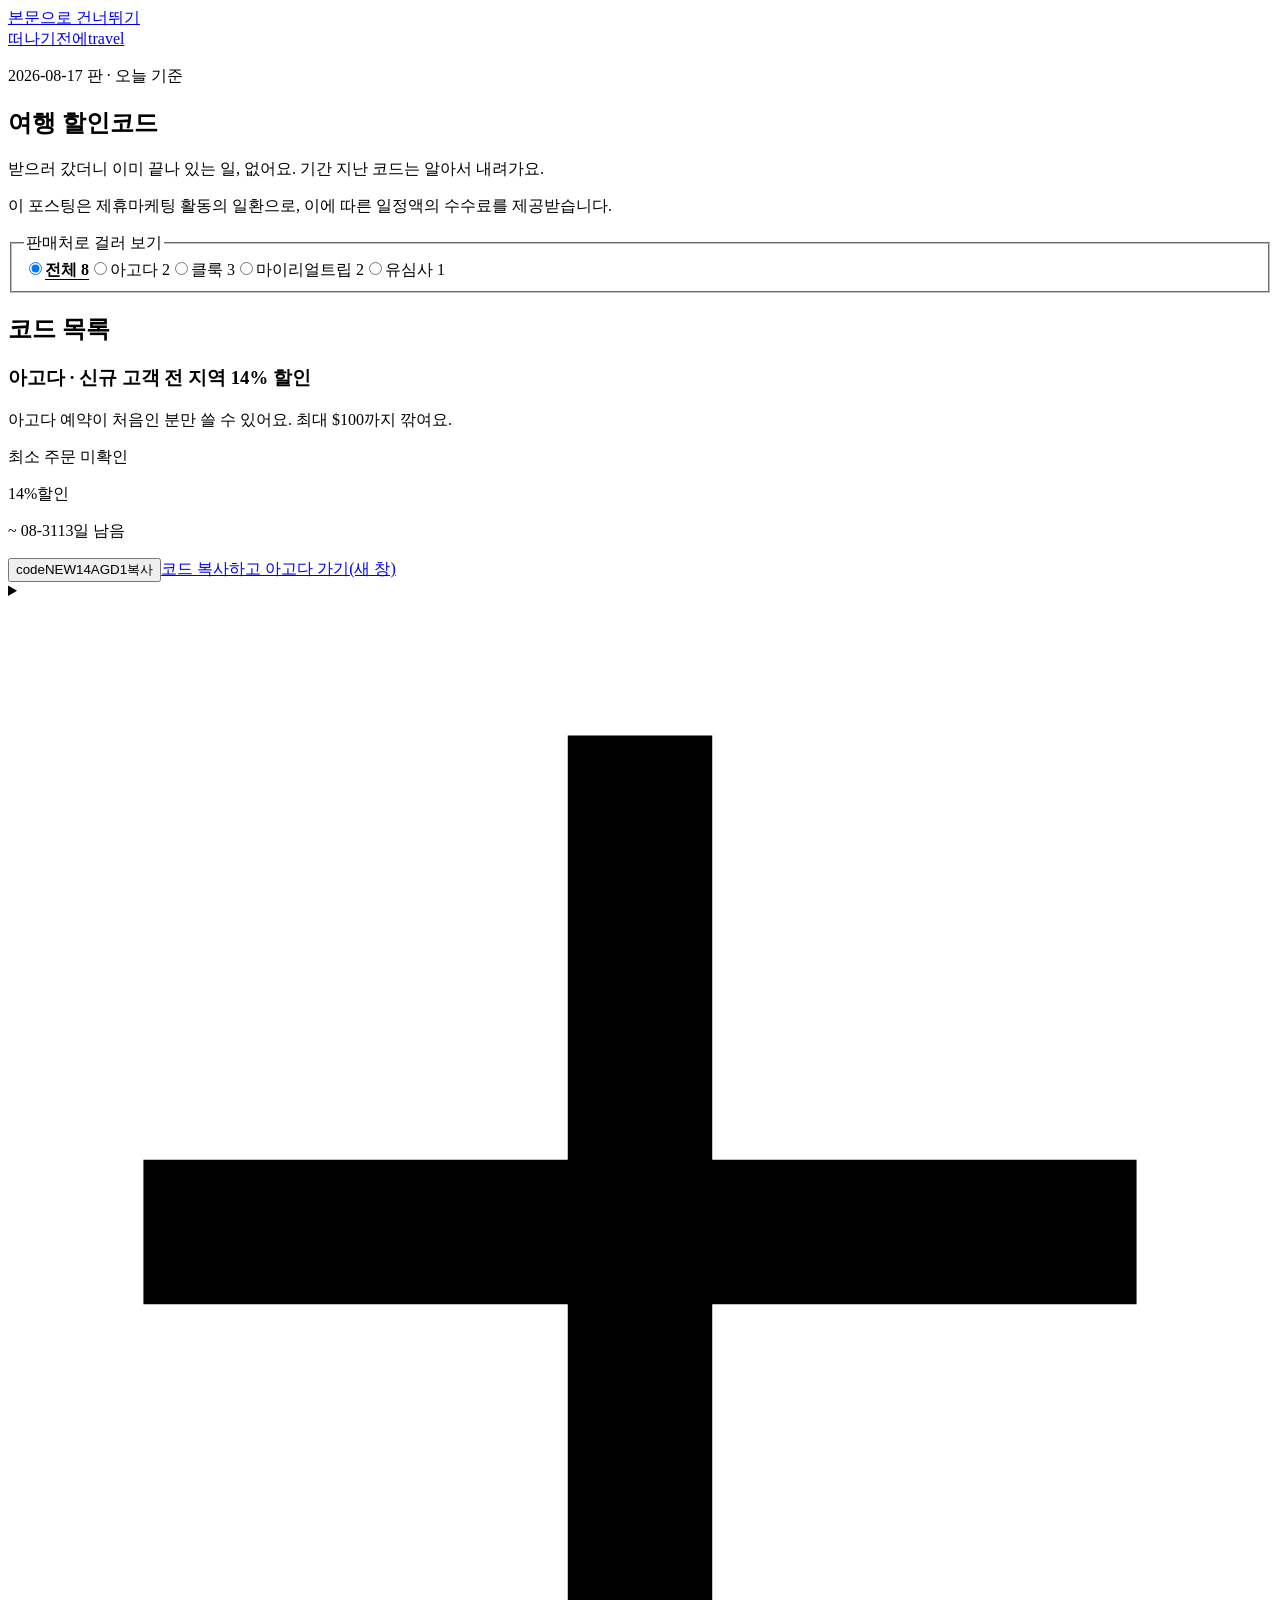
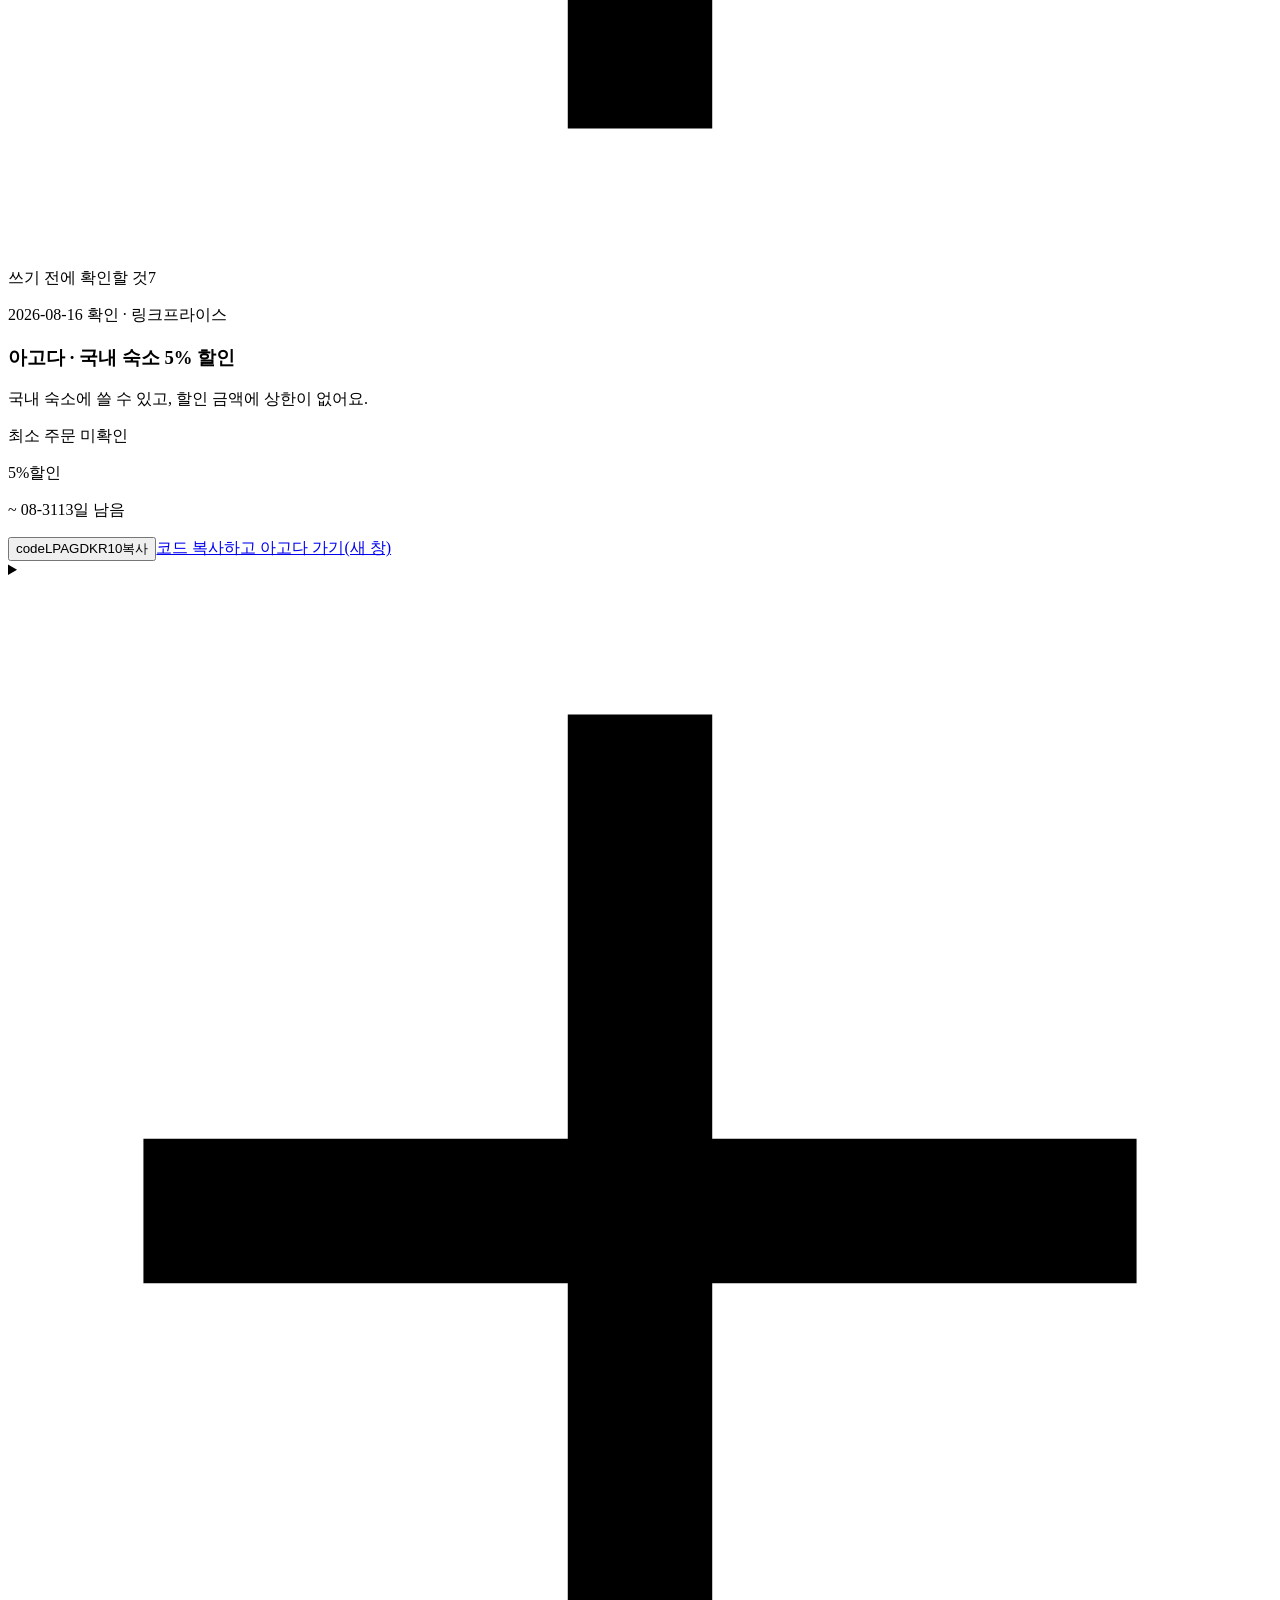
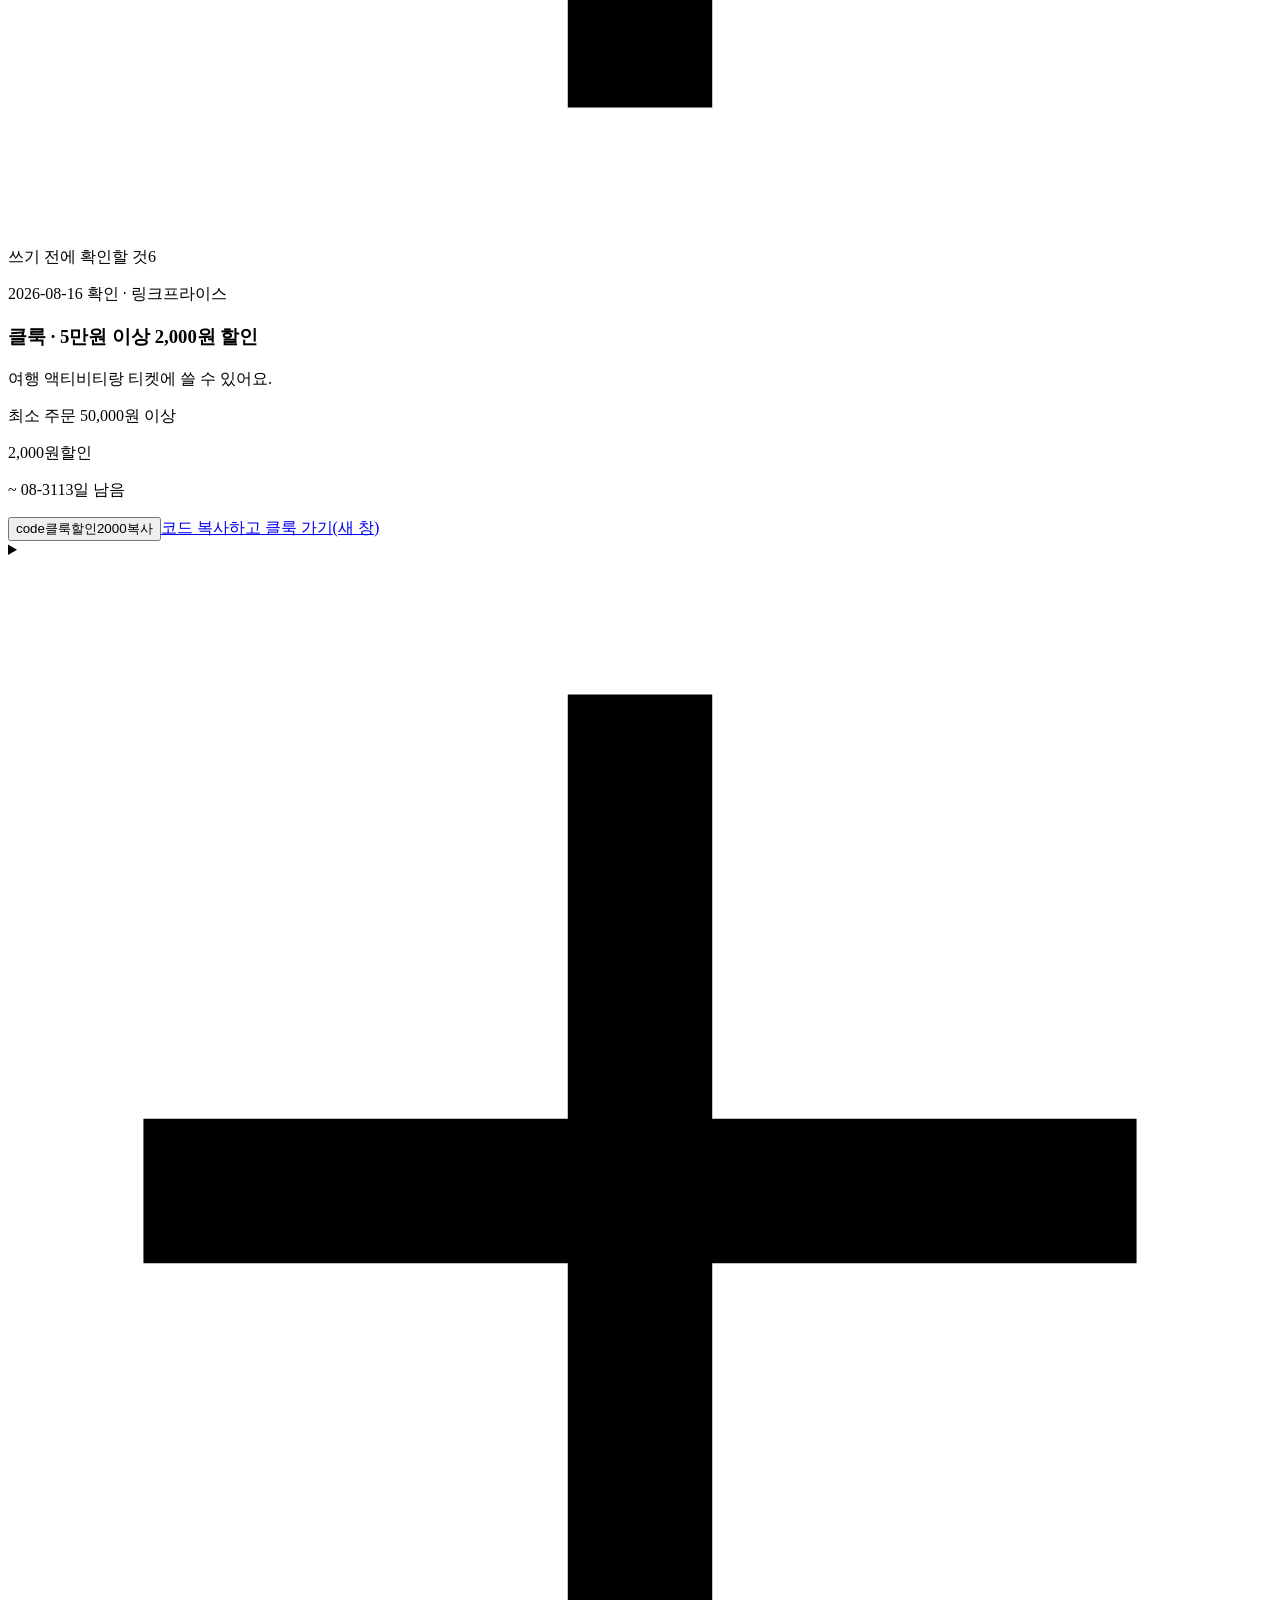
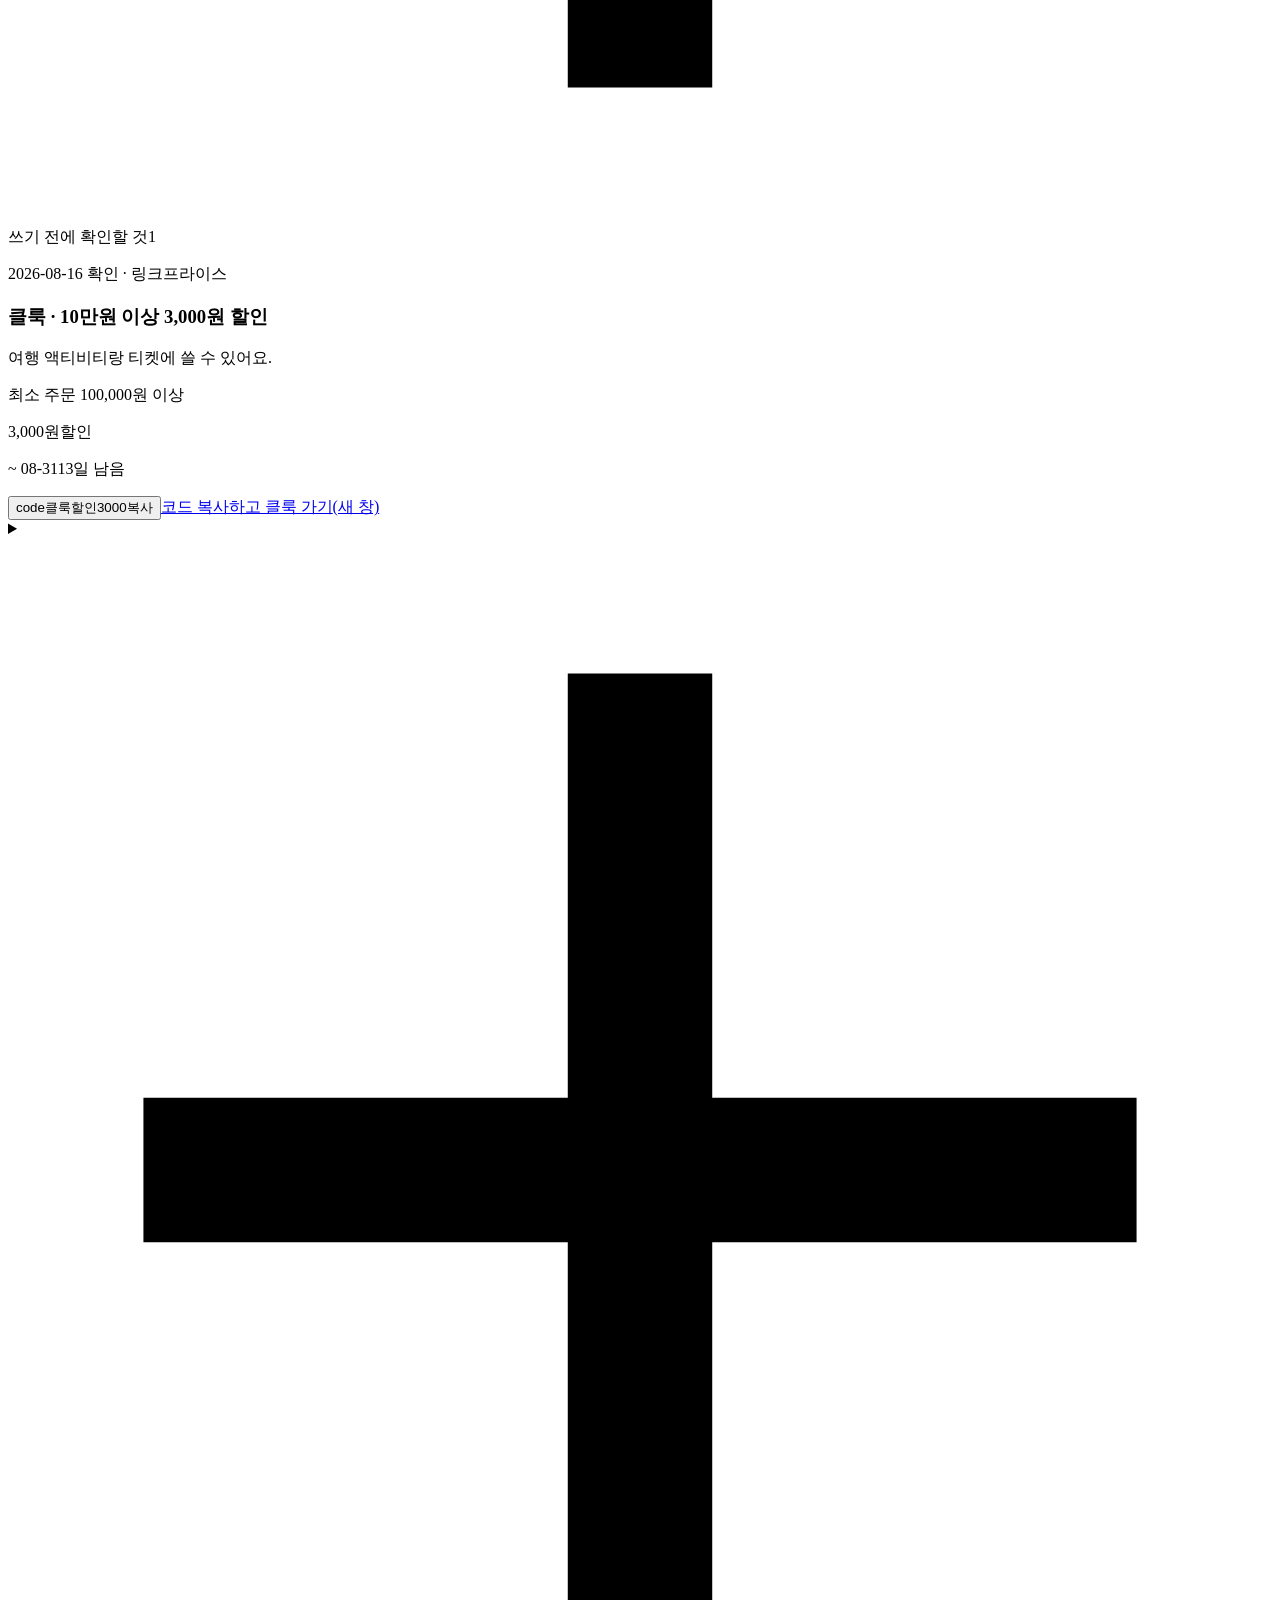
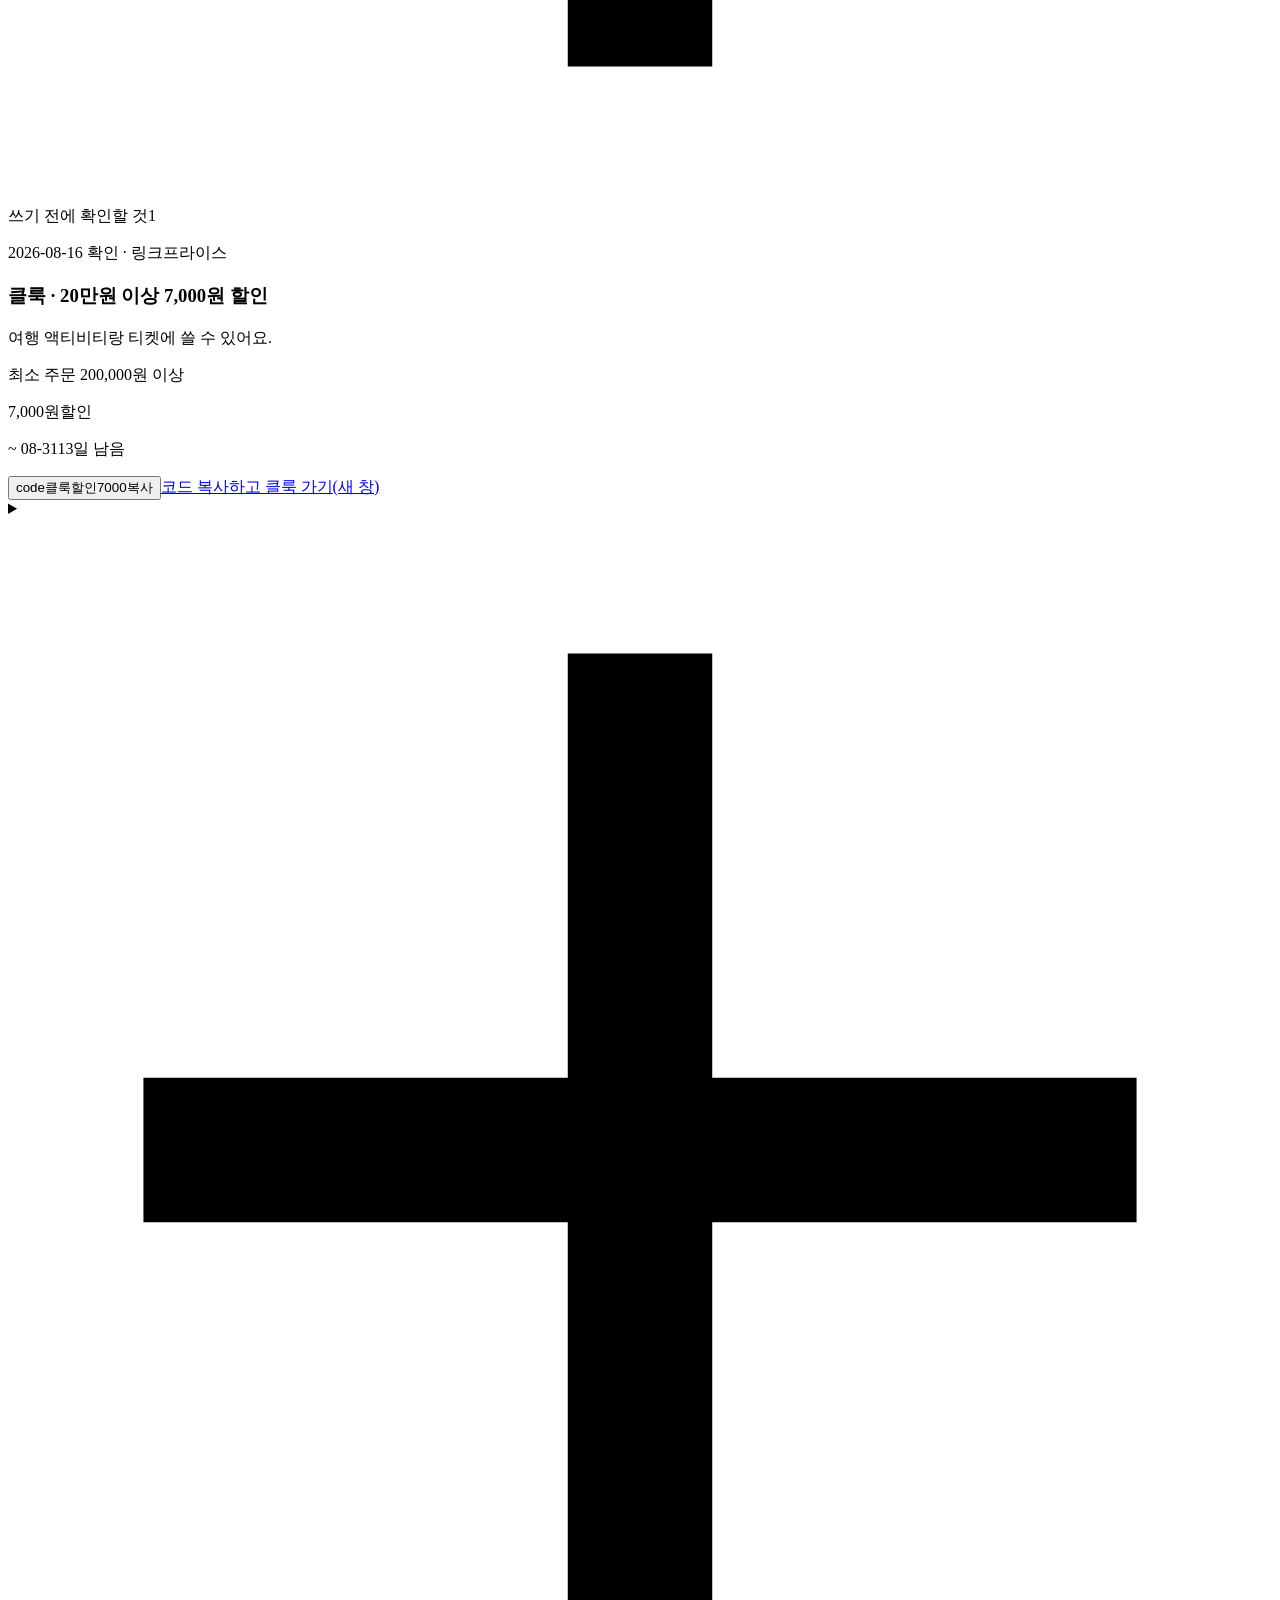
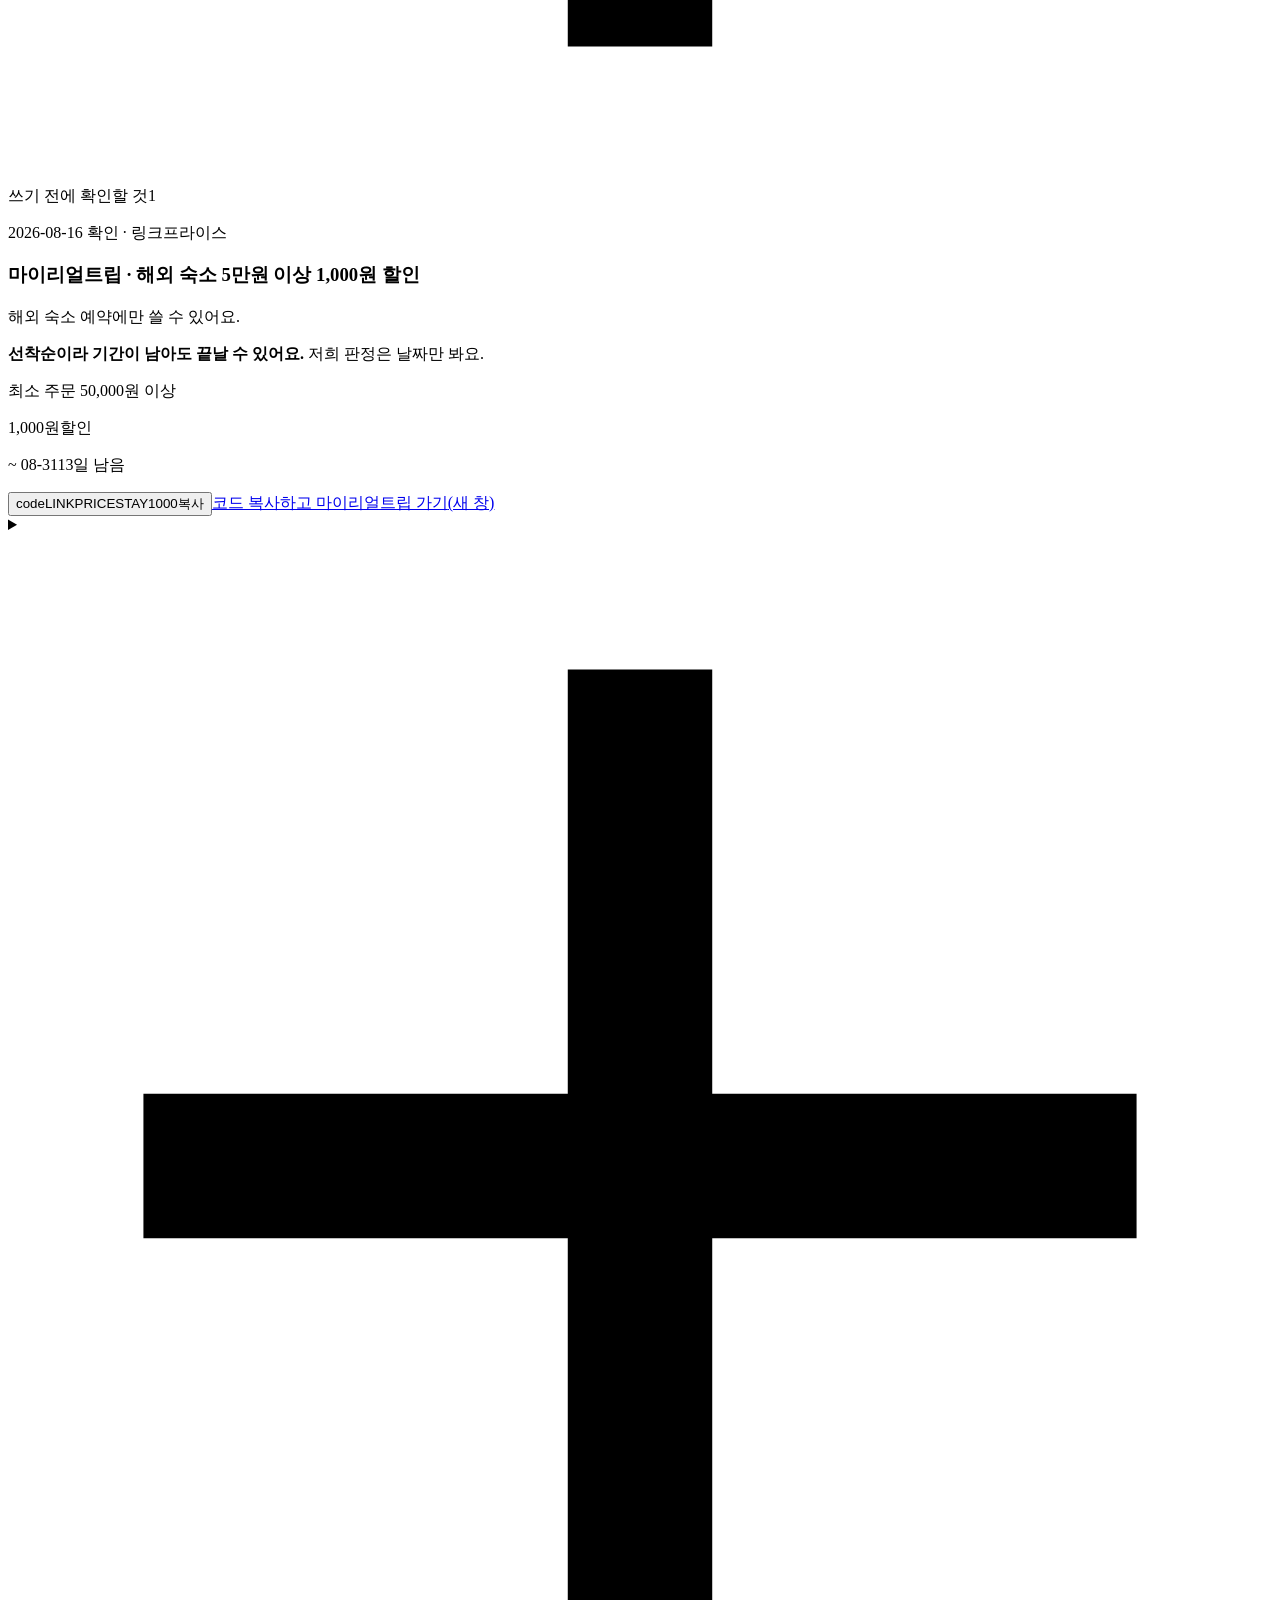
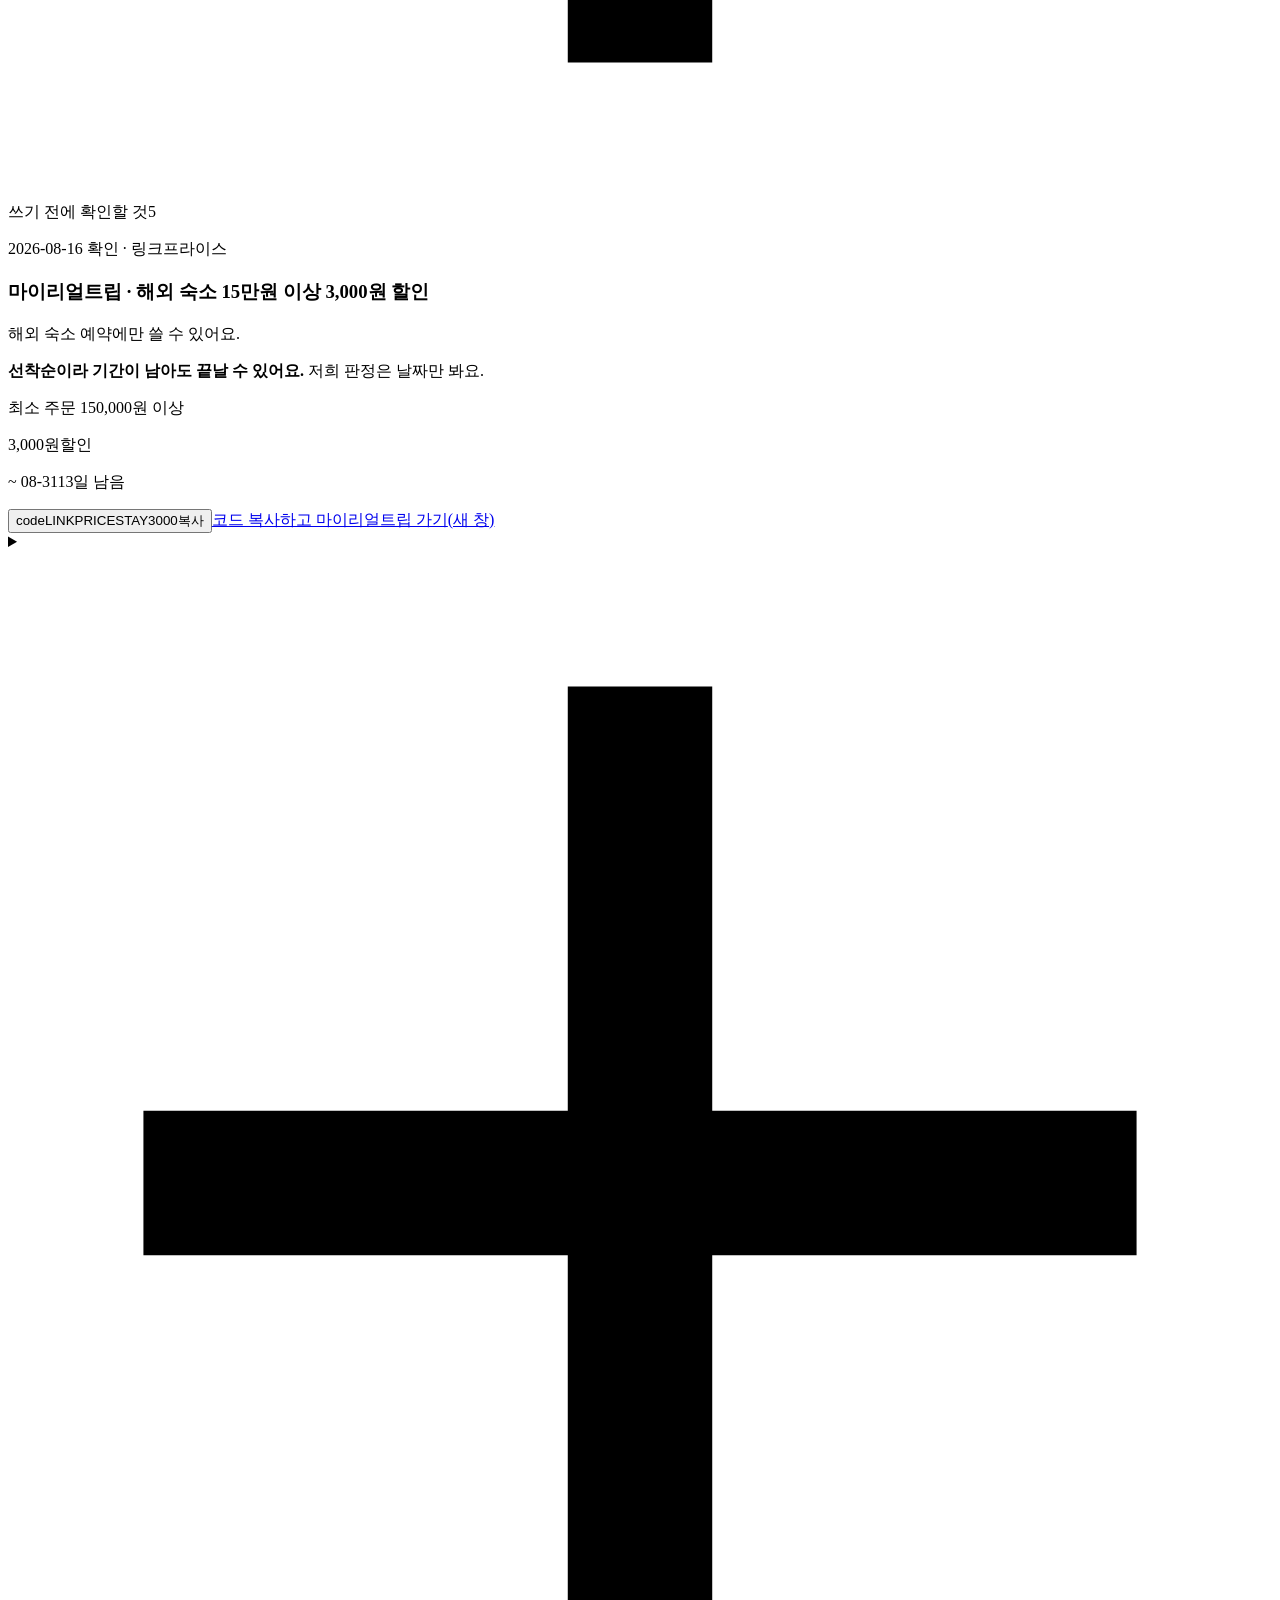
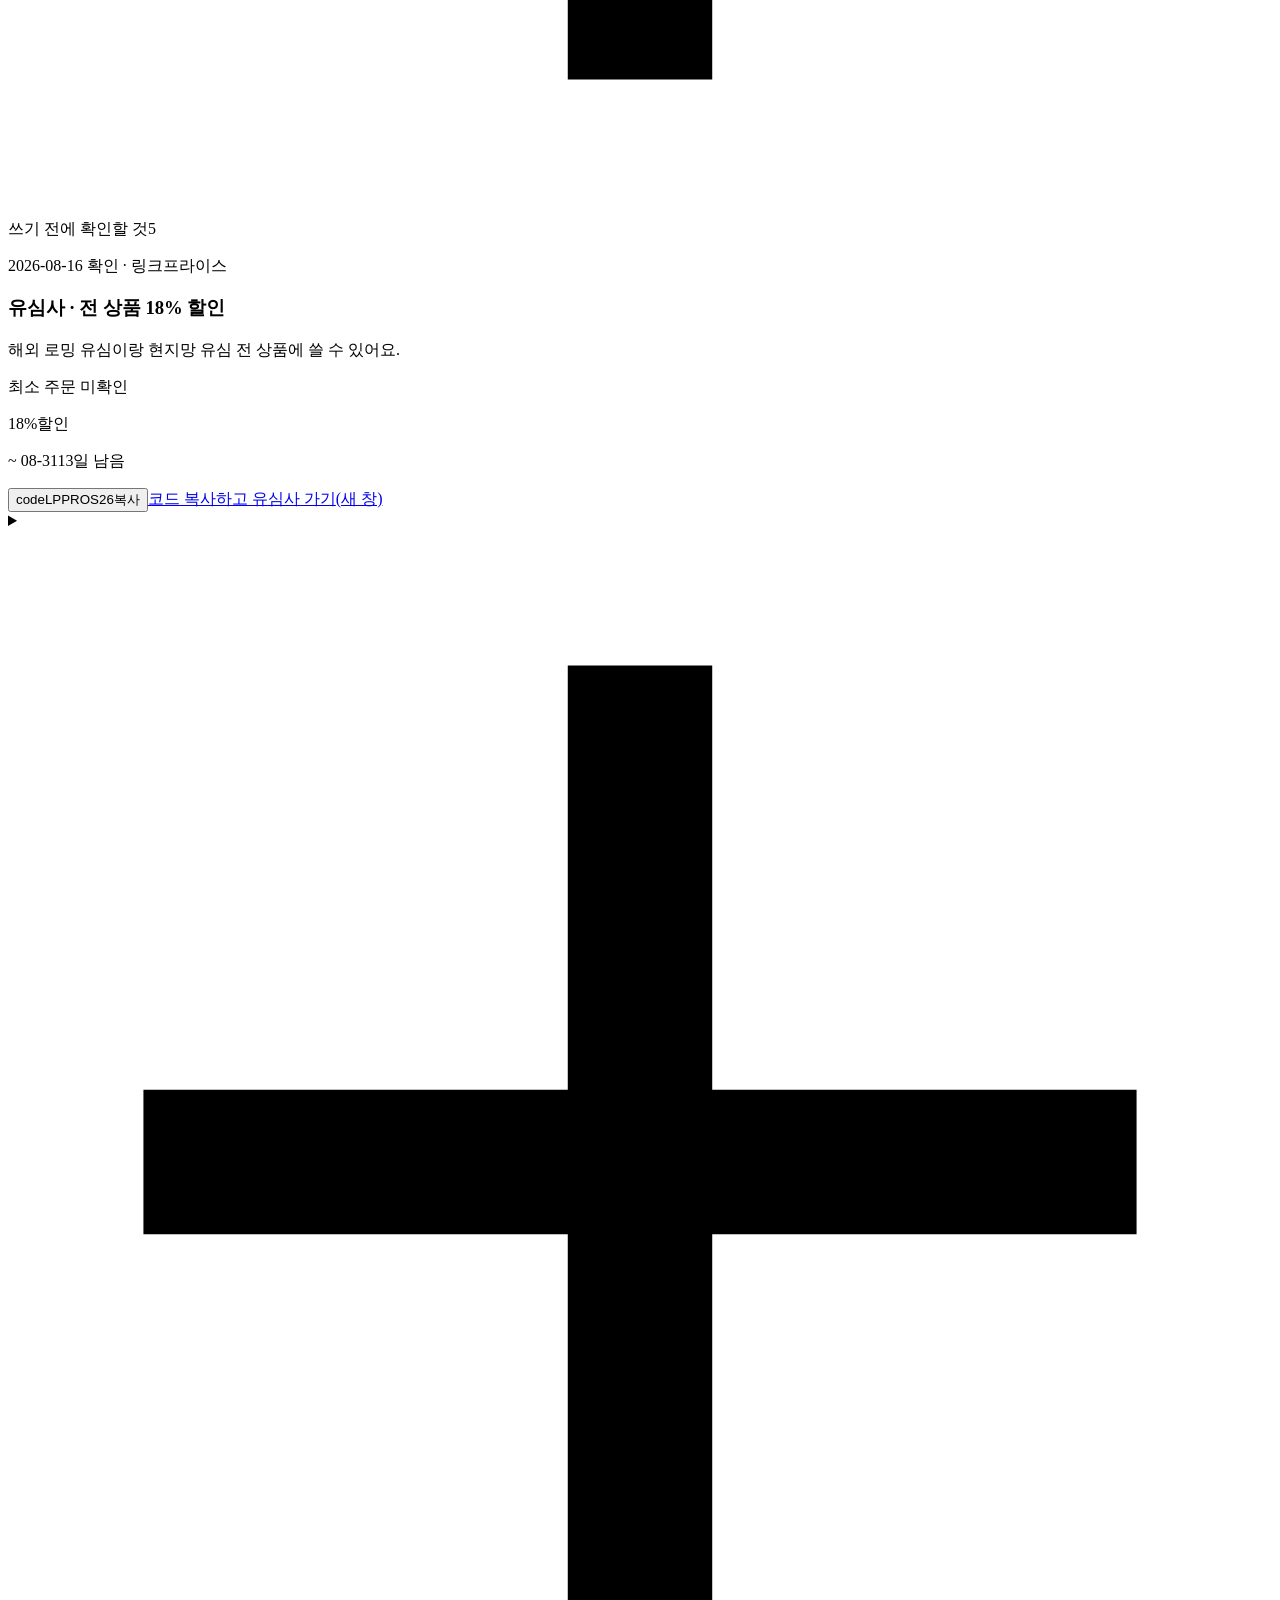
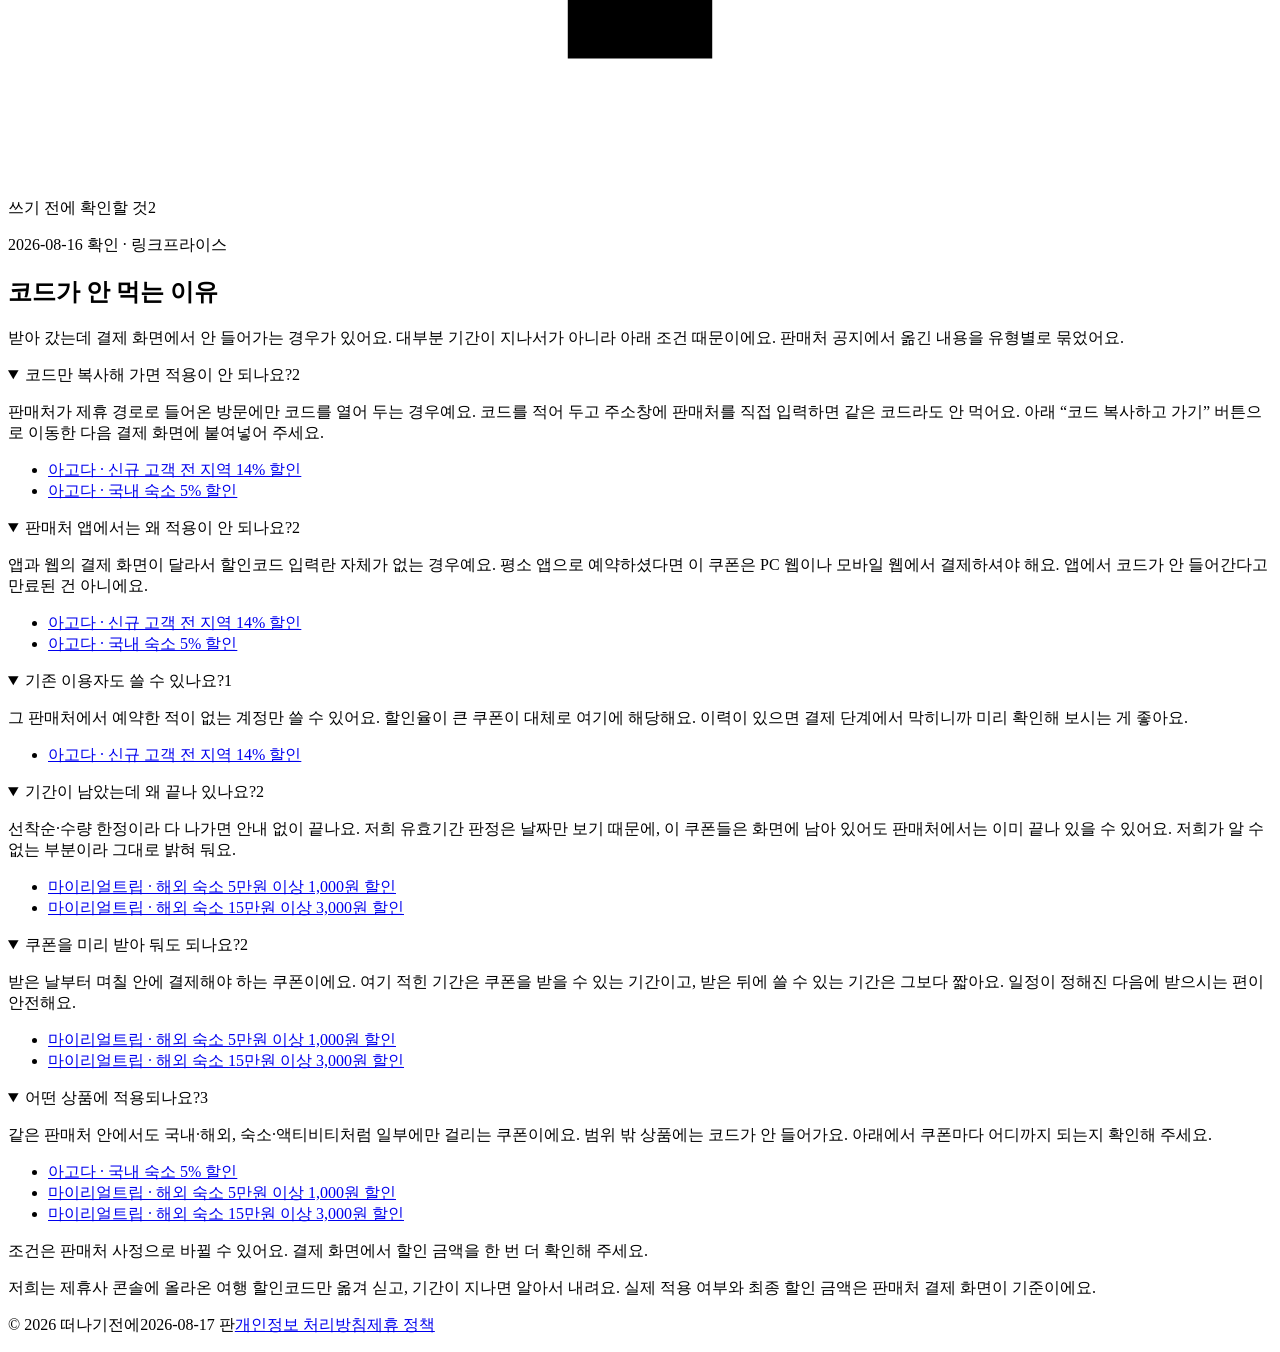
==== index.html @ f7f995ba "Redesign: 출발 시간표 (board row + merchant filter)" ====
<!DOCTYPE html><html lang="ko"><head><meta charset="utf-8"><meta name="viewport" content="width=device-width, initial-scale=1"><title>여행 할인코드 모음 | 떠나기전에</title><meta name="description" content="지금 쓸 수 있는 여행 할인코드만 모아요. 기간 지난 코드는 알아서 내려가요. 판매처에서 안 먹는 이유도 같이 적어 뒀어요."><link rel="canonical" href="https://tobymsg.github.io/coupon-kr/"><meta property="og:type" content="website"><meta property="og:site_name" content="떠나기전에"><meta property="og:title" content="여행 할인코드 모음 | 떠나기전에"><meta property="og:description" content="지금 쓸 수 있는 여행 할인코드만 모아요. 기간 지난 코드는 알아서 내려가요. 판매처에서 안 먹는 이유도 같이 적어 뒀어요."><meta property="og:url" content="https://tobymsg.github.io/coupon-kr/"><meta property="og:locale" content="ko_KR"><meta name="theme-color" content="#f3efe5"><meta name="google-site-verification" content="zluaAo0zooep91chkdgXgem3_5u2dbjmNTEY9o7STxA"><meta name="msvalidate.01" content="0EDC56B1EC867FB4C1E455777AA846D2"><!-- 첫 화면 한글 서브셋 1개만 preload (03-design.md 1.6) --><link rel="preload" as="font" type="font/woff2" href="/coupon-kr/fonts/woff2-dynamic-subset/PretendardVariable.subset.90.woff2" crossorigin><script type="application/ld+json">[{"@context":"https://schema.org","@type":"WebSite","name":"떠나기전에","url":"https://tobymsg.github.io/coupon-kr/","inLanguage":"ko-KR","description":"지금 쓸 수 있는 여행 할인코드만 모아요. 기간 지난 코드는 알아서 내려가요. 판매처에서 안 먹는 이유도 같이 적어 뒀어요."},{"@context":"https://schema.org","@type":"ItemList","url":"https://tobymsg.github.io/coupon-kr/","inLanguage":"ko-KR","numberOfItems":8,"itemListElement":[{"@type":"ListItem","position":1,"name":"아고다 신규 고객 전 지역 14% 할인","url":"https://tobymsg.github.io/coupon-kr/#agoda-new14-2026-08"},{"@type":"ListItem","position":2,"name":"아고다 국내 숙소 5% 할인","url":"https://tobymsg.github.io/coupon-kr/#agoda-kr5-2026-08"},{"@type":"ListItem","position":3,"name":"클룩 5만원 이상 2,000원 할인","url":"https://tobymsg.github.io/coupon-kr/#klook-2000-2026-08"},{"@type":"ListItem","position":4,"name":"클룩 10만원 이상 3,000원 할인","url":"https://tobymsg.github.io/coupon-kr/#klook-3000-2026-08"},{"@type":"ListItem","position":5,"name":"클룩 20만원 이상 7,000원 할인","url":"https://tobymsg.github.io/coupon-kr/#klook-7000-2026-08"},{"@type":"ListItem","position":6,"name":"마이리얼트립 해외 숙소 5만원 이상 1,000원 할인","url":"https://tobymsg.github.io/coupon-kr/#myrealtrip-stay1000-2026-08"},{"@type":"ListItem","position":7,"name":"마이리얼트립 해외 숙소 15만원 이상 3,000원 할인","url":"https://tobymsg.github.io/coupon-kr/#myrealtrip-stay3000-2026-08"},{"@type":"ListItem","position":8,"name":"유심사 전 상품 18% 할인","url":"https://tobymsg.github.io/coupon-kr/#usimsa-18-2026-08"}]},{"@context":"https://schema.org","@type":"FAQPage","url":"https://tobymsg.github.io/coupon-kr/","inLanguage":"ko-KR","mainEntity":[{"@type":"Question","name":"코드만 복사해 가면 적용이 안 되나요?","acceptedAnswer":{"@type":"Answer","text":"판매처가 제휴 경로로 들어온 방문에만 코드를 열어 두는 경우예요. 코드를 적어 두고 주소창에 판매처를 직접 입력하면 같은 코드라도 안 먹어요. 아래 “코드 복사하고 가기” 버튼으로 이동한 다음 결제 화면에 붙여넣어 주세요."}},{"@type":"Question","name":"판매처 앱에서는 왜 적용이 안 되나요?","acceptedAnswer":{"@type":"Answer","text":"앱과 웹의 결제 화면이 달라서 할인코드 입력란 자체가 없는 경우예요. 평소 앱으로 예약하셨다면 이 쿠폰은 PC 웹이나 모바일 웹에서 결제하셔야 해요. 앱에서 코드가 안 들어간다고 만료된 건 아니에요."}},{"@type":"Question","name":"기존 이용자도 쓸 수 있나요?","acceptedAnswer":{"@type":"Answer","text":"그 판매처에서 예약한 적이 없는 계정만 쓸 수 있어요. 할인율이 큰 쿠폰이 대체로 여기에 해당해요. 이력이 있으면 결제 단계에서 막히니까 미리 확인해 보시는 게 좋아요."}},{"@type":"Question","name":"기간이 남았는데 왜 끝나 있나요?","acceptedAnswer":{"@type":"Answer","text":"선착순·수량 한정이라 다 나가면 안내 없이 끝나요. 저희 유효기간 판정은 날짜만 보기 때문에, 이 쿠폰들은 화면에 남아 있어도 판매처에서는 이미 끝나 있을 수 있어요. 저희가 알 수 없는 부분이라 그대로 밝혀 둬요."}},{"@type":"Question","name":"쿠폰을 미리 받아 둬도 되나요?","acceptedAnswer":{"@type":"Answer","text":"받은 날부터 며칠 안에 결제해야 하는 쿠폰이에요. 여기 적힌 기간은 쿠폰을 받을 수 있는 기간이고, 받은 뒤에 쓸 수 있는 기간은 그보다 짧아요. 일정이 정해진 다음에 받으시는 편이 안전해요."}},{"@type":"Question","name":"어떤 상품에 적용되나요?","acceptedAnswer":{"@type":"Answer","text":"같은 판매처 안에서도 국내·해외, 숙소·액티비티처럼 일부에만 걸리는 쿠폰이에요. 범위 밖 상품에는 코드가 안 들어가요. 아래에서 쿠폰마다 어디까지 되는지 확인해 주세요."}}]}]</script><link rel="stylesheet" href="/coupon-kr/_astro/BaseLayout.DhQpsdAO.css"></head><body class="bg-canvas text-ink antialiased"><!--
    THESIS: 쿠폰 하나가 여권에 찍힌 도장 하나다. 이 카테고리가 늘 만드는 배열 —
    점선 티켓 타일 그리드에 빨간 %숫자와 카운트다운 배지 — 를 거부한다.
    OWN-WORLD: 무표백 사증면 종이(#f2ede2)에 기요셰 보안 무늬, 잉크 세 가지(입국 초록·주의 주홍·
    사무 남색)와 표지 금박. 컨테이너는 카드가 아니라 테두리 두 겹의 도장이고, 그림자가 없고
    모서리는 3px다. 코드·날짜는 고정폭, 본문은 Pretendard.
    STORY: 결제 직전 다른 탭을 열어 둔 여행자가, 지금 살아 있는 코드를 찾아 복사하고 돌아간다.
    안 먹을 수 있는 이유는 누르기 전에 안다.
    FIRST VIEWPORT: 사증면 머리(발행 표기) 아래 H1 "여행 할인코드", 대가성 고지, 오늘 날짜가
    찍힌 심사 도장 줄, 그 아래 도장 목록. 할인액은 모든 도장에서 같은 자리·같은 크기다.
    주 동작(코드 복사하고 가기)은 각 도장 안, 유일하게 잉크로 꽉 찬 면.
    FORM: 「입국 도장」 — 내 근거 목록 3위. seed key coupon0817, ASSIGNED INDEX 3.
    마감은 배지가 아니라 잉크 농도로 말한다(오실로스코프·크랙트로에서 가져온 규율).
    FINISH: unreviewed and undocumented is unfinished; this build ends with the finish review,
    the verdict, DESIGN.md, and every shipping raster carrying its provenance.
    --><a href="#main" class="sr-only focus:not-sr-only focus:absolute focus:left-4 focus:top-4 focus:z-50 focus:rounded-md focus:bg-surface-2 focus:px-4 focus:py-2 focus:text-ink">본문으로 건너뛰기</a><header class="border-b border-hairline"><div class="mx-auto max-w-wide px-4 sm:px-6"><div class="flex items-baseline justify-between gap-4 border-t-[3px] border-double border-t-hairline-strong py-3"><a href="/coupon-kr/" class="inline-flex items-baseline gap-2 text-ink"><span class="text-[17px] font-bold tracking-[-0.01em]">떠나기전에</span><span class="font-mono text-[10px] tracking-[0.24em] text-go uppercase">travel</span></a><p data-num class="font-mono text-[11px] tracking-[0.04em] text-ink-tertiary">2026-08-17 판 · 오늘 기준</p></div></div></header><main id="main" class="mx-auto w-full px-4 py-8 sm:px-6 max-w-wide"><section><h1 class="text-[26px] font-bold leading-[1.15] tracking-[-0.025em] text-ink break-keep sm:text-[40px]">여행 할인코드</h1><p class="mt-2 max-w-prose text-[15px] leading-[1.6] text-ink-muted break-keep sm:mt-3 sm:text-[17px]">받으러 갔더니 이미 끝나 있는 일, 없어요. <span class="font-medium text-ink">기간 지난 코드는 알아서 내려가요.</span></p></section><aside class="mt-4 rounded-[4px] border border-hairline bg-surface-1 px-4 py-3"><p data-affiliate-notice class="text-[16px] leading-[1.7] text-ink-muted break-keep">이 포스팅은 제휴마케팅 활동의 일환으로, 이에 따른 일정액의 수수료를 제공받습니다.</p></aside><div class="board-section mt-5"><fieldset class="board-filter flex flex-wrap items-baseline gap-x-4 gap-y-2 border-0 p-0"><legend class="sr-only">판매처로 걸러 보기</legend><input type="radio" id="f-all" name="merchant" class="sr-only" checked><label for="f-all" class="cursor-pointer text-[13px] font-medium text-ink-subtle transition-colors hover:text-ink">전체 <span data-num class="font-mono text-[11px]">8</span></label><input type="radio" id="f-agoda" name="merchant" class="sr-only"><label for="f-agoda" class="cursor-pointer text-[13px] font-medium text-ink-subtle transition-colors hover:text-ink">아고다 <span data-num class="font-mono text-[11px]">2</span></label><input type="radio" id="f-klook" name="merchant" class="sr-only"><label for="f-klook" class="cursor-pointer text-[13px] font-medium text-ink-subtle transition-colors hover:text-ink">클룩 <span data-num class="font-mono text-[11px]">3</span></label><input type="radio" id="f-myrealtrip" name="merchant" class="sr-only"><label for="f-myrealtrip" class="cursor-pointer text-[13px] font-medium text-ink-subtle transition-colors hover:text-ink">마이리얼트립 <span data-num class="font-mono text-[11px]">2</span></label><input type="radio" id="f-usimsa" name="merchant" class="sr-only"><label for="f-usimsa" class="cursor-pointer text-[13px] font-medium text-ink-subtle transition-colors hover:text-ink">유심사 <span data-num class="font-mono text-[11px]">1</span></label></fieldset><h2 class="sr-only">코드 목록</h2><div role="list" aria-label="코드 목록" class="board mt-3"><article id="agoda-new14-2026-08" data-merchant="agoda" role="listitem" class="board-row scroll-mt-20 border-t border-hairline py-4 transition-colors duration-150 hover:bg-surface-1 sm:py-5 last:border-b"><div class="grid gap-x-5 gap-y-2 md:grid-cols-[minmax(0,1fr)_10rem_9rem] md:items-baseline"><div class="order-1 min-w-0"><h3 class="text-[16px] font-semibold text-ink break-keep">아고다 · 신규 고객 전 지역 14% 할인</h3><p class="mt-1 text-[15px] leading-[1.6] text-ink-muted break-keep">아고다 예약이 처음인 분만 쓸 수 있어요. 최대 $100까지 깎여요.</p><p class="mt-1.5 text-[13px] text-ink-subtle">최소 주문 미확인</p></div><p data-num class="order-3 text-right text-[24px] font-bold leading-[1.15] tracking-[-0.02em] text-ink md:order-2 md:text-[28px]">14%<span class="block text-[12px] font-medium tracking-normal text-ink-subtle">할인</span></p><p data-num class="order-2 text-right font-mono text-[14px] leading-[1.5] text-ink md:order-3">~ 08-31<span class="block text-[12px] tracking-[0.02em] text-ink-subtle">13일 남음</span></p></div><div class="mt-3 flex flex-col gap-2.5 md:flex-row md:items-stretch"><button type="button" data-copy="NEW14AGD1" data-coupon="agoda-new14-2026-08" data-merchant="agoda" data-copied-label="복사했어요" class="flex w-full items-center justify-between gap-3 rounded-[2px] border border-ink/30 bg-surface-2 px-3 py-2.5 text-left transition-colors duration-150 hover:bg-surface-3 focus-visible:outline-2 focus-visible:outline-offset-2 focus-visible:outline-go data-[copied]:border-go data-[copy-failed]:border-final md:flex-1"><span class="min-w-0 flex-1"><span class="block font-mono text-[11px] tracking-[0.14em] text-ink-subtle uppercase">code</span><span class="block select-all text-[17px] leading-[1.35] break-all text-ink font-mono tracking-[0.02em]">NEW14AGD1</span></span><span data-copy-label aria-live="polite" class="shrink-0 self-end border border-go/50 px-2.5 py-1.5 text-[13px] font-semibold text-go">복사</span></button><a href="https://click.linkprice.com/click.php?m=agoda&amp;a=A100706880&amp;l=9999&amp;l_cd1=3&amp;l_cd2=0&amp;tu=https%3A%2F%2Fwww.agoda.com%2Fko-kr%2F" target="_blank" rel="sponsored noopener noreferrer" data-event="affiliate_clicked" data-merchant="아고다" data-coupon="agoda-new14-2026-08" data-copy="NEW14AGD1" data-copied-label="복사했어요 · 가는 중" class="inline-flex min-h-[48px] w-full items-center justify-center bg-go px-4 py-3 text-center text-[15px] font-semibold leading-[1.35] text-surface-1 break-keep transition-transform duration-150 active:translate-y-px focus-visible:outline-2 focus-visible:outline-offset-2 focus-visible:outline-go md:w-52"><span data-copy-label>코드 복사하고 아고다 가기</span><span class="sr-only">(새 창)</span></a></div><div class="mt-2.5 flex flex-wrap items-baseline justify-between gap-x-4 gap-y-1.5"><details class="group"><summary class="flex min-h-11 cursor-pointer list-none items-center gap-2 text-[13px] font-medium text-ink"><svg class="size-3.5 shrink-0 text-ink-subtle transition-transform duration-150 group-open:rotate-45" viewBox="0 0 14 14" aria-hidden="true" fill="none" stroke="currentColor" stroke-width="1.6"><path d="M7 1.5v11M1.5 7h11"></path></svg>쓰기 전에 확인할 것<span data-num class="font-mono text-[11px] font-normal text-ink-subtle">7</span></summary><ul class="mt-1.5 space-y-1.5 border-l border-hairline-strong pl-3 text-[13px] leading-[1.65] text-ink-muted break-keep"><li>아고다를 통해 예약한 이력이 없는 신규 고객만 사용할 수 있습니다.</li><li>위 링크를 거쳐 접속했을 때만 할인코드가 적용됩니다. 코드만 복사해서 직접 들어가면 적용되지 않습니다.</li><li>아고다 앱에서는 적용되지 않습니다. PC 웹 또는 모바일 웹에서 결제해 주세요.</li><li>결제 화면의 할인쿠폰 입력란에 코드를 넣어야 합니다.</li><li>&#39;쿠폰적용가능&#39; 표시가 없는 상품에는 적용되지 않습니다.</li><li>숙박 기간은 2026-12-31까지입니다. 예약은 2026-08-31까지 해야 합니다.</li><li>최대 할인 한도는 미화 100달러입니다. 원화 한도는 공지에 없어 환산하지 않았습니다.</li></ul></details><p data-num class="ml-auto font-mono text-[11px] text-ink-tertiary">2026-08-16 확인 · 링크프라이스</p></div></article><article id="agoda-kr5-2026-08" data-merchant="agoda" role="listitem" class="board-row scroll-mt-20 border-t border-hairline py-4 transition-colors duration-150 hover:bg-surface-1 sm:py-5 last:border-b"><div class="grid gap-x-5 gap-y-2 md:grid-cols-[minmax(0,1fr)_10rem_9rem] md:items-baseline"><div class="order-1 min-w-0"><h3 class="text-[16px] font-semibold text-ink break-keep">아고다 · 국내 숙소 5% 할인</h3><p class="mt-1 text-[15px] leading-[1.6] text-ink-muted break-keep">국내 숙소에 쓸 수 있고, 할인 금액에 상한이 없어요.</p><p class="mt-1.5 text-[13px] text-ink-subtle">최소 주문 미확인</p></div><p data-num class="order-3 text-right text-[24px] font-bold leading-[1.15] tracking-[-0.02em] text-ink md:order-2 md:text-[28px]">5%<span class="block text-[12px] font-medium tracking-normal text-ink-subtle">할인</span></p><p data-num class="order-2 text-right font-mono text-[14px] leading-[1.5] text-ink md:order-3">~ 08-31<span class="block text-[12px] tracking-[0.02em] text-ink-subtle">13일 남음</span></p></div><div class="mt-3 flex flex-col gap-2.5 md:flex-row md:items-stretch"><button type="button" data-copy="LPAGDKR10" data-coupon="agoda-kr5-2026-08" data-merchant="agoda" data-copied-label="복사했어요" class="flex w-full items-center justify-between gap-3 rounded-[2px] border border-ink/30 bg-surface-2 px-3 py-2.5 text-left transition-colors duration-150 hover:bg-surface-3 focus-visible:outline-2 focus-visible:outline-offset-2 focus-visible:outline-go data-[copied]:border-go data-[copy-failed]:border-final md:flex-1"><span class="min-w-0 flex-1"><span class="block font-mono text-[11px] tracking-[0.14em] text-ink-subtle uppercase">code</span><span class="block select-all text-[17px] leading-[1.35] break-all text-ink font-mono tracking-[0.02em]">LPAGDKR10</span></span><span data-copy-label aria-live="polite" class="shrink-0 self-end border border-go/50 px-2.5 py-1.5 text-[13px] font-semibold text-go">복사</span></button><a href="https://click.linkprice.com/click.php?m=agoda&amp;a=A100706880&amp;l=9999&amp;l_cd1=3&amp;l_cd2=0&amp;tu=https%3A%2F%2Fwww.agoda.com%2Fko-kr%2F" target="_blank" rel="sponsored noopener noreferrer" data-event="affiliate_clicked" data-merchant="아고다" data-coupon="agoda-kr5-2026-08" data-copy="LPAGDKR10" data-copied-label="복사했어요 · 가는 중" class="inline-flex min-h-[48px] w-full items-center justify-center bg-go px-4 py-3 text-center text-[15px] font-semibold leading-[1.35] text-surface-1 break-keep transition-transform duration-150 active:translate-y-px focus-visible:outline-2 focus-visible:outline-offset-2 focus-visible:outline-go md:w-52"><span data-copy-label>코드 복사하고 아고다 가기</span><span class="sr-only">(새 창)</span></a></div><div class="mt-2.5 flex flex-wrap items-baseline justify-between gap-x-4 gap-y-1.5"><details class="group"><summary class="flex min-h-11 cursor-pointer list-none items-center gap-2 text-[13px] font-medium text-ink"><svg class="size-3.5 shrink-0 text-ink-subtle transition-transform duration-150 group-open:rotate-45" viewBox="0 0 14 14" aria-hidden="true" fill="none" stroke="currentColor" stroke-width="1.6"><path d="M7 1.5v11M1.5 7h11"></path></svg>쓰기 전에 확인할 것<span data-num class="font-mono text-[11px] font-normal text-ink-subtle">6</span></summary><ul class="mt-1.5 space-y-1.5 border-l border-hairline-strong pl-3 text-[13px] leading-[1.65] text-ink-muted break-keep"><li>국내 숙소 전용입니다. 해외 숙소에는 적용되지 않습니다.</li><li>할인 금액 상한이 없습니다.</li><li>위 링크를 거쳐 접속했을 때만 할인코드가 적용됩니다.</li><li>아고다 앱에서는 적용되지 않습니다. PC 웹 또는 모바일 웹에서 결제해 주세요.</li><li>&#39;쿠폰적용가능&#39; 표시가 없는 상품에는 적용되지 않습니다.</li><li>숙박 기간은 2027-06-30까지입니다. 예약은 2026-08-31까지 해야 합니다.</li></ul></details><p data-num class="ml-auto font-mono text-[11px] text-ink-tertiary">2026-08-16 확인 · 링크프라이스</p></div></article><article id="klook-2000-2026-08" data-merchant="klook" role="listitem" class="board-row scroll-mt-20 border-t border-hairline py-4 transition-colors duration-150 hover:bg-surface-1 sm:py-5 last:border-b"><div class="grid gap-x-5 gap-y-2 md:grid-cols-[minmax(0,1fr)_10rem_9rem] md:items-baseline"><div class="order-1 min-w-0"><h3 class="text-[16px] font-semibold text-ink break-keep">클룩 · 5만원 이상 2,000원 할인</h3><p class="mt-1 text-[15px] leading-[1.6] text-ink-muted break-keep">여행 액티비티랑 티켓에 쓸 수 있어요.</p><p class="mt-1.5 text-[13px] text-ink-subtle">최소 주문 50,000원 이상</p></div><p data-num class="order-3 text-right text-[24px] font-bold leading-[1.15] tracking-[-0.02em] text-ink md:order-2 md:text-[28px]">2,000원<span class="block text-[12px] font-medium tracking-normal text-ink-subtle">할인</span></p><p data-num class="order-2 text-right font-mono text-[14px] leading-[1.5] text-ink md:order-3">~ 08-31<span class="block text-[12px] tracking-[0.02em] text-ink-subtle">13일 남음</span></p></div><div class="mt-3 flex flex-col gap-2.5 md:flex-row md:items-stretch"><button type="button" data-copy="클룩할인2000" data-coupon="klook-2000-2026-08" data-merchant="klook" data-copied-label="복사했어요" class="flex w-full items-center justify-between gap-3 rounded-[2px] border border-ink/30 bg-surface-2 px-3 py-2.5 text-left transition-colors duration-150 hover:bg-surface-3 focus-visible:outline-2 focus-visible:outline-offset-2 focus-visible:outline-go data-[copied]:border-go data-[copy-failed]:border-final md:flex-1"><span class="min-w-0 flex-1"><span class="block font-mono text-[11px] tracking-[0.14em] text-ink-subtle uppercase">code</span><span class="block select-all text-[17px] leading-[1.35] break-all text-ink font-sans tracking-[0.06em]">클룩할인2000</span></span><span data-copy-label aria-live="polite" class="shrink-0 self-end border border-go/50 px-2.5 py-1.5 text-[13px] font-semibold text-go">복사</span></button><a href="https://click.linkprice.com/click.php?m=klook&amp;a=A100706880&amp;l=9999&amp;l_cd1=3&amp;l_cd2=0&amp;tu=https%3A%2F%2Fwww.klook.com%2Fko%2Ftetris%2Fpromo%2Flinkprice%2F" target="_blank" rel="sponsored noopener noreferrer" data-event="affiliate_clicked" data-merchant="클룩" data-coupon="klook-2000-2026-08" data-copy="클룩할인2000" data-copied-label="복사했어요 · 가는 중" class="inline-flex min-h-[48px] w-full items-center justify-center bg-go px-4 py-3 text-center text-[15px] font-semibold leading-[1.35] text-surface-1 break-keep transition-transform duration-150 active:translate-y-px focus-visible:outline-2 focus-visible:outline-offset-2 focus-visible:outline-go md:w-52"><span data-copy-label>코드 복사하고 클룩 가기</span><span class="sr-only">(새 창)</span></a></div><div class="mt-2.5 flex flex-wrap items-baseline justify-between gap-x-4 gap-y-1.5"><details class="group"><summary class="flex min-h-11 cursor-pointer list-none items-center gap-2 text-[13px] font-medium text-ink"><svg class="size-3.5 shrink-0 text-ink-subtle transition-transform duration-150 group-open:rotate-45" viewBox="0 0 14 14" aria-hidden="true" fill="none" stroke="currentColor" stroke-width="1.6"><path d="M7 1.5v11M1.5 7h11"></path></svg>쓰기 전에 확인할 것<span data-num class="font-mono text-[11px] font-normal text-ink-subtle">1</span></summary><ul class="mt-1.5 space-y-1.5 border-l border-hairline-strong pl-3 text-[13px] leading-[1.65] text-ink-muted break-keep"><li>일부 상품에는 사용할 수 없습니다.</li></ul></details><p data-num class="ml-auto font-mono text-[11px] text-ink-tertiary">2026-08-16 확인 · 링크프라이스</p></div></article><article id="klook-3000-2026-08" data-merchant="klook" role="listitem" class="board-row scroll-mt-20 border-t border-hairline py-4 transition-colors duration-150 hover:bg-surface-1 sm:py-5 last:border-b"><div class="grid gap-x-5 gap-y-2 md:grid-cols-[minmax(0,1fr)_10rem_9rem] md:items-baseline"><div class="order-1 min-w-0"><h3 class="text-[16px] font-semibold text-ink break-keep">클룩 · 10만원 이상 3,000원 할인</h3><p class="mt-1 text-[15px] leading-[1.6] text-ink-muted break-keep">여행 액티비티랑 티켓에 쓸 수 있어요.</p><p class="mt-1.5 text-[13px] text-ink-subtle">최소 주문 100,000원 이상</p></div><p data-num class="order-3 text-right text-[24px] font-bold leading-[1.15] tracking-[-0.02em] text-ink md:order-2 md:text-[28px]">3,000원<span class="block text-[12px] font-medium tracking-normal text-ink-subtle">할인</span></p><p data-num class="order-2 text-right font-mono text-[14px] leading-[1.5] text-ink md:order-3">~ 08-31<span class="block text-[12px] tracking-[0.02em] text-ink-subtle">13일 남음</span></p></div><div class="mt-3 flex flex-col gap-2.5 md:flex-row md:items-stretch"><button type="button" data-copy="클룩할인3000" data-coupon="klook-3000-2026-08" data-merchant="klook" data-copied-label="복사했어요" class="flex w-full items-center justify-between gap-3 rounded-[2px] border border-ink/30 bg-surface-2 px-3 py-2.5 text-left transition-colors duration-150 hover:bg-surface-3 focus-visible:outline-2 focus-visible:outline-offset-2 focus-visible:outline-go data-[copied]:border-go data-[copy-failed]:border-final md:flex-1"><span class="min-w-0 flex-1"><span class="block font-mono text-[11px] tracking-[0.14em] text-ink-subtle uppercase">code</span><span class="block select-all text-[17px] leading-[1.35] break-all text-ink font-sans tracking-[0.06em]">클룩할인3000</span></span><span data-copy-label aria-live="polite" class="shrink-0 self-end border border-go/50 px-2.5 py-1.5 text-[13px] font-semibold text-go">복사</span></button><a href="https://click.linkprice.com/click.php?m=klook&amp;a=A100706880&amp;l=9999&amp;l_cd1=3&amp;l_cd2=0&amp;tu=https%3A%2F%2Fwww.klook.com%2Fko%2Ftetris%2Fpromo%2Flinkprice%2F" target="_blank" rel="sponsored noopener noreferrer" data-event="affiliate_clicked" data-merchant="클룩" data-coupon="klook-3000-2026-08" data-copy="클룩할인3000" data-copied-label="복사했어요 · 가는 중" class="inline-flex min-h-[48px] w-full items-center justify-center bg-go px-4 py-3 text-center text-[15px] font-semibold leading-[1.35] text-surface-1 break-keep transition-transform duration-150 active:translate-y-px focus-visible:outline-2 focus-visible:outline-offset-2 focus-visible:outline-go md:w-52"><span data-copy-label>코드 복사하고 클룩 가기</span><span class="sr-only">(새 창)</span></a></div><div class="mt-2.5 flex flex-wrap items-baseline justify-between gap-x-4 gap-y-1.5"><details class="group"><summary class="flex min-h-11 cursor-pointer list-none items-center gap-2 text-[13px] font-medium text-ink"><svg class="size-3.5 shrink-0 text-ink-subtle transition-transform duration-150 group-open:rotate-45" viewBox="0 0 14 14" aria-hidden="true" fill="none" stroke="currentColor" stroke-width="1.6"><path d="M7 1.5v11M1.5 7h11"></path></svg>쓰기 전에 확인할 것<span data-num class="font-mono text-[11px] font-normal text-ink-subtle">1</span></summary><ul class="mt-1.5 space-y-1.5 border-l border-hairline-strong pl-3 text-[13px] leading-[1.65] text-ink-muted break-keep"><li>일부 상품에는 사용할 수 없습니다.</li></ul></details><p data-num class="ml-auto font-mono text-[11px] text-ink-tertiary">2026-08-16 확인 · 링크프라이스</p></div></article><article id="klook-7000-2026-08" data-merchant="klook" role="listitem" class="board-row scroll-mt-20 border-t border-hairline py-4 transition-colors duration-150 hover:bg-surface-1 sm:py-5 last:border-b"><div class="grid gap-x-5 gap-y-2 md:grid-cols-[minmax(0,1fr)_10rem_9rem] md:items-baseline"><div class="order-1 min-w-0"><h3 class="text-[16px] font-semibold text-ink break-keep">클룩 · 20만원 이상 7,000원 할인</h3><p class="mt-1 text-[15px] leading-[1.6] text-ink-muted break-keep">여행 액티비티랑 티켓에 쓸 수 있어요.</p><p class="mt-1.5 text-[13px] text-ink-subtle">최소 주문 200,000원 이상</p></div><p data-num class="order-3 text-right text-[24px] font-bold leading-[1.15] tracking-[-0.02em] text-ink md:order-2 md:text-[28px]">7,000원<span class="block text-[12px] font-medium tracking-normal text-ink-subtle">할인</span></p><p data-num class="order-2 text-right font-mono text-[14px] leading-[1.5] text-ink md:order-3">~ 08-31<span class="block text-[12px] tracking-[0.02em] text-ink-subtle">13일 남음</span></p></div><div class="mt-3 flex flex-col gap-2.5 md:flex-row md:items-stretch"><button type="button" data-copy="클룩할인7000" data-coupon="klook-7000-2026-08" data-merchant="klook" data-copied-label="복사했어요" class="flex w-full items-center justify-between gap-3 rounded-[2px] border border-ink/30 bg-surface-2 px-3 py-2.5 text-left transition-colors duration-150 hover:bg-surface-3 focus-visible:outline-2 focus-visible:outline-offset-2 focus-visible:outline-go data-[copied]:border-go data-[copy-failed]:border-final md:flex-1"><span class="min-w-0 flex-1"><span class="block font-mono text-[11px] tracking-[0.14em] text-ink-subtle uppercase">code</span><span class="block select-all text-[17px] leading-[1.35] break-all text-ink font-sans tracking-[0.06em]">클룩할인7000</span></span><span data-copy-label aria-live="polite" class="shrink-0 self-end border border-go/50 px-2.5 py-1.5 text-[13px] font-semibold text-go">복사</span></button><a href="https://click.linkprice.com/click.php?m=klook&amp;a=A100706880&amp;l=9999&amp;l_cd1=3&amp;l_cd2=0&amp;tu=https%3A%2F%2Fwww.klook.com%2Fko%2Ftetris%2Fpromo%2Flinkprice%2F" target="_blank" rel="sponsored noopener noreferrer" data-event="affiliate_clicked" data-merchant="클룩" data-coupon="klook-7000-2026-08" data-copy="클룩할인7000" data-copied-label="복사했어요 · 가는 중" class="inline-flex min-h-[48px] w-full items-center justify-center bg-go px-4 py-3 text-center text-[15px] font-semibold leading-[1.35] text-surface-1 break-keep transition-transform duration-150 active:translate-y-px focus-visible:outline-2 focus-visible:outline-offset-2 focus-visible:outline-go md:w-52"><span data-copy-label>코드 복사하고 클룩 가기</span><span class="sr-only">(새 창)</span></a></div><div class="mt-2.5 flex flex-wrap items-baseline justify-between gap-x-4 gap-y-1.5"><details class="group"><summary class="flex min-h-11 cursor-pointer list-none items-center gap-2 text-[13px] font-medium text-ink"><svg class="size-3.5 shrink-0 text-ink-subtle transition-transform duration-150 group-open:rotate-45" viewBox="0 0 14 14" aria-hidden="true" fill="none" stroke="currentColor" stroke-width="1.6"><path d="M7 1.5v11M1.5 7h11"></path></svg>쓰기 전에 확인할 것<span data-num class="font-mono text-[11px] font-normal text-ink-subtle">1</span></summary><ul class="mt-1.5 space-y-1.5 border-l border-hairline-strong pl-3 text-[13px] leading-[1.65] text-ink-muted break-keep"><li>일부 상품에는 사용할 수 없습니다.</li></ul></details><p data-num class="ml-auto font-mono text-[11px] text-ink-tertiary">2026-08-16 확인 · 링크프라이스</p></div></article><article id="myrealtrip-stay1000-2026-08" data-merchant="myrealtrip" role="listitem" class="board-row scroll-mt-20 border-t border-hairline py-4 transition-colors duration-150 hover:bg-surface-1 sm:py-5 last:border-b"><div class="grid gap-x-5 gap-y-2 md:grid-cols-[minmax(0,1fr)_10rem_9rem] md:items-baseline"><div class="order-1 min-w-0"><h3 class="text-[16px] font-semibold text-ink break-keep">마이리얼트립 · 해외 숙소 5만원 이상 1,000원 할인</h3><p class="mt-1 text-[15px] leading-[1.6] text-ink-muted break-keep">해외 숙소 예약에만 쓸 수 있어요.</p><p class="mt-1.5 text-[13px] leading-[1.55] text-final break-keep"><strong class="font-semibold">선착순이라 기간이 남아도 끝날 수 있어요.</strong> 저희 판정은 날짜만 봐요.</p><p class="mt-1.5 text-[13px] text-ink-subtle">최소 주문 50,000원 이상</p></div><p data-num class="order-3 text-right text-[24px] font-bold leading-[1.15] tracking-[-0.02em] text-ink md:order-2 md:text-[28px]">1,000원<span class="block text-[12px] font-medium tracking-normal text-ink-subtle">할인</span></p><p data-num class="order-2 text-right font-mono text-[14px] leading-[1.5] text-ink md:order-3">~ 08-31<span class="block text-[12px] tracking-[0.02em] text-ink-subtle">13일 남음</span></p></div><div class="mt-3 flex flex-col gap-2.5 md:flex-row md:items-stretch"><button type="button" data-copy="LINKPRICESTAY1000" data-coupon="myrealtrip-stay1000-2026-08" data-merchant="myrealtrip" data-copied-label="복사했어요" class="flex w-full items-center justify-between gap-3 rounded-[2px] border border-ink/30 bg-surface-2 px-3 py-2.5 text-left transition-colors duration-150 hover:bg-surface-3 focus-visible:outline-2 focus-visible:outline-offset-2 focus-visible:outline-go data-[copied]:border-go data-[copy-failed]:border-final md:flex-1"><span class="min-w-0 flex-1"><span class="block font-mono text-[11px] tracking-[0.14em] text-ink-subtle uppercase">code</span><span class="block select-all text-[17px] leading-[1.35] break-all text-ink font-mono tracking-[0.02em]">LINKPRICESTAY1000</span></span><span data-copy-label aria-live="polite" class="shrink-0 self-end border border-go/50 px-2.5 py-1.5 text-[13px] font-semibold text-go">복사</span></button><a href="https://click.linkprice.com/click.php?m=myrealtrip&amp;a=A100706880&amp;l=9999&amp;l_cd1=3&amp;l_cd2=0&amp;tu=https%3A%2F%2Fwww.myrealtrip.com%2F" target="_blank" rel="sponsored noopener noreferrer" data-event="affiliate_clicked" data-merchant="마이리얼트립" data-coupon="myrealtrip-stay1000-2026-08" data-copy="LINKPRICESTAY1000" data-copied-label="복사했어요 · 가는 중" class="inline-flex min-h-[48px] w-full items-center justify-center bg-go px-4 py-3 text-center text-[15px] font-semibold leading-[1.35] text-surface-1 break-keep transition-transform duration-150 active:translate-y-px focus-visible:outline-2 focus-visible:outline-offset-2 focus-visible:outline-go md:w-52"><span data-copy-label>코드 복사하고 마이리얼트립 가기</span><span class="sr-only">(새 창)</span></a></div><div class="mt-2.5 flex flex-wrap items-baseline justify-between gap-x-4 gap-y-1.5"><details class="group"><summary class="flex min-h-11 cursor-pointer list-none items-center gap-2 text-[13px] font-medium text-ink"><svg class="size-3.5 shrink-0 text-ink-subtle transition-transform duration-150 group-open:rotate-45" viewBox="0 0 14 14" aria-hidden="true" fill="none" stroke="currentColor" stroke-width="1.6"><path d="M7 1.5v11M1.5 7h11"></path></svg>쓰기 전에 확인할 것<span data-num class="font-mono text-[11px] font-normal text-ink-subtle">5</span></summary><ul class="mt-1.5 space-y-1.5 border-l border-hairline-strong pl-3 text-[13px] leading-[1.65] text-ink-muted break-keep"><li>해외 숙소 전용입니다.</li><li>회원 ID당 1회만 등록·사용할 수 있습니다.</li><li>쿠폰을 받은 날로부터 7일 안에 써야 합니다. 기간이 지나면 다시 받을 수 없습니다.</li><li>선착순 한정 수량입니다. 기간이 남아 있어도 소진되면 쓸 수 없습니다.</li><li>다른 쿠폰과 함께 쓸 수 없고, 일부 상품에는 적용되지 않습니다.</li></ul></details><p data-num class="ml-auto font-mono text-[11px] text-ink-tertiary">2026-08-16 확인 · 링크프라이스</p></div></article><article id="myrealtrip-stay3000-2026-08" data-merchant="myrealtrip" role="listitem" class="board-row scroll-mt-20 border-t border-hairline py-4 transition-colors duration-150 hover:bg-surface-1 sm:py-5 last:border-b"><div class="grid gap-x-5 gap-y-2 md:grid-cols-[minmax(0,1fr)_10rem_9rem] md:items-baseline"><div class="order-1 min-w-0"><h3 class="text-[16px] font-semibold text-ink break-keep">마이리얼트립 · 해외 숙소 15만원 이상 3,000원 할인</h3><p class="mt-1 text-[15px] leading-[1.6] text-ink-muted break-keep">해외 숙소 예약에만 쓸 수 있어요.</p><p class="mt-1.5 text-[13px] leading-[1.55] text-final break-keep"><strong class="font-semibold">선착순이라 기간이 남아도 끝날 수 있어요.</strong> 저희 판정은 날짜만 봐요.</p><p class="mt-1.5 text-[13px] text-ink-subtle">최소 주문 150,000원 이상</p></div><p data-num class="order-3 text-right text-[24px] font-bold leading-[1.15] tracking-[-0.02em] text-ink md:order-2 md:text-[28px]">3,000원<span class="block text-[12px] font-medium tracking-normal text-ink-subtle">할인</span></p><p data-num class="order-2 text-right font-mono text-[14px] leading-[1.5] text-ink md:order-3">~ 08-31<span class="block text-[12px] tracking-[0.02em] text-ink-subtle">13일 남음</span></p></div><div class="mt-3 flex flex-col gap-2.5 md:flex-row md:items-stretch"><button type="button" data-copy="LINKPRICESTAY3000" data-coupon="myrealtrip-stay3000-2026-08" data-merchant="myrealtrip" data-copied-label="복사했어요" class="flex w-full items-center justify-between gap-3 rounded-[2px] border border-ink/30 bg-surface-2 px-3 py-2.5 text-left transition-colors duration-150 hover:bg-surface-3 focus-visible:outline-2 focus-visible:outline-offset-2 focus-visible:outline-go data-[copied]:border-go data-[copy-failed]:border-final md:flex-1"><span class="min-w-0 flex-1"><span class="block font-mono text-[11px] tracking-[0.14em] text-ink-subtle uppercase">code</span><span class="block select-all text-[17px] leading-[1.35] break-all text-ink font-mono tracking-[0.02em]">LINKPRICESTAY3000</span></span><span data-copy-label aria-live="polite" class="shrink-0 self-end border border-go/50 px-2.5 py-1.5 text-[13px] font-semibold text-go">복사</span></button><a href="https://click.linkprice.com/click.php?m=myrealtrip&amp;a=A100706880&amp;l=9999&amp;l_cd1=3&amp;l_cd2=0&amp;tu=https%3A%2F%2Fwww.myrealtrip.com%2F" target="_blank" rel="sponsored noopener noreferrer" data-event="affiliate_clicked" data-merchant="마이리얼트립" data-coupon="myrealtrip-stay3000-2026-08" data-copy="LINKPRICESTAY3000" data-copied-label="복사했어요 · 가는 중" class="inline-flex min-h-[48px] w-full items-center justify-center bg-go px-4 py-3 text-center text-[15px] font-semibold leading-[1.35] text-surface-1 break-keep transition-transform duration-150 active:translate-y-px focus-visible:outline-2 focus-visible:outline-offset-2 focus-visible:outline-go md:w-52"><span data-copy-label>코드 복사하고 마이리얼트립 가기</span><span class="sr-only">(새 창)</span></a></div><div class="mt-2.5 flex flex-wrap items-baseline justify-between gap-x-4 gap-y-1.5"><details class="group"><summary class="flex min-h-11 cursor-pointer list-none items-center gap-2 text-[13px] font-medium text-ink"><svg class="size-3.5 shrink-0 text-ink-subtle transition-transform duration-150 group-open:rotate-45" viewBox="0 0 14 14" aria-hidden="true" fill="none" stroke="currentColor" stroke-width="1.6"><path d="M7 1.5v11M1.5 7h11"></path></svg>쓰기 전에 확인할 것<span data-num class="font-mono text-[11px] font-normal text-ink-subtle">5</span></summary><ul class="mt-1.5 space-y-1.5 border-l border-hairline-strong pl-3 text-[13px] leading-[1.65] text-ink-muted break-keep"><li>해외 숙소 전용입니다.</li><li>회원 ID당 1회만 등록·사용할 수 있습니다.</li><li>쿠폰을 받은 날로부터 7일 안에 써야 합니다. 기간이 지나면 다시 받을 수 없습니다.</li><li>선착순 한정 수량입니다. 기간이 남아 있어도 소진되면 쓸 수 없습니다.</li><li>다른 쿠폰과 함께 쓸 수 없고, 일부 상품에는 적용되지 않습니다.</li></ul></details><p data-num class="ml-auto font-mono text-[11px] text-ink-tertiary">2026-08-16 확인 · 링크프라이스</p></div></article><article id="usimsa-18-2026-08" data-merchant="usimsa" role="listitem" class="board-row scroll-mt-20 border-t border-hairline py-4 transition-colors duration-150 hover:bg-surface-1 sm:py-5 last:border-b"><div class="grid gap-x-5 gap-y-2 md:grid-cols-[minmax(0,1fr)_10rem_9rem] md:items-baseline"><div class="order-1 min-w-0"><h3 class="text-[16px] font-semibold text-ink break-keep">유심사 · 전 상품 18% 할인</h3><p class="mt-1 text-[15px] leading-[1.6] text-ink-muted break-keep">해외 로밍 유심이랑 현지망 유심 전 상품에 쓸 수 있어요.</p><p class="mt-1.5 text-[13px] text-ink-subtle">최소 주문 미확인</p></div><p data-num class="order-3 text-right text-[24px] font-bold leading-[1.15] tracking-[-0.02em] text-ink md:order-2 md:text-[28px]">18%<span class="block text-[12px] font-medium tracking-normal text-ink-subtle">할인</span></p><p data-num class="order-2 text-right font-mono text-[14px] leading-[1.5] text-ink md:order-3">~ 08-31<span class="block text-[12px] tracking-[0.02em] text-ink-subtle">13일 남음</span></p></div><div class="mt-3 flex flex-col gap-2.5 md:flex-row md:items-stretch"><button type="button" data-copy="LPPROS26" data-coupon="usimsa-18-2026-08" data-merchant="usimsa" data-copied-label="복사했어요" class="flex w-full items-center justify-between gap-3 rounded-[2px] border border-ink/30 bg-surface-2 px-3 py-2.5 text-left transition-colors duration-150 hover:bg-surface-3 focus-visible:outline-2 focus-visible:outline-offset-2 focus-visible:outline-go data-[copied]:border-go data-[copy-failed]:border-final md:flex-1"><span class="min-w-0 flex-1"><span class="block font-mono text-[11px] tracking-[0.14em] text-ink-subtle uppercase">code</span><span class="block select-all text-[17px] leading-[1.35] break-all text-ink font-mono tracking-[0.02em]">LPPROS26</span></span><span data-copy-label aria-live="polite" class="shrink-0 self-end border border-go/50 px-2.5 py-1.5 text-[13px] font-semibold text-go">복사</span></button><a href="https://click.linkprice.com/click.php?m=usimsa&amp;a=A100706880&amp;l=9999&amp;l_cd1=3&amp;l_cd2=0&amp;tu=https%3A%2F%2Fwww.usimsa.com%2F" target="_blank" rel="sponsored noopener noreferrer" data-event="affiliate_clicked" data-merchant="유심사" data-coupon="usimsa-18-2026-08" data-copy="LPPROS26" data-copied-label="복사했어요 · 가는 중" class="inline-flex min-h-[48px] w-full items-center justify-center bg-go px-4 py-3 text-center text-[15px] font-semibold leading-[1.35] text-surface-1 break-keep transition-transform duration-150 active:translate-y-px focus-visible:outline-2 focus-visible:outline-offset-2 focus-visible:outline-go md:w-52"><span data-copy-label>코드 복사하고 유심사 가기</span><span class="sr-only">(새 창)</span></a></div><div class="mt-2.5 flex flex-wrap items-baseline justify-between gap-x-4 gap-y-1.5"><details class="group"><summary class="flex min-h-11 cursor-pointer list-none items-center gap-2 text-[13px] font-medium text-ink"><svg class="size-3.5 shrink-0 text-ink-subtle transition-transform duration-150 group-open:rotate-45" viewBox="0 0 14 14" aria-hidden="true" fill="none" stroke="currentColor" stroke-width="1.6"><path d="M7 1.5v11M1.5 7h11"></path></svg>쓰기 전에 확인할 것<span data-num class="font-mono text-[11px] font-normal text-ink-subtle">2</span></summary><ul class="mt-1.5 space-y-1.5 border-l border-hairline-strong pl-3 text-[13px] leading-[1.65] text-ink-muted break-keep"><li>로밍·현지망 전 상품에 적용됩니다.</li><li>이 쿠폰으로 산 상품의 유효기간은 180일입니다. 상품에 따라 다를 수 있습니다.</li></ul></details><p data-num class="ml-auto font-mono text-[11px] text-ink-tertiary">2026-08-16 확인 · 링크프라이스</p></div></article></div></div><section class="mt-16 border-t-[3px] border-double border-hairline-strong pt-8" aria-labelledby="pitfalls"><h2 id="pitfalls" class="text-[24px] font-bold leading-[1.25] tracking-[-0.02em] text-ink break-keep sm:text-[28px]">코드가 안 먹는 이유</h2><p class="mt-3 max-w-prose text-[16px] leading-[1.7] text-ink-muted break-keep">받아 갔는데 결제 화면에서 안 들어가는 경우가 있어요. 대부분 기간이 지나서가 아니라 아래 조건 때문이에요. 판매처 공지에서 옮긴 내용을 유형별로 묶었어요.</p><div class="mt-6 divide-y divide-hairline border-y border-hairline"><details class="py-4" open><summary class="flex cursor-pointer items-baseline gap-3 text-[17px] font-semibold text-ink break-keep sm:text-[19px]"><span class="min-w-0 flex-1">코드만 복사해 가면 적용이 안 되나요?</span><span data-num class="shrink-0 font-mono text-[12px] font-normal text-ink-subtle">2</span></summary><p class="mt-2.5 max-w-prose text-[16px] leading-[1.75] text-ink-muted break-keep">판매처가 제휴 경로로 들어온 방문에만 코드를 열어 두는 경우예요. 코드를 적어 두고 주소창에 판매처를 직접 입력하면 같은 코드라도 안 먹어요. 아래 “코드 복사하고 가기” 버튼으로 이동한 다음 결제 화면에 붙여넣어 주세요.</p><ul class="mt-3 flex flex-wrap gap-x-4 gap-y-1.5"><li><a href="#agoda-new14-2026-08" class="text-[14px] text-ink-subtle underline transition-colors hover:text-ink">아고다 · 신규 고객 전 지역 14% 할인</a></li><li><a href="#agoda-kr5-2026-08" class="text-[14px] text-ink-subtle underline transition-colors hover:text-ink">아고다 · 국내 숙소 5% 할인</a></li></ul></details><details class="py-4" open><summary class="flex cursor-pointer items-baseline gap-3 text-[17px] font-semibold text-ink break-keep sm:text-[19px]"><span class="min-w-0 flex-1">판매처 앱에서는 왜 적용이 안 되나요?</span><span data-num class="shrink-0 font-mono text-[12px] font-normal text-ink-subtle">2</span></summary><p class="mt-2.5 max-w-prose text-[16px] leading-[1.75] text-ink-muted break-keep">앱과 웹의 결제 화면이 달라서 할인코드 입력란 자체가 없는 경우예요. 평소 앱으로 예약하셨다면 이 쿠폰은 PC 웹이나 모바일 웹에서 결제하셔야 해요. 앱에서 코드가 안 들어간다고 만료된 건 아니에요.</p><ul class="mt-3 flex flex-wrap gap-x-4 gap-y-1.5"><li><a href="#agoda-new14-2026-08" class="text-[14px] text-ink-subtle underline transition-colors hover:text-ink">아고다 · 신규 고객 전 지역 14% 할인</a></li><li><a href="#agoda-kr5-2026-08" class="text-[14px] text-ink-subtle underline transition-colors hover:text-ink">아고다 · 국내 숙소 5% 할인</a></li></ul></details><details class="py-4" open><summary class="flex cursor-pointer items-baseline gap-3 text-[17px] font-semibold text-ink break-keep sm:text-[19px]"><span class="min-w-0 flex-1">기존 이용자도 쓸 수 있나요?</span><span data-num class="shrink-0 font-mono text-[12px] font-normal text-ink-subtle">1</span></summary><p class="mt-2.5 max-w-prose text-[16px] leading-[1.75] text-ink-muted break-keep">그 판매처에서 예약한 적이 없는 계정만 쓸 수 있어요. 할인율이 큰 쿠폰이 대체로 여기에 해당해요. 이력이 있으면 결제 단계에서 막히니까 미리 확인해 보시는 게 좋아요.</p><ul class="mt-3 flex flex-wrap gap-x-4 gap-y-1.5"><li><a href="#agoda-new14-2026-08" class="text-[14px] text-ink-subtle underline transition-colors hover:text-ink">아고다 · 신규 고객 전 지역 14% 할인</a></li></ul></details><details class="py-4" open><summary class="flex cursor-pointer items-baseline gap-3 text-[17px] font-semibold text-ink break-keep sm:text-[19px]"><span class="min-w-0 flex-1">기간이 남았는데 왜 끝나 있나요?</span><span data-num class="shrink-0 font-mono text-[12px] font-normal text-ink-subtle">2</span></summary><p class="mt-2.5 max-w-prose text-[16px] leading-[1.75] text-ink-muted break-keep">선착순·수량 한정이라 다 나가면 안내 없이 끝나요. 저희 유효기간 판정은 날짜만 보기 때문에, 이 쿠폰들은 화면에 남아 있어도 판매처에서는 이미 끝나 있을 수 있어요. 저희가 알 수 없는 부분이라 그대로 밝혀 둬요.</p><ul class="mt-3 flex flex-wrap gap-x-4 gap-y-1.5"><li><a href="#myrealtrip-stay1000-2026-08" class="text-[14px] text-ink-subtle underline transition-colors hover:text-ink">마이리얼트립 · 해외 숙소 5만원 이상 1,000원 할인</a></li><li><a href="#myrealtrip-stay3000-2026-08" class="text-[14px] text-ink-subtle underline transition-colors hover:text-ink">마이리얼트립 · 해외 숙소 15만원 이상 3,000원 할인</a></li></ul></details><details class="py-4" open><summary class="flex cursor-pointer items-baseline gap-3 text-[17px] font-semibold text-ink break-keep sm:text-[19px]"><span class="min-w-0 flex-1">쿠폰을 미리 받아 둬도 되나요?</span><span data-num class="shrink-0 font-mono text-[12px] font-normal text-ink-subtle">2</span></summary><p class="mt-2.5 max-w-prose text-[16px] leading-[1.75] text-ink-muted break-keep">받은 날부터 며칠 안에 결제해야 하는 쿠폰이에요. 여기 적힌 기간은 쿠폰을 받을 수 있는 기간이고, 받은 뒤에 쓸 수 있는 기간은 그보다 짧아요. 일정이 정해진 다음에 받으시는 편이 안전해요.</p><ul class="mt-3 flex flex-wrap gap-x-4 gap-y-1.5"><li><a href="#myrealtrip-stay1000-2026-08" class="text-[14px] text-ink-subtle underline transition-colors hover:text-ink">마이리얼트립 · 해외 숙소 5만원 이상 1,000원 할인</a></li><li><a href="#myrealtrip-stay3000-2026-08" class="text-[14px] text-ink-subtle underline transition-colors hover:text-ink">마이리얼트립 · 해외 숙소 15만원 이상 3,000원 할인</a></li></ul></details><details class="py-4" open><summary class="flex cursor-pointer items-baseline gap-3 text-[17px] font-semibold text-ink break-keep sm:text-[19px]"><span class="min-w-0 flex-1">어떤 상품에 적용되나요?</span><span data-num class="shrink-0 font-mono text-[12px] font-normal text-ink-subtle">3</span></summary><p class="mt-2.5 max-w-prose text-[16px] leading-[1.75] text-ink-muted break-keep">같은 판매처 안에서도 국내·해외, 숙소·액티비티처럼 일부에만 걸리는 쿠폰이에요. 범위 밖 상품에는 코드가 안 들어가요. 아래에서 쿠폰마다 어디까지 되는지 확인해 주세요.</p><ul class="mt-3 flex flex-wrap gap-x-4 gap-y-1.5"><li><a href="#agoda-kr5-2026-08" class="text-[14px] text-ink-subtle underline transition-colors hover:text-ink">아고다 · 국내 숙소 5% 할인</a></li><li><a href="#myrealtrip-stay1000-2026-08" class="text-[14px] text-ink-subtle underline transition-colors hover:text-ink">마이리얼트립 · 해외 숙소 5만원 이상 1,000원 할인</a></li><li><a href="#myrealtrip-stay3000-2026-08" class="text-[14px] text-ink-subtle underline transition-colors hover:text-ink">마이리얼트립 · 해외 숙소 15만원 이상 3,000원 할인</a></li></ul></details></div></section><p class="mt-10 text-[13px] leading-[1.6] text-ink-subtle break-keep">조건은 판매처 사정으로 바뀔 수 있어요. 결제 화면에서 할인 금액을 한 번 더 확인해 주세요.</p></main><footer class="mt-20 border-t-[3px] border-double border-t-hairline-strong"><div class="mx-auto max-w-wide px-4 py-9 sm:px-6"><p class="max-w-prose text-[13px] leading-[1.7] text-ink-subtle break-keep">저희는 제휴사 콘솔에 올라온 여행 할인코드만 옮겨 싣고, 기간이 지나면 알아서 내려요. 실제 적용 여부와 최종 할인 금액은 판매처 결제 화면이 기준이에요.</p><p class="mt-5 flex flex-wrap items-center gap-x-3 gap-y-1 font-mono text-[11px] tracking-[0.04em] text-ink-tertiary"><span data-num>© 2026 떠나기전에</span><span data-num>2026-08-17 판</span><a href="/coupon-kr/privacy/" class="underline hover:text-ink-subtle">개인정보 처리방침</a><a href="/coupon-kr/affiliate/" class="underline hover:text-ink-subtle">제휴 정책</a></p></div></footer><script type="module">var e=new WeakSet;function t(e,t={}){let n=JSON.stringify({site:`coupon-kr`,event:e,path:location.pathname,props:Object.fromEntries(Object.entries(t).filter(([,e])=>e!==void 0))});window.dispatchEvent(new CustomEvent(`ybco:event`,{detail:n}))}function n(){document.addEventListener(`pointerdown`,n=>{let r=n.target?.closest(`a[data-event]`);!r||e.has(r)||(e.add(r),t(r.dataset.event,{model:r.dataset.model,merchant:r.dataset.merchant,source_page:r.dataset.sourcePage,coupon:r.dataset.coupon,capacity_band:r.dataset.capacityBand,fit_status:r.dataset.fitStatus}))},{capture:!0}),document.querySelectorAll(`details[data-event="formula_opened"]`).forEach(n=>{n.addEventListener(`toggle`,()=>{!n.open||e.has(n)||(e.add(n),t(`formula_opened`,{source_page:n.dataset.sourcePage}))})})}var r=2e3;function i(e){let t=document.createElement(`textarea`);t.value=e,t.setAttribute(`readonly`,``),t.style.cssText=`position:fixed;top:0;left:-9999px;opacity:0`,document.body.appendChild(t),t.select(),t.setSelectionRange(0,e.length);let n=!1;try{n=document.execCommand(`copy`)}catch{n=!1}return t.remove(),n}function a(e){let t=navigator.clipboard?.writeText(e);return t?t.then(()=>!0).catch(()=>i(e)):Promise.resolve(i(e))}function o(e,t){let n=e.querySelector(`[data-copy-label]`);if(!n)return;let i=n.dataset.original??n.textContent??``;n.dataset.original=i,n.textContent=t,e.dataset.copied=`true`,window.setTimeout(()=>{n.textContent=i,delete e.dataset.copied},r)}function s(e){let t=document.getElementById(`copy-live`);t||(t=document.createElement(`p`),t.id=`copy-live`,t.className=`sr-only`,t.setAttribute(`role`,`status`),t.setAttribute(`aria-live`,`polite`),document.body.appendChild(t)),t.textContent=e}function c(){document.addEventListener(`click`,e=>{let n=e.target?.closest(`[data-copy]`);if(!n)return;let i=n.dataset.copy;if(!i)return;let c=a(i),l=n instanceof HTMLAnchorElement;l||e.preventDefault(),c.then(e=>{e?(o(n,n.dataset.copiedLabel??`복사했어요`),s(`할인코드 ${i} 복사했어요.`)):(s(`복사하지 못했어요. 코드를 길게 눌러 직접 복사해 주세요.`),n.dataset.copyFailed=`true`,window.setTimeout(()=>delete n.dataset.copyFailed,r)),t(`coupon_code_copied`,{coupon:n.dataset.coupon,merchant:n.dataset.merchant,result:e?`ok`:`failed`,surface:l?`cta`:`chip`})})})}n(),c();</script></body></html><style>.board-section:has(#f-agoda:checked) .board-row:not([data-merchant='agoda']){display:none}
.board-section:has(#f-klook:checked) .board-row:not([data-merchant='klook']){display:none}
.board-section:has(#f-myrealtrip:checked) .board-row:not([data-merchant='myrealtrip']){display:none}
.board-section:has(#f-usimsa:checked) .board-row:not([data-merchant='usimsa']){display:none}
.board-filter input:checked + label{font-weight:600;color:var(--ink);text-decoration:underline;text-decoration-color:var(--hairline-strong);text-underline-offset:4px}
.board-filter input:focus-visible + label{outline:2px solid var(--go);outline-offset:2px}</style>
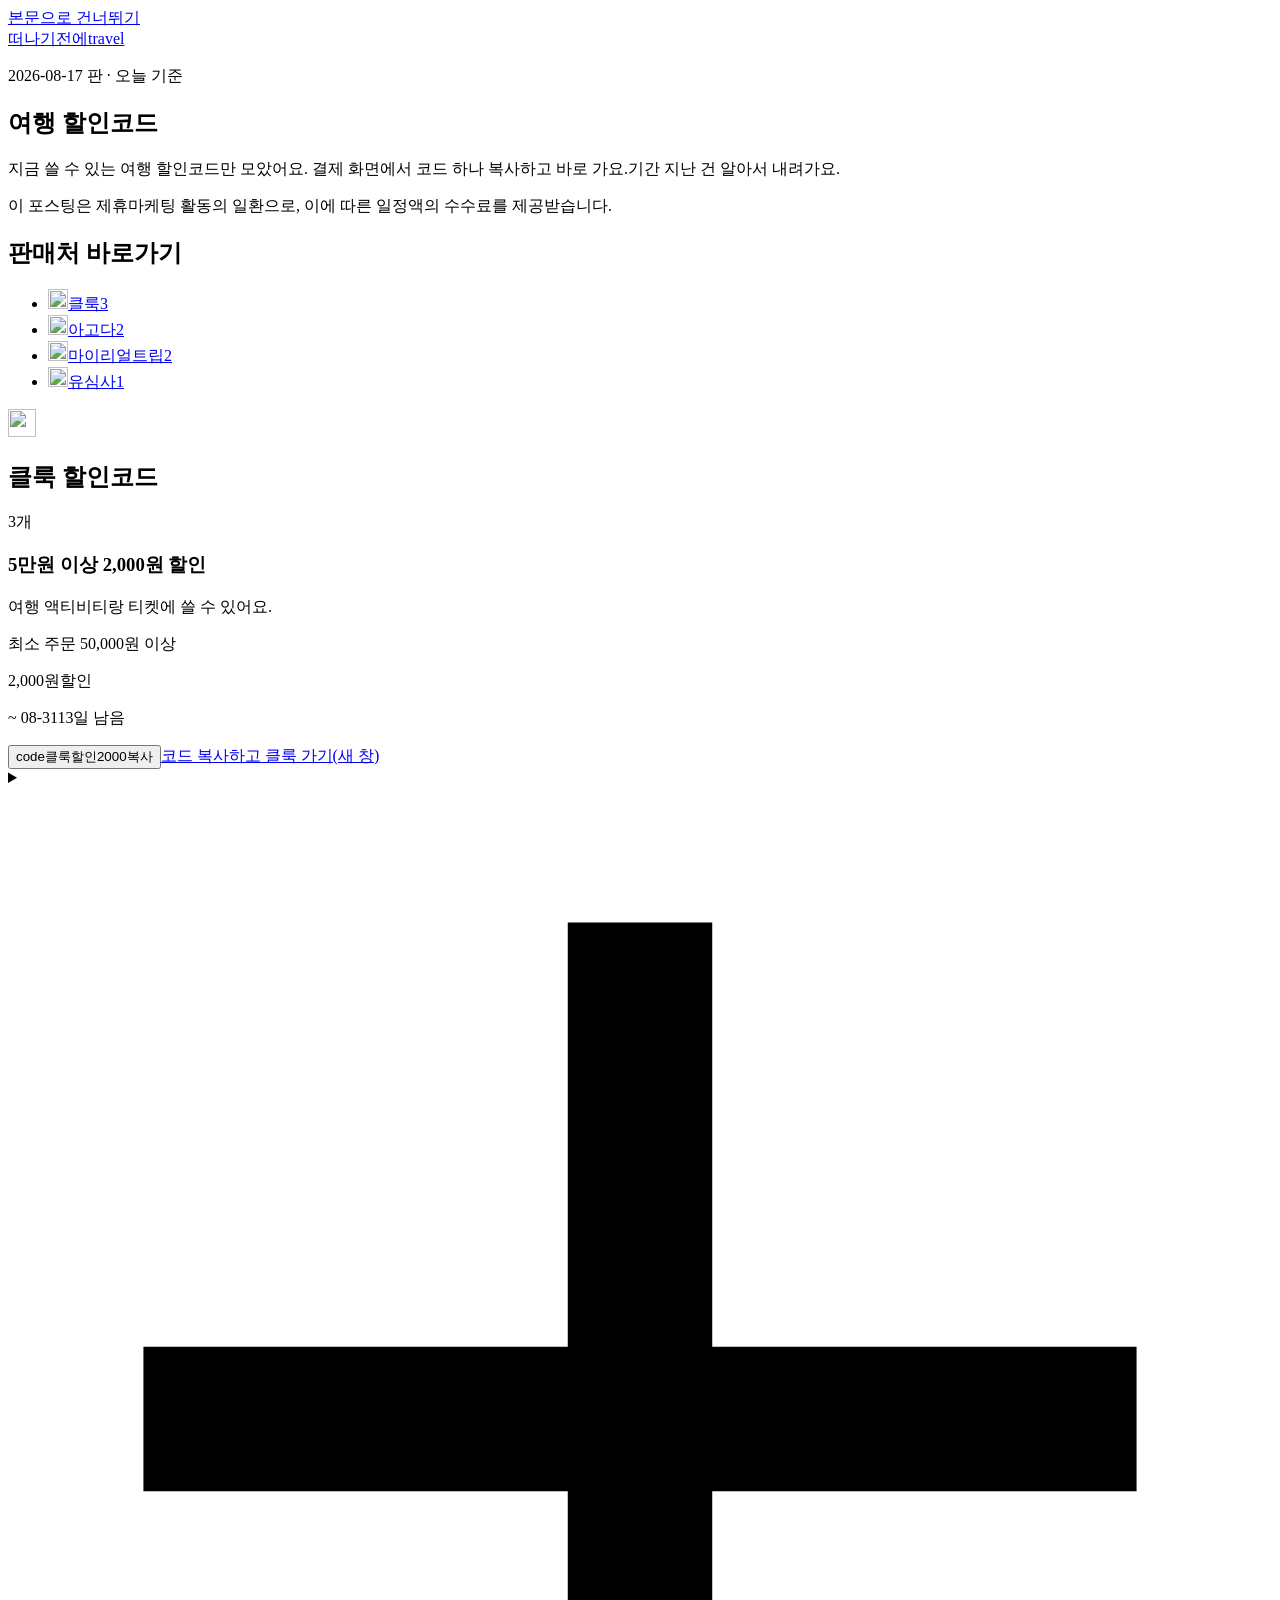
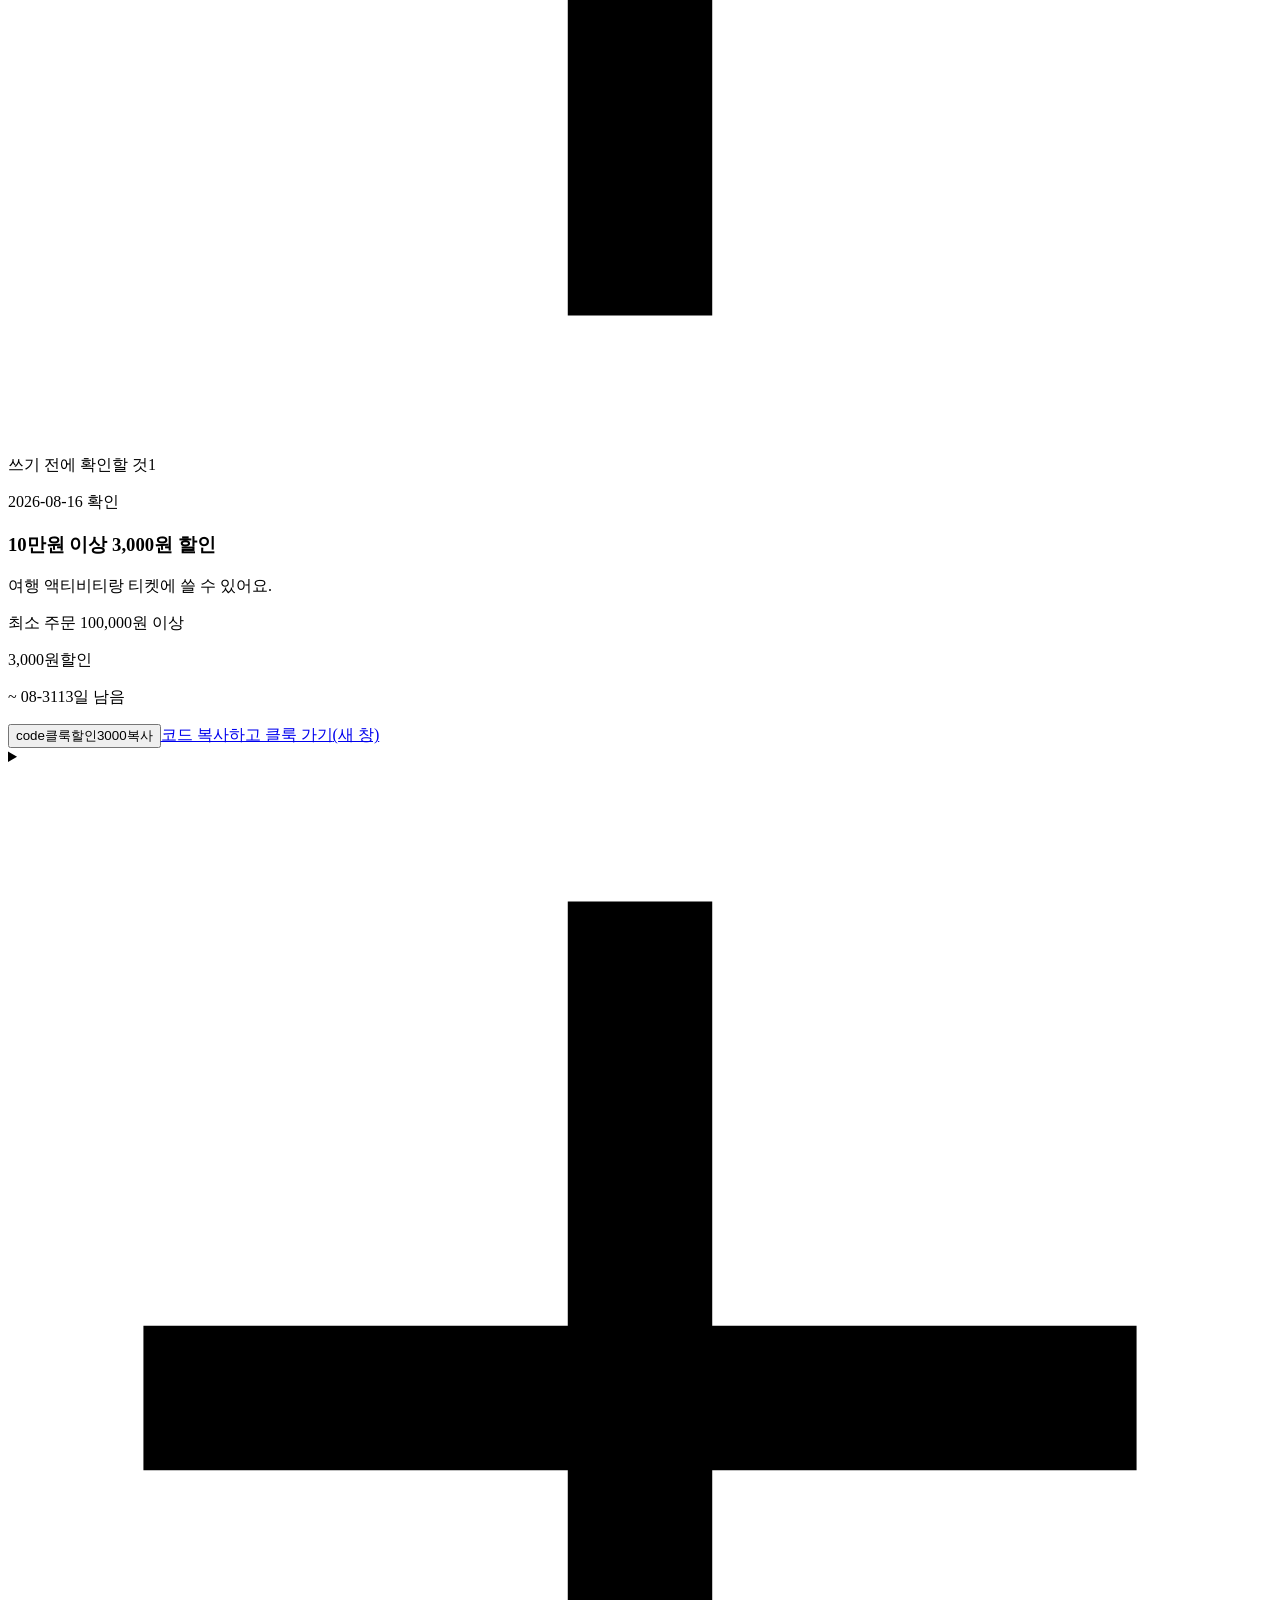
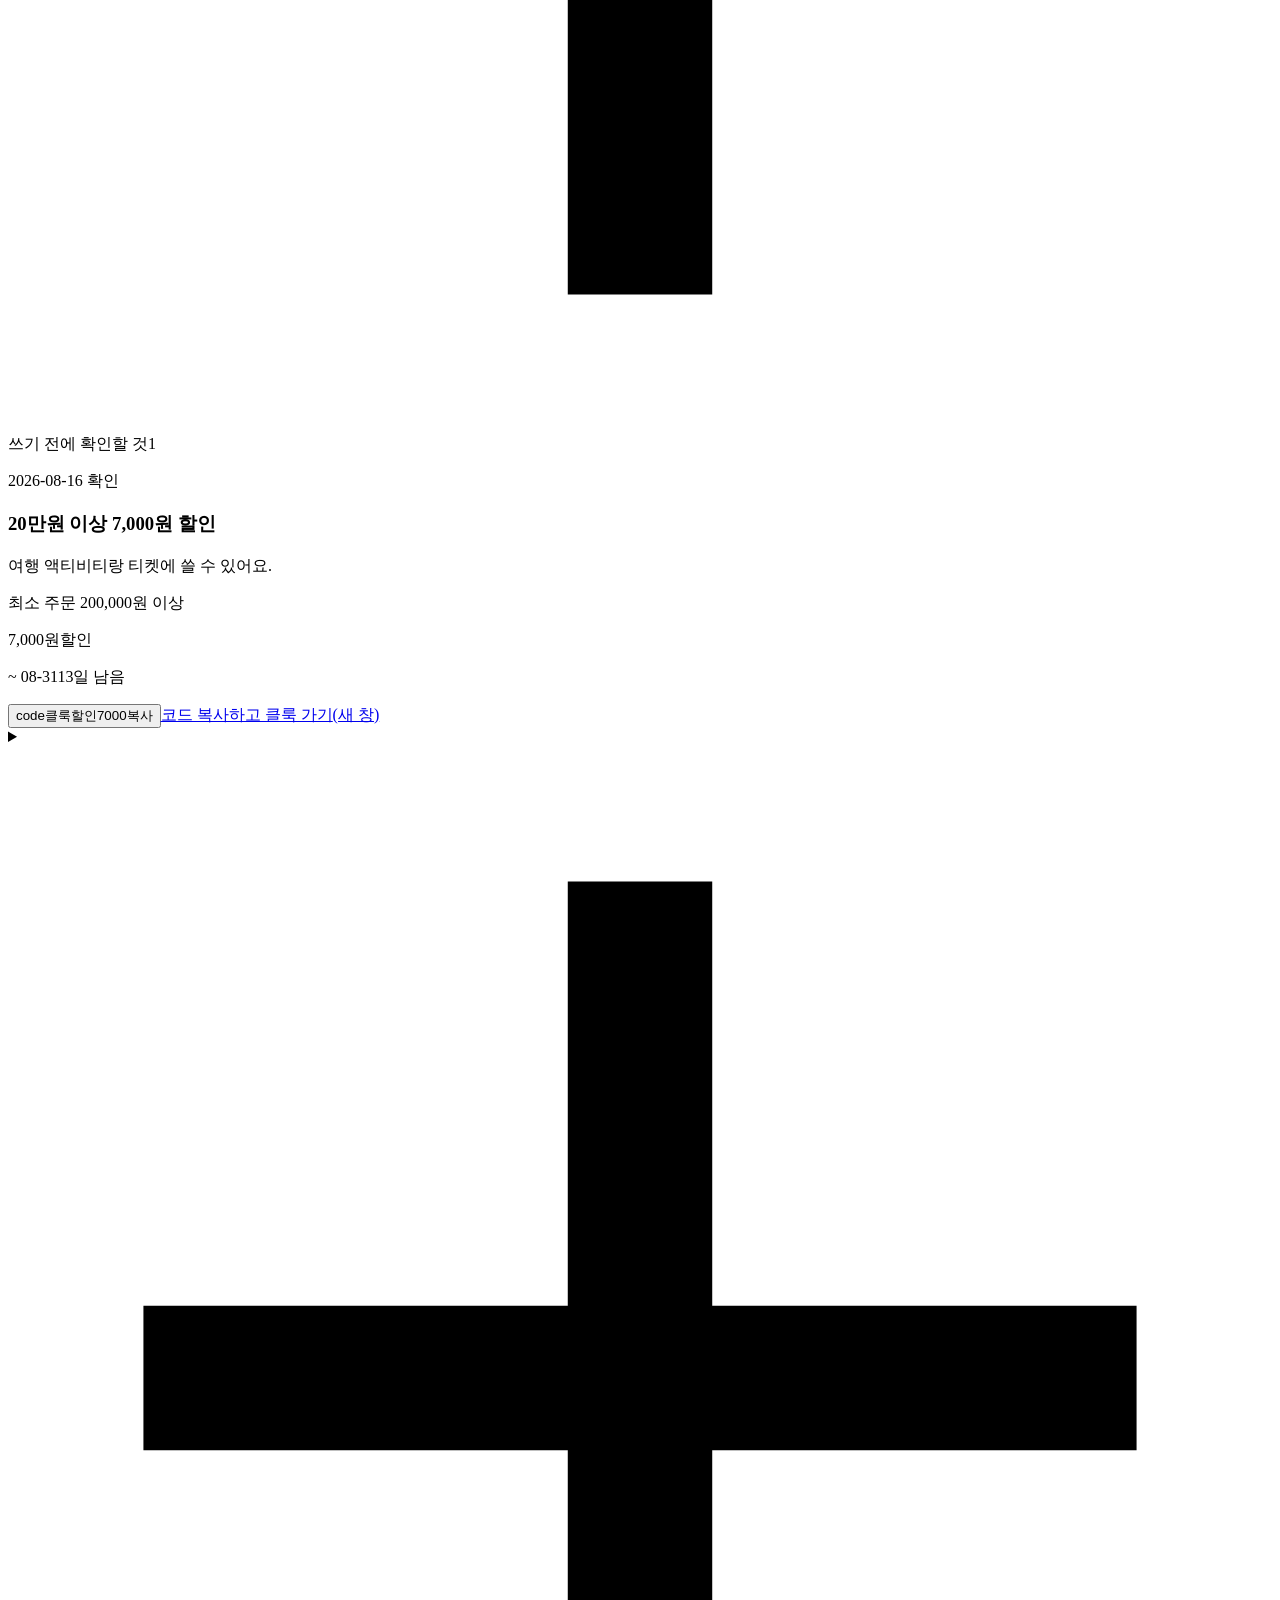
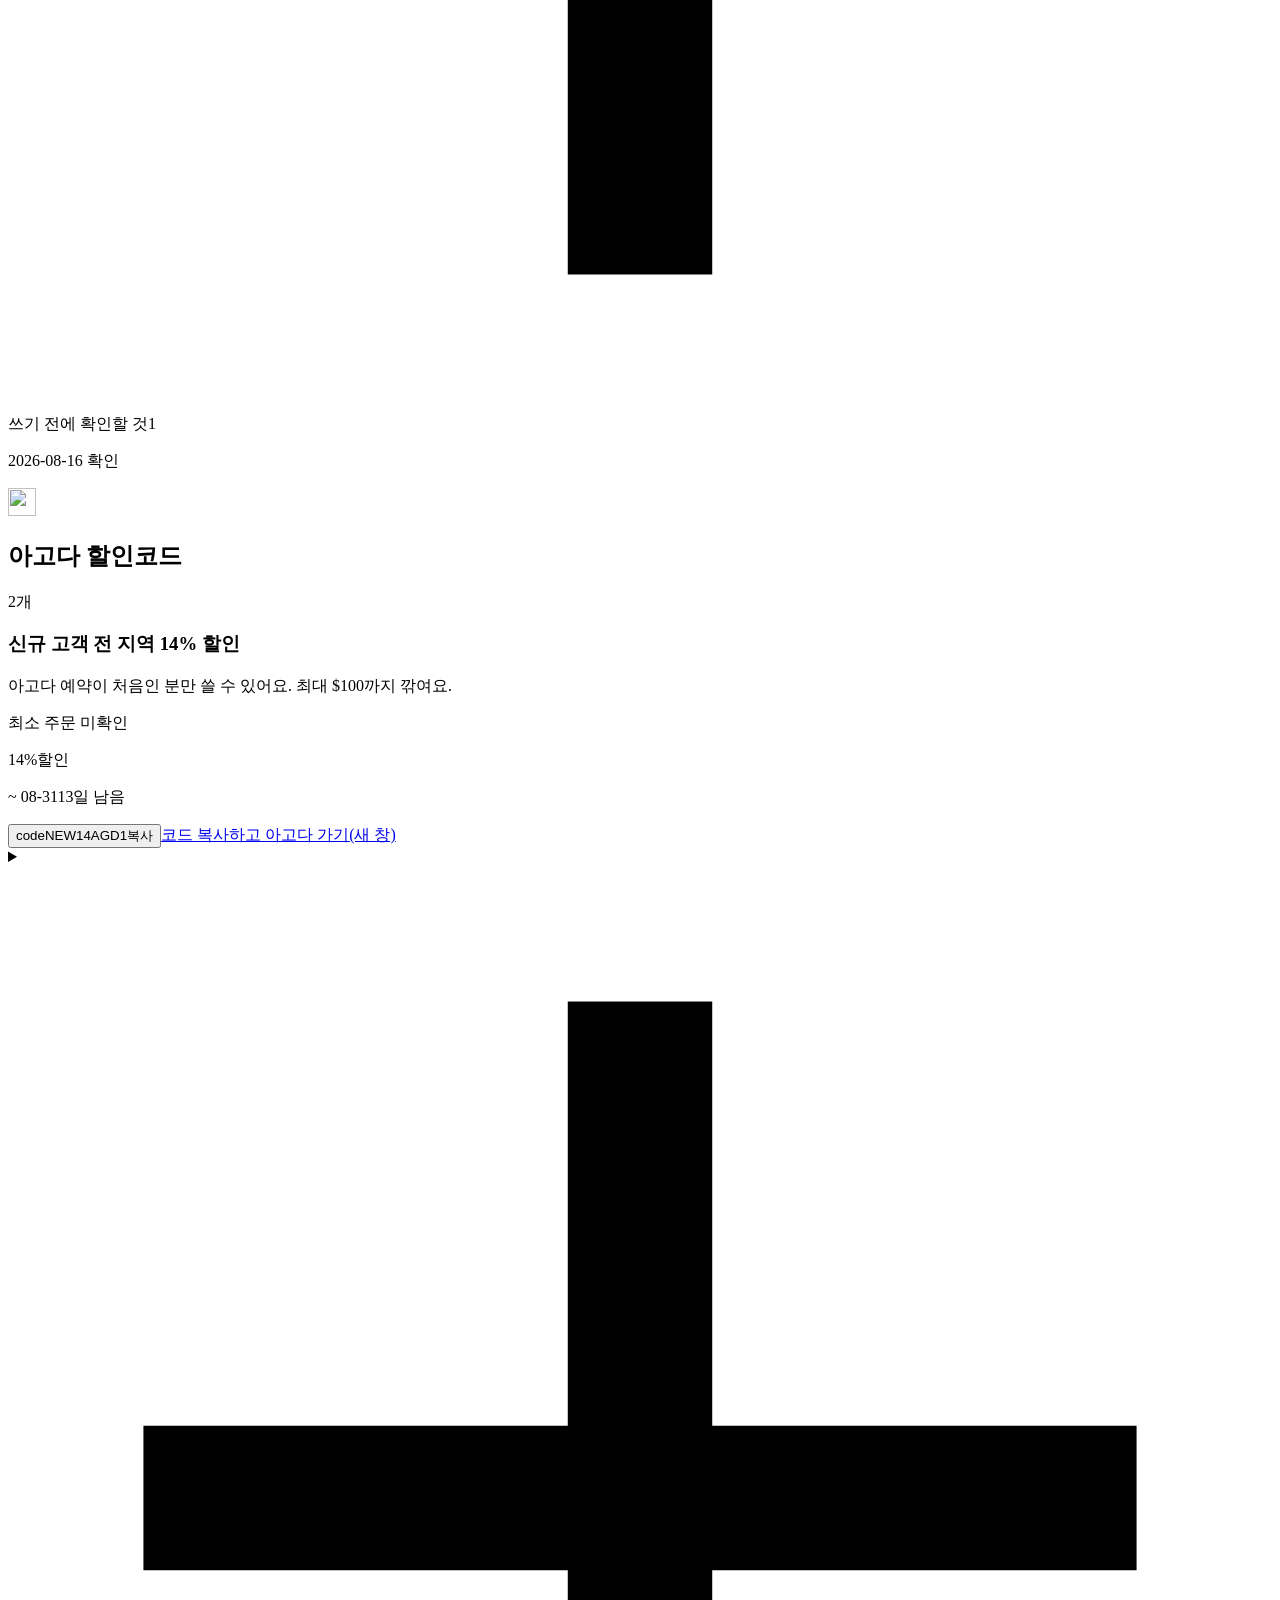
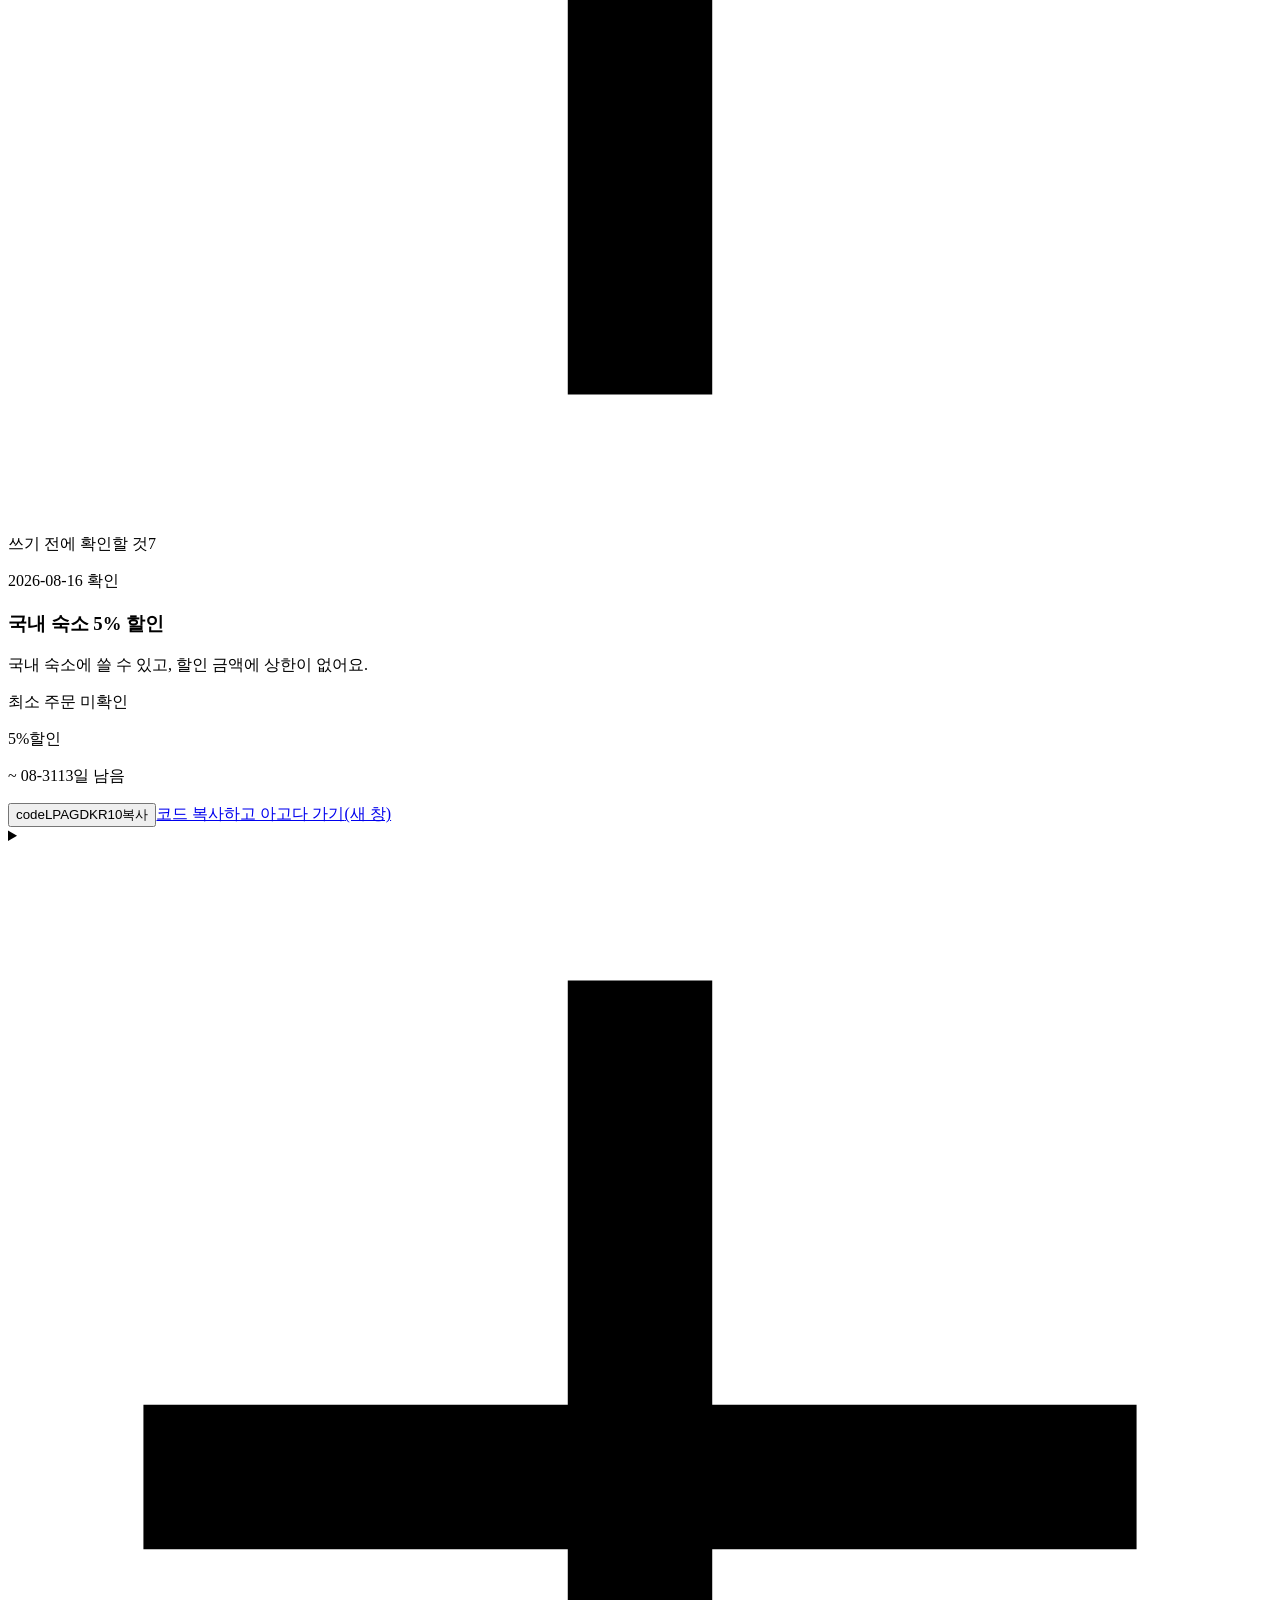
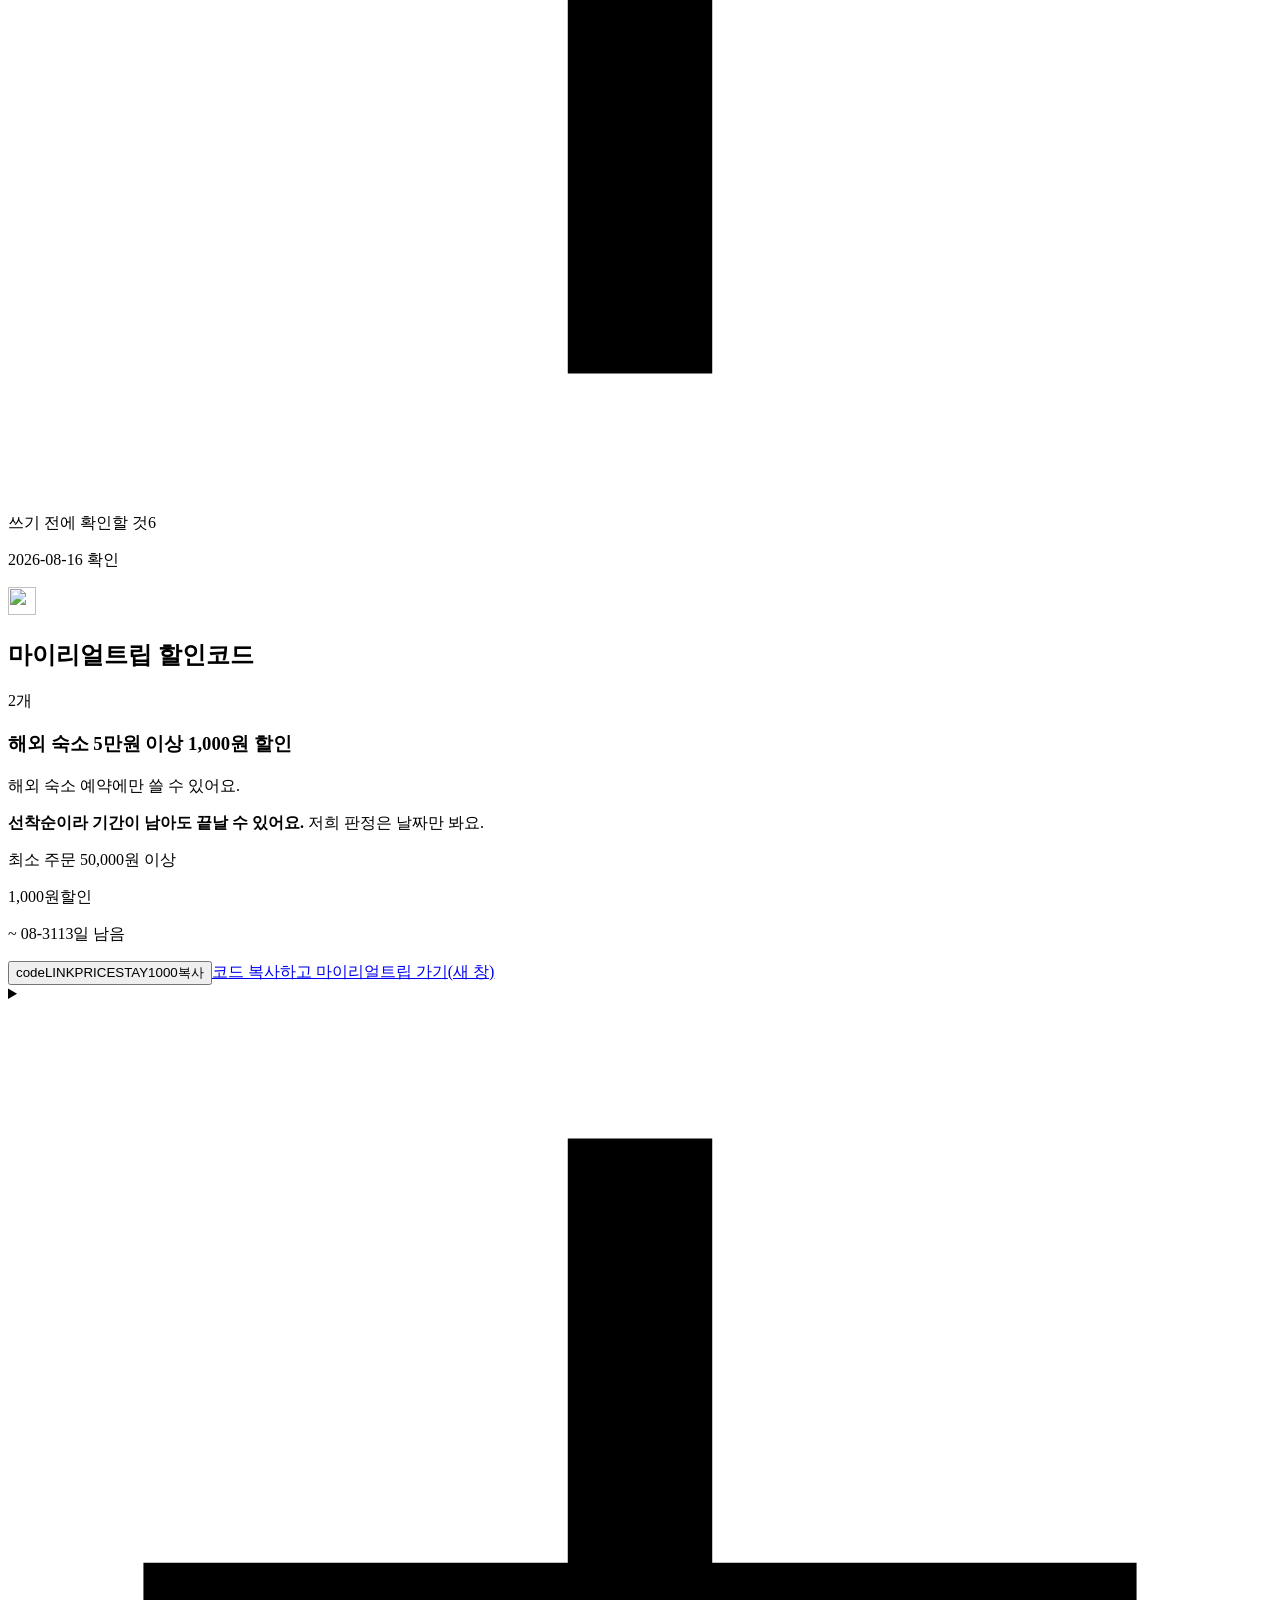
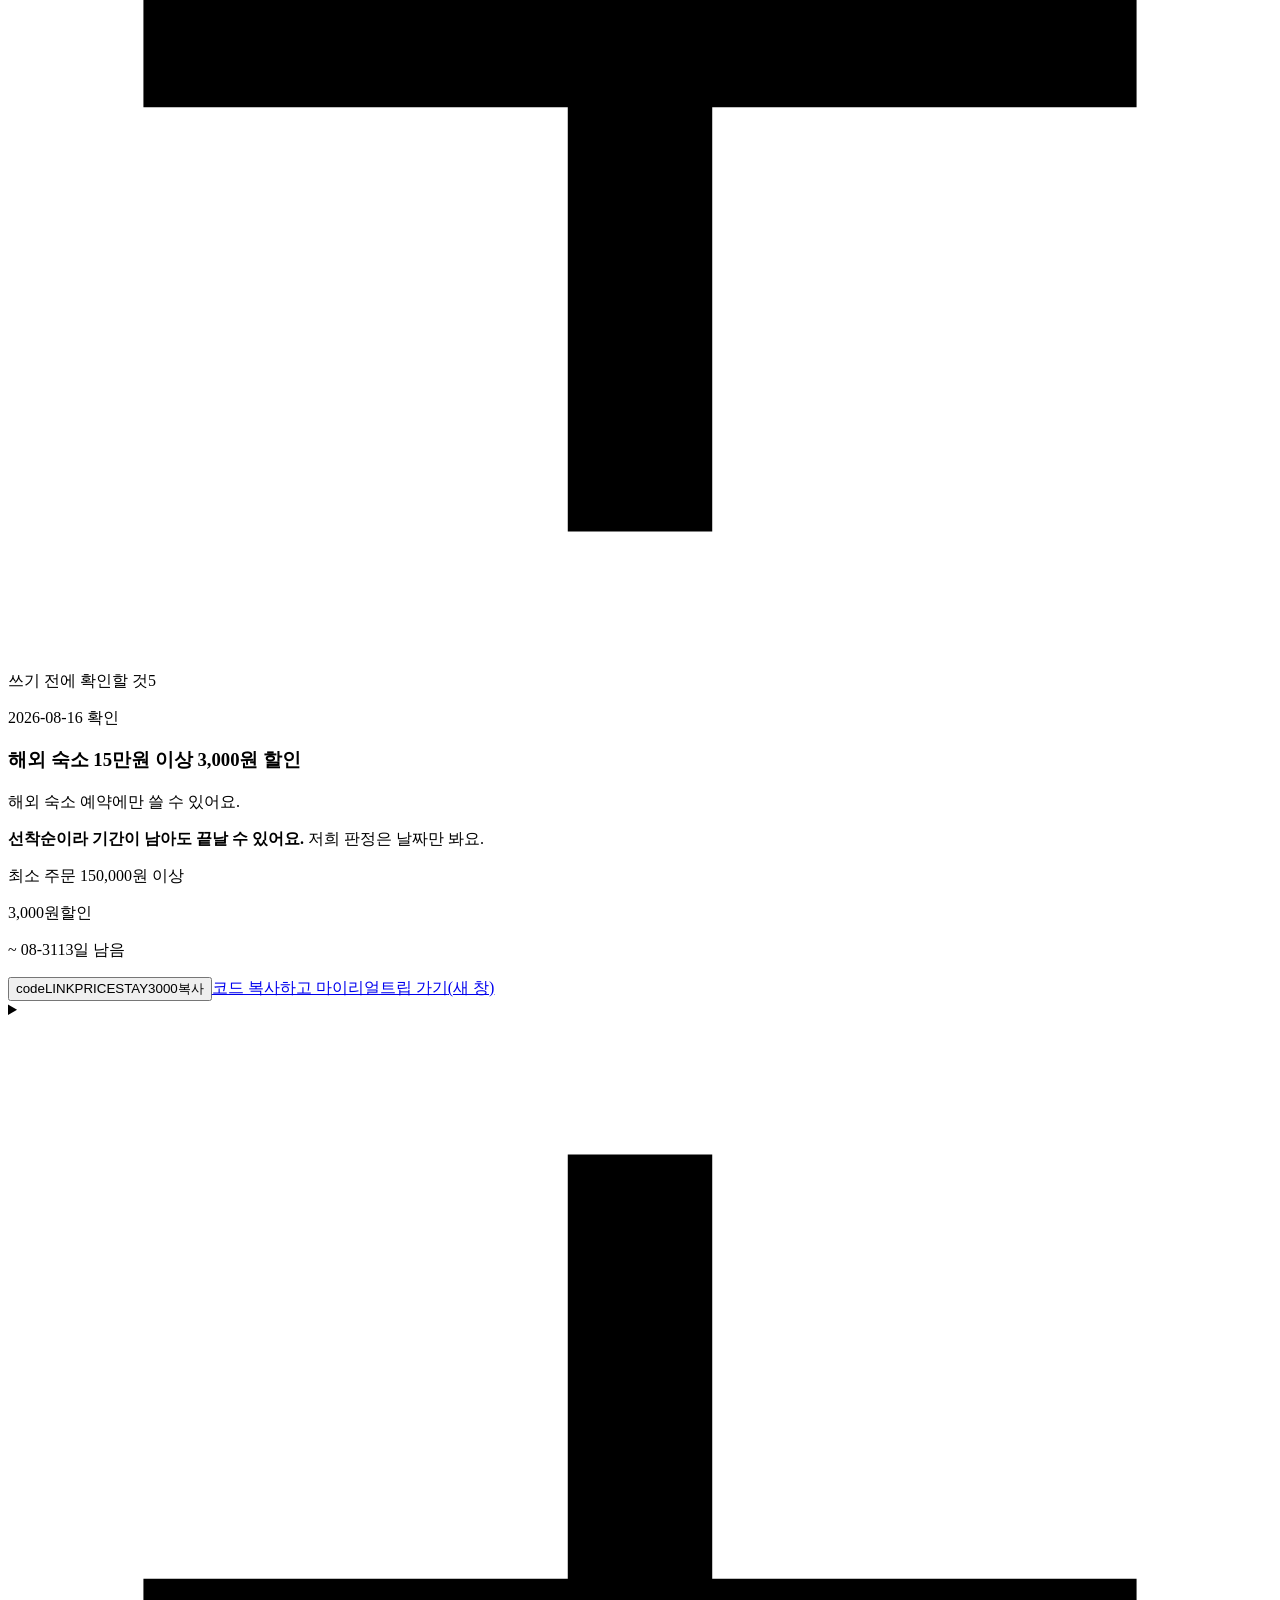
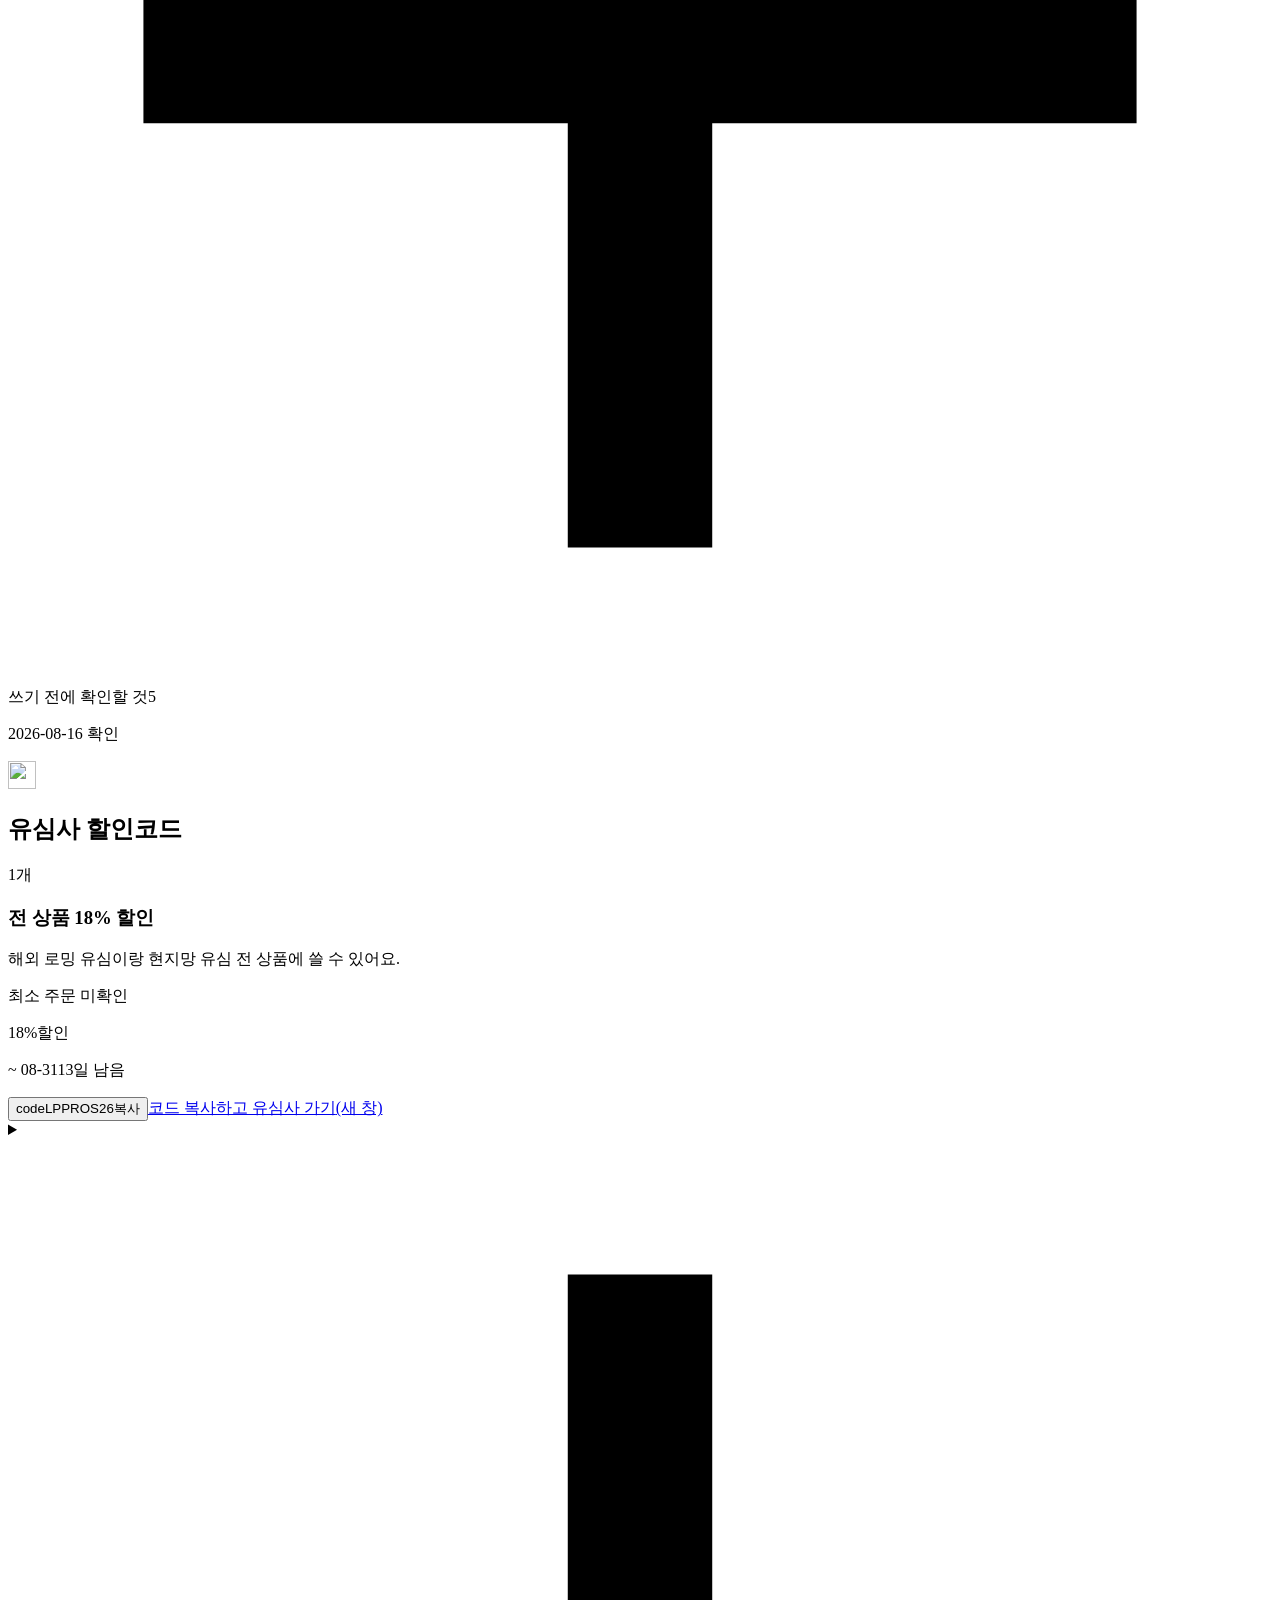
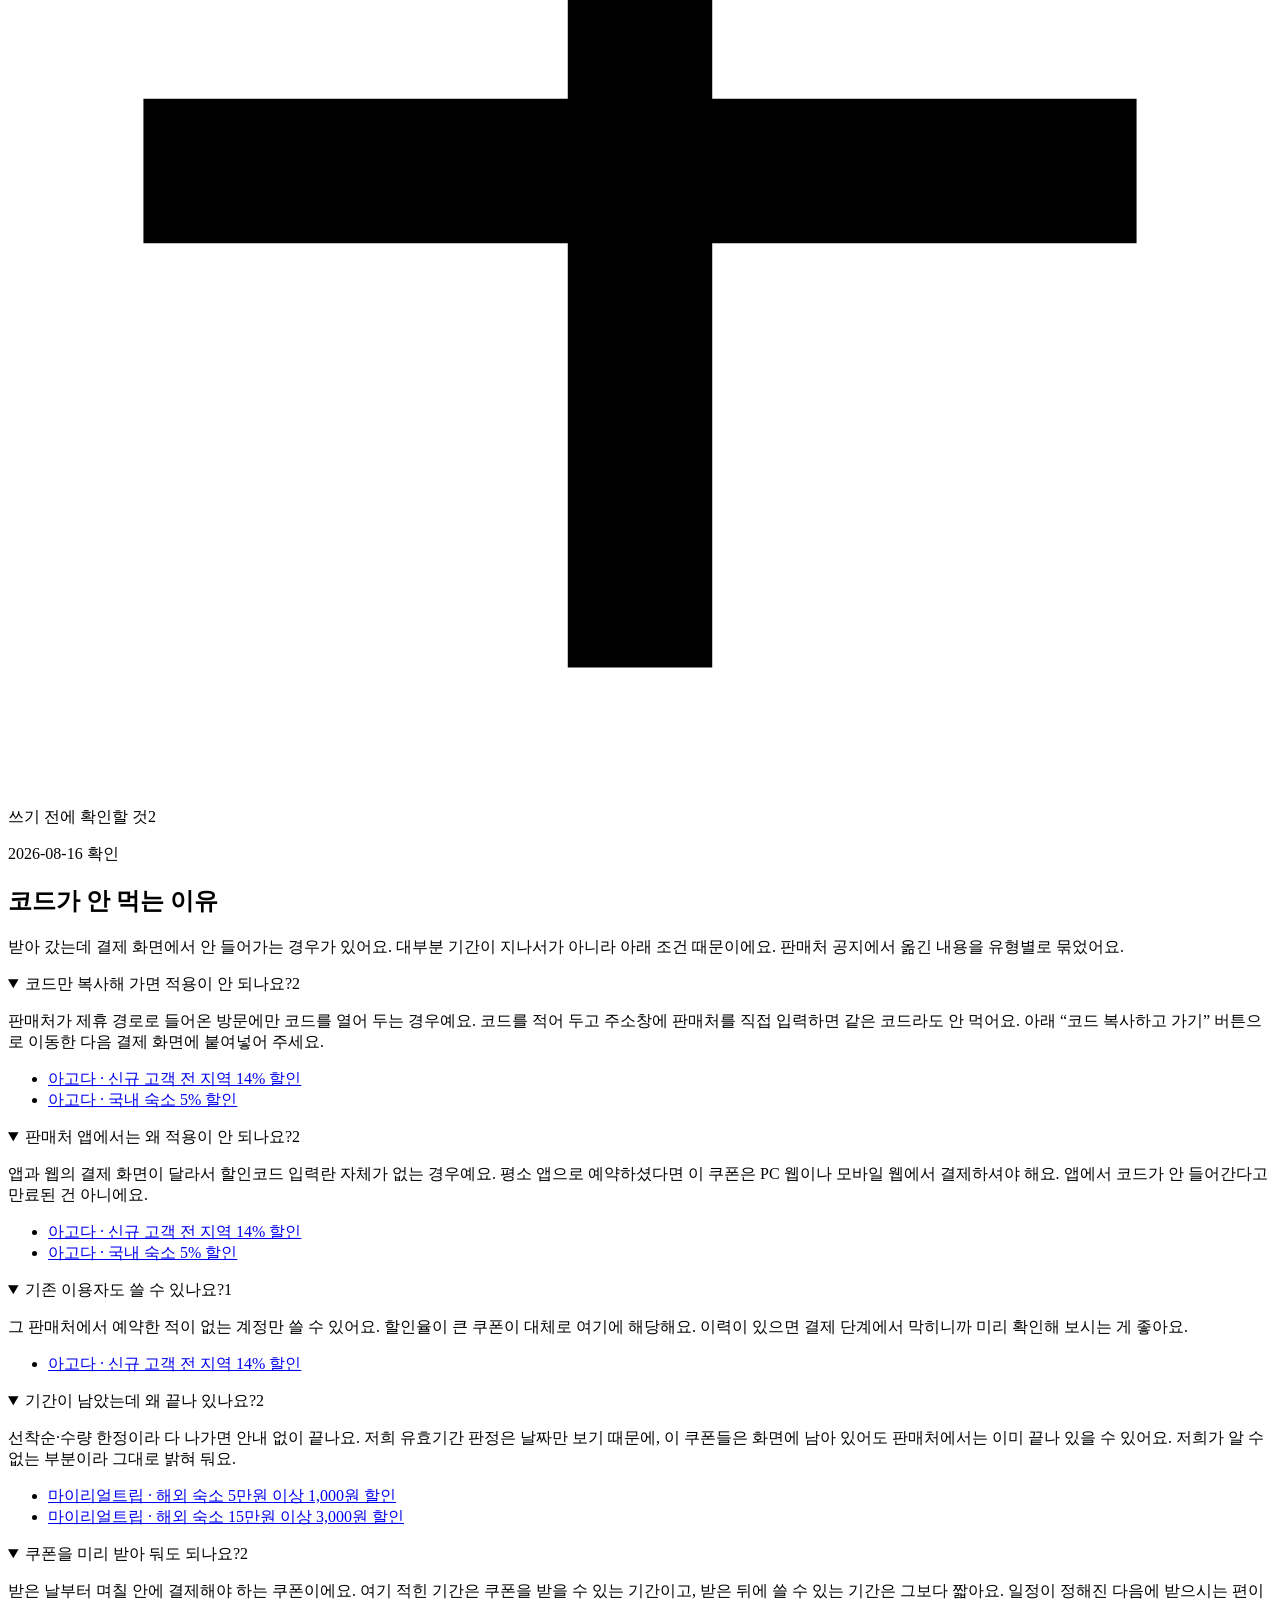
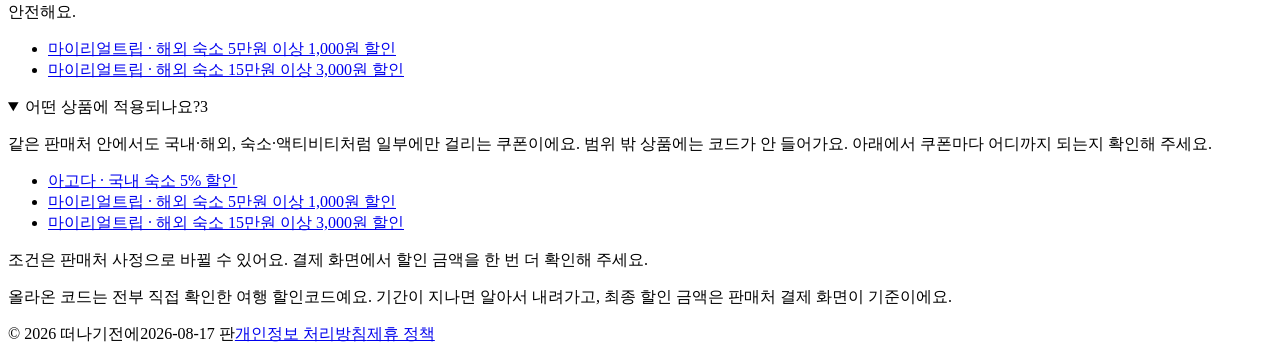
==== commit 7ec07281: "v2: merchant sections + logos + quick-nav, fresh palette, drop Linkprice card attribution" ====
--- a/index.html
+++ b/index.html
@@ -1,4 +1,4 @@
-<!DOCTYPE html><html lang="ko"><head><meta charset="utf-8"><meta name="viewport" content="width=device-width, initial-scale=1"><title>여행 할인코드 모음 | 떠나기전에</title><meta name="description" content="지금 쓸 수 있는 여행 할인코드만 모아요. 기간 지난 코드는 알아서 내려가요. 판매처에서 안 먹는 이유도 같이 적어 뒀어요."><link rel="canonical" href="https://tobymsg.github.io/coupon-kr/"><meta property="og:type" content="website"><meta property="og:site_name" content="떠나기전에"><meta property="og:title" content="여행 할인코드 모음 | 떠나기전에"><meta property="og:description" content="지금 쓸 수 있는 여행 할인코드만 모아요. 기간 지난 코드는 알아서 내려가요. 판매처에서 안 먹는 이유도 같이 적어 뒀어요."><meta property="og:url" content="https://tobymsg.github.io/coupon-kr/"><meta property="og:locale" content="ko_KR"><meta name="theme-color" content="#f3efe5"><meta name="google-site-verification" content="zluaAo0zooep91chkdgXgem3_5u2dbjmNTEY9o7STxA"><meta name="msvalidate.01" content="0EDC56B1EC867FB4C1E455777AA846D2"><!-- 첫 화면 한글 서브셋 1개만 preload (03-design.md 1.6) --><link rel="preload" as="font" type="font/woff2" href="/coupon-kr/fonts/woff2-dynamic-subset/PretendardVariable.subset.90.woff2" crossorigin><script type="application/ld+json">[{"@context":"https://schema.org","@type":"WebSite","name":"떠나기전에","url":"https://tobymsg.github.io/coupon-kr/","inLanguage":"ko-KR","description":"지금 쓸 수 있는 여행 할인코드만 모아요. 기간 지난 코드는 알아서 내려가요. 판매처에서 안 먹는 이유도 같이 적어 뒀어요."},{"@context":"https://schema.org","@type":"ItemList","url":"https://tobymsg.github.io/coupon-kr/","inLanguage":"ko-KR","numberOfItems":8,"itemListElement":[{"@type":"ListItem","position":1,"name":"아고다 신규 고객 전 지역 14% 할인","url":"https://tobymsg.github.io/coupon-kr/#agoda-new14-2026-08"},{"@type":"ListItem","position":2,"name":"아고다 국내 숙소 5% 할인","url":"https://tobymsg.github.io/coupon-kr/#agoda-kr5-2026-08"},{"@type":"ListItem","position":3,"name":"클룩 5만원 이상 2,000원 할인","url":"https://tobymsg.github.io/coupon-kr/#klook-2000-2026-08"},{"@type":"ListItem","position":4,"name":"클룩 10만원 이상 3,000원 할인","url":"https://tobymsg.github.io/coupon-kr/#klook-3000-2026-08"},{"@type":"ListItem","position":5,"name":"클룩 20만원 이상 7,000원 할인","url":"https://tobymsg.github.io/coupon-kr/#klook-7000-2026-08"},{"@type":"ListItem","position":6,"name":"마이리얼트립 해외 숙소 5만원 이상 1,000원 할인","url":"https://tobymsg.github.io/coupon-kr/#myrealtrip-stay1000-2026-08"},{"@type":"ListItem","position":7,"name":"마이리얼트립 해외 숙소 15만원 이상 3,000원 할인","url":"https://tobymsg.github.io/coupon-kr/#myrealtrip-stay3000-2026-08"},{"@type":"ListItem","position":8,"name":"유심사 전 상품 18% 할인","url":"https://tobymsg.github.io/coupon-kr/#usimsa-18-2026-08"}]},{"@context":"https://schema.org","@type":"FAQPage","url":"https://tobymsg.github.io/coupon-kr/","inLanguage":"ko-KR","mainEntity":[{"@type":"Question","name":"코드만 복사해 가면 적용이 안 되나요?","acceptedAnswer":{"@type":"Answer","text":"판매처가 제휴 경로로 들어온 방문에만 코드를 열어 두는 경우예요. 코드를 적어 두고 주소창에 판매처를 직접 입력하면 같은 코드라도 안 먹어요. 아래 “코드 복사하고 가기” 버튼으로 이동한 다음 결제 화면에 붙여넣어 주세요."}},{"@type":"Question","name":"판매처 앱에서는 왜 적용이 안 되나요?","acceptedAnswer":{"@type":"Answer","text":"앱과 웹의 결제 화면이 달라서 할인코드 입력란 자체가 없는 경우예요. 평소 앱으로 예약하셨다면 이 쿠폰은 PC 웹이나 모바일 웹에서 결제하셔야 해요. 앱에서 코드가 안 들어간다고 만료된 건 아니에요."}},{"@type":"Question","name":"기존 이용자도 쓸 수 있나요?","acceptedAnswer":{"@type":"Answer","text":"그 판매처에서 예약한 적이 없는 계정만 쓸 수 있어요. 할인율이 큰 쿠폰이 대체로 여기에 해당해요. 이력이 있으면 결제 단계에서 막히니까 미리 확인해 보시는 게 좋아요."}},{"@type":"Question","name":"기간이 남았는데 왜 끝나 있나요?","acceptedAnswer":{"@type":"Answer","text":"선착순·수량 한정이라 다 나가면 안내 없이 끝나요. 저희 유효기간 판정은 날짜만 보기 때문에, 이 쿠폰들은 화면에 남아 있어도 판매처에서는 이미 끝나 있을 수 있어요. 저희가 알 수 없는 부분이라 그대로 밝혀 둬요."}},{"@type":"Question","name":"쿠폰을 미리 받아 둬도 되나요?","acceptedAnswer":{"@type":"Answer","text":"받은 날부터 며칠 안에 결제해야 하는 쿠폰이에요. 여기 적힌 기간은 쿠폰을 받을 수 있는 기간이고, 받은 뒤에 쓸 수 있는 기간은 그보다 짧아요. 일정이 정해진 다음에 받으시는 편이 안전해요."}},{"@type":"Question","name":"어떤 상품에 적용되나요?","acceptedAnswer":{"@type":"Answer","text":"같은 판매처 안에서도 국내·해외, 숙소·액티비티처럼 일부에만 걸리는 쿠폰이에요. 범위 밖 상품에는 코드가 안 들어가요. 아래에서 쿠폰마다 어디까지 되는지 확인해 주세요."}}]}]</script><link rel="stylesheet" href="/coupon-kr/_astro/BaseLayout.DhQpsdAO.css"></head><body class="bg-canvas text-ink antialiased"><!--
+<!DOCTYPE html><html lang="ko"><head><meta charset="utf-8"><meta name="viewport" content="width=device-width, initial-scale=1"><title>여행 할인코드 모음 | 떠나기전에</title><meta name="description" content="지금 쓸 수 있는 여행 할인코드만 모아요. 기간 지난 코드는 알아서 내려가요. 판매처에서 안 먹는 이유도 같이 적어 뒀어요."><link rel="canonical" href="https://tobymsg.github.io/coupon-kr/"><meta property="og:type" content="website"><meta property="og:site_name" content="떠나기전에"><meta property="og:title" content="여행 할인코드 모음 | 떠나기전에"><meta property="og:description" content="지금 쓸 수 있는 여행 할인코드만 모아요. 기간 지난 코드는 알아서 내려가요. 판매처에서 안 먹는 이유도 같이 적어 뒀어요."><meta property="og:url" content="https://tobymsg.github.io/coupon-kr/"><meta property="og:locale" content="ko_KR"><meta name="theme-color" content="#ffffff"><meta name="google-site-verification" content="zluaAo0zooep91chkdgXgem3_5u2dbjmNTEY9o7STxA"><meta name="msvalidate.01" content="0EDC56B1EC867FB4C1E455777AA846D2"><!-- 첫 화면 한글 서브셋 1개만 preload (03-design.md 1.6) --><link rel="preload" as="font" type="font/woff2" href="/coupon-kr/fonts/woff2-dynamic-subset/PretendardVariable.subset.90.woff2" crossorigin><script type="application/ld+json">[{"@context":"https://schema.org","@type":"WebSite","name":"떠나기전에","url":"https://tobymsg.github.io/coupon-kr/","inLanguage":"ko-KR","description":"지금 쓸 수 있는 여행 할인코드만 모아요. 기간 지난 코드는 알아서 내려가요. 판매처에서 안 먹는 이유도 같이 적어 뒀어요."},{"@context":"https://schema.org","@type":"ItemList","url":"https://tobymsg.github.io/coupon-kr/","inLanguage":"ko-KR","numberOfItems":8,"itemListElement":[{"@type":"ListItem","position":1,"name":"아고다 신규 고객 전 지역 14% 할인","url":"https://tobymsg.github.io/coupon-kr/#agoda-new14-2026-08"},{"@type":"ListItem","position":2,"name":"아고다 국내 숙소 5% 할인","url":"https://tobymsg.github.io/coupon-kr/#agoda-kr5-2026-08"},{"@type":"ListItem","position":3,"name":"클룩 5만원 이상 2,000원 할인","url":"https://tobymsg.github.io/coupon-kr/#klook-2000-2026-08"},{"@type":"ListItem","position":4,"name":"클룩 10만원 이상 3,000원 할인","url":"https://tobymsg.github.io/coupon-kr/#klook-3000-2026-08"},{"@type":"ListItem","position":5,"name":"클룩 20만원 이상 7,000원 할인","url":"https://tobymsg.github.io/coupon-kr/#klook-7000-2026-08"},{"@type":"ListItem","position":6,"name":"마이리얼트립 해외 숙소 5만원 이상 1,000원 할인","url":"https://tobymsg.github.io/coupon-kr/#myrealtrip-stay1000-2026-08"},{"@type":"ListItem","position":7,"name":"마이리얼트립 해외 숙소 15만원 이상 3,000원 할인","url":"https://tobymsg.github.io/coupon-kr/#myrealtrip-stay3000-2026-08"},{"@type":"ListItem","position":8,"name":"유심사 전 상품 18% 할인","url":"https://tobymsg.github.io/coupon-kr/#usimsa-18-2026-08"}]},{"@context":"https://schema.org","@type":"FAQPage","url":"https://tobymsg.github.io/coupon-kr/","inLanguage":"ko-KR","mainEntity":[{"@type":"Question","name":"코드만 복사해 가면 적용이 안 되나요?","acceptedAnswer":{"@type":"Answer","text":"판매처가 제휴 경로로 들어온 방문에만 코드를 열어 두는 경우예요. 코드를 적어 두고 주소창에 판매처를 직접 입력하면 같은 코드라도 안 먹어요. 아래 “코드 복사하고 가기” 버튼으로 이동한 다음 결제 화면에 붙여넣어 주세요."}},{"@type":"Question","name":"판매처 앱에서는 왜 적용이 안 되나요?","acceptedAnswer":{"@type":"Answer","text":"앱과 웹의 결제 화면이 달라서 할인코드 입력란 자체가 없는 경우예요. 평소 앱으로 예약하셨다면 이 쿠폰은 PC 웹이나 모바일 웹에서 결제하셔야 해요. 앱에서 코드가 안 들어간다고 만료된 건 아니에요."}},{"@type":"Question","name":"기존 이용자도 쓸 수 있나요?","acceptedAnswer":{"@type":"Answer","text":"그 판매처에서 예약한 적이 없는 계정만 쓸 수 있어요. 할인율이 큰 쿠폰이 대체로 여기에 해당해요. 이력이 있으면 결제 단계에서 막히니까 미리 확인해 보시는 게 좋아요."}},{"@type":"Question","name":"기간이 남았는데 왜 끝나 있나요?","acceptedAnswer":{"@type":"Answer","text":"선착순·수량 한정이라 다 나가면 안내 없이 끝나요. 저희 유효기간 판정은 날짜만 보기 때문에, 이 쿠폰들은 화면에 남아 있어도 판매처에서는 이미 끝나 있을 수 있어요. 저희가 알 수 없는 부분이라 그대로 밝혀 둬요."}},{"@type":"Question","name":"쿠폰을 미리 받아 둬도 되나요?","acceptedAnswer":{"@type":"Answer","text":"받은 날부터 며칠 안에 결제해야 하는 쿠폰이에요. 여기 적힌 기간은 쿠폰을 받을 수 있는 기간이고, 받은 뒤에 쓸 수 있는 기간은 그보다 짧아요. 일정이 정해진 다음에 받으시는 편이 안전해요."}},{"@type":"Question","name":"어떤 상품에 적용되나요?","acceptedAnswer":{"@type":"Answer","text":"같은 판매처 안에서도 국내·해외, 숙소·액티비티처럼 일부에만 걸리는 쿠폰이에요. 범위 밖 상품에는 코드가 안 들어가요. 아래에서 쿠폰마다 어디까지 되는지 확인해 주세요."}}]}]</script><link rel="stylesheet" href="/coupon-kr/_astro/BaseLayout.sDN5x2CA.css"></head><body class="bg-canvas text-ink antialiased"><!--
     THESIS: 쿠폰 하나가 여권에 찍힌 도장 하나다. 이 카테고리가 늘 만드는 배열 —
     점선 티켓 타일 그리드에 빨간 %숫자와 카운트다운 배지 — 를 거부한다.
     OWN-WORLD: 무표백 사증면 종이(#f2ede2)에 기요셰 보안 무늬, 잉크 세 가지(입국 초록·주의 주홍·
@@ -13,9 +13,4 @@
     마감은 배지가 아니라 잉크 농도로 말한다(오실로스코프·크랙트로에서 가져온 규율).
     FINISH: unreviewed and undocumented is unfinished; this build ends with the finish review,
     the verdict, DESIGN.md, and every shipping raster carrying its provenance.
-    --><a href="#main" class="sr-only focus:not-sr-only focus:absolute focus:left-4 focus:top-4 focus:z-50 focus:rounded-md focus:bg-surface-2 focus:px-4 focus:py-2 focus:text-ink">본문으로 건너뛰기</a><header class="border-b border-hairline"><div class="mx-auto max-w-wide px-4 sm:px-6"><div class="flex items-baseline justify-between gap-4 border-t-[3px] border-double border-t-hairline-strong py-3"><a href="/coupon-kr/" class="inline-flex items-baseline gap-2 text-ink"><span class="text-[17px] font-bold tracking-[-0.01em]">떠나기전에</span><span class="font-mono text-[10px] tracking-[0.24em] text-go uppercase">travel</span></a><p data-num class="font-mono text-[11px] tracking-[0.04em] text-ink-tertiary">2026-08-17 판 · 오늘 기준</p></div></div></header><main id="main" class="mx-auto w-full px-4 py-8 sm:px-6 max-w-wide"><section><h1 class="text-[26px] font-bold leading-[1.15] tracking-[-0.025em] text-ink break-keep sm:text-[40px]">여행 할인코드</h1><p class="mt-2 max-w-prose text-[15px] leading-[1.6] text-ink-muted break-keep sm:mt-3 sm:text-[17px]">받으러 갔더니 이미 끝나 있는 일, 없어요. <span class="font-medium text-ink">기간 지난 코드는 알아서 내려가요.</span></p></section><aside class="mt-4 rounded-[4px] border border-hairline bg-surface-1 px-4 py-3"><p data-affiliate-notice class="text-[16px] leading-[1.7] text-ink-muted break-keep">이 포스팅은 제휴마케팅 활동의 일환으로, 이에 따른 일정액의 수수료를 제공받습니다.</p></aside><div class="board-section mt-5"><fieldset class="board-filter flex flex-wrap items-baseline gap-x-4 gap-y-2 border-0 p-0"><legend class="sr-only">판매처로 걸러 보기</legend><input type="radio" id="f-all" name="merchant" class="sr-only" checked><label for="f-all" class="cursor-pointer text-[13px] font-medium text-ink-subtle transition-colors hover:text-ink">전체 <span data-num class="font-mono text-[11px]">8</span></label><input type="radio" id="f-agoda" name="merchant" class="sr-only"><label for="f-agoda" class="cursor-pointer text-[13px] font-medium text-ink-subtle transition-colors hover:text-ink">아고다 <span data-num class="font-mono text-[11px]">2</span></label><input type="radio" id="f-klook" name="merchant" class="sr-only"><label for="f-klook" class="cursor-pointer text-[13px] font-medium text-ink-subtle transition-colors hover:text-ink">클룩 <span data-num class="font-mono text-[11px]">3</span></label><input type="radio" id="f-myrealtrip" name="merchant" class="sr-only"><label for="f-myrealtrip" class="cursor-pointer text-[13px] font-medium text-ink-subtle transition-colors hover:text-ink">마이리얼트립 <span data-num class="font-mono text-[11px]">2</span></label><input type="radio" id="f-usimsa" name="merchant" class="sr-only"><label for="f-usimsa" class="cursor-pointer text-[13px] font-medium text-ink-subtle transition-colors hover:text-ink">유심사 <span data-num class="font-mono text-[11px]">1</span></label></fieldset><h2 class="sr-only">코드 목록</h2><div role="list" aria-label="코드 목록" class="board mt-3"><article id="agoda-new14-2026-08" data-merchant="agoda" role="listitem" class="board-row scroll-mt-20 border-t border-hairline py-4 transition-colors duration-150 hover:bg-surface-1 sm:py-5 last:border-b"><div class="grid gap-x-5 gap-y-2 md:grid-cols-[minmax(0,1fr)_10rem_9rem] md:items-baseline"><div class="order-1 min-w-0"><h3 class="text-[16px] font-semibold text-ink break-keep">아고다 · 신규 고객 전 지역 14% 할인</h3><p class="mt-1 text-[15px] leading-[1.6] text-ink-muted break-keep">아고다 예약이 처음인 분만 쓸 수 있어요. 최대 $100까지 깎여요.</p><p class="mt-1.5 text-[13px] text-ink-subtle">최소 주문 미확인</p></div><p data-num class="order-3 text-right text-[24px] font-bold leading-[1.15] tracking-[-0.02em] text-ink md:order-2 md:text-[28px]">14%<span class="block text-[12px] font-medium tracking-normal text-ink-subtle">할인</span></p><p data-num class="order-2 text-right font-mono text-[14px] leading-[1.5] text-ink md:order-3">~ 08-31<span class="block text-[12px] tracking-[0.02em] text-ink-subtle">13일 남음</span></p></div><div class="mt-3 flex flex-col gap-2.5 md:flex-row md:items-stretch"><button type="button" data-copy="NEW14AGD1" data-coupon="agoda-new14-2026-08" data-merchant="agoda" data-copied-label="복사했어요" class="flex w-full items-center justify-between gap-3 rounded-[2px] border border-ink/30 bg-surface-2 px-3 py-2.5 text-left transition-colors duration-150 hover:bg-surface-3 focus-visible:outline-2 focus-visible:outline-offset-2 focus-visible:outline-go data-[copied]:border-go data-[copy-failed]:border-final md:flex-1"><span class="min-w-0 flex-1"><span class="block font-mono text-[11px] tracking-[0.14em] text-ink-subtle uppercase">code</span><span class="block select-all text-[17px] leading-[1.35] break-all text-ink font-mono tracking-[0.02em]">NEW14AGD1</span></span><span data-copy-label aria-live="polite" class="shrink-0 self-end border border-go/50 px-2.5 py-1.5 text-[13px] font-semibold text-go">복사</span></button><a href="https://click.linkprice.com/click.php?m=agoda&amp;a=A100706880&amp;l=9999&amp;l_cd1=3&amp;l_cd2=0&amp;tu=https%3A%2F%2Fwww.agoda.com%2Fko-kr%2F" target="_blank" rel="sponsored noopener noreferrer" data-event="affiliate_clicked" data-merchant="아고다" data-coupon="agoda-new14-2026-08" data-copy="NEW14AGD1" data-copied-label="복사했어요 · 가는 중" class="inline-flex min-h-[48px] w-full items-center justify-center bg-go px-4 py-3 text-center text-[15px] font-semibold leading-[1.35] text-surface-1 break-keep transition-transform duration-150 active:translate-y-px focus-visible:outline-2 focus-visible:outline-offset-2 focus-visible:outline-go md:w-52"><span data-copy-label>코드 복사하고 아고다 가기</span><span class="sr-only">(새 창)</span></a></div><div class="mt-2.5 flex flex-wrap items-baseline justify-between gap-x-4 gap-y-1.5"><details class="group"><summary class="flex min-h-11 cursor-pointer list-none items-center gap-2 text-[13px] font-medium text-ink"><svg class="size-3.5 shrink-0 text-ink-subtle transition-transform duration-150 group-open:rotate-45" viewBox="0 0 14 14" aria-hidden="true" fill="none" stroke="currentColor" stroke-width="1.6"><path d="M7 1.5v11M1.5 7h11"></path></svg>쓰기 전에 확인할 것<span data-num class="font-mono text-[11px] font-normal text-ink-subtle">7</span></summary><ul class="mt-1.5 space-y-1.5 border-l border-hairline-strong pl-3 text-[13px] leading-[1.65] text-ink-muted break-keep"><li>아고다를 통해 예약한 이력이 없는 신규 고객만 사용할 수 있습니다.</li><li>위 링크를 거쳐 접속했을 때만 할인코드가 적용됩니다. 코드만 복사해서 직접 들어가면 적용되지 않습니다.</li><li>아고다 앱에서는 적용되지 않습니다. PC 웹 또는 모바일 웹에서 결제해 주세요.</li><li>결제 화면의 할인쿠폰 입력란에 코드를 넣어야 합니다.</li><li>&#39;쿠폰적용가능&#39; 표시가 없는 상품에는 적용되지 않습니다.</li><li>숙박 기간은 2026-12-31까지입니다. 예약은 2026-08-31까지 해야 합니다.</li><li>최대 할인 한도는 미화 100달러입니다. 원화 한도는 공지에 없어 환산하지 않았습니다.</li></ul></details><p data-num class="ml-auto font-mono text-[11px] text-ink-tertiary">2026-08-16 확인 · 링크프라이스</p></div></article><article id="agoda-kr5-2026-08" data-merchant="agoda" role="listitem" class="board-row scroll-mt-20 border-t border-hairline py-4 transition-colors duration-150 hover:bg-surface-1 sm:py-5 last:border-b"><div class="grid gap-x-5 gap-y-2 md:grid-cols-[minmax(0,1fr)_10rem_9rem] md:items-baseline"><div class="order-1 min-w-0"><h3 class="text-[16px] font-semibold text-ink break-keep">아고다 · 국내 숙소 5% 할인</h3><p class="mt-1 text-[15px] leading-[1.6] text-ink-muted break-keep">국내 숙소에 쓸 수 있고, 할인 금액에 상한이 없어요.</p><p class="mt-1.5 text-[13px] text-ink-subtle">최소 주문 미확인</p></div><p data-num class="order-3 text-right text-[24px] font-bold leading-[1.15] tracking-[-0.02em] text-ink md:order-2 md:text-[28px]">5%<span class="block text-[12px] font-medium tracking-normal text-ink-subtle">할인</span></p><p data-num class="order-2 text-right font-mono text-[14px] leading-[1.5] text-ink md:order-3">~ 08-31<span class="block text-[12px] tracking-[0.02em] text-ink-subtle">13일 남음</span></p></div><div class="mt-3 flex flex-col gap-2.5 md:flex-row md:items-stretch"><button type="button" data-copy="LPAGDKR10" data-coupon="agoda-kr5-2026-08" data-merchant="agoda" data-copied-label="복사했어요" class="flex w-full items-center justify-between gap-3 rounded-[2px] border border-ink/30 bg-surface-2 px-3 py-2.5 text-left transition-colors duration-150 hover:bg-surface-3 focus-visible:outline-2 focus-visible:outline-offset-2 focus-visible:outline-go data-[copied]:border-go data-[copy-failed]:border-final md:flex-1"><span class="min-w-0 flex-1"><span class="block font-mono text-[11px] tracking-[0.14em] text-ink-subtle uppercase">code</span><span class="block select-all text-[17px] leading-[1.35] break-all text-ink font-mono tracking-[0.02em]">LPAGDKR10</span></span><span data-copy-label aria-live="polite" class="shrink-0 self-end border border-go/50 px-2.5 py-1.5 text-[13px] font-semibold text-go">복사</span></button><a href="https://click.linkprice.com/click.php?m=agoda&amp;a=A100706880&amp;l=9999&amp;l_cd1=3&amp;l_cd2=0&amp;tu=https%3A%2F%2Fwww.agoda.com%2Fko-kr%2F" target="_blank" rel="sponsored noopener noreferrer" data-event="affiliate_clicked" data-merchant="아고다" data-coupon="agoda-kr5-2026-08" data-copy="LPAGDKR10" data-copied-label="복사했어요 · 가는 중" class="inline-flex min-h-[48px] w-full items-center justify-center bg-go px-4 py-3 text-center text-[15px] font-semibold leading-[1.35] text-surface-1 break-keep transition-transform duration-150 active:translate-y-px focus-visible:outline-2 focus-visible:outline-offset-2 focus-visible:outline-go md:w-52"><span data-copy-label>코드 복사하고 아고다 가기</span><span class="sr-only">(새 창)</span></a></div><div class="mt-2.5 flex flex-wrap items-baseline justify-between gap-x-4 gap-y-1.5"><details class="group"><summary class="flex min-h-11 cursor-pointer list-none items-center gap-2 text-[13px] font-medium text-ink"><svg class="size-3.5 shrink-0 text-ink-subtle transition-transform duration-150 group-open:rotate-45" viewBox="0 0 14 14" aria-hidden="true" fill="none" stroke="currentColor" stroke-width="1.6"><path d="M7 1.5v11M1.5 7h11"></path></svg>쓰기 전에 확인할 것<span data-num class="font-mono text-[11px] font-normal text-ink-subtle">6</span></summary><ul class="mt-1.5 space-y-1.5 border-l border-hairline-strong pl-3 text-[13px] leading-[1.65] text-ink-muted break-keep"><li>국내 숙소 전용입니다. 해외 숙소에는 적용되지 않습니다.</li><li>할인 금액 상한이 없습니다.</li><li>위 링크를 거쳐 접속했을 때만 할인코드가 적용됩니다.</li><li>아고다 앱에서는 적용되지 않습니다. PC 웹 또는 모바일 웹에서 결제해 주세요.</li><li>&#39;쿠폰적용가능&#39; 표시가 없는 상품에는 적용되지 않습니다.</li><li>숙박 기간은 2027-06-30까지입니다. 예약은 2026-08-31까지 해야 합니다.</li></ul></details><p data-num class="ml-auto font-mono text-[11px] text-ink-tertiary">2026-08-16 확인 · 링크프라이스</p></div></article><article id="klook-2000-2026-08" data-merchant="klook" role="listitem" class="board-row scroll-mt-20 border-t border-hairline py-4 transition-colors duration-150 hover:bg-surface-1 sm:py-5 last:border-b"><div class="grid gap-x-5 gap-y-2 md:grid-cols-[minmax(0,1fr)_10rem_9rem] md:items-baseline"><div class="order-1 min-w-0"><h3 class="text-[16px] font-semibold text-ink break-keep">클룩 · 5만원 이상 2,000원 할인</h3><p class="mt-1 text-[15px] leading-[1.6] text-ink-muted break-keep">여행 액티비티랑 티켓에 쓸 수 있어요.</p><p class="mt-1.5 text-[13px] text-ink-subtle">최소 주문 50,000원 이상</p></div><p data-num class="order-3 text-right text-[24px] font-bold leading-[1.15] tracking-[-0.02em] text-ink md:order-2 md:text-[28px]">2,000원<span class="block text-[12px] font-medium tracking-normal text-ink-subtle">할인</span></p><p data-num class="order-2 text-right font-mono text-[14px] leading-[1.5] text-ink md:order-3">~ 08-31<span class="block text-[12px] tracking-[0.02em] text-ink-subtle">13일 남음</span></p></div><div class="mt-3 flex flex-col gap-2.5 md:flex-row md:items-stretch"><button type="button" data-copy="클룩할인2000" data-coupon="klook-2000-2026-08" data-merchant="klook" data-copied-label="복사했어요" class="flex w-full items-center justify-between gap-3 rounded-[2px] border border-ink/30 bg-surface-2 px-3 py-2.5 text-left transition-colors duration-150 hover:bg-surface-3 focus-visible:outline-2 focus-visible:outline-offset-2 focus-visible:outline-go data-[copied]:border-go data-[copy-failed]:border-final md:flex-1"><span class="min-w-0 flex-1"><span class="block font-mono text-[11px] tracking-[0.14em] text-ink-subtle uppercase">code</span><span class="block select-all text-[17px] leading-[1.35] break-all text-ink font-sans tracking-[0.06em]">클룩할인2000</span></span><span data-copy-label aria-live="polite" class="shrink-0 self-end border border-go/50 px-2.5 py-1.5 text-[13px] font-semibold text-go">복사</span></button><a href="https://click.linkprice.com/click.php?m=klook&amp;a=A100706880&amp;l=9999&amp;l_cd1=3&amp;l_cd2=0&amp;tu=https%3A%2F%2Fwww.klook.com%2Fko%2Ftetris%2Fpromo%2Flinkprice%2F" target="_blank" rel="sponsored noopener noreferrer" data-event="affiliate_clicked" data-merchant="클룩" data-coupon="klook-2000-2026-08" data-copy="클룩할인2000" data-copied-label="복사했어요 · 가는 중" class="inline-flex min-h-[48px] w-full items-center justify-center bg-go px-4 py-3 text-center text-[15px] font-semibold leading-[1.35] text-surface-1 break-keep transition-transform duration-150 active:translate-y-px focus-visible:outline-2 focus-visible:outline-offset-2 focus-visible:outline-go md:w-52"><span data-copy-label>코드 복사하고 클룩 가기</span><span class="sr-only">(새 창)</span></a></div><div class="mt-2.5 flex flex-wrap items-baseline justify-between gap-x-4 gap-y-1.5"><details class="group"><summary class="flex min-h-11 cursor-pointer list-none items-center gap-2 text-[13px] font-medium text-ink"><svg class="size-3.5 shrink-0 text-ink-subtle transition-transform duration-150 group-open:rotate-45" viewBox="0 0 14 14" aria-hidden="true" fill="none" stroke="currentColor" stroke-width="1.6"><path d="M7 1.5v11M1.5 7h11"></path></svg>쓰기 전에 확인할 것<span data-num class="font-mono text-[11px] font-normal text-ink-subtle">1</span></summary><ul class="mt-1.5 space-y-1.5 border-l border-hairline-strong pl-3 text-[13px] leading-[1.65] text-ink-muted break-keep"><li>일부 상품에는 사용할 수 없습니다.</li></ul></details><p data-num class="ml-auto font-mono text-[11px] text-ink-tertiary">2026-08-16 확인 · 링크프라이스</p></div></article><article id="klook-3000-2026-08" data-merchant="klook" role="listitem" class="board-row scroll-mt-20 border-t border-hairline py-4 transition-colors duration-150 hover:bg-surface-1 sm:py-5 last:border-b"><div class="grid gap-x-5 gap-y-2 md:grid-cols-[minmax(0,1fr)_10rem_9rem] md:items-baseline"><div class="order-1 min-w-0"><h3 class="text-[16px] font-semibold text-ink break-keep">클룩 · 10만원 이상 3,000원 할인</h3><p class="mt-1 text-[15px] leading-[1.6] text-ink-muted break-keep">여행 액티비티랑 티켓에 쓸 수 있어요.</p><p class="mt-1.5 text-[13px] text-ink-subtle">최소 주문 100,000원 이상</p></div><p data-num class="order-3 text-right text-[24px] font-bold leading-[1.15] tracking-[-0.02em] text-ink md:order-2 md:text-[28px]">3,000원<span class="block text-[12px] font-medium tracking-normal text-ink-subtle">할인</span></p><p data-num class="order-2 text-right font-mono text-[14px] leading-[1.5] text-ink md:order-3">~ 08-31<span class="block text-[12px] tracking-[0.02em] text-ink-subtle">13일 남음</span></p></div><div class="mt-3 flex flex-col gap-2.5 md:flex-row md:items-stretch"><button type="button" data-copy="클룩할인3000" data-coupon="klook-3000-2026-08" data-merchant="klook" data-copied-label="복사했어요" class="flex w-full items-center justify-between gap-3 rounded-[2px] border border-ink/30 bg-surface-2 px-3 py-2.5 text-left transition-colors duration-150 hover:bg-surface-3 focus-visible:outline-2 focus-visible:outline-offset-2 focus-visible:outline-go data-[copied]:border-go data-[copy-failed]:border-final md:flex-1"><span class="min-w-0 flex-1"><span class="block font-mono text-[11px] tracking-[0.14em] text-ink-subtle uppercase">code</span><span class="block select-all text-[17px] leading-[1.35] break-all text-ink font-sans tracking-[0.06em]">클룩할인3000</span></span><span data-copy-label aria-live="polite" class="shrink-0 self-end border border-go/50 px-2.5 py-1.5 text-[13px] font-semibold text-go">복사</span></button><a href="https://click.linkprice.com/click.php?m=klook&amp;a=A100706880&amp;l=9999&amp;l_cd1=3&amp;l_cd2=0&amp;tu=https%3A%2F%2Fwww.klook.com%2Fko%2Ftetris%2Fpromo%2Flinkprice%2F" target="_blank" rel="sponsored noopener noreferrer" data-event="affiliate_clicked" data-merchant="클룩" data-coupon="klook-3000-2026-08" data-copy="클룩할인3000" data-copied-label="복사했어요 · 가는 중" class="inline-flex min-h-[48px] w-full items-center justify-center bg-go px-4 py-3 text-center text-[15px] font-semibold leading-[1.35] text-surface-1 break-keep transition-transform duration-150 active:translate-y-px focus-visible:outline-2 focus-visible:outline-offset-2 focus-visible:outline-go md:w-52"><span data-copy-label>코드 복사하고 클룩 가기</span><span class="sr-only">(새 창)</span></a></div><div class="mt-2.5 flex flex-wrap items-baseline justify-between gap-x-4 gap-y-1.5"><details class="group"><summary class="flex min-h-11 cursor-pointer list-none items-center gap-2 text-[13px] font-medium text-ink"><svg class="size-3.5 shrink-0 text-ink-subtle transition-transform duration-150 group-open:rotate-45" viewBox="0 0 14 14" aria-hidden="true" fill="none" stroke="currentColor" stroke-width="1.6"><path d="M7 1.5v11M1.5 7h11"></path></svg>쓰기 전에 확인할 것<span data-num class="font-mono text-[11px] font-normal text-ink-subtle">1</span></summary><ul class="mt-1.5 space-y-1.5 border-l border-hairline-strong pl-3 text-[13px] leading-[1.65] text-ink-muted break-keep"><li>일부 상품에는 사용할 수 없습니다.</li></ul></details><p data-num class="ml-auto font-mono text-[11px] text-ink-tertiary">2026-08-16 확인 · 링크프라이스</p></div></article><article id="klook-7000-2026-08" data-merchant="klook" role="listitem" class="board-row scroll-mt-20 border-t border-hairline py-4 transition-colors duration-150 hover:bg-surface-1 sm:py-5 last:border-b"><div class="grid gap-x-5 gap-y-2 md:grid-cols-[minmax(0,1fr)_10rem_9rem] md:items-baseline"><div class="order-1 min-w-0"><h3 class="text-[16px] font-semibold text-ink break-keep">클룩 · 20만원 이상 7,000원 할인</h3><p class="mt-1 text-[15px] leading-[1.6] text-ink-muted break-keep">여행 액티비티랑 티켓에 쓸 수 있어요.</p><p class="mt-1.5 text-[13px] text-ink-subtle">최소 주문 200,000원 이상</p></div><p data-num class="order-3 text-right text-[24px] font-bold leading-[1.15] tracking-[-0.02em] text-ink md:order-2 md:text-[28px]">7,000원<span class="block text-[12px] font-medium tracking-normal text-ink-subtle">할인</span></p><p data-num class="order-2 text-right font-mono text-[14px] leading-[1.5] text-ink md:order-3">~ 08-31<span class="block text-[12px] tracking-[0.02em] text-ink-subtle">13일 남음</span></p></div><div class="mt-3 flex flex-col gap-2.5 md:flex-row md:items-stretch"><button type="button" data-copy="클룩할인7000" data-coupon="klook-7000-2026-08" data-merchant="klook" data-copied-label="복사했어요" class="flex w-full items-center justify-between gap-3 rounded-[2px] border border-ink/30 bg-surface-2 px-3 py-2.5 text-left transition-colors duration-150 hover:bg-surface-3 focus-visible:outline-2 focus-visible:outline-offset-2 focus-visible:outline-go data-[copied]:border-go data-[copy-failed]:border-final md:flex-1"><span class="min-w-0 flex-1"><span class="block font-mono text-[11px] tracking-[0.14em] text-ink-subtle uppercase">code</span><span class="block select-all text-[17px] leading-[1.35] break-all text-ink font-sans tracking-[0.06em]">클룩할인7000</span></span><span data-copy-label aria-live="polite" class="shrink-0 self-end border border-go/50 px-2.5 py-1.5 text-[13px] font-semibold text-go">복사</span></button><a href="https://click.linkprice.com/click.php?m=klook&amp;a=A100706880&amp;l=9999&amp;l_cd1=3&amp;l_cd2=0&amp;tu=https%3A%2F%2Fwww.klook.com%2Fko%2Ftetris%2Fpromo%2Flinkprice%2F" target="_blank" rel="sponsored noopener noreferrer" data-event="affiliate_clicked" data-merchant="클룩" data-coupon="klook-7000-2026-08" data-copy="클룩할인7000" data-copied-label="복사했어요 · 가는 중" class="inline-flex min-h-[48px] w-full items-center justify-center bg-go px-4 py-3 text-center text-[15px] font-semibold leading-[1.35] text-surface-1 break-keep transition-transform duration-150 active:translate-y-px focus-visible:outline-2 focus-visible:outline-offset-2 focus-visible:outline-go md:w-52"><span data-copy-label>코드 복사하고 클룩 가기</span><span class="sr-only">(새 창)</span></a></div><div class="mt-2.5 flex flex-wrap items-baseline justify-between gap-x-4 gap-y-1.5"><details class="group"><summary class="flex min-h-11 cursor-pointer list-none items-center gap-2 text-[13px] font-medium text-ink"><svg class="size-3.5 shrink-0 text-ink-subtle transition-transform duration-150 group-open:rotate-45" viewBox="0 0 14 14" aria-hidden="true" fill="none" stroke="currentColor" stroke-width="1.6"><path d="M7 1.5v11M1.5 7h11"></path></svg>쓰기 전에 확인할 것<span data-num class="font-mono text-[11px] font-normal text-ink-subtle">1</span></summary><ul class="mt-1.5 space-y-1.5 border-l border-hairline-strong pl-3 text-[13px] leading-[1.65] text-ink-muted break-keep"><li>일부 상품에는 사용할 수 없습니다.</li></ul></details><p data-num class="ml-auto font-mono text-[11px] text-ink-tertiary">2026-08-16 확인 · 링크프라이스</p></div></article><article id="myrealtrip-stay1000-2026-08" data-merchant="myrealtrip" role="listitem" class="board-row scroll-mt-20 border-t border-hairline py-4 transition-colors duration-150 hover:bg-surface-1 sm:py-5 last:border-b"><div class="grid gap-x-5 gap-y-2 md:grid-cols-[minmax(0,1fr)_10rem_9rem] md:items-baseline"><div class="order-1 min-w-0"><h3 class="text-[16px] font-semibold text-ink break-keep">마이리얼트립 · 해외 숙소 5만원 이상 1,000원 할인</h3><p class="mt-1 text-[15px] leading-[1.6] text-ink-muted break-keep">해외 숙소 예약에만 쓸 수 있어요.</p><p class="mt-1.5 text-[13px] leading-[1.55] text-final break-keep"><strong class="font-semibold">선착순이라 기간이 남아도 끝날 수 있어요.</strong> 저희 판정은 날짜만 봐요.</p><p class="mt-1.5 text-[13px] text-ink-subtle">최소 주문 50,000원 이상</p></div><p data-num class="order-3 text-right text-[24px] font-bold leading-[1.15] tracking-[-0.02em] text-ink md:order-2 md:text-[28px]">1,000원<span class="block text-[12px] font-medium tracking-normal text-ink-subtle">할인</span></p><p data-num class="order-2 text-right font-mono text-[14px] leading-[1.5] text-ink md:order-3">~ 08-31<span class="block text-[12px] tracking-[0.02em] text-ink-subtle">13일 남음</span></p></div><div class="mt-3 flex flex-col gap-2.5 md:flex-row md:items-stretch"><button type="button" data-copy="LINKPRICESTAY1000" data-coupon="myrealtrip-stay1000-2026-08" data-merchant="myrealtrip" data-copied-label="복사했어요" class="flex w-full items-center justify-between gap-3 rounded-[2px] border border-ink/30 bg-surface-2 px-3 py-2.5 text-left transition-colors duration-150 hover:bg-surface-3 focus-visible:outline-2 focus-visible:outline-offset-2 focus-visible:outline-go data-[copied]:border-go data-[copy-failed]:border-final md:flex-1"><span class="min-w-0 flex-1"><span class="block font-mono text-[11px] tracking-[0.14em] text-ink-subtle uppercase">code</span><span class="block select-all text-[17px] leading-[1.35] break-all text-ink font-mono tracking-[0.02em]">LINKPRICESTAY1000</span></span><span data-copy-label aria-live="polite" class="shrink-0 self-end border border-go/50 px-2.5 py-1.5 text-[13px] font-semibold text-go">복사</span></button><a href="https://click.linkprice.com/click.php?m=myrealtrip&amp;a=A100706880&amp;l=9999&amp;l_cd1=3&amp;l_cd2=0&amp;tu=https%3A%2F%2Fwww.myrealtrip.com%2F" target="_blank" rel="sponsored noopener noreferrer" data-event="affiliate_clicked" data-merchant="마이리얼트립" data-coupon="myrealtrip-stay1000-2026-08" data-copy="LINKPRICESTAY1000" data-copied-label="복사했어요 · 가는 중" class="inline-flex min-h-[48px] w-full items-center justify-center bg-go px-4 py-3 text-center text-[15px] font-semibold leading-[1.35] text-surface-1 break-keep transition-transform duration-150 active:translate-y-px focus-visible:outline-2 focus-visible:outline-offset-2 focus-visible:outline-go md:w-52"><span data-copy-label>코드 복사하고 마이리얼트립 가기</span><span class="sr-only">(새 창)</span></a></div><div class="mt-2.5 flex flex-wrap items-baseline justify-between gap-x-4 gap-y-1.5"><details class="group"><summary class="flex min-h-11 cursor-pointer list-none items-center gap-2 text-[13px] font-medium text-ink"><svg class="size-3.5 shrink-0 text-ink-subtle transition-transform duration-150 group-open:rotate-45" viewBox="0 0 14 14" aria-hidden="true" fill="none" stroke="currentColor" stroke-width="1.6"><path d="M7 1.5v11M1.5 7h11"></path></svg>쓰기 전에 확인할 것<span data-num class="font-mono text-[11px] font-normal text-ink-subtle">5</span></summary><ul class="mt-1.5 space-y-1.5 border-l border-hairline-strong pl-3 text-[13px] leading-[1.65] text-ink-muted break-keep"><li>해외 숙소 전용입니다.</li><li>회원 ID당 1회만 등록·사용할 수 있습니다.</li><li>쿠폰을 받은 날로부터 7일 안에 써야 합니다. 기간이 지나면 다시 받을 수 없습니다.</li><li>선착순 한정 수량입니다. 기간이 남아 있어도 소진되면 쓸 수 없습니다.</li><li>다른 쿠폰과 함께 쓸 수 없고, 일부 상품에는 적용되지 않습니다.</li></ul></details><p data-num class="ml-auto font-mono text-[11px] text-ink-tertiary">2026-08-16 확인 · 링크프라이스</p></div></article><article id="myrealtrip-stay3000-2026-08" data-merchant="myrealtrip" role="listitem" class="board-row scroll-mt-20 border-t border-hairline py-4 transition-colors duration-150 hover:bg-surface-1 sm:py-5 last:border-b"><div class="grid gap-x-5 gap-y-2 md:grid-cols-[minmax(0,1fr)_10rem_9rem] md:items-baseline"><div class="order-1 min-w-0"><h3 class="text-[16px] font-semibold text-ink break-keep">마이리얼트립 · 해외 숙소 15만원 이상 3,000원 할인</h3><p class="mt-1 text-[15px] leading-[1.6] text-ink-muted break-keep">해외 숙소 예약에만 쓸 수 있어요.</p><p class="mt-1.5 text-[13px] leading-[1.55] text-final break-keep"><strong class="font-semibold">선착순이라 기간이 남아도 끝날 수 있어요.</strong> 저희 판정은 날짜만 봐요.</p><p class="mt-1.5 text-[13px] text-ink-subtle">최소 주문 150,000원 이상</p></div><p data-num class="order-3 text-right text-[24px] font-bold leading-[1.15] tracking-[-0.02em] text-ink md:order-2 md:text-[28px]">3,000원<span class="block text-[12px] font-medium tracking-normal text-ink-subtle">할인</span></p><p data-num class="order-2 text-right font-mono text-[14px] leading-[1.5] text-ink md:order-3">~ 08-31<span class="block text-[12px] tracking-[0.02em] text-ink-subtle">13일 남음</span></p></div><div class="mt-3 flex flex-col gap-2.5 md:flex-row md:items-stretch"><button type="button" data-copy="LINKPRICESTAY3000" data-coupon="myrealtrip-stay3000-2026-08" data-merchant="myrealtrip" data-copied-label="복사했어요" class="flex w-full items-center justify-between gap-3 rounded-[2px] border border-ink/30 bg-surface-2 px-3 py-2.5 text-left transition-colors duration-150 hover:bg-surface-3 focus-visible:outline-2 focus-visible:outline-offset-2 focus-visible:outline-go data-[copied]:border-go data-[copy-failed]:border-final md:flex-1"><span class="min-w-0 flex-1"><span class="block font-mono text-[11px] tracking-[0.14em] text-ink-subtle uppercase">code</span><span class="block select-all text-[17px] leading-[1.35] break-all text-ink font-mono tracking-[0.02em]">LINKPRICESTAY3000</span></span><span data-copy-label aria-live="polite" class="shrink-0 self-end border border-go/50 px-2.5 py-1.5 text-[13px] font-semibold text-go">복사</span></button><a href="https://click.linkprice.com/click.php?m=myrealtrip&amp;a=A100706880&amp;l=9999&amp;l_cd1=3&amp;l_cd2=0&amp;tu=https%3A%2F%2Fwww.myrealtrip.com%2F" target="_blank" rel="sponsored noopener noreferrer" data-event="affiliate_clicked" data-merchant="마이리얼트립" data-coupon="myrealtrip-stay3000-2026-08" data-copy="LINKPRICESTAY3000" data-copied-label="복사했어요 · 가는 중" class="inline-flex min-h-[48px] w-full items-center justify-center bg-go px-4 py-3 text-center text-[15px] font-semibold leading-[1.35] text-surface-1 break-keep transition-transform duration-150 active:translate-y-px focus-visible:outline-2 focus-visible:outline-offset-2 focus-visible:outline-go md:w-52"><span data-copy-label>코드 복사하고 마이리얼트립 가기</span><span class="sr-only">(새 창)</span></a></div><div class="mt-2.5 flex flex-wrap items-baseline justify-between gap-x-4 gap-y-1.5"><details class="group"><summary class="flex min-h-11 cursor-pointer list-none items-center gap-2 text-[13px] font-medium text-ink"><svg class="size-3.5 shrink-0 text-ink-subtle transition-transform duration-150 group-open:rotate-45" viewBox="0 0 14 14" aria-hidden="true" fill="none" stroke="currentColor" stroke-width="1.6"><path d="M7 1.5v11M1.5 7h11"></path></svg>쓰기 전에 확인할 것<span data-num class="font-mono text-[11px] font-normal text-ink-subtle">5</span></summary><ul class="mt-1.5 space-y-1.5 border-l border-hairline-strong pl-3 text-[13px] leading-[1.65] text-ink-muted break-keep"><li>해외 숙소 전용입니다.</li><li>회원 ID당 1회만 등록·사용할 수 있습니다.</li><li>쿠폰을 받은 날로부터 7일 안에 써야 합니다. 기간이 지나면 다시 받을 수 없습니다.</li><li>선착순 한정 수량입니다. 기간이 남아 있어도 소진되면 쓸 수 없습니다.</li><li>다른 쿠폰과 함께 쓸 수 없고, 일부 상품에는 적용되지 않습니다.</li></ul></details><p data-num class="ml-auto font-mono text-[11px] text-ink-tertiary">2026-08-16 확인 · 링크프라이스</p></div></article><article id="usimsa-18-2026-08" data-merchant="usimsa" role="listitem" class="board-row scroll-mt-20 border-t border-hairline py-4 transition-colors duration-150 hover:bg-surface-1 sm:py-5 last:border-b"><div class="grid gap-x-5 gap-y-2 md:grid-cols-[minmax(0,1fr)_10rem_9rem] md:items-baseline"><div class="order-1 min-w-0"><h3 class="text-[16px] font-semibold text-ink break-keep">유심사 · 전 상품 18% 할인</h3><p class="mt-1 text-[15px] leading-[1.6] text-ink-muted break-keep">해외 로밍 유심이랑 현지망 유심 전 상품에 쓸 수 있어요.</p><p class="mt-1.5 text-[13px] text-ink-subtle">최소 주문 미확인</p></div><p data-num class="order-3 text-right text-[24px] font-bold leading-[1.15] tracking-[-0.02em] text-ink md:order-2 md:text-[28px]">18%<span class="block text-[12px] font-medium tracking-normal text-ink-subtle">할인</span></p><p data-num class="order-2 text-right font-mono text-[14px] leading-[1.5] text-ink md:order-3">~ 08-31<span class="block text-[12px] tracking-[0.02em] text-ink-subtle">13일 남음</span></p></div><div class="mt-3 flex flex-col gap-2.5 md:flex-row md:items-stretch"><button type="button" data-copy="LPPROS26" data-coupon="usimsa-18-2026-08" data-merchant="usimsa" data-copied-label="복사했어요" class="flex w-full items-center justify-between gap-3 rounded-[2px] border border-ink/30 bg-surface-2 px-3 py-2.5 text-left transition-colors duration-150 hover:bg-surface-3 focus-visible:outline-2 focus-visible:outline-offset-2 focus-visible:outline-go data-[copied]:border-go data-[copy-failed]:border-final md:flex-1"><span class="min-w-0 flex-1"><span class="block font-mono text-[11px] tracking-[0.14em] text-ink-subtle uppercase">code</span><span class="block select-all text-[17px] leading-[1.35] break-all text-ink font-mono tracking-[0.02em]">LPPROS26</span></span><span data-copy-label aria-live="polite" class="shrink-0 self-end border border-go/50 px-2.5 py-1.5 text-[13px] font-semibold text-go">복사</span></button><a href="https://click.linkprice.com/click.php?m=usimsa&amp;a=A100706880&amp;l=9999&amp;l_cd1=3&amp;l_cd2=0&amp;tu=https%3A%2F%2Fwww.usimsa.com%2F" target="_blank" rel="sponsored noopener noreferrer" data-event="affiliate_clicked" data-merchant="유심사" data-coupon="usimsa-18-2026-08" data-copy="LPPROS26" data-copied-label="복사했어요 · 가는 중" class="inline-flex min-h-[48px] w-full items-center justify-center bg-go px-4 py-3 text-center text-[15px] font-semibold leading-[1.35] text-surface-1 break-keep transition-transform duration-150 active:translate-y-px focus-visible:outline-2 focus-visible:outline-offset-2 focus-visible:outline-go md:w-52"><span data-copy-label>코드 복사하고 유심사 가기</span><span class="sr-only">(새 창)</span></a></div><div class="mt-2.5 flex flex-wrap items-baseline justify-between gap-x-4 gap-y-1.5"><details class="group"><summary class="flex min-h-11 cursor-pointer list-none items-center gap-2 text-[13px] font-medium text-ink"><svg class="size-3.5 shrink-0 text-ink-subtle transition-transform duration-150 group-open:rotate-45" viewBox="0 0 14 14" aria-hidden="true" fill="none" stroke="currentColor" stroke-width="1.6"><path d="M7 1.5v11M1.5 7h11"></path></svg>쓰기 전에 확인할 것<span data-num class="font-mono text-[11px] font-normal text-ink-subtle">2</span></summary><ul class="mt-1.5 space-y-1.5 border-l border-hairline-strong pl-3 text-[13px] leading-[1.65] text-ink-muted break-keep"><li>로밍·현지망 전 상품에 적용됩니다.</li><li>이 쿠폰으로 산 상품의 유효기간은 180일입니다. 상품에 따라 다를 수 있습니다.</li></ul></details><p data-num class="ml-auto font-mono text-[11px] text-ink-tertiary">2026-08-16 확인 · 링크프라이스</p></div></article></div></div><section class="mt-16 border-t-[3px] border-double border-hairline-strong pt-8" aria-labelledby="pitfalls"><h2 id="pitfalls" class="text-[24px] font-bold leading-[1.25] tracking-[-0.02em] text-ink break-keep sm:text-[28px]">코드가 안 먹는 이유</h2><p class="mt-3 max-w-prose text-[16px] leading-[1.7] text-ink-muted break-keep">받아 갔는데 결제 화면에서 안 들어가는 경우가 있어요. 대부분 기간이 지나서가 아니라 아래 조건 때문이에요. 판매처 공지에서 옮긴 내용을 유형별로 묶었어요.</p><div class="mt-6 divide-y divide-hairline border-y border-hairline"><details class="py-4" open><summary class="flex cursor-pointer items-baseline gap-3 text-[17px] font-semibold text-ink break-keep sm:text-[19px]"><span class="min-w-0 flex-1">코드만 복사해 가면 적용이 안 되나요?</span><span data-num class="shrink-0 font-mono text-[12px] font-normal text-ink-subtle">2</span></summary><p class="mt-2.5 max-w-prose text-[16px] leading-[1.75] text-ink-muted break-keep">판매처가 제휴 경로로 들어온 방문에만 코드를 열어 두는 경우예요. 코드를 적어 두고 주소창에 판매처를 직접 입력하면 같은 코드라도 안 먹어요. 아래 “코드 복사하고 가기” 버튼으로 이동한 다음 결제 화면에 붙여넣어 주세요.</p><ul class="mt-3 flex flex-wrap gap-x-4 gap-y-1.5"><li><a href="#agoda-new14-2026-08" class="text-[14px] text-ink-subtle underline transition-colors hover:text-ink">아고다 · 신규 고객 전 지역 14% 할인</a></li><li><a href="#agoda-kr5-2026-08" class="text-[14px] text-ink-subtle underline transition-colors hover:text-ink">아고다 · 국내 숙소 5% 할인</a></li></ul></details><details class="py-4" open><summary class="flex cursor-pointer items-baseline gap-3 text-[17px] font-semibold text-ink break-keep sm:text-[19px]"><span class="min-w-0 flex-1">판매처 앱에서는 왜 적용이 안 되나요?</span><span data-num class="shrink-0 font-mono text-[12px] font-normal text-ink-subtle">2</span></summary><p class="mt-2.5 max-w-prose text-[16px] leading-[1.75] text-ink-muted break-keep">앱과 웹의 결제 화면이 달라서 할인코드 입력란 자체가 없는 경우예요. 평소 앱으로 예약하셨다면 이 쿠폰은 PC 웹이나 모바일 웹에서 결제하셔야 해요. 앱에서 코드가 안 들어간다고 만료된 건 아니에요.</p><ul class="mt-3 flex flex-wrap gap-x-4 gap-y-1.5"><li><a href="#agoda-new14-2026-08" class="text-[14px] text-ink-subtle underline transition-colors hover:text-ink">아고다 · 신규 고객 전 지역 14% 할인</a></li><li><a href="#agoda-kr5-2026-08" class="text-[14px] text-ink-subtle underline transition-colors hover:text-ink">아고다 · 국내 숙소 5% 할인</a></li></ul></details><details class="py-4" open><summary class="flex cursor-pointer items-baseline gap-3 text-[17px] font-semibold text-ink break-keep sm:text-[19px]"><span class="min-w-0 flex-1">기존 이용자도 쓸 수 있나요?</span><span data-num class="shrink-0 font-mono text-[12px] font-normal text-ink-subtle">1</span></summary><p class="mt-2.5 max-w-prose text-[16px] leading-[1.75] text-ink-muted break-keep">그 판매처에서 예약한 적이 없는 계정만 쓸 수 있어요. 할인율이 큰 쿠폰이 대체로 여기에 해당해요. 이력이 있으면 결제 단계에서 막히니까 미리 확인해 보시는 게 좋아요.</p><ul class="mt-3 flex flex-wrap gap-x-4 gap-y-1.5"><li><a href="#agoda-new14-2026-08" class="text-[14px] text-ink-subtle underline transition-colors hover:text-ink">아고다 · 신규 고객 전 지역 14% 할인</a></li></ul></details><details class="py-4" open><summary class="flex cursor-pointer items-baseline gap-3 text-[17px] font-semibold text-ink break-keep sm:text-[19px]"><span class="min-w-0 flex-1">기간이 남았는데 왜 끝나 있나요?</span><span data-num class="shrink-0 font-mono text-[12px] font-normal text-ink-subtle">2</span></summary><p class="mt-2.5 max-w-prose text-[16px] leading-[1.75] text-ink-muted break-keep">선착순·수량 한정이라 다 나가면 안내 없이 끝나요. 저희 유효기간 판정은 날짜만 보기 때문에, 이 쿠폰들은 화면에 남아 있어도 판매처에서는 이미 끝나 있을 수 있어요. 저희가 알 수 없는 부분이라 그대로 밝혀 둬요.</p><ul class="mt-3 flex flex-wrap gap-x-4 gap-y-1.5"><li><a href="#myrealtrip-stay1000-2026-08" class="text-[14px] text-ink-subtle underline transition-colors hover:text-ink">마이리얼트립 · 해외 숙소 5만원 이상 1,000원 할인</a></li><li><a href="#myrealtrip-stay3000-2026-08" class="text-[14px] text-ink-subtle underline transition-colors hover:text-ink">마이리얼트립 · 해외 숙소 15만원 이상 3,000원 할인</a></li></ul></details><details class="py-4" open><summary class="flex cursor-pointer items-baseline gap-3 text-[17px] font-semibold text-ink break-keep sm:text-[19px]"><span class="min-w-0 flex-1">쿠폰을 미리 받아 둬도 되나요?</span><span data-num class="shrink-0 font-mono text-[12px] font-normal text-ink-subtle">2</span></summary><p class="mt-2.5 max-w-prose text-[16px] leading-[1.75] text-ink-muted break-keep">받은 날부터 며칠 안에 결제해야 하는 쿠폰이에요. 여기 적힌 기간은 쿠폰을 받을 수 있는 기간이고, 받은 뒤에 쓸 수 있는 기간은 그보다 짧아요. 일정이 정해진 다음에 받으시는 편이 안전해요.</p><ul class="mt-3 flex flex-wrap gap-x-4 gap-y-1.5"><li><a href="#myrealtrip-stay1000-2026-08" class="text-[14px] text-ink-subtle underline transition-colors hover:text-ink">마이리얼트립 · 해외 숙소 5만원 이상 1,000원 할인</a></li><li><a href="#myrealtrip-stay3000-2026-08" class="text-[14px] text-ink-subtle underline transition-colors hover:text-ink">마이리얼트립 · 해외 숙소 15만원 이상 3,000원 할인</a></li></ul></details><details class="py-4" open><summary class="flex cursor-pointer items-baseline gap-3 text-[17px] font-semibold text-ink break-keep sm:text-[19px]"><span class="min-w-0 flex-1">어떤 상품에 적용되나요?</span><span data-num class="shrink-0 font-mono text-[12px] font-normal text-ink-subtle">3</span></summary><p class="mt-2.5 max-w-prose text-[16px] leading-[1.75] text-ink-muted break-keep">같은 판매처 안에서도 국내·해외, 숙소·액티비티처럼 일부에만 걸리는 쿠폰이에요. 범위 밖 상품에는 코드가 안 들어가요. 아래에서 쿠폰마다 어디까지 되는지 확인해 주세요.</p><ul class="mt-3 flex flex-wrap gap-x-4 gap-y-1.5"><li><a href="#agoda-kr5-2026-08" class="text-[14px] text-ink-subtle underline transition-colors hover:text-ink">아고다 · 국내 숙소 5% 할인</a></li><li><a href="#myrealtrip-stay1000-2026-08" class="text-[14px] text-ink-subtle underline transition-colors hover:text-ink">마이리얼트립 · 해외 숙소 5만원 이상 1,000원 할인</a></li><li><a href="#myrealtrip-stay3000-2026-08" class="text-[14px] text-ink-subtle underline transition-colors hover:text-ink">마이리얼트립 · 해외 숙소 15만원 이상 3,000원 할인</a></li></ul></details></div></section><p class="mt-10 text-[13px] leading-[1.6] text-ink-subtle break-keep">조건은 판매처 사정으로 바뀔 수 있어요. 결제 화면에서 할인 금액을 한 번 더 확인해 주세요.</p></main><footer class="mt-20 border-t-[3px] border-double border-t-hairline-strong"><div class="mx-auto max-w-wide px-4 py-9 sm:px-6"><p class="max-w-prose text-[13px] leading-[1.7] text-ink-subtle break-keep">저희는 제휴사 콘솔에 올라온 여행 할인코드만 옮겨 싣고, 기간이 지나면 알아서 내려요. 실제 적용 여부와 최종 할인 금액은 판매처 결제 화면이 기준이에요.</p><p class="mt-5 flex flex-wrap items-center gap-x-3 gap-y-1 font-mono text-[11px] tracking-[0.04em] text-ink-tertiary"><span data-num>© 2026 떠나기전에</span><span data-num>2026-08-17 판</span><a href="/coupon-kr/privacy/" class="underline hover:text-ink-subtle">개인정보 처리방침</a><a href="/coupon-kr/affiliate/" class="underline hover:text-ink-subtle">제휴 정책</a></p></div></footer><script type="module">var e=new WeakSet;function t(e,t={}){let n=JSON.stringify({site:`coupon-kr`,event:e,path:location.pathname,props:Object.fromEntries(Object.entries(t).filter(([,e])=>e!==void 0))});window.dispatchEvent(new CustomEvent(`ybco:event`,{detail:n}))}function n(){document.addEventListener(`pointerdown`,n=>{let r=n.target?.closest(`a[data-event]`);!r||e.has(r)||(e.add(r),t(r.dataset.event,{model:r.dataset.model,merchant:r.dataset.merchant,source_page:r.dataset.sourcePage,coupon:r.dataset.coupon,capacity_band:r.dataset.capacityBand,fit_status:r.dataset.fitStatus}))},{capture:!0}),document.querySelectorAll(`details[data-event="formula_opened"]`).forEach(n=>{n.addEventListener(`toggle`,()=>{!n.open||e.has(n)||(e.add(n),t(`formula_opened`,{source_page:n.dataset.sourcePage}))})})}var r=2e3;function i(e){let t=document.createElement(`textarea`);t.value=e,t.setAttribute(`readonly`,``),t.style.cssText=`position:fixed;top:0;left:-9999px;opacity:0`,document.body.appendChild(t),t.select(),t.setSelectionRange(0,e.length);let n=!1;try{n=document.execCommand(`copy`)}catch{n=!1}return t.remove(),n}function a(e){let t=navigator.clipboard?.writeText(e);return t?t.then(()=>!0).catch(()=>i(e)):Promise.resolve(i(e))}function o(e,t){let n=e.querySelector(`[data-copy-label]`);if(!n)return;let i=n.dataset.original??n.textContent??``;n.dataset.original=i,n.textContent=t,e.dataset.copied=`true`,window.setTimeout(()=>{n.textContent=i,delete e.dataset.copied},r)}function s(e){let t=document.getElementById(`copy-live`);t||(t=document.createElement(`p`),t.id=`copy-live`,t.className=`sr-only`,t.setAttribute(`role`,`status`),t.setAttribute(`aria-live`,`polite`),document.body.appendChild(t)),t.textContent=e}function c(){document.addEventListener(`click`,e=>{let n=e.target?.closest(`[data-copy]`);if(!n)return;let i=n.dataset.copy;if(!i)return;let c=a(i),l=n instanceof HTMLAnchorElement;l||e.preventDefault(),c.then(e=>{e?(o(n,n.dataset.copiedLabel??`복사했어요`),s(`할인코드 ${i} 복사했어요.`)):(s(`복사하지 못했어요. 코드를 길게 눌러 직접 복사해 주세요.`),n.dataset.copyFailed=`true`,window.setTimeout(()=>delete n.dataset.copyFailed,r)),t(`coupon_code_copied`,{coupon:n.dataset.coupon,merchant:n.dataset.merchant,result:e?`ok`:`failed`,surface:l?`cta`:`chip`})})})}n(),c();</script></body></html><style>.board-section:has(#f-agoda:checked) .board-row:not([data-merchant='agoda']){display:none}
-.board-section:has(#f-klook:checked) .board-row:not([data-merchant='klook']){display:none}
-.board-section:has(#f-myrealtrip:checked) .board-row:not([data-merchant='myrealtrip']){display:none}
-.board-section:has(#f-usimsa:checked) .board-row:not([data-merchant='usimsa']){display:none}
-.board-filter input:checked + label{font-weight:600;color:var(--ink);text-decoration:underline;text-decoration-color:var(--hairline-strong);text-underline-offset:4px}
-.board-filter input:focus-visible + label{outline:2px solid var(--go);outline-offset:2px}</style>+    --><a href="#main" class="sr-only focus:not-sr-only focus:absolute focus:left-4 focus:top-4 focus:z-50 focus:rounded-md focus:bg-surface-2 focus:px-4 focus:py-2 focus:text-ink">본문으로 건너뛰기</a><header class="border-b border-hairline"><div class="mx-auto max-w-wide px-4 sm:px-6"><div class="flex items-baseline justify-between gap-4 border-t-[3px] border-double border-t-hairline-strong py-3"><a href="/coupon-kr/" class="inline-flex items-baseline gap-2 text-ink"><span class="text-[17px] font-bold tracking-[-0.01em]">떠나기전에</span><span class="font-mono text-[10px] tracking-[0.24em] text-go uppercase">travel</span></a><p data-num class="font-mono text-[11px] tracking-[0.04em] text-ink-tertiary">2026-08-17 판 · 오늘 기준</p></div></div></header><main id="main" class="mx-auto w-full px-4 py-8 sm:px-6 max-w-wide"><section><h1 class="text-[28px] font-bold leading-[1.15] tracking-[-0.025em] text-ink break-keep sm:text-[44px]">여행 할인코드</h1><p class="mt-2 max-w-prose text-[15px] leading-[1.6] text-ink-muted break-keep sm:mt-3 sm:text-[17px]">지금 쓸 수 있는 여행 할인코드만 모았어요. 결제 화면에서 코드 하나 복사하고 바로 가요.<span class="font-medium text-ink">기간 지난 건 알아서 내려가요.</span></p></section><aside class="mt-4 rounded-[4px] border border-hairline bg-surface-1 px-4 py-3"><p data-affiliate-notice class="text-[16px] leading-[1.7] text-ink-muted break-keep">이 포스팅은 제휴마케팅 활동의 일환으로, 이에 따른 일정액의 수수료를 제공받습니다.</p></aside><nav aria-labelledby="merchant-nav" class="mt-6"><h2 id="merchant-nav" class="sr-only">판매처 바로가기</h2><ul class="flex flex-wrap gap-2 sm:flex-nowrap sm:overflow-x-auto sm:pb-1"><li class="shrink-0"><a href="#m-klook" class="inline-flex items-center gap-2 rounded-full border border-hairline bg-white px-3 py-2 transition-colors hover:border-go hover:bg-mint-soft focus-visible:outline-2 focus-visible:outline-offset-2 focus-visible:outline-go"><img src="/coupon-kr/merchants/klook.png" alt="" width="20" height="20" class="size-5 rounded-sm object-contain" loading="lazy"><span class="text-[13px] font-semibold text-ink">클룩</span><span data-num class="font-mono text-[11px] text-ink-subtle">3</span></a></li><li class="shrink-0"><a href="#m-agoda" class="inline-flex items-center gap-2 rounded-full border border-hairline bg-white px-3 py-2 transition-colors hover:border-go hover:bg-mint-soft focus-visible:outline-2 focus-visible:outline-offset-2 focus-visible:outline-go"><img src="/coupon-kr/merchants/agoda.png" alt="" width="20" height="20" class="size-5 rounded-sm object-contain" loading="lazy"><span class="text-[13px] font-semibold text-ink">아고다</span><span data-num class="font-mono text-[11px] text-ink-subtle">2</span></a></li><li class="shrink-0"><a href="#m-myrealtrip" class="inline-flex items-center gap-2 rounded-full border border-hairline bg-white px-3 py-2 transition-colors hover:border-go hover:bg-mint-soft focus-visible:outline-2 focus-visible:outline-offset-2 focus-visible:outline-go"><img src="/coupon-kr/merchants/myrealtrip.png" alt="" width="20" height="20" class="size-5 rounded-sm object-contain" loading="lazy"><span class="text-[13px] font-semibold text-ink">마이리얼트립</span><span data-num class="font-mono text-[11px] text-ink-subtle">2</span></a></li><li class="shrink-0"><a href="#m-usimsa" class="inline-flex items-center gap-2 rounded-full border border-hairline bg-white px-3 py-2 transition-colors hover:border-go hover:bg-mint-soft focus-visible:outline-2 focus-visible:outline-offset-2 focus-visible:outline-go"><img src="/coupon-kr/merchants/usimsa.png" alt="" width="20" height="20" class="size-5 rounded-sm object-contain" loading="lazy"><span class="text-[13px] font-semibold text-ink">유심사</span><span data-num class="font-mono text-[11px] text-ink-subtle">1</span></a></li></ul></nav><div class="mt-8"><section id="m-klook" class="scroll-mt-24 mt-10 first:mt-0"><div class="flex items-center gap-3 border-b border-hairline pb-3"><img src="/coupon-kr/merchants/klook.png" alt="" width="28" height="28" class="size-7 rounded-sm object-contain" loading="lazy"><h2 class="text-[22px] font-bold leading-[1.2] tracking-[-0.02em] text-ink break-keep sm:text-[28px]">클룩 할인코드</h2><span data-num class="font-mono text-[12px] text-ink-subtle">3개</span></div><div role="list" aria-label="클룩 할인코드" class="board mt-1"><article id="klook-2000-2026-08" data-merchant="klook" role="listitem" class="board-row scroll-mt-20 border-t border-hairline py-4 transition-colors duration-150 hover:bg-surface-1 sm:py-5 last:border-b"><div class="grid gap-x-5 gap-y-2 md:grid-cols-[minmax(0,1fr)_10rem_9rem] md:items-baseline"><div class="order-1 min-w-0"><h3 class="text-[16px] font-semibold text-ink break-keep">5만원 이상 2,000원 할인</h3><p class="mt-1 text-[15px] leading-[1.6] text-ink-muted break-keep">여행 액티비티랑 티켓에 쓸 수 있어요.</p><p class="mt-1.5 text-[13px] text-ink-subtle">최소 주문 50,000원 이상</p></div><p data-num class="order-3 self-center rounded-md px-0 text-right text-[24px] font-bold leading-[1.15] tracking-[-0.02em] text-go md:bg-mint-soft md:px-3 md:py-2 md:order-2 md:text-[28px]">2,000원<span class="block text-[12px] font-medium tracking-normal text-ink-subtle">할인</span></p><p data-num class="order-2 text-right font-mono text-[14px] leading-[1.5] text-ink md:order-3">~ 08-31<span class="block text-[12px] tracking-[0.02em] text-ink-subtle">13일 남음</span></p></div><div class="mt-3 flex flex-col gap-2.5 md:flex-row md:items-stretch"><button type="button" data-copy="클룩할인2000" data-coupon="klook-2000-2026-08" data-merchant="klook" data-copied-label="복사했어요" class="flex w-full items-center justify-between gap-3 rounded-[2px] border border-ink/30 bg-surface-2 px-3 py-2.5 text-left transition-colors duration-150 hover:bg-surface-3 focus-visible:outline-2 focus-visible:outline-offset-2 focus-visible:outline-go data-[copied]:border-go data-[copy-failed]:border-final md:flex-1"><span class="min-w-0 flex-1"><span class="block font-mono text-[11px] tracking-[0.14em] text-ink-subtle uppercase">code</span><span class="block select-all text-[17px] leading-[1.35] break-all text-ink font-sans tracking-[0.06em]">클룩할인2000</span></span><span data-copy-label aria-live="polite" class="shrink-0 self-end border border-go/50 px-2.5 py-1.5 text-[13px] font-semibold text-go">복사</span></button><a href="https://click.linkprice.com/click.php?m=klook&amp;a=A100706880&amp;l=9999&amp;l_cd1=3&amp;l_cd2=0&amp;tu=https%3A%2F%2Fwww.klook.com%2Fko%2Ftetris%2Fpromo%2Flinkprice%2F" target="_blank" rel="sponsored noopener noreferrer" data-event="affiliate_clicked" data-merchant="클룩" data-coupon="klook-2000-2026-08" data-copy="클룩할인2000" data-copied-label="복사했어요 · 가는 중" class="inline-flex min-h-[48px] w-full items-center justify-center bg-go px-4 py-3 text-center text-[15px] font-semibold leading-[1.35] text-surface-1 break-keep transition-transform duration-150 active:translate-y-px focus-visible:outline-2 focus-visible:outline-offset-2 focus-visible:outline-go md:w-52"><span data-copy-label>코드 복사하고 클룩 가기</span><span class="sr-only">(새 창)</span></a></div><div class="mt-2.5 flex flex-wrap items-baseline justify-between gap-x-4 gap-y-1.5"><details class="group"><summary class="flex min-h-11 cursor-pointer list-none items-center gap-2 text-[13px] font-medium text-ink"><svg class="size-3.5 shrink-0 text-ink-subtle transition-transform duration-150 group-open:rotate-45" viewBox="0 0 14 14" aria-hidden="true" fill="none" stroke="currentColor" stroke-width="1.6"><path d="M7 1.5v11M1.5 7h11"></path></svg>쓰기 전에 확인할 것<span data-num class="font-mono text-[11px] font-normal text-ink-subtle">1</span></summary><ul class="mt-1.5 space-y-1.5 border-l border-hairline-strong pl-3 text-[13px] leading-[1.65] text-ink-muted break-keep"><li>일부 상품에는 사용할 수 없습니다.</li></ul></details><p data-num class="ml-auto font-mono text-[11px] text-ink-tertiary">2026-08-16 확인</p></div></article><article id="klook-3000-2026-08" data-merchant="klook" role="listitem" class="board-row scroll-mt-20 border-t border-hairline py-4 transition-colors duration-150 hover:bg-surface-1 sm:py-5 last:border-b"><div class="grid gap-x-5 gap-y-2 md:grid-cols-[minmax(0,1fr)_10rem_9rem] md:items-baseline"><div class="order-1 min-w-0"><h3 class="text-[16px] font-semibold text-ink break-keep">10만원 이상 3,000원 할인</h3><p class="mt-1 text-[15px] leading-[1.6] text-ink-muted break-keep">여행 액티비티랑 티켓에 쓸 수 있어요.</p><p class="mt-1.5 text-[13px] text-ink-subtle">최소 주문 100,000원 이상</p></div><p data-num class="order-3 self-center rounded-md px-0 text-right text-[24px] font-bold leading-[1.15] tracking-[-0.02em] text-go md:bg-mint-soft md:px-3 md:py-2 md:order-2 md:text-[28px]">3,000원<span class="block text-[12px] font-medium tracking-normal text-ink-subtle">할인</span></p><p data-num class="order-2 text-right font-mono text-[14px] leading-[1.5] text-ink md:order-3">~ 08-31<span class="block text-[12px] tracking-[0.02em] text-ink-subtle">13일 남음</span></p></div><div class="mt-3 flex flex-col gap-2.5 md:flex-row md:items-stretch"><button type="button" data-copy="클룩할인3000" data-coupon="klook-3000-2026-08" data-merchant="klook" data-copied-label="복사했어요" class="flex w-full items-center justify-between gap-3 rounded-[2px] border border-ink/30 bg-surface-2 px-3 py-2.5 text-left transition-colors duration-150 hover:bg-surface-3 focus-visible:outline-2 focus-visible:outline-offset-2 focus-visible:outline-go data-[copied]:border-go data-[copy-failed]:border-final md:flex-1"><span class="min-w-0 flex-1"><span class="block font-mono text-[11px] tracking-[0.14em] text-ink-subtle uppercase">code</span><span class="block select-all text-[17px] leading-[1.35] break-all text-ink font-sans tracking-[0.06em]">클룩할인3000</span></span><span data-copy-label aria-live="polite" class="shrink-0 self-end border border-go/50 px-2.5 py-1.5 text-[13px] font-semibold text-go">복사</span></button><a href="https://click.linkprice.com/click.php?m=klook&amp;a=A100706880&amp;l=9999&amp;l_cd1=3&amp;l_cd2=0&amp;tu=https%3A%2F%2Fwww.klook.com%2Fko%2Ftetris%2Fpromo%2Flinkprice%2F" target="_blank" rel="sponsored noopener noreferrer" data-event="affiliate_clicked" data-merchant="클룩" data-coupon="klook-3000-2026-08" data-copy="클룩할인3000" data-copied-label="복사했어요 · 가는 중" class="inline-flex min-h-[48px] w-full items-center justify-center bg-go px-4 py-3 text-center text-[15px] font-semibold leading-[1.35] text-surface-1 break-keep transition-transform duration-150 active:translate-y-px focus-visible:outline-2 focus-visible:outline-offset-2 focus-visible:outline-go md:w-52"><span data-copy-label>코드 복사하고 클룩 가기</span><span class="sr-only">(새 창)</span></a></div><div class="mt-2.5 flex flex-wrap items-baseline justify-between gap-x-4 gap-y-1.5"><details class="group"><summary class="flex min-h-11 cursor-pointer list-none items-center gap-2 text-[13px] font-medium text-ink"><svg class="size-3.5 shrink-0 text-ink-subtle transition-transform duration-150 group-open:rotate-45" viewBox="0 0 14 14" aria-hidden="true" fill="none" stroke="currentColor" stroke-width="1.6"><path d="M7 1.5v11M1.5 7h11"></path></svg>쓰기 전에 확인할 것<span data-num class="font-mono text-[11px] font-normal text-ink-subtle">1</span></summary><ul class="mt-1.5 space-y-1.5 border-l border-hairline-strong pl-3 text-[13px] leading-[1.65] text-ink-muted break-keep"><li>일부 상품에는 사용할 수 없습니다.</li></ul></details><p data-num class="ml-auto font-mono text-[11px] text-ink-tertiary">2026-08-16 확인</p></div></article><article id="klook-7000-2026-08" data-merchant="klook" role="listitem" class="board-row scroll-mt-20 border-t border-hairline py-4 transition-colors duration-150 hover:bg-surface-1 sm:py-5 last:border-b"><div class="grid gap-x-5 gap-y-2 md:grid-cols-[minmax(0,1fr)_10rem_9rem] md:items-baseline"><div class="order-1 min-w-0"><h3 class="text-[16px] font-semibold text-ink break-keep">20만원 이상 7,000원 할인</h3><p class="mt-1 text-[15px] leading-[1.6] text-ink-muted break-keep">여행 액티비티랑 티켓에 쓸 수 있어요.</p><p class="mt-1.5 text-[13px] text-ink-subtle">최소 주문 200,000원 이상</p></div><p data-num class="order-3 self-center rounded-md px-0 text-right text-[24px] font-bold leading-[1.15] tracking-[-0.02em] text-go md:bg-mint-soft md:px-3 md:py-2 md:order-2 md:text-[28px]">7,000원<span class="block text-[12px] font-medium tracking-normal text-ink-subtle">할인</span></p><p data-num class="order-2 text-right font-mono text-[14px] leading-[1.5] text-ink md:order-3">~ 08-31<span class="block text-[12px] tracking-[0.02em] text-ink-subtle">13일 남음</span></p></div><div class="mt-3 flex flex-col gap-2.5 md:flex-row md:items-stretch"><button type="button" data-copy="클룩할인7000" data-coupon="klook-7000-2026-08" data-merchant="klook" data-copied-label="복사했어요" class="flex w-full items-center justify-between gap-3 rounded-[2px] border border-ink/30 bg-surface-2 px-3 py-2.5 text-left transition-colors duration-150 hover:bg-surface-3 focus-visible:outline-2 focus-visible:outline-offset-2 focus-visible:outline-go data-[copied]:border-go data-[copy-failed]:border-final md:flex-1"><span class="min-w-0 flex-1"><span class="block font-mono text-[11px] tracking-[0.14em] text-ink-subtle uppercase">code</span><span class="block select-all text-[17px] leading-[1.35] break-all text-ink font-sans tracking-[0.06em]">클룩할인7000</span></span><span data-copy-label aria-live="polite" class="shrink-0 self-end border border-go/50 px-2.5 py-1.5 text-[13px] font-semibold text-go">복사</span></button><a href="https://click.linkprice.com/click.php?m=klook&amp;a=A100706880&amp;l=9999&amp;l_cd1=3&amp;l_cd2=0&amp;tu=https%3A%2F%2Fwww.klook.com%2Fko%2Ftetris%2Fpromo%2Flinkprice%2F" target="_blank" rel="sponsored noopener noreferrer" data-event="affiliate_clicked" data-merchant="클룩" data-coupon="klook-7000-2026-08" data-copy="클룩할인7000" data-copied-label="복사했어요 · 가는 중" class="inline-flex min-h-[48px] w-full items-center justify-center bg-go px-4 py-3 text-center text-[15px] font-semibold leading-[1.35] text-surface-1 break-keep transition-transform duration-150 active:translate-y-px focus-visible:outline-2 focus-visible:outline-offset-2 focus-visible:outline-go md:w-52"><span data-copy-label>코드 복사하고 클룩 가기</span><span class="sr-only">(새 창)</span></a></div><div class="mt-2.5 flex flex-wrap items-baseline justify-between gap-x-4 gap-y-1.5"><details class="group"><summary class="flex min-h-11 cursor-pointer list-none items-center gap-2 text-[13px] font-medium text-ink"><svg class="size-3.5 shrink-0 text-ink-subtle transition-transform duration-150 group-open:rotate-45" viewBox="0 0 14 14" aria-hidden="true" fill="none" stroke="currentColor" stroke-width="1.6"><path d="M7 1.5v11M1.5 7h11"></path></svg>쓰기 전에 확인할 것<span data-num class="font-mono text-[11px] font-normal text-ink-subtle">1</span></summary><ul class="mt-1.5 space-y-1.5 border-l border-hairline-strong pl-3 text-[13px] leading-[1.65] text-ink-muted break-keep"><li>일부 상품에는 사용할 수 없습니다.</li></ul></details><p data-num class="ml-auto font-mono text-[11px] text-ink-tertiary">2026-08-16 확인</p></div></article></div></section><section id="m-agoda" class="scroll-mt-24 mt-10 first:mt-0"><div class="flex items-center gap-3 border-b border-hairline pb-3"><img src="/coupon-kr/merchants/agoda.png" alt="" width="28" height="28" class="size-7 rounded-sm object-contain" loading="lazy"><h2 class="text-[22px] font-bold leading-[1.2] tracking-[-0.02em] text-ink break-keep sm:text-[28px]">아고다 할인코드</h2><span data-num class="font-mono text-[12px] text-ink-subtle">2개</span></div><div role="list" aria-label="아고다 할인코드" class="board mt-1"><article id="agoda-new14-2026-08" data-merchant="agoda" role="listitem" class="board-row scroll-mt-20 border-t border-hairline py-4 transition-colors duration-150 hover:bg-surface-1 sm:py-5 last:border-b"><div class="grid gap-x-5 gap-y-2 md:grid-cols-[minmax(0,1fr)_10rem_9rem] md:items-baseline"><div class="order-1 min-w-0"><h3 class="text-[16px] font-semibold text-ink break-keep">신규 고객 전 지역 14% 할인</h3><p class="mt-1 text-[15px] leading-[1.6] text-ink-muted break-keep">아고다 예약이 처음인 분만 쓸 수 있어요. 최대 $100까지 깎여요.</p><p class="mt-1.5 text-[13px] text-ink-subtle">최소 주문 미확인</p></div><p data-num class="order-3 self-center rounded-md px-0 text-right text-[24px] font-bold leading-[1.15] tracking-[-0.02em] text-go md:bg-mint-soft md:px-3 md:py-2 md:order-2 md:text-[28px]">14%<span class="block text-[12px] font-medium tracking-normal text-ink-subtle">할인</span></p><p data-num class="order-2 text-right font-mono text-[14px] leading-[1.5] text-ink md:order-3">~ 08-31<span class="block text-[12px] tracking-[0.02em] text-ink-subtle">13일 남음</span></p></div><div class="mt-3 flex flex-col gap-2.5 md:flex-row md:items-stretch"><button type="button" data-copy="NEW14AGD1" data-coupon="agoda-new14-2026-08" data-merchant="agoda" data-copied-label="복사했어요" class="flex w-full items-center justify-between gap-3 rounded-[2px] border border-ink/30 bg-surface-2 px-3 py-2.5 text-left transition-colors duration-150 hover:bg-surface-3 focus-visible:outline-2 focus-visible:outline-offset-2 focus-visible:outline-go data-[copied]:border-go data-[copy-failed]:border-final md:flex-1"><span class="min-w-0 flex-1"><span class="block font-mono text-[11px] tracking-[0.14em] text-ink-subtle uppercase">code</span><span class="block select-all text-[17px] leading-[1.35] break-all text-ink font-mono tracking-[0.02em]">NEW14AGD1</span></span><span data-copy-label aria-live="polite" class="shrink-0 self-end border border-go/50 px-2.5 py-1.5 text-[13px] font-semibold text-go">복사</span></button><a href="https://click.linkprice.com/click.php?m=agoda&amp;a=A100706880&amp;l=9999&amp;l_cd1=3&amp;l_cd2=0&amp;tu=https%3A%2F%2Fwww.agoda.com%2Fko-kr%2F" target="_blank" rel="sponsored noopener noreferrer" data-event="affiliate_clicked" data-merchant="아고다" data-coupon="agoda-new14-2026-08" data-copy="NEW14AGD1" data-copied-label="복사했어요 · 가는 중" class="inline-flex min-h-[48px] w-full items-center justify-center bg-go px-4 py-3 text-center text-[15px] font-semibold leading-[1.35] text-surface-1 break-keep transition-transform duration-150 active:translate-y-px focus-visible:outline-2 focus-visible:outline-offset-2 focus-visible:outline-go md:w-52"><span data-copy-label>코드 복사하고 아고다 가기</span><span class="sr-only">(새 창)</span></a></div><div class="mt-2.5 flex flex-wrap items-baseline justify-between gap-x-4 gap-y-1.5"><details class="group"><summary class="flex min-h-11 cursor-pointer list-none items-center gap-2 text-[13px] font-medium text-ink"><svg class="size-3.5 shrink-0 text-ink-subtle transition-transform duration-150 group-open:rotate-45" viewBox="0 0 14 14" aria-hidden="true" fill="none" stroke="currentColor" stroke-width="1.6"><path d="M7 1.5v11M1.5 7h11"></path></svg>쓰기 전에 확인할 것<span data-num class="font-mono text-[11px] font-normal text-ink-subtle">7</span></summary><ul class="mt-1.5 space-y-1.5 border-l border-hairline-strong pl-3 text-[13px] leading-[1.65] text-ink-muted break-keep"><li>아고다를 통해 예약한 이력이 없는 신규 고객만 사용할 수 있습니다.</li><li>위 링크를 거쳐 접속했을 때만 할인코드가 적용됩니다. 코드만 복사해서 직접 들어가면 적용되지 않습니다.</li><li>아고다 앱에서는 적용되지 않습니다. PC 웹 또는 모바일 웹에서 결제해 주세요.</li><li>결제 화면의 할인쿠폰 입력란에 코드를 넣어야 합니다.</li><li>&#39;쿠폰적용가능&#39; 표시가 없는 상품에는 적용되지 않습니다.</li><li>숙박 기간은 2026-12-31까지입니다. 예약은 2026-08-31까지 해야 합니다.</li><li>최대 할인 한도는 미화 100달러입니다. 원화 한도는 공지에 없어 환산하지 않았습니다.</li></ul></details><p data-num class="ml-auto font-mono text-[11px] text-ink-tertiary">2026-08-16 확인</p></div></article><article id="agoda-kr5-2026-08" data-merchant="agoda" role="listitem" class="board-row scroll-mt-20 border-t border-hairline py-4 transition-colors duration-150 hover:bg-surface-1 sm:py-5 last:border-b"><div class="grid gap-x-5 gap-y-2 md:grid-cols-[minmax(0,1fr)_10rem_9rem] md:items-baseline"><div class="order-1 min-w-0"><h3 class="text-[16px] font-semibold text-ink break-keep">국내 숙소 5% 할인</h3><p class="mt-1 text-[15px] leading-[1.6] text-ink-muted break-keep">국내 숙소에 쓸 수 있고, 할인 금액에 상한이 없어요.</p><p class="mt-1.5 text-[13px] text-ink-subtle">최소 주문 미확인</p></div><p data-num class="order-3 self-center rounded-md px-0 text-right text-[24px] font-bold leading-[1.15] tracking-[-0.02em] text-go md:bg-mint-soft md:px-3 md:py-2 md:order-2 md:text-[28px]">5%<span class="block text-[12px] font-medium tracking-normal text-ink-subtle">할인</span></p><p data-num class="order-2 text-right font-mono text-[14px] leading-[1.5] text-ink md:order-3">~ 08-31<span class="block text-[12px] tracking-[0.02em] text-ink-subtle">13일 남음</span></p></div><div class="mt-3 flex flex-col gap-2.5 md:flex-row md:items-stretch"><button type="button" data-copy="LPAGDKR10" data-coupon="agoda-kr5-2026-08" data-merchant="agoda" data-copied-label="복사했어요" class="flex w-full items-center justify-between gap-3 rounded-[2px] border border-ink/30 bg-surface-2 px-3 py-2.5 text-left transition-colors duration-150 hover:bg-surface-3 focus-visible:outline-2 focus-visible:outline-offset-2 focus-visible:outline-go data-[copied]:border-go data-[copy-failed]:border-final md:flex-1"><span class="min-w-0 flex-1"><span class="block font-mono text-[11px] tracking-[0.14em] text-ink-subtle uppercase">code</span><span class="block select-all text-[17px] leading-[1.35] break-all text-ink font-mono tracking-[0.02em]">LPAGDKR10</span></span><span data-copy-label aria-live="polite" class="shrink-0 self-end border border-go/50 px-2.5 py-1.5 text-[13px] font-semibold text-go">복사</span></button><a href="https://click.linkprice.com/click.php?m=agoda&amp;a=A100706880&amp;l=9999&amp;l_cd1=3&amp;l_cd2=0&amp;tu=https%3A%2F%2Fwww.agoda.com%2Fko-kr%2F" target="_blank" rel="sponsored noopener noreferrer" data-event="affiliate_clicked" data-merchant="아고다" data-coupon="agoda-kr5-2026-08" data-copy="LPAGDKR10" data-copied-label="복사했어요 · 가는 중" class="inline-flex min-h-[48px] w-full items-center justify-center bg-go px-4 py-3 text-center text-[15px] font-semibold leading-[1.35] text-surface-1 break-keep transition-transform duration-150 active:translate-y-px focus-visible:outline-2 focus-visible:outline-offset-2 focus-visible:outline-go md:w-52"><span data-copy-label>코드 복사하고 아고다 가기</span><span class="sr-only">(새 창)</span></a></div><div class="mt-2.5 flex flex-wrap items-baseline justify-between gap-x-4 gap-y-1.5"><details class="group"><summary class="flex min-h-11 cursor-pointer list-none items-center gap-2 text-[13px] font-medium text-ink"><svg class="size-3.5 shrink-0 text-ink-subtle transition-transform duration-150 group-open:rotate-45" viewBox="0 0 14 14" aria-hidden="true" fill="none" stroke="currentColor" stroke-width="1.6"><path d="M7 1.5v11M1.5 7h11"></path></svg>쓰기 전에 확인할 것<span data-num class="font-mono text-[11px] font-normal text-ink-subtle">6</span></summary><ul class="mt-1.5 space-y-1.5 border-l border-hairline-strong pl-3 text-[13px] leading-[1.65] text-ink-muted break-keep"><li>국내 숙소 전용입니다. 해외 숙소에는 적용되지 않습니다.</li><li>할인 금액 상한이 없습니다.</li><li>위 링크를 거쳐 접속했을 때만 할인코드가 적용됩니다.</li><li>아고다 앱에서는 적용되지 않습니다. PC 웹 또는 모바일 웹에서 결제해 주세요.</li><li>&#39;쿠폰적용가능&#39; 표시가 없는 상품에는 적용되지 않습니다.</li><li>숙박 기간은 2027-06-30까지입니다. 예약은 2026-08-31까지 해야 합니다.</li></ul></details><p data-num class="ml-auto font-mono text-[11px] text-ink-tertiary">2026-08-16 확인</p></div></article></div></section><section id="m-myrealtrip" class="scroll-mt-24 mt-10 first:mt-0"><div class="flex items-center gap-3 border-b border-hairline pb-3"><img src="/coupon-kr/merchants/myrealtrip.png" alt="" width="28" height="28" class="size-7 rounded-sm object-contain" loading="lazy"><h2 class="text-[22px] font-bold leading-[1.2] tracking-[-0.02em] text-ink break-keep sm:text-[28px]">마이리얼트립 할인코드</h2><span data-num class="font-mono text-[12px] text-ink-subtle">2개</span></div><div role="list" aria-label="마이리얼트립 할인코드" class="board mt-1"><article id="myrealtrip-stay1000-2026-08" data-merchant="myrealtrip" role="listitem" class="board-row scroll-mt-20 border-t border-hairline py-4 transition-colors duration-150 hover:bg-surface-1 sm:py-5 last:border-b"><div class="grid gap-x-5 gap-y-2 md:grid-cols-[minmax(0,1fr)_10rem_9rem] md:items-baseline"><div class="order-1 min-w-0"><h3 class="text-[16px] font-semibold text-ink break-keep">해외 숙소 5만원 이상 1,000원 할인</h3><p class="mt-1 text-[15px] leading-[1.6] text-ink-muted break-keep">해외 숙소 예약에만 쓸 수 있어요.</p><p class="mt-1.5 text-[13px] leading-[1.55] text-final break-keep"><strong class="font-semibold">선착순이라 기간이 남아도 끝날 수 있어요.</strong> 저희 판정은 날짜만 봐요.</p><p class="mt-1.5 text-[13px] text-ink-subtle">최소 주문 50,000원 이상</p></div><p data-num class="order-3 self-center rounded-md px-0 text-right text-[24px] font-bold leading-[1.15] tracking-[-0.02em] text-go md:bg-mint-soft md:px-3 md:py-2 md:order-2 md:text-[28px]">1,000원<span class="block text-[12px] font-medium tracking-normal text-ink-subtle">할인</span></p><p data-num class="order-2 text-right font-mono text-[14px] leading-[1.5] text-ink md:order-3">~ 08-31<span class="block text-[12px] tracking-[0.02em] text-ink-subtle">13일 남음</span></p></div><div class="mt-3 flex flex-col gap-2.5 md:flex-row md:items-stretch"><button type="button" data-copy="LINKPRICESTAY1000" data-coupon="myrealtrip-stay1000-2026-08" data-merchant="myrealtrip" data-copied-label="복사했어요" class="flex w-full items-center justify-between gap-3 rounded-[2px] border border-ink/30 bg-surface-2 px-3 py-2.5 text-left transition-colors duration-150 hover:bg-surface-3 focus-visible:outline-2 focus-visible:outline-offset-2 focus-visible:outline-go data-[copied]:border-go data-[copy-failed]:border-final md:flex-1"><span class="min-w-0 flex-1"><span class="block font-mono text-[11px] tracking-[0.14em] text-ink-subtle uppercase">code</span><span class="block select-all text-[17px] leading-[1.35] break-all text-ink font-mono tracking-[0.02em]">LINKPRICESTAY1000</span></span><span data-copy-label aria-live="polite" class="shrink-0 self-end border border-go/50 px-2.5 py-1.5 text-[13px] font-semibold text-go">복사</span></button><a href="https://click.linkprice.com/click.php?m=myrealtrip&amp;a=A100706880&amp;l=9999&amp;l_cd1=3&amp;l_cd2=0&amp;tu=https%3A%2F%2Fwww.myrealtrip.com%2F" target="_blank" rel="sponsored noopener noreferrer" data-event="affiliate_clicked" data-merchant="마이리얼트립" data-coupon="myrealtrip-stay1000-2026-08" data-copy="LINKPRICESTAY1000" data-copied-label="복사했어요 · 가는 중" class="inline-flex min-h-[48px] w-full items-center justify-center bg-go px-4 py-3 text-center text-[15px] font-semibold leading-[1.35] text-surface-1 break-keep transition-transform duration-150 active:translate-y-px focus-visible:outline-2 focus-visible:outline-offset-2 focus-visible:outline-go md:w-52"><span data-copy-label>코드 복사하고 마이리얼트립 가기</span><span class="sr-only">(새 창)</span></a></div><div class="mt-2.5 flex flex-wrap items-baseline justify-between gap-x-4 gap-y-1.5"><details class="group"><summary class="flex min-h-11 cursor-pointer list-none items-center gap-2 text-[13px] font-medium text-ink"><svg class="size-3.5 shrink-0 text-ink-subtle transition-transform duration-150 group-open:rotate-45" viewBox="0 0 14 14" aria-hidden="true" fill="none" stroke="currentColor" stroke-width="1.6"><path d="M7 1.5v11M1.5 7h11"></path></svg>쓰기 전에 확인할 것<span data-num class="font-mono text-[11px] font-normal text-ink-subtle">5</span></summary><ul class="mt-1.5 space-y-1.5 border-l border-hairline-strong pl-3 text-[13px] leading-[1.65] text-ink-muted break-keep"><li>해외 숙소 전용입니다.</li><li>회원 ID당 1회만 등록·사용할 수 있습니다.</li><li>쿠폰을 받은 날로부터 7일 안에 써야 합니다. 기간이 지나면 다시 받을 수 없습니다.</li><li>선착순 한정 수량입니다. 기간이 남아 있어도 소진되면 쓸 수 없습니다.</li><li>다른 쿠폰과 함께 쓸 수 없고, 일부 상품에는 적용되지 않습니다.</li></ul></details><p data-num class="ml-auto font-mono text-[11px] text-ink-tertiary">2026-08-16 확인</p></div></article><article id="myrealtrip-stay3000-2026-08" data-merchant="myrealtrip" role="listitem" class="board-row scroll-mt-20 border-t border-hairline py-4 transition-colors duration-150 hover:bg-surface-1 sm:py-5 last:border-b"><div class="grid gap-x-5 gap-y-2 md:grid-cols-[minmax(0,1fr)_10rem_9rem] md:items-baseline"><div class="order-1 min-w-0"><h3 class="text-[16px] font-semibold text-ink break-keep">해외 숙소 15만원 이상 3,000원 할인</h3><p class="mt-1 text-[15px] leading-[1.6] text-ink-muted break-keep">해외 숙소 예약에만 쓸 수 있어요.</p><p class="mt-1.5 text-[13px] leading-[1.55] text-final break-keep"><strong class="font-semibold">선착순이라 기간이 남아도 끝날 수 있어요.</strong> 저희 판정은 날짜만 봐요.</p><p class="mt-1.5 text-[13px] text-ink-subtle">최소 주문 150,000원 이상</p></div><p data-num class="order-3 self-center rounded-md px-0 text-right text-[24px] font-bold leading-[1.15] tracking-[-0.02em] text-go md:bg-mint-soft md:px-3 md:py-2 md:order-2 md:text-[28px]">3,000원<span class="block text-[12px] font-medium tracking-normal text-ink-subtle">할인</span></p><p data-num class="order-2 text-right font-mono text-[14px] leading-[1.5] text-ink md:order-3">~ 08-31<span class="block text-[12px] tracking-[0.02em] text-ink-subtle">13일 남음</span></p></div><div class="mt-3 flex flex-col gap-2.5 md:flex-row md:items-stretch"><button type="button" data-copy="LINKPRICESTAY3000" data-coupon="myrealtrip-stay3000-2026-08" data-merchant="myrealtrip" data-copied-label="복사했어요" class="flex w-full items-center justify-between gap-3 rounded-[2px] border border-ink/30 bg-surface-2 px-3 py-2.5 text-left transition-colors duration-150 hover:bg-surface-3 focus-visible:outline-2 focus-visible:outline-offset-2 focus-visible:outline-go data-[copied]:border-go data-[copy-failed]:border-final md:flex-1"><span class="min-w-0 flex-1"><span class="block font-mono text-[11px] tracking-[0.14em] text-ink-subtle uppercase">code</span><span class="block select-all text-[17px] leading-[1.35] break-all text-ink font-mono tracking-[0.02em]">LINKPRICESTAY3000</span></span><span data-copy-label aria-live="polite" class="shrink-0 self-end border border-go/50 px-2.5 py-1.5 text-[13px] font-semibold text-go">복사</span></button><a href="https://click.linkprice.com/click.php?m=myrealtrip&amp;a=A100706880&amp;l=9999&amp;l_cd1=3&amp;l_cd2=0&amp;tu=https%3A%2F%2Fwww.myrealtrip.com%2F" target="_blank" rel="sponsored noopener noreferrer" data-event="affiliate_clicked" data-merchant="마이리얼트립" data-coupon="myrealtrip-stay3000-2026-08" data-copy="LINKPRICESTAY3000" data-copied-label="복사했어요 · 가는 중" class="inline-flex min-h-[48px] w-full items-center justify-center bg-go px-4 py-3 text-center text-[15px] font-semibold leading-[1.35] text-surface-1 break-keep transition-transform duration-150 active:translate-y-px focus-visible:outline-2 focus-visible:outline-offset-2 focus-visible:outline-go md:w-52"><span data-copy-label>코드 복사하고 마이리얼트립 가기</span><span class="sr-only">(새 창)</span></a></div><div class="mt-2.5 flex flex-wrap items-baseline justify-between gap-x-4 gap-y-1.5"><details class="group"><summary class="flex min-h-11 cursor-pointer list-none items-center gap-2 text-[13px] font-medium text-ink"><svg class="size-3.5 shrink-0 text-ink-subtle transition-transform duration-150 group-open:rotate-45" viewBox="0 0 14 14" aria-hidden="true" fill="none" stroke="currentColor" stroke-width="1.6"><path d="M7 1.5v11M1.5 7h11"></path></svg>쓰기 전에 확인할 것<span data-num class="font-mono text-[11px] font-normal text-ink-subtle">5</span></summary><ul class="mt-1.5 space-y-1.5 border-l border-hairline-strong pl-3 text-[13px] leading-[1.65] text-ink-muted break-keep"><li>해외 숙소 전용입니다.</li><li>회원 ID당 1회만 등록·사용할 수 있습니다.</li><li>쿠폰을 받은 날로부터 7일 안에 써야 합니다. 기간이 지나면 다시 받을 수 없습니다.</li><li>선착순 한정 수량입니다. 기간이 남아 있어도 소진되면 쓸 수 없습니다.</li><li>다른 쿠폰과 함께 쓸 수 없고, 일부 상품에는 적용되지 않습니다.</li></ul></details><p data-num class="ml-auto font-mono text-[11px] text-ink-tertiary">2026-08-16 확인</p></div></article></div></section><section id="m-usimsa" class="scroll-mt-24 mt-10 first:mt-0"><div class="flex items-center gap-3 border-b border-hairline pb-3"><img src="/coupon-kr/merchants/usimsa.png" alt="" width="28" height="28" class="size-7 rounded-sm object-contain" loading="lazy"><h2 class="text-[22px] font-bold leading-[1.2] tracking-[-0.02em] text-ink break-keep sm:text-[28px]">유심사 할인코드</h2><span data-num class="font-mono text-[12px] text-ink-subtle">1개</span></div><div role="list" aria-label="유심사 할인코드" class="board mt-1"><article id="usimsa-18-2026-08" data-merchant="usimsa" role="listitem" class="board-row scroll-mt-20 border-t border-hairline py-4 transition-colors duration-150 hover:bg-surface-1 sm:py-5 last:border-b"><div class="grid gap-x-5 gap-y-2 md:grid-cols-[minmax(0,1fr)_10rem_9rem] md:items-baseline"><div class="order-1 min-w-0"><h3 class="text-[16px] font-semibold text-ink break-keep">전 상품 18% 할인</h3><p class="mt-1 text-[15px] leading-[1.6] text-ink-muted break-keep">해외 로밍 유심이랑 현지망 유심 전 상품에 쓸 수 있어요.</p><p class="mt-1.5 text-[13px] text-ink-subtle">최소 주문 미확인</p></div><p data-num class="order-3 self-center rounded-md px-0 text-right text-[24px] font-bold leading-[1.15] tracking-[-0.02em] text-go md:bg-mint-soft md:px-3 md:py-2 md:order-2 md:text-[28px]">18%<span class="block text-[12px] font-medium tracking-normal text-ink-subtle">할인</span></p><p data-num class="order-2 text-right font-mono text-[14px] leading-[1.5] text-ink md:order-3">~ 08-31<span class="block text-[12px] tracking-[0.02em] text-ink-subtle">13일 남음</span></p></div><div class="mt-3 flex flex-col gap-2.5 md:flex-row md:items-stretch"><button type="button" data-copy="LPPROS26" data-coupon="usimsa-18-2026-08" data-merchant="usimsa" data-copied-label="복사했어요" class="flex w-full items-center justify-between gap-3 rounded-[2px] border border-ink/30 bg-surface-2 px-3 py-2.5 text-left transition-colors duration-150 hover:bg-surface-3 focus-visible:outline-2 focus-visible:outline-offset-2 focus-visible:outline-go data-[copied]:border-go data-[copy-failed]:border-final md:flex-1"><span class="min-w-0 flex-1"><span class="block font-mono text-[11px] tracking-[0.14em] text-ink-subtle uppercase">code</span><span class="block select-all text-[17px] leading-[1.35] break-all text-ink font-mono tracking-[0.02em]">LPPROS26</span></span><span data-copy-label aria-live="polite" class="shrink-0 self-end border border-go/50 px-2.5 py-1.5 text-[13px] font-semibold text-go">복사</span></button><a href="https://click.linkprice.com/click.php?m=usimsa&amp;a=A100706880&amp;l=9999&amp;l_cd1=3&amp;l_cd2=0&amp;tu=https%3A%2F%2Fwww.usimsa.com%2F" target="_blank" rel="sponsored noopener noreferrer" data-event="affiliate_clicked" data-merchant="유심사" data-coupon="usimsa-18-2026-08" data-copy="LPPROS26" data-copied-label="복사했어요 · 가는 중" class="inline-flex min-h-[48px] w-full items-center justify-center bg-go px-4 py-3 text-center text-[15px] font-semibold leading-[1.35] text-surface-1 break-keep transition-transform duration-150 active:translate-y-px focus-visible:outline-2 focus-visible:outline-offset-2 focus-visible:outline-go md:w-52"><span data-copy-label>코드 복사하고 유심사 가기</span><span class="sr-only">(새 창)</span></a></div><div class="mt-2.5 flex flex-wrap items-baseline justify-between gap-x-4 gap-y-1.5"><details class="group"><summary class="flex min-h-11 cursor-pointer list-none items-center gap-2 text-[13px] font-medium text-ink"><svg class="size-3.5 shrink-0 text-ink-subtle transition-transform duration-150 group-open:rotate-45" viewBox="0 0 14 14" aria-hidden="true" fill="none" stroke="currentColor" stroke-width="1.6"><path d="M7 1.5v11M1.5 7h11"></path></svg>쓰기 전에 확인할 것<span data-num class="font-mono text-[11px] font-normal text-ink-subtle">2</span></summary><ul class="mt-1.5 space-y-1.5 border-l border-hairline-strong pl-3 text-[13px] leading-[1.65] text-ink-muted break-keep"><li>로밍·현지망 전 상품에 적용됩니다.</li><li>이 쿠폰으로 산 상품의 유효기간은 180일입니다. 상품에 따라 다를 수 있습니다.</li></ul></details><p data-num class="ml-auto font-mono text-[11px] text-ink-tertiary">2026-08-16 확인</p></div></article></div></section></div><section class="mt-16 border-t-[3px] border-double border-hairline-strong pt-8" aria-labelledby="pitfalls"><h2 id="pitfalls" class="text-[24px] font-bold leading-[1.25] tracking-[-0.02em] text-ink break-keep sm:text-[28px]">코드가 안 먹는 이유</h2><p class="mt-3 max-w-prose text-[16px] leading-[1.7] text-ink-muted break-keep">받아 갔는데 결제 화면에서 안 들어가는 경우가 있어요. 대부분 기간이 지나서가 아니라 아래 조건 때문이에요. 판매처 공지에서 옮긴 내용을 유형별로 묶었어요.</p><div class="mt-6 divide-y divide-hairline border-y border-hairline"><details class="py-4" open><summary class="flex cursor-pointer items-baseline gap-3 text-[17px] font-semibold text-ink break-keep sm:text-[19px]"><span class="min-w-0 flex-1">코드만 복사해 가면 적용이 안 되나요?</span><span data-num class="shrink-0 font-mono text-[12px] font-normal text-ink-subtle">2</span></summary><p class="mt-2.5 max-w-prose text-[16px] leading-[1.75] text-ink-muted break-keep">판매처가 제휴 경로로 들어온 방문에만 코드를 열어 두는 경우예요. 코드를 적어 두고 주소창에 판매처를 직접 입력하면 같은 코드라도 안 먹어요. 아래 “코드 복사하고 가기” 버튼으로 이동한 다음 결제 화면에 붙여넣어 주세요.</p><ul class="mt-3 flex flex-wrap gap-x-4 gap-y-1.5"><li><a href="#agoda-new14-2026-08" class="text-[14px] text-ink-subtle underline transition-colors hover:text-ink">아고다 · 신규 고객 전 지역 14% 할인</a></li><li><a href="#agoda-kr5-2026-08" class="text-[14px] text-ink-subtle underline transition-colors hover:text-ink">아고다 · 국내 숙소 5% 할인</a></li></ul></details><details class="py-4" open><summary class="flex cursor-pointer items-baseline gap-3 text-[17px] font-semibold text-ink break-keep sm:text-[19px]"><span class="min-w-0 flex-1">판매처 앱에서는 왜 적용이 안 되나요?</span><span data-num class="shrink-0 font-mono text-[12px] font-normal text-ink-subtle">2</span></summary><p class="mt-2.5 max-w-prose text-[16px] leading-[1.75] text-ink-muted break-keep">앱과 웹의 결제 화면이 달라서 할인코드 입력란 자체가 없는 경우예요. 평소 앱으로 예약하셨다면 이 쿠폰은 PC 웹이나 모바일 웹에서 결제하셔야 해요. 앱에서 코드가 안 들어간다고 만료된 건 아니에요.</p><ul class="mt-3 flex flex-wrap gap-x-4 gap-y-1.5"><li><a href="#agoda-new14-2026-08" class="text-[14px] text-ink-subtle underline transition-colors hover:text-ink">아고다 · 신규 고객 전 지역 14% 할인</a></li><li><a href="#agoda-kr5-2026-08" class="text-[14px] text-ink-subtle underline transition-colors hover:text-ink">아고다 · 국내 숙소 5% 할인</a></li></ul></details><details class="py-4" open><summary class="flex cursor-pointer items-baseline gap-3 text-[17px] font-semibold text-ink break-keep sm:text-[19px]"><span class="min-w-0 flex-1">기존 이용자도 쓸 수 있나요?</span><span data-num class="shrink-0 font-mono text-[12px] font-normal text-ink-subtle">1</span></summary><p class="mt-2.5 max-w-prose text-[16px] leading-[1.75] text-ink-muted break-keep">그 판매처에서 예약한 적이 없는 계정만 쓸 수 있어요. 할인율이 큰 쿠폰이 대체로 여기에 해당해요. 이력이 있으면 결제 단계에서 막히니까 미리 확인해 보시는 게 좋아요.</p><ul class="mt-3 flex flex-wrap gap-x-4 gap-y-1.5"><li><a href="#agoda-new14-2026-08" class="text-[14px] text-ink-subtle underline transition-colors hover:text-ink">아고다 · 신규 고객 전 지역 14% 할인</a></li></ul></details><details class="py-4" open><summary class="flex cursor-pointer items-baseline gap-3 text-[17px] font-semibold text-ink break-keep sm:text-[19px]"><span class="min-w-0 flex-1">기간이 남았는데 왜 끝나 있나요?</span><span data-num class="shrink-0 font-mono text-[12px] font-normal text-ink-subtle">2</span></summary><p class="mt-2.5 max-w-prose text-[16px] leading-[1.75] text-ink-muted break-keep">선착순·수량 한정이라 다 나가면 안내 없이 끝나요. 저희 유효기간 판정은 날짜만 보기 때문에, 이 쿠폰들은 화면에 남아 있어도 판매처에서는 이미 끝나 있을 수 있어요. 저희가 알 수 없는 부분이라 그대로 밝혀 둬요.</p><ul class="mt-3 flex flex-wrap gap-x-4 gap-y-1.5"><li><a href="#myrealtrip-stay1000-2026-08" class="text-[14px] text-ink-subtle underline transition-colors hover:text-ink">마이리얼트립 · 해외 숙소 5만원 이상 1,000원 할인</a></li><li><a href="#myrealtrip-stay3000-2026-08" class="text-[14px] text-ink-subtle underline transition-colors hover:text-ink">마이리얼트립 · 해외 숙소 15만원 이상 3,000원 할인</a></li></ul></details><details class="py-4" open><summary class="flex cursor-pointer items-baseline gap-3 text-[17px] font-semibold text-ink break-keep sm:text-[19px]"><span class="min-w-0 flex-1">쿠폰을 미리 받아 둬도 되나요?</span><span data-num class="shrink-0 font-mono text-[12px] font-normal text-ink-subtle">2</span></summary><p class="mt-2.5 max-w-prose text-[16px] leading-[1.75] text-ink-muted break-keep">받은 날부터 며칠 안에 결제해야 하는 쿠폰이에요. 여기 적힌 기간은 쿠폰을 받을 수 있는 기간이고, 받은 뒤에 쓸 수 있는 기간은 그보다 짧아요. 일정이 정해진 다음에 받으시는 편이 안전해요.</p><ul class="mt-3 flex flex-wrap gap-x-4 gap-y-1.5"><li><a href="#myrealtrip-stay1000-2026-08" class="text-[14px] text-ink-subtle underline transition-colors hover:text-ink">마이리얼트립 · 해외 숙소 5만원 이상 1,000원 할인</a></li><li><a href="#myrealtrip-stay3000-2026-08" class="text-[14px] text-ink-subtle underline transition-colors hover:text-ink">마이리얼트립 · 해외 숙소 15만원 이상 3,000원 할인</a></li></ul></details><details class="py-4" open><summary class="flex cursor-pointer items-baseline gap-3 text-[17px] font-semibold text-ink break-keep sm:text-[19px]"><span class="min-w-0 flex-1">어떤 상품에 적용되나요?</span><span data-num class="shrink-0 font-mono text-[12px] font-normal text-ink-subtle">3</span></summary><p class="mt-2.5 max-w-prose text-[16px] leading-[1.75] text-ink-muted break-keep">같은 판매처 안에서도 국내·해외, 숙소·액티비티처럼 일부에만 걸리는 쿠폰이에요. 범위 밖 상품에는 코드가 안 들어가요. 아래에서 쿠폰마다 어디까지 되는지 확인해 주세요.</p><ul class="mt-3 flex flex-wrap gap-x-4 gap-y-1.5"><li><a href="#agoda-kr5-2026-08" class="text-[14px] text-ink-subtle underline transition-colors hover:text-ink">아고다 · 국내 숙소 5% 할인</a></li><li><a href="#myrealtrip-stay1000-2026-08" class="text-[14px] text-ink-subtle underline transition-colors hover:text-ink">마이리얼트립 · 해외 숙소 5만원 이상 1,000원 할인</a></li><li><a href="#myrealtrip-stay3000-2026-08" class="text-[14px] text-ink-subtle underline transition-colors hover:text-ink">마이리얼트립 · 해외 숙소 15만원 이상 3,000원 할인</a></li></ul></details></div></section><p class="mt-10 text-[13px] leading-[1.6] text-ink-subtle break-keep">조건은 판매처 사정으로 바뀔 수 있어요. 결제 화면에서 할인 금액을 한 번 더 확인해 주세요.</p></main><footer class="mt-20 border-t-[3px] border-double border-t-hairline-strong"><div class="mx-auto max-w-wide px-4 py-9 sm:px-6"><p class="max-w-prose text-[13px] leading-[1.7] text-ink-subtle break-keep">올라온 코드는 전부 직접 확인한 여행 할인코드예요. 기간이 지나면 알아서 내려가고, 최종 할인 금액은 판매처 결제 화면이 기준이에요.</p><p class="mt-5 flex flex-wrap items-center gap-x-3 gap-y-1 font-mono text-[11px] tracking-[0.04em] text-ink-tertiary"><span data-num>© 2026 떠나기전에</span><span data-num>2026-08-17 판</span><a href="/coupon-kr/privacy/" class="underline hover:text-ink-subtle">개인정보 처리방침</a><a href="/coupon-kr/affiliate/" class="underline hover:text-ink-subtle">제휴 정책</a></p></div></footer><script type="module">var e=new WeakSet;function t(e,t={}){let n=JSON.stringify({site:`coupon-kr`,event:e,path:location.pathname,props:Object.fromEntries(Object.entries(t).filter(([,e])=>e!==void 0))});window.dispatchEvent(new CustomEvent(`ybco:event`,{detail:n}))}function n(){document.addEventListener(`pointerdown`,n=>{let r=n.target?.closest(`a[data-event]`);!r||e.has(r)||(e.add(r),t(r.dataset.event,{model:r.dataset.model,merchant:r.dataset.merchant,source_page:r.dataset.sourcePage,coupon:r.dataset.coupon,capacity_band:r.dataset.capacityBand,fit_status:r.dataset.fitStatus}))},{capture:!0}),document.querySelectorAll(`details[data-event="formula_opened"]`).forEach(n=>{n.addEventListener(`toggle`,()=>{!n.open||e.has(n)||(e.add(n),t(`formula_opened`,{source_page:n.dataset.sourcePage}))})})}var r=2e3;function i(e){let t=document.createElement(`textarea`);t.value=e,t.setAttribute(`readonly`,``),t.style.cssText=`position:fixed;top:0;left:-9999px;opacity:0`,document.body.appendChild(t),t.select(),t.setSelectionRange(0,e.length);let n=!1;try{n=document.execCommand(`copy`)}catch{n=!1}return t.remove(),n}function a(e){let t=navigator.clipboard?.writeText(e);return t?t.then(()=>!0).catch(()=>i(e)):Promise.resolve(i(e))}function o(e,t){let n=e.querySelector(`[data-copy-label]`);if(!n)return;let i=n.dataset.original??n.textContent??``;n.dataset.original=i,n.textContent=t,e.dataset.copied=`true`,window.setTimeout(()=>{n.textContent=i,delete e.dataset.copied},r)}function s(e){let t=document.getElementById(`copy-live`);t||(t=document.createElement(`p`),t.id=`copy-live`,t.className=`sr-only`,t.setAttribute(`role`,`status`),t.setAttribute(`aria-live`,`polite`),document.body.appendChild(t)),t.textContent=e}function c(){document.addEventListener(`click`,e=>{let n=e.target?.closest(`[data-copy]`);if(!n)return;let i=n.dataset.copy;if(!i)return;let c=a(i),l=n instanceof HTMLAnchorElement;l||e.preventDefault(),c.then(e=>{e?(o(n,n.dataset.copiedLabel??`복사했어요`),s(`할인코드 ${i} 복사했어요.`)):(s(`복사하지 못했어요. 코드를 길게 눌러 직접 복사해 주세요.`),n.dataset.copyFailed=`true`,window.setTimeout(()=>delete n.dataset.copyFailed,r)),t(`coupon_code_copied`,{coupon:n.dataset.coupon,merchant:n.dataset.merchant,result:e?`ok`:`failed`,surface:l?`cta`:`chip`})})})}n(),c();</script></body></html>
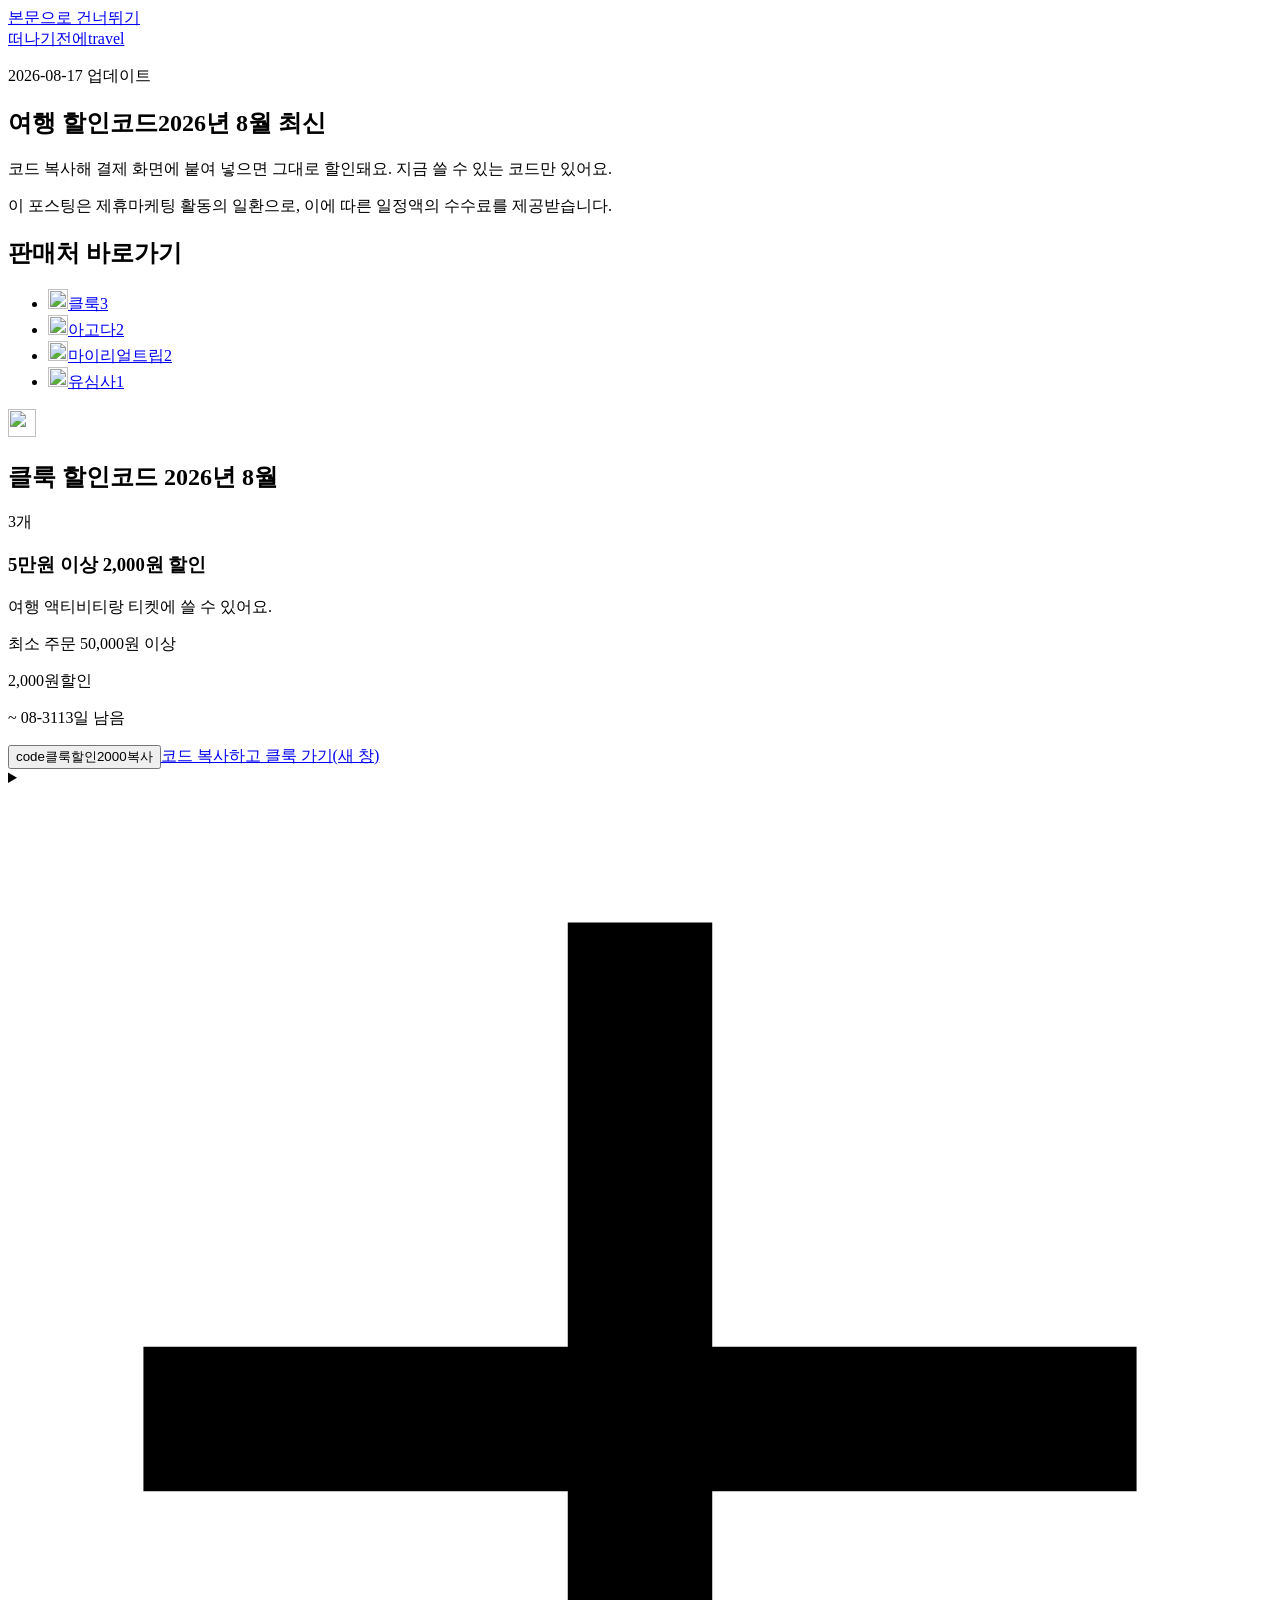
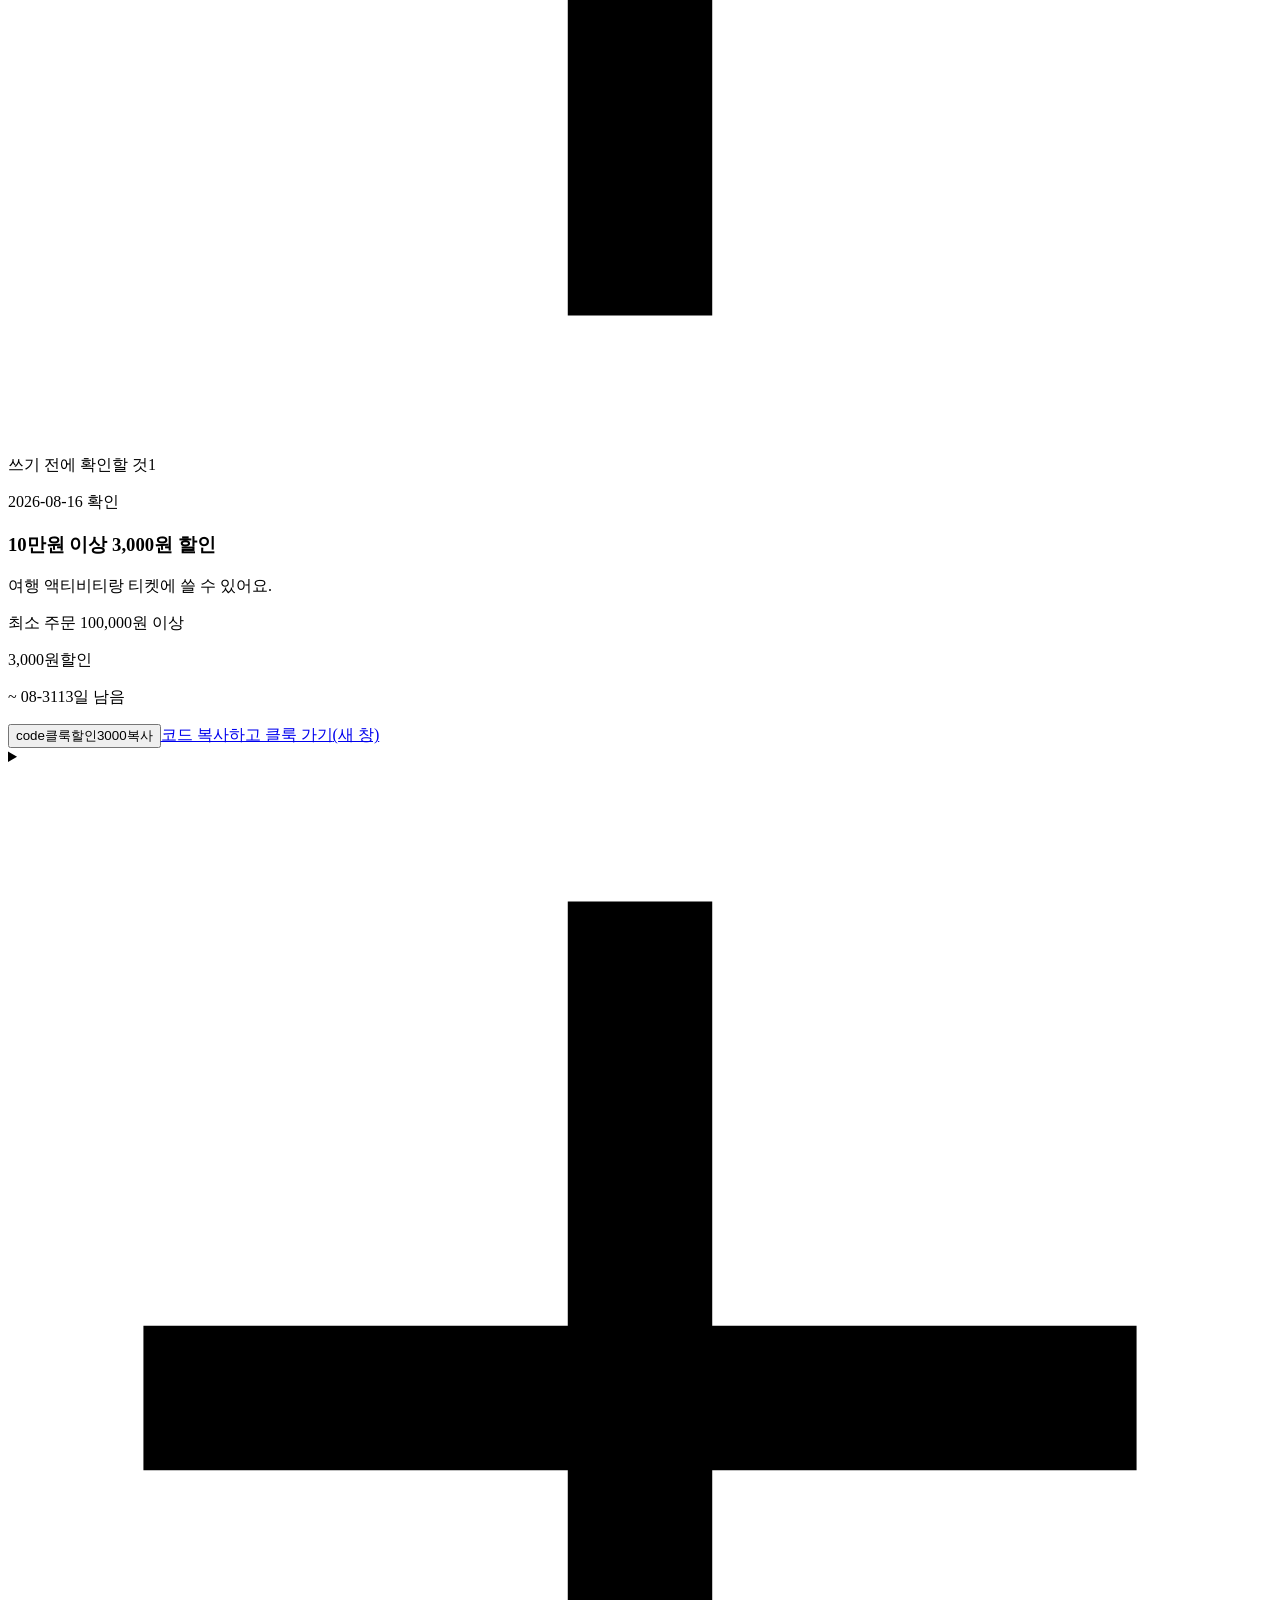
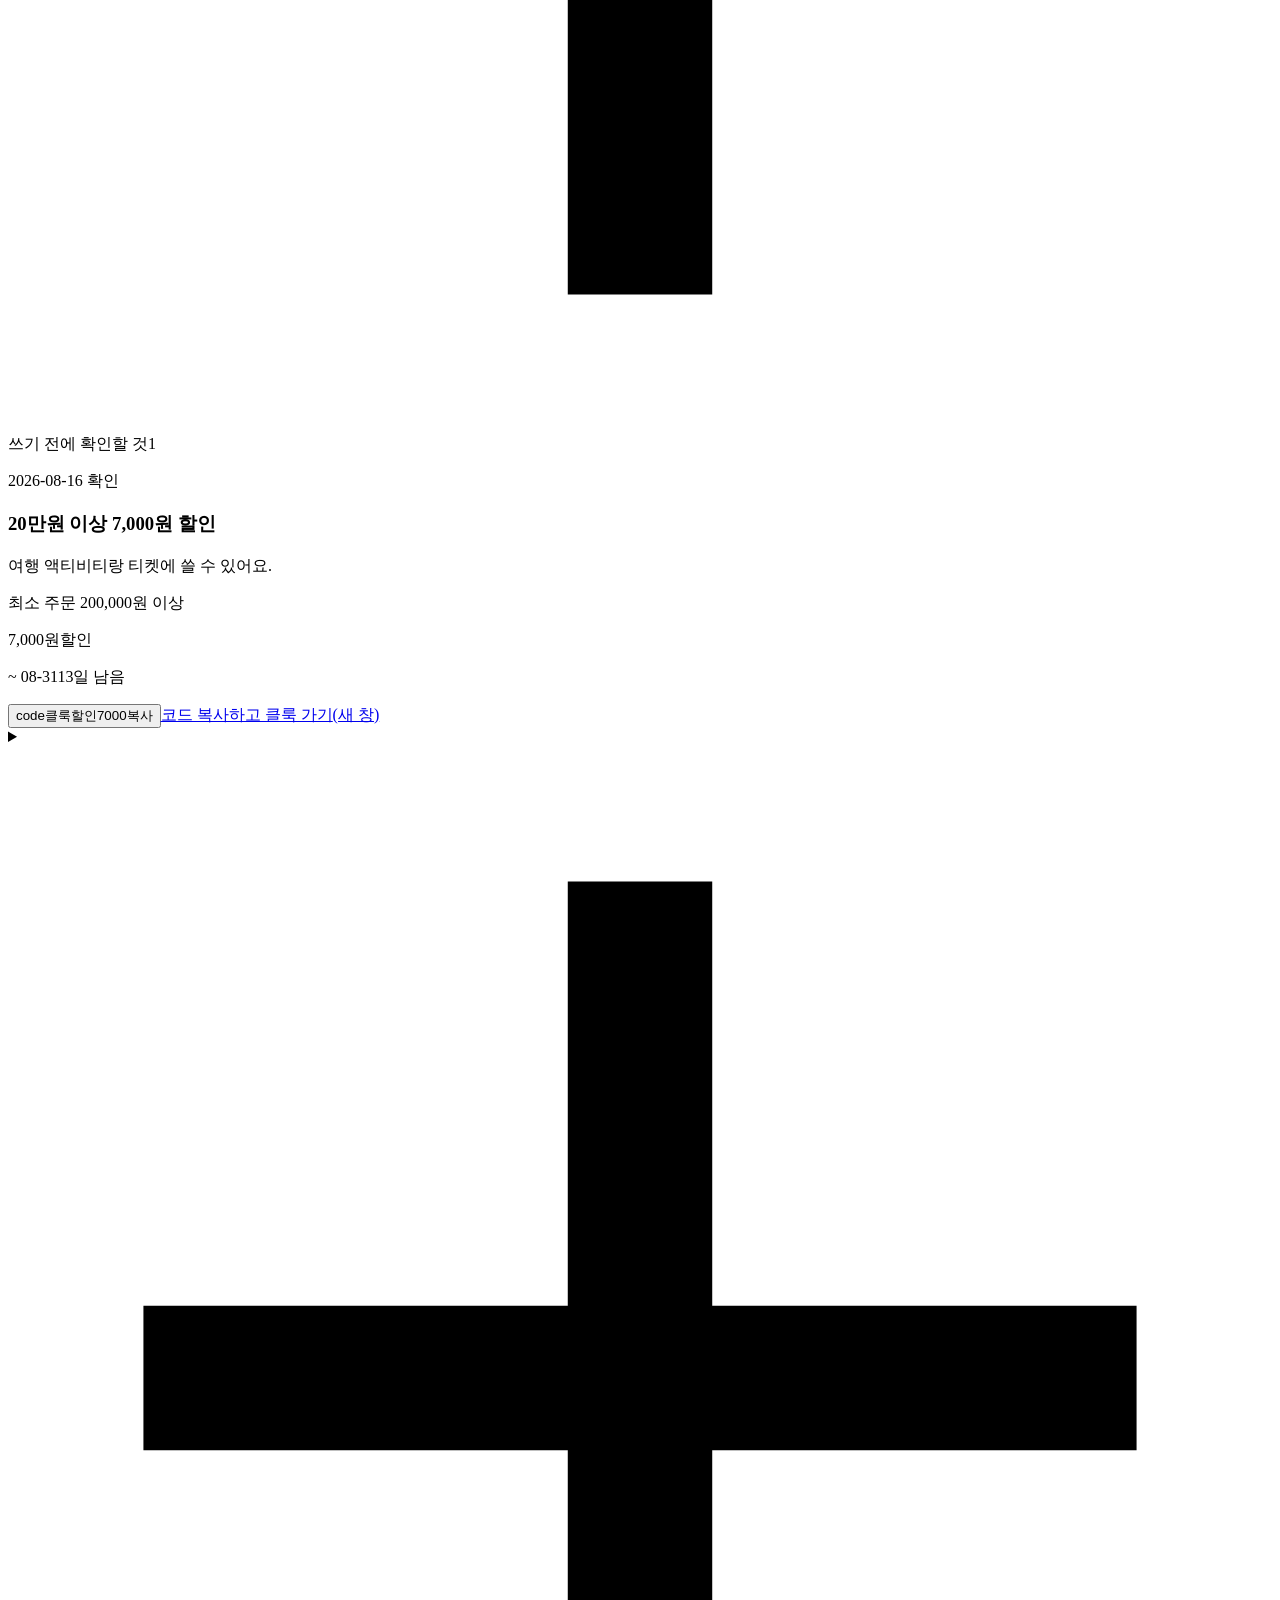
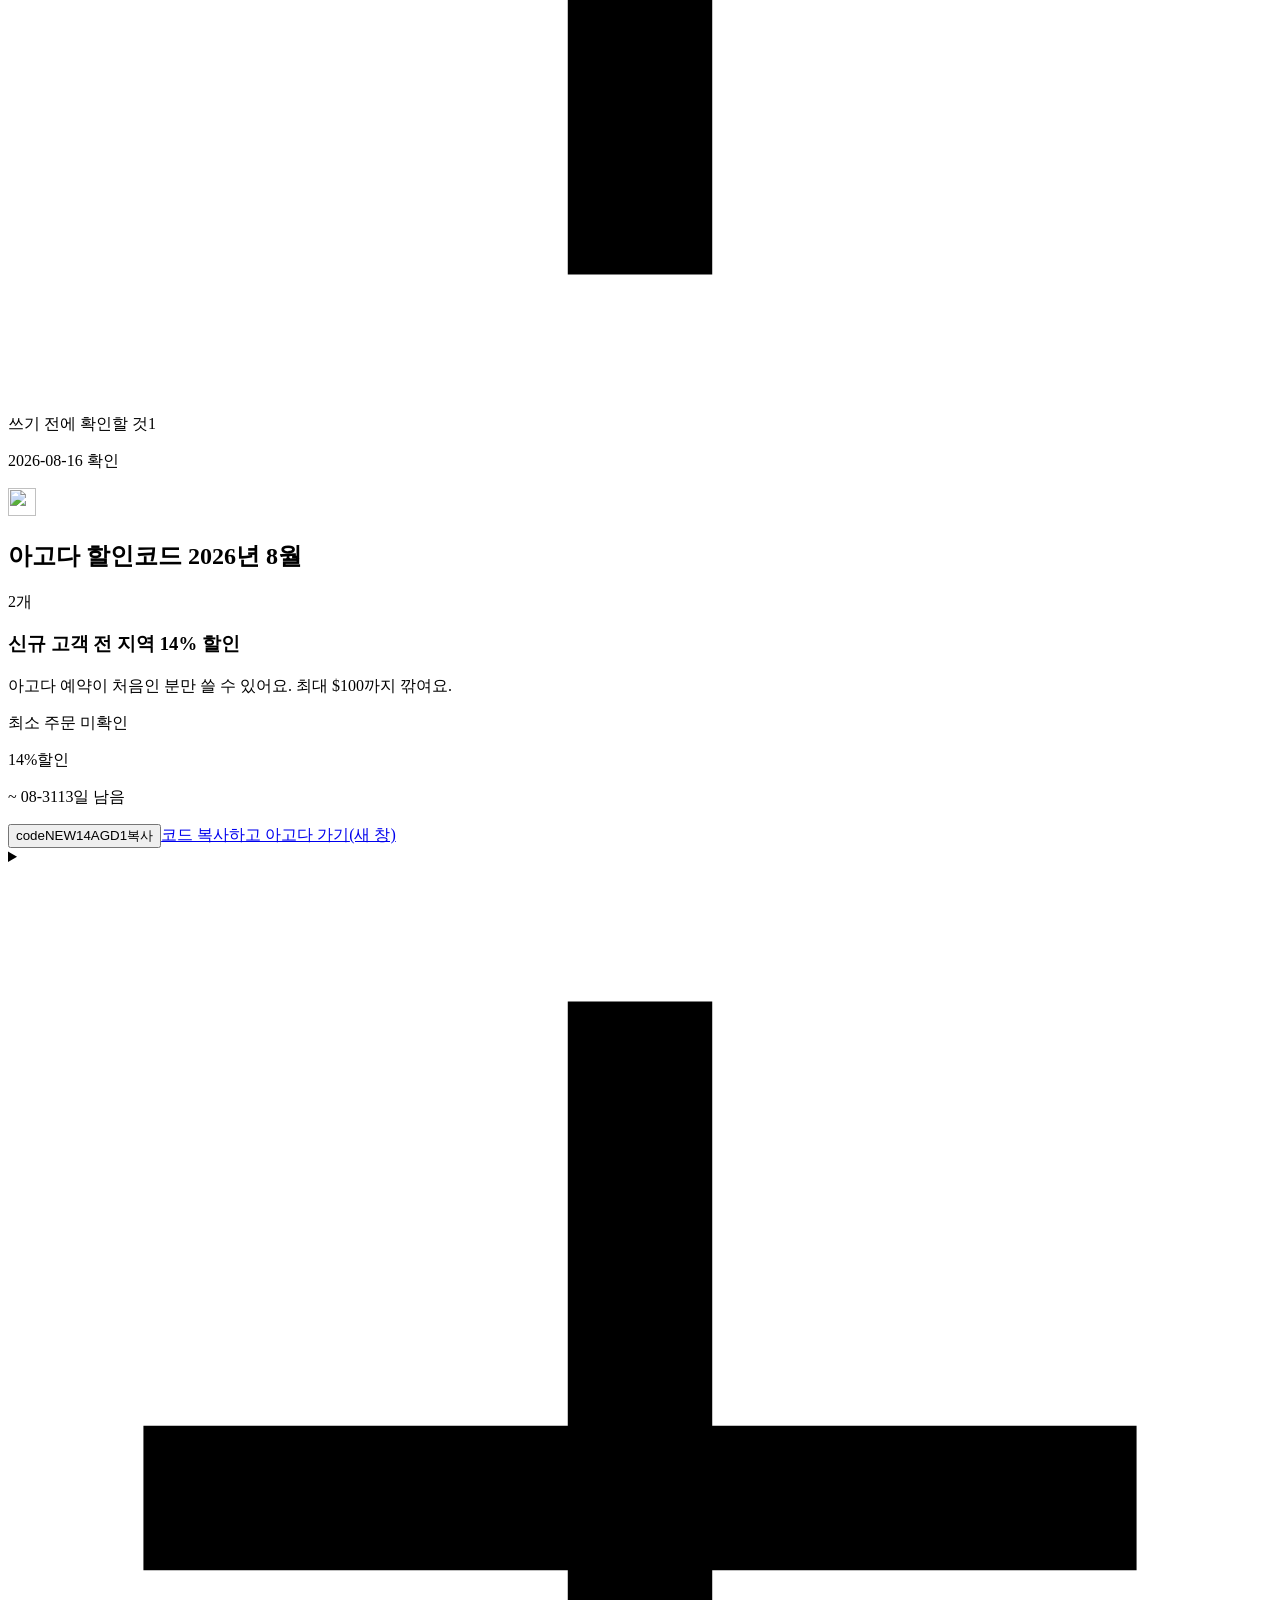
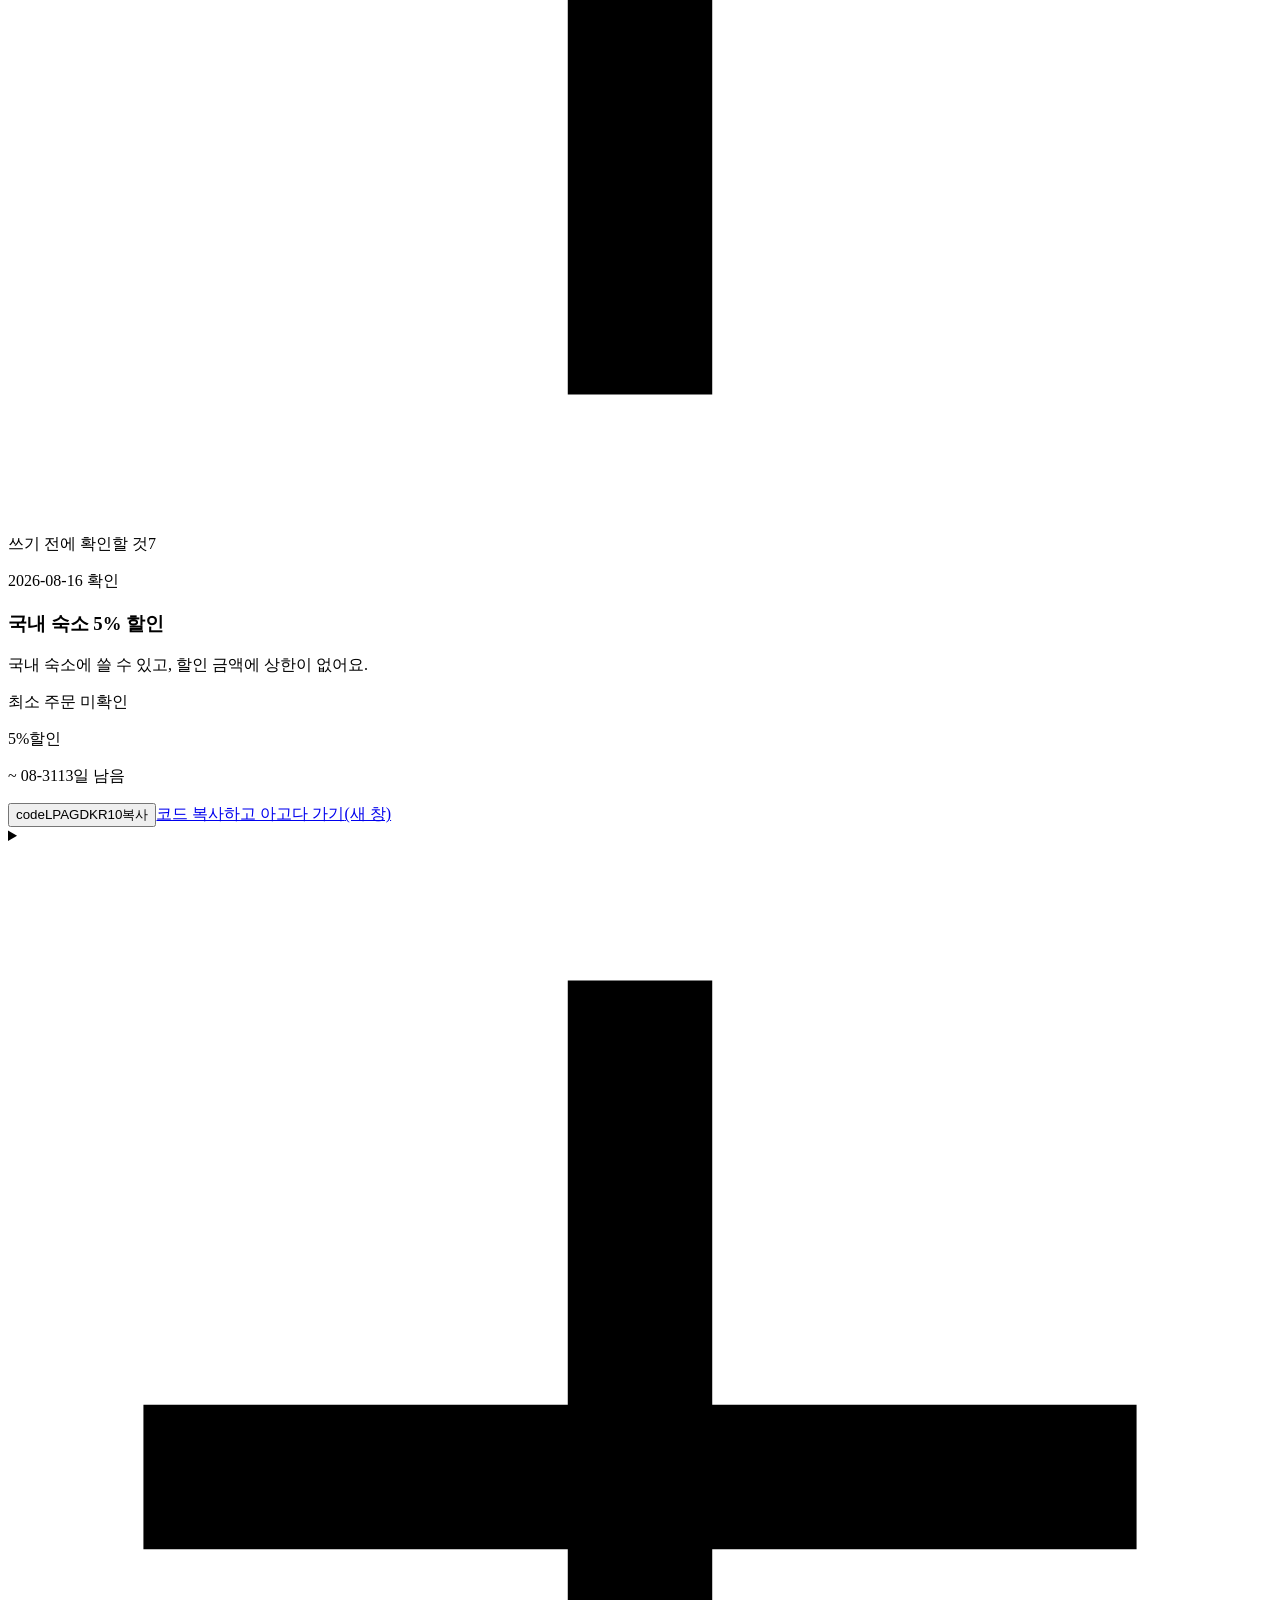
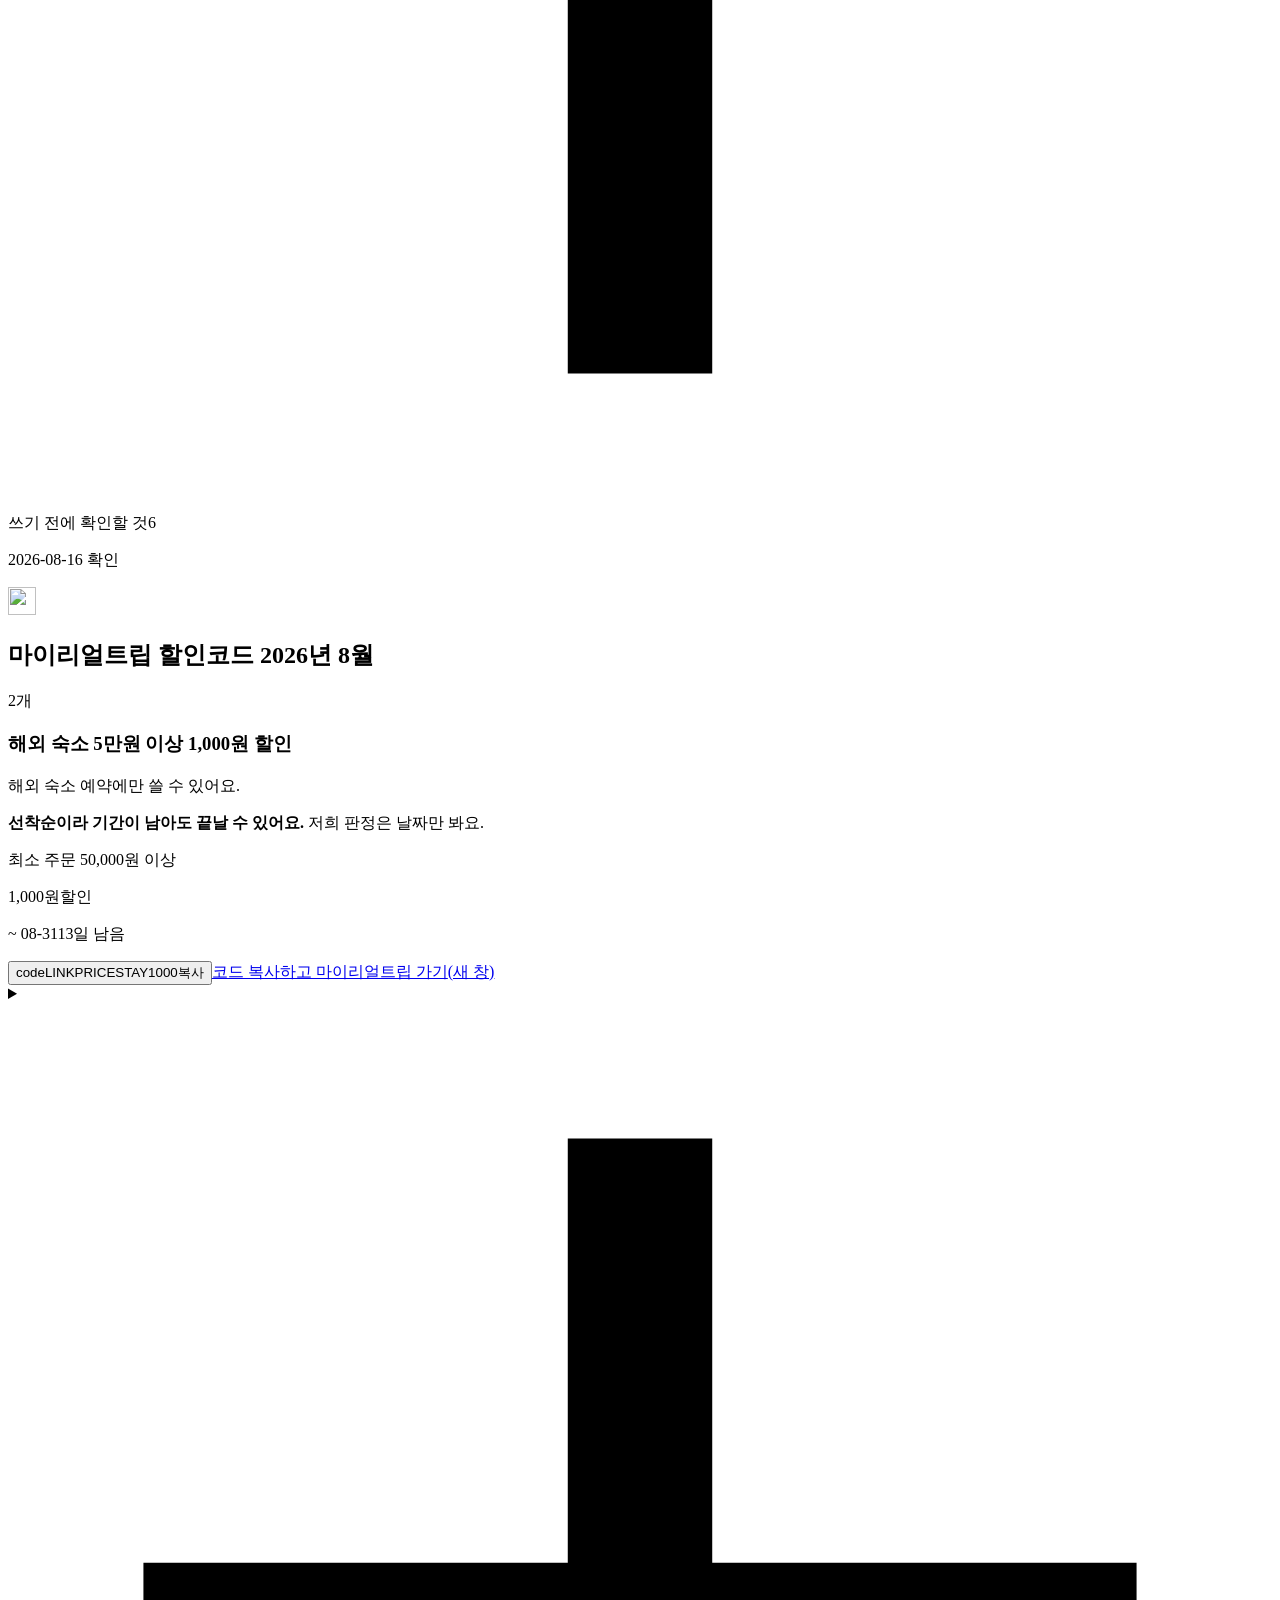
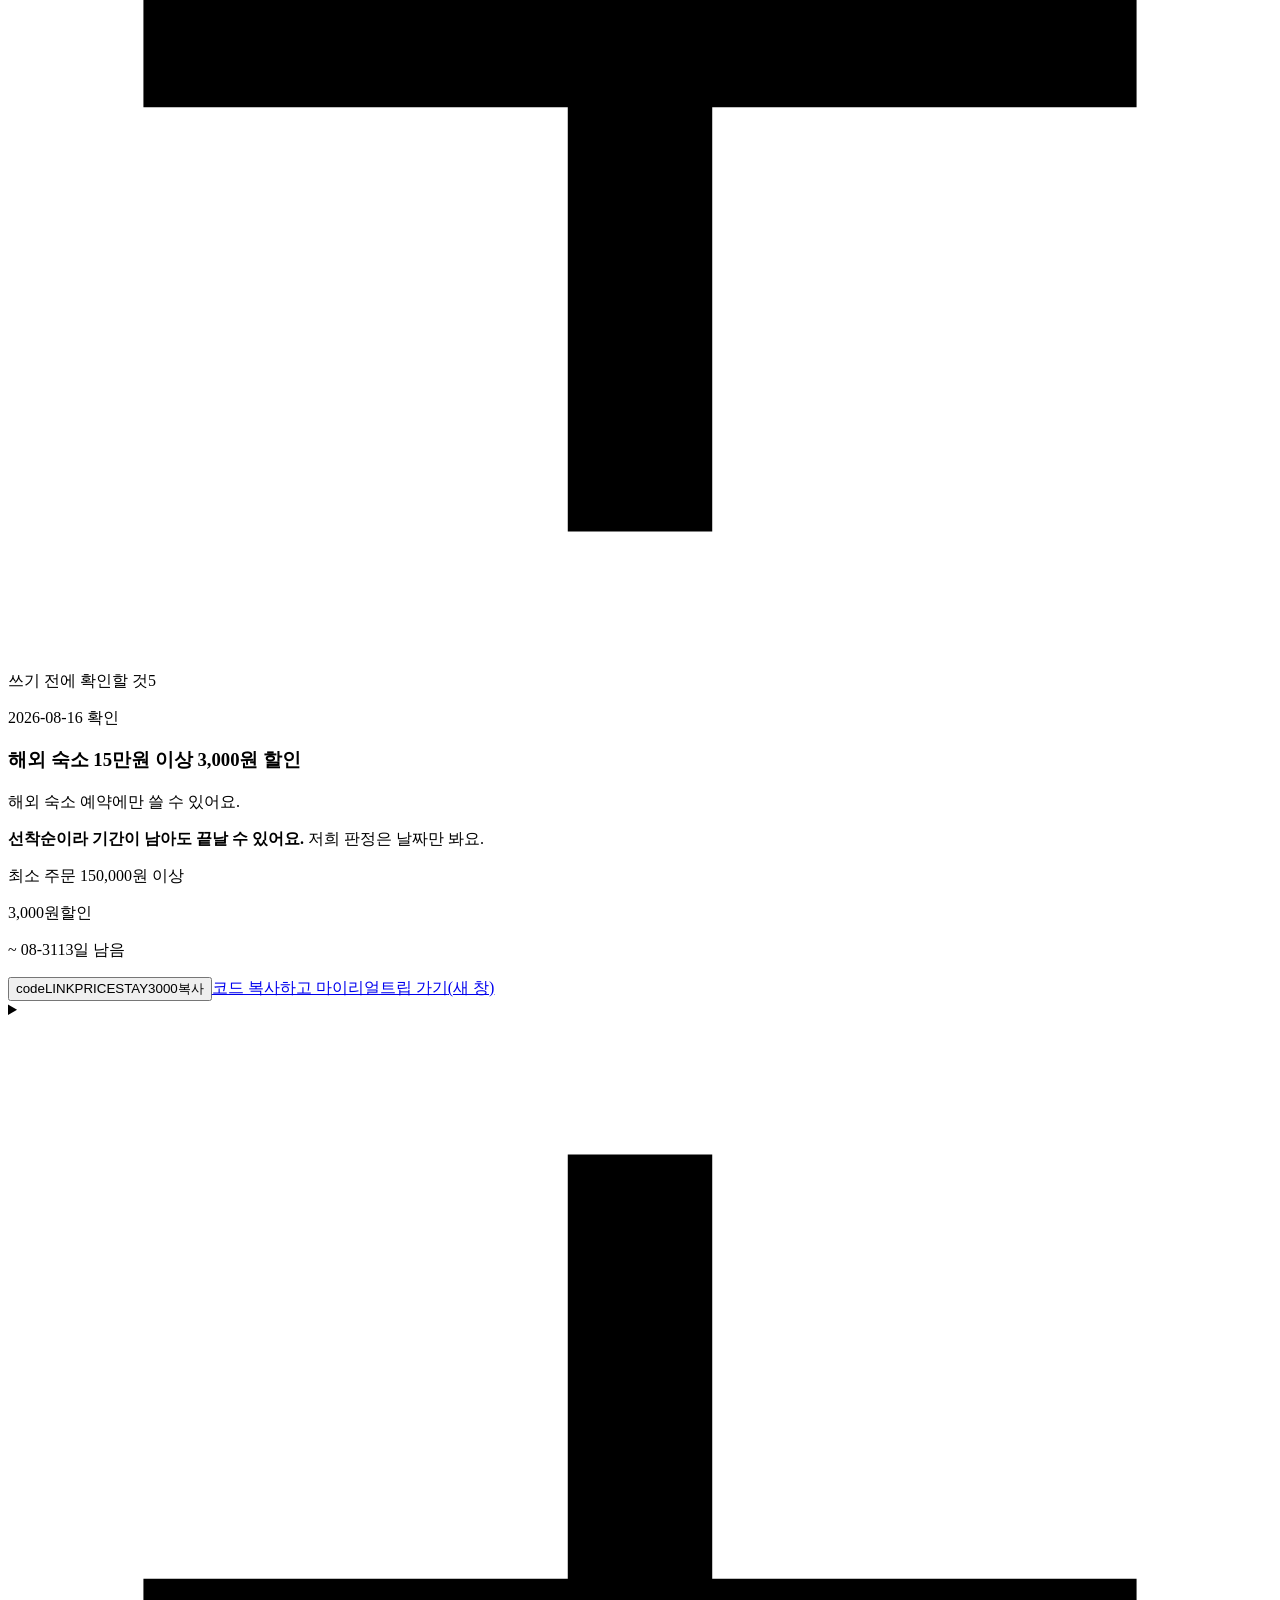
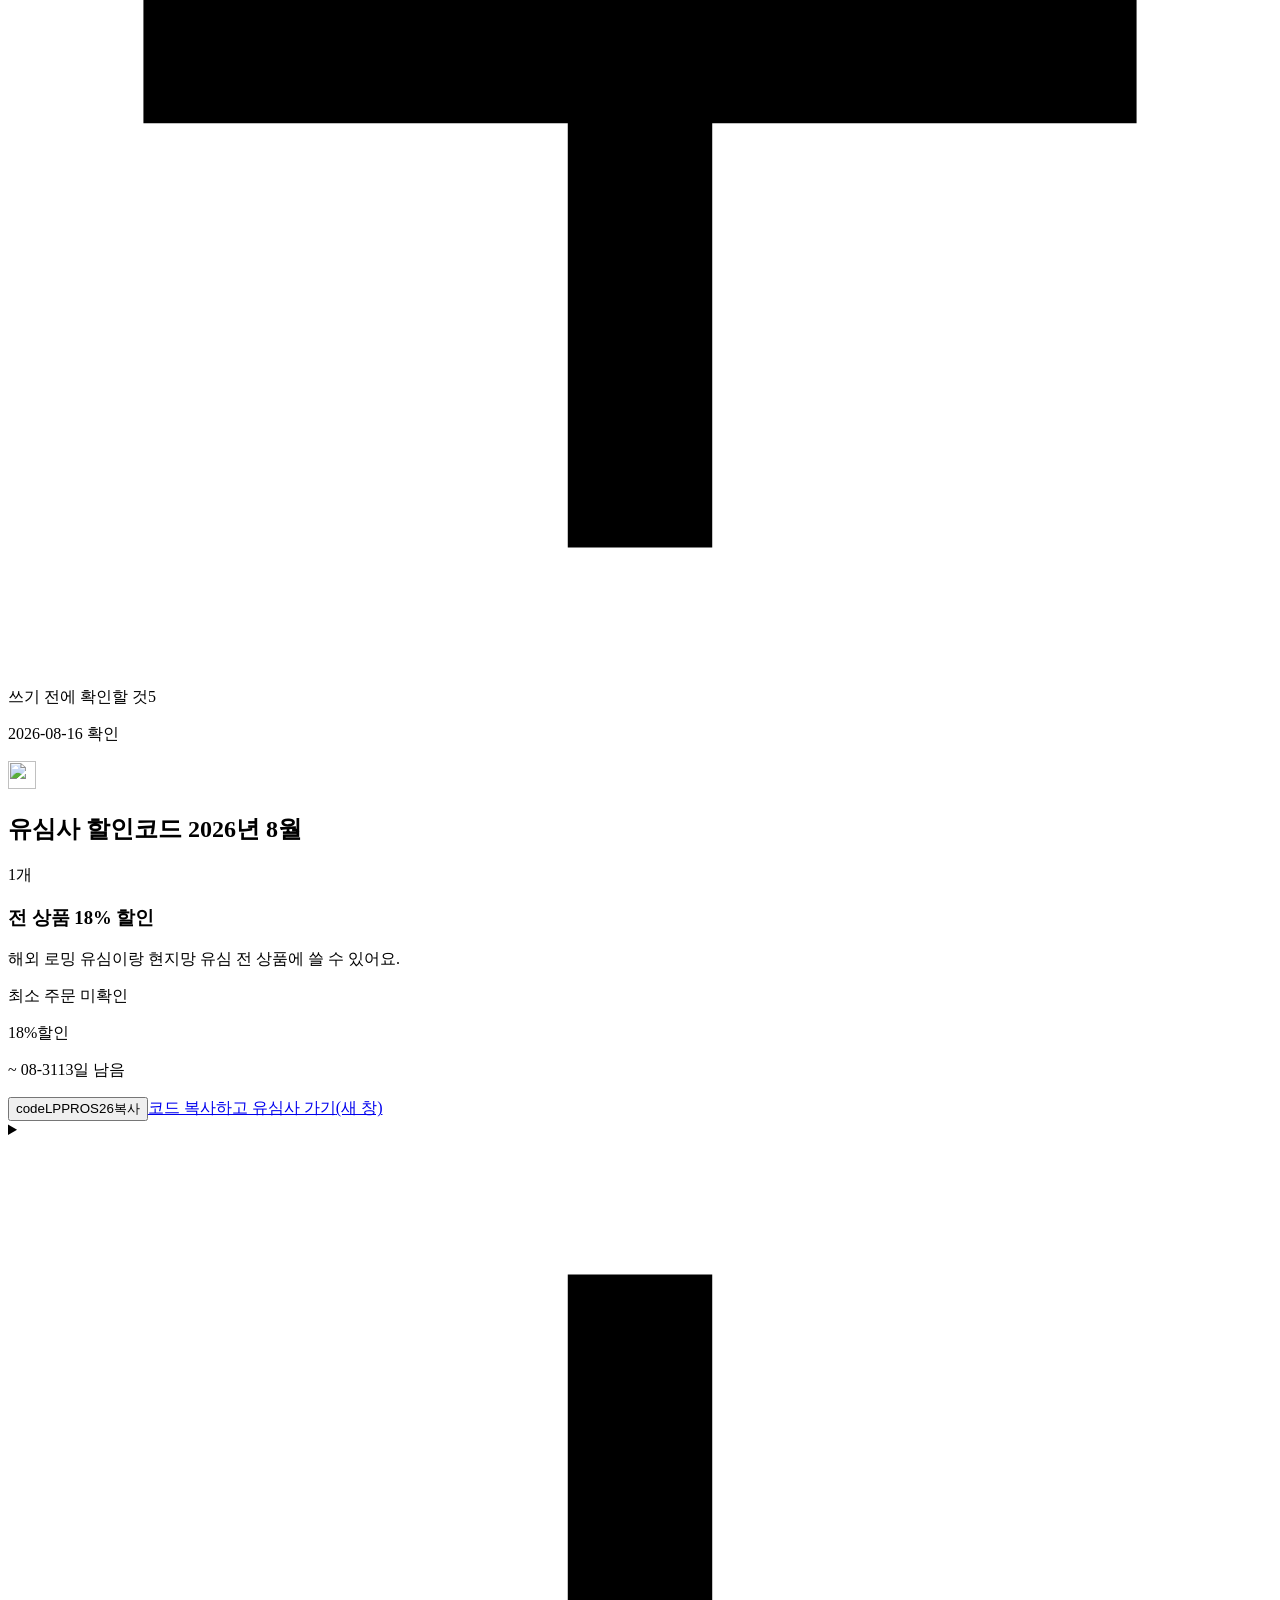
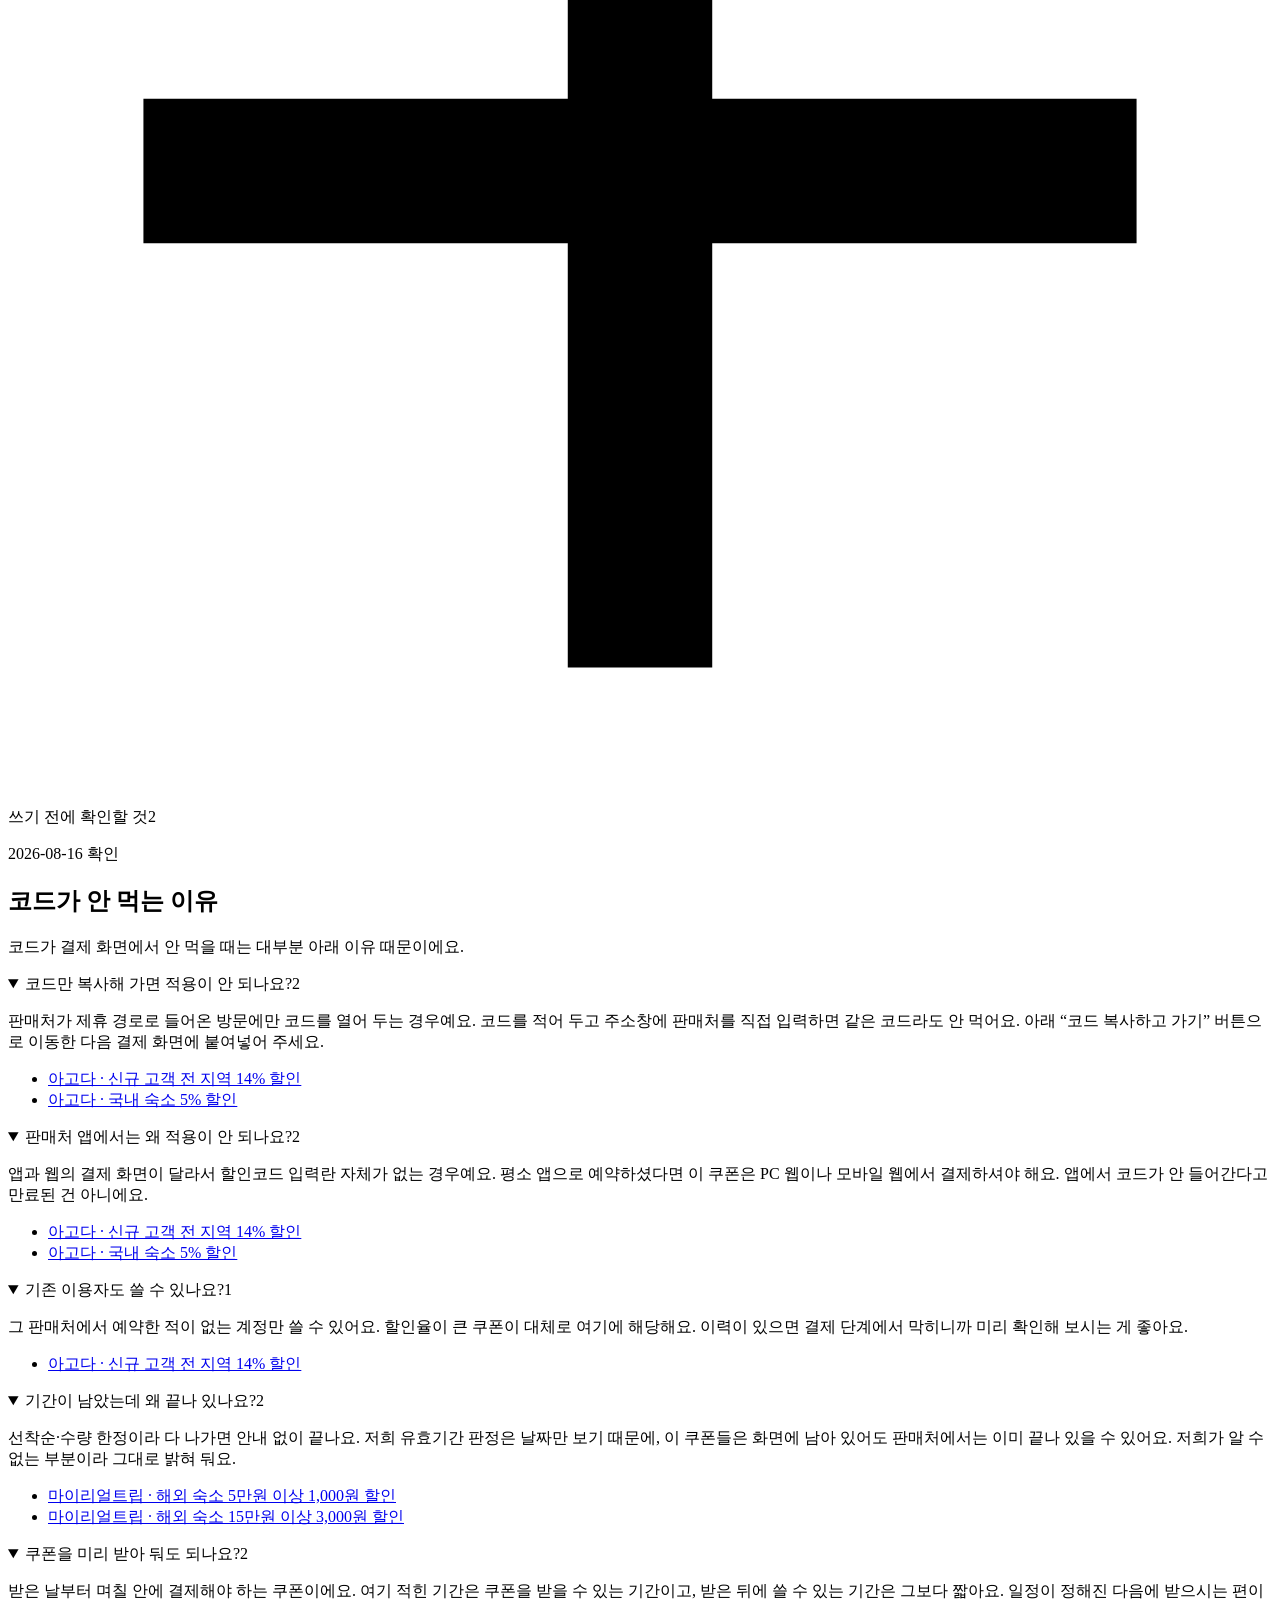
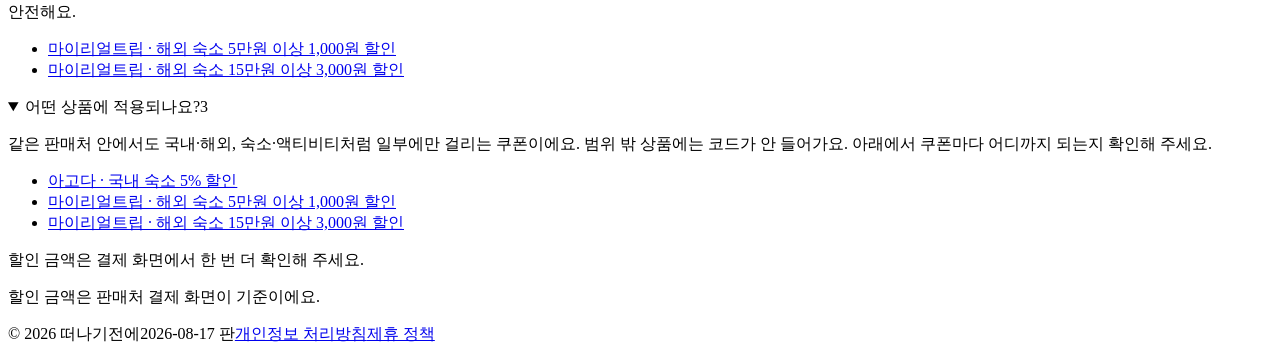
==== commit b46a6de1: "SEO: month+latest keywords in title/H1/H2, strip preachy copy" ====
--- a/index.html
+++ b/index.html
@@ -1,4 +1,4 @@
-<!DOCTYPE html><html lang="ko"><head><meta charset="utf-8"><meta name="viewport" content="width=device-width, initial-scale=1"><title>여행 할인코드 모음 | 떠나기전에</title><meta name="description" content="지금 쓸 수 있는 여행 할인코드만 모아요. 기간 지난 코드는 알아서 내려가요. 판매처에서 안 먹는 이유도 같이 적어 뒀어요."><link rel="canonical" href="https://tobymsg.github.io/coupon-kr/"><meta property="og:type" content="website"><meta property="og:site_name" content="떠나기전에"><meta property="og:title" content="여행 할인코드 모음 | 떠나기전에"><meta property="og:description" content="지금 쓸 수 있는 여행 할인코드만 모아요. 기간 지난 코드는 알아서 내려가요. 판매처에서 안 먹는 이유도 같이 적어 뒀어요."><meta property="og:url" content="https://tobymsg.github.io/coupon-kr/"><meta property="og:locale" content="ko_KR"><meta name="theme-color" content="#ffffff"><meta name="google-site-verification" content="zluaAo0zooep91chkdgXgem3_5u2dbjmNTEY9o7STxA"><meta name="msvalidate.01" content="0EDC56B1EC867FB4C1E455777AA846D2"><!-- 첫 화면 한글 서브셋 1개만 preload (03-design.md 1.6) --><link rel="preload" as="font" type="font/woff2" href="/coupon-kr/fonts/woff2-dynamic-subset/PretendardVariable.subset.90.woff2" crossorigin><script type="application/ld+json">[{"@context":"https://schema.org","@type":"WebSite","name":"떠나기전에","url":"https://tobymsg.github.io/coupon-kr/","inLanguage":"ko-KR","description":"지금 쓸 수 있는 여행 할인코드만 모아요. 기간 지난 코드는 알아서 내려가요. 판매처에서 안 먹는 이유도 같이 적어 뒀어요."},{"@context":"https://schema.org","@type":"ItemList","url":"https://tobymsg.github.io/coupon-kr/","inLanguage":"ko-KR","numberOfItems":8,"itemListElement":[{"@type":"ListItem","position":1,"name":"아고다 신규 고객 전 지역 14% 할인","url":"https://tobymsg.github.io/coupon-kr/#agoda-new14-2026-08"},{"@type":"ListItem","position":2,"name":"아고다 국내 숙소 5% 할인","url":"https://tobymsg.github.io/coupon-kr/#agoda-kr5-2026-08"},{"@type":"ListItem","position":3,"name":"클룩 5만원 이상 2,000원 할인","url":"https://tobymsg.github.io/coupon-kr/#klook-2000-2026-08"},{"@type":"ListItem","position":4,"name":"클룩 10만원 이상 3,000원 할인","url":"https://tobymsg.github.io/coupon-kr/#klook-3000-2026-08"},{"@type":"ListItem","position":5,"name":"클룩 20만원 이상 7,000원 할인","url":"https://tobymsg.github.io/coupon-kr/#klook-7000-2026-08"},{"@type":"ListItem","position":6,"name":"마이리얼트립 해외 숙소 5만원 이상 1,000원 할인","url":"https://tobymsg.github.io/coupon-kr/#myrealtrip-stay1000-2026-08"},{"@type":"ListItem","position":7,"name":"마이리얼트립 해외 숙소 15만원 이상 3,000원 할인","url":"https://tobymsg.github.io/coupon-kr/#myrealtrip-stay3000-2026-08"},{"@type":"ListItem","position":8,"name":"유심사 전 상품 18% 할인","url":"https://tobymsg.github.io/coupon-kr/#usimsa-18-2026-08"}]},{"@context":"https://schema.org","@type":"FAQPage","url":"https://tobymsg.github.io/coupon-kr/","inLanguage":"ko-KR","mainEntity":[{"@type":"Question","name":"코드만 복사해 가면 적용이 안 되나요?","acceptedAnswer":{"@type":"Answer","text":"판매처가 제휴 경로로 들어온 방문에만 코드를 열어 두는 경우예요. 코드를 적어 두고 주소창에 판매처를 직접 입력하면 같은 코드라도 안 먹어요. 아래 “코드 복사하고 가기” 버튼으로 이동한 다음 결제 화면에 붙여넣어 주세요."}},{"@type":"Question","name":"판매처 앱에서는 왜 적용이 안 되나요?","acceptedAnswer":{"@type":"Answer","text":"앱과 웹의 결제 화면이 달라서 할인코드 입력란 자체가 없는 경우예요. 평소 앱으로 예약하셨다면 이 쿠폰은 PC 웹이나 모바일 웹에서 결제하셔야 해요. 앱에서 코드가 안 들어간다고 만료된 건 아니에요."}},{"@type":"Question","name":"기존 이용자도 쓸 수 있나요?","acceptedAnswer":{"@type":"Answer","text":"그 판매처에서 예약한 적이 없는 계정만 쓸 수 있어요. 할인율이 큰 쿠폰이 대체로 여기에 해당해요. 이력이 있으면 결제 단계에서 막히니까 미리 확인해 보시는 게 좋아요."}},{"@type":"Question","name":"기간이 남았는데 왜 끝나 있나요?","acceptedAnswer":{"@type":"Answer","text":"선착순·수량 한정이라 다 나가면 안내 없이 끝나요. 저희 유효기간 판정은 날짜만 보기 때문에, 이 쿠폰들은 화면에 남아 있어도 판매처에서는 이미 끝나 있을 수 있어요. 저희가 알 수 없는 부분이라 그대로 밝혀 둬요."}},{"@type":"Question","name":"쿠폰을 미리 받아 둬도 되나요?","acceptedAnswer":{"@type":"Answer","text":"받은 날부터 며칠 안에 결제해야 하는 쿠폰이에요. 여기 적힌 기간은 쿠폰을 받을 수 있는 기간이고, 받은 뒤에 쓸 수 있는 기간은 그보다 짧아요. 일정이 정해진 다음에 받으시는 편이 안전해요."}},{"@type":"Question","name":"어떤 상품에 적용되나요?","acceptedAnswer":{"@type":"Answer","text":"같은 판매처 안에서도 국내·해외, 숙소·액티비티처럼 일부에만 걸리는 쿠폰이에요. 범위 밖 상품에는 코드가 안 들어가요. 아래에서 쿠폰마다 어디까지 되는지 확인해 주세요."}}]}]</script><link rel="stylesheet" href="/coupon-kr/_astro/BaseLayout.sDN5x2CA.css"></head><body class="bg-canvas text-ink antialiased"><!--
+<!DOCTYPE html><html lang="ko"><head><meta charset="utf-8"><meta name="viewport" content="width=device-width, initial-scale=1"><title>여행 할인코드 2026년 8월 최신 | 떠나기전에</title><meta name="description" content="2026년 8월 최신 여행 할인코드. 클룩·아고다·마이리얼트립·유심사 코드를 한 곳에 모았어요. 복사해 결제 화면에 바로 써요."><link rel="canonical" href="https://tobymsg.github.io/coupon-kr/"><meta property="og:type" content="website"><meta property="og:site_name" content="떠나기전에"><meta property="og:title" content="여행 할인코드 2026년 8월 최신 | 떠나기전에"><meta property="og:description" content="2026년 8월 최신 여행 할인코드. 클룩·아고다·마이리얼트립·유심사 코드를 한 곳에 모았어요. 복사해 결제 화면에 바로 써요."><meta property="og:url" content="https://tobymsg.github.io/coupon-kr/"><meta property="og:locale" content="ko_KR"><meta name="theme-color" content="#ffffff"><meta name="google-site-verification" content="zluaAo0zooep91chkdgXgem3_5u2dbjmNTEY9o7STxA"><meta name="msvalidate.01" content="0EDC56B1EC867FB4C1E455777AA846D2"><!-- 첫 화면 한글 서브셋 1개만 preload (03-design.md 1.6) --><link rel="preload" as="font" type="font/woff2" href="/coupon-kr/fonts/woff2-dynamic-subset/PretendardVariable.subset.90.woff2" crossorigin><script type="application/ld+json">[{"@context":"https://schema.org","@type":"WebSite","name":"떠나기전에","url":"https://tobymsg.github.io/coupon-kr/","inLanguage":"ko-KR","description":"여행 할인코드를 한 곳에 모았어요. 코드를 복사해 결제 화면에 바로 써요. 안 먹는 이유도 같이 적어 뒀어요."},{"@context":"https://schema.org","@type":"ItemList","url":"https://tobymsg.github.io/coupon-kr/","inLanguage":"ko-KR","numberOfItems":8,"itemListElement":[{"@type":"ListItem","position":1,"name":"아고다 신규 고객 전 지역 14% 할인","url":"https://tobymsg.github.io/coupon-kr/#agoda-new14-2026-08"},{"@type":"ListItem","position":2,"name":"아고다 국내 숙소 5% 할인","url":"https://tobymsg.github.io/coupon-kr/#agoda-kr5-2026-08"},{"@type":"ListItem","position":3,"name":"클룩 5만원 이상 2,000원 할인","url":"https://tobymsg.github.io/coupon-kr/#klook-2000-2026-08"},{"@type":"ListItem","position":4,"name":"클룩 10만원 이상 3,000원 할인","url":"https://tobymsg.github.io/coupon-kr/#klook-3000-2026-08"},{"@type":"ListItem","position":5,"name":"클룩 20만원 이상 7,000원 할인","url":"https://tobymsg.github.io/coupon-kr/#klook-7000-2026-08"},{"@type":"ListItem","position":6,"name":"마이리얼트립 해외 숙소 5만원 이상 1,000원 할인","url":"https://tobymsg.github.io/coupon-kr/#myrealtrip-stay1000-2026-08"},{"@type":"ListItem","position":7,"name":"마이리얼트립 해외 숙소 15만원 이상 3,000원 할인","url":"https://tobymsg.github.io/coupon-kr/#myrealtrip-stay3000-2026-08"},{"@type":"ListItem","position":8,"name":"유심사 전 상품 18% 할인","url":"https://tobymsg.github.io/coupon-kr/#usimsa-18-2026-08"}]},{"@context":"https://schema.org","@type":"FAQPage","url":"https://tobymsg.github.io/coupon-kr/","inLanguage":"ko-KR","mainEntity":[{"@type":"Question","name":"코드만 복사해 가면 적용이 안 되나요?","acceptedAnswer":{"@type":"Answer","text":"판매처가 제휴 경로로 들어온 방문에만 코드를 열어 두는 경우예요. 코드를 적어 두고 주소창에 판매처를 직접 입력하면 같은 코드라도 안 먹어요. 아래 “코드 복사하고 가기” 버튼으로 이동한 다음 결제 화면에 붙여넣어 주세요."}},{"@type":"Question","name":"판매처 앱에서는 왜 적용이 안 되나요?","acceptedAnswer":{"@type":"Answer","text":"앱과 웹의 결제 화면이 달라서 할인코드 입력란 자체가 없는 경우예요. 평소 앱으로 예약하셨다면 이 쿠폰은 PC 웹이나 모바일 웹에서 결제하셔야 해요. 앱에서 코드가 안 들어간다고 만료된 건 아니에요."}},{"@type":"Question","name":"기존 이용자도 쓸 수 있나요?","acceptedAnswer":{"@type":"Answer","text":"그 판매처에서 예약한 적이 없는 계정만 쓸 수 있어요. 할인율이 큰 쿠폰이 대체로 여기에 해당해요. 이력이 있으면 결제 단계에서 막히니까 미리 확인해 보시는 게 좋아요."}},{"@type":"Question","name":"기간이 남았는데 왜 끝나 있나요?","acceptedAnswer":{"@type":"Answer","text":"선착순·수량 한정이라 다 나가면 안내 없이 끝나요. 저희 유효기간 판정은 날짜만 보기 때문에, 이 쿠폰들은 화면에 남아 있어도 판매처에서는 이미 끝나 있을 수 있어요. 저희가 알 수 없는 부분이라 그대로 밝혀 둬요."}},{"@type":"Question","name":"쿠폰을 미리 받아 둬도 되나요?","acceptedAnswer":{"@type":"Answer","text":"받은 날부터 며칠 안에 결제해야 하는 쿠폰이에요. 여기 적힌 기간은 쿠폰을 받을 수 있는 기간이고, 받은 뒤에 쓸 수 있는 기간은 그보다 짧아요. 일정이 정해진 다음에 받으시는 편이 안전해요."}},{"@type":"Question","name":"어떤 상품에 적용되나요?","acceptedAnswer":{"@type":"Answer","text":"같은 판매처 안에서도 국내·해외, 숙소·액티비티처럼 일부에만 걸리는 쿠폰이에요. 범위 밖 상품에는 코드가 안 들어가요. 아래에서 쿠폰마다 어디까지 되는지 확인해 주세요."}}]}]</script><link rel="stylesheet" href="/coupon-kr/_astro/BaseLayout.BASWHzUB.css"></head><body class="bg-canvas text-ink antialiased"><!--
     THESIS: 쿠폰 하나가 여권에 찍힌 도장 하나다. 이 카테고리가 늘 만드는 배열 —
     점선 티켓 타일 그리드에 빨간 %숫자와 카운트다운 배지 — 를 거부한다.
     OWN-WORLD: 무표백 사증면 종이(#f2ede2)에 기요셰 보안 무늬, 잉크 세 가지(입국 초록·주의 주홍·
@@ -13,4 +13,4 @@
     마감은 배지가 아니라 잉크 농도로 말한다(오실로스코프·크랙트로에서 가져온 규율).
     FINISH: unreviewed and undocumented is unfinished; this build ends with the finish review,
     the verdict, DESIGN.md, and every shipping raster carrying its provenance.
-    --><a href="#main" class="sr-only focus:not-sr-only focus:absolute focus:left-4 focus:top-4 focus:z-50 focus:rounded-md focus:bg-surface-2 focus:px-4 focus:py-2 focus:text-ink">본문으로 건너뛰기</a><header class="border-b border-hairline"><div class="mx-auto max-w-wide px-4 sm:px-6"><div class="flex items-baseline justify-between gap-4 border-t-[3px] border-double border-t-hairline-strong py-3"><a href="/coupon-kr/" class="inline-flex items-baseline gap-2 text-ink"><span class="text-[17px] font-bold tracking-[-0.01em]">떠나기전에</span><span class="font-mono text-[10px] tracking-[0.24em] text-go uppercase">travel</span></a><p data-num class="font-mono text-[11px] tracking-[0.04em] text-ink-tertiary">2026-08-17 판 · 오늘 기준</p></div></div></header><main id="main" class="mx-auto w-full px-4 py-8 sm:px-6 max-w-wide"><section><h1 class="text-[28px] font-bold leading-[1.15] tracking-[-0.025em] text-ink break-keep sm:text-[44px]">여행 할인코드</h1><p class="mt-2 max-w-prose text-[15px] leading-[1.6] text-ink-muted break-keep sm:mt-3 sm:text-[17px]">지금 쓸 수 있는 여행 할인코드만 모았어요. 결제 화면에서 코드 하나 복사하고 바로 가요.<span class="font-medium text-ink">기간 지난 건 알아서 내려가요.</span></p></section><aside class="mt-4 rounded-[4px] border border-hairline bg-surface-1 px-4 py-3"><p data-affiliate-notice class="text-[16px] leading-[1.7] text-ink-muted break-keep">이 포스팅은 제휴마케팅 활동의 일환으로, 이에 따른 일정액의 수수료를 제공받습니다.</p></aside><nav aria-labelledby="merchant-nav" class="mt-6"><h2 id="merchant-nav" class="sr-only">판매처 바로가기</h2><ul class="flex flex-wrap gap-2 sm:flex-nowrap sm:overflow-x-auto sm:pb-1"><li class="shrink-0"><a href="#m-klook" class="inline-flex items-center gap-2 rounded-full border border-hairline bg-white px-3 py-2 transition-colors hover:border-go hover:bg-mint-soft focus-visible:outline-2 focus-visible:outline-offset-2 focus-visible:outline-go"><img src="/coupon-kr/merchants/klook.png" alt="" width="20" height="20" class="size-5 rounded-sm object-contain" loading="lazy"><span class="text-[13px] font-semibold text-ink">클룩</span><span data-num class="font-mono text-[11px] text-ink-subtle">3</span></a></li><li class="shrink-0"><a href="#m-agoda" class="inline-flex items-center gap-2 rounded-full border border-hairline bg-white px-3 py-2 transition-colors hover:border-go hover:bg-mint-soft focus-visible:outline-2 focus-visible:outline-offset-2 focus-visible:outline-go"><img src="/coupon-kr/merchants/agoda.png" alt="" width="20" height="20" class="size-5 rounded-sm object-contain" loading="lazy"><span class="text-[13px] font-semibold text-ink">아고다</span><span data-num class="font-mono text-[11px] text-ink-subtle">2</span></a></li><li class="shrink-0"><a href="#m-myrealtrip" class="inline-flex items-center gap-2 rounded-full border border-hairline bg-white px-3 py-2 transition-colors hover:border-go hover:bg-mint-soft focus-visible:outline-2 focus-visible:outline-offset-2 focus-visible:outline-go"><img src="/coupon-kr/merchants/myrealtrip.png" alt="" width="20" height="20" class="size-5 rounded-sm object-contain" loading="lazy"><span class="text-[13px] font-semibold text-ink">마이리얼트립</span><span data-num class="font-mono text-[11px] text-ink-subtle">2</span></a></li><li class="shrink-0"><a href="#m-usimsa" class="inline-flex items-center gap-2 rounded-full border border-hairline bg-white px-3 py-2 transition-colors hover:border-go hover:bg-mint-soft focus-visible:outline-2 focus-visible:outline-offset-2 focus-visible:outline-go"><img src="/coupon-kr/merchants/usimsa.png" alt="" width="20" height="20" class="size-5 rounded-sm object-contain" loading="lazy"><span class="text-[13px] font-semibold text-ink">유심사</span><span data-num class="font-mono text-[11px] text-ink-subtle">1</span></a></li></ul></nav><div class="mt-8"><section id="m-klook" class="scroll-mt-24 mt-10 first:mt-0"><div class="flex items-center gap-3 border-b border-hairline pb-3"><img src="/coupon-kr/merchants/klook.png" alt="" width="28" height="28" class="size-7 rounded-sm object-contain" loading="lazy"><h2 class="text-[22px] font-bold leading-[1.2] tracking-[-0.02em] text-ink break-keep sm:text-[28px]">클룩 할인코드</h2><span data-num class="font-mono text-[12px] text-ink-subtle">3개</span></div><div role="list" aria-label="클룩 할인코드" class="board mt-1"><article id="klook-2000-2026-08" data-merchant="klook" role="listitem" class="board-row scroll-mt-20 border-t border-hairline py-4 transition-colors duration-150 hover:bg-surface-1 sm:py-5 last:border-b"><div class="grid gap-x-5 gap-y-2 md:grid-cols-[minmax(0,1fr)_10rem_9rem] md:items-baseline"><div class="order-1 min-w-0"><h3 class="text-[16px] font-semibold text-ink break-keep">5만원 이상 2,000원 할인</h3><p class="mt-1 text-[15px] leading-[1.6] text-ink-muted break-keep">여행 액티비티랑 티켓에 쓸 수 있어요.</p><p class="mt-1.5 text-[13px] text-ink-subtle">최소 주문 50,000원 이상</p></div><p data-num class="order-3 self-center rounded-md px-0 text-right text-[24px] font-bold leading-[1.15] tracking-[-0.02em] text-go md:bg-mint-soft md:px-3 md:py-2 md:order-2 md:text-[28px]">2,000원<span class="block text-[12px] font-medium tracking-normal text-ink-subtle">할인</span></p><p data-num class="order-2 text-right font-mono text-[14px] leading-[1.5] text-ink md:order-3">~ 08-31<span class="block text-[12px] tracking-[0.02em] text-ink-subtle">13일 남음</span></p></div><div class="mt-3 flex flex-col gap-2.5 md:flex-row md:items-stretch"><button type="button" data-copy="클룩할인2000" data-coupon="klook-2000-2026-08" data-merchant="klook" data-copied-label="복사했어요" class="flex w-full items-center justify-between gap-3 rounded-[2px] border border-ink/30 bg-surface-2 px-3 py-2.5 text-left transition-colors duration-150 hover:bg-surface-3 focus-visible:outline-2 focus-visible:outline-offset-2 focus-visible:outline-go data-[copied]:border-go data-[copy-failed]:border-final md:flex-1"><span class="min-w-0 flex-1"><span class="block font-mono text-[11px] tracking-[0.14em] text-ink-subtle uppercase">code</span><span class="block select-all text-[17px] leading-[1.35] break-all text-ink font-sans tracking-[0.06em]">클룩할인2000</span></span><span data-copy-label aria-live="polite" class="shrink-0 self-end border border-go/50 px-2.5 py-1.5 text-[13px] font-semibold text-go">복사</span></button><a href="https://click.linkprice.com/click.php?m=klook&amp;a=A100706880&amp;l=9999&amp;l_cd1=3&amp;l_cd2=0&amp;tu=https%3A%2F%2Fwww.klook.com%2Fko%2Ftetris%2Fpromo%2Flinkprice%2F" target="_blank" rel="sponsored noopener noreferrer" data-event="affiliate_clicked" data-merchant="클룩" data-coupon="klook-2000-2026-08" data-copy="클룩할인2000" data-copied-label="복사했어요 · 가는 중" class="inline-flex min-h-[48px] w-full items-center justify-center bg-go px-4 py-3 text-center text-[15px] font-semibold leading-[1.35] text-surface-1 break-keep transition-transform duration-150 active:translate-y-px focus-visible:outline-2 focus-visible:outline-offset-2 focus-visible:outline-go md:w-52"><span data-copy-label>코드 복사하고 클룩 가기</span><span class="sr-only">(새 창)</span></a></div><div class="mt-2.5 flex flex-wrap items-baseline justify-between gap-x-4 gap-y-1.5"><details class="group"><summary class="flex min-h-11 cursor-pointer list-none items-center gap-2 text-[13px] font-medium text-ink"><svg class="size-3.5 shrink-0 text-ink-subtle transition-transform duration-150 group-open:rotate-45" viewBox="0 0 14 14" aria-hidden="true" fill="none" stroke="currentColor" stroke-width="1.6"><path d="M7 1.5v11M1.5 7h11"></path></svg>쓰기 전에 확인할 것<span data-num class="font-mono text-[11px] font-normal text-ink-subtle">1</span></summary><ul class="mt-1.5 space-y-1.5 border-l border-hairline-strong pl-3 text-[13px] leading-[1.65] text-ink-muted break-keep"><li>일부 상품에는 사용할 수 없습니다.</li></ul></details><p data-num class="ml-auto font-mono text-[11px] text-ink-tertiary">2026-08-16 확인</p></div></article><article id="klook-3000-2026-08" data-merchant="klook" role="listitem" class="board-row scroll-mt-20 border-t border-hairline py-4 transition-colors duration-150 hover:bg-surface-1 sm:py-5 last:border-b"><div class="grid gap-x-5 gap-y-2 md:grid-cols-[minmax(0,1fr)_10rem_9rem] md:items-baseline"><div class="order-1 min-w-0"><h3 class="text-[16px] font-semibold text-ink break-keep">10만원 이상 3,000원 할인</h3><p class="mt-1 text-[15px] leading-[1.6] text-ink-muted break-keep">여행 액티비티랑 티켓에 쓸 수 있어요.</p><p class="mt-1.5 text-[13px] text-ink-subtle">최소 주문 100,000원 이상</p></div><p data-num class="order-3 self-center rounded-md px-0 text-right text-[24px] font-bold leading-[1.15] tracking-[-0.02em] text-go md:bg-mint-soft md:px-3 md:py-2 md:order-2 md:text-[28px]">3,000원<span class="block text-[12px] font-medium tracking-normal text-ink-subtle">할인</span></p><p data-num class="order-2 text-right font-mono text-[14px] leading-[1.5] text-ink md:order-3">~ 08-31<span class="block text-[12px] tracking-[0.02em] text-ink-subtle">13일 남음</span></p></div><div class="mt-3 flex flex-col gap-2.5 md:flex-row md:items-stretch"><button type="button" data-copy="클룩할인3000" data-coupon="klook-3000-2026-08" data-merchant="klook" data-copied-label="복사했어요" class="flex w-full items-center justify-between gap-3 rounded-[2px] border border-ink/30 bg-surface-2 px-3 py-2.5 text-left transition-colors duration-150 hover:bg-surface-3 focus-visible:outline-2 focus-visible:outline-offset-2 focus-visible:outline-go data-[copied]:border-go data-[copy-failed]:border-final md:flex-1"><span class="min-w-0 flex-1"><span class="block font-mono text-[11px] tracking-[0.14em] text-ink-subtle uppercase">code</span><span class="block select-all text-[17px] leading-[1.35] break-all text-ink font-sans tracking-[0.06em]">클룩할인3000</span></span><span data-copy-label aria-live="polite" class="shrink-0 self-end border border-go/50 px-2.5 py-1.5 text-[13px] font-semibold text-go">복사</span></button><a href="https://click.linkprice.com/click.php?m=klook&amp;a=A100706880&amp;l=9999&amp;l_cd1=3&amp;l_cd2=0&amp;tu=https%3A%2F%2Fwww.klook.com%2Fko%2Ftetris%2Fpromo%2Flinkprice%2F" target="_blank" rel="sponsored noopener noreferrer" data-event="affiliate_clicked" data-merchant="클룩" data-coupon="klook-3000-2026-08" data-copy="클룩할인3000" data-copied-label="복사했어요 · 가는 중" class="inline-flex min-h-[48px] w-full items-center justify-center bg-go px-4 py-3 text-center text-[15px] font-semibold leading-[1.35] text-surface-1 break-keep transition-transform duration-150 active:translate-y-px focus-visible:outline-2 focus-visible:outline-offset-2 focus-visible:outline-go md:w-52"><span data-copy-label>코드 복사하고 클룩 가기</span><span class="sr-only">(새 창)</span></a></div><div class="mt-2.5 flex flex-wrap items-baseline justify-between gap-x-4 gap-y-1.5"><details class="group"><summary class="flex min-h-11 cursor-pointer list-none items-center gap-2 text-[13px] font-medium text-ink"><svg class="size-3.5 shrink-0 text-ink-subtle transition-transform duration-150 group-open:rotate-45" viewBox="0 0 14 14" aria-hidden="true" fill="none" stroke="currentColor" stroke-width="1.6"><path d="M7 1.5v11M1.5 7h11"></path></svg>쓰기 전에 확인할 것<span data-num class="font-mono text-[11px] font-normal text-ink-subtle">1</span></summary><ul class="mt-1.5 space-y-1.5 border-l border-hairline-strong pl-3 text-[13px] leading-[1.65] text-ink-muted break-keep"><li>일부 상품에는 사용할 수 없습니다.</li></ul></details><p data-num class="ml-auto font-mono text-[11px] text-ink-tertiary">2026-08-16 확인</p></div></article><article id="klook-7000-2026-08" data-merchant="klook" role="listitem" class="board-row scroll-mt-20 border-t border-hairline py-4 transition-colors duration-150 hover:bg-surface-1 sm:py-5 last:border-b"><div class="grid gap-x-5 gap-y-2 md:grid-cols-[minmax(0,1fr)_10rem_9rem] md:items-baseline"><div class="order-1 min-w-0"><h3 class="text-[16px] font-semibold text-ink break-keep">20만원 이상 7,000원 할인</h3><p class="mt-1 text-[15px] leading-[1.6] text-ink-muted break-keep">여행 액티비티랑 티켓에 쓸 수 있어요.</p><p class="mt-1.5 text-[13px] text-ink-subtle">최소 주문 200,000원 이상</p></div><p data-num class="order-3 self-center rounded-md px-0 text-right text-[24px] font-bold leading-[1.15] tracking-[-0.02em] text-go md:bg-mint-soft md:px-3 md:py-2 md:order-2 md:text-[28px]">7,000원<span class="block text-[12px] font-medium tracking-normal text-ink-subtle">할인</span></p><p data-num class="order-2 text-right font-mono text-[14px] leading-[1.5] text-ink md:order-3">~ 08-31<span class="block text-[12px] tracking-[0.02em] text-ink-subtle">13일 남음</span></p></div><div class="mt-3 flex flex-col gap-2.5 md:flex-row md:items-stretch"><button type="button" data-copy="클룩할인7000" data-coupon="klook-7000-2026-08" data-merchant="klook" data-copied-label="복사했어요" class="flex w-full items-center justify-between gap-3 rounded-[2px] border border-ink/30 bg-surface-2 px-3 py-2.5 text-left transition-colors duration-150 hover:bg-surface-3 focus-visible:outline-2 focus-visible:outline-offset-2 focus-visible:outline-go data-[copied]:border-go data-[copy-failed]:border-final md:flex-1"><span class="min-w-0 flex-1"><span class="block font-mono text-[11px] tracking-[0.14em] text-ink-subtle uppercase">code</span><span class="block select-all text-[17px] leading-[1.35] break-all text-ink font-sans tracking-[0.06em]">클룩할인7000</span></span><span data-copy-label aria-live="polite" class="shrink-0 self-end border border-go/50 px-2.5 py-1.5 text-[13px] font-semibold text-go">복사</span></button><a href="https://click.linkprice.com/click.php?m=klook&amp;a=A100706880&amp;l=9999&amp;l_cd1=3&amp;l_cd2=0&amp;tu=https%3A%2F%2Fwww.klook.com%2Fko%2Ftetris%2Fpromo%2Flinkprice%2F" target="_blank" rel="sponsored noopener noreferrer" data-event="affiliate_clicked" data-merchant="클룩" data-coupon="klook-7000-2026-08" data-copy="클룩할인7000" data-copied-label="복사했어요 · 가는 중" class="inline-flex min-h-[48px] w-full items-center justify-center bg-go px-4 py-3 text-center text-[15px] font-semibold leading-[1.35] text-surface-1 break-keep transition-transform duration-150 active:translate-y-px focus-visible:outline-2 focus-visible:outline-offset-2 focus-visible:outline-go md:w-52"><span data-copy-label>코드 복사하고 클룩 가기</span><span class="sr-only">(새 창)</span></a></div><div class="mt-2.5 flex flex-wrap items-baseline justify-between gap-x-4 gap-y-1.5"><details class="group"><summary class="flex min-h-11 cursor-pointer list-none items-center gap-2 text-[13px] font-medium text-ink"><svg class="size-3.5 shrink-0 text-ink-subtle transition-transform duration-150 group-open:rotate-45" viewBox="0 0 14 14" aria-hidden="true" fill="none" stroke="currentColor" stroke-width="1.6"><path d="M7 1.5v11M1.5 7h11"></path></svg>쓰기 전에 확인할 것<span data-num class="font-mono text-[11px] font-normal text-ink-subtle">1</span></summary><ul class="mt-1.5 space-y-1.5 border-l border-hairline-strong pl-3 text-[13px] leading-[1.65] text-ink-muted break-keep"><li>일부 상품에는 사용할 수 없습니다.</li></ul></details><p data-num class="ml-auto font-mono text-[11px] text-ink-tertiary">2026-08-16 확인</p></div></article></div></section><section id="m-agoda" class="scroll-mt-24 mt-10 first:mt-0"><div class="flex items-center gap-3 border-b border-hairline pb-3"><img src="/coupon-kr/merchants/agoda.png" alt="" width="28" height="28" class="size-7 rounded-sm object-contain" loading="lazy"><h2 class="text-[22px] font-bold leading-[1.2] tracking-[-0.02em] text-ink break-keep sm:text-[28px]">아고다 할인코드</h2><span data-num class="font-mono text-[12px] text-ink-subtle">2개</span></div><div role="list" aria-label="아고다 할인코드" class="board mt-1"><article id="agoda-new14-2026-08" data-merchant="agoda" role="listitem" class="board-row scroll-mt-20 border-t border-hairline py-4 transition-colors duration-150 hover:bg-surface-1 sm:py-5 last:border-b"><div class="grid gap-x-5 gap-y-2 md:grid-cols-[minmax(0,1fr)_10rem_9rem] md:items-baseline"><div class="order-1 min-w-0"><h3 class="text-[16px] font-semibold text-ink break-keep">신규 고객 전 지역 14% 할인</h3><p class="mt-1 text-[15px] leading-[1.6] text-ink-muted break-keep">아고다 예약이 처음인 분만 쓸 수 있어요. 최대 $100까지 깎여요.</p><p class="mt-1.5 text-[13px] text-ink-subtle">최소 주문 미확인</p></div><p data-num class="order-3 self-center rounded-md px-0 text-right text-[24px] font-bold leading-[1.15] tracking-[-0.02em] text-go md:bg-mint-soft md:px-3 md:py-2 md:order-2 md:text-[28px]">14%<span class="block text-[12px] font-medium tracking-normal text-ink-subtle">할인</span></p><p data-num class="order-2 text-right font-mono text-[14px] leading-[1.5] text-ink md:order-3">~ 08-31<span class="block text-[12px] tracking-[0.02em] text-ink-subtle">13일 남음</span></p></div><div class="mt-3 flex flex-col gap-2.5 md:flex-row md:items-stretch"><button type="button" data-copy="NEW14AGD1" data-coupon="agoda-new14-2026-08" data-merchant="agoda" data-copied-label="복사했어요" class="flex w-full items-center justify-between gap-3 rounded-[2px] border border-ink/30 bg-surface-2 px-3 py-2.5 text-left transition-colors duration-150 hover:bg-surface-3 focus-visible:outline-2 focus-visible:outline-offset-2 focus-visible:outline-go data-[copied]:border-go data-[copy-failed]:border-final md:flex-1"><span class="min-w-0 flex-1"><span class="block font-mono text-[11px] tracking-[0.14em] text-ink-subtle uppercase">code</span><span class="block select-all text-[17px] leading-[1.35] break-all text-ink font-mono tracking-[0.02em]">NEW14AGD1</span></span><span data-copy-label aria-live="polite" class="shrink-0 self-end border border-go/50 px-2.5 py-1.5 text-[13px] font-semibold text-go">복사</span></button><a href="https://click.linkprice.com/click.php?m=agoda&amp;a=A100706880&amp;l=9999&amp;l_cd1=3&amp;l_cd2=0&amp;tu=https%3A%2F%2Fwww.agoda.com%2Fko-kr%2F" target="_blank" rel="sponsored noopener noreferrer" data-event="affiliate_clicked" data-merchant="아고다" data-coupon="agoda-new14-2026-08" data-copy="NEW14AGD1" data-copied-label="복사했어요 · 가는 중" class="inline-flex min-h-[48px] w-full items-center justify-center bg-go px-4 py-3 text-center text-[15px] font-semibold leading-[1.35] text-surface-1 break-keep transition-transform duration-150 active:translate-y-px focus-visible:outline-2 focus-visible:outline-offset-2 focus-visible:outline-go md:w-52"><span data-copy-label>코드 복사하고 아고다 가기</span><span class="sr-only">(새 창)</span></a></div><div class="mt-2.5 flex flex-wrap items-baseline justify-between gap-x-4 gap-y-1.5"><details class="group"><summary class="flex min-h-11 cursor-pointer list-none items-center gap-2 text-[13px] font-medium text-ink"><svg class="size-3.5 shrink-0 text-ink-subtle transition-transform duration-150 group-open:rotate-45" viewBox="0 0 14 14" aria-hidden="true" fill="none" stroke="currentColor" stroke-width="1.6"><path d="M7 1.5v11M1.5 7h11"></path></svg>쓰기 전에 확인할 것<span data-num class="font-mono text-[11px] font-normal text-ink-subtle">7</span></summary><ul class="mt-1.5 space-y-1.5 border-l border-hairline-strong pl-3 text-[13px] leading-[1.65] text-ink-muted break-keep"><li>아고다를 통해 예약한 이력이 없는 신규 고객만 사용할 수 있습니다.</li><li>위 링크를 거쳐 접속했을 때만 할인코드가 적용됩니다. 코드만 복사해서 직접 들어가면 적용되지 않습니다.</li><li>아고다 앱에서는 적용되지 않습니다. PC 웹 또는 모바일 웹에서 결제해 주세요.</li><li>결제 화면의 할인쿠폰 입력란에 코드를 넣어야 합니다.</li><li>&#39;쿠폰적용가능&#39; 표시가 없는 상품에는 적용되지 않습니다.</li><li>숙박 기간은 2026-12-31까지입니다. 예약은 2026-08-31까지 해야 합니다.</li><li>최대 할인 한도는 미화 100달러입니다. 원화 한도는 공지에 없어 환산하지 않았습니다.</li></ul></details><p data-num class="ml-auto font-mono text-[11px] text-ink-tertiary">2026-08-16 확인</p></div></article><article id="agoda-kr5-2026-08" data-merchant="agoda" role="listitem" class="board-row scroll-mt-20 border-t border-hairline py-4 transition-colors duration-150 hover:bg-surface-1 sm:py-5 last:border-b"><div class="grid gap-x-5 gap-y-2 md:grid-cols-[minmax(0,1fr)_10rem_9rem] md:items-baseline"><div class="order-1 min-w-0"><h3 class="text-[16px] font-semibold text-ink break-keep">국내 숙소 5% 할인</h3><p class="mt-1 text-[15px] leading-[1.6] text-ink-muted break-keep">국내 숙소에 쓸 수 있고, 할인 금액에 상한이 없어요.</p><p class="mt-1.5 text-[13px] text-ink-subtle">최소 주문 미확인</p></div><p data-num class="order-3 self-center rounded-md px-0 text-right text-[24px] font-bold leading-[1.15] tracking-[-0.02em] text-go md:bg-mint-soft md:px-3 md:py-2 md:order-2 md:text-[28px]">5%<span class="block text-[12px] font-medium tracking-normal text-ink-subtle">할인</span></p><p data-num class="order-2 text-right font-mono text-[14px] leading-[1.5] text-ink md:order-3">~ 08-31<span class="block text-[12px] tracking-[0.02em] text-ink-subtle">13일 남음</span></p></div><div class="mt-3 flex flex-col gap-2.5 md:flex-row md:items-stretch"><button type="button" data-copy="LPAGDKR10" data-coupon="agoda-kr5-2026-08" data-merchant="agoda" data-copied-label="복사했어요" class="flex w-full items-center justify-between gap-3 rounded-[2px] border border-ink/30 bg-surface-2 px-3 py-2.5 text-left transition-colors duration-150 hover:bg-surface-3 focus-visible:outline-2 focus-visible:outline-offset-2 focus-visible:outline-go data-[copied]:border-go data-[copy-failed]:border-final md:flex-1"><span class="min-w-0 flex-1"><span class="block font-mono text-[11px] tracking-[0.14em] text-ink-subtle uppercase">code</span><span class="block select-all text-[17px] leading-[1.35] break-all text-ink font-mono tracking-[0.02em]">LPAGDKR10</span></span><span data-copy-label aria-live="polite" class="shrink-0 self-end border border-go/50 px-2.5 py-1.5 text-[13px] font-semibold text-go">복사</span></button><a href="https://click.linkprice.com/click.php?m=agoda&amp;a=A100706880&amp;l=9999&amp;l_cd1=3&amp;l_cd2=0&amp;tu=https%3A%2F%2Fwww.agoda.com%2Fko-kr%2F" target="_blank" rel="sponsored noopener noreferrer" data-event="affiliate_clicked" data-merchant="아고다" data-coupon="agoda-kr5-2026-08" data-copy="LPAGDKR10" data-copied-label="복사했어요 · 가는 중" class="inline-flex min-h-[48px] w-full items-center justify-center bg-go px-4 py-3 text-center text-[15px] font-semibold leading-[1.35] text-surface-1 break-keep transition-transform duration-150 active:translate-y-px focus-visible:outline-2 focus-visible:outline-offset-2 focus-visible:outline-go md:w-52"><span data-copy-label>코드 복사하고 아고다 가기</span><span class="sr-only">(새 창)</span></a></div><div class="mt-2.5 flex flex-wrap items-baseline justify-between gap-x-4 gap-y-1.5"><details class="group"><summary class="flex min-h-11 cursor-pointer list-none items-center gap-2 text-[13px] font-medium text-ink"><svg class="size-3.5 shrink-0 text-ink-subtle transition-transform duration-150 group-open:rotate-45" viewBox="0 0 14 14" aria-hidden="true" fill="none" stroke="currentColor" stroke-width="1.6"><path d="M7 1.5v11M1.5 7h11"></path></svg>쓰기 전에 확인할 것<span data-num class="font-mono text-[11px] font-normal text-ink-subtle">6</span></summary><ul class="mt-1.5 space-y-1.5 border-l border-hairline-strong pl-3 text-[13px] leading-[1.65] text-ink-muted break-keep"><li>국내 숙소 전용입니다. 해외 숙소에는 적용되지 않습니다.</li><li>할인 금액 상한이 없습니다.</li><li>위 링크를 거쳐 접속했을 때만 할인코드가 적용됩니다.</li><li>아고다 앱에서는 적용되지 않습니다. PC 웹 또는 모바일 웹에서 결제해 주세요.</li><li>&#39;쿠폰적용가능&#39; 표시가 없는 상품에는 적용되지 않습니다.</li><li>숙박 기간은 2027-06-30까지입니다. 예약은 2026-08-31까지 해야 합니다.</li></ul></details><p data-num class="ml-auto font-mono text-[11px] text-ink-tertiary">2026-08-16 확인</p></div></article></div></section><section id="m-myrealtrip" class="scroll-mt-24 mt-10 first:mt-0"><div class="flex items-center gap-3 border-b border-hairline pb-3"><img src="/coupon-kr/merchants/myrealtrip.png" alt="" width="28" height="28" class="size-7 rounded-sm object-contain" loading="lazy"><h2 class="text-[22px] font-bold leading-[1.2] tracking-[-0.02em] text-ink break-keep sm:text-[28px]">마이리얼트립 할인코드</h2><span data-num class="font-mono text-[12px] text-ink-subtle">2개</span></div><div role="list" aria-label="마이리얼트립 할인코드" class="board mt-1"><article id="myrealtrip-stay1000-2026-08" data-merchant="myrealtrip" role="listitem" class="board-row scroll-mt-20 border-t border-hairline py-4 transition-colors duration-150 hover:bg-surface-1 sm:py-5 last:border-b"><div class="grid gap-x-5 gap-y-2 md:grid-cols-[minmax(0,1fr)_10rem_9rem] md:items-baseline"><div class="order-1 min-w-0"><h3 class="text-[16px] font-semibold text-ink break-keep">해외 숙소 5만원 이상 1,000원 할인</h3><p class="mt-1 text-[15px] leading-[1.6] text-ink-muted break-keep">해외 숙소 예약에만 쓸 수 있어요.</p><p class="mt-1.5 text-[13px] leading-[1.55] text-final break-keep"><strong class="font-semibold">선착순이라 기간이 남아도 끝날 수 있어요.</strong> 저희 판정은 날짜만 봐요.</p><p class="mt-1.5 text-[13px] text-ink-subtle">최소 주문 50,000원 이상</p></div><p data-num class="order-3 self-center rounded-md px-0 text-right text-[24px] font-bold leading-[1.15] tracking-[-0.02em] text-go md:bg-mint-soft md:px-3 md:py-2 md:order-2 md:text-[28px]">1,000원<span class="block text-[12px] font-medium tracking-normal text-ink-subtle">할인</span></p><p data-num class="order-2 text-right font-mono text-[14px] leading-[1.5] text-ink md:order-3">~ 08-31<span class="block text-[12px] tracking-[0.02em] text-ink-subtle">13일 남음</span></p></div><div class="mt-3 flex flex-col gap-2.5 md:flex-row md:items-stretch"><button type="button" data-copy="LINKPRICESTAY1000" data-coupon="myrealtrip-stay1000-2026-08" data-merchant="myrealtrip" data-copied-label="복사했어요" class="flex w-full items-center justify-between gap-3 rounded-[2px] border border-ink/30 bg-surface-2 px-3 py-2.5 text-left transition-colors duration-150 hover:bg-surface-3 focus-visible:outline-2 focus-visible:outline-offset-2 focus-visible:outline-go data-[copied]:border-go data-[copy-failed]:border-final md:flex-1"><span class="min-w-0 flex-1"><span class="block font-mono text-[11px] tracking-[0.14em] text-ink-subtle uppercase">code</span><span class="block select-all text-[17px] leading-[1.35] break-all text-ink font-mono tracking-[0.02em]">LINKPRICESTAY1000</span></span><span data-copy-label aria-live="polite" class="shrink-0 self-end border border-go/50 px-2.5 py-1.5 text-[13px] font-semibold text-go">복사</span></button><a href="https://click.linkprice.com/click.php?m=myrealtrip&amp;a=A100706880&amp;l=9999&amp;l_cd1=3&amp;l_cd2=0&amp;tu=https%3A%2F%2Fwww.myrealtrip.com%2F" target="_blank" rel="sponsored noopener noreferrer" data-event="affiliate_clicked" data-merchant="마이리얼트립" data-coupon="myrealtrip-stay1000-2026-08" data-copy="LINKPRICESTAY1000" data-copied-label="복사했어요 · 가는 중" class="inline-flex min-h-[48px] w-full items-center justify-center bg-go px-4 py-3 text-center text-[15px] font-semibold leading-[1.35] text-surface-1 break-keep transition-transform duration-150 active:translate-y-px focus-visible:outline-2 focus-visible:outline-offset-2 focus-visible:outline-go md:w-52"><span data-copy-label>코드 복사하고 마이리얼트립 가기</span><span class="sr-only">(새 창)</span></a></div><div class="mt-2.5 flex flex-wrap items-baseline justify-between gap-x-4 gap-y-1.5"><details class="group"><summary class="flex min-h-11 cursor-pointer list-none items-center gap-2 text-[13px] font-medium text-ink"><svg class="size-3.5 shrink-0 text-ink-subtle transition-transform duration-150 group-open:rotate-45" viewBox="0 0 14 14" aria-hidden="true" fill="none" stroke="currentColor" stroke-width="1.6"><path d="M7 1.5v11M1.5 7h11"></path></svg>쓰기 전에 확인할 것<span data-num class="font-mono text-[11px] font-normal text-ink-subtle">5</span></summary><ul class="mt-1.5 space-y-1.5 border-l border-hairline-strong pl-3 text-[13px] leading-[1.65] text-ink-muted break-keep"><li>해외 숙소 전용입니다.</li><li>회원 ID당 1회만 등록·사용할 수 있습니다.</li><li>쿠폰을 받은 날로부터 7일 안에 써야 합니다. 기간이 지나면 다시 받을 수 없습니다.</li><li>선착순 한정 수량입니다. 기간이 남아 있어도 소진되면 쓸 수 없습니다.</li><li>다른 쿠폰과 함께 쓸 수 없고, 일부 상품에는 적용되지 않습니다.</li></ul></details><p data-num class="ml-auto font-mono text-[11px] text-ink-tertiary">2026-08-16 확인</p></div></article><article id="myrealtrip-stay3000-2026-08" data-merchant="myrealtrip" role="listitem" class="board-row scroll-mt-20 border-t border-hairline py-4 transition-colors duration-150 hover:bg-surface-1 sm:py-5 last:border-b"><div class="grid gap-x-5 gap-y-2 md:grid-cols-[minmax(0,1fr)_10rem_9rem] md:items-baseline"><div class="order-1 min-w-0"><h3 class="text-[16px] font-semibold text-ink break-keep">해외 숙소 15만원 이상 3,000원 할인</h3><p class="mt-1 text-[15px] leading-[1.6] text-ink-muted break-keep">해외 숙소 예약에만 쓸 수 있어요.</p><p class="mt-1.5 text-[13px] leading-[1.55] text-final break-keep"><strong class="font-semibold">선착순이라 기간이 남아도 끝날 수 있어요.</strong> 저희 판정은 날짜만 봐요.</p><p class="mt-1.5 text-[13px] text-ink-subtle">최소 주문 150,000원 이상</p></div><p data-num class="order-3 self-center rounded-md px-0 text-right text-[24px] font-bold leading-[1.15] tracking-[-0.02em] text-go md:bg-mint-soft md:px-3 md:py-2 md:order-2 md:text-[28px]">3,000원<span class="block text-[12px] font-medium tracking-normal text-ink-subtle">할인</span></p><p data-num class="order-2 text-right font-mono text-[14px] leading-[1.5] text-ink md:order-3">~ 08-31<span class="block text-[12px] tracking-[0.02em] text-ink-subtle">13일 남음</span></p></div><div class="mt-3 flex flex-col gap-2.5 md:flex-row md:items-stretch"><button type="button" data-copy="LINKPRICESTAY3000" data-coupon="myrealtrip-stay3000-2026-08" data-merchant="myrealtrip" data-copied-label="복사했어요" class="flex w-full items-center justify-between gap-3 rounded-[2px] border border-ink/30 bg-surface-2 px-3 py-2.5 text-left transition-colors duration-150 hover:bg-surface-3 focus-visible:outline-2 focus-visible:outline-offset-2 focus-visible:outline-go data-[copied]:border-go data-[copy-failed]:border-final md:flex-1"><span class="min-w-0 flex-1"><span class="block font-mono text-[11px] tracking-[0.14em] text-ink-subtle uppercase">code</span><span class="block select-all text-[17px] leading-[1.35] break-all text-ink font-mono tracking-[0.02em]">LINKPRICESTAY3000</span></span><span data-copy-label aria-live="polite" class="shrink-0 self-end border border-go/50 px-2.5 py-1.5 text-[13px] font-semibold text-go">복사</span></button><a href="https://click.linkprice.com/click.php?m=myrealtrip&amp;a=A100706880&amp;l=9999&amp;l_cd1=3&amp;l_cd2=0&amp;tu=https%3A%2F%2Fwww.myrealtrip.com%2F" target="_blank" rel="sponsored noopener noreferrer" data-event="affiliate_clicked" data-merchant="마이리얼트립" data-coupon="myrealtrip-stay3000-2026-08" data-copy="LINKPRICESTAY3000" data-copied-label="복사했어요 · 가는 중" class="inline-flex min-h-[48px] w-full items-center justify-center bg-go px-4 py-3 text-center text-[15px] font-semibold leading-[1.35] text-surface-1 break-keep transition-transform duration-150 active:translate-y-px focus-visible:outline-2 focus-visible:outline-offset-2 focus-visible:outline-go md:w-52"><span data-copy-label>코드 복사하고 마이리얼트립 가기</span><span class="sr-only">(새 창)</span></a></div><div class="mt-2.5 flex flex-wrap items-baseline justify-between gap-x-4 gap-y-1.5"><details class="group"><summary class="flex min-h-11 cursor-pointer list-none items-center gap-2 text-[13px] font-medium text-ink"><svg class="size-3.5 shrink-0 text-ink-subtle transition-transform duration-150 group-open:rotate-45" viewBox="0 0 14 14" aria-hidden="true" fill="none" stroke="currentColor" stroke-width="1.6"><path d="M7 1.5v11M1.5 7h11"></path></svg>쓰기 전에 확인할 것<span data-num class="font-mono text-[11px] font-normal text-ink-subtle">5</span></summary><ul class="mt-1.5 space-y-1.5 border-l border-hairline-strong pl-3 text-[13px] leading-[1.65] text-ink-muted break-keep"><li>해외 숙소 전용입니다.</li><li>회원 ID당 1회만 등록·사용할 수 있습니다.</li><li>쿠폰을 받은 날로부터 7일 안에 써야 합니다. 기간이 지나면 다시 받을 수 없습니다.</li><li>선착순 한정 수량입니다. 기간이 남아 있어도 소진되면 쓸 수 없습니다.</li><li>다른 쿠폰과 함께 쓸 수 없고, 일부 상품에는 적용되지 않습니다.</li></ul></details><p data-num class="ml-auto font-mono text-[11px] text-ink-tertiary">2026-08-16 확인</p></div></article></div></section><section id="m-usimsa" class="scroll-mt-24 mt-10 first:mt-0"><div class="flex items-center gap-3 border-b border-hairline pb-3"><img src="/coupon-kr/merchants/usimsa.png" alt="" width="28" height="28" class="size-7 rounded-sm object-contain" loading="lazy"><h2 class="text-[22px] font-bold leading-[1.2] tracking-[-0.02em] text-ink break-keep sm:text-[28px]">유심사 할인코드</h2><span data-num class="font-mono text-[12px] text-ink-subtle">1개</span></div><div role="list" aria-label="유심사 할인코드" class="board mt-1"><article id="usimsa-18-2026-08" data-merchant="usimsa" role="listitem" class="board-row scroll-mt-20 border-t border-hairline py-4 transition-colors duration-150 hover:bg-surface-1 sm:py-5 last:border-b"><div class="grid gap-x-5 gap-y-2 md:grid-cols-[minmax(0,1fr)_10rem_9rem] md:items-baseline"><div class="order-1 min-w-0"><h3 class="text-[16px] font-semibold text-ink break-keep">전 상품 18% 할인</h3><p class="mt-1 text-[15px] leading-[1.6] text-ink-muted break-keep">해외 로밍 유심이랑 현지망 유심 전 상품에 쓸 수 있어요.</p><p class="mt-1.5 text-[13px] text-ink-subtle">최소 주문 미확인</p></div><p data-num class="order-3 self-center rounded-md px-0 text-right text-[24px] font-bold leading-[1.15] tracking-[-0.02em] text-go md:bg-mint-soft md:px-3 md:py-2 md:order-2 md:text-[28px]">18%<span class="block text-[12px] font-medium tracking-normal text-ink-subtle">할인</span></p><p data-num class="order-2 text-right font-mono text-[14px] leading-[1.5] text-ink md:order-3">~ 08-31<span class="block text-[12px] tracking-[0.02em] text-ink-subtle">13일 남음</span></p></div><div class="mt-3 flex flex-col gap-2.5 md:flex-row md:items-stretch"><button type="button" data-copy="LPPROS26" data-coupon="usimsa-18-2026-08" data-merchant="usimsa" data-copied-label="복사했어요" class="flex w-full items-center justify-between gap-3 rounded-[2px] border border-ink/30 bg-surface-2 px-3 py-2.5 text-left transition-colors duration-150 hover:bg-surface-3 focus-visible:outline-2 focus-visible:outline-offset-2 focus-visible:outline-go data-[copied]:border-go data-[copy-failed]:border-final md:flex-1"><span class="min-w-0 flex-1"><span class="block font-mono text-[11px] tracking-[0.14em] text-ink-subtle uppercase">code</span><span class="block select-all text-[17px] leading-[1.35] break-all text-ink font-mono tracking-[0.02em]">LPPROS26</span></span><span data-copy-label aria-live="polite" class="shrink-0 self-end border border-go/50 px-2.5 py-1.5 text-[13px] font-semibold text-go">복사</span></button><a href="https://click.linkprice.com/click.php?m=usimsa&amp;a=A100706880&amp;l=9999&amp;l_cd1=3&amp;l_cd2=0&amp;tu=https%3A%2F%2Fwww.usimsa.com%2F" target="_blank" rel="sponsored noopener noreferrer" data-event="affiliate_clicked" data-merchant="유심사" data-coupon="usimsa-18-2026-08" data-copy="LPPROS26" data-copied-label="복사했어요 · 가는 중" class="inline-flex min-h-[48px] w-full items-center justify-center bg-go px-4 py-3 text-center text-[15px] font-semibold leading-[1.35] text-surface-1 break-keep transition-transform duration-150 active:translate-y-px focus-visible:outline-2 focus-visible:outline-offset-2 focus-visible:outline-go md:w-52"><span data-copy-label>코드 복사하고 유심사 가기</span><span class="sr-only">(새 창)</span></a></div><div class="mt-2.5 flex flex-wrap items-baseline justify-between gap-x-4 gap-y-1.5"><details class="group"><summary class="flex min-h-11 cursor-pointer list-none items-center gap-2 text-[13px] font-medium text-ink"><svg class="size-3.5 shrink-0 text-ink-subtle transition-transform duration-150 group-open:rotate-45" viewBox="0 0 14 14" aria-hidden="true" fill="none" stroke="currentColor" stroke-width="1.6"><path d="M7 1.5v11M1.5 7h11"></path></svg>쓰기 전에 확인할 것<span data-num class="font-mono text-[11px] font-normal text-ink-subtle">2</span></summary><ul class="mt-1.5 space-y-1.5 border-l border-hairline-strong pl-3 text-[13px] leading-[1.65] text-ink-muted break-keep"><li>로밍·현지망 전 상품에 적용됩니다.</li><li>이 쿠폰으로 산 상품의 유효기간은 180일입니다. 상품에 따라 다를 수 있습니다.</li></ul></details><p data-num class="ml-auto font-mono text-[11px] text-ink-tertiary">2026-08-16 확인</p></div></article></div></section></div><section class="mt-16 border-t-[3px] border-double border-hairline-strong pt-8" aria-labelledby="pitfalls"><h2 id="pitfalls" class="text-[24px] font-bold leading-[1.25] tracking-[-0.02em] text-ink break-keep sm:text-[28px]">코드가 안 먹는 이유</h2><p class="mt-3 max-w-prose text-[16px] leading-[1.7] text-ink-muted break-keep">받아 갔는데 결제 화면에서 안 들어가는 경우가 있어요. 대부분 기간이 지나서가 아니라 아래 조건 때문이에요. 판매처 공지에서 옮긴 내용을 유형별로 묶었어요.</p><div class="mt-6 divide-y divide-hairline border-y border-hairline"><details class="py-4" open><summary class="flex cursor-pointer items-baseline gap-3 text-[17px] font-semibold text-ink break-keep sm:text-[19px]"><span class="min-w-0 flex-1">코드만 복사해 가면 적용이 안 되나요?</span><span data-num class="shrink-0 font-mono text-[12px] font-normal text-ink-subtle">2</span></summary><p class="mt-2.5 max-w-prose text-[16px] leading-[1.75] text-ink-muted break-keep">판매처가 제휴 경로로 들어온 방문에만 코드를 열어 두는 경우예요. 코드를 적어 두고 주소창에 판매처를 직접 입력하면 같은 코드라도 안 먹어요. 아래 “코드 복사하고 가기” 버튼으로 이동한 다음 결제 화면에 붙여넣어 주세요.</p><ul class="mt-3 flex flex-wrap gap-x-4 gap-y-1.5"><li><a href="#agoda-new14-2026-08" class="text-[14px] text-ink-subtle underline transition-colors hover:text-ink">아고다 · 신규 고객 전 지역 14% 할인</a></li><li><a href="#agoda-kr5-2026-08" class="text-[14px] text-ink-subtle underline transition-colors hover:text-ink">아고다 · 국내 숙소 5% 할인</a></li></ul></details><details class="py-4" open><summary class="flex cursor-pointer items-baseline gap-3 text-[17px] font-semibold text-ink break-keep sm:text-[19px]"><span class="min-w-0 flex-1">판매처 앱에서는 왜 적용이 안 되나요?</span><span data-num class="shrink-0 font-mono text-[12px] font-normal text-ink-subtle">2</span></summary><p class="mt-2.5 max-w-prose text-[16px] leading-[1.75] text-ink-muted break-keep">앱과 웹의 결제 화면이 달라서 할인코드 입력란 자체가 없는 경우예요. 평소 앱으로 예약하셨다면 이 쿠폰은 PC 웹이나 모바일 웹에서 결제하셔야 해요. 앱에서 코드가 안 들어간다고 만료된 건 아니에요.</p><ul class="mt-3 flex flex-wrap gap-x-4 gap-y-1.5"><li><a href="#agoda-new14-2026-08" class="text-[14px] text-ink-subtle underline transition-colors hover:text-ink">아고다 · 신규 고객 전 지역 14% 할인</a></li><li><a href="#agoda-kr5-2026-08" class="text-[14px] text-ink-subtle underline transition-colors hover:text-ink">아고다 · 국내 숙소 5% 할인</a></li></ul></details><details class="py-4" open><summary class="flex cursor-pointer items-baseline gap-3 text-[17px] font-semibold text-ink break-keep sm:text-[19px]"><span class="min-w-0 flex-1">기존 이용자도 쓸 수 있나요?</span><span data-num class="shrink-0 font-mono text-[12px] font-normal text-ink-subtle">1</span></summary><p class="mt-2.5 max-w-prose text-[16px] leading-[1.75] text-ink-muted break-keep">그 판매처에서 예약한 적이 없는 계정만 쓸 수 있어요. 할인율이 큰 쿠폰이 대체로 여기에 해당해요. 이력이 있으면 결제 단계에서 막히니까 미리 확인해 보시는 게 좋아요.</p><ul class="mt-3 flex flex-wrap gap-x-4 gap-y-1.5"><li><a href="#agoda-new14-2026-08" class="text-[14px] text-ink-subtle underline transition-colors hover:text-ink">아고다 · 신규 고객 전 지역 14% 할인</a></li></ul></details><details class="py-4" open><summary class="flex cursor-pointer items-baseline gap-3 text-[17px] font-semibold text-ink break-keep sm:text-[19px]"><span class="min-w-0 flex-1">기간이 남았는데 왜 끝나 있나요?</span><span data-num class="shrink-0 font-mono text-[12px] font-normal text-ink-subtle">2</span></summary><p class="mt-2.5 max-w-prose text-[16px] leading-[1.75] text-ink-muted break-keep">선착순·수량 한정이라 다 나가면 안내 없이 끝나요. 저희 유효기간 판정은 날짜만 보기 때문에, 이 쿠폰들은 화면에 남아 있어도 판매처에서는 이미 끝나 있을 수 있어요. 저희가 알 수 없는 부분이라 그대로 밝혀 둬요.</p><ul class="mt-3 flex flex-wrap gap-x-4 gap-y-1.5"><li><a href="#myrealtrip-stay1000-2026-08" class="text-[14px] text-ink-subtle underline transition-colors hover:text-ink">마이리얼트립 · 해외 숙소 5만원 이상 1,000원 할인</a></li><li><a href="#myrealtrip-stay3000-2026-08" class="text-[14px] text-ink-subtle underline transition-colors hover:text-ink">마이리얼트립 · 해외 숙소 15만원 이상 3,000원 할인</a></li></ul></details><details class="py-4" open><summary class="flex cursor-pointer items-baseline gap-3 text-[17px] font-semibold text-ink break-keep sm:text-[19px]"><span class="min-w-0 flex-1">쿠폰을 미리 받아 둬도 되나요?</span><span data-num class="shrink-0 font-mono text-[12px] font-normal text-ink-subtle">2</span></summary><p class="mt-2.5 max-w-prose text-[16px] leading-[1.75] text-ink-muted break-keep">받은 날부터 며칠 안에 결제해야 하는 쿠폰이에요. 여기 적힌 기간은 쿠폰을 받을 수 있는 기간이고, 받은 뒤에 쓸 수 있는 기간은 그보다 짧아요. 일정이 정해진 다음에 받으시는 편이 안전해요.</p><ul class="mt-3 flex flex-wrap gap-x-4 gap-y-1.5"><li><a href="#myrealtrip-stay1000-2026-08" class="text-[14px] text-ink-subtle underline transition-colors hover:text-ink">마이리얼트립 · 해외 숙소 5만원 이상 1,000원 할인</a></li><li><a href="#myrealtrip-stay3000-2026-08" class="text-[14px] text-ink-subtle underline transition-colors hover:text-ink">마이리얼트립 · 해외 숙소 15만원 이상 3,000원 할인</a></li></ul></details><details class="py-4" open><summary class="flex cursor-pointer items-baseline gap-3 text-[17px] font-semibold text-ink break-keep sm:text-[19px]"><span class="min-w-0 flex-1">어떤 상품에 적용되나요?</span><span data-num class="shrink-0 font-mono text-[12px] font-normal text-ink-subtle">3</span></summary><p class="mt-2.5 max-w-prose text-[16px] leading-[1.75] text-ink-muted break-keep">같은 판매처 안에서도 국내·해외, 숙소·액티비티처럼 일부에만 걸리는 쿠폰이에요. 범위 밖 상품에는 코드가 안 들어가요. 아래에서 쿠폰마다 어디까지 되는지 확인해 주세요.</p><ul class="mt-3 flex flex-wrap gap-x-4 gap-y-1.5"><li><a href="#agoda-kr5-2026-08" class="text-[14px] text-ink-subtle underline transition-colors hover:text-ink">아고다 · 국내 숙소 5% 할인</a></li><li><a href="#myrealtrip-stay1000-2026-08" class="text-[14px] text-ink-subtle underline transition-colors hover:text-ink">마이리얼트립 · 해외 숙소 5만원 이상 1,000원 할인</a></li><li><a href="#myrealtrip-stay3000-2026-08" class="text-[14px] text-ink-subtle underline transition-colors hover:text-ink">마이리얼트립 · 해외 숙소 15만원 이상 3,000원 할인</a></li></ul></details></div></section><p class="mt-10 text-[13px] leading-[1.6] text-ink-subtle break-keep">조건은 판매처 사정으로 바뀔 수 있어요. 결제 화면에서 할인 금액을 한 번 더 확인해 주세요.</p></main><footer class="mt-20 border-t-[3px] border-double border-t-hairline-strong"><div class="mx-auto max-w-wide px-4 py-9 sm:px-6"><p class="max-w-prose text-[13px] leading-[1.7] text-ink-subtle break-keep">올라온 코드는 전부 직접 확인한 여행 할인코드예요. 기간이 지나면 알아서 내려가고, 최종 할인 금액은 판매처 결제 화면이 기준이에요.</p><p class="mt-5 flex flex-wrap items-center gap-x-3 gap-y-1 font-mono text-[11px] tracking-[0.04em] text-ink-tertiary"><span data-num>© 2026 떠나기전에</span><span data-num>2026-08-17 판</span><a href="/coupon-kr/privacy/" class="underline hover:text-ink-subtle">개인정보 처리방침</a><a href="/coupon-kr/affiliate/" class="underline hover:text-ink-subtle">제휴 정책</a></p></div></footer><script type="module">var e=new WeakSet;function t(e,t={}){let n=JSON.stringify({site:`coupon-kr`,event:e,path:location.pathname,props:Object.fromEntries(Object.entries(t).filter(([,e])=>e!==void 0))});window.dispatchEvent(new CustomEvent(`ybco:event`,{detail:n}))}function n(){document.addEventListener(`pointerdown`,n=>{let r=n.target?.closest(`a[data-event]`);!r||e.has(r)||(e.add(r),t(r.dataset.event,{model:r.dataset.model,merchant:r.dataset.merchant,source_page:r.dataset.sourcePage,coupon:r.dataset.coupon,capacity_band:r.dataset.capacityBand,fit_status:r.dataset.fitStatus}))},{capture:!0}),document.querySelectorAll(`details[data-event="formula_opened"]`).forEach(n=>{n.addEventListener(`toggle`,()=>{!n.open||e.has(n)||(e.add(n),t(`formula_opened`,{source_page:n.dataset.sourcePage}))})})}var r=2e3;function i(e){let t=document.createElement(`textarea`);t.value=e,t.setAttribute(`readonly`,``),t.style.cssText=`position:fixed;top:0;left:-9999px;opacity:0`,document.body.appendChild(t),t.select(),t.setSelectionRange(0,e.length);let n=!1;try{n=document.execCommand(`copy`)}catch{n=!1}return t.remove(),n}function a(e){let t=navigator.clipboard?.writeText(e);return t?t.then(()=>!0).catch(()=>i(e)):Promise.resolve(i(e))}function o(e,t){let n=e.querySelector(`[data-copy-label]`);if(!n)return;let i=n.dataset.original??n.textContent??``;n.dataset.original=i,n.textContent=t,e.dataset.copied=`true`,window.setTimeout(()=>{n.textContent=i,delete e.dataset.copied},r)}function s(e){let t=document.getElementById(`copy-live`);t||(t=document.createElement(`p`),t.id=`copy-live`,t.className=`sr-only`,t.setAttribute(`role`,`status`),t.setAttribute(`aria-live`,`polite`),document.body.appendChild(t)),t.textContent=e}function c(){document.addEventListener(`click`,e=>{let n=e.target?.closest(`[data-copy]`);if(!n)return;let i=n.dataset.copy;if(!i)return;let c=a(i),l=n instanceof HTMLAnchorElement;l||e.preventDefault(),c.then(e=>{e?(o(n,n.dataset.copiedLabel??`복사했어요`),s(`할인코드 ${i} 복사했어요.`)):(s(`복사하지 못했어요. 코드를 길게 눌러 직접 복사해 주세요.`),n.dataset.copyFailed=`true`,window.setTimeout(()=>delete n.dataset.copyFailed,r)),t(`coupon_code_copied`,{coupon:n.dataset.coupon,merchant:n.dataset.merchant,result:e?`ok`:`failed`,surface:l?`cta`:`chip`})})})}n(),c();</script></body></html>+    --><a href="#main" class="sr-only focus:not-sr-only focus:absolute focus:left-4 focus:top-4 focus:z-50 focus:rounded-md focus:bg-surface-2 focus:px-4 focus:py-2 focus:text-ink">본문으로 건너뛰기</a><header class="border-b border-hairline"><div class="mx-auto max-w-wide px-4 sm:px-6"><div class="flex items-baseline justify-between gap-4 border-t-[3px] border-double border-t-hairline-strong py-3"><a href="/coupon-kr/" class="inline-flex items-baseline gap-2 text-ink"><span class="text-[17px] font-bold tracking-[-0.01em]">떠나기전에</span><span class="font-mono text-[10px] tracking-[0.24em] text-go uppercase">travel</span></a><p data-num class="font-mono text-[11px] tracking-[0.04em] text-ink-tertiary">2026-08-17 업데이트</p></div></div></header><main id="main" class="mx-auto w-full px-4 py-8 sm:px-6 max-w-wide"><section><h1 class="text-[28px] font-bold leading-[1.15] tracking-[-0.025em] text-ink break-keep sm:text-[44px]">여행 할인코드<span data-num class="ml-1 inline-block rounded-full bg-mint-soft px-3 py-1 align-middle font-mono text-[13px] font-semibold tracking-normal text-go sm:text-[15px]">2026년 8월 최신</span></h1><p class="mt-2 max-w-prose text-[15px] leading-[1.6] text-ink-muted break-keep sm:mt-3 sm:text-[17px]">코드 복사해 결제 화면에 붙여 넣으면 그대로 할인돼요. 지금 쓸 수 있는 코드만 있어요.</p></section><aside class="mt-4 rounded-[4px] border border-hairline bg-surface-1 px-4 py-3"><p data-affiliate-notice class="text-[16px] leading-[1.7] text-ink-muted break-keep">이 포스팅은 제휴마케팅 활동의 일환으로, 이에 따른 일정액의 수수료를 제공받습니다.</p></aside><nav aria-labelledby="merchant-nav" class="mt-6"><h2 id="merchant-nav" class="sr-only">판매처 바로가기</h2><ul class="flex flex-wrap gap-2 sm:flex-nowrap sm:overflow-x-auto sm:pb-1"><li class="shrink-0"><a href="#m-klook" class="inline-flex items-center gap-2 rounded-full border border-hairline bg-white px-3 py-2 transition-colors hover:border-go hover:bg-mint-soft focus-visible:outline-2 focus-visible:outline-offset-2 focus-visible:outline-go"><img src="/coupon-kr/merchants/klook.png" alt="" width="20" height="20" class="size-5 rounded-sm object-contain" loading="lazy"><span class="text-[13px] font-semibold text-ink">클룩</span><span data-num class="font-mono text-[11px] text-ink-subtle">3</span></a></li><li class="shrink-0"><a href="#m-agoda" class="inline-flex items-center gap-2 rounded-full border border-hairline bg-white px-3 py-2 transition-colors hover:border-go hover:bg-mint-soft focus-visible:outline-2 focus-visible:outline-offset-2 focus-visible:outline-go"><img src="/coupon-kr/merchants/agoda.png" alt="" width="20" height="20" class="size-5 rounded-sm object-contain" loading="lazy"><span class="text-[13px] font-semibold text-ink">아고다</span><span data-num class="font-mono text-[11px] text-ink-subtle">2</span></a></li><li class="shrink-0"><a href="#m-myrealtrip" class="inline-flex items-center gap-2 rounded-full border border-hairline bg-white px-3 py-2 transition-colors hover:border-go hover:bg-mint-soft focus-visible:outline-2 focus-visible:outline-offset-2 focus-visible:outline-go"><img src="/coupon-kr/merchants/myrealtrip.png" alt="" width="20" height="20" class="size-5 rounded-sm object-contain" loading="lazy"><span class="text-[13px] font-semibold text-ink">마이리얼트립</span><span data-num class="font-mono text-[11px] text-ink-subtle">2</span></a></li><li class="shrink-0"><a href="#m-usimsa" class="inline-flex items-center gap-2 rounded-full border border-hairline bg-white px-3 py-2 transition-colors hover:border-go hover:bg-mint-soft focus-visible:outline-2 focus-visible:outline-offset-2 focus-visible:outline-go"><img src="/coupon-kr/merchants/usimsa.png" alt="" width="20" height="20" class="size-5 rounded-sm object-contain" loading="lazy"><span class="text-[13px] font-semibold text-ink">유심사</span><span data-num class="font-mono text-[11px] text-ink-subtle">1</span></a></li></ul></nav><div class="mt-8"><section id="m-klook" class="scroll-mt-24 mt-10 first:mt-0"><div class="flex items-center gap-3 border-b border-hairline pb-3"><img src="/coupon-kr/merchants/klook.png" alt="" width="28" height="28" class="size-7 rounded-sm object-contain" loading="lazy"><h2 class="text-[22px] font-bold leading-[1.2] tracking-[-0.02em] text-ink break-keep sm:text-[28px]">클룩 할인코드 <span data-num class="font-mono text-[13px] font-medium tracking-normal text-ink-subtle">2026년 8월</span></h2><span data-num class="font-mono text-[12px] text-ink-subtle">3개</span></div><div role="list" aria-label="클룩 할인코드" class="board mt-1"><article id="klook-2000-2026-08" data-merchant="klook" role="listitem" class="board-row scroll-mt-20 border-t border-hairline py-4 transition-colors duration-150 hover:bg-surface-1 sm:py-5 last:border-b"><div class="grid gap-x-5 gap-y-2 md:grid-cols-[minmax(0,1fr)_10rem_9rem] md:items-baseline"><div class="order-1 min-w-0"><h3 class="text-[16px] font-semibold text-ink break-keep">5만원 이상 2,000원 할인</h3><p class="mt-1 text-[15px] leading-[1.6] text-ink-muted break-keep">여행 액티비티랑 티켓에 쓸 수 있어요.</p><p class="mt-1.5 text-[13px] text-ink-subtle">최소 주문 50,000원 이상</p></div><p data-num class="order-3 self-center rounded-md px-0 text-right text-[24px] font-bold leading-[1.15] tracking-[-0.02em] text-go md:bg-mint-soft md:px-3 md:py-2 md:order-2 md:text-[28px]">2,000원<span class="block text-[12px] font-medium tracking-normal text-ink-subtle">할인</span></p><p data-num class="order-2 text-right font-mono text-[14px] leading-[1.5] text-ink md:order-3">~ 08-31<span class="block text-[12px] tracking-[0.02em] text-ink-subtle">13일 남음</span></p></div><div class="mt-3 flex flex-col gap-2.5 md:flex-row md:items-stretch"><button type="button" data-copy="클룩할인2000" data-coupon="klook-2000-2026-08" data-merchant="klook" data-copied-label="복사했어요" class="flex w-full items-center justify-between gap-3 rounded-[2px] border border-ink/30 bg-surface-2 px-3 py-2.5 text-left transition-colors duration-150 hover:bg-surface-3 focus-visible:outline-2 focus-visible:outline-offset-2 focus-visible:outline-go data-[copied]:border-go data-[copy-failed]:border-final md:flex-1"><span class="min-w-0 flex-1"><span class="block font-mono text-[11px] tracking-[0.14em] text-ink-subtle uppercase">code</span><span class="block select-all text-[17px] leading-[1.35] break-all text-ink font-sans tracking-[0.06em]">클룩할인2000</span></span><span data-copy-label aria-live="polite" class="shrink-0 self-end border border-go/50 px-2.5 py-1.5 text-[13px] font-semibold text-go">복사</span></button><a href="https://click.linkprice.com/click.php?m=klook&amp;a=A100706880&amp;l=9999&amp;l_cd1=3&amp;l_cd2=0&amp;tu=https%3A%2F%2Fwww.klook.com%2Fko%2Ftetris%2Fpromo%2Flinkprice%2F" target="_blank" rel="sponsored noopener noreferrer" data-event="affiliate_clicked" data-merchant="클룩" data-coupon="klook-2000-2026-08" data-copy="클룩할인2000" data-copied-label="복사했어요 · 가는 중" class="inline-flex min-h-[48px] w-full items-center justify-center bg-go px-4 py-3 text-center text-[15px] font-semibold leading-[1.35] text-surface-1 break-keep transition-transform duration-150 active:translate-y-px focus-visible:outline-2 focus-visible:outline-offset-2 focus-visible:outline-go md:w-52"><span data-copy-label>코드 복사하고 클룩 가기</span><span class="sr-only">(새 창)</span></a></div><div class="mt-2.5 flex flex-wrap items-baseline justify-between gap-x-4 gap-y-1.5"><details class="group"><summary class="flex min-h-11 cursor-pointer list-none items-center gap-2 text-[13px] font-medium text-ink"><svg class="size-3.5 shrink-0 text-ink-subtle transition-transform duration-150 group-open:rotate-45" viewBox="0 0 14 14" aria-hidden="true" fill="none" stroke="currentColor" stroke-width="1.6"><path d="M7 1.5v11M1.5 7h11"></path></svg>쓰기 전에 확인할 것<span data-num class="font-mono text-[11px] font-normal text-ink-subtle">1</span></summary><ul class="mt-1.5 space-y-1.5 border-l border-hairline-strong pl-3 text-[13px] leading-[1.65] text-ink-muted break-keep"><li>일부 상품에는 사용할 수 없습니다.</li></ul></details><p data-num class="ml-auto font-mono text-[11px] text-ink-tertiary">2026-08-16 확인</p></div></article><article id="klook-3000-2026-08" data-merchant="klook" role="listitem" class="board-row scroll-mt-20 border-t border-hairline py-4 transition-colors duration-150 hover:bg-surface-1 sm:py-5 last:border-b"><div class="grid gap-x-5 gap-y-2 md:grid-cols-[minmax(0,1fr)_10rem_9rem] md:items-baseline"><div class="order-1 min-w-0"><h3 class="text-[16px] font-semibold text-ink break-keep">10만원 이상 3,000원 할인</h3><p class="mt-1 text-[15px] leading-[1.6] text-ink-muted break-keep">여행 액티비티랑 티켓에 쓸 수 있어요.</p><p class="mt-1.5 text-[13px] text-ink-subtle">최소 주문 100,000원 이상</p></div><p data-num class="order-3 self-center rounded-md px-0 text-right text-[24px] font-bold leading-[1.15] tracking-[-0.02em] text-go md:bg-mint-soft md:px-3 md:py-2 md:order-2 md:text-[28px]">3,000원<span class="block text-[12px] font-medium tracking-normal text-ink-subtle">할인</span></p><p data-num class="order-2 text-right font-mono text-[14px] leading-[1.5] text-ink md:order-3">~ 08-31<span class="block text-[12px] tracking-[0.02em] text-ink-subtle">13일 남음</span></p></div><div class="mt-3 flex flex-col gap-2.5 md:flex-row md:items-stretch"><button type="button" data-copy="클룩할인3000" data-coupon="klook-3000-2026-08" data-merchant="klook" data-copied-label="복사했어요" class="flex w-full items-center justify-between gap-3 rounded-[2px] border border-ink/30 bg-surface-2 px-3 py-2.5 text-left transition-colors duration-150 hover:bg-surface-3 focus-visible:outline-2 focus-visible:outline-offset-2 focus-visible:outline-go data-[copied]:border-go data-[copy-failed]:border-final md:flex-1"><span class="min-w-0 flex-1"><span class="block font-mono text-[11px] tracking-[0.14em] text-ink-subtle uppercase">code</span><span class="block select-all text-[17px] leading-[1.35] break-all text-ink font-sans tracking-[0.06em]">클룩할인3000</span></span><span data-copy-label aria-live="polite" class="shrink-0 self-end border border-go/50 px-2.5 py-1.5 text-[13px] font-semibold text-go">복사</span></button><a href="https://click.linkprice.com/click.php?m=klook&amp;a=A100706880&amp;l=9999&amp;l_cd1=3&amp;l_cd2=0&amp;tu=https%3A%2F%2Fwww.klook.com%2Fko%2Ftetris%2Fpromo%2Flinkprice%2F" target="_blank" rel="sponsored noopener noreferrer" data-event="affiliate_clicked" data-merchant="클룩" data-coupon="klook-3000-2026-08" data-copy="클룩할인3000" data-copied-label="복사했어요 · 가는 중" class="inline-flex min-h-[48px] w-full items-center justify-center bg-go px-4 py-3 text-center text-[15px] font-semibold leading-[1.35] text-surface-1 break-keep transition-transform duration-150 active:translate-y-px focus-visible:outline-2 focus-visible:outline-offset-2 focus-visible:outline-go md:w-52"><span data-copy-label>코드 복사하고 클룩 가기</span><span class="sr-only">(새 창)</span></a></div><div class="mt-2.5 flex flex-wrap items-baseline justify-between gap-x-4 gap-y-1.5"><details class="group"><summary class="flex min-h-11 cursor-pointer list-none items-center gap-2 text-[13px] font-medium text-ink"><svg class="size-3.5 shrink-0 text-ink-subtle transition-transform duration-150 group-open:rotate-45" viewBox="0 0 14 14" aria-hidden="true" fill="none" stroke="currentColor" stroke-width="1.6"><path d="M7 1.5v11M1.5 7h11"></path></svg>쓰기 전에 확인할 것<span data-num class="font-mono text-[11px] font-normal text-ink-subtle">1</span></summary><ul class="mt-1.5 space-y-1.5 border-l border-hairline-strong pl-3 text-[13px] leading-[1.65] text-ink-muted break-keep"><li>일부 상품에는 사용할 수 없습니다.</li></ul></details><p data-num class="ml-auto font-mono text-[11px] text-ink-tertiary">2026-08-16 확인</p></div></article><article id="klook-7000-2026-08" data-merchant="klook" role="listitem" class="board-row scroll-mt-20 border-t border-hairline py-4 transition-colors duration-150 hover:bg-surface-1 sm:py-5 last:border-b"><div class="grid gap-x-5 gap-y-2 md:grid-cols-[minmax(0,1fr)_10rem_9rem] md:items-baseline"><div class="order-1 min-w-0"><h3 class="text-[16px] font-semibold text-ink break-keep">20만원 이상 7,000원 할인</h3><p class="mt-1 text-[15px] leading-[1.6] text-ink-muted break-keep">여행 액티비티랑 티켓에 쓸 수 있어요.</p><p class="mt-1.5 text-[13px] text-ink-subtle">최소 주문 200,000원 이상</p></div><p data-num class="order-3 self-center rounded-md px-0 text-right text-[24px] font-bold leading-[1.15] tracking-[-0.02em] text-go md:bg-mint-soft md:px-3 md:py-2 md:order-2 md:text-[28px]">7,000원<span class="block text-[12px] font-medium tracking-normal text-ink-subtle">할인</span></p><p data-num class="order-2 text-right font-mono text-[14px] leading-[1.5] text-ink md:order-3">~ 08-31<span class="block text-[12px] tracking-[0.02em] text-ink-subtle">13일 남음</span></p></div><div class="mt-3 flex flex-col gap-2.5 md:flex-row md:items-stretch"><button type="button" data-copy="클룩할인7000" data-coupon="klook-7000-2026-08" data-merchant="klook" data-copied-label="복사했어요" class="flex w-full items-center justify-between gap-3 rounded-[2px] border border-ink/30 bg-surface-2 px-3 py-2.5 text-left transition-colors duration-150 hover:bg-surface-3 focus-visible:outline-2 focus-visible:outline-offset-2 focus-visible:outline-go data-[copied]:border-go data-[copy-failed]:border-final md:flex-1"><span class="min-w-0 flex-1"><span class="block font-mono text-[11px] tracking-[0.14em] text-ink-subtle uppercase">code</span><span class="block select-all text-[17px] leading-[1.35] break-all text-ink font-sans tracking-[0.06em]">클룩할인7000</span></span><span data-copy-label aria-live="polite" class="shrink-0 self-end border border-go/50 px-2.5 py-1.5 text-[13px] font-semibold text-go">복사</span></button><a href="https://click.linkprice.com/click.php?m=klook&amp;a=A100706880&amp;l=9999&amp;l_cd1=3&amp;l_cd2=0&amp;tu=https%3A%2F%2Fwww.klook.com%2Fko%2Ftetris%2Fpromo%2Flinkprice%2F" target="_blank" rel="sponsored noopener noreferrer" data-event="affiliate_clicked" data-merchant="클룩" data-coupon="klook-7000-2026-08" data-copy="클룩할인7000" data-copied-label="복사했어요 · 가는 중" class="inline-flex min-h-[48px] w-full items-center justify-center bg-go px-4 py-3 text-center text-[15px] font-semibold leading-[1.35] text-surface-1 break-keep transition-transform duration-150 active:translate-y-px focus-visible:outline-2 focus-visible:outline-offset-2 focus-visible:outline-go md:w-52"><span data-copy-label>코드 복사하고 클룩 가기</span><span class="sr-only">(새 창)</span></a></div><div class="mt-2.5 flex flex-wrap items-baseline justify-between gap-x-4 gap-y-1.5"><details class="group"><summary class="flex min-h-11 cursor-pointer list-none items-center gap-2 text-[13px] font-medium text-ink"><svg class="size-3.5 shrink-0 text-ink-subtle transition-transform duration-150 group-open:rotate-45" viewBox="0 0 14 14" aria-hidden="true" fill="none" stroke="currentColor" stroke-width="1.6"><path d="M7 1.5v11M1.5 7h11"></path></svg>쓰기 전에 확인할 것<span data-num class="font-mono text-[11px] font-normal text-ink-subtle">1</span></summary><ul class="mt-1.5 space-y-1.5 border-l border-hairline-strong pl-3 text-[13px] leading-[1.65] text-ink-muted break-keep"><li>일부 상품에는 사용할 수 없습니다.</li></ul></details><p data-num class="ml-auto font-mono text-[11px] text-ink-tertiary">2026-08-16 확인</p></div></article></div></section><section id="m-agoda" class="scroll-mt-24 mt-10 first:mt-0"><div class="flex items-center gap-3 border-b border-hairline pb-3"><img src="/coupon-kr/merchants/agoda.png" alt="" width="28" height="28" class="size-7 rounded-sm object-contain" loading="lazy"><h2 class="text-[22px] font-bold leading-[1.2] tracking-[-0.02em] text-ink break-keep sm:text-[28px]">아고다 할인코드 <span data-num class="font-mono text-[13px] font-medium tracking-normal text-ink-subtle">2026년 8월</span></h2><span data-num class="font-mono text-[12px] text-ink-subtle">2개</span></div><div role="list" aria-label="아고다 할인코드" class="board mt-1"><article id="agoda-new14-2026-08" data-merchant="agoda" role="listitem" class="board-row scroll-mt-20 border-t border-hairline py-4 transition-colors duration-150 hover:bg-surface-1 sm:py-5 last:border-b"><div class="grid gap-x-5 gap-y-2 md:grid-cols-[minmax(0,1fr)_10rem_9rem] md:items-baseline"><div class="order-1 min-w-0"><h3 class="text-[16px] font-semibold text-ink break-keep">신규 고객 전 지역 14% 할인</h3><p class="mt-1 text-[15px] leading-[1.6] text-ink-muted break-keep">아고다 예약이 처음인 분만 쓸 수 있어요. 최대 $100까지 깎여요.</p><p class="mt-1.5 text-[13px] text-ink-subtle">최소 주문 미확인</p></div><p data-num class="order-3 self-center rounded-md px-0 text-right text-[24px] font-bold leading-[1.15] tracking-[-0.02em] text-go md:bg-mint-soft md:px-3 md:py-2 md:order-2 md:text-[28px]">14%<span class="block text-[12px] font-medium tracking-normal text-ink-subtle">할인</span></p><p data-num class="order-2 text-right font-mono text-[14px] leading-[1.5] text-ink md:order-3">~ 08-31<span class="block text-[12px] tracking-[0.02em] text-ink-subtle">13일 남음</span></p></div><div class="mt-3 flex flex-col gap-2.5 md:flex-row md:items-stretch"><button type="button" data-copy="NEW14AGD1" data-coupon="agoda-new14-2026-08" data-merchant="agoda" data-copied-label="복사했어요" class="flex w-full items-center justify-between gap-3 rounded-[2px] border border-ink/30 bg-surface-2 px-3 py-2.5 text-left transition-colors duration-150 hover:bg-surface-3 focus-visible:outline-2 focus-visible:outline-offset-2 focus-visible:outline-go data-[copied]:border-go data-[copy-failed]:border-final md:flex-1"><span class="min-w-0 flex-1"><span class="block font-mono text-[11px] tracking-[0.14em] text-ink-subtle uppercase">code</span><span class="block select-all text-[17px] leading-[1.35] break-all text-ink font-mono tracking-[0.02em]">NEW14AGD1</span></span><span data-copy-label aria-live="polite" class="shrink-0 self-end border border-go/50 px-2.5 py-1.5 text-[13px] font-semibold text-go">복사</span></button><a href="https://click.linkprice.com/click.php?m=agoda&amp;a=A100706880&amp;l=9999&amp;l_cd1=3&amp;l_cd2=0&amp;tu=https%3A%2F%2Fwww.agoda.com%2Fko-kr%2F" target="_blank" rel="sponsored noopener noreferrer" data-event="affiliate_clicked" data-merchant="아고다" data-coupon="agoda-new14-2026-08" data-copy="NEW14AGD1" data-copied-label="복사했어요 · 가는 중" class="inline-flex min-h-[48px] w-full items-center justify-center bg-go px-4 py-3 text-center text-[15px] font-semibold leading-[1.35] text-surface-1 break-keep transition-transform duration-150 active:translate-y-px focus-visible:outline-2 focus-visible:outline-offset-2 focus-visible:outline-go md:w-52"><span data-copy-label>코드 복사하고 아고다 가기</span><span class="sr-only">(새 창)</span></a></div><div class="mt-2.5 flex flex-wrap items-baseline justify-between gap-x-4 gap-y-1.5"><details class="group"><summary class="flex min-h-11 cursor-pointer list-none items-center gap-2 text-[13px] font-medium text-ink"><svg class="size-3.5 shrink-0 text-ink-subtle transition-transform duration-150 group-open:rotate-45" viewBox="0 0 14 14" aria-hidden="true" fill="none" stroke="currentColor" stroke-width="1.6"><path d="M7 1.5v11M1.5 7h11"></path></svg>쓰기 전에 확인할 것<span data-num class="font-mono text-[11px] font-normal text-ink-subtle">7</span></summary><ul class="mt-1.5 space-y-1.5 border-l border-hairline-strong pl-3 text-[13px] leading-[1.65] text-ink-muted break-keep"><li>아고다를 통해 예약한 이력이 없는 신규 고객만 사용할 수 있습니다.</li><li>위 링크를 거쳐 접속했을 때만 할인코드가 적용됩니다. 코드만 복사해서 직접 들어가면 적용되지 않습니다.</li><li>아고다 앱에서는 적용되지 않습니다. PC 웹 또는 모바일 웹에서 결제해 주세요.</li><li>결제 화면의 할인쿠폰 입력란에 코드를 넣어야 합니다.</li><li>&#39;쿠폰적용가능&#39; 표시가 없는 상품에는 적용되지 않습니다.</li><li>숙박 기간은 2026-12-31까지입니다. 예약은 2026-08-31까지 해야 합니다.</li><li>최대 할인 한도는 미화 100달러입니다. 원화 한도는 공지에 없어 환산하지 않았습니다.</li></ul></details><p data-num class="ml-auto font-mono text-[11px] text-ink-tertiary">2026-08-16 확인</p></div></article><article id="agoda-kr5-2026-08" data-merchant="agoda" role="listitem" class="board-row scroll-mt-20 border-t border-hairline py-4 transition-colors duration-150 hover:bg-surface-1 sm:py-5 last:border-b"><div class="grid gap-x-5 gap-y-2 md:grid-cols-[minmax(0,1fr)_10rem_9rem] md:items-baseline"><div class="order-1 min-w-0"><h3 class="text-[16px] font-semibold text-ink break-keep">국내 숙소 5% 할인</h3><p class="mt-1 text-[15px] leading-[1.6] text-ink-muted break-keep">국내 숙소에 쓸 수 있고, 할인 금액에 상한이 없어요.</p><p class="mt-1.5 text-[13px] text-ink-subtle">최소 주문 미확인</p></div><p data-num class="order-3 self-center rounded-md px-0 text-right text-[24px] font-bold leading-[1.15] tracking-[-0.02em] text-go md:bg-mint-soft md:px-3 md:py-2 md:order-2 md:text-[28px]">5%<span class="block text-[12px] font-medium tracking-normal text-ink-subtle">할인</span></p><p data-num class="order-2 text-right font-mono text-[14px] leading-[1.5] text-ink md:order-3">~ 08-31<span class="block text-[12px] tracking-[0.02em] text-ink-subtle">13일 남음</span></p></div><div class="mt-3 flex flex-col gap-2.5 md:flex-row md:items-stretch"><button type="button" data-copy="LPAGDKR10" data-coupon="agoda-kr5-2026-08" data-merchant="agoda" data-copied-label="복사했어요" class="flex w-full items-center justify-between gap-3 rounded-[2px] border border-ink/30 bg-surface-2 px-3 py-2.5 text-left transition-colors duration-150 hover:bg-surface-3 focus-visible:outline-2 focus-visible:outline-offset-2 focus-visible:outline-go data-[copied]:border-go data-[copy-failed]:border-final md:flex-1"><span class="min-w-0 flex-1"><span class="block font-mono text-[11px] tracking-[0.14em] text-ink-subtle uppercase">code</span><span class="block select-all text-[17px] leading-[1.35] break-all text-ink font-mono tracking-[0.02em]">LPAGDKR10</span></span><span data-copy-label aria-live="polite" class="shrink-0 self-end border border-go/50 px-2.5 py-1.5 text-[13px] font-semibold text-go">복사</span></button><a href="https://click.linkprice.com/click.php?m=agoda&amp;a=A100706880&amp;l=9999&amp;l_cd1=3&amp;l_cd2=0&amp;tu=https%3A%2F%2Fwww.agoda.com%2Fko-kr%2F" target="_blank" rel="sponsored noopener noreferrer" data-event="affiliate_clicked" data-merchant="아고다" data-coupon="agoda-kr5-2026-08" data-copy="LPAGDKR10" data-copied-label="복사했어요 · 가는 중" class="inline-flex min-h-[48px] w-full items-center justify-center bg-go px-4 py-3 text-center text-[15px] font-semibold leading-[1.35] text-surface-1 break-keep transition-transform duration-150 active:translate-y-px focus-visible:outline-2 focus-visible:outline-offset-2 focus-visible:outline-go md:w-52"><span data-copy-label>코드 복사하고 아고다 가기</span><span class="sr-only">(새 창)</span></a></div><div class="mt-2.5 flex flex-wrap items-baseline justify-between gap-x-4 gap-y-1.5"><details class="group"><summary class="flex min-h-11 cursor-pointer list-none items-center gap-2 text-[13px] font-medium text-ink"><svg class="size-3.5 shrink-0 text-ink-subtle transition-transform duration-150 group-open:rotate-45" viewBox="0 0 14 14" aria-hidden="true" fill="none" stroke="currentColor" stroke-width="1.6"><path d="M7 1.5v11M1.5 7h11"></path></svg>쓰기 전에 확인할 것<span data-num class="font-mono text-[11px] font-normal text-ink-subtle">6</span></summary><ul class="mt-1.5 space-y-1.5 border-l border-hairline-strong pl-3 text-[13px] leading-[1.65] text-ink-muted break-keep"><li>국내 숙소 전용입니다. 해외 숙소에는 적용되지 않습니다.</li><li>할인 금액 상한이 없습니다.</li><li>위 링크를 거쳐 접속했을 때만 할인코드가 적용됩니다.</li><li>아고다 앱에서는 적용되지 않습니다. PC 웹 또는 모바일 웹에서 결제해 주세요.</li><li>&#39;쿠폰적용가능&#39; 표시가 없는 상품에는 적용되지 않습니다.</li><li>숙박 기간은 2027-06-30까지입니다. 예약은 2026-08-31까지 해야 합니다.</li></ul></details><p data-num class="ml-auto font-mono text-[11px] text-ink-tertiary">2026-08-16 확인</p></div></article></div></section><section id="m-myrealtrip" class="scroll-mt-24 mt-10 first:mt-0"><div class="flex items-center gap-3 border-b border-hairline pb-3"><img src="/coupon-kr/merchants/myrealtrip.png" alt="" width="28" height="28" class="size-7 rounded-sm object-contain" loading="lazy"><h2 class="text-[22px] font-bold leading-[1.2] tracking-[-0.02em] text-ink break-keep sm:text-[28px]">마이리얼트립 할인코드 <span data-num class="font-mono text-[13px] font-medium tracking-normal text-ink-subtle">2026년 8월</span></h2><span data-num class="font-mono text-[12px] text-ink-subtle">2개</span></div><div role="list" aria-label="마이리얼트립 할인코드" class="board mt-1"><article id="myrealtrip-stay1000-2026-08" data-merchant="myrealtrip" role="listitem" class="board-row scroll-mt-20 border-t border-hairline py-4 transition-colors duration-150 hover:bg-surface-1 sm:py-5 last:border-b"><div class="grid gap-x-5 gap-y-2 md:grid-cols-[minmax(0,1fr)_10rem_9rem] md:items-baseline"><div class="order-1 min-w-0"><h3 class="text-[16px] font-semibold text-ink break-keep">해외 숙소 5만원 이상 1,000원 할인</h3><p class="mt-1 text-[15px] leading-[1.6] text-ink-muted break-keep">해외 숙소 예약에만 쓸 수 있어요.</p><p class="mt-1.5 text-[13px] leading-[1.55] text-final break-keep"><strong class="font-semibold">선착순이라 기간이 남아도 끝날 수 있어요.</strong> 저희 판정은 날짜만 봐요.</p><p class="mt-1.5 text-[13px] text-ink-subtle">최소 주문 50,000원 이상</p></div><p data-num class="order-3 self-center rounded-md px-0 text-right text-[24px] font-bold leading-[1.15] tracking-[-0.02em] text-go md:bg-mint-soft md:px-3 md:py-2 md:order-2 md:text-[28px]">1,000원<span class="block text-[12px] font-medium tracking-normal text-ink-subtle">할인</span></p><p data-num class="order-2 text-right font-mono text-[14px] leading-[1.5] text-ink md:order-3">~ 08-31<span class="block text-[12px] tracking-[0.02em] text-ink-subtle">13일 남음</span></p></div><div class="mt-3 flex flex-col gap-2.5 md:flex-row md:items-stretch"><button type="button" data-copy="LINKPRICESTAY1000" data-coupon="myrealtrip-stay1000-2026-08" data-merchant="myrealtrip" data-copied-label="복사했어요" class="flex w-full items-center justify-between gap-3 rounded-[2px] border border-ink/30 bg-surface-2 px-3 py-2.5 text-left transition-colors duration-150 hover:bg-surface-3 focus-visible:outline-2 focus-visible:outline-offset-2 focus-visible:outline-go data-[copied]:border-go data-[copy-failed]:border-final md:flex-1"><span class="min-w-0 flex-1"><span class="block font-mono text-[11px] tracking-[0.14em] text-ink-subtle uppercase">code</span><span class="block select-all text-[17px] leading-[1.35] break-all text-ink font-mono tracking-[0.02em]">LINKPRICESTAY1000</span></span><span data-copy-label aria-live="polite" class="shrink-0 self-end border border-go/50 px-2.5 py-1.5 text-[13px] font-semibold text-go">복사</span></button><a href="https://click.linkprice.com/click.php?m=myrealtrip&amp;a=A100706880&amp;l=9999&amp;l_cd1=3&amp;l_cd2=0&amp;tu=https%3A%2F%2Fwww.myrealtrip.com%2F" target="_blank" rel="sponsored noopener noreferrer" data-event="affiliate_clicked" data-merchant="마이리얼트립" data-coupon="myrealtrip-stay1000-2026-08" data-copy="LINKPRICESTAY1000" data-copied-label="복사했어요 · 가는 중" class="inline-flex min-h-[48px] w-full items-center justify-center bg-go px-4 py-3 text-center text-[15px] font-semibold leading-[1.35] text-surface-1 break-keep transition-transform duration-150 active:translate-y-px focus-visible:outline-2 focus-visible:outline-offset-2 focus-visible:outline-go md:w-52"><span data-copy-label>코드 복사하고 마이리얼트립 가기</span><span class="sr-only">(새 창)</span></a></div><div class="mt-2.5 flex flex-wrap items-baseline justify-between gap-x-4 gap-y-1.5"><details class="group"><summary class="flex min-h-11 cursor-pointer list-none items-center gap-2 text-[13px] font-medium text-ink"><svg class="size-3.5 shrink-0 text-ink-subtle transition-transform duration-150 group-open:rotate-45" viewBox="0 0 14 14" aria-hidden="true" fill="none" stroke="currentColor" stroke-width="1.6"><path d="M7 1.5v11M1.5 7h11"></path></svg>쓰기 전에 확인할 것<span data-num class="font-mono text-[11px] font-normal text-ink-subtle">5</span></summary><ul class="mt-1.5 space-y-1.5 border-l border-hairline-strong pl-3 text-[13px] leading-[1.65] text-ink-muted break-keep"><li>해외 숙소 전용입니다.</li><li>회원 ID당 1회만 등록·사용할 수 있습니다.</li><li>쿠폰을 받은 날로부터 7일 안에 써야 합니다. 기간이 지나면 다시 받을 수 없습니다.</li><li>선착순 한정 수량입니다. 기간이 남아 있어도 소진되면 쓸 수 없습니다.</li><li>다른 쿠폰과 함께 쓸 수 없고, 일부 상품에는 적용되지 않습니다.</li></ul></details><p data-num class="ml-auto font-mono text-[11px] text-ink-tertiary">2026-08-16 확인</p></div></article><article id="myrealtrip-stay3000-2026-08" data-merchant="myrealtrip" role="listitem" class="board-row scroll-mt-20 border-t border-hairline py-4 transition-colors duration-150 hover:bg-surface-1 sm:py-5 last:border-b"><div class="grid gap-x-5 gap-y-2 md:grid-cols-[minmax(0,1fr)_10rem_9rem] md:items-baseline"><div class="order-1 min-w-0"><h3 class="text-[16px] font-semibold text-ink break-keep">해외 숙소 15만원 이상 3,000원 할인</h3><p class="mt-1 text-[15px] leading-[1.6] text-ink-muted break-keep">해외 숙소 예약에만 쓸 수 있어요.</p><p class="mt-1.5 text-[13px] leading-[1.55] text-final break-keep"><strong class="font-semibold">선착순이라 기간이 남아도 끝날 수 있어요.</strong> 저희 판정은 날짜만 봐요.</p><p class="mt-1.5 text-[13px] text-ink-subtle">최소 주문 150,000원 이상</p></div><p data-num class="order-3 self-center rounded-md px-0 text-right text-[24px] font-bold leading-[1.15] tracking-[-0.02em] text-go md:bg-mint-soft md:px-3 md:py-2 md:order-2 md:text-[28px]">3,000원<span class="block text-[12px] font-medium tracking-normal text-ink-subtle">할인</span></p><p data-num class="order-2 text-right font-mono text-[14px] leading-[1.5] text-ink md:order-3">~ 08-31<span class="block text-[12px] tracking-[0.02em] text-ink-subtle">13일 남음</span></p></div><div class="mt-3 flex flex-col gap-2.5 md:flex-row md:items-stretch"><button type="button" data-copy="LINKPRICESTAY3000" data-coupon="myrealtrip-stay3000-2026-08" data-merchant="myrealtrip" data-copied-label="복사했어요" class="flex w-full items-center justify-between gap-3 rounded-[2px] border border-ink/30 bg-surface-2 px-3 py-2.5 text-left transition-colors duration-150 hover:bg-surface-3 focus-visible:outline-2 focus-visible:outline-offset-2 focus-visible:outline-go data-[copied]:border-go data-[copy-failed]:border-final md:flex-1"><span class="min-w-0 flex-1"><span class="block font-mono text-[11px] tracking-[0.14em] text-ink-subtle uppercase">code</span><span class="block select-all text-[17px] leading-[1.35] break-all text-ink font-mono tracking-[0.02em]">LINKPRICESTAY3000</span></span><span data-copy-label aria-live="polite" class="shrink-0 self-end border border-go/50 px-2.5 py-1.5 text-[13px] font-semibold text-go">복사</span></button><a href="https://click.linkprice.com/click.php?m=myrealtrip&amp;a=A100706880&amp;l=9999&amp;l_cd1=3&amp;l_cd2=0&amp;tu=https%3A%2F%2Fwww.myrealtrip.com%2F" target="_blank" rel="sponsored noopener noreferrer" data-event="affiliate_clicked" data-merchant="마이리얼트립" data-coupon="myrealtrip-stay3000-2026-08" data-copy="LINKPRICESTAY3000" data-copied-label="복사했어요 · 가는 중" class="inline-flex min-h-[48px] w-full items-center justify-center bg-go px-4 py-3 text-center text-[15px] font-semibold leading-[1.35] text-surface-1 break-keep transition-transform duration-150 active:translate-y-px focus-visible:outline-2 focus-visible:outline-offset-2 focus-visible:outline-go md:w-52"><span data-copy-label>코드 복사하고 마이리얼트립 가기</span><span class="sr-only">(새 창)</span></a></div><div class="mt-2.5 flex flex-wrap items-baseline justify-between gap-x-4 gap-y-1.5"><details class="group"><summary class="flex min-h-11 cursor-pointer list-none items-center gap-2 text-[13px] font-medium text-ink"><svg class="size-3.5 shrink-0 text-ink-subtle transition-transform duration-150 group-open:rotate-45" viewBox="0 0 14 14" aria-hidden="true" fill="none" stroke="currentColor" stroke-width="1.6"><path d="M7 1.5v11M1.5 7h11"></path></svg>쓰기 전에 확인할 것<span data-num class="font-mono text-[11px] font-normal text-ink-subtle">5</span></summary><ul class="mt-1.5 space-y-1.5 border-l border-hairline-strong pl-3 text-[13px] leading-[1.65] text-ink-muted break-keep"><li>해외 숙소 전용입니다.</li><li>회원 ID당 1회만 등록·사용할 수 있습니다.</li><li>쿠폰을 받은 날로부터 7일 안에 써야 합니다. 기간이 지나면 다시 받을 수 없습니다.</li><li>선착순 한정 수량입니다. 기간이 남아 있어도 소진되면 쓸 수 없습니다.</li><li>다른 쿠폰과 함께 쓸 수 없고, 일부 상품에는 적용되지 않습니다.</li></ul></details><p data-num class="ml-auto font-mono text-[11px] text-ink-tertiary">2026-08-16 확인</p></div></article></div></section><section id="m-usimsa" class="scroll-mt-24 mt-10 first:mt-0"><div class="flex items-center gap-3 border-b border-hairline pb-3"><img src="/coupon-kr/merchants/usimsa.png" alt="" width="28" height="28" class="size-7 rounded-sm object-contain" loading="lazy"><h2 class="text-[22px] font-bold leading-[1.2] tracking-[-0.02em] text-ink break-keep sm:text-[28px]">유심사 할인코드 <span data-num class="font-mono text-[13px] font-medium tracking-normal text-ink-subtle">2026년 8월</span></h2><span data-num class="font-mono text-[12px] text-ink-subtle">1개</span></div><div role="list" aria-label="유심사 할인코드" class="board mt-1"><article id="usimsa-18-2026-08" data-merchant="usimsa" role="listitem" class="board-row scroll-mt-20 border-t border-hairline py-4 transition-colors duration-150 hover:bg-surface-1 sm:py-5 last:border-b"><div class="grid gap-x-5 gap-y-2 md:grid-cols-[minmax(0,1fr)_10rem_9rem] md:items-baseline"><div class="order-1 min-w-0"><h3 class="text-[16px] font-semibold text-ink break-keep">전 상품 18% 할인</h3><p class="mt-1 text-[15px] leading-[1.6] text-ink-muted break-keep">해외 로밍 유심이랑 현지망 유심 전 상품에 쓸 수 있어요.</p><p class="mt-1.5 text-[13px] text-ink-subtle">최소 주문 미확인</p></div><p data-num class="order-3 self-center rounded-md px-0 text-right text-[24px] font-bold leading-[1.15] tracking-[-0.02em] text-go md:bg-mint-soft md:px-3 md:py-2 md:order-2 md:text-[28px]">18%<span class="block text-[12px] font-medium tracking-normal text-ink-subtle">할인</span></p><p data-num class="order-2 text-right font-mono text-[14px] leading-[1.5] text-ink md:order-3">~ 08-31<span class="block text-[12px] tracking-[0.02em] text-ink-subtle">13일 남음</span></p></div><div class="mt-3 flex flex-col gap-2.5 md:flex-row md:items-stretch"><button type="button" data-copy="LPPROS26" data-coupon="usimsa-18-2026-08" data-merchant="usimsa" data-copied-label="복사했어요" class="flex w-full items-center justify-between gap-3 rounded-[2px] border border-ink/30 bg-surface-2 px-3 py-2.5 text-left transition-colors duration-150 hover:bg-surface-3 focus-visible:outline-2 focus-visible:outline-offset-2 focus-visible:outline-go data-[copied]:border-go data-[copy-failed]:border-final md:flex-1"><span class="min-w-0 flex-1"><span class="block font-mono text-[11px] tracking-[0.14em] text-ink-subtle uppercase">code</span><span class="block select-all text-[17px] leading-[1.35] break-all text-ink font-mono tracking-[0.02em]">LPPROS26</span></span><span data-copy-label aria-live="polite" class="shrink-0 self-end border border-go/50 px-2.5 py-1.5 text-[13px] font-semibold text-go">복사</span></button><a href="https://click.linkprice.com/click.php?m=usimsa&amp;a=A100706880&amp;l=9999&amp;l_cd1=3&amp;l_cd2=0&amp;tu=https%3A%2F%2Fwww.usimsa.com%2F" target="_blank" rel="sponsored noopener noreferrer" data-event="affiliate_clicked" data-merchant="유심사" data-coupon="usimsa-18-2026-08" data-copy="LPPROS26" data-copied-label="복사했어요 · 가는 중" class="inline-flex min-h-[48px] w-full items-center justify-center bg-go px-4 py-3 text-center text-[15px] font-semibold leading-[1.35] text-surface-1 break-keep transition-transform duration-150 active:translate-y-px focus-visible:outline-2 focus-visible:outline-offset-2 focus-visible:outline-go md:w-52"><span data-copy-label>코드 복사하고 유심사 가기</span><span class="sr-only">(새 창)</span></a></div><div class="mt-2.5 flex flex-wrap items-baseline justify-between gap-x-4 gap-y-1.5"><details class="group"><summary class="flex min-h-11 cursor-pointer list-none items-center gap-2 text-[13px] font-medium text-ink"><svg class="size-3.5 shrink-0 text-ink-subtle transition-transform duration-150 group-open:rotate-45" viewBox="0 0 14 14" aria-hidden="true" fill="none" stroke="currentColor" stroke-width="1.6"><path d="M7 1.5v11M1.5 7h11"></path></svg>쓰기 전에 확인할 것<span data-num class="font-mono text-[11px] font-normal text-ink-subtle">2</span></summary><ul class="mt-1.5 space-y-1.5 border-l border-hairline-strong pl-3 text-[13px] leading-[1.65] text-ink-muted break-keep"><li>로밍·현지망 전 상품에 적용됩니다.</li><li>이 쿠폰으로 산 상품의 유효기간은 180일입니다. 상품에 따라 다를 수 있습니다.</li></ul></details><p data-num class="ml-auto font-mono text-[11px] text-ink-tertiary">2026-08-16 확인</p></div></article></div></section></div><section class="mt-16 border-t-[3px] border-double border-hairline-strong pt-8" aria-labelledby="pitfalls"><h2 id="pitfalls" class="text-[24px] font-bold leading-[1.25] tracking-[-0.02em] text-ink break-keep sm:text-[28px]">코드가 안 먹는 이유</h2><p class="mt-3 max-w-prose text-[16px] leading-[1.7] text-ink-muted break-keep">코드가 결제 화면에서 안 먹을 때는 대부분 아래 이유 때문이에요.</p><div class="mt-6 divide-y divide-hairline border-y border-hairline"><details class="py-4" open><summary class="flex cursor-pointer items-baseline gap-3 text-[17px] font-semibold text-ink break-keep sm:text-[19px]"><span class="min-w-0 flex-1">코드만 복사해 가면 적용이 안 되나요?</span><span data-num class="shrink-0 font-mono text-[12px] font-normal text-ink-subtle">2</span></summary><p class="mt-2.5 max-w-prose text-[16px] leading-[1.75] text-ink-muted break-keep">판매처가 제휴 경로로 들어온 방문에만 코드를 열어 두는 경우예요. 코드를 적어 두고 주소창에 판매처를 직접 입력하면 같은 코드라도 안 먹어요. 아래 “코드 복사하고 가기” 버튼으로 이동한 다음 결제 화면에 붙여넣어 주세요.</p><ul class="mt-3 flex flex-wrap gap-x-4 gap-y-1.5"><li><a href="#agoda-new14-2026-08" class="text-[14px] text-ink-subtle underline transition-colors hover:text-ink">아고다 · 신규 고객 전 지역 14% 할인</a></li><li><a href="#agoda-kr5-2026-08" class="text-[14px] text-ink-subtle underline transition-colors hover:text-ink">아고다 · 국내 숙소 5% 할인</a></li></ul></details><details class="py-4" open><summary class="flex cursor-pointer items-baseline gap-3 text-[17px] font-semibold text-ink break-keep sm:text-[19px]"><span class="min-w-0 flex-1">판매처 앱에서는 왜 적용이 안 되나요?</span><span data-num class="shrink-0 font-mono text-[12px] font-normal text-ink-subtle">2</span></summary><p class="mt-2.5 max-w-prose text-[16px] leading-[1.75] text-ink-muted break-keep">앱과 웹의 결제 화면이 달라서 할인코드 입력란 자체가 없는 경우예요. 평소 앱으로 예약하셨다면 이 쿠폰은 PC 웹이나 모바일 웹에서 결제하셔야 해요. 앱에서 코드가 안 들어간다고 만료된 건 아니에요.</p><ul class="mt-3 flex flex-wrap gap-x-4 gap-y-1.5"><li><a href="#agoda-new14-2026-08" class="text-[14px] text-ink-subtle underline transition-colors hover:text-ink">아고다 · 신규 고객 전 지역 14% 할인</a></li><li><a href="#agoda-kr5-2026-08" class="text-[14px] text-ink-subtle underline transition-colors hover:text-ink">아고다 · 국내 숙소 5% 할인</a></li></ul></details><details class="py-4" open><summary class="flex cursor-pointer items-baseline gap-3 text-[17px] font-semibold text-ink break-keep sm:text-[19px]"><span class="min-w-0 flex-1">기존 이용자도 쓸 수 있나요?</span><span data-num class="shrink-0 font-mono text-[12px] font-normal text-ink-subtle">1</span></summary><p class="mt-2.5 max-w-prose text-[16px] leading-[1.75] text-ink-muted break-keep">그 판매처에서 예약한 적이 없는 계정만 쓸 수 있어요. 할인율이 큰 쿠폰이 대체로 여기에 해당해요. 이력이 있으면 결제 단계에서 막히니까 미리 확인해 보시는 게 좋아요.</p><ul class="mt-3 flex flex-wrap gap-x-4 gap-y-1.5"><li><a href="#agoda-new14-2026-08" class="text-[14px] text-ink-subtle underline transition-colors hover:text-ink">아고다 · 신규 고객 전 지역 14% 할인</a></li></ul></details><details class="py-4" open><summary class="flex cursor-pointer items-baseline gap-3 text-[17px] font-semibold text-ink break-keep sm:text-[19px]"><span class="min-w-0 flex-1">기간이 남았는데 왜 끝나 있나요?</span><span data-num class="shrink-0 font-mono text-[12px] font-normal text-ink-subtle">2</span></summary><p class="mt-2.5 max-w-prose text-[16px] leading-[1.75] text-ink-muted break-keep">선착순·수량 한정이라 다 나가면 안내 없이 끝나요. 저희 유효기간 판정은 날짜만 보기 때문에, 이 쿠폰들은 화면에 남아 있어도 판매처에서는 이미 끝나 있을 수 있어요. 저희가 알 수 없는 부분이라 그대로 밝혀 둬요.</p><ul class="mt-3 flex flex-wrap gap-x-4 gap-y-1.5"><li><a href="#myrealtrip-stay1000-2026-08" class="text-[14px] text-ink-subtle underline transition-colors hover:text-ink">마이리얼트립 · 해외 숙소 5만원 이상 1,000원 할인</a></li><li><a href="#myrealtrip-stay3000-2026-08" class="text-[14px] text-ink-subtle underline transition-colors hover:text-ink">마이리얼트립 · 해외 숙소 15만원 이상 3,000원 할인</a></li></ul></details><details class="py-4" open><summary class="flex cursor-pointer items-baseline gap-3 text-[17px] font-semibold text-ink break-keep sm:text-[19px]"><span class="min-w-0 flex-1">쿠폰을 미리 받아 둬도 되나요?</span><span data-num class="shrink-0 font-mono text-[12px] font-normal text-ink-subtle">2</span></summary><p class="mt-2.5 max-w-prose text-[16px] leading-[1.75] text-ink-muted break-keep">받은 날부터 며칠 안에 결제해야 하는 쿠폰이에요. 여기 적힌 기간은 쿠폰을 받을 수 있는 기간이고, 받은 뒤에 쓸 수 있는 기간은 그보다 짧아요. 일정이 정해진 다음에 받으시는 편이 안전해요.</p><ul class="mt-3 flex flex-wrap gap-x-4 gap-y-1.5"><li><a href="#myrealtrip-stay1000-2026-08" class="text-[14px] text-ink-subtle underline transition-colors hover:text-ink">마이리얼트립 · 해외 숙소 5만원 이상 1,000원 할인</a></li><li><a href="#myrealtrip-stay3000-2026-08" class="text-[14px] text-ink-subtle underline transition-colors hover:text-ink">마이리얼트립 · 해외 숙소 15만원 이상 3,000원 할인</a></li></ul></details><details class="py-4" open><summary class="flex cursor-pointer items-baseline gap-3 text-[17px] font-semibold text-ink break-keep sm:text-[19px]"><span class="min-w-0 flex-1">어떤 상품에 적용되나요?</span><span data-num class="shrink-0 font-mono text-[12px] font-normal text-ink-subtle">3</span></summary><p class="mt-2.5 max-w-prose text-[16px] leading-[1.75] text-ink-muted break-keep">같은 판매처 안에서도 국내·해외, 숙소·액티비티처럼 일부에만 걸리는 쿠폰이에요. 범위 밖 상품에는 코드가 안 들어가요. 아래에서 쿠폰마다 어디까지 되는지 확인해 주세요.</p><ul class="mt-3 flex flex-wrap gap-x-4 gap-y-1.5"><li><a href="#agoda-kr5-2026-08" class="text-[14px] text-ink-subtle underline transition-colors hover:text-ink">아고다 · 국내 숙소 5% 할인</a></li><li><a href="#myrealtrip-stay1000-2026-08" class="text-[14px] text-ink-subtle underline transition-colors hover:text-ink">마이리얼트립 · 해외 숙소 5만원 이상 1,000원 할인</a></li><li><a href="#myrealtrip-stay3000-2026-08" class="text-[14px] text-ink-subtle underline transition-colors hover:text-ink">마이리얼트립 · 해외 숙소 15만원 이상 3,000원 할인</a></li></ul></details></div></section><p class="mt-10 text-[13px] leading-[1.6] text-ink-subtle break-keep">할인 금액은 결제 화면에서 한 번 더 확인해 주세요.</p></main><footer class="mt-20 border-t-[3px] border-double border-t-hairline-strong"><div class="mx-auto max-w-wide px-4 py-9 sm:px-6"><p class="max-w-prose text-[13px] leading-[1.7] text-ink-subtle break-keep">할인 금액은 판매처 결제 화면이 기준이에요.</p><p class="mt-5 flex flex-wrap items-center gap-x-3 gap-y-1 font-mono text-[11px] tracking-[0.04em] text-ink-tertiary"><span data-num>© 2026 떠나기전에</span><span data-num>2026-08-17 판</span><a href="/coupon-kr/privacy/" class="underline hover:text-ink-subtle">개인정보 처리방침</a><a href="/coupon-kr/affiliate/" class="underline hover:text-ink-subtle">제휴 정책</a></p></div></footer><script type="module">var e=new WeakSet;function t(e,t={}){let n=JSON.stringify({site:`coupon-kr`,event:e,path:location.pathname,props:Object.fromEntries(Object.entries(t).filter(([,e])=>e!==void 0))});window.dispatchEvent(new CustomEvent(`ybco:event`,{detail:n}))}function n(){document.addEventListener(`pointerdown`,n=>{let r=n.target?.closest(`a[data-event]`);!r||e.has(r)||(e.add(r),t(r.dataset.event,{model:r.dataset.model,merchant:r.dataset.merchant,source_page:r.dataset.sourcePage,coupon:r.dataset.coupon,capacity_band:r.dataset.capacityBand,fit_status:r.dataset.fitStatus}))},{capture:!0}),document.querySelectorAll(`details[data-event="formula_opened"]`).forEach(n=>{n.addEventListener(`toggle`,()=>{!n.open||e.has(n)||(e.add(n),t(`formula_opened`,{source_page:n.dataset.sourcePage}))})})}var r=2e3;function i(e){let t=document.createElement(`textarea`);t.value=e,t.setAttribute(`readonly`,``),t.style.cssText=`position:fixed;top:0;left:-9999px;opacity:0`,document.body.appendChild(t),t.select(),t.setSelectionRange(0,e.length);let n=!1;try{n=document.execCommand(`copy`)}catch{n=!1}return t.remove(),n}function a(e){let t=navigator.clipboard?.writeText(e);return t?t.then(()=>!0).catch(()=>i(e)):Promise.resolve(i(e))}function o(e,t){let n=e.querySelector(`[data-copy-label]`);if(!n)return;let i=n.dataset.original??n.textContent??``;n.dataset.original=i,n.textContent=t,e.dataset.copied=`true`,window.setTimeout(()=>{n.textContent=i,delete e.dataset.copied},r)}function s(e){let t=document.getElementById(`copy-live`);t||(t=document.createElement(`p`),t.id=`copy-live`,t.className=`sr-only`,t.setAttribute(`role`,`status`),t.setAttribute(`aria-live`,`polite`),document.body.appendChild(t)),t.textContent=e}function c(){document.addEventListener(`click`,e=>{let n=e.target?.closest(`[data-copy]`);if(!n)return;let i=n.dataset.copy;if(!i)return;let c=a(i),l=n instanceof HTMLAnchorElement;l||e.preventDefault(),c.then(e=>{e?(o(n,n.dataset.copiedLabel??`복사했어요`),s(`할인코드 ${i} 복사했어요.`)):(s(`복사하지 못했어요. 코드를 길게 눌러 직접 복사해 주세요.`),n.dataset.copyFailed=`true`,window.setTimeout(()=>delete n.dataset.copyFailed,r)),t(`coupon_code_copied`,{coupon:n.dataset.coupon,merchant:n.dataset.merchant,result:e?`ok`:`failed`,surface:l?`cta`:`chip`})})})}n(),c();</script></body></html>
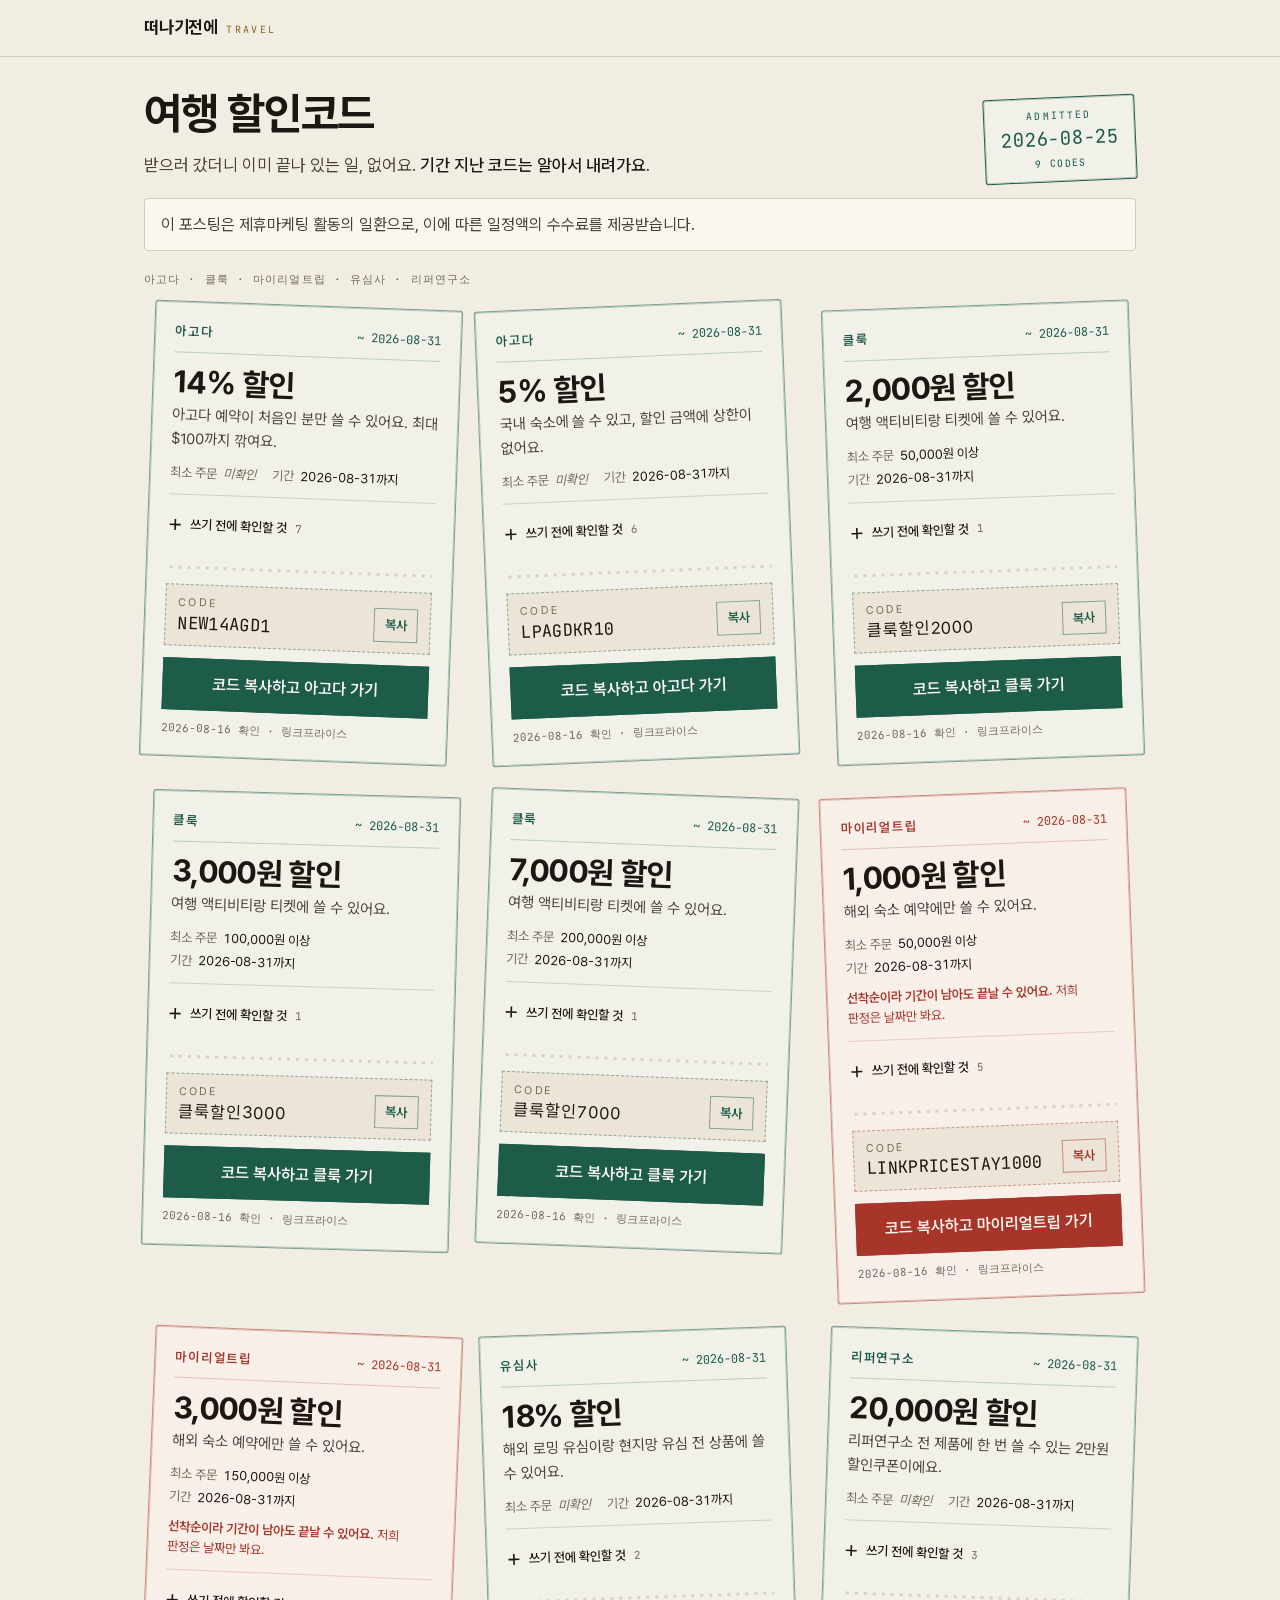
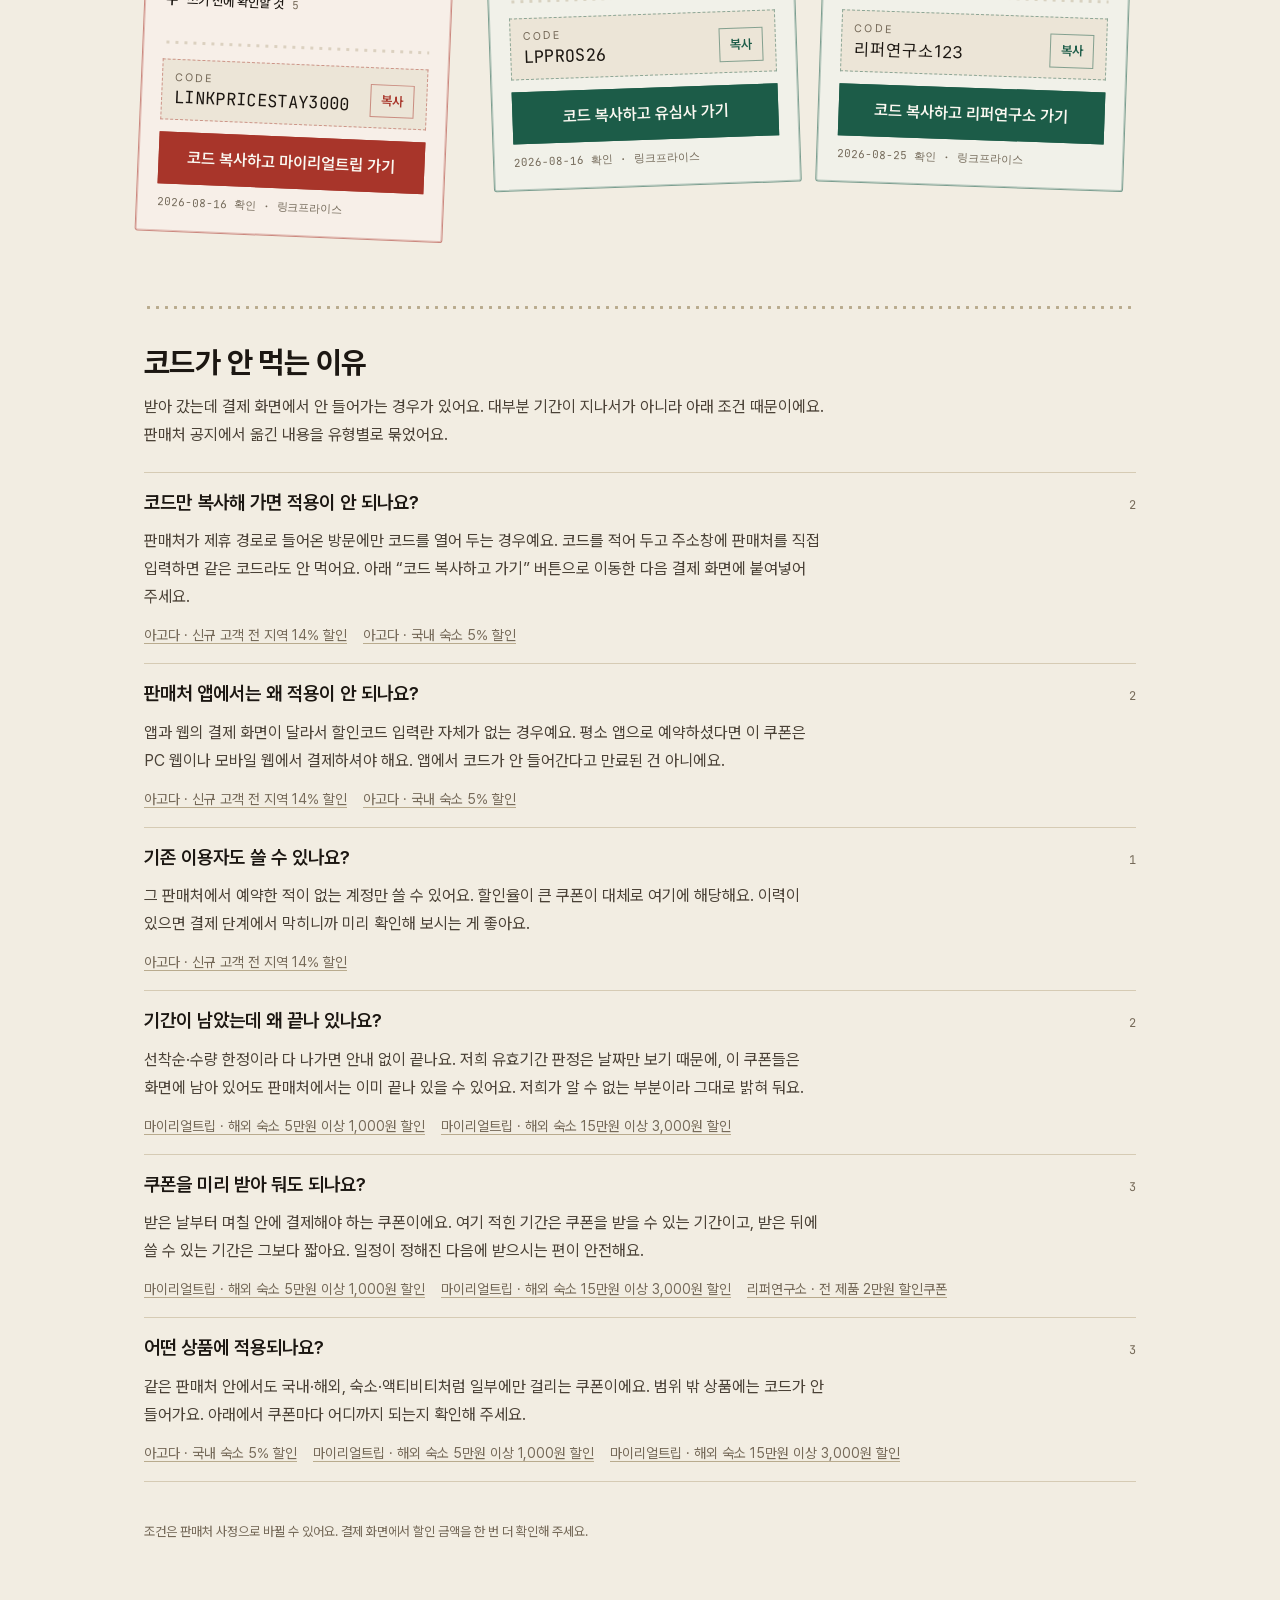
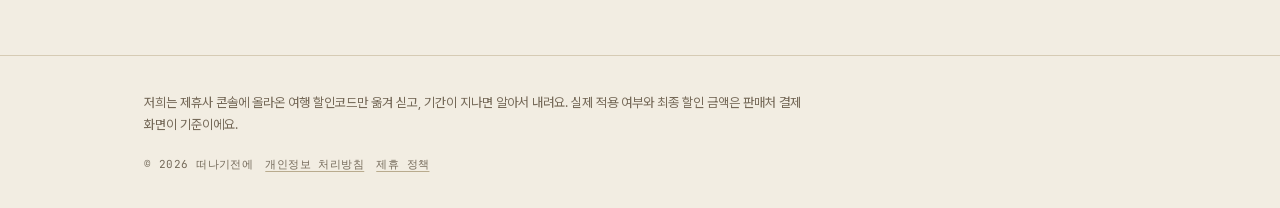
==== commit de7d5cdd: "Deploy static build (102 files)" ====
--- a/index.html
+++ b/index.html
@@ -1,4 +1,4 @@
-<!DOCTYPE html><html lang="ko"><head><meta charset="utf-8"><meta name="viewport" content="width=device-width, initial-scale=1"><title>여행 할인코드 2026년 8월 최신 | 떠나기전에</title><meta name="description" content="2026년 8월 최신 여행 할인코드. 클룩·아고다·마이리얼트립·유심사 코드를 한 곳에 모았어요. 복사해 결제 화면에 바로 써요."><link rel="canonical" href="https://tobymsg.github.io/coupon-kr/"><meta property="og:type" content="website"><meta property="og:site_name" content="떠나기전에"><meta property="og:title" content="여행 할인코드 2026년 8월 최신 | 떠나기전에"><meta property="og:description" content="2026년 8월 최신 여행 할인코드. 클룩·아고다·마이리얼트립·유심사 코드를 한 곳에 모았어요. 복사해 결제 화면에 바로 써요."><meta property="og:url" content="https://tobymsg.github.io/coupon-kr/"><meta property="og:locale" content="ko_KR"><meta name="theme-color" content="#ffffff"><meta name="google-site-verification" content="zluaAo0zooep91chkdgXgem3_5u2dbjmNTEY9o7STxA"><meta name="msvalidate.01" content="0EDC56B1EC867FB4C1E455777AA846D2"><!-- 첫 화면 한글 서브셋 1개만 preload (03-design.md 1.6) --><link rel="preload" as="font" type="font/woff2" href="/coupon-kr/fonts/woff2-dynamic-subset/PretendardVariable.subset.90.woff2" crossorigin><script type="application/ld+json">[{"@context":"https://schema.org","@type":"WebSite","name":"떠나기전에","url":"https://tobymsg.github.io/coupon-kr/","inLanguage":"ko-KR","description":"여행 할인코드를 한 곳에 모았어요. 코드를 복사해 결제 화면에 바로 써요. 안 먹는 이유도 같이 적어 뒀어요."},{"@context":"https://schema.org","@type":"ItemList","url":"https://tobymsg.github.io/coupon-kr/","inLanguage":"ko-KR","numberOfItems":8,"itemListElement":[{"@type":"ListItem","position":1,"name":"아고다 신규 고객 전 지역 14% 할인","url":"https://tobymsg.github.io/coupon-kr/#agoda-new14-2026-08"},{"@type":"ListItem","position":2,"name":"아고다 국내 숙소 5% 할인","url":"https://tobymsg.github.io/coupon-kr/#agoda-kr5-2026-08"},{"@type":"ListItem","position":3,"name":"클룩 5만원 이상 2,000원 할인","url":"https://tobymsg.github.io/coupon-kr/#klook-2000-2026-08"},{"@type":"ListItem","position":4,"name":"클룩 10만원 이상 3,000원 할인","url":"https://tobymsg.github.io/coupon-kr/#klook-3000-2026-08"},{"@type":"ListItem","position":5,"name":"클룩 20만원 이상 7,000원 할인","url":"https://tobymsg.github.io/coupon-kr/#klook-7000-2026-08"},{"@type":"ListItem","position":6,"name":"마이리얼트립 해외 숙소 5만원 이상 1,000원 할인","url":"https://tobymsg.github.io/coupon-kr/#myrealtrip-stay1000-2026-08"},{"@type":"ListItem","position":7,"name":"마이리얼트립 해외 숙소 15만원 이상 3,000원 할인","url":"https://tobymsg.github.io/coupon-kr/#myrealtrip-stay3000-2026-08"},{"@type":"ListItem","position":8,"name":"유심사 전 상품 18% 할인","url":"https://tobymsg.github.io/coupon-kr/#usimsa-18-2026-08"}]},{"@context":"https://schema.org","@type":"FAQPage","url":"https://tobymsg.github.io/coupon-kr/","inLanguage":"ko-KR","mainEntity":[{"@type":"Question","name":"코드만 복사해 가면 적용이 안 되나요?","acceptedAnswer":{"@type":"Answer","text":"판매처가 제휴 경로로 들어온 방문에만 코드를 열어 두는 경우예요. 코드를 적어 두고 주소창에 판매처를 직접 입력하면 같은 코드라도 안 먹어요. 아래 “코드 복사하고 가기” 버튼으로 이동한 다음 결제 화면에 붙여넣어 주세요."}},{"@type":"Question","name":"판매처 앱에서는 왜 적용이 안 되나요?","acceptedAnswer":{"@type":"Answer","text":"앱과 웹의 결제 화면이 달라서 할인코드 입력란 자체가 없는 경우예요. 평소 앱으로 예약하셨다면 이 쿠폰은 PC 웹이나 모바일 웹에서 결제하셔야 해요. 앱에서 코드가 안 들어간다고 만료된 건 아니에요."}},{"@type":"Question","name":"기존 이용자도 쓸 수 있나요?","acceptedAnswer":{"@type":"Answer","text":"그 판매처에서 예약한 적이 없는 계정만 쓸 수 있어요. 할인율이 큰 쿠폰이 대체로 여기에 해당해요. 이력이 있으면 결제 단계에서 막히니까 미리 확인해 보시는 게 좋아요."}},{"@type":"Question","name":"기간이 남았는데 왜 끝나 있나요?","acceptedAnswer":{"@type":"Answer","text":"선착순·수량 한정이라 다 나가면 안내 없이 끝나요. 저희 유효기간 판정은 날짜만 보기 때문에, 이 쿠폰들은 화면에 남아 있어도 판매처에서는 이미 끝나 있을 수 있어요. 저희가 알 수 없는 부분이라 그대로 밝혀 둬요."}},{"@type":"Question","name":"쿠폰을 미리 받아 둬도 되나요?","acceptedAnswer":{"@type":"Answer","text":"받은 날부터 며칠 안에 결제해야 하는 쿠폰이에요. 여기 적힌 기간은 쿠폰을 받을 수 있는 기간이고, 받은 뒤에 쓸 수 있는 기간은 그보다 짧아요. 일정이 정해진 다음에 받으시는 편이 안전해요."}},{"@type":"Question","name":"어떤 상품에 적용되나요?","acceptedAnswer":{"@type":"Answer","text":"같은 판매처 안에서도 국내·해외, 숙소·액티비티처럼 일부에만 걸리는 쿠폰이에요. 범위 밖 상품에는 코드가 안 들어가요. 아래에서 쿠폰마다 어디까지 되는지 확인해 주세요."}}]}]</script><link rel="stylesheet" href="/coupon-kr/_astro/BaseLayout.BASWHzUB.css"></head><body class="bg-canvas text-ink antialiased"><!--
+<!DOCTYPE html><html lang="ko"><head><meta charset="utf-8"><meta name="viewport" content="width=device-width, initial-scale=1"><title>여행 할인코드 모음 | 떠나기전에</title><meta name="description" content="지금 쓸 수 있는 여행 할인코드만 모아요. 기간 지난 코드는 알아서 내려가요. 판매처에서 안 먹는 이유도 같이 적어 뒀어요."><link rel="canonical" href="https://humidfit.pages.dev/"><meta property="og:type" content="website"><meta property="og:site_name" content="떠나기전에"><meta property="og:title" content="여행 할인코드 모음 | 떠나기전에"><meta property="og:description" content="지금 쓸 수 있는 여행 할인코드만 모아요. 기간 지난 코드는 알아서 내려가요. 판매처에서 안 먹는 이유도 같이 적어 뒀어요."><meta property="og:url" content="https://humidfit.pages.dev/"><meta property="og:locale" content="ko_KR"><meta name="theme-color" content="#f2ede2"><meta name="google-site-verification" content="zluaAo0zooep91chkdgXgem3_5u2dbjmNTEY9o7STxA"><meta name="msvalidate.01" content="0EDC56B1EC867FB4C1E455777AA846D2"><!-- 첫 화면 한글 서브셋 1개만 preload (03-design.md 1.6) --><link rel="preload" as="font" type="font/woff2" href="/fonts/woff2-dynamic-subset/PretendardVariable.subset.90.woff2" crossorigin><script type="application/ld+json">[{"@context":"https://schema.org","@type":"WebSite","name":"떠나기전에","url":"https://humidfit.pages.dev/","inLanguage":"ko-KR","description":"지금 쓸 수 있는 여행 할인코드만 모아요. 기간 지난 코드는 알아서 내려가요. 판매처에서 안 먹는 이유도 같이 적어 뒀어요."},{"@context":"https://schema.org","@type":"ItemList","url":"https://humidfit.pages.dev/","inLanguage":"ko-KR","numberOfItems":9,"itemListElement":[{"@type":"ListItem","position":1,"name":"아고다 신규 고객 전 지역 14% 할인","url":"https://humidfit.pages.dev/#agoda-new14-2026-08"},{"@type":"ListItem","position":2,"name":"아고다 국내 숙소 5% 할인","url":"https://humidfit.pages.dev/#agoda-kr5-2026-08"},{"@type":"ListItem","position":3,"name":"클룩 5만원 이상 2,000원 할인","url":"https://humidfit.pages.dev/#klook-2000-2026-08"},{"@type":"ListItem","position":4,"name":"클룩 10만원 이상 3,000원 할인","url":"https://humidfit.pages.dev/#klook-3000-2026-08"},{"@type":"ListItem","position":5,"name":"클룩 20만원 이상 7,000원 할인","url":"https://humidfit.pages.dev/#klook-7000-2026-08"},{"@type":"ListItem","position":6,"name":"마이리얼트립 해외 숙소 5만원 이상 1,000원 할인","url":"https://humidfit.pages.dev/#myrealtrip-stay1000-2026-08"},{"@type":"ListItem","position":7,"name":"마이리얼트립 해외 숙소 15만원 이상 3,000원 할인","url":"https://humidfit.pages.dev/#myrealtrip-stay3000-2026-08"},{"@type":"ListItem","position":8,"name":"유심사 전 상품 18% 할인","url":"https://humidfit.pages.dev/#usimsa-18-2026-08"},{"@type":"ListItem","position":9,"name":"리퍼연구소 전 제품 2만원 할인쿠폰","url":"https://humidfit.pages.dev/#refurlab-20000-2026-08"}]},{"@context":"https://schema.org","@type":"FAQPage","url":"https://humidfit.pages.dev/","inLanguage":"ko-KR","mainEntity":[{"@type":"Question","name":"코드만 복사해 가면 적용이 안 되나요?","acceptedAnswer":{"@type":"Answer","text":"판매처가 제휴 경로로 들어온 방문에만 코드를 열어 두는 경우예요. 코드를 적어 두고 주소창에 판매처를 직접 입력하면 같은 코드라도 안 먹어요. 아래 “코드 복사하고 가기” 버튼으로 이동한 다음 결제 화면에 붙여넣어 주세요."}},{"@type":"Question","name":"판매처 앱에서는 왜 적용이 안 되나요?","acceptedAnswer":{"@type":"Answer","text":"앱과 웹의 결제 화면이 달라서 할인코드 입력란 자체가 없는 경우예요. 평소 앱으로 예약하셨다면 이 쿠폰은 PC 웹이나 모바일 웹에서 결제하셔야 해요. 앱에서 코드가 안 들어간다고 만료된 건 아니에요."}},{"@type":"Question","name":"기존 이용자도 쓸 수 있나요?","acceptedAnswer":{"@type":"Answer","text":"그 판매처에서 예약한 적이 없는 계정만 쓸 수 있어요. 할인율이 큰 쿠폰이 대체로 여기에 해당해요. 이력이 있으면 결제 단계에서 막히니까 미리 확인해 보시는 게 좋아요."}},{"@type":"Question","name":"기간이 남았는데 왜 끝나 있나요?","acceptedAnswer":{"@type":"Answer","text":"선착순·수량 한정이라 다 나가면 안내 없이 끝나요. 저희 유효기간 판정은 날짜만 보기 때문에, 이 쿠폰들은 화면에 남아 있어도 판매처에서는 이미 끝나 있을 수 있어요. 저희가 알 수 없는 부분이라 그대로 밝혀 둬요."}},{"@type":"Question","name":"쿠폰을 미리 받아 둬도 되나요?","acceptedAnswer":{"@type":"Answer","text":"받은 날부터 며칠 안에 결제해야 하는 쿠폰이에요. 여기 적힌 기간은 쿠폰을 받을 수 있는 기간이고, 받은 뒤에 쓸 수 있는 기간은 그보다 짧아요. 일정이 정해진 다음에 받으시는 편이 안전해요."}},{"@type":"Question","name":"어떤 상품에 적용되나요?","acceptedAnswer":{"@type":"Answer","text":"같은 판매처 안에서도 국내·해외, 숙소·액티비티처럼 일부에만 걸리는 쿠폰이에요. 범위 밖 상품에는 코드가 안 들어가요. 아래에서 쿠폰마다 어디까지 되는지 확인해 주세요."}}]}]</script><link rel="stylesheet" href="/_astro/BaseLayout.aPuLQaUA.css"></head><body class="bg-canvas text-ink antialiased"><!--
     THESIS: 쿠폰 하나가 여권에 찍힌 도장 하나다. 이 카테고리가 늘 만드는 배열 —
     점선 티켓 타일 그리드에 빨간 %숫자와 카운트다운 배지 — 를 거부한다.
     OWN-WORLD: 무표백 사증면 종이(#f2ede2)에 기요셰 보안 무늬, 잉크 세 가지(입국 초록·주의 주홍·
@@ -13,4 +13,4 @@
     마감은 배지가 아니라 잉크 농도로 말한다(오실로스코프·크랙트로에서 가져온 규율).
     FINISH: unreviewed and undocumented is unfinished; this build ends with the finish review,
     the verdict, DESIGN.md, and every shipping raster carrying its provenance.
-    --><a href="#main" class="sr-only focus:not-sr-only focus:absolute focus:left-4 focus:top-4 focus:z-50 focus:rounded-md focus:bg-surface-2 focus:px-4 focus:py-2 focus:text-ink">본문으로 건너뛰기</a><header class="border-b border-hairline"><div class="mx-auto max-w-wide px-4 sm:px-6"><div class="flex items-baseline justify-between gap-4 border-t-[3px] border-double border-t-hairline-strong py-3"><a href="/coupon-kr/" class="inline-flex items-baseline gap-2 text-ink"><span class="text-[17px] font-bold tracking-[-0.01em]">떠나기전에</span><span class="font-mono text-[10px] tracking-[0.24em] text-go uppercase">travel</span></a><p data-num class="font-mono text-[11px] tracking-[0.04em] text-ink-tertiary">2026-08-17 업데이트</p></div></div></header><main id="main" class="mx-auto w-full px-4 py-8 sm:px-6 max-w-wide"><section><h1 class="text-[28px] font-bold leading-[1.15] tracking-[-0.025em] text-ink break-keep sm:text-[44px]">여행 할인코드<span data-num class="ml-1 inline-block rounded-full bg-mint-soft px-3 py-1 align-middle font-mono text-[13px] font-semibold tracking-normal text-go sm:text-[15px]">2026년 8월 최신</span></h1><p class="mt-2 max-w-prose text-[15px] leading-[1.6] text-ink-muted break-keep sm:mt-3 sm:text-[17px]">코드 복사해 결제 화면에 붙여 넣으면 그대로 할인돼요. 지금 쓸 수 있는 코드만 있어요.</p></section><aside class="mt-4 rounded-[4px] border border-hairline bg-surface-1 px-4 py-3"><p data-affiliate-notice class="text-[16px] leading-[1.7] text-ink-muted break-keep">이 포스팅은 제휴마케팅 활동의 일환으로, 이에 따른 일정액의 수수료를 제공받습니다.</p></aside><nav aria-labelledby="merchant-nav" class="mt-6"><h2 id="merchant-nav" class="sr-only">판매처 바로가기</h2><ul class="flex flex-wrap gap-2 sm:flex-nowrap sm:overflow-x-auto sm:pb-1"><li class="shrink-0"><a href="#m-klook" class="inline-flex items-center gap-2 rounded-full border border-hairline bg-white px-3 py-2 transition-colors hover:border-go hover:bg-mint-soft focus-visible:outline-2 focus-visible:outline-offset-2 focus-visible:outline-go"><img src="/coupon-kr/merchants/klook.png" alt="" width="20" height="20" class="size-5 rounded-sm object-contain" loading="lazy"><span class="text-[13px] font-semibold text-ink">클룩</span><span data-num class="font-mono text-[11px] text-ink-subtle">3</span></a></li><li class="shrink-0"><a href="#m-agoda" class="inline-flex items-center gap-2 rounded-full border border-hairline bg-white px-3 py-2 transition-colors hover:border-go hover:bg-mint-soft focus-visible:outline-2 focus-visible:outline-offset-2 focus-visible:outline-go"><img src="/coupon-kr/merchants/agoda.png" alt="" width="20" height="20" class="size-5 rounded-sm object-contain" loading="lazy"><span class="text-[13px] font-semibold text-ink">아고다</span><span data-num class="font-mono text-[11px] text-ink-subtle">2</span></a></li><li class="shrink-0"><a href="#m-myrealtrip" class="inline-flex items-center gap-2 rounded-full border border-hairline bg-white px-3 py-2 transition-colors hover:border-go hover:bg-mint-soft focus-visible:outline-2 focus-visible:outline-offset-2 focus-visible:outline-go"><img src="/coupon-kr/merchants/myrealtrip.png" alt="" width="20" height="20" class="size-5 rounded-sm object-contain" loading="lazy"><span class="text-[13px] font-semibold text-ink">마이리얼트립</span><span data-num class="font-mono text-[11px] text-ink-subtle">2</span></a></li><li class="shrink-0"><a href="#m-usimsa" class="inline-flex items-center gap-2 rounded-full border border-hairline bg-white px-3 py-2 transition-colors hover:border-go hover:bg-mint-soft focus-visible:outline-2 focus-visible:outline-offset-2 focus-visible:outline-go"><img src="/coupon-kr/merchants/usimsa.png" alt="" width="20" height="20" class="size-5 rounded-sm object-contain" loading="lazy"><span class="text-[13px] font-semibold text-ink">유심사</span><span data-num class="font-mono text-[11px] text-ink-subtle">1</span></a></li></ul></nav><div class="mt-8"><section id="m-klook" class="scroll-mt-24 mt-10 first:mt-0"><div class="flex items-center gap-3 border-b border-hairline pb-3"><img src="/coupon-kr/merchants/klook.png" alt="" width="28" height="28" class="size-7 rounded-sm object-contain" loading="lazy"><h2 class="text-[22px] font-bold leading-[1.2] tracking-[-0.02em] text-ink break-keep sm:text-[28px]">클룩 할인코드 <span data-num class="font-mono text-[13px] font-medium tracking-normal text-ink-subtle">2026년 8월</span></h2><span data-num class="font-mono text-[12px] text-ink-subtle">3개</span></div><div role="list" aria-label="클룩 할인코드" class="board mt-1"><article id="klook-2000-2026-08" data-merchant="klook" role="listitem" class="board-row scroll-mt-20 border-t border-hairline py-4 transition-colors duration-150 hover:bg-surface-1 sm:py-5 last:border-b"><div class="grid gap-x-5 gap-y-2 md:grid-cols-[minmax(0,1fr)_10rem_9rem] md:items-baseline"><div class="order-1 min-w-0"><h3 class="text-[16px] font-semibold text-ink break-keep">5만원 이상 2,000원 할인</h3><p class="mt-1 text-[15px] leading-[1.6] text-ink-muted break-keep">여행 액티비티랑 티켓에 쓸 수 있어요.</p><p class="mt-1.5 text-[13px] text-ink-subtle">최소 주문 50,000원 이상</p></div><p data-num class="order-3 self-center rounded-md px-0 text-right text-[24px] font-bold leading-[1.15] tracking-[-0.02em] text-go md:bg-mint-soft md:px-3 md:py-2 md:order-2 md:text-[28px]">2,000원<span class="block text-[12px] font-medium tracking-normal text-ink-subtle">할인</span></p><p data-num class="order-2 text-right font-mono text-[14px] leading-[1.5] text-ink md:order-3">~ 08-31<span class="block text-[12px] tracking-[0.02em] text-ink-subtle">13일 남음</span></p></div><div class="mt-3 flex flex-col gap-2.5 md:flex-row md:items-stretch"><button type="button" data-copy="클룩할인2000" data-coupon="klook-2000-2026-08" data-merchant="klook" data-copied-label="복사했어요" class="flex w-full items-center justify-between gap-3 rounded-[2px] border border-ink/30 bg-surface-2 px-3 py-2.5 text-left transition-colors duration-150 hover:bg-surface-3 focus-visible:outline-2 focus-visible:outline-offset-2 focus-visible:outline-go data-[copied]:border-go data-[copy-failed]:border-final md:flex-1"><span class="min-w-0 flex-1"><span class="block font-mono text-[11px] tracking-[0.14em] text-ink-subtle uppercase">code</span><span class="block select-all text-[17px] leading-[1.35] break-all text-ink font-sans tracking-[0.06em]">클룩할인2000</span></span><span data-copy-label aria-live="polite" class="shrink-0 self-end border border-go/50 px-2.5 py-1.5 text-[13px] font-semibold text-go">복사</span></button><a href="https://click.linkprice.com/click.php?m=klook&amp;a=A100706880&amp;l=9999&amp;l_cd1=3&amp;l_cd2=0&amp;tu=https%3A%2F%2Fwww.klook.com%2Fko%2Ftetris%2Fpromo%2Flinkprice%2F" target="_blank" rel="sponsored noopener noreferrer" data-event="affiliate_clicked" data-merchant="클룩" data-coupon="klook-2000-2026-08" data-copy="클룩할인2000" data-copied-label="복사했어요 · 가는 중" class="inline-flex min-h-[48px] w-full items-center justify-center bg-go px-4 py-3 text-center text-[15px] font-semibold leading-[1.35] text-surface-1 break-keep transition-transform duration-150 active:translate-y-px focus-visible:outline-2 focus-visible:outline-offset-2 focus-visible:outline-go md:w-52"><span data-copy-label>코드 복사하고 클룩 가기</span><span class="sr-only">(새 창)</span></a></div><div class="mt-2.5 flex flex-wrap items-baseline justify-between gap-x-4 gap-y-1.5"><details class="group"><summary class="flex min-h-11 cursor-pointer list-none items-center gap-2 text-[13px] font-medium text-ink"><svg class="size-3.5 shrink-0 text-ink-subtle transition-transform duration-150 group-open:rotate-45" viewBox="0 0 14 14" aria-hidden="true" fill="none" stroke="currentColor" stroke-width="1.6"><path d="M7 1.5v11M1.5 7h11"></path></svg>쓰기 전에 확인할 것<span data-num class="font-mono text-[11px] font-normal text-ink-subtle">1</span></summary><ul class="mt-1.5 space-y-1.5 border-l border-hairline-strong pl-3 text-[13px] leading-[1.65] text-ink-muted break-keep"><li>일부 상품에는 사용할 수 없습니다.</li></ul></details><p data-num class="ml-auto font-mono text-[11px] text-ink-tertiary">2026-08-16 확인</p></div></article><article id="klook-3000-2026-08" data-merchant="klook" role="listitem" class="board-row scroll-mt-20 border-t border-hairline py-4 transition-colors duration-150 hover:bg-surface-1 sm:py-5 last:border-b"><div class="grid gap-x-5 gap-y-2 md:grid-cols-[minmax(0,1fr)_10rem_9rem] md:items-baseline"><div class="order-1 min-w-0"><h3 class="text-[16px] font-semibold text-ink break-keep">10만원 이상 3,000원 할인</h3><p class="mt-1 text-[15px] leading-[1.6] text-ink-muted break-keep">여행 액티비티랑 티켓에 쓸 수 있어요.</p><p class="mt-1.5 text-[13px] text-ink-subtle">최소 주문 100,000원 이상</p></div><p data-num class="order-3 self-center rounded-md px-0 text-right text-[24px] font-bold leading-[1.15] tracking-[-0.02em] text-go md:bg-mint-soft md:px-3 md:py-2 md:order-2 md:text-[28px]">3,000원<span class="block text-[12px] font-medium tracking-normal text-ink-subtle">할인</span></p><p data-num class="order-2 text-right font-mono text-[14px] leading-[1.5] text-ink md:order-3">~ 08-31<span class="block text-[12px] tracking-[0.02em] text-ink-subtle">13일 남음</span></p></div><div class="mt-3 flex flex-col gap-2.5 md:flex-row md:items-stretch"><button type="button" data-copy="클룩할인3000" data-coupon="klook-3000-2026-08" data-merchant="klook" data-copied-label="복사했어요" class="flex w-full items-center justify-between gap-3 rounded-[2px] border border-ink/30 bg-surface-2 px-3 py-2.5 text-left transition-colors duration-150 hover:bg-surface-3 focus-visible:outline-2 focus-visible:outline-offset-2 focus-visible:outline-go data-[copied]:border-go data-[copy-failed]:border-final md:flex-1"><span class="min-w-0 flex-1"><span class="block font-mono text-[11px] tracking-[0.14em] text-ink-subtle uppercase">code</span><span class="block select-all text-[17px] leading-[1.35] break-all text-ink font-sans tracking-[0.06em]">클룩할인3000</span></span><span data-copy-label aria-live="polite" class="shrink-0 self-end border border-go/50 px-2.5 py-1.5 text-[13px] font-semibold text-go">복사</span></button><a href="https://click.linkprice.com/click.php?m=klook&amp;a=A100706880&amp;l=9999&amp;l_cd1=3&amp;l_cd2=0&amp;tu=https%3A%2F%2Fwww.klook.com%2Fko%2Ftetris%2Fpromo%2Flinkprice%2F" target="_blank" rel="sponsored noopener noreferrer" data-event="affiliate_clicked" data-merchant="클룩" data-coupon="klook-3000-2026-08" data-copy="클룩할인3000" data-copied-label="복사했어요 · 가는 중" class="inline-flex min-h-[48px] w-full items-center justify-center bg-go px-4 py-3 text-center text-[15px] font-semibold leading-[1.35] text-surface-1 break-keep transition-transform duration-150 active:translate-y-px focus-visible:outline-2 focus-visible:outline-offset-2 focus-visible:outline-go md:w-52"><span data-copy-label>코드 복사하고 클룩 가기</span><span class="sr-only">(새 창)</span></a></div><div class="mt-2.5 flex flex-wrap items-baseline justify-between gap-x-4 gap-y-1.5"><details class="group"><summary class="flex min-h-11 cursor-pointer list-none items-center gap-2 text-[13px] font-medium text-ink"><svg class="size-3.5 shrink-0 text-ink-subtle transition-transform duration-150 group-open:rotate-45" viewBox="0 0 14 14" aria-hidden="true" fill="none" stroke="currentColor" stroke-width="1.6"><path d="M7 1.5v11M1.5 7h11"></path></svg>쓰기 전에 확인할 것<span data-num class="font-mono text-[11px] font-normal text-ink-subtle">1</span></summary><ul class="mt-1.5 space-y-1.5 border-l border-hairline-strong pl-3 text-[13px] leading-[1.65] text-ink-muted break-keep"><li>일부 상품에는 사용할 수 없습니다.</li></ul></details><p data-num class="ml-auto font-mono text-[11px] text-ink-tertiary">2026-08-16 확인</p></div></article><article id="klook-7000-2026-08" data-merchant="klook" role="listitem" class="board-row scroll-mt-20 border-t border-hairline py-4 transition-colors duration-150 hover:bg-surface-1 sm:py-5 last:border-b"><div class="grid gap-x-5 gap-y-2 md:grid-cols-[minmax(0,1fr)_10rem_9rem] md:items-baseline"><div class="order-1 min-w-0"><h3 class="text-[16px] font-semibold text-ink break-keep">20만원 이상 7,000원 할인</h3><p class="mt-1 text-[15px] leading-[1.6] text-ink-muted break-keep">여행 액티비티랑 티켓에 쓸 수 있어요.</p><p class="mt-1.5 text-[13px] text-ink-subtle">최소 주문 200,000원 이상</p></div><p data-num class="order-3 self-center rounded-md px-0 text-right text-[24px] font-bold leading-[1.15] tracking-[-0.02em] text-go md:bg-mint-soft md:px-3 md:py-2 md:order-2 md:text-[28px]">7,000원<span class="block text-[12px] font-medium tracking-normal text-ink-subtle">할인</span></p><p data-num class="order-2 text-right font-mono text-[14px] leading-[1.5] text-ink md:order-3">~ 08-31<span class="block text-[12px] tracking-[0.02em] text-ink-subtle">13일 남음</span></p></div><div class="mt-3 flex flex-col gap-2.5 md:flex-row md:items-stretch"><button type="button" data-copy="클룩할인7000" data-coupon="klook-7000-2026-08" data-merchant="klook" data-copied-label="복사했어요" class="flex w-full items-center justify-between gap-3 rounded-[2px] border border-ink/30 bg-surface-2 px-3 py-2.5 text-left transition-colors duration-150 hover:bg-surface-3 focus-visible:outline-2 focus-visible:outline-offset-2 focus-visible:outline-go data-[copied]:border-go data-[copy-failed]:border-final md:flex-1"><span class="min-w-0 flex-1"><span class="block font-mono text-[11px] tracking-[0.14em] text-ink-subtle uppercase">code</span><span class="block select-all text-[17px] leading-[1.35] break-all text-ink font-sans tracking-[0.06em]">클룩할인7000</span></span><span data-copy-label aria-live="polite" class="shrink-0 self-end border border-go/50 px-2.5 py-1.5 text-[13px] font-semibold text-go">복사</span></button><a href="https://click.linkprice.com/click.php?m=klook&amp;a=A100706880&amp;l=9999&amp;l_cd1=3&amp;l_cd2=0&amp;tu=https%3A%2F%2Fwww.klook.com%2Fko%2Ftetris%2Fpromo%2Flinkprice%2F" target="_blank" rel="sponsored noopener noreferrer" data-event="affiliate_clicked" data-merchant="클룩" data-coupon="klook-7000-2026-08" data-copy="클룩할인7000" data-copied-label="복사했어요 · 가는 중" class="inline-flex min-h-[48px] w-full items-center justify-center bg-go px-4 py-3 text-center text-[15px] font-semibold leading-[1.35] text-surface-1 break-keep transition-transform duration-150 active:translate-y-px focus-visible:outline-2 focus-visible:outline-offset-2 focus-visible:outline-go md:w-52"><span data-copy-label>코드 복사하고 클룩 가기</span><span class="sr-only">(새 창)</span></a></div><div class="mt-2.5 flex flex-wrap items-baseline justify-between gap-x-4 gap-y-1.5"><details class="group"><summary class="flex min-h-11 cursor-pointer list-none items-center gap-2 text-[13px] font-medium text-ink"><svg class="size-3.5 shrink-0 text-ink-subtle transition-transform duration-150 group-open:rotate-45" viewBox="0 0 14 14" aria-hidden="true" fill="none" stroke="currentColor" stroke-width="1.6"><path d="M7 1.5v11M1.5 7h11"></path></svg>쓰기 전에 확인할 것<span data-num class="font-mono text-[11px] font-normal text-ink-subtle">1</span></summary><ul class="mt-1.5 space-y-1.5 border-l border-hairline-strong pl-3 text-[13px] leading-[1.65] text-ink-muted break-keep"><li>일부 상품에는 사용할 수 없습니다.</li></ul></details><p data-num class="ml-auto font-mono text-[11px] text-ink-tertiary">2026-08-16 확인</p></div></article></div></section><section id="m-agoda" class="scroll-mt-24 mt-10 first:mt-0"><div class="flex items-center gap-3 border-b border-hairline pb-3"><img src="/coupon-kr/merchants/agoda.png" alt="" width="28" height="28" class="size-7 rounded-sm object-contain" loading="lazy"><h2 class="text-[22px] font-bold leading-[1.2] tracking-[-0.02em] text-ink break-keep sm:text-[28px]">아고다 할인코드 <span data-num class="font-mono text-[13px] font-medium tracking-normal text-ink-subtle">2026년 8월</span></h2><span data-num class="font-mono text-[12px] text-ink-subtle">2개</span></div><div role="list" aria-label="아고다 할인코드" class="board mt-1"><article id="agoda-new14-2026-08" data-merchant="agoda" role="listitem" class="board-row scroll-mt-20 border-t border-hairline py-4 transition-colors duration-150 hover:bg-surface-1 sm:py-5 last:border-b"><div class="grid gap-x-5 gap-y-2 md:grid-cols-[minmax(0,1fr)_10rem_9rem] md:items-baseline"><div class="order-1 min-w-0"><h3 class="text-[16px] font-semibold text-ink break-keep">신규 고객 전 지역 14% 할인</h3><p class="mt-1 text-[15px] leading-[1.6] text-ink-muted break-keep">아고다 예약이 처음인 분만 쓸 수 있어요. 최대 $100까지 깎여요.</p><p class="mt-1.5 text-[13px] text-ink-subtle">최소 주문 미확인</p></div><p data-num class="order-3 self-center rounded-md px-0 text-right text-[24px] font-bold leading-[1.15] tracking-[-0.02em] text-go md:bg-mint-soft md:px-3 md:py-2 md:order-2 md:text-[28px]">14%<span class="block text-[12px] font-medium tracking-normal text-ink-subtle">할인</span></p><p data-num class="order-2 text-right font-mono text-[14px] leading-[1.5] text-ink md:order-3">~ 08-31<span class="block text-[12px] tracking-[0.02em] text-ink-subtle">13일 남음</span></p></div><div class="mt-3 flex flex-col gap-2.5 md:flex-row md:items-stretch"><button type="button" data-copy="NEW14AGD1" data-coupon="agoda-new14-2026-08" data-merchant="agoda" data-copied-label="복사했어요" class="flex w-full items-center justify-between gap-3 rounded-[2px] border border-ink/30 bg-surface-2 px-3 py-2.5 text-left transition-colors duration-150 hover:bg-surface-3 focus-visible:outline-2 focus-visible:outline-offset-2 focus-visible:outline-go data-[copied]:border-go data-[copy-failed]:border-final md:flex-1"><span class="min-w-0 flex-1"><span class="block font-mono text-[11px] tracking-[0.14em] text-ink-subtle uppercase">code</span><span class="block select-all text-[17px] leading-[1.35] break-all text-ink font-mono tracking-[0.02em]">NEW14AGD1</span></span><span data-copy-label aria-live="polite" class="shrink-0 self-end border border-go/50 px-2.5 py-1.5 text-[13px] font-semibold text-go">복사</span></button><a href="https://click.linkprice.com/click.php?m=agoda&amp;a=A100706880&amp;l=9999&amp;l_cd1=3&amp;l_cd2=0&amp;tu=https%3A%2F%2Fwww.agoda.com%2Fko-kr%2F" target="_blank" rel="sponsored noopener noreferrer" data-event="affiliate_clicked" data-merchant="아고다" data-coupon="agoda-new14-2026-08" data-copy="NEW14AGD1" data-copied-label="복사했어요 · 가는 중" class="inline-flex min-h-[48px] w-full items-center justify-center bg-go px-4 py-3 text-center text-[15px] font-semibold leading-[1.35] text-surface-1 break-keep transition-transform duration-150 active:translate-y-px focus-visible:outline-2 focus-visible:outline-offset-2 focus-visible:outline-go md:w-52"><span data-copy-label>코드 복사하고 아고다 가기</span><span class="sr-only">(새 창)</span></a></div><div class="mt-2.5 flex flex-wrap items-baseline justify-between gap-x-4 gap-y-1.5"><details class="group"><summary class="flex min-h-11 cursor-pointer list-none items-center gap-2 text-[13px] font-medium text-ink"><svg class="size-3.5 shrink-0 text-ink-subtle transition-transform duration-150 group-open:rotate-45" viewBox="0 0 14 14" aria-hidden="true" fill="none" stroke="currentColor" stroke-width="1.6"><path d="M7 1.5v11M1.5 7h11"></path></svg>쓰기 전에 확인할 것<span data-num class="font-mono text-[11px] font-normal text-ink-subtle">7</span></summary><ul class="mt-1.5 space-y-1.5 border-l border-hairline-strong pl-3 text-[13px] leading-[1.65] text-ink-muted break-keep"><li>아고다를 통해 예약한 이력이 없는 신규 고객만 사용할 수 있습니다.</li><li>위 링크를 거쳐 접속했을 때만 할인코드가 적용됩니다. 코드만 복사해서 직접 들어가면 적용되지 않습니다.</li><li>아고다 앱에서는 적용되지 않습니다. PC 웹 또는 모바일 웹에서 결제해 주세요.</li><li>결제 화면의 할인쿠폰 입력란에 코드를 넣어야 합니다.</li><li>&#39;쿠폰적용가능&#39; 표시가 없는 상품에는 적용되지 않습니다.</li><li>숙박 기간은 2026-12-31까지입니다. 예약은 2026-08-31까지 해야 합니다.</li><li>최대 할인 한도는 미화 100달러입니다. 원화 한도는 공지에 없어 환산하지 않았습니다.</li></ul></details><p data-num class="ml-auto font-mono text-[11px] text-ink-tertiary">2026-08-16 확인</p></div></article><article id="agoda-kr5-2026-08" data-merchant="agoda" role="listitem" class="board-row scroll-mt-20 border-t border-hairline py-4 transition-colors duration-150 hover:bg-surface-1 sm:py-5 last:border-b"><div class="grid gap-x-5 gap-y-2 md:grid-cols-[minmax(0,1fr)_10rem_9rem] md:items-baseline"><div class="order-1 min-w-0"><h3 class="text-[16px] font-semibold text-ink break-keep">국내 숙소 5% 할인</h3><p class="mt-1 text-[15px] leading-[1.6] text-ink-muted break-keep">국내 숙소에 쓸 수 있고, 할인 금액에 상한이 없어요.</p><p class="mt-1.5 text-[13px] text-ink-subtle">최소 주문 미확인</p></div><p data-num class="order-3 self-center rounded-md px-0 text-right text-[24px] font-bold leading-[1.15] tracking-[-0.02em] text-go md:bg-mint-soft md:px-3 md:py-2 md:order-2 md:text-[28px]">5%<span class="block text-[12px] font-medium tracking-normal text-ink-subtle">할인</span></p><p data-num class="order-2 text-right font-mono text-[14px] leading-[1.5] text-ink md:order-3">~ 08-31<span class="block text-[12px] tracking-[0.02em] text-ink-subtle">13일 남음</span></p></div><div class="mt-3 flex flex-col gap-2.5 md:flex-row md:items-stretch"><button type="button" data-copy="LPAGDKR10" data-coupon="agoda-kr5-2026-08" data-merchant="agoda" data-copied-label="복사했어요" class="flex w-full items-center justify-between gap-3 rounded-[2px] border border-ink/30 bg-surface-2 px-3 py-2.5 text-left transition-colors duration-150 hover:bg-surface-3 focus-visible:outline-2 focus-visible:outline-offset-2 focus-visible:outline-go data-[copied]:border-go data-[copy-failed]:border-final md:flex-1"><span class="min-w-0 flex-1"><span class="block font-mono text-[11px] tracking-[0.14em] text-ink-subtle uppercase">code</span><span class="block select-all text-[17px] leading-[1.35] break-all text-ink font-mono tracking-[0.02em]">LPAGDKR10</span></span><span data-copy-label aria-live="polite" class="shrink-0 self-end border border-go/50 px-2.5 py-1.5 text-[13px] font-semibold text-go">복사</span></button><a href="https://click.linkprice.com/click.php?m=agoda&amp;a=A100706880&amp;l=9999&amp;l_cd1=3&amp;l_cd2=0&amp;tu=https%3A%2F%2Fwww.agoda.com%2Fko-kr%2F" target="_blank" rel="sponsored noopener noreferrer" data-event="affiliate_clicked" data-merchant="아고다" data-coupon="agoda-kr5-2026-08" data-copy="LPAGDKR10" data-copied-label="복사했어요 · 가는 중" class="inline-flex min-h-[48px] w-full items-center justify-center bg-go px-4 py-3 text-center text-[15px] font-semibold leading-[1.35] text-surface-1 break-keep transition-transform duration-150 active:translate-y-px focus-visible:outline-2 focus-visible:outline-offset-2 focus-visible:outline-go md:w-52"><span data-copy-label>코드 복사하고 아고다 가기</span><span class="sr-only">(새 창)</span></a></div><div class="mt-2.5 flex flex-wrap items-baseline justify-between gap-x-4 gap-y-1.5"><details class="group"><summary class="flex min-h-11 cursor-pointer list-none items-center gap-2 text-[13px] font-medium text-ink"><svg class="size-3.5 shrink-0 text-ink-subtle transition-transform duration-150 group-open:rotate-45" viewBox="0 0 14 14" aria-hidden="true" fill="none" stroke="currentColor" stroke-width="1.6"><path d="M7 1.5v11M1.5 7h11"></path></svg>쓰기 전에 확인할 것<span data-num class="font-mono text-[11px] font-normal text-ink-subtle">6</span></summary><ul class="mt-1.5 space-y-1.5 border-l border-hairline-strong pl-3 text-[13px] leading-[1.65] text-ink-muted break-keep"><li>국내 숙소 전용입니다. 해외 숙소에는 적용되지 않습니다.</li><li>할인 금액 상한이 없습니다.</li><li>위 링크를 거쳐 접속했을 때만 할인코드가 적용됩니다.</li><li>아고다 앱에서는 적용되지 않습니다. PC 웹 또는 모바일 웹에서 결제해 주세요.</li><li>&#39;쿠폰적용가능&#39; 표시가 없는 상품에는 적용되지 않습니다.</li><li>숙박 기간은 2027-06-30까지입니다. 예약은 2026-08-31까지 해야 합니다.</li></ul></details><p data-num class="ml-auto font-mono text-[11px] text-ink-tertiary">2026-08-16 확인</p></div></article></div></section><section id="m-myrealtrip" class="scroll-mt-24 mt-10 first:mt-0"><div class="flex items-center gap-3 border-b border-hairline pb-3"><img src="/coupon-kr/merchants/myrealtrip.png" alt="" width="28" height="28" class="size-7 rounded-sm object-contain" loading="lazy"><h2 class="text-[22px] font-bold leading-[1.2] tracking-[-0.02em] text-ink break-keep sm:text-[28px]">마이리얼트립 할인코드 <span data-num class="font-mono text-[13px] font-medium tracking-normal text-ink-subtle">2026년 8월</span></h2><span data-num class="font-mono text-[12px] text-ink-subtle">2개</span></div><div role="list" aria-label="마이리얼트립 할인코드" class="board mt-1"><article id="myrealtrip-stay1000-2026-08" data-merchant="myrealtrip" role="listitem" class="board-row scroll-mt-20 border-t border-hairline py-4 transition-colors duration-150 hover:bg-surface-1 sm:py-5 last:border-b"><div class="grid gap-x-5 gap-y-2 md:grid-cols-[minmax(0,1fr)_10rem_9rem] md:items-baseline"><div class="order-1 min-w-0"><h3 class="text-[16px] font-semibold text-ink break-keep">해외 숙소 5만원 이상 1,000원 할인</h3><p class="mt-1 text-[15px] leading-[1.6] text-ink-muted break-keep">해외 숙소 예약에만 쓸 수 있어요.</p><p class="mt-1.5 text-[13px] leading-[1.55] text-final break-keep"><strong class="font-semibold">선착순이라 기간이 남아도 끝날 수 있어요.</strong> 저희 판정은 날짜만 봐요.</p><p class="mt-1.5 text-[13px] text-ink-subtle">최소 주문 50,000원 이상</p></div><p data-num class="order-3 self-center rounded-md px-0 text-right text-[24px] font-bold leading-[1.15] tracking-[-0.02em] text-go md:bg-mint-soft md:px-3 md:py-2 md:order-2 md:text-[28px]">1,000원<span class="block text-[12px] font-medium tracking-normal text-ink-subtle">할인</span></p><p data-num class="order-2 text-right font-mono text-[14px] leading-[1.5] text-ink md:order-3">~ 08-31<span class="block text-[12px] tracking-[0.02em] text-ink-subtle">13일 남음</span></p></div><div class="mt-3 flex flex-col gap-2.5 md:flex-row md:items-stretch"><button type="button" data-copy="LINKPRICESTAY1000" data-coupon="myrealtrip-stay1000-2026-08" data-merchant="myrealtrip" data-copied-label="복사했어요" class="flex w-full items-center justify-between gap-3 rounded-[2px] border border-ink/30 bg-surface-2 px-3 py-2.5 text-left transition-colors duration-150 hover:bg-surface-3 focus-visible:outline-2 focus-visible:outline-offset-2 focus-visible:outline-go data-[copied]:border-go data-[copy-failed]:border-final md:flex-1"><span class="min-w-0 flex-1"><span class="block font-mono text-[11px] tracking-[0.14em] text-ink-subtle uppercase">code</span><span class="block select-all text-[17px] leading-[1.35] break-all text-ink font-mono tracking-[0.02em]">LINKPRICESTAY1000</span></span><span data-copy-label aria-live="polite" class="shrink-0 self-end border border-go/50 px-2.5 py-1.5 text-[13px] font-semibold text-go">복사</span></button><a href="https://click.linkprice.com/click.php?m=myrealtrip&amp;a=A100706880&amp;l=9999&amp;l_cd1=3&amp;l_cd2=0&amp;tu=https%3A%2F%2Fwww.myrealtrip.com%2F" target="_blank" rel="sponsored noopener noreferrer" data-event="affiliate_clicked" data-merchant="마이리얼트립" data-coupon="myrealtrip-stay1000-2026-08" data-copy="LINKPRICESTAY1000" data-copied-label="복사했어요 · 가는 중" class="inline-flex min-h-[48px] w-full items-center justify-center bg-go px-4 py-3 text-center text-[15px] font-semibold leading-[1.35] text-surface-1 break-keep transition-transform duration-150 active:translate-y-px focus-visible:outline-2 focus-visible:outline-offset-2 focus-visible:outline-go md:w-52"><span data-copy-label>코드 복사하고 마이리얼트립 가기</span><span class="sr-only">(새 창)</span></a></div><div class="mt-2.5 flex flex-wrap items-baseline justify-between gap-x-4 gap-y-1.5"><details class="group"><summary class="flex min-h-11 cursor-pointer list-none items-center gap-2 text-[13px] font-medium text-ink"><svg class="size-3.5 shrink-0 text-ink-subtle transition-transform duration-150 group-open:rotate-45" viewBox="0 0 14 14" aria-hidden="true" fill="none" stroke="currentColor" stroke-width="1.6"><path d="M7 1.5v11M1.5 7h11"></path></svg>쓰기 전에 확인할 것<span data-num class="font-mono text-[11px] font-normal text-ink-subtle">5</span></summary><ul class="mt-1.5 space-y-1.5 border-l border-hairline-strong pl-3 text-[13px] leading-[1.65] text-ink-muted break-keep"><li>해외 숙소 전용입니다.</li><li>회원 ID당 1회만 등록·사용할 수 있습니다.</li><li>쿠폰을 받은 날로부터 7일 안에 써야 합니다. 기간이 지나면 다시 받을 수 없습니다.</li><li>선착순 한정 수량입니다. 기간이 남아 있어도 소진되면 쓸 수 없습니다.</li><li>다른 쿠폰과 함께 쓸 수 없고, 일부 상품에는 적용되지 않습니다.</li></ul></details><p data-num class="ml-auto font-mono text-[11px] text-ink-tertiary">2026-08-16 확인</p></div></article><article id="myrealtrip-stay3000-2026-08" data-merchant="myrealtrip" role="listitem" class="board-row scroll-mt-20 border-t border-hairline py-4 transition-colors duration-150 hover:bg-surface-1 sm:py-5 last:border-b"><div class="grid gap-x-5 gap-y-2 md:grid-cols-[minmax(0,1fr)_10rem_9rem] md:items-baseline"><div class="order-1 min-w-0"><h3 class="text-[16px] font-semibold text-ink break-keep">해외 숙소 15만원 이상 3,000원 할인</h3><p class="mt-1 text-[15px] leading-[1.6] text-ink-muted break-keep">해외 숙소 예약에만 쓸 수 있어요.</p><p class="mt-1.5 text-[13px] leading-[1.55] text-final break-keep"><strong class="font-semibold">선착순이라 기간이 남아도 끝날 수 있어요.</strong> 저희 판정은 날짜만 봐요.</p><p class="mt-1.5 text-[13px] text-ink-subtle">최소 주문 150,000원 이상</p></div><p data-num class="order-3 self-center rounded-md px-0 text-right text-[24px] font-bold leading-[1.15] tracking-[-0.02em] text-go md:bg-mint-soft md:px-3 md:py-2 md:order-2 md:text-[28px]">3,000원<span class="block text-[12px] font-medium tracking-normal text-ink-subtle">할인</span></p><p data-num class="order-2 text-right font-mono text-[14px] leading-[1.5] text-ink md:order-3">~ 08-31<span class="block text-[12px] tracking-[0.02em] text-ink-subtle">13일 남음</span></p></div><div class="mt-3 flex flex-col gap-2.5 md:flex-row md:items-stretch"><button type="button" data-copy="LINKPRICESTAY3000" data-coupon="myrealtrip-stay3000-2026-08" data-merchant="myrealtrip" data-copied-label="복사했어요" class="flex w-full items-center justify-between gap-3 rounded-[2px] border border-ink/30 bg-surface-2 px-3 py-2.5 text-left transition-colors duration-150 hover:bg-surface-3 focus-visible:outline-2 focus-visible:outline-offset-2 focus-visible:outline-go data-[copied]:border-go data-[copy-failed]:border-final md:flex-1"><span class="min-w-0 flex-1"><span class="block font-mono text-[11px] tracking-[0.14em] text-ink-subtle uppercase">code</span><span class="block select-all text-[17px] leading-[1.35] break-all text-ink font-mono tracking-[0.02em]">LINKPRICESTAY3000</span></span><span data-copy-label aria-live="polite" class="shrink-0 self-end border border-go/50 px-2.5 py-1.5 text-[13px] font-semibold text-go">복사</span></button><a href="https://click.linkprice.com/click.php?m=myrealtrip&amp;a=A100706880&amp;l=9999&amp;l_cd1=3&amp;l_cd2=0&amp;tu=https%3A%2F%2Fwww.myrealtrip.com%2F" target="_blank" rel="sponsored noopener noreferrer" data-event="affiliate_clicked" data-merchant="마이리얼트립" data-coupon="myrealtrip-stay3000-2026-08" data-copy="LINKPRICESTAY3000" data-copied-label="복사했어요 · 가는 중" class="inline-flex min-h-[48px] w-full items-center justify-center bg-go px-4 py-3 text-center text-[15px] font-semibold leading-[1.35] text-surface-1 break-keep transition-transform duration-150 active:translate-y-px focus-visible:outline-2 focus-visible:outline-offset-2 focus-visible:outline-go md:w-52"><span data-copy-label>코드 복사하고 마이리얼트립 가기</span><span class="sr-only">(새 창)</span></a></div><div class="mt-2.5 flex flex-wrap items-baseline justify-between gap-x-4 gap-y-1.5"><details class="group"><summary class="flex min-h-11 cursor-pointer list-none items-center gap-2 text-[13px] font-medium text-ink"><svg class="size-3.5 shrink-0 text-ink-subtle transition-transform duration-150 group-open:rotate-45" viewBox="0 0 14 14" aria-hidden="true" fill="none" stroke="currentColor" stroke-width="1.6"><path d="M7 1.5v11M1.5 7h11"></path></svg>쓰기 전에 확인할 것<span data-num class="font-mono text-[11px] font-normal text-ink-subtle">5</span></summary><ul class="mt-1.5 space-y-1.5 border-l border-hairline-strong pl-3 text-[13px] leading-[1.65] text-ink-muted break-keep"><li>해외 숙소 전용입니다.</li><li>회원 ID당 1회만 등록·사용할 수 있습니다.</li><li>쿠폰을 받은 날로부터 7일 안에 써야 합니다. 기간이 지나면 다시 받을 수 없습니다.</li><li>선착순 한정 수량입니다. 기간이 남아 있어도 소진되면 쓸 수 없습니다.</li><li>다른 쿠폰과 함께 쓸 수 없고, 일부 상품에는 적용되지 않습니다.</li></ul></details><p data-num class="ml-auto font-mono text-[11px] text-ink-tertiary">2026-08-16 확인</p></div></article></div></section><section id="m-usimsa" class="scroll-mt-24 mt-10 first:mt-0"><div class="flex items-center gap-3 border-b border-hairline pb-3"><img src="/coupon-kr/merchants/usimsa.png" alt="" width="28" height="28" class="size-7 rounded-sm object-contain" loading="lazy"><h2 class="text-[22px] font-bold leading-[1.2] tracking-[-0.02em] text-ink break-keep sm:text-[28px]">유심사 할인코드 <span data-num class="font-mono text-[13px] font-medium tracking-normal text-ink-subtle">2026년 8월</span></h2><span data-num class="font-mono text-[12px] text-ink-subtle">1개</span></div><div role="list" aria-label="유심사 할인코드" class="board mt-1"><article id="usimsa-18-2026-08" data-merchant="usimsa" role="listitem" class="board-row scroll-mt-20 border-t border-hairline py-4 transition-colors duration-150 hover:bg-surface-1 sm:py-5 last:border-b"><div class="grid gap-x-5 gap-y-2 md:grid-cols-[minmax(0,1fr)_10rem_9rem] md:items-baseline"><div class="order-1 min-w-0"><h3 class="text-[16px] font-semibold text-ink break-keep">전 상품 18% 할인</h3><p class="mt-1 text-[15px] leading-[1.6] text-ink-muted break-keep">해외 로밍 유심이랑 현지망 유심 전 상품에 쓸 수 있어요.</p><p class="mt-1.5 text-[13px] text-ink-subtle">최소 주문 미확인</p></div><p data-num class="order-3 self-center rounded-md px-0 text-right text-[24px] font-bold leading-[1.15] tracking-[-0.02em] text-go md:bg-mint-soft md:px-3 md:py-2 md:order-2 md:text-[28px]">18%<span class="block text-[12px] font-medium tracking-normal text-ink-subtle">할인</span></p><p data-num class="order-2 text-right font-mono text-[14px] leading-[1.5] text-ink md:order-3">~ 08-31<span class="block text-[12px] tracking-[0.02em] text-ink-subtle">13일 남음</span></p></div><div class="mt-3 flex flex-col gap-2.5 md:flex-row md:items-stretch"><button type="button" data-copy="LPPROS26" data-coupon="usimsa-18-2026-08" data-merchant="usimsa" data-copied-label="복사했어요" class="flex w-full items-center justify-between gap-3 rounded-[2px] border border-ink/30 bg-surface-2 px-3 py-2.5 text-left transition-colors duration-150 hover:bg-surface-3 focus-visible:outline-2 focus-visible:outline-offset-2 focus-visible:outline-go data-[copied]:border-go data-[copy-failed]:border-final md:flex-1"><span class="min-w-0 flex-1"><span class="block font-mono text-[11px] tracking-[0.14em] text-ink-subtle uppercase">code</span><span class="block select-all text-[17px] leading-[1.35] break-all text-ink font-mono tracking-[0.02em]">LPPROS26</span></span><span data-copy-label aria-live="polite" class="shrink-0 self-end border border-go/50 px-2.5 py-1.5 text-[13px] font-semibold text-go">복사</span></button><a href="https://click.linkprice.com/click.php?m=usimsa&amp;a=A100706880&amp;l=9999&amp;l_cd1=3&amp;l_cd2=0&amp;tu=https%3A%2F%2Fwww.usimsa.com%2F" target="_blank" rel="sponsored noopener noreferrer" data-event="affiliate_clicked" data-merchant="유심사" data-coupon="usimsa-18-2026-08" data-copy="LPPROS26" data-copied-label="복사했어요 · 가는 중" class="inline-flex min-h-[48px] w-full items-center justify-center bg-go px-4 py-3 text-center text-[15px] font-semibold leading-[1.35] text-surface-1 break-keep transition-transform duration-150 active:translate-y-px focus-visible:outline-2 focus-visible:outline-offset-2 focus-visible:outline-go md:w-52"><span data-copy-label>코드 복사하고 유심사 가기</span><span class="sr-only">(새 창)</span></a></div><div class="mt-2.5 flex flex-wrap items-baseline justify-between gap-x-4 gap-y-1.5"><details class="group"><summary class="flex min-h-11 cursor-pointer list-none items-center gap-2 text-[13px] font-medium text-ink"><svg class="size-3.5 shrink-0 text-ink-subtle transition-transform duration-150 group-open:rotate-45" viewBox="0 0 14 14" aria-hidden="true" fill="none" stroke="currentColor" stroke-width="1.6"><path d="M7 1.5v11M1.5 7h11"></path></svg>쓰기 전에 확인할 것<span data-num class="font-mono text-[11px] font-normal text-ink-subtle">2</span></summary><ul class="mt-1.5 space-y-1.5 border-l border-hairline-strong pl-3 text-[13px] leading-[1.65] text-ink-muted break-keep"><li>로밍·현지망 전 상품에 적용됩니다.</li><li>이 쿠폰으로 산 상품의 유효기간은 180일입니다. 상품에 따라 다를 수 있습니다.</li></ul></details><p data-num class="ml-auto font-mono text-[11px] text-ink-tertiary">2026-08-16 확인</p></div></article></div></section></div><section class="mt-16 border-t-[3px] border-double border-hairline-strong pt-8" aria-labelledby="pitfalls"><h2 id="pitfalls" class="text-[24px] font-bold leading-[1.25] tracking-[-0.02em] text-ink break-keep sm:text-[28px]">코드가 안 먹는 이유</h2><p class="mt-3 max-w-prose text-[16px] leading-[1.7] text-ink-muted break-keep">코드가 결제 화면에서 안 먹을 때는 대부분 아래 이유 때문이에요.</p><div class="mt-6 divide-y divide-hairline border-y border-hairline"><details class="py-4" open><summary class="flex cursor-pointer items-baseline gap-3 text-[17px] font-semibold text-ink break-keep sm:text-[19px]"><span class="min-w-0 flex-1">코드만 복사해 가면 적용이 안 되나요?</span><span data-num class="shrink-0 font-mono text-[12px] font-normal text-ink-subtle">2</span></summary><p class="mt-2.5 max-w-prose text-[16px] leading-[1.75] text-ink-muted break-keep">판매처가 제휴 경로로 들어온 방문에만 코드를 열어 두는 경우예요. 코드를 적어 두고 주소창에 판매처를 직접 입력하면 같은 코드라도 안 먹어요. 아래 “코드 복사하고 가기” 버튼으로 이동한 다음 결제 화면에 붙여넣어 주세요.</p><ul class="mt-3 flex flex-wrap gap-x-4 gap-y-1.5"><li><a href="#agoda-new14-2026-08" class="text-[14px] text-ink-subtle underline transition-colors hover:text-ink">아고다 · 신규 고객 전 지역 14% 할인</a></li><li><a href="#agoda-kr5-2026-08" class="text-[14px] text-ink-subtle underline transition-colors hover:text-ink">아고다 · 국내 숙소 5% 할인</a></li></ul></details><details class="py-4" open><summary class="flex cursor-pointer items-baseline gap-3 text-[17px] font-semibold text-ink break-keep sm:text-[19px]"><span class="min-w-0 flex-1">판매처 앱에서는 왜 적용이 안 되나요?</span><span data-num class="shrink-0 font-mono text-[12px] font-normal text-ink-subtle">2</span></summary><p class="mt-2.5 max-w-prose text-[16px] leading-[1.75] text-ink-muted break-keep">앱과 웹의 결제 화면이 달라서 할인코드 입력란 자체가 없는 경우예요. 평소 앱으로 예약하셨다면 이 쿠폰은 PC 웹이나 모바일 웹에서 결제하셔야 해요. 앱에서 코드가 안 들어간다고 만료된 건 아니에요.</p><ul class="mt-3 flex flex-wrap gap-x-4 gap-y-1.5"><li><a href="#agoda-new14-2026-08" class="text-[14px] text-ink-subtle underline transition-colors hover:text-ink">아고다 · 신규 고객 전 지역 14% 할인</a></li><li><a href="#agoda-kr5-2026-08" class="text-[14px] text-ink-subtle underline transition-colors hover:text-ink">아고다 · 국내 숙소 5% 할인</a></li></ul></details><details class="py-4" open><summary class="flex cursor-pointer items-baseline gap-3 text-[17px] font-semibold text-ink break-keep sm:text-[19px]"><span class="min-w-0 flex-1">기존 이용자도 쓸 수 있나요?</span><span data-num class="shrink-0 font-mono text-[12px] font-normal text-ink-subtle">1</span></summary><p class="mt-2.5 max-w-prose text-[16px] leading-[1.75] text-ink-muted break-keep">그 판매처에서 예약한 적이 없는 계정만 쓸 수 있어요. 할인율이 큰 쿠폰이 대체로 여기에 해당해요. 이력이 있으면 결제 단계에서 막히니까 미리 확인해 보시는 게 좋아요.</p><ul class="mt-3 flex flex-wrap gap-x-4 gap-y-1.5"><li><a href="#agoda-new14-2026-08" class="text-[14px] text-ink-subtle underline transition-colors hover:text-ink">아고다 · 신규 고객 전 지역 14% 할인</a></li></ul></details><details class="py-4" open><summary class="flex cursor-pointer items-baseline gap-3 text-[17px] font-semibold text-ink break-keep sm:text-[19px]"><span class="min-w-0 flex-1">기간이 남았는데 왜 끝나 있나요?</span><span data-num class="shrink-0 font-mono text-[12px] font-normal text-ink-subtle">2</span></summary><p class="mt-2.5 max-w-prose text-[16px] leading-[1.75] text-ink-muted break-keep">선착순·수량 한정이라 다 나가면 안내 없이 끝나요. 저희 유효기간 판정은 날짜만 보기 때문에, 이 쿠폰들은 화면에 남아 있어도 판매처에서는 이미 끝나 있을 수 있어요. 저희가 알 수 없는 부분이라 그대로 밝혀 둬요.</p><ul class="mt-3 flex flex-wrap gap-x-4 gap-y-1.5"><li><a href="#myrealtrip-stay1000-2026-08" class="text-[14px] text-ink-subtle underline transition-colors hover:text-ink">마이리얼트립 · 해외 숙소 5만원 이상 1,000원 할인</a></li><li><a href="#myrealtrip-stay3000-2026-08" class="text-[14px] text-ink-subtle underline transition-colors hover:text-ink">마이리얼트립 · 해외 숙소 15만원 이상 3,000원 할인</a></li></ul></details><details class="py-4" open><summary class="flex cursor-pointer items-baseline gap-3 text-[17px] font-semibold text-ink break-keep sm:text-[19px]"><span class="min-w-0 flex-1">쿠폰을 미리 받아 둬도 되나요?</span><span data-num class="shrink-0 font-mono text-[12px] font-normal text-ink-subtle">2</span></summary><p class="mt-2.5 max-w-prose text-[16px] leading-[1.75] text-ink-muted break-keep">받은 날부터 며칠 안에 결제해야 하는 쿠폰이에요. 여기 적힌 기간은 쿠폰을 받을 수 있는 기간이고, 받은 뒤에 쓸 수 있는 기간은 그보다 짧아요. 일정이 정해진 다음에 받으시는 편이 안전해요.</p><ul class="mt-3 flex flex-wrap gap-x-4 gap-y-1.5"><li><a href="#myrealtrip-stay1000-2026-08" class="text-[14px] text-ink-subtle underline transition-colors hover:text-ink">마이리얼트립 · 해외 숙소 5만원 이상 1,000원 할인</a></li><li><a href="#myrealtrip-stay3000-2026-08" class="text-[14px] text-ink-subtle underline transition-colors hover:text-ink">마이리얼트립 · 해외 숙소 15만원 이상 3,000원 할인</a></li></ul></details><details class="py-4" open><summary class="flex cursor-pointer items-baseline gap-3 text-[17px] font-semibold text-ink break-keep sm:text-[19px]"><span class="min-w-0 flex-1">어떤 상품에 적용되나요?</span><span data-num class="shrink-0 font-mono text-[12px] font-normal text-ink-subtle">3</span></summary><p class="mt-2.5 max-w-prose text-[16px] leading-[1.75] text-ink-muted break-keep">같은 판매처 안에서도 국내·해외, 숙소·액티비티처럼 일부에만 걸리는 쿠폰이에요. 범위 밖 상품에는 코드가 안 들어가요. 아래에서 쿠폰마다 어디까지 되는지 확인해 주세요.</p><ul class="mt-3 flex flex-wrap gap-x-4 gap-y-1.5"><li><a href="#agoda-kr5-2026-08" class="text-[14px] text-ink-subtle underline transition-colors hover:text-ink">아고다 · 국내 숙소 5% 할인</a></li><li><a href="#myrealtrip-stay1000-2026-08" class="text-[14px] text-ink-subtle underline transition-colors hover:text-ink">마이리얼트립 · 해외 숙소 5만원 이상 1,000원 할인</a></li><li><a href="#myrealtrip-stay3000-2026-08" class="text-[14px] text-ink-subtle underline transition-colors hover:text-ink">마이리얼트립 · 해외 숙소 15만원 이상 3,000원 할인</a></li></ul></details></div></section><p class="mt-10 text-[13px] leading-[1.6] text-ink-subtle break-keep">할인 금액은 결제 화면에서 한 번 더 확인해 주세요.</p></main><footer class="mt-20 border-t-[3px] border-double border-t-hairline-strong"><div class="mx-auto max-w-wide px-4 py-9 sm:px-6"><p class="max-w-prose text-[13px] leading-[1.7] text-ink-subtle break-keep">할인 금액은 판매처 결제 화면이 기준이에요.</p><p class="mt-5 flex flex-wrap items-center gap-x-3 gap-y-1 font-mono text-[11px] tracking-[0.04em] text-ink-tertiary"><span data-num>© 2026 떠나기전에</span><span data-num>2026-08-17 판</span><a href="/coupon-kr/privacy/" class="underline hover:text-ink-subtle">개인정보 처리방침</a><a href="/coupon-kr/affiliate/" class="underline hover:text-ink-subtle">제휴 정책</a></p></div></footer><script type="module">var e=new WeakSet;function t(e,t={}){let n=JSON.stringify({site:`coupon-kr`,event:e,path:location.pathname,props:Object.fromEntries(Object.entries(t).filter(([,e])=>e!==void 0))});window.dispatchEvent(new CustomEvent(`ybco:event`,{detail:n}))}function n(){document.addEventListener(`pointerdown`,n=>{let r=n.target?.closest(`a[data-event]`);!r||e.has(r)||(e.add(r),t(r.dataset.event,{model:r.dataset.model,merchant:r.dataset.merchant,source_page:r.dataset.sourcePage,coupon:r.dataset.coupon,capacity_band:r.dataset.capacityBand,fit_status:r.dataset.fitStatus}))},{capture:!0}),document.querySelectorAll(`details[data-event="formula_opened"]`).forEach(n=>{n.addEventListener(`toggle`,()=>{!n.open||e.has(n)||(e.add(n),t(`formula_opened`,{source_page:n.dataset.sourcePage}))})})}var r=2e3;function i(e){let t=document.createElement(`textarea`);t.value=e,t.setAttribute(`readonly`,``),t.style.cssText=`position:fixed;top:0;left:-9999px;opacity:0`,document.body.appendChild(t),t.select(),t.setSelectionRange(0,e.length);let n=!1;try{n=document.execCommand(`copy`)}catch{n=!1}return t.remove(),n}function a(e){let t=navigator.clipboard?.writeText(e);return t?t.then(()=>!0).catch(()=>i(e)):Promise.resolve(i(e))}function o(e,t){let n=e.querySelector(`[data-copy-label]`);if(!n)return;let i=n.dataset.original??n.textContent??``;n.dataset.original=i,n.textContent=t,e.dataset.copied=`true`,window.setTimeout(()=>{n.textContent=i,delete e.dataset.copied},r)}function s(e){let t=document.getElementById(`copy-live`);t||(t=document.createElement(`p`),t.id=`copy-live`,t.className=`sr-only`,t.setAttribute(`role`,`status`),t.setAttribute(`aria-live`,`polite`),document.body.appendChild(t)),t.textContent=e}function c(){document.addEventListener(`click`,e=>{let n=e.target?.closest(`[data-copy]`);if(!n)return;let i=n.dataset.copy;if(!i)return;let c=a(i),l=n instanceof HTMLAnchorElement;l||e.preventDefault(),c.then(e=>{e?(o(n,n.dataset.copiedLabel??`복사했어요`),s(`할인코드 ${i} 복사했어요.`)):(s(`복사하지 못했어요. 코드를 길게 눌러 직접 복사해 주세요.`),n.dataset.copyFailed=`true`,window.setTimeout(()=>delete n.dataset.copyFailed,r)),t(`coupon_code_copied`,{coupon:n.dataset.coupon,merchant:n.dataset.merchant,result:e?`ok`:`failed`,surface:l?`cta`:`chip`})})})}n(),c();</script></body></html>+    --><a href="#main" class="sr-only focus:not-sr-only focus:absolute focus:left-4 focus:top-4 focus:z-50 focus:rounded-md focus:bg-surface-2 focus:px-4 focus:py-2 focus:text-ink">본문으로 건너뛰기</a><header class="border-b border-hairline"><div class="mx-auto flex h-14 max-w-wide items-center justify-between gap-4 px-4 sm:px-6"><a href="/" class="inline-flex items-baseline gap-2 text-ink"><span class="text-[17px] font-bold tracking-[-0.01em]">떠나기전에</span><span class="font-mono text-[10px] tracking-[0.24em] text-foil uppercase">travel</span></a></div></header><main id="main" class="mx-auto w-full px-4 py-8 sm:px-6 max-w-wide"><section class="flex flex-row items-start justify-between gap-4 sm:gap-6"><div class="min-w-0"><h1 class="text-[28px] font-bold leading-[1.15] tracking-[-0.025em] text-ink break-keep sm:text-[44px]">여행 할인코드</h1><p class="mt-2 max-w-prose text-[15px] leading-[1.6] text-ink-muted break-keep sm:mt-3 sm:text-[17px]">받으러 갔더니 이미 끝나 있는 일, 없어요. <span class="font-medium text-ink">기간 지난 코드는 알아서 내려가요.</span></p></div><div class="shrink-0 pt-1 sm:pt-2"><div class="stamp text-stamp-enter inline-block -rotate-[2.5deg] px-2.5 py-1.5 text-center sm:px-4 sm:py-2.5"><p class="font-mono text-[10px] tracking-[0.22em] text-current uppercase">admitted</p><p data-num class="mt-0.5 font-mono text-[15px] tracking-[0.04em] text-current sm:text-[19px]">2026-08-25</p><p class="mt-0.5 font-mono text-[10px] tracking-[0.14em] text-current uppercase">9 codes</p></div></div></section><p data-affiliate-notice class="mt-4 rounded-lg border border-hairline bg-surface-1 px-4 py-3 text-[16px] leading-[1.7] text-ink-muted break-keep">이 포스팅은 제휴마케팅 활동의 일환으로, 이에 따른 일정액의 수수료를 제공받습니다.</p><p class="mt-5 hidden font-mono text-[11px] tracking-[0.1em] text-ink-tertiary uppercase sm:block">아고다 · 클룩 · 마이리얼트립 · 유심사 · 리퍼연구소</p><div class="mt-4 grid items-start gap-7 md:grid-cols-2 xl:grid-cols-3"><article id="agoda-new14-2026-08" class="scroll-mt-24 p-0.5"><div class="stamp text-stamp-enter p-4 sm:p-5" style="--ink-strength: 55%; transform: rotate(2.1deg) translateX(1px)"><div class="flex items-baseline justify-between gap-3 border-b border-current/25 pb-2.5"><p class="truncate text-[13px] font-semibold tracking-[0.14em] text-current uppercase">아고다</p><p data-num class="shrink-0 font-mono text-[12px] text-current">~ 2026-08-31</p></div><p class="mt-3 text-[28px] font-bold leading-[1.1] tracking-[-0.02em] text-ink sm:text-[31px]">14% 할인</p><p class="mt-1 text-[15px] leading-[1.6] text-ink-muted break-keep">아고다 예약이 처음인 분만 쓸 수 있어요. 최대 $100까지 깎여요.</p><dl class="mt-3 flex flex-wrap items-baseline gap-x-4 gap-y-1 text-[13px] leading-[1.5]"><div class="flex gap-1.5"><dt class="text-ink-subtle">최소 주문</dt><dd data-num class="text-ink-subtle italic">미확인</dd></div><div class="flex gap-1.5"><dt class="text-ink-subtle">기간</dt><dd data-num class="text-ink">2026-08-31까지</dd></div></dl><details class="group mt-3 border-t border-current/20 pt-2"><summary class="flex min-h-[44px] cursor-pointer list-none items-center gap-2 text-[13px] font-medium text-ink"><svg class="size-3.5 shrink-0 text-current transition-transform group-open:rotate-45" viewBox="0 0 14 14" aria-hidden="true" fill="none" stroke="currentColor" stroke-width="1.6"><path d="M7 1.5v11M1.5 7h11"></path></svg>쓰기 전에 확인할 것<span data-num class="font-mono text-[11px] font-normal text-ink-subtle">7</span></summary><ul class="mt-1 space-y-1.5 border-l border-current/35 pl-3 text-[13px] leading-[1.65] text-ink-muted break-keep"><li>아고다를 통해 예약한 이력이 없는 신규 고객만 사용할 수 있습니다.</li><li>위 링크를 거쳐 접속했을 때만 할인코드가 적용됩니다. 코드만 복사해서 직접 들어가면 적용되지 않습니다.</li><li>아고다 앱에서는 적용되지 않습니다. PC 웹 또는 모바일 웹에서 결제해 주세요.</li><li>결제 화면의 할인쿠폰 입력란에 코드를 넣어야 합니다.</li><li>&#39;쿠폰적용가능&#39; 표시가 없는 상품에는 적용되지 않습니다.</li><li>숙박 기간은 2026-12-31까지입니다. 예약은 2026-08-31까지 해야 합니다.</li><li>최대 할인 한도는 미화 100달러입니다. 원화 한도는 공지에 없어 환산하지 않았습니다.</li></ul></details><div class="pt-4"><div class="perf opacity-45" aria-hidden="true"></div><button type="button" data-copy="NEW14AGD1" data-coupon="agoda-new14-2026-08" data-merchant="agoda" data-copied-label="복사했어요" class="mt-3 flex w-full items-center justify-between gap-3 border border-dashed border-current/45 bg-surface-2 px-3 py-2.5 text-left transition-colors hover:bg-surface-3 data-[copy-failed]:border-stamp-warn data-[copied]:border-solid"><span class="min-w-0 flex-1"><span class="block text-[11px] tracking-[0.16em] text-ink-subtle uppercase">code</span><span class="block text-[17px] leading-[1.35] break-all text-ink select-all font-mono tracking-[0.02em]">NEW14AGD1</span></span><span data-copy-label class="shrink-0 self-end border border-current/50 px-2.5 py-1.5 text-[13px] font-semibold text-current">복사</span></button><a href="https://click.linkprice.com/click.php?m=agoda&amp;a=A100706880&amp;l=9999&amp;l_cd1=3&amp;l_cd2=0&amp;tu=https%3A%2F%2Fwww.agoda.com%2Fko-kr%2F" target="_blank" rel="sponsored noopener noreferrer" data-event="affiliate_clicked" data-merchant="아고다" data-coupon="agoda-new14-2026-08" data-copy="NEW14AGD1" data-copied-label="복사했어요 · 가는 중" class="mt-3 inline-flex min-h-[52px] w-full items-center justify-center border border-current bg-current px-4 text-center transition-transform active:translate-y-px"><span data-copy-label class="text-[16px] font-semibold text-surface-1 break-keep">코드 복사하고 아고다 가기</span><span class="sr-only">(새 창)</span></a><p data-num class="mt-2.5 font-mono text-[11px] text-ink-tertiary">2026-08-16 확인 · 링크프라이스</p></div></div></article><article id="agoda-kr5-2026-08" class="scroll-mt-24 p-0.5"><div class="stamp text-stamp-enter p-4 sm:p-5" style="--ink-strength: 55%; transform: rotate(-2.4deg) translateX(-3px)"><div class="flex items-baseline justify-between gap-3 border-b border-current/25 pb-2.5"><p class="truncate text-[13px] font-semibold tracking-[0.14em] text-current uppercase">아고다</p><p data-num class="shrink-0 font-mono text-[12px] text-current">~ 2026-08-31</p></div><p class="mt-3 text-[28px] font-bold leading-[1.1] tracking-[-0.02em] text-ink sm:text-[31px]">5% 할인</p><p class="mt-1 text-[15px] leading-[1.6] text-ink-muted break-keep">국내 숙소에 쓸 수 있고, 할인 금액에 상한이 없어요.</p><dl class="mt-3 flex flex-wrap items-baseline gap-x-4 gap-y-1 text-[13px] leading-[1.5]"><div class="flex gap-1.5"><dt class="text-ink-subtle">최소 주문</dt><dd data-num class="text-ink-subtle italic">미확인</dd></div><div class="flex gap-1.5"><dt class="text-ink-subtle">기간</dt><dd data-num class="text-ink">2026-08-31까지</dd></div></dl><details class="group mt-3 border-t border-current/20 pt-2"><summary class="flex min-h-[44px] cursor-pointer list-none items-center gap-2 text-[13px] font-medium text-ink"><svg class="size-3.5 shrink-0 text-current transition-transform group-open:rotate-45" viewBox="0 0 14 14" aria-hidden="true" fill="none" stroke="currentColor" stroke-width="1.6"><path d="M7 1.5v11M1.5 7h11"></path></svg>쓰기 전에 확인할 것<span data-num class="font-mono text-[11px] font-normal text-ink-subtle">6</span></summary><ul class="mt-1 space-y-1.5 border-l border-current/35 pl-3 text-[13px] leading-[1.65] text-ink-muted break-keep"><li>국내 숙소 전용입니다. 해외 숙소에는 적용되지 않습니다.</li><li>할인 금액 상한이 없습니다.</li><li>위 링크를 거쳐 접속했을 때만 할인코드가 적용됩니다.</li><li>아고다 앱에서는 적용되지 않습니다. PC 웹 또는 모바일 웹에서 결제해 주세요.</li><li>&#39;쿠폰적용가능&#39; 표시가 없는 상품에는 적용되지 않습니다.</li><li>숙박 기간은 2027-06-30까지입니다. 예약은 2026-08-31까지 해야 합니다.</li></ul></details><div class="pt-4"><div class="perf opacity-45" aria-hidden="true"></div><button type="button" data-copy="LPAGDKR10" data-coupon="agoda-kr5-2026-08" data-merchant="agoda" data-copied-label="복사했어요" class="mt-3 flex w-full items-center justify-between gap-3 border border-dashed border-current/45 bg-surface-2 px-3 py-2.5 text-left transition-colors hover:bg-surface-3 data-[copy-failed]:border-stamp-warn data-[copied]:border-solid"><span class="min-w-0 flex-1"><span class="block text-[11px] tracking-[0.16em] text-ink-subtle uppercase">code</span><span class="block text-[17px] leading-[1.35] break-all text-ink select-all font-mono tracking-[0.02em]">LPAGDKR10</span></span><span data-copy-label class="shrink-0 self-end border border-current/50 px-2.5 py-1.5 text-[13px] font-semibold text-current">복사</span></button><a href="https://click.linkprice.com/click.php?m=agoda&amp;a=A100706880&amp;l=9999&amp;l_cd1=3&amp;l_cd2=0&amp;tu=https%3A%2F%2Fwww.agoda.com%2Fko-kr%2F" target="_blank" rel="sponsored noopener noreferrer" data-event="affiliate_clicked" data-merchant="아고다" data-coupon="agoda-kr5-2026-08" data-copy="LPAGDKR10" data-copied-label="복사했어요 · 가는 중" class="mt-3 inline-flex min-h-[52px] w-full items-center justify-center border border-current bg-current px-4 text-center transition-transform active:translate-y-px"><span data-copy-label class="text-[16px] font-semibold text-surface-1 break-keep">코드 복사하고 아고다 가기</span><span class="sr-only">(새 창)</span></a><p data-num class="mt-2.5 font-mono text-[11px] text-ink-tertiary">2026-08-16 확인 · 링크프라이스</p></div></div></article><article id="klook-2000-2026-08" class="scroll-mt-24 p-0.5"><div class="stamp text-stamp-enter p-4 sm:p-5" style="--ink-strength: 55%; transform: rotate(-2.1deg) translateX(3px)"><div class="flex items-baseline justify-between gap-3 border-b border-current/25 pb-2.5"><p class="truncate text-[13px] font-semibold tracking-[0.14em] text-current uppercase">클룩</p><p data-num class="shrink-0 font-mono text-[12px] text-current">~ 2026-08-31</p></div><p class="mt-3 text-[28px] font-bold leading-[1.1] tracking-[-0.02em] text-ink sm:text-[31px]">2,000원 할인</p><p class="mt-1 text-[15px] leading-[1.6] text-ink-muted break-keep">여행 액티비티랑 티켓에 쓸 수 있어요.</p><dl class="mt-3 flex flex-wrap items-baseline gap-x-4 gap-y-1 text-[13px] leading-[1.5]"><div class="flex gap-1.5"><dt class="text-ink-subtle">최소 주문</dt><dd data-num class="text-ink">50,000원 이상</dd></div><div class="flex gap-1.5"><dt class="text-ink-subtle">기간</dt><dd data-num class="text-ink">2026-08-31까지</dd></div></dl><details class="group mt-3 border-t border-current/20 pt-2"><summary class="flex min-h-[44px] cursor-pointer list-none items-center gap-2 text-[13px] font-medium text-ink"><svg class="size-3.5 shrink-0 text-current transition-transform group-open:rotate-45" viewBox="0 0 14 14" aria-hidden="true" fill="none" stroke="currentColor" stroke-width="1.6"><path d="M7 1.5v11M1.5 7h11"></path></svg>쓰기 전에 확인할 것<span data-num class="font-mono text-[11px] font-normal text-ink-subtle">1</span></summary><ul class="mt-1 space-y-1.5 border-l border-current/35 pl-3 text-[13px] leading-[1.65] text-ink-muted break-keep"><li>일부 상품에는 사용할 수 없습니다.</li></ul></details><div class="pt-4"><div class="perf opacity-45" aria-hidden="true"></div><button type="button" data-copy="클룩할인2000" data-coupon="klook-2000-2026-08" data-merchant="klook" data-copied-label="복사했어요" class="mt-3 flex w-full items-center justify-between gap-3 border border-dashed border-current/45 bg-surface-2 px-3 py-2.5 text-left transition-colors hover:bg-surface-3 data-[copy-failed]:border-stamp-warn data-[copied]:border-solid"><span class="min-w-0 flex-1"><span class="block text-[11px] tracking-[0.16em] text-ink-subtle uppercase">code</span><span class="block text-[17px] leading-[1.35] break-all text-ink select-all font-sans tracking-[0.06em]">클룩할인2000</span></span><span data-copy-label class="shrink-0 self-end border border-current/50 px-2.5 py-1.5 text-[13px] font-semibold text-current">복사</span></button><a href="https://click.linkprice.com/click.php?m=klook&amp;a=A100706880&amp;l=9999&amp;l_cd1=3&amp;l_cd2=0&amp;tu=https%3A%2F%2Fwww.klook.com%2Fko%2Ftetris%2Fpromo%2Flinkprice%2F" target="_blank" rel="sponsored noopener noreferrer" data-event="affiliate_clicked" data-merchant="클룩" data-coupon="klook-2000-2026-08" data-copy="클룩할인2000" data-copied-label="복사했어요 · 가는 중" class="mt-3 inline-flex min-h-[52px] w-full items-center justify-center border border-current bg-current px-4 text-center transition-transform active:translate-y-px"><span data-copy-label class="text-[16px] font-semibold text-surface-1 break-keep">코드 복사하고 클룩 가기</span><span class="sr-only">(새 창)</span></a><p data-num class="mt-2.5 font-mono text-[11px] text-ink-tertiary">2026-08-16 확인 · 링크프라이스</p></div></div></article><article id="klook-3000-2026-08" class="scroll-mt-24 p-0.5"><div class="stamp text-stamp-enter p-4 sm:p-5" style="--ink-strength: 55%; transform: rotate(1.6deg) translateX(1px)"><div class="flex items-baseline justify-between gap-3 border-b border-current/25 pb-2.5"><p class="truncate text-[13px] font-semibold tracking-[0.14em] text-current uppercase">클룩</p><p data-num class="shrink-0 font-mono text-[12px] text-current">~ 2026-08-31</p></div><p class="mt-3 text-[28px] font-bold leading-[1.1] tracking-[-0.02em] text-ink sm:text-[31px]">3,000원 할인</p><p class="mt-1 text-[15px] leading-[1.6] text-ink-muted break-keep">여행 액티비티랑 티켓에 쓸 수 있어요.</p><dl class="mt-3 flex flex-wrap items-baseline gap-x-4 gap-y-1 text-[13px] leading-[1.5]"><div class="flex gap-1.5"><dt class="text-ink-subtle">최소 주문</dt><dd data-num class="text-ink">100,000원 이상</dd></div><div class="flex gap-1.5"><dt class="text-ink-subtle">기간</dt><dd data-num class="text-ink">2026-08-31까지</dd></div></dl><details class="group mt-3 border-t border-current/20 pt-2"><summary class="flex min-h-[44px] cursor-pointer list-none items-center gap-2 text-[13px] font-medium text-ink"><svg class="size-3.5 shrink-0 text-current transition-transform group-open:rotate-45" viewBox="0 0 14 14" aria-hidden="true" fill="none" stroke="currentColor" stroke-width="1.6"><path d="M7 1.5v11M1.5 7h11"></path></svg>쓰기 전에 확인할 것<span data-num class="font-mono text-[11px] font-normal text-ink-subtle">1</span></summary><ul class="mt-1 space-y-1.5 border-l border-current/35 pl-3 text-[13px] leading-[1.65] text-ink-muted break-keep"><li>일부 상품에는 사용할 수 없습니다.</li></ul></details><div class="pt-4"><div class="perf opacity-45" aria-hidden="true"></div><button type="button" data-copy="클룩할인3000" data-coupon="klook-3000-2026-08" data-merchant="klook" data-copied-label="복사했어요" class="mt-3 flex w-full items-center justify-between gap-3 border border-dashed border-current/45 bg-surface-2 px-3 py-2.5 text-left transition-colors hover:bg-surface-3 data-[copy-failed]:border-stamp-warn data-[copied]:border-solid"><span class="min-w-0 flex-1"><span class="block text-[11px] tracking-[0.16em] text-ink-subtle uppercase">code</span><span class="block text-[17px] leading-[1.35] break-all text-ink select-all font-sans tracking-[0.06em]">클룩할인3000</span></span><span data-copy-label class="shrink-0 self-end border border-current/50 px-2.5 py-1.5 text-[13px] font-semibold text-current">복사</span></button><a href="https://click.linkprice.com/click.php?m=klook&amp;a=A100706880&amp;l=9999&amp;l_cd1=3&amp;l_cd2=0&amp;tu=https%3A%2F%2Fwww.klook.com%2Fko%2Ftetris%2Fpromo%2Flinkprice%2F" target="_blank" rel="sponsored noopener noreferrer" data-event="affiliate_clicked" data-merchant="클룩" data-coupon="klook-3000-2026-08" data-copy="클룩할인3000" data-copied-label="복사했어요 · 가는 중" class="mt-3 inline-flex min-h-[52px] w-full items-center justify-center border border-current bg-current px-4 text-center transition-transform active:translate-y-px"><span data-copy-label class="text-[16px] font-semibold text-surface-1 break-keep">코드 복사하고 클룩 가기</span><span class="sr-only">(새 창)</span></a><p data-num class="mt-2.5 font-mono text-[11px] text-ink-tertiary">2026-08-16 확인 · 링크프라이스</p></div></div></article><article id="klook-7000-2026-08" class="scroll-mt-24 p-0.5"><div class="stamp text-stamp-enter p-4 sm:p-5" style="--ink-strength: 55%; transform: rotate(2.2deg) translateX(-3px)"><div class="flex items-baseline justify-between gap-3 border-b border-current/25 pb-2.5"><p class="truncate text-[13px] font-semibold tracking-[0.14em] text-current uppercase">클룩</p><p data-num class="shrink-0 font-mono text-[12px] text-current">~ 2026-08-31</p></div><p class="mt-3 text-[28px] font-bold leading-[1.1] tracking-[-0.02em] text-ink sm:text-[31px]">7,000원 할인</p><p class="mt-1 text-[15px] leading-[1.6] text-ink-muted break-keep">여행 액티비티랑 티켓에 쓸 수 있어요.</p><dl class="mt-3 flex flex-wrap items-baseline gap-x-4 gap-y-1 text-[13px] leading-[1.5]"><div class="flex gap-1.5"><dt class="text-ink-subtle">최소 주문</dt><dd data-num class="text-ink">200,000원 이상</dd></div><div class="flex gap-1.5"><dt class="text-ink-subtle">기간</dt><dd data-num class="text-ink">2026-08-31까지</dd></div></dl><details class="group mt-3 border-t border-current/20 pt-2"><summary class="flex min-h-[44px] cursor-pointer list-none items-center gap-2 text-[13px] font-medium text-ink"><svg class="size-3.5 shrink-0 text-current transition-transform group-open:rotate-45" viewBox="0 0 14 14" aria-hidden="true" fill="none" stroke="currentColor" stroke-width="1.6"><path d="M7 1.5v11M1.5 7h11"></path></svg>쓰기 전에 확인할 것<span data-num class="font-mono text-[11px] font-normal text-ink-subtle">1</span></summary><ul class="mt-1 space-y-1.5 border-l border-current/35 pl-3 text-[13px] leading-[1.65] text-ink-muted break-keep"><li>일부 상품에는 사용할 수 없습니다.</li></ul></details><div class="pt-4"><div class="perf opacity-45" aria-hidden="true"></div><button type="button" data-copy="클룩할인7000" data-coupon="klook-7000-2026-08" data-merchant="klook" data-copied-label="복사했어요" class="mt-3 flex w-full items-center justify-between gap-3 border border-dashed border-current/45 bg-surface-2 px-3 py-2.5 text-left transition-colors hover:bg-surface-3 data-[copy-failed]:border-stamp-warn data-[copied]:border-solid"><span class="min-w-0 flex-1"><span class="block text-[11px] tracking-[0.16em] text-ink-subtle uppercase">code</span><span class="block text-[17px] leading-[1.35] break-all text-ink select-all font-sans tracking-[0.06em]">클룩할인7000</span></span><span data-copy-label class="shrink-0 self-end border border-current/50 px-2.5 py-1.5 text-[13px] font-semibold text-current">복사</span></button><a href="https://click.linkprice.com/click.php?m=klook&amp;a=A100706880&amp;l=9999&amp;l_cd1=3&amp;l_cd2=0&amp;tu=https%3A%2F%2Fwww.klook.com%2Fko%2Ftetris%2Fpromo%2Flinkprice%2F" target="_blank" rel="sponsored noopener noreferrer" data-event="affiliate_clicked" data-merchant="클룩" data-coupon="klook-7000-2026-08" data-copy="클룩할인7000" data-copied-label="복사했어요 · 가는 중" class="mt-3 inline-flex min-h-[52px] w-full items-center justify-center border border-current bg-current px-4 text-center transition-transform active:translate-y-px"><span data-copy-label class="text-[16px] font-semibold text-surface-1 break-keep">코드 복사하고 클룩 가기</span><span class="sr-only">(새 창)</span></a><p data-num class="mt-2.5 font-mono text-[11px] text-ink-tertiary">2026-08-16 확인 · 링크프라이스</p></div></div></article><article id="myrealtrip-stay1000-2026-08" class="scroll-mt-24 p-0.5"><div class="stamp text-stamp-warn p-4 sm:p-5" style="--ink-strength: 55%; transform: rotate(-2.2deg) translateX(2px)"><div class="flex items-baseline justify-between gap-3 border-b border-current/25 pb-2.5"><p class="truncate text-[13px] font-semibold tracking-[0.14em] text-current uppercase">마이리얼트립</p><p data-num class="shrink-0 font-mono text-[12px] text-current">~ 2026-08-31</p></div><p class="mt-3 text-[28px] font-bold leading-[1.1] tracking-[-0.02em] text-ink sm:text-[31px]">1,000원 할인</p><p class="mt-1 text-[15px] leading-[1.6] text-ink-muted break-keep">해외 숙소 예약에만 쓸 수 있어요.</p><dl class="mt-3 flex flex-wrap items-baseline gap-x-4 gap-y-1 text-[13px] leading-[1.5]"><div class="flex gap-1.5"><dt class="text-ink-subtle">최소 주문</dt><dd data-num class="text-ink">50,000원 이상</dd></div><div class="flex gap-1.5"><dt class="text-ink-subtle">기간</dt><dd data-num class="text-ink">2026-08-31까지</dd></div></dl><p class="mt-2.5 text-[13px] leading-[1.55] text-stamp-warn break-keep"><strong class="font-semibold">선착순이라 기간이 남아도 끝날 수 있어요.</strong> 저희 판정은 날짜만 봐요.</p><details class="group mt-3 border-t border-current/20 pt-2"><summary class="flex min-h-[44px] cursor-pointer list-none items-center gap-2 text-[13px] font-medium text-ink"><svg class="size-3.5 shrink-0 text-current transition-transform group-open:rotate-45" viewBox="0 0 14 14" aria-hidden="true" fill="none" stroke="currentColor" stroke-width="1.6"><path d="M7 1.5v11M1.5 7h11"></path></svg>쓰기 전에 확인할 것<span data-num class="font-mono text-[11px] font-normal text-ink-subtle">5</span></summary><ul class="mt-1 space-y-1.5 border-l border-current/35 pl-3 text-[13px] leading-[1.65] text-ink-muted break-keep"><li>해외 숙소 전용입니다.</li><li>회원 ID당 1회만 등록·사용할 수 있습니다.</li><li>쿠폰을 받은 날로부터 7일 안에 써야 합니다. 기간이 지나면 다시 받을 수 없습니다.</li><li>선착순 한정 수량입니다. 기간이 남아 있어도 소진되면 쓸 수 없습니다.</li><li>다른 쿠폰과 함께 쓸 수 없고, 일부 상품에는 적용되지 않습니다.</li></ul></details><div class="pt-4"><div class="perf opacity-45" aria-hidden="true"></div><button type="button" data-copy="LINKPRICESTAY1000" data-coupon="myrealtrip-stay1000-2026-08" data-merchant="myrealtrip" data-copied-label="복사했어요" class="mt-3 flex w-full items-center justify-between gap-3 border border-dashed border-current/45 bg-surface-2 px-3 py-2.5 text-left transition-colors hover:bg-surface-3 data-[copy-failed]:border-stamp-warn data-[copied]:border-solid"><span class="min-w-0 flex-1"><span class="block text-[11px] tracking-[0.16em] text-ink-subtle uppercase">code</span><span class="block text-[17px] leading-[1.35] break-all text-ink select-all font-mono tracking-[0.02em]">LINKPRICESTAY1000</span></span><span data-copy-label class="shrink-0 self-end border border-current/50 px-2.5 py-1.5 text-[13px] font-semibold text-current">복사</span></button><a href="https://click.linkprice.com/click.php?m=myrealtrip&amp;a=A100706880&amp;l=9999&amp;l_cd1=3&amp;l_cd2=0&amp;tu=https%3A%2F%2Fwww.myrealtrip.com%2F" target="_blank" rel="sponsored noopener noreferrer" data-event="affiliate_clicked" data-merchant="마이리얼트립" data-coupon="myrealtrip-stay1000-2026-08" data-copy="LINKPRICESTAY1000" data-copied-label="복사했어요 · 가는 중" class="mt-3 inline-flex min-h-[52px] w-full items-center justify-center border border-current bg-current px-4 text-center transition-transform active:translate-y-px"><span data-copy-label class="text-[16px] font-semibold text-surface-1 break-keep">코드 복사하고 마이리얼트립 가기</span><span class="sr-only">(새 창)</span></a><p data-num class="mt-2.5 font-mono text-[11px] text-ink-tertiary">2026-08-16 확인 · 링크프라이스</p></div></div></article><article id="myrealtrip-stay3000-2026-08" class="scroll-mt-24 p-0.5"><div class="stamp text-stamp-warn p-4 sm:p-5" style="--ink-strength: 55%; transform: rotate(2.4deg) translateX(-1px)"><div class="flex items-baseline justify-between gap-3 border-b border-current/25 pb-2.5"><p class="truncate text-[13px] font-semibold tracking-[0.14em] text-current uppercase">마이리얼트립</p><p data-num class="shrink-0 font-mono text-[12px] text-current">~ 2026-08-31</p></div><p class="mt-3 text-[28px] font-bold leading-[1.1] tracking-[-0.02em] text-ink sm:text-[31px]">3,000원 할인</p><p class="mt-1 text-[15px] leading-[1.6] text-ink-muted break-keep">해외 숙소 예약에만 쓸 수 있어요.</p><dl class="mt-3 flex flex-wrap items-baseline gap-x-4 gap-y-1 text-[13px] leading-[1.5]"><div class="flex gap-1.5"><dt class="text-ink-subtle">최소 주문</dt><dd data-num class="text-ink">150,000원 이상</dd></div><div class="flex gap-1.5"><dt class="text-ink-subtle">기간</dt><dd data-num class="text-ink">2026-08-31까지</dd></div></dl><p class="mt-2.5 text-[13px] leading-[1.55] text-stamp-warn break-keep"><strong class="font-semibold">선착순이라 기간이 남아도 끝날 수 있어요.</strong> 저희 판정은 날짜만 봐요.</p><details class="group mt-3 border-t border-current/20 pt-2"><summary class="flex min-h-[44px] cursor-pointer list-none items-center gap-2 text-[13px] font-medium text-ink"><svg class="size-3.5 shrink-0 text-current transition-transform group-open:rotate-45" viewBox="0 0 14 14" aria-hidden="true" fill="none" stroke="currentColor" stroke-width="1.6"><path d="M7 1.5v11M1.5 7h11"></path></svg>쓰기 전에 확인할 것<span data-num class="font-mono text-[11px] font-normal text-ink-subtle">5</span></summary><ul class="mt-1 space-y-1.5 border-l border-current/35 pl-3 text-[13px] leading-[1.65] text-ink-muted break-keep"><li>해외 숙소 전용입니다.</li><li>회원 ID당 1회만 등록·사용할 수 있습니다.</li><li>쿠폰을 받은 날로부터 7일 안에 써야 합니다. 기간이 지나면 다시 받을 수 없습니다.</li><li>선착순 한정 수량입니다. 기간이 남아 있어도 소진되면 쓸 수 없습니다.</li><li>다른 쿠폰과 함께 쓸 수 없고, 일부 상품에는 적용되지 않습니다.</li></ul></details><div class="pt-4"><div class="perf opacity-45" aria-hidden="true"></div><button type="button" data-copy="LINKPRICESTAY3000" data-coupon="myrealtrip-stay3000-2026-08" data-merchant="myrealtrip" data-copied-label="복사했어요" class="mt-3 flex w-full items-center justify-between gap-3 border border-dashed border-current/45 bg-surface-2 px-3 py-2.5 text-left transition-colors hover:bg-surface-3 data-[copy-failed]:border-stamp-warn data-[copied]:border-solid"><span class="min-w-0 flex-1"><span class="block text-[11px] tracking-[0.16em] text-ink-subtle uppercase">code</span><span class="block text-[17px] leading-[1.35] break-all text-ink select-all font-mono tracking-[0.02em]">LINKPRICESTAY3000</span></span><span data-copy-label class="shrink-0 self-end border border-current/50 px-2.5 py-1.5 text-[13px] font-semibold text-current">복사</span></button><a href="https://click.linkprice.com/click.php?m=myrealtrip&amp;a=A100706880&amp;l=9999&amp;l_cd1=3&amp;l_cd2=0&amp;tu=https%3A%2F%2Fwww.myrealtrip.com%2F" target="_blank" rel="sponsored noopener noreferrer" data-event="affiliate_clicked" data-merchant="마이리얼트립" data-coupon="myrealtrip-stay3000-2026-08" data-copy="LINKPRICESTAY3000" data-copied-label="복사했어요 · 가는 중" class="mt-3 inline-flex min-h-[52px] w-full items-center justify-center border border-current bg-current px-4 text-center transition-transform active:translate-y-px"><span data-copy-label class="text-[16px] font-semibold text-surface-1 break-keep">코드 복사하고 마이리얼트립 가기</span><span class="sr-only">(새 창)</span></a><p data-num class="mt-2.5 font-mono text-[11px] text-ink-tertiary">2026-08-16 확인 · 링크프라이스</p></div></div></article><article id="usimsa-18-2026-08" class="scroll-mt-24 p-0.5"><div class="stamp text-stamp-enter p-4 sm:p-5" style="--ink-strength: 55%; transform: rotate(-2.0deg) translateX(0px)"><div class="flex items-baseline justify-between gap-3 border-b border-current/25 pb-2.5"><p class="truncate text-[13px] font-semibold tracking-[0.14em] text-current uppercase">유심사</p><p data-num class="shrink-0 font-mono text-[12px] text-current">~ 2026-08-31</p></div><p class="mt-3 text-[28px] font-bold leading-[1.1] tracking-[-0.02em] text-ink sm:text-[31px]">18% 할인</p><p class="mt-1 text-[15px] leading-[1.6] text-ink-muted break-keep">해외 로밍 유심이랑 현지망 유심 전 상품에 쓸 수 있어요.</p><dl class="mt-3 flex flex-wrap items-baseline gap-x-4 gap-y-1 text-[13px] leading-[1.5]"><div class="flex gap-1.5"><dt class="text-ink-subtle">최소 주문</dt><dd data-num class="text-ink-subtle italic">미확인</dd></div><div class="flex gap-1.5"><dt class="text-ink-subtle">기간</dt><dd data-num class="text-ink">2026-08-31까지</dd></div></dl><details class="group mt-3 border-t border-current/20 pt-2"><summary class="flex min-h-[44px] cursor-pointer list-none items-center gap-2 text-[13px] font-medium text-ink"><svg class="size-3.5 shrink-0 text-current transition-transform group-open:rotate-45" viewBox="0 0 14 14" aria-hidden="true" fill="none" stroke="currentColor" stroke-width="1.6"><path d="M7 1.5v11M1.5 7h11"></path></svg>쓰기 전에 확인할 것<span data-num class="font-mono text-[11px] font-normal text-ink-subtle">2</span></summary><ul class="mt-1 space-y-1.5 border-l border-current/35 pl-3 text-[13px] leading-[1.65] text-ink-muted break-keep"><li>로밍·현지망 전 상품에 적용됩니다.</li><li>이 쿠폰으로 산 상품의 유효기간은 180일입니다. 상품에 따라 다를 수 있습니다.</li></ul></details><div class="pt-4"><div class="perf opacity-45" aria-hidden="true"></div><button type="button" data-copy="LPPROS26" data-coupon="usimsa-18-2026-08" data-merchant="usimsa" data-copied-label="복사했어요" class="mt-3 flex w-full items-center justify-between gap-3 border border-dashed border-current/45 bg-surface-2 px-3 py-2.5 text-left transition-colors hover:bg-surface-3 data-[copy-failed]:border-stamp-warn data-[copied]:border-solid"><span class="min-w-0 flex-1"><span class="block text-[11px] tracking-[0.16em] text-ink-subtle uppercase">code</span><span class="block text-[17px] leading-[1.35] break-all text-ink select-all font-mono tracking-[0.02em]">LPPROS26</span></span><span data-copy-label class="shrink-0 self-end border border-current/50 px-2.5 py-1.5 text-[13px] font-semibold text-current">복사</span></button><a href="https://click.linkprice.com/click.php?m=usimsa&amp;a=A100706880&amp;l=9999&amp;l_cd1=3&amp;l_cd2=0&amp;tu=https%3A%2F%2Fwww.usimsa.com%2F" target="_blank" rel="sponsored noopener noreferrer" data-event="affiliate_clicked" data-merchant="유심사" data-coupon="usimsa-18-2026-08" data-copy="LPPROS26" data-copied-label="복사했어요 · 가는 중" class="mt-3 inline-flex min-h-[52px] w-full items-center justify-center border border-current bg-current px-4 text-center transition-transform active:translate-y-px"><span data-copy-label class="text-[16px] font-semibold text-surface-1 break-keep">코드 복사하고 유심사 가기</span><span class="sr-only">(새 창)</span></a><p data-num class="mt-2.5 font-mono text-[11px] text-ink-tertiary">2026-08-16 확인 · 링크프라이스</p></div></div></article><article id="refurlab-20000-2026-08" class="scroll-mt-24 p-0.5"><div class="stamp text-stamp-enter p-4 sm:p-5" style="--ink-strength: 55%; transform: rotate(2.0deg) translateX(-3px)"><div class="flex items-baseline justify-between gap-3 border-b border-current/25 pb-2.5"><p class="truncate text-[13px] font-semibold tracking-[0.14em] text-current uppercase">리퍼연구소</p><p data-num class="shrink-0 font-mono text-[12px] text-current">~ 2026-08-31</p></div><p class="mt-3 text-[28px] font-bold leading-[1.1] tracking-[-0.02em] text-ink sm:text-[31px]">20,000원 할인</p><p class="mt-1 text-[15px] leading-[1.6] text-ink-muted break-keep">리퍼연구소 전 제품에 한 번 쓸 수 있는 2만원 할인쿠폰이에요.</p><dl class="mt-3 flex flex-wrap items-baseline gap-x-4 gap-y-1 text-[13px] leading-[1.5]"><div class="flex gap-1.5"><dt class="text-ink-subtle">최소 주문</dt><dd data-num class="text-ink-subtle italic">미확인</dd></div><div class="flex gap-1.5"><dt class="text-ink-subtle">기간</dt><dd data-num class="text-ink">2026-08-31까지</dd></div></dl><details class="group mt-3 border-t border-current/20 pt-2"><summary class="flex min-h-[44px] cursor-pointer list-none items-center gap-2 text-[13px] font-medium text-ink"><svg class="size-3.5 shrink-0 text-current transition-transform group-open:rotate-45" viewBox="0 0 14 14" aria-hidden="true" fill="none" stroke="currentColor" stroke-width="1.6"><path d="M7 1.5v11M1.5 7h11"></path></svg>쓰기 전에 확인할 것<span data-num class="font-mono text-[11px] font-normal text-ink-subtle">3</span></summary><ul class="mt-1 space-y-1.5 border-l border-current/35 pl-3 text-[13px] leading-[1.65] text-ink-muted break-keep"><li>리퍼연구소 전 제품에 사용할 수 있습니다.</li><li>ID당 1회 사용할 수 있습니다.</li><li>홈페이지에서 쿠폰을 등록한 뒤 사용해야 합니다: 마이페이지 → 쿠폰 → 쿠폰등록.</li></ul></details><div class="pt-4"><div class="perf opacity-45" aria-hidden="true"></div><button type="button" data-copy="리퍼연구소123" data-coupon="refurlab-20000-2026-08" data-merchant="refurlab" data-copied-label="복사했어요" class="mt-3 flex w-full items-center justify-between gap-3 border border-dashed border-current/45 bg-surface-2 px-3 py-2.5 text-left transition-colors hover:bg-surface-3 data-[copy-failed]:border-stamp-warn data-[copied]:border-solid"><span class="min-w-0 flex-1"><span class="block text-[11px] tracking-[0.16em] text-ink-subtle uppercase">code</span><span class="block text-[17px] leading-[1.35] break-all text-ink select-all font-sans tracking-[0.06em]">리퍼연구소123</span></span><span data-copy-label class="shrink-0 self-end border border-current/50 px-2.5 py-1.5 text-[13px] font-semibold text-current">복사</span></button><a href="https://click.linkprice.com/click.php?m=refurlab&amp;a=A100706880&amp;l=9999&amp;l_cd1=3&amp;l_cd2=0&amp;tu=https%3A%2F%2Fwww.refurlab.com%2F" target="_blank" rel="sponsored noopener noreferrer" data-event="affiliate_clicked" data-merchant="리퍼연구소" data-coupon="refurlab-20000-2026-08" data-copy="리퍼연구소123" data-copied-label="복사했어요 · 가는 중" class="mt-3 inline-flex min-h-[52px] w-full items-center justify-center border border-current bg-current px-4 text-center transition-transform active:translate-y-px"><span data-copy-label class="text-[16px] font-semibold text-surface-1 break-keep">코드 복사하고 리퍼연구소 가기</span><span class="sr-only">(새 창)</span></a><p data-num class="mt-2.5 font-mono text-[11px] text-ink-tertiary">2026-08-25 확인 · 링크프라이스</p></div></div></article></div><section class="mt-16" aria-labelledby="pitfalls"><div class="perf" aria-hidden="true"></div><h2 id="pitfalls" class="mt-8 text-[24px] font-bold leading-[1.25] tracking-[-0.02em] text-ink break-keep sm:text-[30px]">코드가 안 먹는 이유</h2><p class="mt-3 max-w-prose text-[16px] leading-[1.7] text-ink-muted break-keep">받아 갔는데 결제 화면에서 안 들어가는 경우가 있어요. 대부분 기간이 지나서가 아니라 아래 조건 때문이에요. 판매처 공지에서 옮긴 내용을 유형별로 묶었어요.</p><div class="mt-6 divide-y divide-hairline border-y border-hairline"><details class="py-4" open><summary class="flex cursor-pointer items-baseline gap-3 text-[17px] font-semibold text-ink break-keep sm:text-[19px]"><span class="min-w-0 flex-1">코드만 복사해 가면 적용이 안 되나요?</span><span data-num class="shrink-0 font-mono text-[12px] font-normal text-ink-subtle">2</span></summary><p class="mt-2.5 max-w-prose text-[16px] leading-[1.75] text-ink-muted break-keep">판매처가 제휴 경로로 들어온 방문에만 코드를 열어 두는 경우예요. 코드를 적어 두고 주소창에 판매처를 직접 입력하면 같은 코드라도 안 먹어요. 아래 “코드 복사하고 가기” 버튼으로 이동한 다음 결제 화면에 붙여넣어 주세요.</p><ul class="mt-3 flex flex-wrap gap-x-4 gap-y-1.5"><li><a href="#agoda-new14-2026-08" class="text-[14px] text-ink-subtle underline transition-colors hover:text-ink">아고다 · 신규 고객 전 지역 14% 할인</a></li><li><a href="#agoda-kr5-2026-08" class="text-[14px] text-ink-subtle underline transition-colors hover:text-ink">아고다 · 국내 숙소 5% 할인</a></li></ul></details><details class="py-4" open><summary class="flex cursor-pointer items-baseline gap-3 text-[17px] font-semibold text-ink break-keep sm:text-[19px]"><span class="min-w-0 flex-1">판매처 앱에서는 왜 적용이 안 되나요?</span><span data-num class="shrink-0 font-mono text-[12px] font-normal text-ink-subtle">2</span></summary><p class="mt-2.5 max-w-prose text-[16px] leading-[1.75] text-ink-muted break-keep">앱과 웹의 결제 화면이 달라서 할인코드 입력란 자체가 없는 경우예요. 평소 앱으로 예약하셨다면 이 쿠폰은 PC 웹이나 모바일 웹에서 결제하셔야 해요. 앱에서 코드가 안 들어간다고 만료된 건 아니에요.</p><ul class="mt-3 flex flex-wrap gap-x-4 gap-y-1.5"><li><a href="#agoda-new14-2026-08" class="text-[14px] text-ink-subtle underline transition-colors hover:text-ink">아고다 · 신규 고객 전 지역 14% 할인</a></li><li><a href="#agoda-kr5-2026-08" class="text-[14px] text-ink-subtle underline transition-colors hover:text-ink">아고다 · 국내 숙소 5% 할인</a></li></ul></details><details class="py-4" open><summary class="flex cursor-pointer items-baseline gap-3 text-[17px] font-semibold text-ink break-keep sm:text-[19px]"><span class="min-w-0 flex-1">기존 이용자도 쓸 수 있나요?</span><span data-num class="shrink-0 font-mono text-[12px] font-normal text-ink-subtle">1</span></summary><p class="mt-2.5 max-w-prose text-[16px] leading-[1.75] text-ink-muted break-keep">그 판매처에서 예약한 적이 없는 계정만 쓸 수 있어요. 할인율이 큰 쿠폰이 대체로 여기에 해당해요. 이력이 있으면 결제 단계에서 막히니까 미리 확인해 보시는 게 좋아요.</p><ul class="mt-3 flex flex-wrap gap-x-4 gap-y-1.5"><li><a href="#agoda-new14-2026-08" class="text-[14px] text-ink-subtle underline transition-colors hover:text-ink">아고다 · 신규 고객 전 지역 14% 할인</a></li></ul></details><details class="py-4" open><summary class="flex cursor-pointer items-baseline gap-3 text-[17px] font-semibold text-ink break-keep sm:text-[19px]"><span class="min-w-0 flex-1">기간이 남았는데 왜 끝나 있나요?</span><span data-num class="shrink-0 font-mono text-[12px] font-normal text-ink-subtle">2</span></summary><p class="mt-2.5 max-w-prose text-[16px] leading-[1.75] text-ink-muted break-keep">선착순·수량 한정이라 다 나가면 안내 없이 끝나요. 저희 유효기간 판정은 날짜만 보기 때문에, 이 쿠폰들은 화면에 남아 있어도 판매처에서는 이미 끝나 있을 수 있어요. 저희가 알 수 없는 부분이라 그대로 밝혀 둬요.</p><ul class="mt-3 flex flex-wrap gap-x-4 gap-y-1.5"><li><a href="#myrealtrip-stay1000-2026-08" class="text-[14px] text-ink-subtle underline transition-colors hover:text-ink">마이리얼트립 · 해외 숙소 5만원 이상 1,000원 할인</a></li><li><a href="#myrealtrip-stay3000-2026-08" class="text-[14px] text-ink-subtle underline transition-colors hover:text-ink">마이리얼트립 · 해외 숙소 15만원 이상 3,000원 할인</a></li></ul></details><details class="py-4" open><summary class="flex cursor-pointer items-baseline gap-3 text-[17px] font-semibold text-ink break-keep sm:text-[19px]"><span class="min-w-0 flex-1">쿠폰을 미리 받아 둬도 되나요?</span><span data-num class="shrink-0 font-mono text-[12px] font-normal text-ink-subtle">3</span></summary><p class="mt-2.5 max-w-prose text-[16px] leading-[1.75] text-ink-muted break-keep">받은 날부터 며칠 안에 결제해야 하는 쿠폰이에요. 여기 적힌 기간은 쿠폰을 받을 수 있는 기간이고, 받은 뒤에 쓸 수 있는 기간은 그보다 짧아요. 일정이 정해진 다음에 받으시는 편이 안전해요.</p><ul class="mt-3 flex flex-wrap gap-x-4 gap-y-1.5"><li><a href="#myrealtrip-stay1000-2026-08" class="text-[14px] text-ink-subtle underline transition-colors hover:text-ink">마이리얼트립 · 해외 숙소 5만원 이상 1,000원 할인</a></li><li><a href="#myrealtrip-stay3000-2026-08" class="text-[14px] text-ink-subtle underline transition-colors hover:text-ink">마이리얼트립 · 해외 숙소 15만원 이상 3,000원 할인</a></li><li><a href="#refurlab-20000-2026-08" class="text-[14px] text-ink-subtle underline transition-colors hover:text-ink">리퍼연구소 · 전 제품 2만원 할인쿠폰</a></li></ul></details><details class="py-4" open><summary class="flex cursor-pointer items-baseline gap-3 text-[17px] font-semibold text-ink break-keep sm:text-[19px]"><span class="min-w-0 flex-1">어떤 상품에 적용되나요?</span><span data-num class="shrink-0 font-mono text-[12px] font-normal text-ink-subtle">3</span></summary><p class="mt-2.5 max-w-prose text-[16px] leading-[1.75] text-ink-muted break-keep">같은 판매처 안에서도 국내·해외, 숙소·액티비티처럼 일부에만 걸리는 쿠폰이에요. 범위 밖 상품에는 코드가 안 들어가요. 아래에서 쿠폰마다 어디까지 되는지 확인해 주세요.</p><ul class="mt-3 flex flex-wrap gap-x-4 gap-y-1.5"><li><a href="#agoda-kr5-2026-08" class="text-[14px] text-ink-subtle underline transition-colors hover:text-ink">아고다 · 국내 숙소 5% 할인</a></li><li><a href="#myrealtrip-stay1000-2026-08" class="text-[14px] text-ink-subtle underline transition-colors hover:text-ink">마이리얼트립 · 해외 숙소 5만원 이상 1,000원 할인</a></li><li><a href="#myrealtrip-stay3000-2026-08" class="text-[14px] text-ink-subtle underline transition-colors hover:text-ink">마이리얼트립 · 해외 숙소 15만원 이상 3,000원 할인</a></li></ul></details></div></section><p class="mt-10 text-[13px] leading-[1.6] text-ink-subtle break-keep">조건은 판매처 사정으로 바뀔 수 있어요. 결제 화면에서 할인 금액을 한 번 더 확인해 주세요.</p></main><footer class="mt-20 border-t border-hairline"><div class="mx-auto max-w-wide px-4 py-9 sm:px-6"><p class="max-w-prose text-[13px] leading-[1.7] text-ink-subtle break-keep">저희는 제휴사 콘솔에 올라온 여행 할인코드만 옮겨 싣고, 기간이 지나면 알아서 내려요. 실제 적용 여부와 최종 할인 금액은 판매처 결제 화면이 기준이에요.</p><p class="mt-5 flex flex-wrap items-center gap-x-3 gap-y-1 font-mono text-[11px] tracking-[0.04em] text-ink-tertiary"><span>© 2026 떠나기전에</span><a href="/privacy/" class="underline hover:text-ink-subtle">개인정보 처리방침</a><a href="/affiliate/" class="underline hover:text-ink-subtle">제휴 정책</a></p></div></footer><script type="module">var e=new WeakSet;function t(e,t={}){let n=JSON.stringify({site:`coupon-kr`,event:e,path:location.pathname,props:Object.fromEntries(Object.entries(t).filter(([,e])=>e!==void 0))});window.dispatchEvent(new CustomEvent(`ybco:event`,{detail:n}))}function n(){document.addEventListener(`pointerdown`,n=>{let r=n.target?.closest(`a[data-event]`);!r||e.has(r)||(e.add(r),t(r.dataset.event,{model:r.dataset.model,merchant:r.dataset.merchant,source_page:r.dataset.sourcePage,coupon:r.dataset.coupon,capacity_band:r.dataset.capacityBand,fit_status:r.dataset.fitStatus}))},{capture:!0}),document.querySelectorAll(`details[data-event="formula_opened"]`).forEach(n=>{n.addEventListener(`toggle`,()=>{!n.open||e.has(n)||(e.add(n),t(`formula_opened`,{source_page:n.dataset.sourcePage}))})})}var r=2e3;function i(e){let t=document.createElement(`textarea`);t.value=e,t.setAttribute(`readonly`,``),t.style.cssText=`position:fixed;top:0;left:-9999px;opacity:0`,document.body.appendChild(t),t.select(),t.setSelectionRange(0,e.length);let n=!1;try{n=document.execCommand(`copy`)}catch{n=!1}return t.remove(),n}function a(e){let t=navigator.clipboard?.writeText(e);return t?t.then(()=>!0).catch(()=>i(e)):Promise.resolve(i(e))}function o(e,t){let n=e.querySelector(`[data-copy-label]`);if(!n)return;let i=n.dataset.original??n.textContent??``;n.dataset.original=i,n.textContent=t,e.dataset.copied=`true`,window.setTimeout(()=>{n.textContent=i,delete e.dataset.copied},r)}function s(e){let t=document.getElementById(`copy-live`);t||(t=document.createElement(`p`),t.id=`copy-live`,t.className=`sr-only`,t.setAttribute(`role`,`status`),t.setAttribute(`aria-live`,`polite`),document.body.appendChild(t)),t.textContent=e}function c(){document.addEventListener(`click`,e=>{let n=e.target?.closest(`[data-copy]`);if(!n)return;let i=n.dataset.copy;if(!i)return;let c=a(i),l=n instanceof HTMLAnchorElement;l||e.preventDefault(),c.then(e=>{e?(o(n,n.dataset.copiedLabel??`복사했어요`),s(`할인코드 ${i} 복사했어요.`)):(s(`복사하지 못했어요. 코드를 길게 눌러 직접 복사해 주세요.`),n.dataset.copyFailed=`true`,window.setTimeout(()=>delete n.dataset.copyFailed,r)),t(`coupon_code_copied`,{coupon:n.dataset.coupon,merchant:n.dataset.merchant,result:e?`ok`:`failed`,surface:l?`cta`:`chip`})})})}n(),c();</script></body></html>
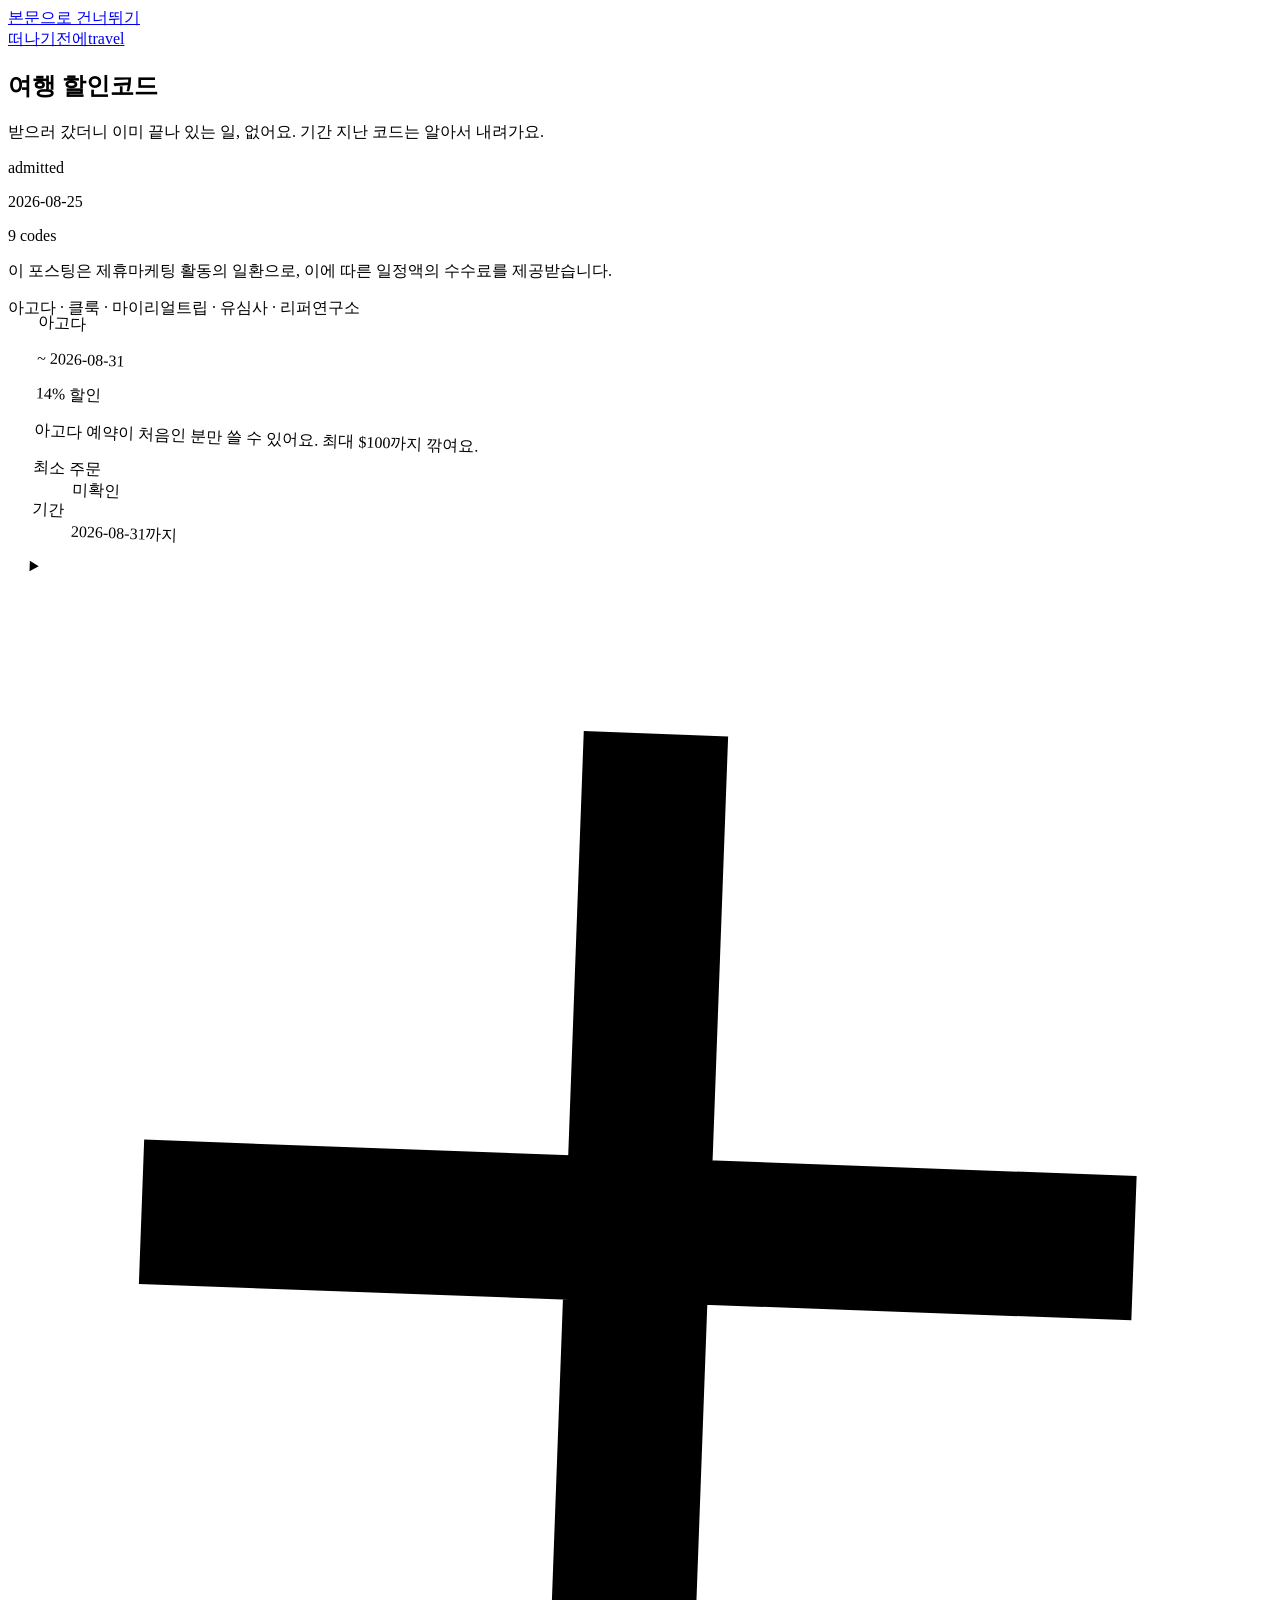
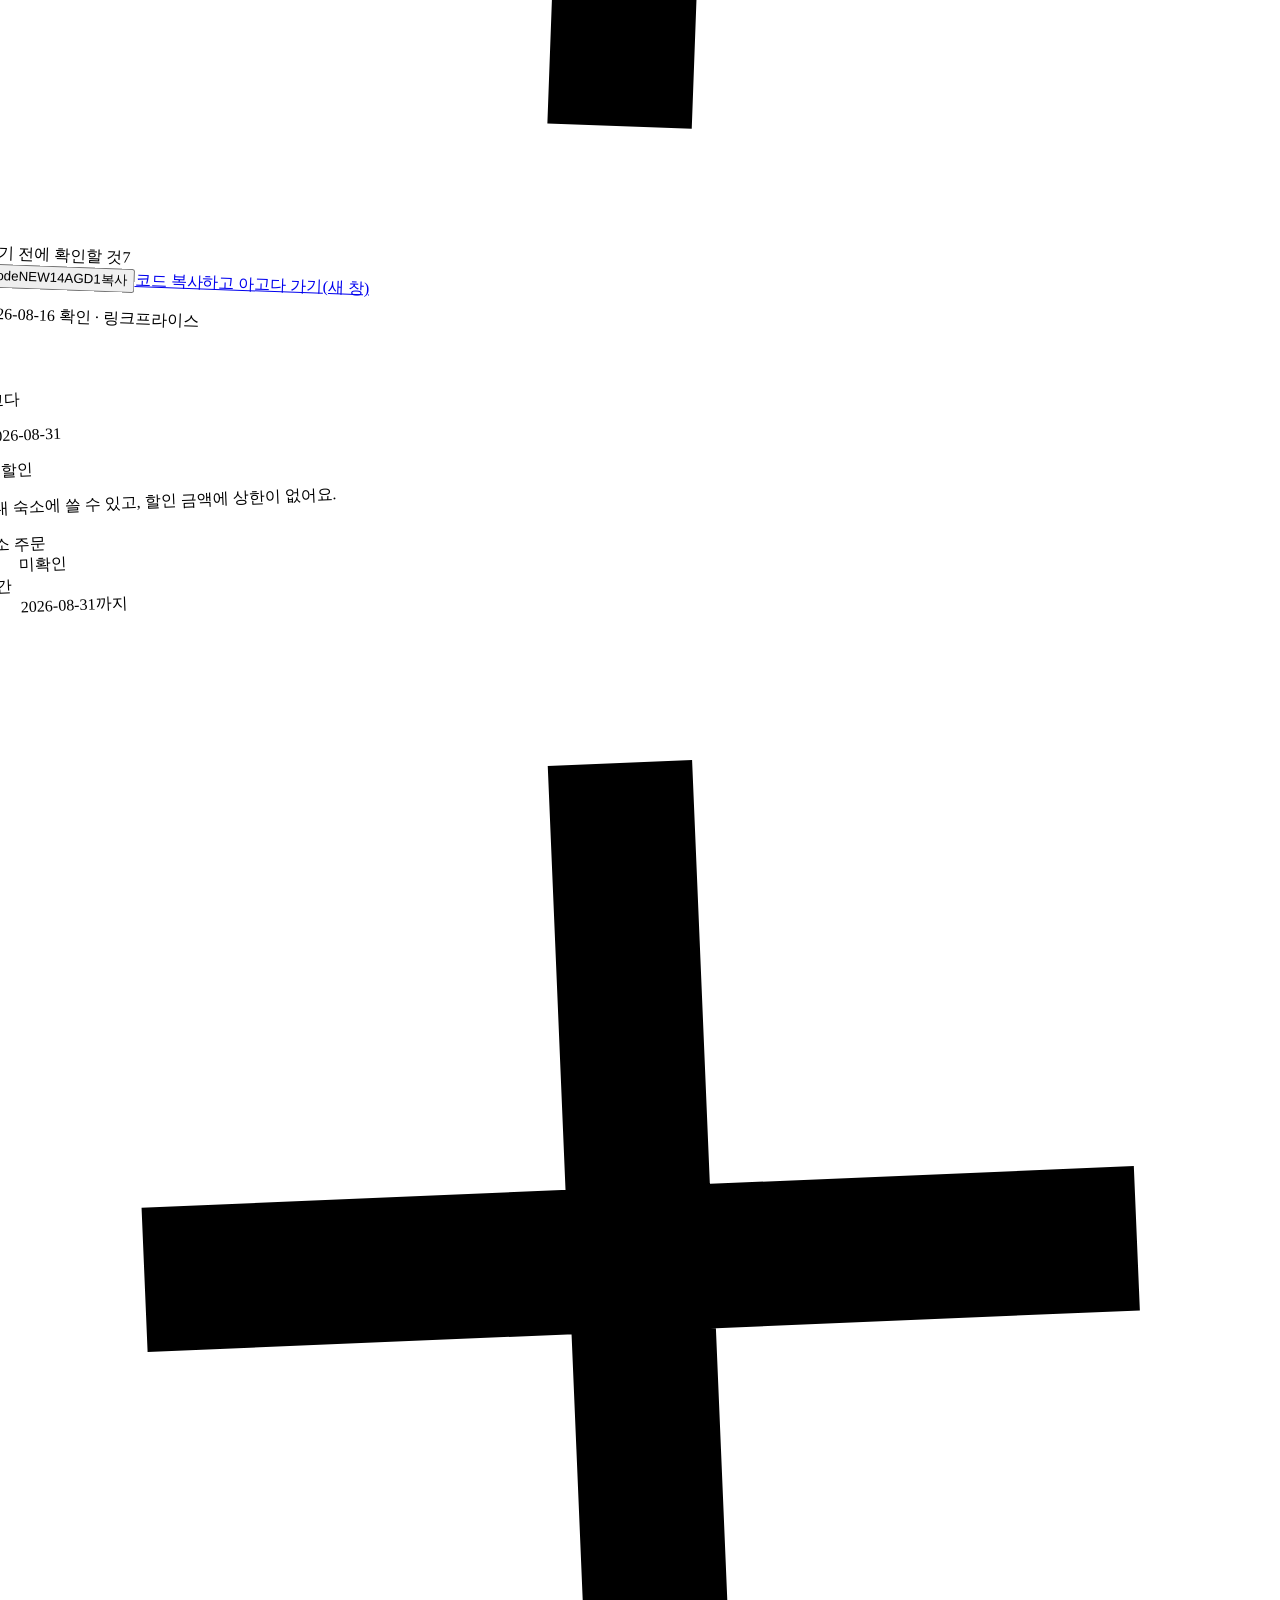
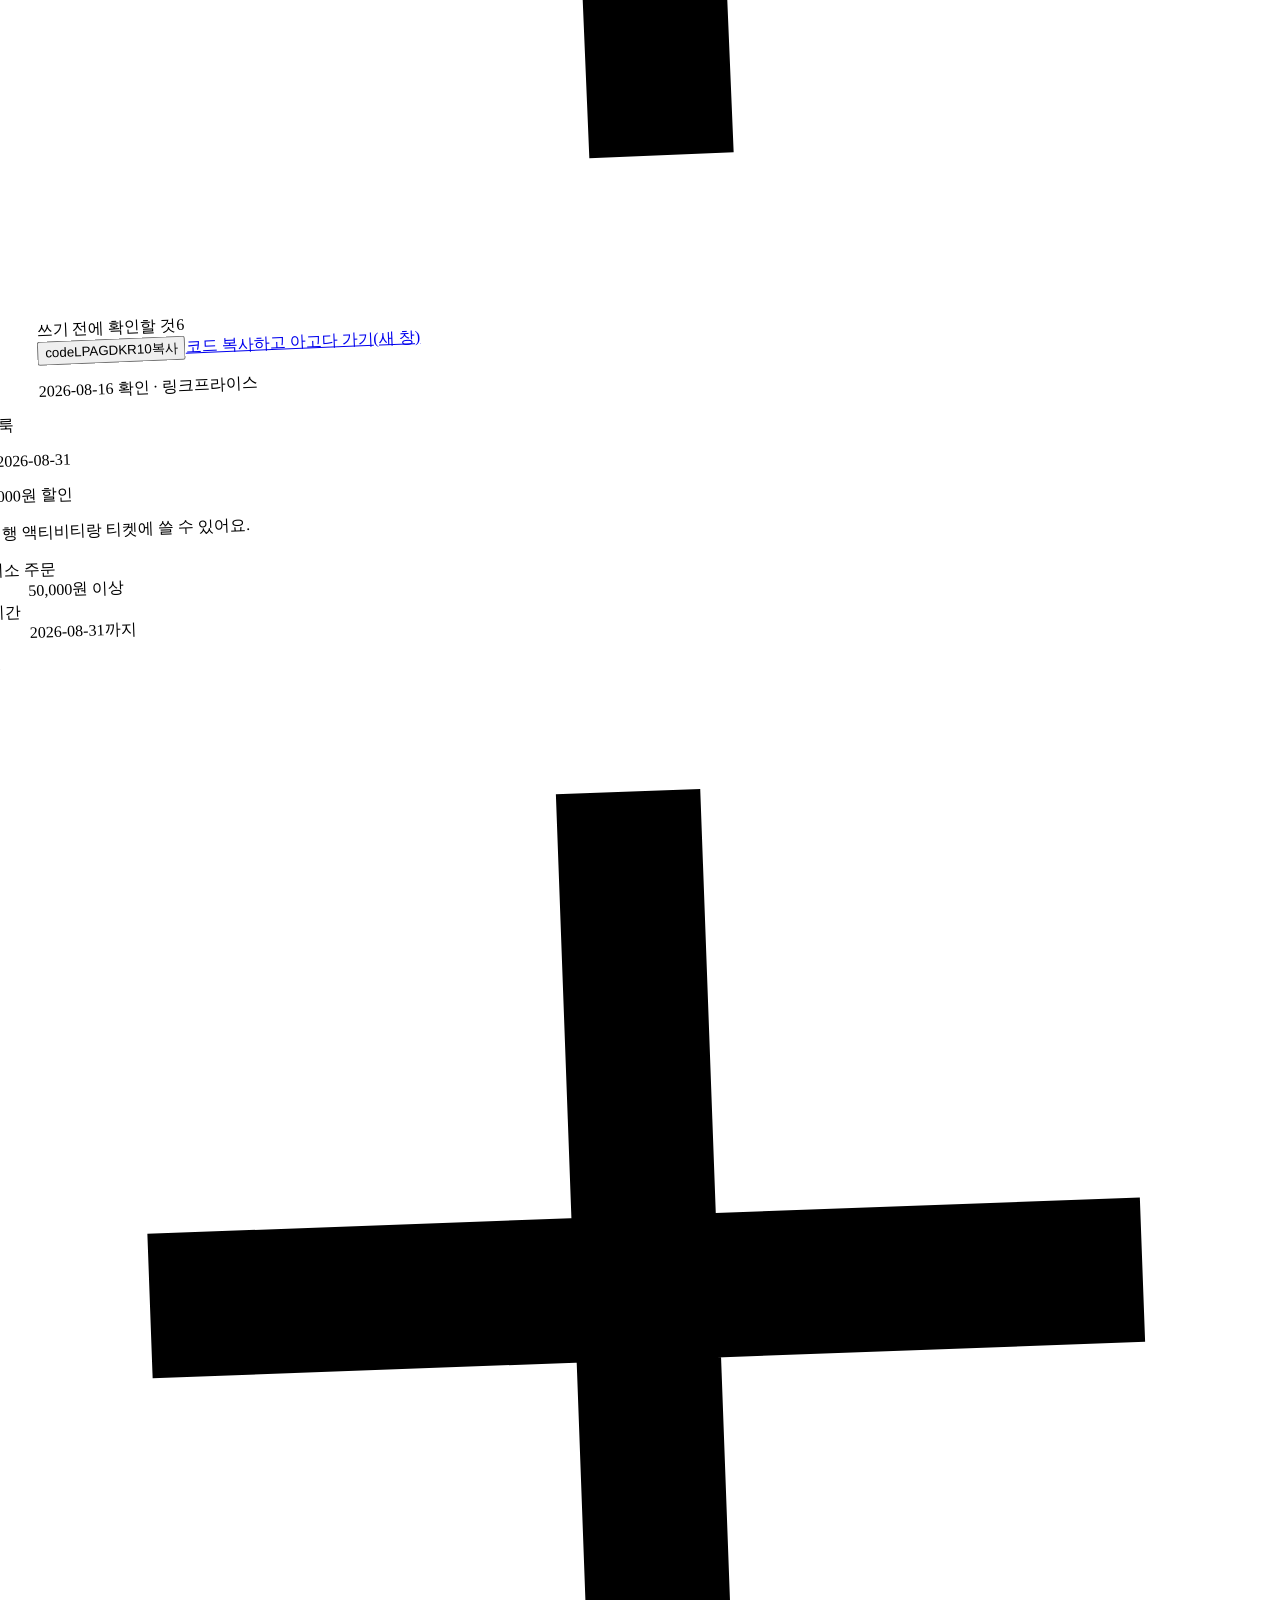
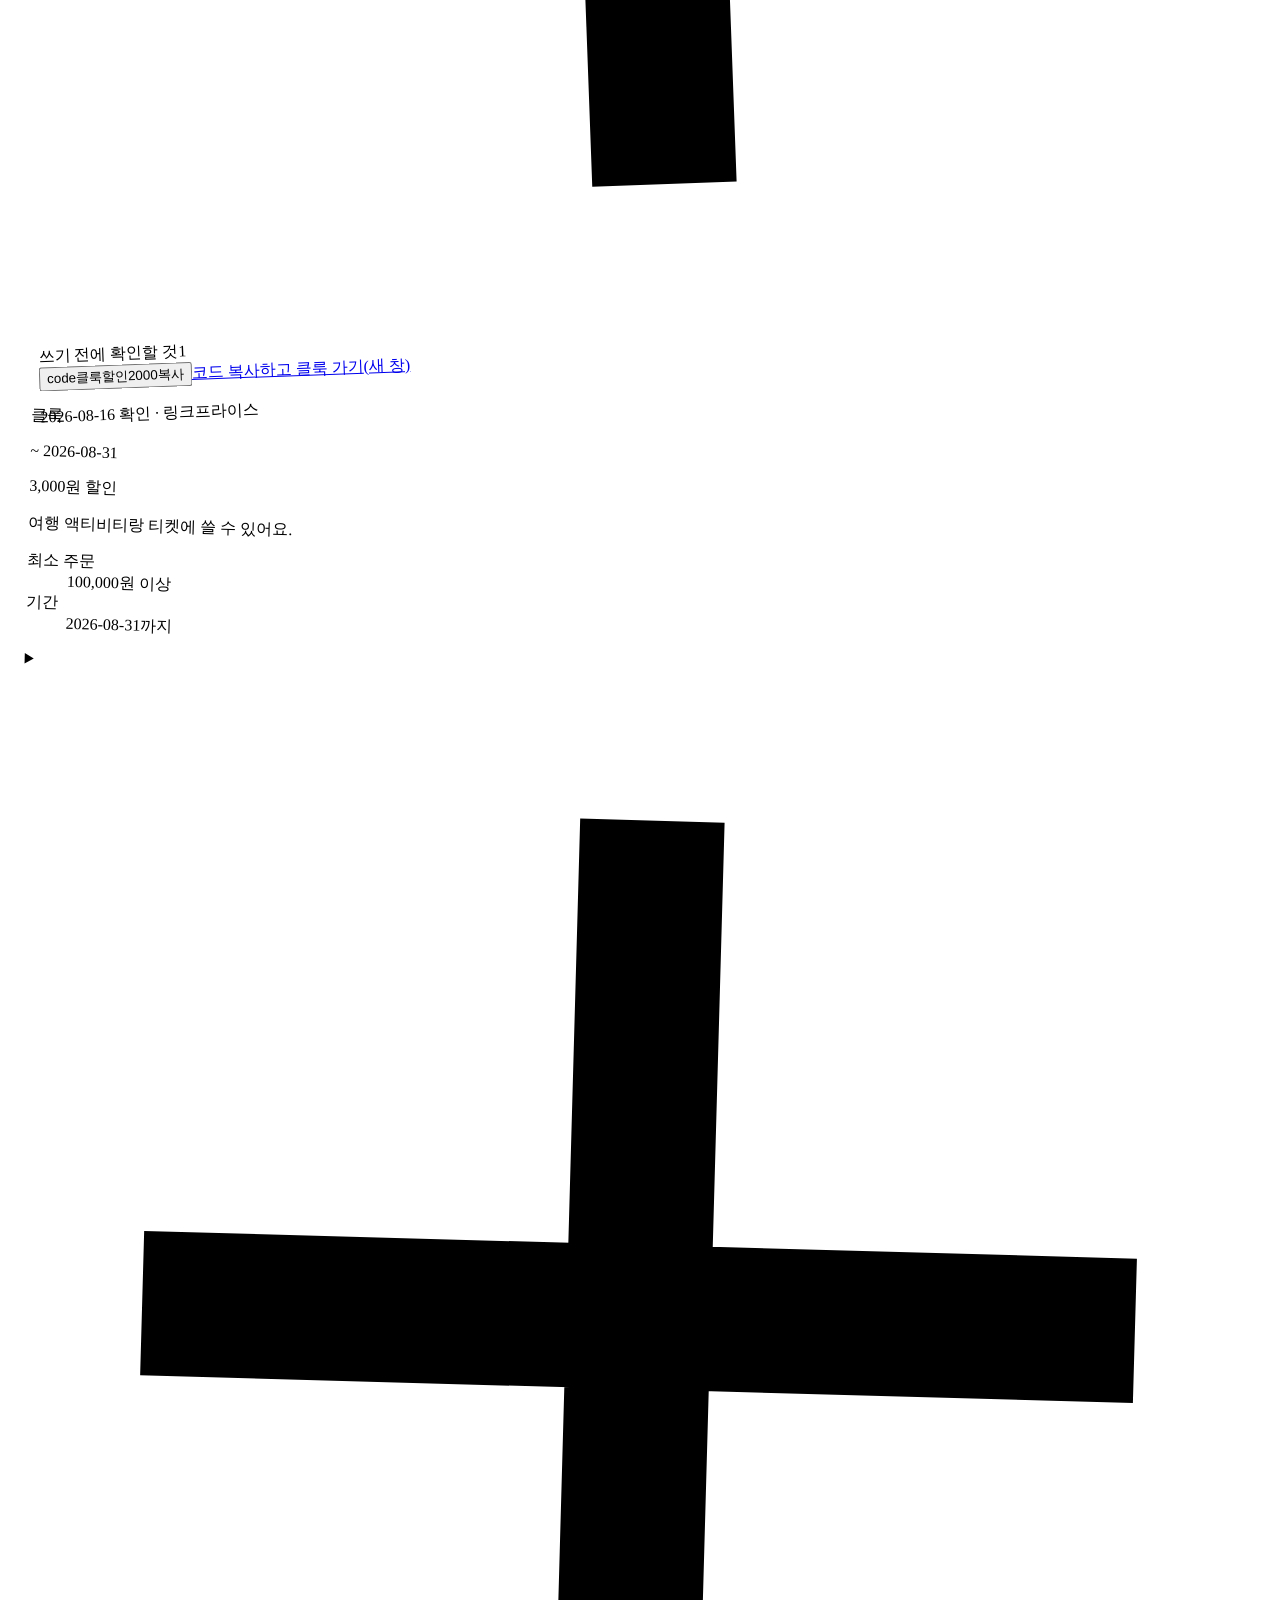
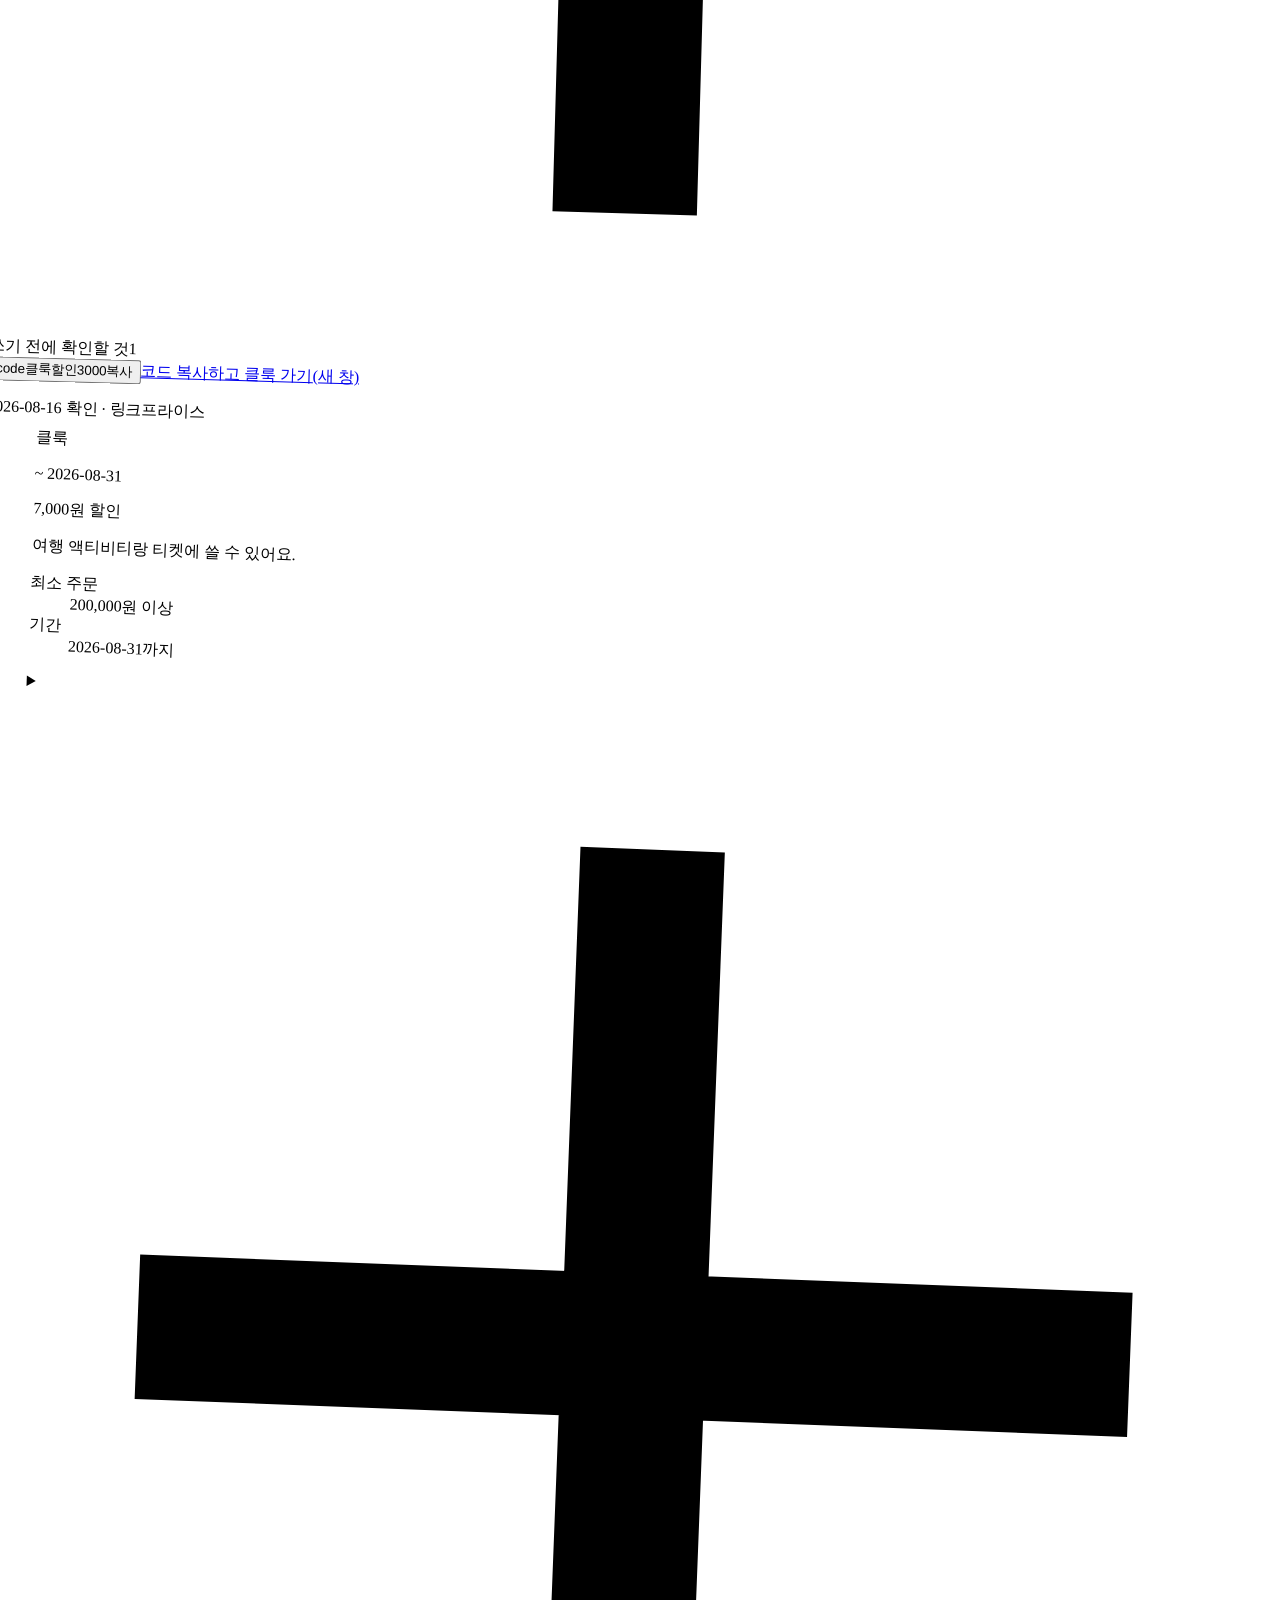
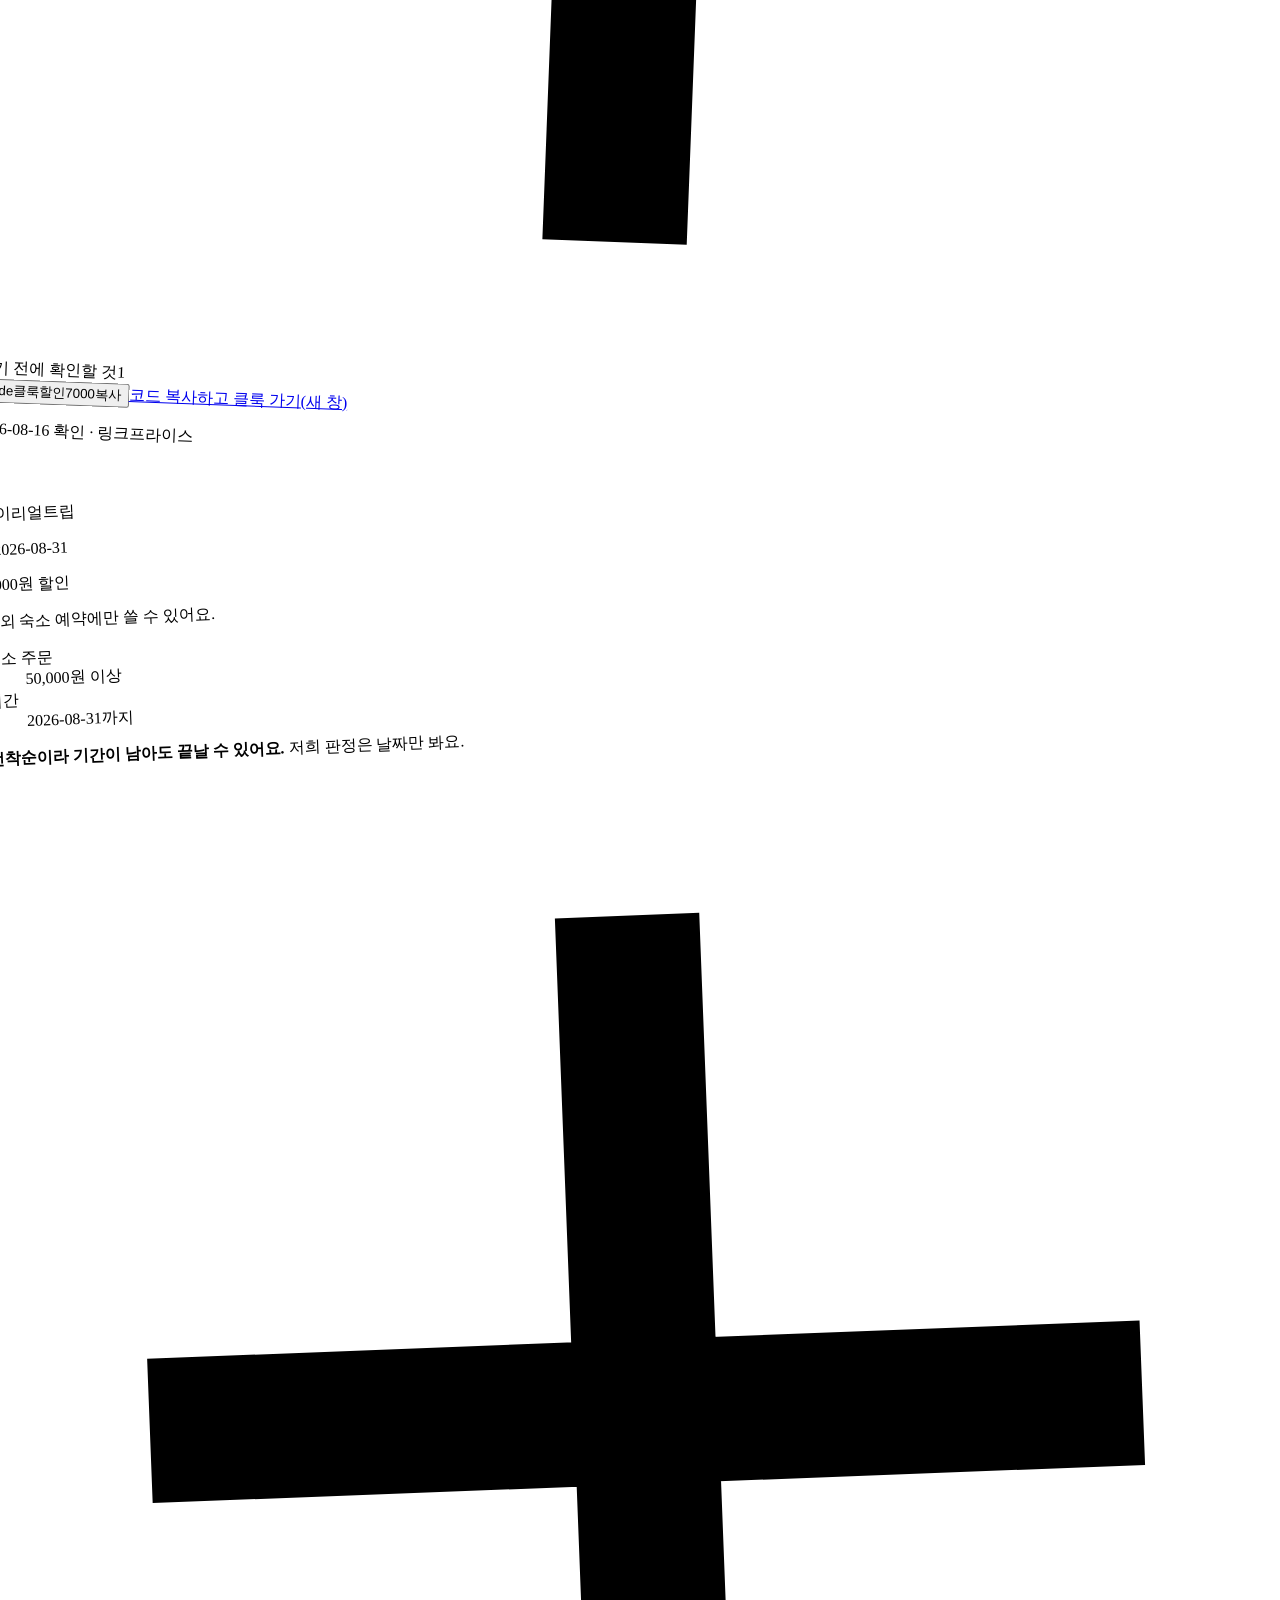
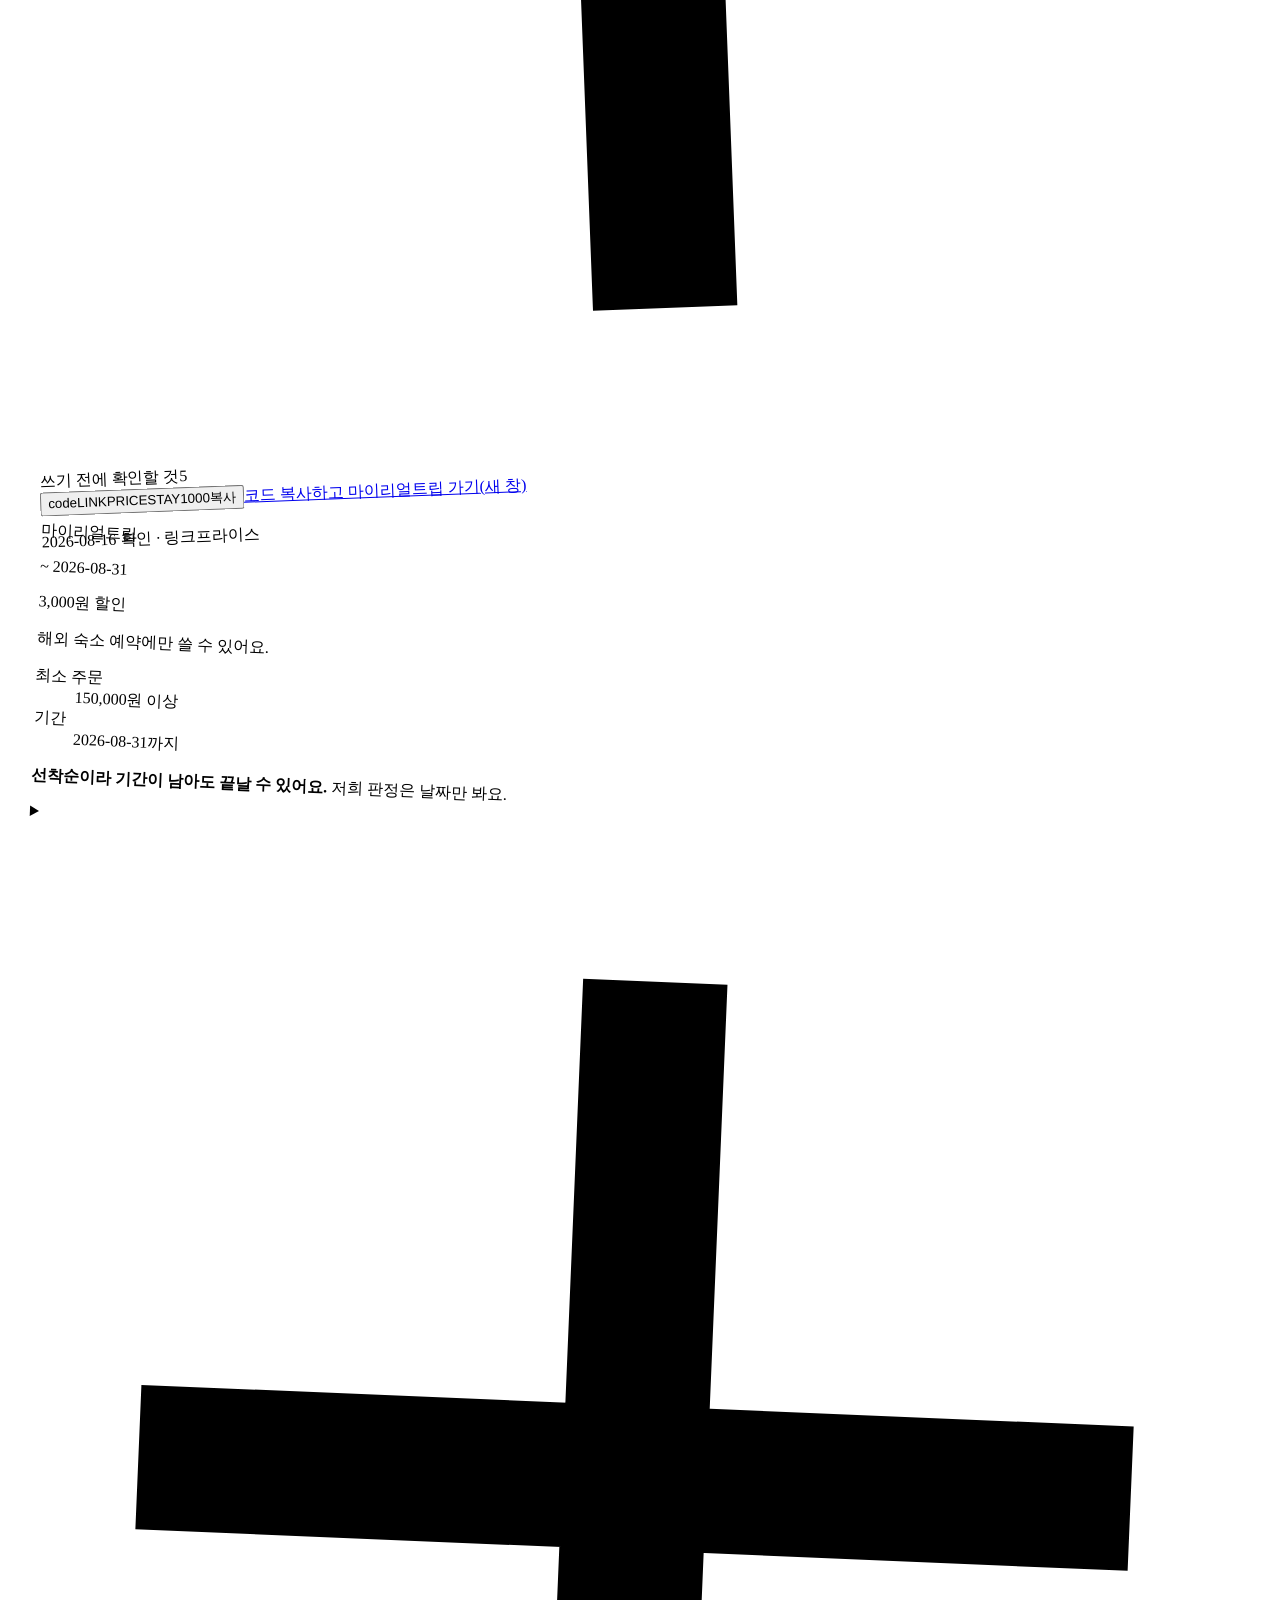
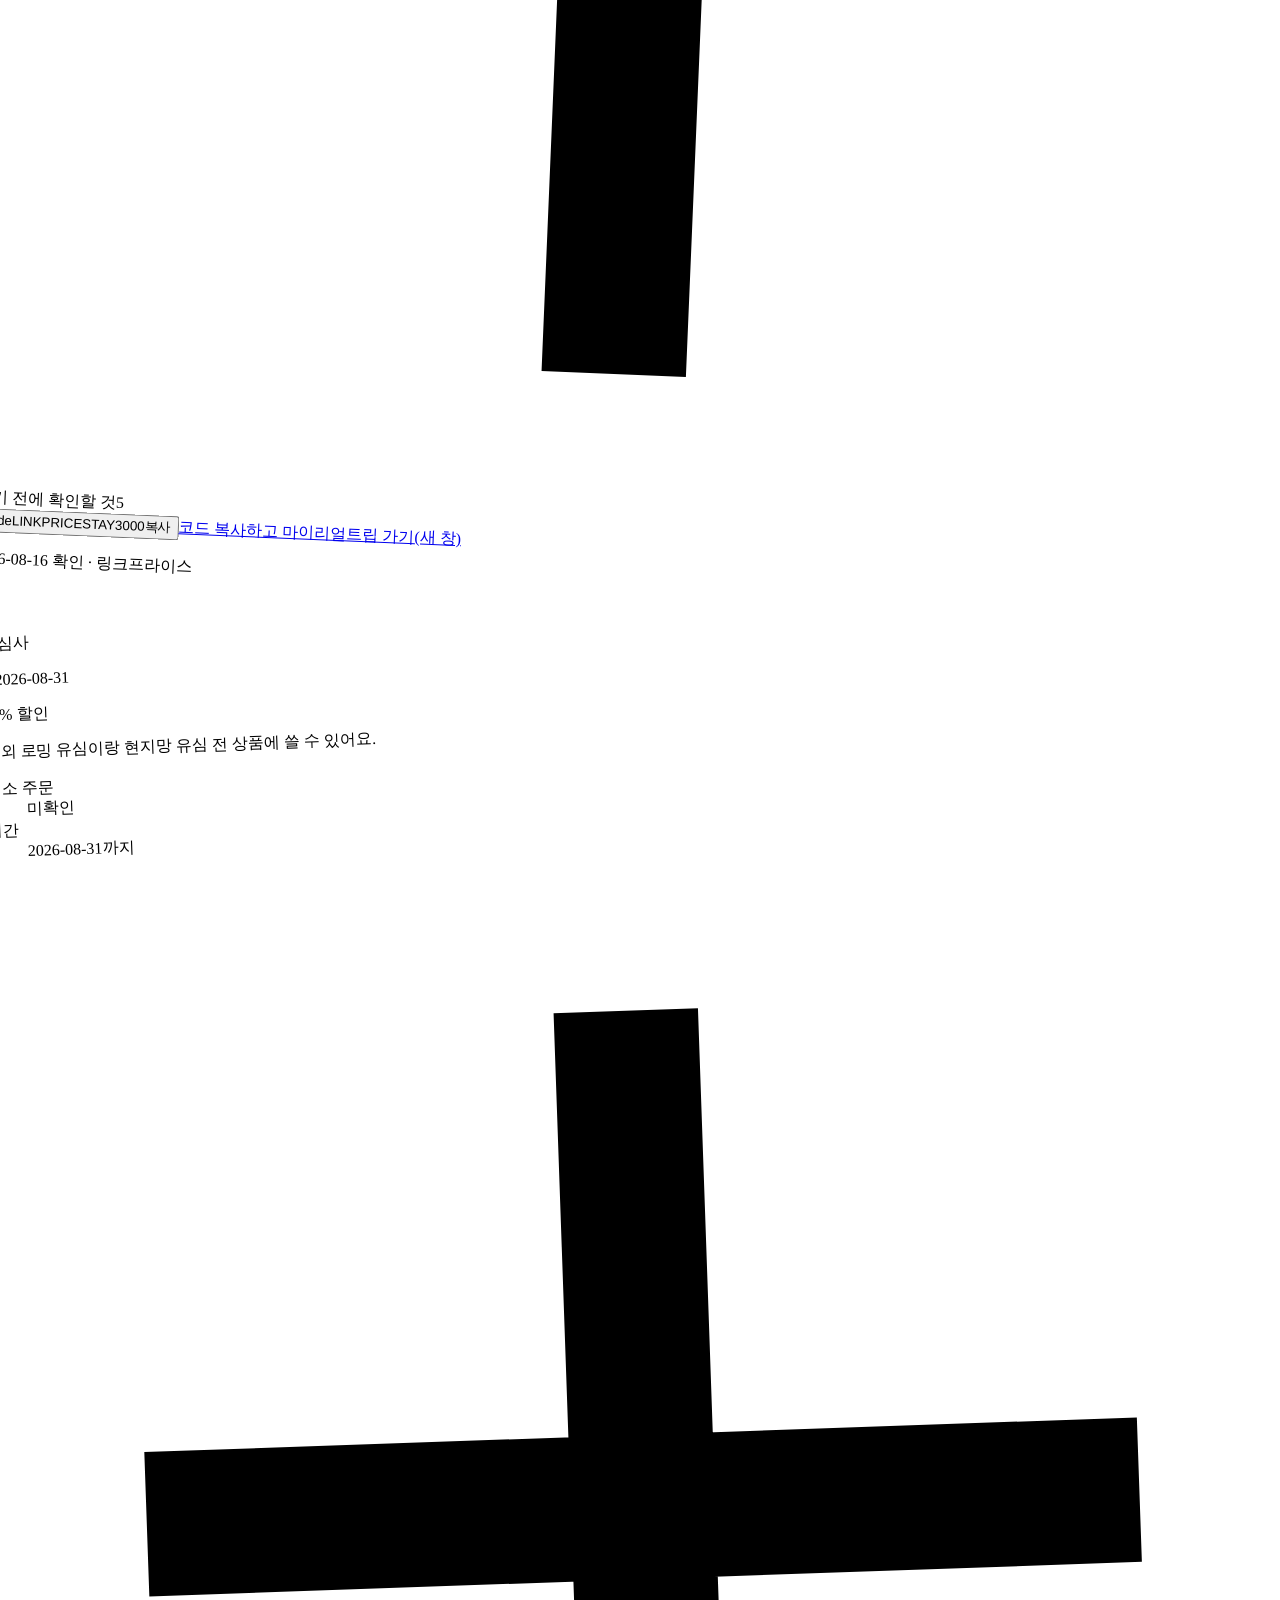
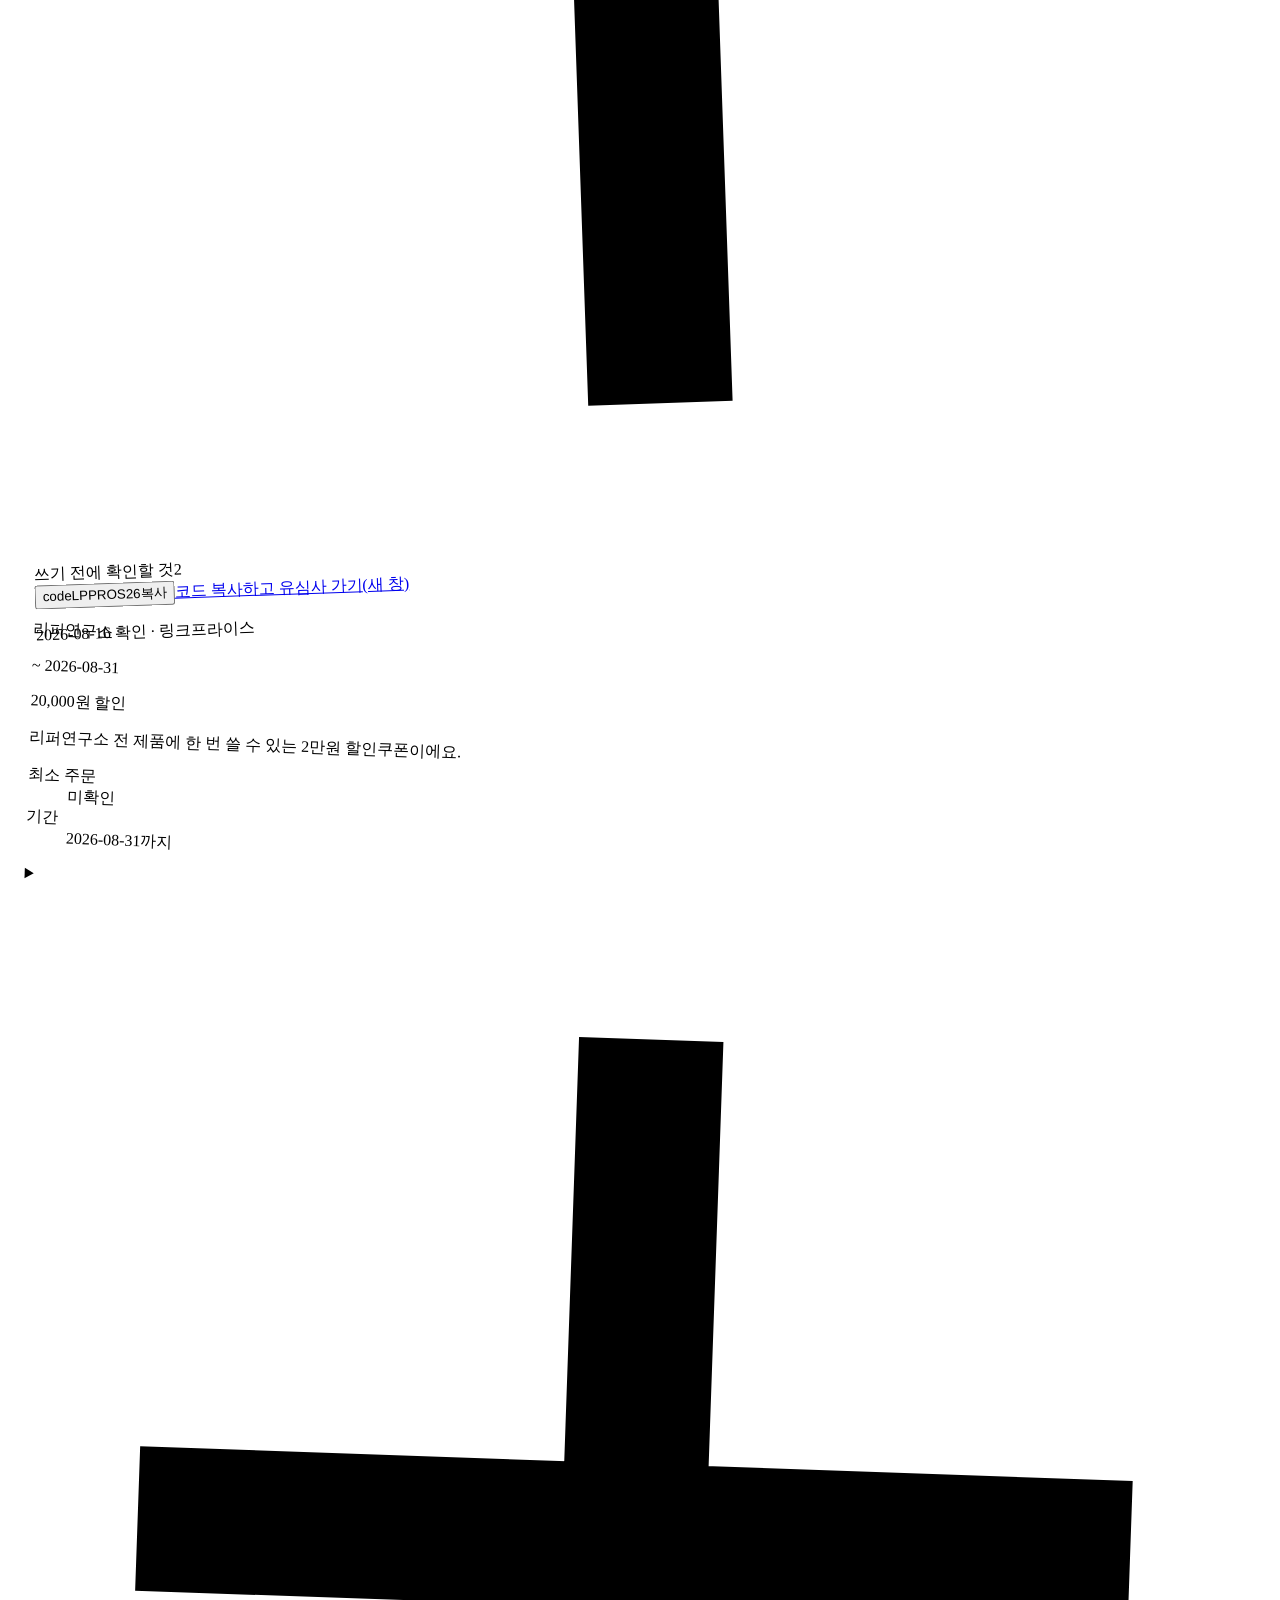
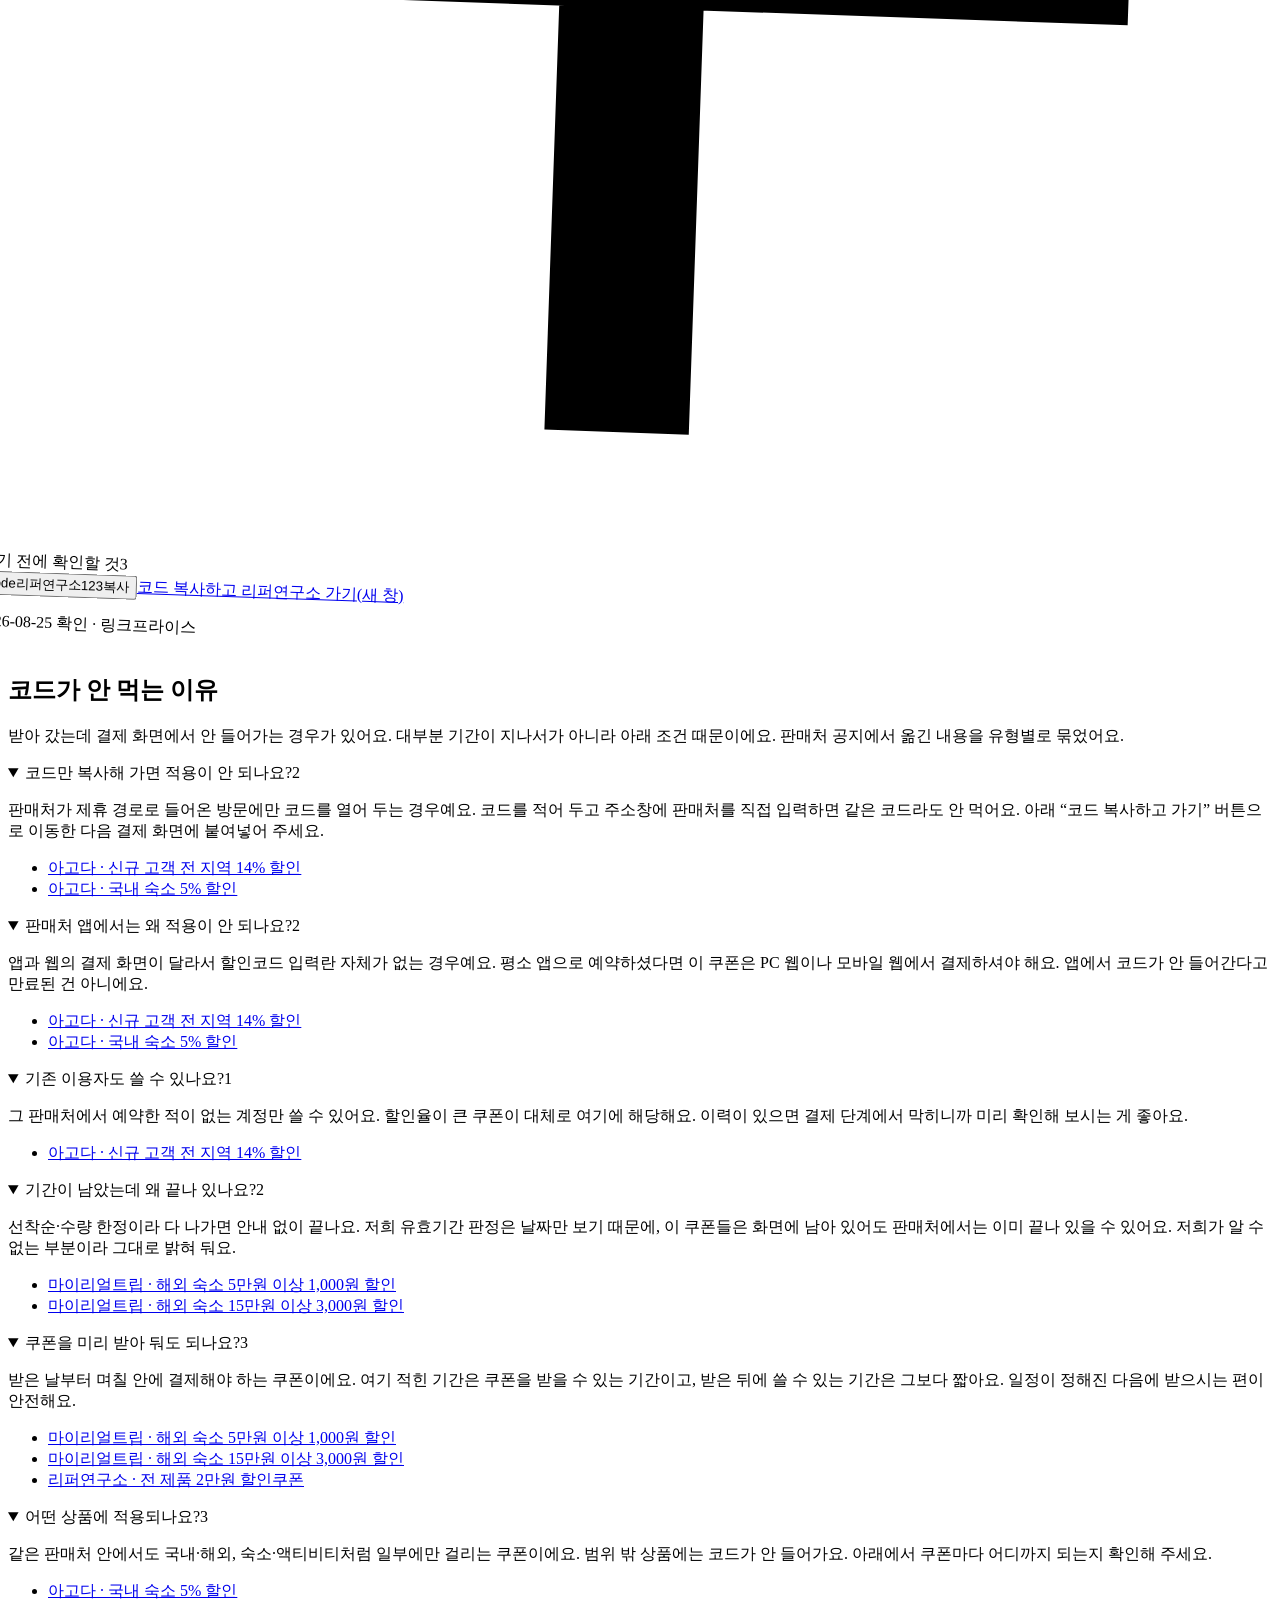
==== commit 9b2c5fa6: "Deploy static build (102 files)" ====
--- a/index.html
+++ b/index.html
@@ -1,4 +1,4 @@
-<!DOCTYPE html><html lang="ko"><head><meta charset="utf-8"><meta name="viewport" content="width=device-width, initial-scale=1"><title>여행 할인코드 모음 | 떠나기전에</title><meta name="description" content="지금 쓸 수 있는 여행 할인코드만 모아요. 기간 지난 코드는 알아서 내려가요. 판매처에서 안 먹는 이유도 같이 적어 뒀어요."><link rel="canonical" href="https://humidfit.pages.dev/"><meta property="og:type" content="website"><meta property="og:site_name" content="떠나기전에"><meta property="og:title" content="여행 할인코드 모음 | 떠나기전에"><meta property="og:description" content="지금 쓸 수 있는 여행 할인코드만 모아요. 기간 지난 코드는 알아서 내려가요. 판매처에서 안 먹는 이유도 같이 적어 뒀어요."><meta property="og:url" content="https://humidfit.pages.dev/"><meta property="og:locale" content="ko_KR"><meta name="theme-color" content="#f2ede2"><meta name="google-site-verification" content="zluaAo0zooep91chkdgXgem3_5u2dbjmNTEY9o7STxA"><meta name="msvalidate.01" content="0EDC56B1EC867FB4C1E455777AA846D2"><!-- 첫 화면 한글 서브셋 1개만 preload (03-design.md 1.6) --><link rel="preload" as="font" type="font/woff2" href="/fonts/woff2-dynamic-subset/PretendardVariable.subset.90.woff2" crossorigin><script type="application/ld+json">[{"@context":"https://schema.org","@type":"WebSite","name":"떠나기전에","url":"https://humidfit.pages.dev/","inLanguage":"ko-KR","description":"지금 쓸 수 있는 여행 할인코드만 모아요. 기간 지난 코드는 알아서 내려가요. 판매처에서 안 먹는 이유도 같이 적어 뒀어요."},{"@context":"https://schema.org","@type":"ItemList","url":"https://humidfit.pages.dev/","inLanguage":"ko-KR","numberOfItems":9,"itemListElement":[{"@type":"ListItem","position":1,"name":"아고다 신규 고객 전 지역 14% 할인","url":"https://humidfit.pages.dev/#agoda-new14-2026-08"},{"@type":"ListItem","position":2,"name":"아고다 국내 숙소 5% 할인","url":"https://humidfit.pages.dev/#agoda-kr5-2026-08"},{"@type":"ListItem","position":3,"name":"클룩 5만원 이상 2,000원 할인","url":"https://humidfit.pages.dev/#klook-2000-2026-08"},{"@type":"ListItem","position":4,"name":"클룩 10만원 이상 3,000원 할인","url":"https://humidfit.pages.dev/#klook-3000-2026-08"},{"@type":"ListItem","position":5,"name":"클룩 20만원 이상 7,000원 할인","url":"https://humidfit.pages.dev/#klook-7000-2026-08"},{"@type":"ListItem","position":6,"name":"마이리얼트립 해외 숙소 5만원 이상 1,000원 할인","url":"https://humidfit.pages.dev/#myrealtrip-stay1000-2026-08"},{"@type":"ListItem","position":7,"name":"마이리얼트립 해외 숙소 15만원 이상 3,000원 할인","url":"https://humidfit.pages.dev/#myrealtrip-stay3000-2026-08"},{"@type":"ListItem","position":8,"name":"유심사 전 상품 18% 할인","url":"https://humidfit.pages.dev/#usimsa-18-2026-08"},{"@type":"ListItem","position":9,"name":"리퍼연구소 전 제품 2만원 할인쿠폰","url":"https://humidfit.pages.dev/#refurlab-20000-2026-08"}]},{"@context":"https://schema.org","@type":"FAQPage","url":"https://humidfit.pages.dev/","inLanguage":"ko-KR","mainEntity":[{"@type":"Question","name":"코드만 복사해 가면 적용이 안 되나요?","acceptedAnswer":{"@type":"Answer","text":"판매처가 제휴 경로로 들어온 방문에만 코드를 열어 두는 경우예요. 코드를 적어 두고 주소창에 판매처를 직접 입력하면 같은 코드라도 안 먹어요. 아래 “코드 복사하고 가기” 버튼으로 이동한 다음 결제 화면에 붙여넣어 주세요."}},{"@type":"Question","name":"판매처 앱에서는 왜 적용이 안 되나요?","acceptedAnswer":{"@type":"Answer","text":"앱과 웹의 결제 화면이 달라서 할인코드 입력란 자체가 없는 경우예요. 평소 앱으로 예약하셨다면 이 쿠폰은 PC 웹이나 모바일 웹에서 결제하셔야 해요. 앱에서 코드가 안 들어간다고 만료된 건 아니에요."}},{"@type":"Question","name":"기존 이용자도 쓸 수 있나요?","acceptedAnswer":{"@type":"Answer","text":"그 판매처에서 예약한 적이 없는 계정만 쓸 수 있어요. 할인율이 큰 쿠폰이 대체로 여기에 해당해요. 이력이 있으면 결제 단계에서 막히니까 미리 확인해 보시는 게 좋아요."}},{"@type":"Question","name":"기간이 남았는데 왜 끝나 있나요?","acceptedAnswer":{"@type":"Answer","text":"선착순·수량 한정이라 다 나가면 안내 없이 끝나요. 저희 유효기간 판정은 날짜만 보기 때문에, 이 쿠폰들은 화면에 남아 있어도 판매처에서는 이미 끝나 있을 수 있어요. 저희가 알 수 없는 부분이라 그대로 밝혀 둬요."}},{"@type":"Question","name":"쿠폰을 미리 받아 둬도 되나요?","acceptedAnswer":{"@type":"Answer","text":"받은 날부터 며칠 안에 결제해야 하는 쿠폰이에요. 여기 적힌 기간은 쿠폰을 받을 수 있는 기간이고, 받은 뒤에 쓸 수 있는 기간은 그보다 짧아요. 일정이 정해진 다음에 받으시는 편이 안전해요."}},{"@type":"Question","name":"어떤 상품에 적용되나요?","acceptedAnswer":{"@type":"Answer","text":"같은 판매처 안에서도 국내·해외, 숙소·액티비티처럼 일부에만 걸리는 쿠폰이에요. 범위 밖 상품에는 코드가 안 들어가요. 아래에서 쿠폰마다 어디까지 되는지 확인해 주세요."}}]}]</script><link rel="stylesheet" href="/_astro/BaseLayout.aPuLQaUA.css"></head><body class="bg-canvas text-ink antialiased"><!--
+<!DOCTYPE html><html lang="ko"><head><meta charset="utf-8"><meta name="viewport" content="width=device-width, initial-scale=1"><title>여행 할인코드 모음 | 떠나기전에</title><meta name="description" content="지금 쓸 수 있는 여행 할인코드만 모아요. 기간 지난 코드는 알아서 내려가요. 판매처에서 안 먹는 이유도 같이 적어 뒀어요."><link rel="canonical" href="https://tobymsg.github.io/"><meta property="og:type" content="website"><meta property="og:site_name" content="떠나기전에"><meta property="og:title" content="여행 할인코드 모음 | 떠나기전에"><meta property="og:description" content="지금 쓸 수 있는 여행 할인코드만 모아요. 기간 지난 코드는 알아서 내려가요. 판매처에서 안 먹는 이유도 같이 적어 뒀어요."><meta property="og:url" content="https://tobymsg.github.io/"><meta property="og:locale" content="ko_KR"><meta name="theme-color" content="#f2ede2"><meta name="google-site-verification" content="zluaAo0zooep91chkdgXgem3_5u2dbjmNTEY9o7STxA"><meta name="msvalidate.01" content="0EDC56B1EC867FB4C1E455777AA846D2"><!-- 첫 화면 한글 서브셋 1개만 preload (03-design.md 1.6) --><link rel="preload" as="font" type="font/woff2" href="/coupon-kr/fonts/woff2-dynamic-subset/PretendardVariable.subset.90.woff2" crossorigin><script type="application/ld+json">[{"@context":"https://schema.org","@type":"WebSite","name":"떠나기전에","url":"https://tobymsg.github.io/","inLanguage":"ko-KR","description":"지금 쓸 수 있는 여행 할인코드만 모아요. 기간 지난 코드는 알아서 내려가요. 판매처에서 안 먹는 이유도 같이 적어 뒀어요."},{"@context":"https://schema.org","@type":"ItemList","url":"https://tobymsg.github.io/","inLanguage":"ko-KR","numberOfItems":9,"itemListElement":[{"@type":"ListItem","position":1,"name":"아고다 신규 고객 전 지역 14% 할인","url":"https://tobymsg.github.io/#agoda-new14-2026-08"},{"@type":"ListItem","position":2,"name":"아고다 국내 숙소 5% 할인","url":"https://tobymsg.github.io/#agoda-kr5-2026-08"},{"@type":"ListItem","position":3,"name":"클룩 5만원 이상 2,000원 할인","url":"https://tobymsg.github.io/#klook-2000-2026-08"},{"@type":"ListItem","position":4,"name":"클룩 10만원 이상 3,000원 할인","url":"https://tobymsg.github.io/#klook-3000-2026-08"},{"@type":"ListItem","position":5,"name":"클룩 20만원 이상 7,000원 할인","url":"https://tobymsg.github.io/#klook-7000-2026-08"},{"@type":"ListItem","position":6,"name":"마이리얼트립 해외 숙소 5만원 이상 1,000원 할인","url":"https://tobymsg.github.io/#myrealtrip-stay1000-2026-08"},{"@type":"ListItem","position":7,"name":"마이리얼트립 해외 숙소 15만원 이상 3,000원 할인","url":"https://tobymsg.github.io/#myrealtrip-stay3000-2026-08"},{"@type":"ListItem","position":8,"name":"유심사 전 상품 18% 할인","url":"https://tobymsg.github.io/#usimsa-18-2026-08"},{"@type":"ListItem","position":9,"name":"리퍼연구소 전 제품 2만원 할인쿠폰","url":"https://tobymsg.github.io/#refurlab-20000-2026-08"}]},{"@context":"https://schema.org","@type":"FAQPage","url":"https://tobymsg.github.io/","inLanguage":"ko-KR","mainEntity":[{"@type":"Question","name":"코드만 복사해 가면 적용이 안 되나요?","acceptedAnswer":{"@type":"Answer","text":"판매처가 제휴 경로로 들어온 방문에만 코드를 열어 두는 경우예요. 코드를 적어 두고 주소창에 판매처를 직접 입력하면 같은 코드라도 안 먹어요. 아래 “코드 복사하고 가기” 버튼으로 이동한 다음 결제 화면에 붙여넣어 주세요."}},{"@type":"Question","name":"판매처 앱에서는 왜 적용이 안 되나요?","acceptedAnswer":{"@type":"Answer","text":"앱과 웹의 결제 화면이 달라서 할인코드 입력란 자체가 없는 경우예요. 평소 앱으로 예약하셨다면 이 쿠폰은 PC 웹이나 모바일 웹에서 결제하셔야 해요. 앱에서 코드가 안 들어간다고 만료된 건 아니에요."}},{"@type":"Question","name":"기존 이용자도 쓸 수 있나요?","acceptedAnswer":{"@type":"Answer","text":"그 판매처에서 예약한 적이 없는 계정만 쓸 수 있어요. 할인율이 큰 쿠폰이 대체로 여기에 해당해요. 이력이 있으면 결제 단계에서 막히니까 미리 확인해 보시는 게 좋아요."}},{"@type":"Question","name":"기간이 남았는데 왜 끝나 있나요?","acceptedAnswer":{"@type":"Answer","text":"선착순·수량 한정이라 다 나가면 안내 없이 끝나요. 저희 유효기간 판정은 날짜만 보기 때문에, 이 쿠폰들은 화면에 남아 있어도 판매처에서는 이미 끝나 있을 수 있어요. 저희가 알 수 없는 부분이라 그대로 밝혀 둬요."}},{"@type":"Question","name":"쿠폰을 미리 받아 둬도 되나요?","acceptedAnswer":{"@type":"Answer","text":"받은 날부터 며칠 안에 결제해야 하는 쿠폰이에요. 여기 적힌 기간은 쿠폰을 받을 수 있는 기간이고, 받은 뒤에 쓸 수 있는 기간은 그보다 짧아요. 일정이 정해진 다음에 받으시는 편이 안전해요."}},{"@type":"Question","name":"어떤 상품에 적용되나요?","acceptedAnswer":{"@type":"Answer","text":"같은 판매처 안에서도 국내·해외, 숙소·액티비티처럼 일부에만 걸리는 쿠폰이에요. 범위 밖 상품에는 코드가 안 들어가요. 아래에서 쿠폰마다 어디까지 되는지 확인해 주세요."}}]}]</script><link rel="stylesheet" href="/coupon-kr/_astro/BaseLayout.BweBpLuY.css"></head><body class="bg-canvas text-ink antialiased"><!--
     THESIS: 쿠폰 하나가 여권에 찍힌 도장 하나다. 이 카테고리가 늘 만드는 배열 —
     점선 티켓 타일 그리드에 빨간 %숫자와 카운트다운 배지 — 를 거부한다.
     OWN-WORLD: 무표백 사증면 종이(#f2ede2)에 기요셰 보안 무늬, 잉크 세 가지(입국 초록·주의 주홍·
@@ -13,4 +13,4 @@
     마감은 배지가 아니라 잉크 농도로 말한다(오실로스코프·크랙트로에서 가져온 규율).
     FINISH: unreviewed and undocumented is unfinished; this build ends with the finish review,
     the verdict, DESIGN.md, and every shipping raster carrying its provenance.
-    --><a href="#main" class="sr-only focus:not-sr-only focus:absolute focus:left-4 focus:top-4 focus:z-50 focus:rounded-md focus:bg-surface-2 focus:px-4 focus:py-2 focus:text-ink">본문으로 건너뛰기</a><header class="border-b border-hairline"><div class="mx-auto flex h-14 max-w-wide items-center justify-between gap-4 px-4 sm:px-6"><a href="/" class="inline-flex items-baseline gap-2 text-ink"><span class="text-[17px] font-bold tracking-[-0.01em]">떠나기전에</span><span class="font-mono text-[10px] tracking-[0.24em] text-foil uppercase">travel</span></a></div></header><main id="main" class="mx-auto w-full px-4 py-8 sm:px-6 max-w-wide"><section class="flex flex-row items-start justify-between gap-4 sm:gap-6"><div class="min-w-0"><h1 class="text-[28px] font-bold leading-[1.15] tracking-[-0.025em] text-ink break-keep sm:text-[44px]">여행 할인코드</h1><p class="mt-2 max-w-prose text-[15px] leading-[1.6] text-ink-muted break-keep sm:mt-3 sm:text-[17px]">받으러 갔더니 이미 끝나 있는 일, 없어요. <span class="font-medium text-ink">기간 지난 코드는 알아서 내려가요.</span></p></div><div class="shrink-0 pt-1 sm:pt-2"><div class="stamp text-stamp-enter inline-block -rotate-[2.5deg] px-2.5 py-1.5 text-center sm:px-4 sm:py-2.5"><p class="font-mono text-[10px] tracking-[0.22em] text-current uppercase">admitted</p><p data-num class="mt-0.5 font-mono text-[15px] tracking-[0.04em] text-current sm:text-[19px]">2026-08-25</p><p class="mt-0.5 font-mono text-[10px] tracking-[0.14em] text-current uppercase">9 codes</p></div></div></section><p data-affiliate-notice class="mt-4 rounded-lg border border-hairline bg-surface-1 px-4 py-3 text-[16px] leading-[1.7] text-ink-muted break-keep">이 포스팅은 제휴마케팅 활동의 일환으로, 이에 따른 일정액의 수수료를 제공받습니다.</p><p class="mt-5 hidden font-mono text-[11px] tracking-[0.1em] text-ink-tertiary uppercase sm:block">아고다 · 클룩 · 마이리얼트립 · 유심사 · 리퍼연구소</p><div class="mt-4 grid items-start gap-7 md:grid-cols-2 xl:grid-cols-3"><article id="agoda-new14-2026-08" class="scroll-mt-24 p-0.5"><div class="stamp text-stamp-enter p-4 sm:p-5" style="--ink-strength: 55%; transform: rotate(2.1deg) translateX(1px)"><div class="flex items-baseline justify-between gap-3 border-b border-current/25 pb-2.5"><p class="truncate text-[13px] font-semibold tracking-[0.14em] text-current uppercase">아고다</p><p data-num class="shrink-0 font-mono text-[12px] text-current">~ 2026-08-31</p></div><p class="mt-3 text-[28px] font-bold leading-[1.1] tracking-[-0.02em] text-ink sm:text-[31px]">14% 할인</p><p class="mt-1 text-[15px] leading-[1.6] text-ink-muted break-keep">아고다 예약이 처음인 분만 쓸 수 있어요. 최대 $100까지 깎여요.</p><dl class="mt-3 flex flex-wrap items-baseline gap-x-4 gap-y-1 text-[13px] leading-[1.5]"><div class="flex gap-1.5"><dt class="text-ink-subtle">최소 주문</dt><dd data-num class="text-ink-subtle italic">미확인</dd></div><div class="flex gap-1.5"><dt class="text-ink-subtle">기간</dt><dd data-num class="text-ink">2026-08-31까지</dd></div></dl><details class="group mt-3 border-t border-current/20 pt-2"><summary class="flex min-h-[44px] cursor-pointer list-none items-center gap-2 text-[13px] font-medium text-ink"><svg class="size-3.5 shrink-0 text-current transition-transform group-open:rotate-45" viewBox="0 0 14 14" aria-hidden="true" fill="none" stroke="currentColor" stroke-width="1.6"><path d="M7 1.5v11M1.5 7h11"></path></svg>쓰기 전에 확인할 것<span data-num class="font-mono text-[11px] font-normal text-ink-subtle">7</span></summary><ul class="mt-1 space-y-1.5 border-l border-current/35 pl-3 text-[13px] leading-[1.65] text-ink-muted break-keep"><li>아고다를 통해 예약한 이력이 없는 신규 고객만 사용할 수 있습니다.</li><li>위 링크를 거쳐 접속했을 때만 할인코드가 적용됩니다. 코드만 복사해서 직접 들어가면 적용되지 않습니다.</li><li>아고다 앱에서는 적용되지 않습니다. PC 웹 또는 모바일 웹에서 결제해 주세요.</li><li>결제 화면의 할인쿠폰 입력란에 코드를 넣어야 합니다.</li><li>&#39;쿠폰적용가능&#39; 표시가 없는 상품에는 적용되지 않습니다.</li><li>숙박 기간은 2026-12-31까지입니다. 예약은 2026-08-31까지 해야 합니다.</li><li>최대 할인 한도는 미화 100달러입니다. 원화 한도는 공지에 없어 환산하지 않았습니다.</li></ul></details><div class="pt-4"><div class="perf opacity-45" aria-hidden="true"></div><button type="button" data-copy="NEW14AGD1" data-coupon="agoda-new14-2026-08" data-merchant="agoda" data-copied-label="복사했어요" class="mt-3 flex w-full items-center justify-between gap-3 border border-dashed border-current/45 bg-surface-2 px-3 py-2.5 text-left transition-colors hover:bg-surface-3 data-[copy-failed]:border-stamp-warn data-[copied]:border-solid"><span class="min-w-0 flex-1"><span class="block text-[11px] tracking-[0.16em] text-ink-subtle uppercase">code</span><span class="block text-[17px] leading-[1.35] break-all text-ink select-all font-mono tracking-[0.02em]">NEW14AGD1</span></span><span data-copy-label class="shrink-0 self-end border border-current/50 px-2.5 py-1.5 text-[13px] font-semibold text-current">복사</span></button><a href="https://click.linkprice.com/click.php?m=agoda&amp;a=A100706880&amp;l=9999&amp;l_cd1=3&amp;l_cd2=0&amp;tu=https%3A%2F%2Fwww.agoda.com%2Fko-kr%2F" target="_blank" rel="sponsored noopener noreferrer" data-event="affiliate_clicked" data-merchant="아고다" data-coupon="agoda-new14-2026-08" data-copy="NEW14AGD1" data-copied-label="복사했어요 · 가는 중" class="mt-3 inline-flex min-h-[52px] w-full items-center justify-center border border-current bg-current px-4 text-center transition-transform active:translate-y-px"><span data-copy-label class="text-[16px] font-semibold text-surface-1 break-keep">코드 복사하고 아고다 가기</span><span class="sr-only">(새 창)</span></a><p data-num class="mt-2.5 font-mono text-[11px] text-ink-tertiary">2026-08-16 확인 · 링크프라이스</p></div></div></article><article id="agoda-kr5-2026-08" class="scroll-mt-24 p-0.5"><div class="stamp text-stamp-enter p-4 sm:p-5" style="--ink-strength: 55%; transform: rotate(-2.4deg) translateX(-3px)"><div class="flex items-baseline justify-between gap-3 border-b border-current/25 pb-2.5"><p class="truncate text-[13px] font-semibold tracking-[0.14em] text-current uppercase">아고다</p><p data-num class="shrink-0 font-mono text-[12px] text-current">~ 2026-08-31</p></div><p class="mt-3 text-[28px] font-bold leading-[1.1] tracking-[-0.02em] text-ink sm:text-[31px]">5% 할인</p><p class="mt-1 text-[15px] leading-[1.6] text-ink-muted break-keep">국내 숙소에 쓸 수 있고, 할인 금액에 상한이 없어요.</p><dl class="mt-3 flex flex-wrap items-baseline gap-x-4 gap-y-1 text-[13px] leading-[1.5]"><div class="flex gap-1.5"><dt class="text-ink-subtle">최소 주문</dt><dd data-num class="text-ink-subtle italic">미확인</dd></div><div class="flex gap-1.5"><dt class="text-ink-subtle">기간</dt><dd data-num class="text-ink">2026-08-31까지</dd></div></dl><details class="group mt-3 border-t border-current/20 pt-2"><summary class="flex min-h-[44px] cursor-pointer list-none items-center gap-2 text-[13px] font-medium text-ink"><svg class="size-3.5 shrink-0 text-current transition-transform group-open:rotate-45" viewBox="0 0 14 14" aria-hidden="true" fill="none" stroke="currentColor" stroke-width="1.6"><path d="M7 1.5v11M1.5 7h11"></path></svg>쓰기 전에 확인할 것<span data-num class="font-mono text-[11px] font-normal text-ink-subtle">6</span></summary><ul class="mt-1 space-y-1.5 border-l border-current/35 pl-3 text-[13px] leading-[1.65] text-ink-muted break-keep"><li>국내 숙소 전용입니다. 해외 숙소에는 적용되지 않습니다.</li><li>할인 금액 상한이 없습니다.</li><li>위 링크를 거쳐 접속했을 때만 할인코드가 적용됩니다.</li><li>아고다 앱에서는 적용되지 않습니다. PC 웹 또는 모바일 웹에서 결제해 주세요.</li><li>&#39;쿠폰적용가능&#39; 표시가 없는 상품에는 적용되지 않습니다.</li><li>숙박 기간은 2027-06-30까지입니다. 예약은 2026-08-31까지 해야 합니다.</li></ul></details><div class="pt-4"><div class="perf opacity-45" aria-hidden="true"></div><button type="button" data-copy="LPAGDKR10" data-coupon="agoda-kr5-2026-08" data-merchant="agoda" data-copied-label="복사했어요" class="mt-3 flex w-full items-center justify-between gap-3 border border-dashed border-current/45 bg-surface-2 px-3 py-2.5 text-left transition-colors hover:bg-surface-3 data-[copy-failed]:border-stamp-warn data-[copied]:border-solid"><span class="min-w-0 flex-1"><span class="block text-[11px] tracking-[0.16em] text-ink-subtle uppercase">code</span><span class="block text-[17px] leading-[1.35] break-all text-ink select-all font-mono tracking-[0.02em]">LPAGDKR10</span></span><span data-copy-label class="shrink-0 self-end border border-current/50 px-2.5 py-1.5 text-[13px] font-semibold text-current">복사</span></button><a href="https://click.linkprice.com/click.php?m=agoda&amp;a=A100706880&amp;l=9999&amp;l_cd1=3&amp;l_cd2=0&amp;tu=https%3A%2F%2Fwww.agoda.com%2Fko-kr%2F" target="_blank" rel="sponsored noopener noreferrer" data-event="affiliate_clicked" data-merchant="아고다" data-coupon="agoda-kr5-2026-08" data-copy="LPAGDKR10" data-copied-label="복사했어요 · 가는 중" class="mt-3 inline-flex min-h-[52px] w-full items-center justify-center border border-current bg-current px-4 text-center transition-transform active:translate-y-px"><span data-copy-label class="text-[16px] font-semibold text-surface-1 break-keep">코드 복사하고 아고다 가기</span><span class="sr-only">(새 창)</span></a><p data-num class="mt-2.5 font-mono text-[11px] text-ink-tertiary">2026-08-16 확인 · 링크프라이스</p></div></div></article><article id="klook-2000-2026-08" class="scroll-mt-24 p-0.5"><div class="stamp text-stamp-enter p-4 sm:p-5" style="--ink-strength: 55%; transform: rotate(-2.1deg) translateX(3px)"><div class="flex items-baseline justify-between gap-3 border-b border-current/25 pb-2.5"><p class="truncate text-[13px] font-semibold tracking-[0.14em] text-current uppercase">클룩</p><p data-num class="shrink-0 font-mono text-[12px] text-current">~ 2026-08-31</p></div><p class="mt-3 text-[28px] font-bold leading-[1.1] tracking-[-0.02em] text-ink sm:text-[31px]">2,000원 할인</p><p class="mt-1 text-[15px] leading-[1.6] text-ink-muted break-keep">여행 액티비티랑 티켓에 쓸 수 있어요.</p><dl class="mt-3 flex flex-wrap items-baseline gap-x-4 gap-y-1 text-[13px] leading-[1.5]"><div class="flex gap-1.5"><dt class="text-ink-subtle">최소 주문</dt><dd data-num class="text-ink">50,000원 이상</dd></div><div class="flex gap-1.5"><dt class="text-ink-subtle">기간</dt><dd data-num class="text-ink">2026-08-31까지</dd></div></dl><details class="group mt-3 border-t border-current/20 pt-2"><summary class="flex min-h-[44px] cursor-pointer list-none items-center gap-2 text-[13px] font-medium text-ink"><svg class="size-3.5 shrink-0 text-current transition-transform group-open:rotate-45" viewBox="0 0 14 14" aria-hidden="true" fill="none" stroke="currentColor" stroke-width="1.6"><path d="M7 1.5v11M1.5 7h11"></path></svg>쓰기 전에 확인할 것<span data-num class="font-mono text-[11px] font-normal text-ink-subtle">1</span></summary><ul class="mt-1 space-y-1.5 border-l border-current/35 pl-3 text-[13px] leading-[1.65] text-ink-muted break-keep"><li>일부 상품에는 사용할 수 없습니다.</li></ul></details><div class="pt-4"><div class="perf opacity-45" aria-hidden="true"></div><button type="button" data-copy="클룩할인2000" data-coupon="klook-2000-2026-08" data-merchant="klook" data-copied-label="복사했어요" class="mt-3 flex w-full items-center justify-between gap-3 border border-dashed border-current/45 bg-surface-2 px-3 py-2.5 text-left transition-colors hover:bg-surface-3 data-[copy-failed]:border-stamp-warn data-[copied]:border-solid"><span class="min-w-0 flex-1"><span class="block text-[11px] tracking-[0.16em] text-ink-subtle uppercase">code</span><span class="block text-[17px] leading-[1.35] break-all text-ink select-all font-sans tracking-[0.06em]">클룩할인2000</span></span><span data-copy-label class="shrink-0 self-end border border-current/50 px-2.5 py-1.5 text-[13px] font-semibold text-current">복사</span></button><a href="https://click.linkprice.com/click.php?m=klook&amp;a=A100706880&amp;l=9999&amp;l_cd1=3&amp;l_cd2=0&amp;tu=https%3A%2F%2Fwww.klook.com%2Fko%2Ftetris%2Fpromo%2Flinkprice%2F" target="_blank" rel="sponsored noopener noreferrer" data-event="affiliate_clicked" data-merchant="클룩" data-coupon="klook-2000-2026-08" data-copy="클룩할인2000" data-copied-label="복사했어요 · 가는 중" class="mt-3 inline-flex min-h-[52px] w-full items-center justify-center border border-current bg-current px-4 text-center transition-transform active:translate-y-px"><span data-copy-label class="text-[16px] font-semibold text-surface-1 break-keep">코드 복사하고 클룩 가기</span><span class="sr-only">(새 창)</span></a><p data-num class="mt-2.5 font-mono text-[11px] text-ink-tertiary">2026-08-16 확인 · 링크프라이스</p></div></div></article><article id="klook-3000-2026-08" class="scroll-mt-24 p-0.5"><div class="stamp text-stamp-enter p-4 sm:p-5" style="--ink-strength: 55%; transform: rotate(1.6deg) translateX(1px)"><div class="flex items-baseline justify-between gap-3 border-b border-current/25 pb-2.5"><p class="truncate text-[13px] font-semibold tracking-[0.14em] text-current uppercase">클룩</p><p data-num class="shrink-0 font-mono text-[12px] text-current">~ 2026-08-31</p></div><p class="mt-3 text-[28px] font-bold leading-[1.1] tracking-[-0.02em] text-ink sm:text-[31px]">3,000원 할인</p><p class="mt-1 text-[15px] leading-[1.6] text-ink-muted break-keep">여행 액티비티랑 티켓에 쓸 수 있어요.</p><dl class="mt-3 flex flex-wrap items-baseline gap-x-4 gap-y-1 text-[13px] leading-[1.5]"><div class="flex gap-1.5"><dt class="text-ink-subtle">최소 주문</dt><dd data-num class="text-ink">100,000원 이상</dd></div><div class="flex gap-1.5"><dt class="text-ink-subtle">기간</dt><dd data-num class="text-ink">2026-08-31까지</dd></div></dl><details class="group mt-3 border-t border-current/20 pt-2"><summary class="flex min-h-[44px] cursor-pointer list-none items-center gap-2 text-[13px] font-medium text-ink"><svg class="size-3.5 shrink-0 text-current transition-transform group-open:rotate-45" viewBox="0 0 14 14" aria-hidden="true" fill="none" stroke="currentColor" stroke-width="1.6"><path d="M7 1.5v11M1.5 7h11"></path></svg>쓰기 전에 확인할 것<span data-num class="font-mono text-[11px] font-normal text-ink-subtle">1</span></summary><ul class="mt-1 space-y-1.5 border-l border-current/35 pl-3 text-[13px] leading-[1.65] text-ink-muted break-keep"><li>일부 상품에는 사용할 수 없습니다.</li></ul></details><div class="pt-4"><div class="perf opacity-45" aria-hidden="true"></div><button type="button" data-copy="클룩할인3000" data-coupon="klook-3000-2026-08" data-merchant="klook" data-copied-label="복사했어요" class="mt-3 flex w-full items-center justify-between gap-3 border border-dashed border-current/45 bg-surface-2 px-3 py-2.5 text-left transition-colors hover:bg-surface-3 data-[copy-failed]:border-stamp-warn data-[copied]:border-solid"><span class="min-w-0 flex-1"><span class="block text-[11px] tracking-[0.16em] text-ink-subtle uppercase">code</span><span class="block text-[17px] leading-[1.35] break-all text-ink select-all font-sans tracking-[0.06em]">클룩할인3000</span></span><span data-copy-label class="shrink-0 self-end border border-current/50 px-2.5 py-1.5 text-[13px] font-semibold text-current">복사</span></button><a href="https://click.linkprice.com/click.php?m=klook&amp;a=A100706880&amp;l=9999&amp;l_cd1=3&amp;l_cd2=0&amp;tu=https%3A%2F%2Fwww.klook.com%2Fko%2Ftetris%2Fpromo%2Flinkprice%2F" target="_blank" rel="sponsored noopener noreferrer" data-event="affiliate_clicked" data-merchant="클룩" data-coupon="klook-3000-2026-08" data-copy="클룩할인3000" data-copied-label="복사했어요 · 가는 중" class="mt-3 inline-flex min-h-[52px] w-full items-center justify-center border border-current bg-current px-4 text-center transition-transform active:translate-y-px"><span data-copy-label class="text-[16px] font-semibold text-surface-1 break-keep">코드 복사하고 클룩 가기</span><span class="sr-only">(새 창)</span></a><p data-num class="mt-2.5 font-mono text-[11px] text-ink-tertiary">2026-08-16 확인 · 링크프라이스</p></div></div></article><article id="klook-7000-2026-08" class="scroll-mt-24 p-0.5"><div class="stamp text-stamp-enter p-4 sm:p-5" style="--ink-strength: 55%; transform: rotate(2.2deg) translateX(-3px)"><div class="flex items-baseline justify-between gap-3 border-b border-current/25 pb-2.5"><p class="truncate text-[13px] font-semibold tracking-[0.14em] text-current uppercase">클룩</p><p data-num class="shrink-0 font-mono text-[12px] text-current">~ 2026-08-31</p></div><p class="mt-3 text-[28px] font-bold leading-[1.1] tracking-[-0.02em] text-ink sm:text-[31px]">7,000원 할인</p><p class="mt-1 text-[15px] leading-[1.6] text-ink-muted break-keep">여행 액티비티랑 티켓에 쓸 수 있어요.</p><dl class="mt-3 flex flex-wrap items-baseline gap-x-4 gap-y-1 text-[13px] leading-[1.5]"><div class="flex gap-1.5"><dt class="text-ink-subtle">최소 주문</dt><dd data-num class="text-ink">200,000원 이상</dd></div><div class="flex gap-1.5"><dt class="text-ink-subtle">기간</dt><dd data-num class="text-ink">2026-08-31까지</dd></div></dl><details class="group mt-3 border-t border-current/20 pt-2"><summary class="flex min-h-[44px] cursor-pointer list-none items-center gap-2 text-[13px] font-medium text-ink"><svg class="size-3.5 shrink-0 text-current transition-transform group-open:rotate-45" viewBox="0 0 14 14" aria-hidden="true" fill="none" stroke="currentColor" stroke-width="1.6"><path d="M7 1.5v11M1.5 7h11"></path></svg>쓰기 전에 확인할 것<span data-num class="font-mono text-[11px] font-normal text-ink-subtle">1</span></summary><ul class="mt-1 space-y-1.5 border-l border-current/35 pl-3 text-[13px] leading-[1.65] text-ink-muted break-keep"><li>일부 상품에는 사용할 수 없습니다.</li></ul></details><div class="pt-4"><div class="perf opacity-45" aria-hidden="true"></div><button type="button" data-copy="클룩할인7000" data-coupon="klook-7000-2026-08" data-merchant="klook" data-copied-label="복사했어요" class="mt-3 flex w-full items-center justify-between gap-3 border border-dashed border-current/45 bg-surface-2 px-3 py-2.5 text-left transition-colors hover:bg-surface-3 data-[copy-failed]:border-stamp-warn data-[copied]:border-solid"><span class="min-w-0 flex-1"><span class="block text-[11px] tracking-[0.16em] text-ink-subtle uppercase">code</span><span class="block text-[17px] leading-[1.35] break-all text-ink select-all font-sans tracking-[0.06em]">클룩할인7000</span></span><span data-copy-label class="shrink-0 self-end border border-current/50 px-2.5 py-1.5 text-[13px] font-semibold text-current">복사</span></button><a href="https://click.linkprice.com/click.php?m=klook&amp;a=A100706880&amp;l=9999&amp;l_cd1=3&amp;l_cd2=0&amp;tu=https%3A%2F%2Fwww.klook.com%2Fko%2Ftetris%2Fpromo%2Flinkprice%2F" target="_blank" rel="sponsored noopener noreferrer" data-event="affiliate_clicked" data-merchant="클룩" data-coupon="klook-7000-2026-08" data-copy="클룩할인7000" data-copied-label="복사했어요 · 가는 중" class="mt-3 inline-flex min-h-[52px] w-full items-center justify-center border border-current bg-current px-4 text-center transition-transform active:translate-y-px"><span data-copy-label class="text-[16px] font-semibold text-surface-1 break-keep">코드 복사하고 클룩 가기</span><span class="sr-only">(새 창)</span></a><p data-num class="mt-2.5 font-mono text-[11px] text-ink-tertiary">2026-08-16 확인 · 링크프라이스</p></div></div></article><article id="myrealtrip-stay1000-2026-08" class="scroll-mt-24 p-0.5"><div class="stamp text-stamp-warn p-4 sm:p-5" style="--ink-strength: 55%; transform: rotate(-2.2deg) translateX(2px)"><div class="flex items-baseline justify-between gap-3 border-b border-current/25 pb-2.5"><p class="truncate text-[13px] font-semibold tracking-[0.14em] text-current uppercase">마이리얼트립</p><p data-num class="shrink-0 font-mono text-[12px] text-current">~ 2026-08-31</p></div><p class="mt-3 text-[28px] font-bold leading-[1.1] tracking-[-0.02em] text-ink sm:text-[31px]">1,000원 할인</p><p class="mt-1 text-[15px] leading-[1.6] text-ink-muted break-keep">해외 숙소 예약에만 쓸 수 있어요.</p><dl class="mt-3 flex flex-wrap items-baseline gap-x-4 gap-y-1 text-[13px] leading-[1.5]"><div class="flex gap-1.5"><dt class="text-ink-subtle">최소 주문</dt><dd data-num class="text-ink">50,000원 이상</dd></div><div class="flex gap-1.5"><dt class="text-ink-subtle">기간</dt><dd data-num class="text-ink">2026-08-31까지</dd></div></dl><p class="mt-2.5 text-[13px] leading-[1.55] text-stamp-warn break-keep"><strong class="font-semibold">선착순이라 기간이 남아도 끝날 수 있어요.</strong> 저희 판정은 날짜만 봐요.</p><details class="group mt-3 border-t border-current/20 pt-2"><summary class="flex min-h-[44px] cursor-pointer list-none items-center gap-2 text-[13px] font-medium text-ink"><svg class="size-3.5 shrink-0 text-current transition-transform group-open:rotate-45" viewBox="0 0 14 14" aria-hidden="true" fill="none" stroke="currentColor" stroke-width="1.6"><path d="M7 1.5v11M1.5 7h11"></path></svg>쓰기 전에 확인할 것<span data-num class="font-mono text-[11px] font-normal text-ink-subtle">5</span></summary><ul class="mt-1 space-y-1.5 border-l border-current/35 pl-3 text-[13px] leading-[1.65] text-ink-muted break-keep"><li>해외 숙소 전용입니다.</li><li>회원 ID당 1회만 등록·사용할 수 있습니다.</li><li>쿠폰을 받은 날로부터 7일 안에 써야 합니다. 기간이 지나면 다시 받을 수 없습니다.</li><li>선착순 한정 수량입니다. 기간이 남아 있어도 소진되면 쓸 수 없습니다.</li><li>다른 쿠폰과 함께 쓸 수 없고, 일부 상품에는 적용되지 않습니다.</li></ul></details><div class="pt-4"><div class="perf opacity-45" aria-hidden="true"></div><button type="button" data-copy="LINKPRICESTAY1000" data-coupon="myrealtrip-stay1000-2026-08" data-merchant="myrealtrip" data-copied-label="복사했어요" class="mt-3 flex w-full items-center justify-between gap-3 border border-dashed border-current/45 bg-surface-2 px-3 py-2.5 text-left transition-colors hover:bg-surface-3 data-[copy-failed]:border-stamp-warn data-[copied]:border-solid"><span class="min-w-0 flex-1"><span class="block text-[11px] tracking-[0.16em] text-ink-subtle uppercase">code</span><span class="block text-[17px] leading-[1.35] break-all text-ink select-all font-mono tracking-[0.02em]">LINKPRICESTAY1000</span></span><span data-copy-label class="shrink-0 self-end border border-current/50 px-2.5 py-1.5 text-[13px] font-semibold text-current">복사</span></button><a href="https://click.linkprice.com/click.php?m=myrealtrip&amp;a=A100706880&amp;l=9999&amp;l_cd1=3&amp;l_cd2=0&amp;tu=https%3A%2F%2Fwww.myrealtrip.com%2F" target="_blank" rel="sponsored noopener noreferrer" data-event="affiliate_clicked" data-merchant="마이리얼트립" data-coupon="myrealtrip-stay1000-2026-08" data-copy="LINKPRICESTAY1000" data-copied-label="복사했어요 · 가는 중" class="mt-3 inline-flex min-h-[52px] w-full items-center justify-center border border-current bg-current px-4 text-center transition-transform active:translate-y-px"><span data-copy-label class="text-[16px] font-semibold text-surface-1 break-keep">코드 복사하고 마이리얼트립 가기</span><span class="sr-only">(새 창)</span></a><p data-num class="mt-2.5 font-mono text-[11px] text-ink-tertiary">2026-08-16 확인 · 링크프라이스</p></div></div></article><article id="myrealtrip-stay3000-2026-08" class="scroll-mt-24 p-0.5"><div class="stamp text-stamp-warn p-4 sm:p-5" style="--ink-strength: 55%; transform: rotate(2.4deg) translateX(-1px)"><div class="flex items-baseline justify-between gap-3 border-b border-current/25 pb-2.5"><p class="truncate text-[13px] font-semibold tracking-[0.14em] text-current uppercase">마이리얼트립</p><p data-num class="shrink-0 font-mono text-[12px] text-current">~ 2026-08-31</p></div><p class="mt-3 text-[28px] font-bold leading-[1.1] tracking-[-0.02em] text-ink sm:text-[31px]">3,000원 할인</p><p class="mt-1 text-[15px] leading-[1.6] text-ink-muted break-keep">해외 숙소 예약에만 쓸 수 있어요.</p><dl class="mt-3 flex flex-wrap items-baseline gap-x-4 gap-y-1 text-[13px] leading-[1.5]"><div class="flex gap-1.5"><dt class="text-ink-subtle">최소 주문</dt><dd data-num class="text-ink">150,000원 이상</dd></div><div class="flex gap-1.5"><dt class="text-ink-subtle">기간</dt><dd data-num class="text-ink">2026-08-31까지</dd></div></dl><p class="mt-2.5 text-[13px] leading-[1.55] text-stamp-warn break-keep"><strong class="font-semibold">선착순이라 기간이 남아도 끝날 수 있어요.</strong> 저희 판정은 날짜만 봐요.</p><details class="group mt-3 border-t border-current/20 pt-2"><summary class="flex min-h-[44px] cursor-pointer list-none items-center gap-2 text-[13px] font-medium text-ink"><svg class="size-3.5 shrink-0 text-current transition-transform group-open:rotate-45" viewBox="0 0 14 14" aria-hidden="true" fill="none" stroke="currentColor" stroke-width="1.6"><path d="M7 1.5v11M1.5 7h11"></path></svg>쓰기 전에 확인할 것<span data-num class="font-mono text-[11px] font-normal text-ink-subtle">5</span></summary><ul class="mt-1 space-y-1.5 border-l border-current/35 pl-3 text-[13px] leading-[1.65] text-ink-muted break-keep"><li>해외 숙소 전용입니다.</li><li>회원 ID당 1회만 등록·사용할 수 있습니다.</li><li>쿠폰을 받은 날로부터 7일 안에 써야 합니다. 기간이 지나면 다시 받을 수 없습니다.</li><li>선착순 한정 수량입니다. 기간이 남아 있어도 소진되면 쓸 수 없습니다.</li><li>다른 쿠폰과 함께 쓸 수 없고, 일부 상품에는 적용되지 않습니다.</li></ul></details><div class="pt-4"><div class="perf opacity-45" aria-hidden="true"></div><button type="button" data-copy="LINKPRICESTAY3000" data-coupon="myrealtrip-stay3000-2026-08" data-merchant="myrealtrip" data-copied-label="복사했어요" class="mt-3 flex w-full items-center justify-between gap-3 border border-dashed border-current/45 bg-surface-2 px-3 py-2.5 text-left transition-colors hover:bg-surface-3 data-[copy-failed]:border-stamp-warn data-[copied]:border-solid"><span class="min-w-0 flex-1"><span class="block text-[11px] tracking-[0.16em] text-ink-subtle uppercase">code</span><span class="block text-[17px] leading-[1.35] break-all text-ink select-all font-mono tracking-[0.02em]">LINKPRICESTAY3000</span></span><span data-copy-label class="shrink-0 self-end border border-current/50 px-2.5 py-1.5 text-[13px] font-semibold text-current">복사</span></button><a href="https://click.linkprice.com/click.php?m=myrealtrip&amp;a=A100706880&amp;l=9999&amp;l_cd1=3&amp;l_cd2=0&amp;tu=https%3A%2F%2Fwww.myrealtrip.com%2F" target="_blank" rel="sponsored noopener noreferrer" data-event="affiliate_clicked" data-merchant="마이리얼트립" data-coupon="myrealtrip-stay3000-2026-08" data-copy="LINKPRICESTAY3000" data-copied-label="복사했어요 · 가는 중" class="mt-3 inline-flex min-h-[52px] w-full items-center justify-center border border-current bg-current px-4 text-center transition-transform active:translate-y-px"><span data-copy-label class="text-[16px] font-semibold text-surface-1 break-keep">코드 복사하고 마이리얼트립 가기</span><span class="sr-only">(새 창)</span></a><p data-num class="mt-2.5 font-mono text-[11px] text-ink-tertiary">2026-08-16 확인 · 링크프라이스</p></div></div></article><article id="usimsa-18-2026-08" class="scroll-mt-24 p-0.5"><div class="stamp text-stamp-enter p-4 sm:p-5" style="--ink-strength: 55%; transform: rotate(-2.0deg) translateX(0px)"><div class="flex items-baseline justify-between gap-3 border-b border-current/25 pb-2.5"><p class="truncate text-[13px] font-semibold tracking-[0.14em] text-current uppercase">유심사</p><p data-num class="shrink-0 font-mono text-[12px] text-current">~ 2026-08-31</p></div><p class="mt-3 text-[28px] font-bold leading-[1.1] tracking-[-0.02em] text-ink sm:text-[31px]">18% 할인</p><p class="mt-1 text-[15px] leading-[1.6] text-ink-muted break-keep">해외 로밍 유심이랑 현지망 유심 전 상품에 쓸 수 있어요.</p><dl class="mt-3 flex flex-wrap items-baseline gap-x-4 gap-y-1 text-[13px] leading-[1.5]"><div class="flex gap-1.5"><dt class="text-ink-subtle">최소 주문</dt><dd data-num class="text-ink-subtle italic">미확인</dd></div><div class="flex gap-1.5"><dt class="text-ink-subtle">기간</dt><dd data-num class="text-ink">2026-08-31까지</dd></div></dl><details class="group mt-3 border-t border-current/20 pt-2"><summary class="flex min-h-[44px] cursor-pointer list-none items-center gap-2 text-[13px] font-medium text-ink"><svg class="size-3.5 shrink-0 text-current transition-transform group-open:rotate-45" viewBox="0 0 14 14" aria-hidden="true" fill="none" stroke="currentColor" stroke-width="1.6"><path d="M7 1.5v11M1.5 7h11"></path></svg>쓰기 전에 확인할 것<span data-num class="font-mono text-[11px] font-normal text-ink-subtle">2</span></summary><ul class="mt-1 space-y-1.5 border-l border-current/35 pl-3 text-[13px] leading-[1.65] text-ink-muted break-keep"><li>로밍·현지망 전 상품에 적용됩니다.</li><li>이 쿠폰으로 산 상품의 유효기간은 180일입니다. 상품에 따라 다를 수 있습니다.</li></ul></details><div class="pt-4"><div class="perf opacity-45" aria-hidden="true"></div><button type="button" data-copy="LPPROS26" data-coupon="usimsa-18-2026-08" data-merchant="usimsa" data-copied-label="복사했어요" class="mt-3 flex w-full items-center justify-between gap-3 border border-dashed border-current/45 bg-surface-2 px-3 py-2.5 text-left transition-colors hover:bg-surface-3 data-[copy-failed]:border-stamp-warn data-[copied]:border-solid"><span class="min-w-0 flex-1"><span class="block text-[11px] tracking-[0.16em] text-ink-subtle uppercase">code</span><span class="block text-[17px] leading-[1.35] break-all text-ink select-all font-mono tracking-[0.02em]">LPPROS26</span></span><span data-copy-label class="shrink-0 self-end border border-current/50 px-2.5 py-1.5 text-[13px] font-semibold text-current">복사</span></button><a href="https://click.linkprice.com/click.php?m=usimsa&amp;a=A100706880&amp;l=9999&amp;l_cd1=3&amp;l_cd2=0&amp;tu=https%3A%2F%2Fwww.usimsa.com%2F" target="_blank" rel="sponsored noopener noreferrer" data-event="affiliate_clicked" data-merchant="유심사" data-coupon="usimsa-18-2026-08" data-copy="LPPROS26" data-copied-label="복사했어요 · 가는 중" class="mt-3 inline-flex min-h-[52px] w-full items-center justify-center border border-current bg-current px-4 text-center transition-transform active:translate-y-px"><span data-copy-label class="text-[16px] font-semibold text-surface-1 break-keep">코드 복사하고 유심사 가기</span><span class="sr-only">(새 창)</span></a><p data-num class="mt-2.5 font-mono text-[11px] text-ink-tertiary">2026-08-16 확인 · 링크프라이스</p></div></div></article><article id="refurlab-20000-2026-08" class="scroll-mt-24 p-0.5"><div class="stamp text-stamp-enter p-4 sm:p-5" style="--ink-strength: 55%; transform: rotate(2.0deg) translateX(-3px)"><div class="flex items-baseline justify-between gap-3 border-b border-current/25 pb-2.5"><p class="truncate text-[13px] font-semibold tracking-[0.14em] text-current uppercase">리퍼연구소</p><p data-num class="shrink-0 font-mono text-[12px] text-current">~ 2026-08-31</p></div><p class="mt-3 text-[28px] font-bold leading-[1.1] tracking-[-0.02em] text-ink sm:text-[31px]">20,000원 할인</p><p class="mt-1 text-[15px] leading-[1.6] text-ink-muted break-keep">리퍼연구소 전 제품에 한 번 쓸 수 있는 2만원 할인쿠폰이에요.</p><dl class="mt-3 flex flex-wrap items-baseline gap-x-4 gap-y-1 text-[13px] leading-[1.5]"><div class="flex gap-1.5"><dt class="text-ink-subtle">최소 주문</dt><dd data-num class="text-ink-subtle italic">미확인</dd></div><div class="flex gap-1.5"><dt class="text-ink-subtle">기간</dt><dd data-num class="text-ink">2026-08-31까지</dd></div></dl><details class="group mt-3 border-t border-current/20 pt-2"><summary class="flex min-h-[44px] cursor-pointer list-none items-center gap-2 text-[13px] font-medium text-ink"><svg class="size-3.5 shrink-0 text-current transition-transform group-open:rotate-45" viewBox="0 0 14 14" aria-hidden="true" fill="none" stroke="currentColor" stroke-width="1.6"><path d="M7 1.5v11M1.5 7h11"></path></svg>쓰기 전에 확인할 것<span data-num class="font-mono text-[11px] font-normal text-ink-subtle">3</span></summary><ul class="mt-1 space-y-1.5 border-l border-current/35 pl-3 text-[13px] leading-[1.65] text-ink-muted break-keep"><li>리퍼연구소 전 제품에 사용할 수 있습니다.</li><li>ID당 1회 사용할 수 있습니다.</li><li>홈페이지에서 쿠폰을 등록한 뒤 사용해야 합니다: 마이페이지 → 쿠폰 → 쿠폰등록.</li></ul></details><div class="pt-4"><div class="perf opacity-45" aria-hidden="true"></div><button type="button" data-copy="리퍼연구소123" data-coupon="refurlab-20000-2026-08" data-merchant="refurlab" data-copied-label="복사했어요" class="mt-3 flex w-full items-center justify-between gap-3 border border-dashed border-current/45 bg-surface-2 px-3 py-2.5 text-left transition-colors hover:bg-surface-3 data-[copy-failed]:border-stamp-warn data-[copied]:border-solid"><span class="min-w-0 flex-1"><span class="block text-[11px] tracking-[0.16em] text-ink-subtle uppercase">code</span><span class="block text-[17px] leading-[1.35] break-all text-ink select-all font-sans tracking-[0.06em]">리퍼연구소123</span></span><span data-copy-label class="shrink-0 self-end border border-current/50 px-2.5 py-1.5 text-[13px] font-semibold text-current">복사</span></button><a href="https://click.linkprice.com/click.php?m=refurlab&amp;a=A100706880&amp;l=9999&amp;l_cd1=3&amp;l_cd2=0&amp;tu=https%3A%2F%2Fwww.refurlab.com%2F" target="_blank" rel="sponsored noopener noreferrer" data-event="affiliate_clicked" data-merchant="리퍼연구소" data-coupon="refurlab-20000-2026-08" data-copy="리퍼연구소123" data-copied-label="복사했어요 · 가는 중" class="mt-3 inline-flex min-h-[52px] w-full items-center justify-center border border-current bg-current px-4 text-center transition-transform active:translate-y-px"><span data-copy-label class="text-[16px] font-semibold text-surface-1 break-keep">코드 복사하고 리퍼연구소 가기</span><span class="sr-only">(새 창)</span></a><p data-num class="mt-2.5 font-mono text-[11px] text-ink-tertiary">2026-08-25 확인 · 링크프라이스</p></div></div></article></div><section class="mt-16" aria-labelledby="pitfalls"><div class="perf" aria-hidden="true"></div><h2 id="pitfalls" class="mt-8 text-[24px] font-bold leading-[1.25] tracking-[-0.02em] text-ink break-keep sm:text-[30px]">코드가 안 먹는 이유</h2><p class="mt-3 max-w-prose text-[16px] leading-[1.7] text-ink-muted break-keep">받아 갔는데 결제 화면에서 안 들어가는 경우가 있어요. 대부분 기간이 지나서가 아니라 아래 조건 때문이에요. 판매처 공지에서 옮긴 내용을 유형별로 묶었어요.</p><div class="mt-6 divide-y divide-hairline border-y border-hairline"><details class="py-4" open><summary class="flex cursor-pointer items-baseline gap-3 text-[17px] font-semibold text-ink break-keep sm:text-[19px]"><span class="min-w-0 flex-1">코드만 복사해 가면 적용이 안 되나요?</span><span data-num class="shrink-0 font-mono text-[12px] font-normal text-ink-subtle">2</span></summary><p class="mt-2.5 max-w-prose text-[16px] leading-[1.75] text-ink-muted break-keep">판매처가 제휴 경로로 들어온 방문에만 코드를 열어 두는 경우예요. 코드를 적어 두고 주소창에 판매처를 직접 입력하면 같은 코드라도 안 먹어요. 아래 “코드 복사하고 가기” 버튼으로 이동한 다음 결제 화면에 붙여넣어 주세요.</p><ul class="mt-3 flex flex-wrap gap-x-4 gap-y-1.5"><li><a href="#agoda-new14-2026-08" class="text-[14px] text-ink-subtle underline transition-colors hover:text-ink">아고다 · 신규 고객 전 지역 14% 할인</a></li><li><a href="#agoda-kr5-2026-08" class="text-[14px] text-ink-subtle underline transition-colors hover:text-ink">아고다 · 국내 숙소 5% 할인</a></li></ul></details><details class="py-4" open><summary class="flex cursor-pointer items-baseline gap-3 text-[17px] font-semibold text-ink break-keep sm:text-[19px]"><span class="min-w-0 flex-1">판매처 앱에서는 왜 적용이 안 되나요?</span><span data-num class="shrink-0 font-mono text-[12px] font-normal text-ink-subtle">2</span></summary><p class="mt-2.5 max-w-prose text-[16px] leading-[1.75] text-ink-muted break-keep">앱과 웹의 결제 화면이 달라서 할인코드 입력란 자체가 없는 경우예요. 평소 앱으로 예약하셨다면 이 쿠폰은 PC 웹이나 모바일 웹에서 결제하셔야 해요. 앱에서 코드가 안 들어간다고 만료된 건 아니에요.</p><ul class="mt-3 flex flex-wrap gap-x-4 gap-y-1.5"><li><a href="#agoda-new14-2026-08" class="text-[14px] text-ink-subtle underline transition-colors hover:text-ink">아고다 · 신규 고객 전 지역 14% 할인</a></li><li><a href="#agoda-kr5-2026-08" class="text-[14px] text-ink-subtle underline transition-colors hover:text-ink">아고다 · 국내 숙소 5% 할인</a></li></ul></details><details class="py-4" open><summary class="flex cursor-pointer items-baseline gap-3 text-[17px] font-semibold text-ink break-keep sm:text-[19px]"><span class="min-w-0 flex-1">기존 이용자도 쓸 수 있나요?</span><span data-num class="shrink-0 font-mono text-[12px] font-normal text-ink-subtle">1</span></summary><p class="mt-2.5 max-w-prose text-[16px] leading-[1.75] text-ink-muted break-keep">그 판매처에서 예약한 적이 없는 계정만 쓸 수 있어요. 할인율이 큰 쿠폰이 대체로 여기에 해당해요. 이력이 있으면 결제 단계에서 막히니까 미리 확인해 보시는 게 좋아요.</p><ul class="mt-3 flex flex-wrap gap-x-4 gap-y-1.5"><li><a href="#agoda-new14-2026-08" class="text-[14px] text-ink-subtle underline transition-colors hover:text-ink">아고다 · 신규 고객 전 지역 14% 할인</a></li></ul></details><details class="py-4" open><summary class="flex cursor-pointer items-baseline gap-3 text-[17px] font-semibold text-ink break-keep sm:text-[19px]"><span class="min-w-0 flex-1">기간이 남았는데 왜 끝나 있나요?</span><span data-num class="shrink-0 font-mono text-[12px] font-normal text-ink-subtle">2</span></summary><p class="mt-2.5 max-w-prose text-[16px] leading-[1.75] text-ink-muted break-keep">선착순·수량 한정이라 다 나가면 안내 없이 끝나요. 저희 유효기간 판정은 날짜만 보기 때문에, 이 쿠폰들은 화면에 남아 있어도 판매처에서는 이미 끝나 있을 수 있어요. 저희가 알 수 없는 부분이라 그대로 밝혀 둬요.</p><ul class="mt-3 flex flex-wrap gap-x-4 gap-y-1.5"><li><a href="#myrealtrip-stay1000-2026-08" class="text-[14px] text-ink-subtle underline transition-colors hover:text-ink">마이리얼트립 · 해외 숙소 5만원 이상 1,000원 할인</a></li><li><a href="#myrealtrip-stay3000-2026-08" class="text-[14px] text-ink-subtle underline transition-colors hover:text-ink">마이리얼트립 · 해외 숙소 15만원 이상 3,000원 할인</a></li></ul></details><details class="py-4" open><summary class="flex cursor-pointer items-baseline gap-3 text-[17px] font-semibold text-ink break-keep sm:text-[19px]"><span class="min-w-0 flex-1">쿠폰을 미리 받아 둬도 되나요?</span><span data-num class="shrink-0 font-mono text-[12px] font-normal text-ink-subtle">3</span></summary><p class="mt-2.5 max-w-prose text-[16px] leading-[1.75] text-ink-muted break-keep">받은 날부터 며칠 안에 결제해야 하는 쿠폰이에요. 여기 적힌 기간은 쿠폰을 받을 수 있는 기간이고, 받은 뒤에 쓸 수 있는 기간은 그보다 짧아요. 일정이 정해진 다음에 받으시는 편이 안전해요.</p><ul class="mt-3 flex flex-wrap gap-x-4 gap-y-1.5"><li><a href="#myrealtrip-stay1000-2026-08" class="text-[14px] text-ink-subtle underline transition-colors hover:text-ink">마이리얼트립 · 해외 숙소 5만원 이상 1,000원 할인</a></li><li><a href="#myrealtrip-stay3000-2026-08" class="text-[14px] text-ink-subtle underline transition-colors hover:text-ink">마이리얼트립 · 해외 숙소 15만원 이상 3,000원 할인</a></li><li><a href="#refurlab-20000-2026-08" class="text-[14px] text-ink-subtle underline transition-colors hover:text-ink">리퍼연구소 · 전 제품 2만원 할인쿠폰</a></li></ul></details><details class="py-4" open><summary class="flex cursor-pointer items-baseline gap-3 text-[17px] font-semibold text-ink break-keep sm:text-[19px]"><span class="min-w-0 flex-1">어떤 상품에 적용되나요?</span><span data-num class="shrink-0 font-mono text-[12px] font-normal text-ink-subtle">3</span></summary><p class="mt-2.5 max-w-prose text-[16px] leading-[1.75] text-ink-muted break-keep">같은 판매처 안에서도 국내·해외, 숙소·액티비티처럼 일부에만 걸리는 쿠폰이에요. 범위 밖 상품에는 코드가 안 들어가요. 아래에서 쿠폰마다 어디까지 되는지 확인해 주세요.</p><ul class="mt-3 flex flex-wrap gap-x-4 gap-y-1.5"><li><a href="#agoda-kr5-2026-08" class="text-[14px] text-ink-subtle underline transition-colors hover:text-ink">아고다 · 국내 숙소 5% 할인</a></li><li><a href="#myrealtrip-stay1000-2026-08" class="text-[14px] text-ink-subtle underline transition-colors hover:text-ink">마이리얼트립 · 해외 숙소 5만원 이상 1,000원 할인</a></li><li><a href="#myrealtrip-stay3000-2026-08" class="text-[14px] text-ink-subtle underline transition-colors hover:text-ink">마이리얼트립 · 해외 숙소 15만원 이상 3,000원 할인</a></li></ul></details></div></section><p class="mt-10 text-[13px] leading-[1.6] text-ink-subtle break-keep">조건은 판매처 사정으로 바뀔 수 있어요. 결제 화면에서 할인 금액을 한 번 더 확인해 주세요.</p></main><footer class="mt-20 border-t border-hairline"><div class="mx-auto max-w-wide px-4 py-9 sm:px-6"><p class="max-w-prose text-[13px] leading-[1.7] text-ink-subtle break-keep">저희는 제휴사 콘솔에 올라온 여행 할인코드만 옮겨 싣고, 기간이 지나면 알아서 내려요. 실제 적용 여부와 최종 할인 금액은 판매처 결제 화면이 기준이에요.</p><p class="mt-5 flex flex-wrap items-center gap-x-3 gap-y-1 font-mono text-[11px] tracking-[0.04em] text-ink-tertiary"><span>© 2026 떠나기전에</span><a href="/privacy/" class="underline hover:text-ink-subtle">개인정보 처리방침</a><a href="/affiliate/" class="underline hover:text-ink-subtle">제휴 정책</a></p></div></footer><script type="module">var e=new WeakSet;function t(e,t={}){let n=JSON.stringify({site:`coupon-kr`,event:e,path:location.pathname,props:Object.fromEntries(Object.entries(t).filter(([,e])=>e!==void 0))});window.dispatchEvent(new CustomEvent(`ybco:event`,{detail:n}))}function n(){document.addEventListener(`pointerdown`,n=>{let r=n.target?.closest(`a[data-event]`);!r||e.has(r)||(e.add(r),t(r.dataset.event,{model:r.dataset.model,merchant:r.dataset.merchant,source_page:r.dataset.sourcePage,coupon:r.dataset.coupon,capacity_band:r.dataset.capacityBand,fit_status:r.dataset.fitStatus}))},{capture:!0}),document.querySelectorAll(`details[data-event="formula_opened"]`).forEach(n=>{n.addEventListener(`toggle`,()=>{!n.open||e.has(n)||(e.add(n),t(`formula_opened`,{source_page:n.dataset.sourcePage}))})})}var r=2e3;function i(e){let t=document.createElement(`textarea`);t.value=e,t.setAttribute(`readonly`,``),t.style.cssText=`position:fixed;top:0;left:-9999px;opacity:0`,document.body.appendChild(t),t.select(),t.setSelectionRange(0,e.length);let n=!1;try{n=document.execCommand(`copy`)}catch{n=!1}return t.remove(),n}function a(e){let t=navigator.clipboard?.writeText(e);return t?t.then(()=>!0).catch(()=>i(e)):Promise.resolve(i(e))}function o(e,t){let n=e.querySelector(`[data-copy-label]`);if(!n)return;let i=n.dataset.original??n.textContent??``;n.dataset.original=i,n.textContent=t,e.dataset.copied=`true`,window.setTimeout(()=>{n.textContent=i,delete e.dataset.copied},r)}function s(e){let t=document.getElementById(`copy-live`);t||(t=document.createElement(`p`),t.id=`copy-live`,t.className=`sr-only`,t.setAttribute(`role`,`status`),t.setAttribute(`aria-live`,`polite`),document.body.appendChild(t)),t.textContent=e}function c(){document.addEventListener(`click`,e=>{let n=e.target?.closest(`[data-copy]`);if(!n)return;let i=n.dataset.copy;if(!i)return;let c=a(i),l=n instanceof HTMLAnchorElement;l||e.preventDefault(),c.then(e=>{e?(o(n,n.dataset.copiedLabel??`복사했어요`),s(`할인코드 ${i} 복사했어요.`)):(s(`복사하지 못했어요. 코드를 길게 눌러 직접 복사해 주세요.`),n.dataset.copyFailed=`true`,window.setTimeout(()=>delete n.dataset.copyFailed,r)),t(`coupon_code_copied`,{coupon:n.dataset.coupon,merchant:n.dataset.merchant,result:e?`ok`:`failed`,surface:l?`cta`:`chip`})})})}n(),c();</script></body></html>+    --><a href="#main" class="sr-only focus:not-sr-only focus:absolute focus:left-4 focus:top-4 focus:z-50 focus:rounded-md focus:bg-surface-2 focus:px-4 focus:py-2 focus:text-ink">본문으로 건너뛰기</a><header class="border-b border-hairline"><div class="mx-auto flex h-14 max-w-wide items-center justify-between gap-4 px-4 sm:px-6"><a href="/coupon-kr/" class="inline-flex items-baseline gap-2 text-ink"><span class="text-[17px] font-bold tracking-[-0.01em]">떠나기전에</span><span class="font-mono text-[10px] tracking-[0.24em] text-foil uppercase">travel</span></a></div></header><main id="main" class="mx-auto w-full px-4 py-8 sm:px-6 max-w-wide"><section class="flex flex-row items-start justify-between gap-4 sm:gap-6"><div class="min-w-0"><h1 class="text-[28px] font-bold leading-[1.15] tracking-[-0.025em] text-ink break-keep sm:text-[44px]">여행 할인코드</h1><p class="mt-2 max-w-prose text-[15px] leading-[1.6] text-ink-muted break-keep sm:mt-3 sm:text-[17px]">받으러 갔더니 이미 끝나 있는 일, 없어요. <span class="font-medium text-ink">기간 지난 코드는 알아서 내려가요.</span></p></div><div class="shrink-0 pt-1 sm:pt-2"><div class="stamp text-stamp-enter inline-block -rotate-[2.5deg] px-2.5 py-1.5 text-center sm:px-4 sm:py-2.5"><p class="font-mono text-[10px] tracking-[0.22em] text-current uppercase">admitted</p><p data-num class="mt-0.5 font-mono text-[15px] tracking-[0.04em] text-current sm:text-[19px]">2026-08-25</p><p class="mt-0.5 font-mono text-[10px] tracking-[0.14em] text-current uppercase">9 codes</p></div></div></section><p data-affiliate-notice class="mt-4 rounded-lg border border-hairline bg-surface-1 px-4 py-3 text-[16px] leading-[1.7] text-ink-muted break-keep">이 포스팅은 제휴마케팅 활동의 일환으로, 이에 따른 일정액의 수수료를 제공받습니다.</p><p class="mt-5 hidden font-mono text-[11px] tracking-[0.1em] text-ink-tertiary uppercase sm:block">아고다 · 클룩 · 마이리얼트립 · 유심사 · 리퍼연구소</p><div class="mt-4 grid items-start gap-7 md:grid-cols-2 xl:grid-cols-3"><article id="agoda-new14-2026-08" class="scroll-mt-24 p-0.5"><div class="stamp text-stamp-enter p-4 sm:p-5" style="--ink-strength: 55%; transform: rotate(2.1deg) translateX(1px)"><div class="flex items-baseline justify-between gap-3 border-b border-current/25 pb-2.5"><p class="truncate text-[13px] font-semibold tracking-[0.14em] text-current uppercase">아고다</p><p data-num class="shrink-0 font-mono text-[12px] text-current">~ 2026-08-31</p></div><p class="mt-3 text-[28px] font-bold leading-[1.1] tracking-[-0.02em] text-ink sm:text-[31px]">14% 할인</p><p class="mt-1 text-[15px] leading-[1.6] text-ink-muted break-keep">아고다 예약이 처음인 분만 쓸 수 있어요. 최대 $100까지 깎여요.</p><dl class="mt-3 flex flex-wrap items-baseline gap-x-4 gap-y-1 text-[13px] leading-[1.5]"><div class="flex gap-1.5"><dt class="text-ink-subtle">최소 주문</dt><dd data-num class="text-ink-subtle italic">미확인</dd></div><div class="flex gap-1.5"><dt class="text-ink-subtle">기간</dt><dd data-num class="text-ink">2026-08-31까지</dd></div></dl><details class="group mt-3 border-t border-current/20 pt-2"><summary class="flex min-h-[44px] cursor-pointer list-none items-center gap-2 text-[13px] font-medium text-ink"><svg class="size-3.5 shrink-0 text-current transition-transform group-open:rotate-45" viewBox="0 0 14 14" aria-hidden="true" fill="none" stroke="currentColor" stroke-width="1.6"><path d="M7 1.5v11M1.5 7h11"></path></svg>쓰기 전에 확인할 것<span data-num class="font-mono text-[11px] font-normal text-ink-subtle">7</span></summary><ul class="mt-1 space-y-1.5 border-l border-current/35 pl-3 text-[13px] leading-[1.65] text-ink-muted break-keep"><li>아고다를 통해 예약한 이력이 없는 신규 고객만 사용할 수 있습니다.</li><li>위 링크를 거쳐 접속했을 때만 할인코드가 적용됩니다. 코드만 복사해서 직접 들어가면 적용되지 않습니다.</li><li>아고다 앱에서는 적용되지 않습니다. PC 웹 또는 모바일 웹에서 결제해 주세요.</li><li>결제 화면의 할인쿠폰 입력란에 코드를 넣어야 합니다.</li><li>&#39;쿠폰적용가능&#39; 표시가 없는 상품에는 적용되지 않습니다.</li><li>숙박 기간은 2026-12-31까지입니다. 예약은 2026-08-31까지 해야 합니다.</li><li>최대 할인 한도는 미화 100달러입니다. 원화 한도는 공지에 없어 환산하지 않았습니다.</li></ul></details><div class="pt-4"><div class="perf opacity-45" aria-hidden="true"></div><button type="button" data-copy="NEW14AGD1" data-coupon="agoda-new14-2026-08" data-merchant="agoda" data-copied-label="복사했어요" class="mt-3 flex w-full items-center justify-between gap-3 border border-dashed border-current/45 bg-surface-2 px-3 py-2.5 text-left transition-colors hover:bg-surface-3 data-[copy-failed]:border-stamp-warn data-[copied]:border-solid"><span class="min-w-0 flex-1"><span class="block text-[11px] tracking-[0.16em] text-ink-subtle uppercase">code</span><span class="block text-[17px] leading-[1.35] break-all text-ink select-all font-mono tracking-[0.02em]">NEW14AGD1</span></span><span data-copy-label class="shrink-0 self-end border border-current/50 px-2.5 py-1.5 text-[13px] font-semibold text-current">복사</span></button><a href="https://click.linkprice.com/click.php?m=agoda&amp;a=A100706880&amp;l=9999&amp;l_cd1=3&amp;l_cd2=0&amp;tu=https%3A%2F%2Fwww.agoda.com%2Fko-kr%2F" target="_blank" rel="sponsored noopener noreferrer" data-event="affiliate_clicked" data-merchant="아고다" data-coupon="agoda-new14-2026-08" data-copy="NEW14AGD1" data-copied-label="복사했어요 · 가는 중" class="mt-3 inline-flex min-h-[52px] w-full items-center justify-center border border-current bg-current px-4 text-center transition-transform active:translate-y-px"><span data-copy-label class="text-[16px] font-semibold text-surface-1 break-keep">코드 복사하고 아고다 가기</span><span class="sr-only">(새 창)</span></a><p data-num class="mt-2.5 font-mono text-[11px] text-ink-tertiary">2026-08-16 확인 · 링크프라이스</p></div></div></article><article id="agoda-kr5-2026-08" class="scroll-mt-24 p-0.5"><div class="stamp text-stamp-enter p-4 sm:p-5" style="--ink-strength: 55%; transform: rotate(-2.4deg) translateX(-3px)"><div class="flex items-baseline justify-between gap-3 border-b border-current/25 pb-2.5"><p class="truncate text-[13px] font-semibold tracking-[0.14em] text-current uppercase">아고다</p><p data-num class="shrink-0 font-mono text-[12px] text-current">~ 2026-08-31</p></div><p class="mt-3 text-[28px] font-bold leading-[1.1] tracking-[-0.02em] text-ink sm:text-[31px]">5% 할인</p><p class="mt-1 text-[15px] leading-[1.6] text-ink-muted break-keep">국내 숙소에 쓸 수 있고, 할인 금액에 상한이 없어요.</p><dl class="mt-3 flex flex-wrap items-baseline gap-x-4 gap-y-1 text-[13px] leading-[1.5]"><div class="flex gap-1.5"><dt class="text-ink-subtle">최소 주문</dt><dd data-num class="text-ink-subtle italic">미확인</dd></div><div class="flex gap-1.5"><dt class="text-ink-subtle">기간</dt><dd data-num class="text-ink">2026-08-31까지</dd></div></dl><details class="group mt-3 border-t border-current/20 pt-2"><summary class="flex min-h-[44px] cursor-pointer list-none items-center gap-2 text-[13px] font-medium text-ink"><svg class="size-3.5 shrink-0 text-current transition-transform group-open:rotate-45" viewBox="0 0 14 14" aria-hidden="true" fill="none" stroke="currentColor" stroke-width="1.6"><path d="M7 1.5v11M1.5 7h11"></path></svg>쓰기 전에 확인할 것<span data-num class="font-mono text-[11px] font-normal text-ink-subtle">6</span></summary><ul class="mt-1 space-y-1.5 border-l border-current/35 pl-3 text-[13px] leading-[1.65] text-ink-muted break-keep"><li>국내 숙소 전용입니다. 해외 숙소에는 적용되지 않습니다.</li><li>할인 금액 상한이 없습니다.</li><li>위 링크를 거쳐 접속했을 때만 할인코드가 적용됩니다.</li><li>아고다 앱에서는 적용되지 않습니다. PC 웹 또는 모바일 웹에서 결제해 주세요.</li><li>&#39;쿠폰적용가능&#39; 표시가 없는 상품에는 적용되지 않습니다.</li><li>숙박 기간은 2027-06-30까지입니다. 예약은 2026-08-31까지 해야 합니다.</li></ul></details><div class="pt-4"><div class="perf opacity-45" aria-hidden="true"></div><button type="button" data-copy="LPAGDKR10" data-coupon="agoda-kr5-2026-08" data-merchant="agoda" data-copied-label="복사했어요" class="mt-3 flex w-full items-center justify-between gap-3 border border-dashed border-current/45 bg-surface-2 px-3 py-2.5 text-left transition-colors hover:bg-surface-3 data-[copy-failed]:border-stamp-warn data-[copied]:border-solid"><span class="min-w-0 flex-1"><span class="block text-[11px] tracking-[0.16em] text-ink-subtle uppercase">code</span><span class="block text-[17px] leading-[1.35] break-all text-ink select-all font-mono tracking-[0.02em]">LPAGDKR10</span></span><span data-copy-label class="shrink-0 self-end border border-current/50 px-2.5 py-1.5 text-[13px] font-semibold text-current">복사</span></button><a href="https://click.linkprice.com/click.php?m=agoda&amp;a=A100706880&amp;l=9999&amp;l_cd1=3&amp;l_cd2=0&amp;tu=https%3A%2F%2Fwww.agoda.com%2Fko-kr%2F" target="_blank" rel="sponsored noopener noreferrer" data-event="affiliate_clicked" data-merchant="아고다" data-coupon="agoda-kr5-2026-08" data-copy="LPAGDKR10" data-copied-label="복사했어요 · 가는 중" class="mt-3 inline-flex min-h-[52px] w-full items-center justify-center border border-current bg-current px-4 text-center transition-transform active:translate-y-px"><span data-copy-label class="text-[16px] font-semibold text-surface-1 break-keep">코드 복사하고 아고다 가기</span><span class="sr-only">(새 창)</span></a><p data-num class="mt-2.5 font-mono text-[11px] text-ink-tertiary">2026-08-16 확인 · 링크프라이스</p></div></div></article><article id="klook-2000-2026-08" class="scroll-mt-24 p-0.5"><div class="stamp text-stamp-enter p-4 sm:p-5" style="--ink-strength: 55%; transform: rotate(-2.1deg) translateX(3px)"><div class="flex items-baseline justify-between gap-3 border-b border-current/25 pb-2.5"><p class="truncate text-[13px] font-semibold tracking-[0.14em] text-current uppercase">클룩</p><p data-num class="shrink-0 font-mono text-[12px] text-current">~ 2026-08-31</p></div><p class="mt-3 text-[28px] font-bold leading-[1.1] tracking-[-0.02em] text-ink sm:text-[31px]">2,000원 할인</p><p class="mt-1 text-[15px] leading-[1.6] text-ink-muted break-keep">여행 액티비티랑 티켓에 쓸 수 있어요.</p><dl class="mt-3 flex flex-wrap items-baseline gap-x-4 gap-y-1 text-[13px] leading-[1.5]"><div class="flex gap-1.5"><dt class="text-ink-subtle">최소 주문</dt><dd data-num class="text-ink">50,000원 이상</dd></div><div class="flex gap-1.5"><dt class="text-ink-subtle">기간</dt><dd data-num class="text-ink">2026-08-31까지</dd></div></dl><details class="group mt-3 border-t border-current/20 pt-2"><summary class="flex min-h-[44px] cursor-pointer list-none items-center gap-2 text-[13px] font-medium text-ink"><svg class="size-3.5 shrink-0 text-current transition-transform group-open:rotate-45" viewBox="0 0 14 14" aria-hidden="true" fill="none" stroke="currentColor" stroke-width="1.6"><path d="M7 1.5v11M1.5 7h11"></path></svg>쓰기 전에 확인할 것<span data-num class="font-mono text-[11px] font-normal text-ink-subtle">1</span></summary><ul class="mt-1 space-y-1.5 border-l border-current/35 pl-3 text-[13px] leading-[1.65] text-ink-muted break-keep"><li>일부 상품에는 사용할 수 없습니다.</li></ul></details><div class="pt-4"><div class="perf opacity-45" aria-hidden="true"></div><button type="button" data-copy="클룩할인2000" data-coupon="klook-2000-2026-08" data-merchant="klook" data-copied-label="복사했어요" class="mt-3 flex w-full items-center justify-between gap-3 border border-dashed border-current/45 bg-surface-2 px-3 py-2.5 text-left transition-colors hover:bg-surface-3 data-[copy-failed]:border-stamp-warn data-[copied]:border-solid"><span class="min-w-0 flex-1"><span class="block text-[11px] tracking-[0.16em] text-ink-subtle uppercase">code</span><span class="block text-[17px] leading-[1.35] break-all text-ink select-all font-sans tracking-[0.06em]">클룩할인2000</span></span><span data-copy-label class="shrink-0 self-end border border-current/50 px-2.5 py-1.5 text-[13px] font-semibold text-current">복사</span></button><a href="https://click.linkprice.com/click.php?m=klook&amp;a=A100706880&amp;l=9999&amp;l_cd1=3&amp;l_cd2=0&amp;tu=https%3A%2F%2Fwww.klook.com%2Fko%2Ftetris%2Fpromo%2Flinkprice%2F" target="_blank" rel="sponsored noopener noreferrer" data-event="affiliate_clicked" data-merchant="클룩" data-coupon="klook-2000-2026-08" data-copy="클룩할인2000" data-copied-label="복사했어요 · 가는 중" class="mt-3 inline-flex min-h-[52px] w-full items-center justify-center border border-current bg-current px-4 text-center transition-transform active:translate-y-px"><span data-copy-label class="text-[16px] font-semibold text-surface-1 break-keep">코드 복사하고 클룩 가기</span><span class="sr-only">(새 창)</span></a><p data-num class="mt-2.5 font-mono text-[11px] text-ink-tertiary">2026-08-16 확인 · 링크프라이스</p></div></div></article><article id="klook-3000-2026-08" class="scroll-mt-24 p-0.5"><div class="stamp text-stamp-enter p-4 sm:p-5" style="--ink-strength: 55%; transform: rotate(1.6deg) translateX(1px)"><div class="flex items-baseline justify-between gap-3 border-b border-current/25 pb-2.5"><p class="truncate text-[13px] font-semibold tracking-[0.14em] text-current uppercase">클룩</p><p data-num class="shrink-0 font-mono text-[12px] text-current">~ 2026-08-31</p></div><p class="mt-3 text-[28px] font-bold leading-[1.1] tracking-[-0.02em] text-ink sm:text-[31px]">3,000원 할인</p><p class="mt-1 text-[15px] leading-[1.6] text-ink-muted break-keep">여행 액티비티랑 티켓에 쓸 수 있어요.</p><dl class="mt-3 flex flex-wrap items-baseline gap-x-4 gap-y-1 text-[13px] leading-[1.5]"><div class="flex gap-1.5"><dt class="text-ink-subtle">최소 주문</dt><dd data-num class="text-ink">100,000원 이상</dd></div><div class="flex gap-1.5"><dt class="text-ink-subtle">기간</dt><dd data-num class="text-ink">2026-08-31까지</dd></div></dl><details class="group mt-3 border-t border-current/20 pt-2"><summary class="flex min-h-[44px] cursor-pointer list-none items-center gap-2 text-[13px] font-medium text-ink"><svg class="size-3.5 shrink-0 text-current transition-transform group-open:rotate-45" viewBox="0 0 14 14" aria-hidden="true" fill="none" stroke="currentColor" stroke-width="1.6"><path d="M7 1.5v11M1.5 7h11"></path></svg>쓰기 전에 확인할 것<span data-num class="font-mono text-[11px] font-normal text-ink-subtle">1</span></summary><ul class="mt-1 space-y-1.5 border-l border-current/35 pl-3 text-[13px] leading-[1.65] text-ink-muted break-keep"><li>일부 상품에는 사용할 수 없습니다.</li></ul></details><div class="pt-4"><div class="perf opacity-45" aria-hidden="true"></div><button type="button" data-copy="클룩할인3000" data-coupon="klook-3000-2026-08" data-merchant="klook" data-copied-label="복사했어요" class="mt-3 flex w-full items-center justify-between gap-3 border border-dashed border-current/45 bg-surface-2 px-3 py-2.5 text-left transition-colors hover:bg-surface-3 data-[copy-failed]:border-stamp-warn data-[copied]:border-solid"><span class="min-w-0 flex-1"><span class="block text-[11px] tracking-[0.16em] text-ink-subtle uppercase">code</span><span class="block text-[17px] leading-[1.35] break-all text-ink select-all font-sans tracking-[0.06em]">클룩할인3000</span></span><span data-copy-label class="shrink-0 self-end border border-current/50 px-2.5 py-1.5 text-[13px] font-semibold text-current">복사</span></button><a href="https://click.linkprice.com/click.php?m=klook&amp;a=A100706880&amp;l=9999&amp;l_cd1=3&amp;l_cd2=0&amp;tu=https%3A%2F%2Fwww.klook.com%2Fko%2Ftetris%2Fpromo%2Flinkprice%2F" target="_blank" rel="sponsored noopener noreferrer" data-event="affiliate_clicked" data-merchant="클룩" data-coupon="klook-3000-2026-08" data-copy="클룩할인3000" data-copied-label="복사했어요 · 가는 중" class="mt-3 inline-flex min-h-[52px] w-full items-center justify-center border border-current bg-current px-4 text-center transition-transform active:translate-y-px"><span data-copy-label class="text-[16px] font-semibold text-surface-1 break-keep">코드 복사하고 클룩 가기</span><span class="sr-only">(새 창)</span></a><p data-num class="mt-2.5 font-mono text-[11px] text-ink-tertiary">2026-08-16 확인 · 링크프라이스</p></div></div></article><article id="klook-7000-2026-08" class="scroll-mt-24 p-0.5"><div class="stamp text-stamp-enter p-4 sm:p-5" style="--ink-strength: 55%; transform: rotate(2.2deg) translateX(-3px)"><div class="flex items-baseline justify-between gap-3 border-b border-current/25 pb-2.5"><p class="truncate text-[13px] font-semibold tracking-[0.14em] text-current uppercase">클룩</p><p data-num class="shrink-0 font-mono text-[12px] text-current">~ 2026-08-31</p></div><p class="mt-3 text-[28px] font-bold leading-[1.1] tracking-[-0.02em] text-ink sm:text-[31px]">7,000원 할인</p><p class="mt-1 text-[15px] leading-[1.6] text-ink-muted break-keep">여행 액티비티랑 티켓에 쓸 수 있어요.</p><dl class="mt-3 flex flex-wrap items-baseline gap-x-4 gap-y-1 text-[13px] leading-[1.5]"><div class="flex gap-1.5"><dt class="text-ink-subtle">최소 주문</dt><dd data-num class="text-ink">200,000원 이상</dd></div><div class="flex gap-1.5"><dt class="text-ink-subtle">기간</dt><dd data-num class="text-ink">2026-08-31까지</dd></div></dl><details class="group mt-3 border-t border-current/20 pt-2"><summary class="flex min-h-[44px] cursor-pointer list-none items-center gap-2 text-[13px] font-medium text-ink"><svg class="size-3.5 shrink-0 text-current transition-transform group-open:rotate-45" viewBox="0 0 14 14" aria-hidden="true" fill="none" stroke="currentColor" stroke-width="1.6"><path d="M7 1.5v11M1.5 7h11"></path></svg>쓰기 전에 확인할 것<span data-num class="font-mono text-[11px] font-normal text-ink-subtle">1</span></summary><ul class="mt-1 space-y-1.5 border-l border-current/35 pl-3 text-[13px] leading-[1.65] text-ink-muted break-keep"><li>일부 상품에는 사용할 수 없습니다.</li></ul></details><div class="pt-4"><div class="perf opacity-45" aria-hidden="true"></div><button type="button" data-copy="클룩할인7000" data-coupon="klook-7000-2026-08" data-merchant="klook" data-copied-label="복사했어요" class="mt-3 flex w-full items-center justify-between gap-3 border border-dashed border-current/45 bg-surface-2 px-3 py-2.5 text-left transition-colors hover:bg-surface-3 data-[copy-failed]:border-stamp-warn data-[copied]:border-solid"><span class="min-w-0 flex-1"><span class="block text-[11px] tracking-[0.16em] text-ink-subtle uppercase">code</span><span class="block text-[17px] leading-[1.35] break-all text-ink select-all font-sans tracking-[0.06em]">클룩할인7000</span></span><span data-copy-label class="shrink-0 self-end border border-current/50 px-2.5 py-1.5 text-[13px] font-semibold text-current">복사</span></button><a href="https://click.linkprice.com/click.php?m=klook&amp;a=A100706880&amp;l=9999&amp;l_cd1=3&amp;l_cd2=0&amp;tu=https%3A%2F%2Fwww.klook.com%2Fko%2Ftetris%2Fpromo%2Flinkprice%2F" target="_blank" rel="sponsored noopener noreferrer" data-event="affiliate_clicked" data-merchant="클룩" data-coupon="klook-7000-2026-08" data-copy="클룩할인7000" data-copied-label="복사했어요 · 가는 중" class="mt-3 inline-flex min-h-[52px] w-full items-center justify-center border border-current bg-current px-4 text-center transition-transform active:translate-y-px"><span data-copy-label class="text-[16px] font-semibold text-surface-1 break-keep">코드 복사하고 클룩 가기</span><span class="sr-only">(새 창)</span></a><p data-num class="mt-2.5 font-mono text-[11px] text-ink-tertiary">2026-08-16 확인 · 링크프라이스</p></div></div></article><article id="myrealtrip-stay1000-2026-08" class="scroll-mt-24 p-0.5"><div class="stamp text-stamp-warn p-4 sm:p-5" style="--ink-strength: 55%; transform: rotate(-2.2deg) translateX(2px)"><div class="flex items-baseline justify-between gap-3 border-b border-current/25 pb-2.5"><p class="truncate text-[13px] font-semibold tracking-[0.14em] text-current uppercase">마이리얼트립</p><p data-num class="shrink-0 font-mono text-[12px] text-current">~ 2026-08-31</p></div><p class="mt-3 text-[28px] font-bold leading-[1.1] tracking-[-0.02em] text-ink sm:text-[31px]">1,000원 할인</p><p class="mt-1 text-[15px] leading-[1.6] text-ink-muted break-keep">해외 숙소 예약에만 쓸 수 있어요.</p><dl class="mt-3 flex flex-wrap items-baseline gap-x-4 gap-y-1 text-[13px] leading-[1.5]"><div class="flex gap-1.5"><dt class="text-ink-subtle">최소 주문</dt><dd data-num class="text-ink">50,000원 이상</dd></div><div class="flex gap-1.5"><dt class="text-ink-subtle">기간</dt><dd data-num class="text-ink">2026-08-31까지</dd></div></dl><p class="mt-2.5 text-[13px] leading-[1.55] text-stamp-warn break-keep"><strong class="font-semibold">선착순이라 기간이 남아도 끝날 수 있어요.</strong> 저희 판정은 날짜만 봐요.</p><details class="group mt-3 border-t border-current/20 pt-2"><summary class="flex min-h-[44px] cursor-pointer list-none items-center gap-2 text-[13px] font-medium text-ink"><svg class="size-3.5 shrink-0 text-current transition-transform group-open:rotate-45" viewBox="0 0 14 14" aria-hidden="true" fill="none" stroke="currentColor" stroke-width="1.6"><path d="M7 1.5v11M1.5 7h11"></path></svg>쓰기 전에 확인할 것<span data-num class="font-mono text-[11px] font-normal text-ink-subtle">5</span></summary><ul class="mt-1 space-y-1.5 border-l border-current/35 pl-3 text-[13px] leading-[1.65] text-ink-muted break-keep"><li>해외 숙소 전용입니다.</li><li>회원 ID당 1회만 등록·사용할 수 있습니다.</li><li>쿠폰을 받은 날로부터 7일 안에 써야 합니다. 기간이 지나면 다시 받을 수 없습니다.</li><li>선착순 한정 수량입니다. 기간이 남아 있어도 소진되면 쓸 수 없습니다.</li><li>다른 쿠폰과 함께 쓸 수 없고, 일부 상품에는 적용되지 않습니다.</li></ul></details><div class="pt-4"><div class="perf opacity-45" aria-hidden="true"></div><button type="button" data-copy="LINKPRICESTAY1000" data-coupon="myrealtrip-stay1000-2026-08" data-merchant="myrealtrip" data-copied-label="복사했어요" class="mt-3 flex w-full items-center justify-between gap-3 border border-dashed border-current/45 bg-surface-2 px-3 py-2.5 text-left transition-colors hover:bg-surface-3 data-[copy-failed]:border-stamp-warn data-[copied]:border-solid"><span class="min-w-0 flex-1"><span class="block text-[11px] tracking-[0.16em] text-ink-subtle uppercase">code</span><span class="block text-[17px] leading-[1.35] break-all text-ink select-all font-mono tracking-[0.02em]">LINKPRICESTAY1000</span></span><span data-copy-label class="shrink-0 self-end border border-current/50 px-2.5 py-1.5 text-[13px] font-semibold text-current">복사</span></button><a href="https://click.linkprice.com/click.php?m=myrealtrip&amp;a=A100706880&amp;l=9999&amp;l_cd1=3&amp;l_cd2=0&amp;tu=https%3A%2F%2Fwww.myrealtrip.com%2F" target="_blank" rel="sponsored noopener noreferrer" data-event="affiliate_clicked" data-merchant="마이리얼트립" data-coupon="myrealtrip-stay1000-2026-08" data-copy="LINKPRICESTAY1000" data-copied-label="복사했어요 · 가는 중" class="mt-3 inline-flex min-h-[52px] w-full items-center justify-center border border-current bg-current px-4 text-center transition-transform active:translate-y-px"><span data-copy-label class="text-[16px] font-semibold text-surface-1 break-keep">코드 복사하고 마이리얼트립 가기</span><span class="sr-only">(새 창)</span></a><p data-num class="mt-2.5 font-mono text-[11px] text-ink-tertiary">2026-08-16 확인 · 링크프라이스</p></div></div></article><article id="myrealtrip-stay3000-2026-08" class="scroll-mt-24 p-0.5"><div class="stamp text-stamp-warn p-4 sm:p-5" style="--ink-strength: 55%; transform: rotate(2.4deg) translateX(-1px)"><div class="flex items-baseline justify-between gap-3 border-b border-current/25 pb-2.5"><p class="truncate text-[13px] font-semibold tracking-[0.14em] text-current uppercase">마이리얼트립</p><p data-num class="shrink-0 font-mono text-[12px] text-current">~ 2026-08-31</p></div><p class="mt-3 text-[28px] font-bold leading-[1.1] tracking-[-0.02em] text-ink sm:text-[31px]">3,000원 할인</p><p class="mt-1 text-[15px] leading-[1.6] text-ink-muted break-keep">해외 숙소 예약에만 쓸 수 있어요.</p><dl class="mt-3 flex flex-wrap items-baseline gap-x-4 gap-y-1 text-[13px] leading-[1.5]"><div class="flex gap-1.5"><dt class="text-ink-subtle">최소 주문</dt><dd data-num class="text-ink">150,000원 이상</dd></div><div class="flex gap-1.5"><dt class="text-ink-subtle">기간</dt><dd data-num class="text-ink">2026-08-31까지</dd></div></dl><p class="mt-2.5 text-[13px] leading-[1.55] text-stamp-warn break-keep"><strong class="font-semibold">선착순이라 기간이 남아도 끝날 수 있어요.</strong> 저희 판정은 날짜만 봐요.</p><details class="group mt-3 border-t border-current/20 pt-2"><summary class="flex min-h-[44px] cursor-pointer list-none items-center gap-2 text-[13px] font-medium text-ink"><svg class="size-3.5 shrink-0 text-current transition-transform group-open:rotate-45" viewBox="0 0 14 14" aria-hidden="true" fill="none" stroke="currentColor" stroke-width="1.6"><path d="M7 1.5v11M1.5 7h11"></path></svg>쓰기 전에 확인할 것<span data-num class="font-mono text-[11px] font-normal text-ink-subtle">5</span></summary><ul class="mt-1 space-y-1.5 border-l border-current/35 pl-3 text-[13px] leading-[1.65] text-ink-muted break-keep"><li>해외 숙소 전용입니다.</li><li>회원 ID당 1회만 등록·사용할 수 있습니다.</li><li>쿠폰을 받은 날로부터 7일 안에 써야 합니다. 기간이 지나면 다시 받을 수 없습니다.</li><li>선착순 한정 수량입니다. 기간이 남아 있어도 소진되면 쓸 수 없습니다.</li><li>다른 쿠폰과 함께 쓸 수 없고, 일부 상품에는 적용되지 않습니다.</li></ul></details><div class="pt-4"><div class="perf opacity-45" aria-hidden="true"></div><button type="button" data-copy="LINKPRICESTAY3000" data-coupon="myrealtrip-stay3000-2026-08" data-merchant="myrealtrip" data-copied-label="복사했어요" class="mt-3 flex w-full items-center justify-between gap-3 border border-dashed border-current/45 bg-surface-2 px-3 py-2.5 text-left transition-colors hover:bg-surface-3 data-[copy-failed]:border-stamp-warn data-[copied]:border-solid"><span class="min-w-0 flex-1"><span class="block text-[11px] tracking-[0.16em] text-ink-subtle uppercase">code</span><span class="block text-[17px] leading-[1.35] break-all text-ink select-all font-mono tracking-[0.02em]">LINKPRICESTAY3000</span></span><span data-copy-label class="shrink-0 self-end border border-current/50 px-2.5 py-1.5 text-[13px] font-semibold text-current">복사</span></button><a href="https://click.linkprice.com/click.php?m=myrealtrip&amp;a=A100706880&amp;l=9999&amp;l_cd1=3&amp;l_cd2=0&amp;tu=https%3A%2F%2Fwww.myrealtrip.com%2F" target="_blank" rel="sponsored noopener noreferrer" data-event="affiliate_clicked" data-merchant="마이리얼트립" data-coupon="myrealtrip-stay3000-2026-08" data-copy="LINKPRICESTAY3000" data-copied-label="복사했어요 · 가는 중" class="mt-3 inline-flex min-h-[52px] w-full items-center justify-center border border-current bg-current px-4 text-center transition-transform active:translate-y-px"><span data-copy-label class="text-[16px] font-semibold text-surface-1 break-keep">코드 복사하고 마이리얼트립 가기</span><span class="sr-only">(새 창)</span></a><p data-num class="mt-2.5 font-mono text-[11px] text-ink-tertiary">2026-08-16 확인 · 링크프라이스</p></div></div></article><article id="usimsa-18-2026-08" class="scroll-mt-24 p-0.5"><div class="stamp text-stamp-enter p-4 sm:p-5" style="--ink-strength: 55%; transform: rotate(-2.0deg) translateX(0px)"><div class="flex items-baseline justify-between gap-3 border-b border-current/25 pb-2.5"><p class="truncate text-[13px] font-semibold tracking-[0.14em] text-current uppercase">유심사</p><p data-num class="shrink-0 font-mono text-[12px] text-current">~ 2026-08-31</p></div><p class="mt-3 text-[28px] font-bold leading-[1.1] tracking-[-0.02em] text-ink sm:text-[31px]">18% 할인</p><p class="mt-1 text-[15px] leading-[1.6] text-ink-muted break-keep">해외 로밍 유심이랑 현지망 유심 전 상품에 쓸 수 있어요.</p><dl class="mt-3 flex flex-wrap items-baseline gap-x-4 gap-y-1 text-[13px] leading-[1.5]"><div class="flex gap-1.5"><dt class="text-ink-subtle">최소 주문</dt><dd data-num class="text-ink-subtle italic">미확인</dd></div><div class="flex gap-1.5"><dt class="text-ink-subtle">기간</dt><dd data-num class="text-ink">2026-08-31까지</dd></div></dl><details class="group mt-3 border-t border-current/20 pt-2"><summary class="flex min-h-[44px] cursor-pointer list-none items-center gap-2 text-[13px] font-medium text-ink"><svg class="size-3.5 shrink-0 text-current transition-transform group-open:rotate-45" viewBox="0 0 14 14" aria-hidden="true" fill="none" stroke="currentColor" stroke-width="1.6"><path d="M7 1.5v11M1.5 7h11"></path></svg>쓰기 전에 확인할 것<span data-num class="font-mono text-[11px] font-normal text-ink-subtle">2</span></summary><ul class="mt-1 space-y-1.5 border-l border-current/35 pl-3 text-[13px] leading-[1.65] text-ink-muted break-keep"><li>로밍·현지망 전 상품에 적용됩니다.</li><li>이 쿠폰으로 산 상품의 유효기간은 180일입니다. 상품에 따라 다를 수 있습니다.</li></ul></details><div class="pt-4"><div class="perf opacity-45" aria-hidden="true"></div><button type="button" data-copy="LPPROS26" data-coupon="usimsa-18-2026-08" data-merchant="usimsa" data-copied-label="복사했어요" class="mt-3 flex w-full items-center justify-between gap-3 border border-dashed border-current/45 bg-surface-2 px-3 py-2.5 text-left transition-colors hover:bg-surface-3 data-[copy-failed]:border-stamp-warn data-[copied]:border-solid"><span class="min-w-0 flex-1"><span class="block text-[11px] tracking-[0.16em] text-ink-subtle uppercase">code</span><span class="block text-[17px] leading-[1.35] break-all text-ink select-all font-mono tracking-[0.02em]">LPPROS26</span></span><span data-copy-label class="shrink-0 self-end border border-current/50 px-2.5 py-1.5 text-[13px] font-semibold text-current">복사</span></button><a href="https://click.linkprice.com/click.php?m=usimsa&amp;a=A100706880&amp;l=9999&amp;l_cd1=3&amp;l_cd2=0&amp;tu=https%3A%2F%2Fwww.usimsa.com%2F" target="_blank" rel="sponsored noopener noreferrer" data-event="affiliate_clicked" data-merchant="유심사" data-coupon="usimsa-18-2026-08" data-copy="LPPROS26" data-copied-label="복사했어요 · 가는 중" class="mt-3 inline-flex min-h-[52px] w-full items-center justify-center border border-current bg-current px-4 text-center transition-transform active:translate-y-px"><span data-copy-label class="text-[16px] font-semibold text-surface-1 break-keep">코드 복사하고 유심사 가기</span><span class="sr-only">(새 창)</span></a><p data-num class="mt-2.5 font-mono text-[11px] text-ink-tertiary">2026-08-16 확인 · 링크프라이스</p></div></div></article><article id="refurlab-20000-2026-08" class="scroll-mt-24 p-0.5"><div class="stamp text-stamp-enter p-4 sm:p-5" style="--ink-strength: 55%; transform: rotate(2.0deg) translateX(-3px)"><div class="flex items-baseline justify-between gap-3 border-b border-current/25 pb-2.5"><p class="truncate text-[13px] font-semibold tracking-[0.14em] text-current uppercase">리퍼연구소</p><p data-num class="shrink-0 font-mono text-[12px] text-current">~ 2026-08-31</p></div><p class="mt-3 text-[28px] font-bold leading-[1.1] tracking-[-0.02em] text-ink sm:text-[31px]">20,000원 할인</p><p class="mt-1 text-[15px] leading-[1.6] text-ink-muted break-keep">리퍼연구소 전 제품에 한 번 쓸 수 있는 2만원 할인쿠폰이에요.</p><dl class="mt-3 flex flex-wrap items-baseline gap-x-4 gap-y-1 text-[13px] leading-[1.5]"><div class="flex gap-1.5"><dt class="text-ink-subtle">최소 주문</dt><dd data-num class="text-ink-subtle italic">미확인</dd></div><div class="flex gap-1.5"><dt class="text-ink-subtle">기간</dt><dd data-num class="text-ink">2026-08-31까지</dd></div></dl><details class="group mt-3 border-t border-current/20 pt-2"><summary class="flex min-h-[44px] cursor-pointer list-none items-center gap-2 text-[13px] font-medium text-ink"><svg class="size-3.5 shrink-0 text-current transition-transform group-open:rotate-45" viewBox="0 0 14 14" aria-hidden="true" fill="none" stroke="currentColor" stroke-width="1.6"><path d="M7 1.5v11M1.5 7h11"></path></svg>쓰기 전에 확인할 것<span data-num class="font-mono text-[11px] font-normal text-ink-subtle">3</span></summary><ul class="mt-1 space-y-1.5 border-l border-current/35 pl-3 text-[13px] leading-[1.65] text-ink-muted break-keep"><li>리퍼연구소 전 제품에 사용할 수 있습니다.</li><li>ID당 1회 사용할 수 있습니다.</li><li>홈페이지에서 쿠폰을 등록한 뒤 사용해야 합니다: 마이페이지 → 쿠폰 → 쿠폰등록.</li></ul></details><div class="pt-4"><div class="perf opacity-45" aria-hidden="true"></div><button type="button" data-copy="리퍼연구소123" data-coupon="refurlab-20000-2026-08" data-merchant="refurlab" data-copied-label="복사했어요" class="mt-3 flex w-full items-center justify-between gap-3 border border-dashed border-current/45 bg-surface-2 px-3 py-2.5 text-left transition-colors hover:bg-surface-3 data-[copy-failed]:border-stamp-warn data-[copied]:border-solid"><span class="min-w-0 flex-1"><span class="block text-[11px] tracking-[0.16em] text-ink-subtle uppercase">code</span><span class="block text-[17px] leading-[1.35] break-all text-ink select-all font-sans tracking-[0.06em]">리퍼연구소123</span></span><span data-copy-label class="shrink-0 self-end border border-current/50 px-2.5 py-1.5 text-[13px] font-semibold text-current">복사</span></button><a href="https://click.linkprice.com/click.php?m=refurlab&amp;a=A100706880&amp;l=9999&amp;l_cd1=3&amp;l_cd2=0&amp;tu=https%3A%2F%2Fwww.refurlab.com%2F" target="_blank" rel="sponsored noopener noreferrer" data-event="affiliate_clicked" data-merchant="리퍼연구소" data-coupon="refurlab-20000-2026-08" data-copy="리퍼연구소123" data-copied-label="복사했어요 · 가는 중" class="mt-3 inline-flex min-h-[52px] w-full items-center justify-center border border-current bg-current px-4 text-center transition-transform active:translate-y-px"><span data-copy-label class="text-[16px] font-semibold text-surface-1 break-keep">코드 복사하고 리퍼연구소 가기</span><span class="sr-only">(새 창)</span></a><p data-num class="mt-2.5 font-mono text-[11px] text-ink-tertiary">2026-08-25 확인 · 링크프라이스</p></div></div></article></div><section class="mt-16" aria-labelledby="pitfalls"><div class="perf" aria-hidden="true"></div><h2 id="pitfalls" class="mt-8 text-[24px] font-bold leading-[1.25] tracking-[-0.02em] text-ink break-keep sm:text-[30px]">코드가 안 먹는 이유</h2><p class="mt-3 max-w-prose text-[16px] leading-[1.7] text-ink-muted break-keep">받아 갔는데 결제 화면에서 안 들어가는 경우가 있어요. 대부분 기간이 지나서가 아니라 아래 조건 때문이에요. 판매처 공지에서 옮긴 내용을 유형별로 묶었어요.</p><div class="mt-6 divide-y divide-hairline border-y border-hairline"><details class="py-4" open><summary class="flex cursor-pointer items-baseline gap-3 text-[17px] font-semibold text-ink break-keep sm:text-[19px]"><span class="min-w-0 flex-1">코드만 복사해 가면 적용이 안 되나요?</span><span data-num class="shrink-0 font-mono text-[12px] font-normal text-ink-subtle">2</span></summary><p class="mt-2.5 max-w-prose text-[16px] leading-[1.75] text-ink-muted break-keep">판매처가 제휴 경로로 들어온 방문에만 코드를 열어 두는 경우예요. 코드를 적어 두고 주소창에 판매처를 직접 입력하면 같은 코드라도 안 먹어요. 아래 “코드 복사하고 가기” 버튼으로 이동한 다음 결제 화면에 붙여넣어 주세요.</p><ul class="mt-3 flex flex-wrap gap-x-4 gap-y-1.5"><li><a href="#agoda-new14-2026-08" class="text-[14px] text-ink-subtle underline transition-colors hover:text-ink">아고다 · 신규 고객 전 지역 14% 할인</a></li><li><a href="#agoda-kr5-2026-08" class="text-[14px] text-ink-subtle underline transition-colors hover:text-ink">아고다 · 국내 숙소 5% 할인</a></li></ul></details><details class="py-4" open><summary class="flex cursor-pointer items-baseline gap-3 text-[17px] font-semibold text-ink break-keep sm:text-[19px]"><span class="min-w-0 flex-1">판매처 앱에서는 왜 적용이 안 되나요?</span><span data-num class="shrink-0 font-mono text-[12px] font-normal text-ink-subtle">2</span></summary><p class="mt-2.5 max-w-prose text-[16px] leading-[1.75] text-ink-muted break-keep">앱과 웹의 결제 화면이 달라서 할인코드 입력란 자체가 없는 경우예요. 평소 앱으로 예약하셨다면 이 쿠폰은 PC 웹이나 모바일 웹에서 결제하셔야 해요. 앱에서 코드가 안 들어간다고 만료된 건 아니에요.</p><ul class="mt-3 flex flex-wrap gap-x-4 gap-y-1.5"><li><a href="#agoda-new14-2026-08" class="text-[14px] text-ink-subtle underline transition-colors hover:text-ink">아고다 · 신규 고객 전 지역 14% 할인</a></li><li><a href="#agoda-kr5-2026-08" class="text-[14px] text-ink-subtle underline transition-colors hover:text-ink">아고다 · 국내 숙소 5% 할인</a></li></ul></details><details class="py-4" open><summary class="flex cursor-pointer items-baseline gap-3 text-[17px] font-semibold text-ink break-keep sm:text-[19px]"><span class="min-w-0 flex-1">기존 이용자도 쓸 수 있나요?</span><span data-num class="shrink-0 font-mono text-[12px] font-normal text-ink-subtle">1</span></summary><p class="mt-2.5 max-w-prose text-[16px] leading-[1.75] text-ink-muted break-keep">그 판매처에서 예약한 적이 없는 계정만 쓸 수 있어요. 할인율이 큰 쿠폰이 대체로 여기에 해당해요. 이력이 있으면 결제 단계에서 막히니까 미리 확인해 보시는 게 좋아요.</p><ul class="mt-3 flex flex-wrap gap-x-4 gap-y-1.5"><li><a href="#agoda-new14-2026-08" class="text-[14px] text-ink-subtle underline transition-colors hover:text-ink">아고다 · 신규 고객 전 지역 14% 할인</a></li></ul></details><details class="py-4" open><summary class="flex cursor-pointer items-baseline gap-3 text-[17px] font-semibold text-ink break-keep sm:text-[19px]"><span class="min-w-0 flex-1">기간이 남았는데 왜 끝나 있나요?</span><span data-num class="shrink-0 font-mono text-[12px] font-normal text-ink-subtle">2</span></summary><p class="mt-2.5 max-w-prose text-[16px] leading-[1.75] text-ink-muted break-keep">선착순·수량 한정이라 다 나가면 안내 없이 끝나요. 저희 유효기간 판정은 날짜만 보기 때문에, 이 쿠폰들은 화면에 남아 있어도 판매처에서는 이미 끝나 있을 수 있어요. 저희가 알 수 없는 부분이라 그대로 밝혀 둬요.</p><ul class="mt-3 flex flex-wrap gap-x-4 gap-y-1.5"><li><a href="#myrealtrip-stay1000-2026-08" class="text-[14px] text-ink-subtle underline transition-colors hover:text-ink">마이리얼트립 · 해외 숙소 5만원 이상 1,000원 할인</a></li><li><a href="#myrealtrip-stay3000-2026-08" class="text-[14px] text-ink-subtle underline transition-colors hover:text-ink">마이리얼트립 · 해외 숙소 15만원 이상 3,000원 할인</a></li></ul></details><details class="py-4" open><summary class="flex cursor-pointer items-baseline gap-3 text-[17px] font-semibold text-ink break-keep sm:text-[19px]"><span class="min-w-0 flex-1">쿠폰을 미리 받아 둬도 되나요?</span><span data-num class="shrink-0 font-mono text-[12px] font-normal text-ink-subtle">3</span></summary><p class="mt-2.5 max-w-prose text-[16px] leading-[1.75] text-ink-muted break-keep">받은 날부터 며칠 안에 결제해야 하는 쿠폰이에요. 여기 적힌 기간은 쿠폰을 받을 수 있는 기간이고, 받은 뒤에 쓸 수 있는 기간은 그보다 짧아요. 일정이 정해진 다음에 받으시는 편이 안전해요.</p><ul class="mt-3 flex flex-wrap gap-x-4 gap-y-1.5"><li><a href="#myrealtrip-stay1000-2026-08" class="text-[14px] text-ink-subtle underline transition-colors hover:text-ink">마이리얼트립 · 해외 숙소 5만원 이상 1,000원 할인</a></li><li><a href="#myrealtrip-stay3000-2026-08" class="text-[14px] text-ink-subtle underline transition-colors hover:text-ink">마이리얼트립 · 해외 숙소 15만원 이상 3,000원 할인</a></li><li><a href="#refurlab-20000-2026-08" class="text-[14px] text-ink-subtle underline transition-colors hover:text-ink">리퍼연구소 · 전 제품 2만원 할인쿠폰</a></li></ul></details><details class="py-4" open><summary class="flex cursor-pointer items-baseline gap-3 text-[17px] font-semibold text-ink break-keep sm:text-[19px]"><span class="min-w-0 flex-1">어떤 상품에 적용되나요?</span><span data-num class="shrink-0 font-mono text-[12px] font-normal text-ink-subtle">3</span></summary><p class="mt-2.5 max-w-prose text-[16px] leading-[1.75] text-ink-muted break-keep">같은 판매처 안에서도 국내·해외, 숙소·액티비티처럼 일부에만 걸리는 쿠폰이에요. 범위 밖 상품에는 코드가 안 들어가요. 아래에서 쿠폰마다 어디까지 되는지 확인해 주세요.</p><ul class="mt-3 flex flex-wrap gap-x-4 gap-y-1.5"><li><a href="#agoda-kr5-2026-08" class="text-[14px] text-ink-subtle underline transition-colors hover:text-ink">아고다 · 국내 숙소 5% 할인</a></li><li><a href="#myrealtrip-stay1000-2026-08" class="text-[14px] text-ink-subtle underline transition-colors hover:text-ink">마이리얼트립 · 해외 숙소 5만원 이상 1,000원 할인</a></li><li><a href="#myrealtrip-stay3000-2026-08" class="text-[14px] text-ink-subtle underline transition-colors hover:text-ink">마이리얼트립 · 해외 숙소 15만원 이상 3,000원 할인</a></li></ul></details></div></section><p class="mt-10 text-[13px] leading-[1.6] text-ink-subtle break-keep">조건은 판매처 사정으로 바뀔 수 있어요. 결제 화면에서 할인 금액을 한 번 더 확인해 주세요.</p></main><footer class="mt-20 border-t border-hairline"><div class="mx-auto max-w-wide px-4 py-9 sm:px-6"><p class="max-w-prose text-[13px] leading-[1.7] text-ink-subtle break-keep">저희는 제휴사 콘솔에 올라온 여행 할인코드만 옮겨 싣고, 기간이 지나면 알아서 내려요. 실제 적용 여부와 최종 할인 금액은 판매처 결제 화면이 기준이에요.</p><p class="mt-5 flex flex-wrap items-center gap-x-3 gap-y-1 font-mono text-[11px] tracking-[0.04em] text-ink-tertiary"><span>© 2026 떠나기전에</span><a href="/coupon-kr/privacy/" class="underline hover:text-ink-subtle">개인정보 처리방침</a><a href="/coupon-kr/affiliate/" class="underline hover:text-ink-subtle">제휴 정책</a></p></div></footer><script type="module">var e=new WeakSet;function t(e,t={}){let n=JSON.stringify({site:`coupon-kr`,event:e,path:location.pathname,props:Object.fromEntries(Object.entries(t).filter(([,e])=>e!==void 0))});window.dispatchEvent(new CustomEvent(`ybco:event`,{detail:n}))}function n(){document.addEventListener(`pointerdown`,n=>{let r=n.target?.closest(`a[data-event]`);!r||e.has(r)||(e.add(r),t(r.dataset.event,{model:r.dataset.model,merchant:r.dataset.merchant,source_page:r.dataset.sourcePage,coupon:r.dataset.coupon,capacity_band:r.dataset.capacityBand,fit_status:r.dataset.fitStatus}))},{capture:!0}),document.querySelectorAll(`details[data-event="formula_opened"]`).forEach(n=>{n.addEventListener(`toggle`,()=>{!n.open||e.has(n)||(e.add(n),t(`formula_opened`,{source_page:n.dataset.sourcePage}))})})}var r=2e3;function i(e){let t=document.createElement(`textarea`);t.value=e,t.setAttribute(`readonly`,``),t.style.cssText=`position:fixed;top:0;left:-9999px;opacity:0`,document.body.appendChild(t),t.select(),t.setSelectionRange(0,e.length);let n=!1;try{n=document.execCommand(`copy`)}catch{n=!1}return t.remove(),n}function a(e){let t=navigator.clipboard?.writeText(e);return t?t.then(()=>!0).catch(()=>i(e)):Promise.resolve(i(e))}function o(e,t){let n=e.querySelector(`[data-copy-label]`);if(!n)return;let i=n.dataset.original??n.textContent??``;n.dataset.original=i,n.textContent=t,e.dataset.copied=`true`,window.setTimeout(()=>{n.textContent=i,delete e.dataset.copied},r)}function s(e){let t=document.getElementById(`copy-live`);t||(t=document.createElement(`p`),t.id=`copy-live`,t.className=`sr-only`,t.setAttribute(`role`,`status`),t.setAttribute(`aria-live`,`polite`),document.body.appendChild(t)),t.textContent=e}function c(){document.addEventListener(`click`,e=>{let n=e.target?.closest(`[data-copy]`);if(!n)return;let i=n.dataset.copy;if(!i)return;let c=a(i),l=n instanceof HTMLAnchorElement;l||e.preventDefault(),c.then(e=>{e?(o(n,n.dataset.copiedLabel??`복사했어요`),s(`할인코드 ${i} 복사했어요.`)):(s(`복사하지 못했어요. 코드를 길게 눌러 직접 복사해 주세요.`),n.dataset.copyFailed=`true`,window.setTimeout(()=>delete n.dataset.copyFailed,r)),t(`coupon_code_copied`,{coupon:n.dataset.coupon,merchant:n.dataset.merchant,result:e?`ok`:`failed`,surface:l?`cta`:`chip`})})})}n(),c();</script></body></html>
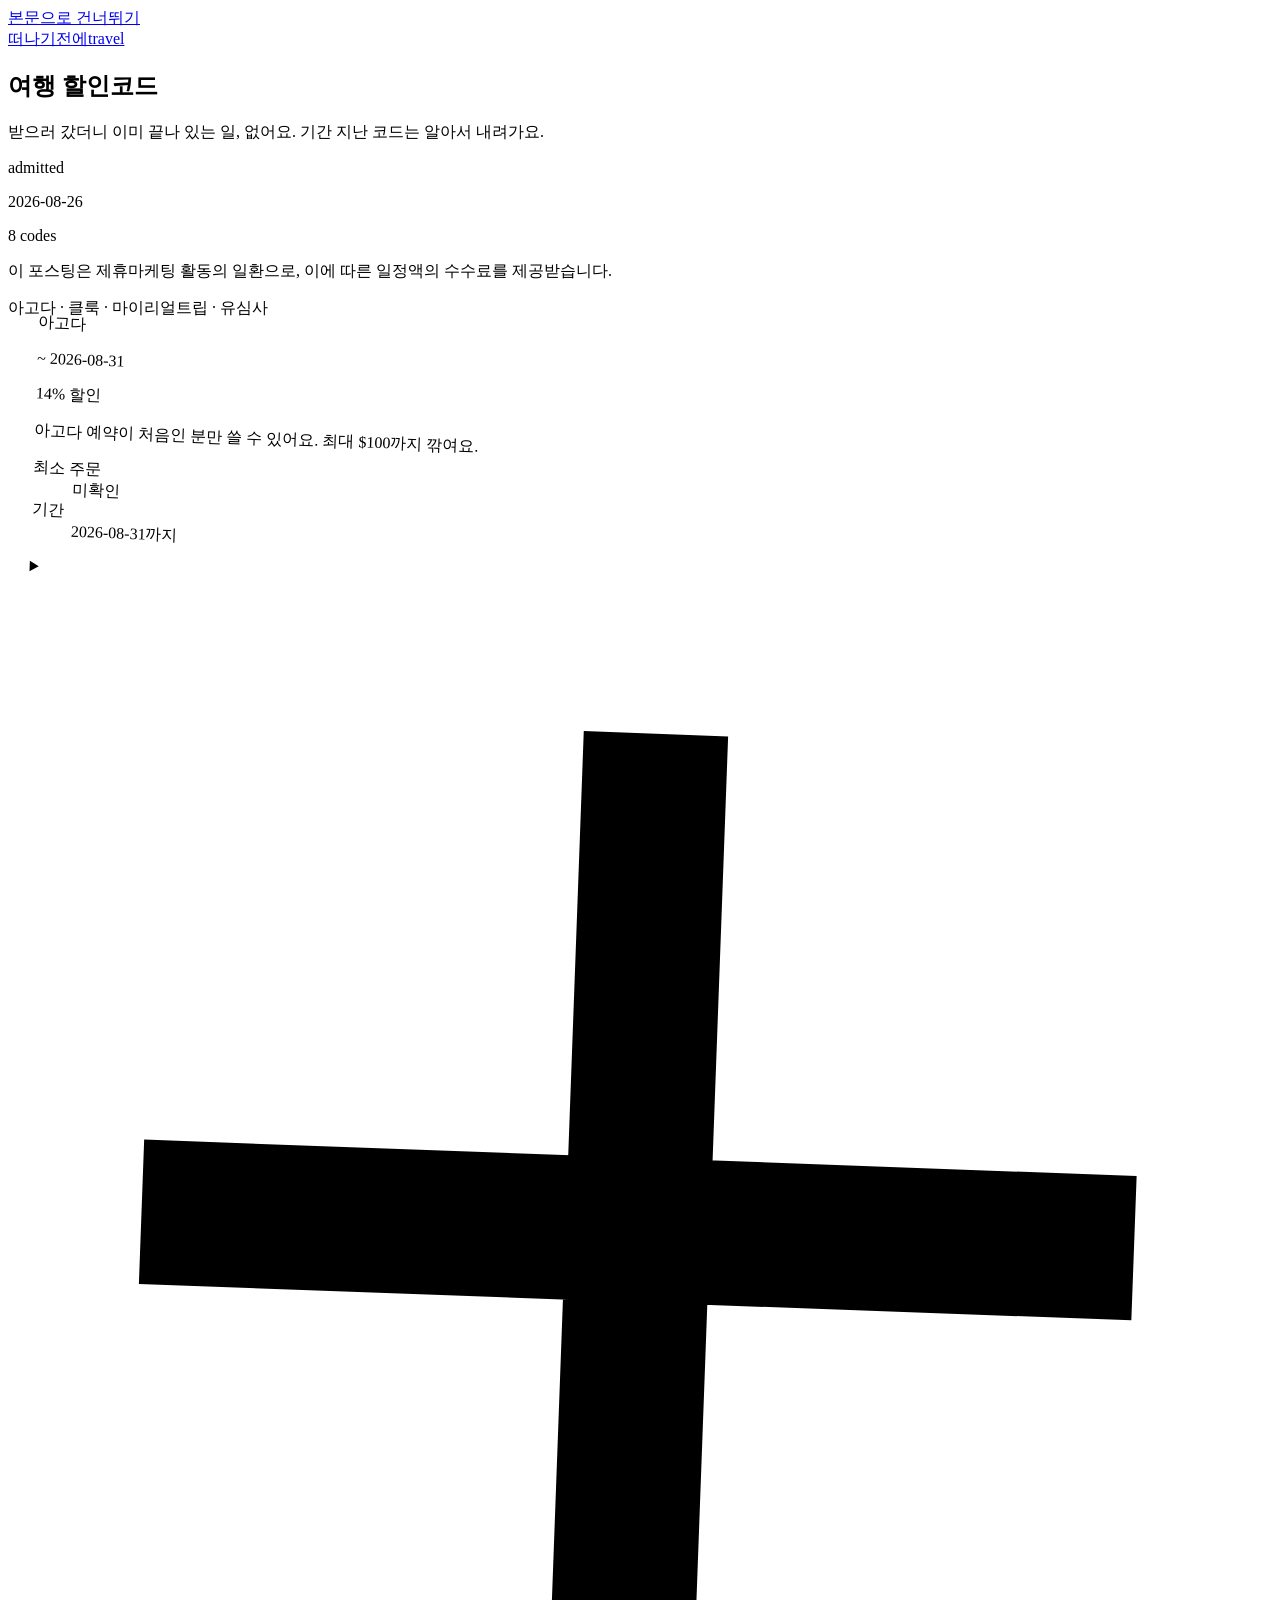
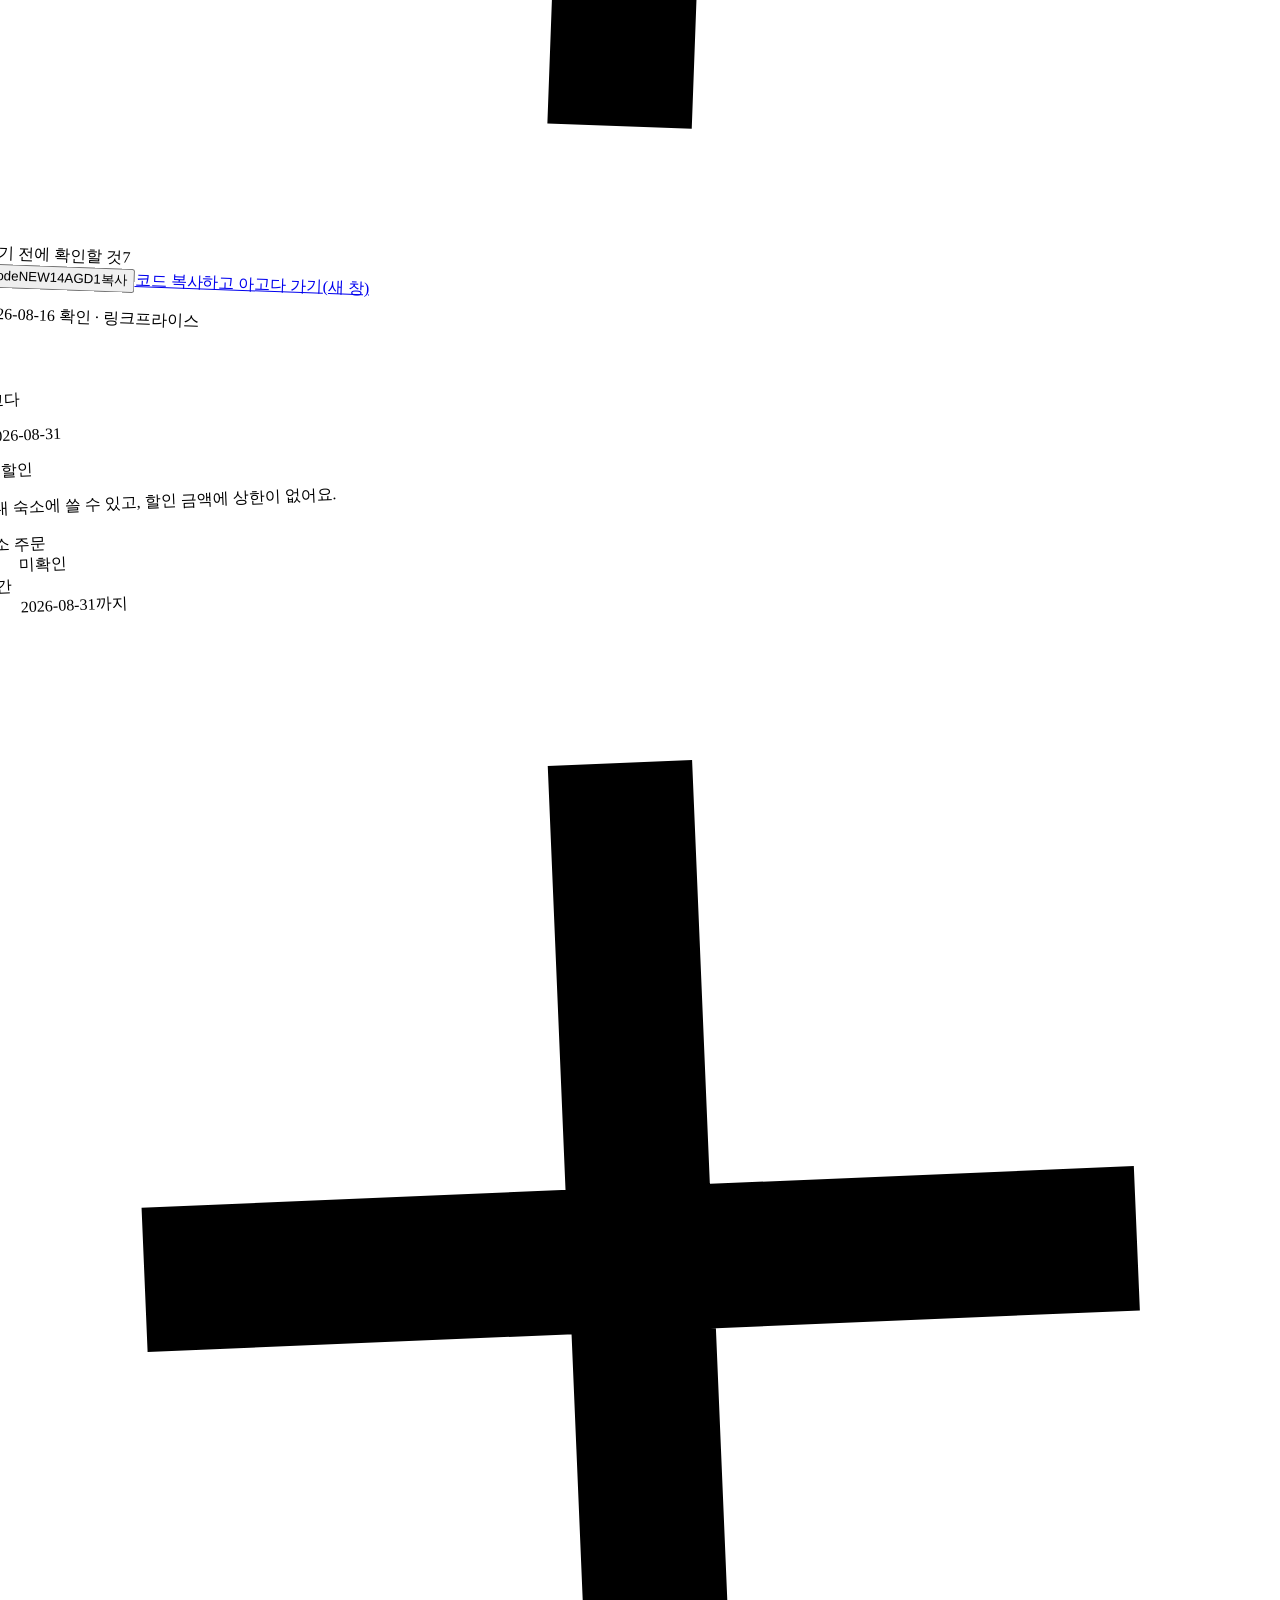
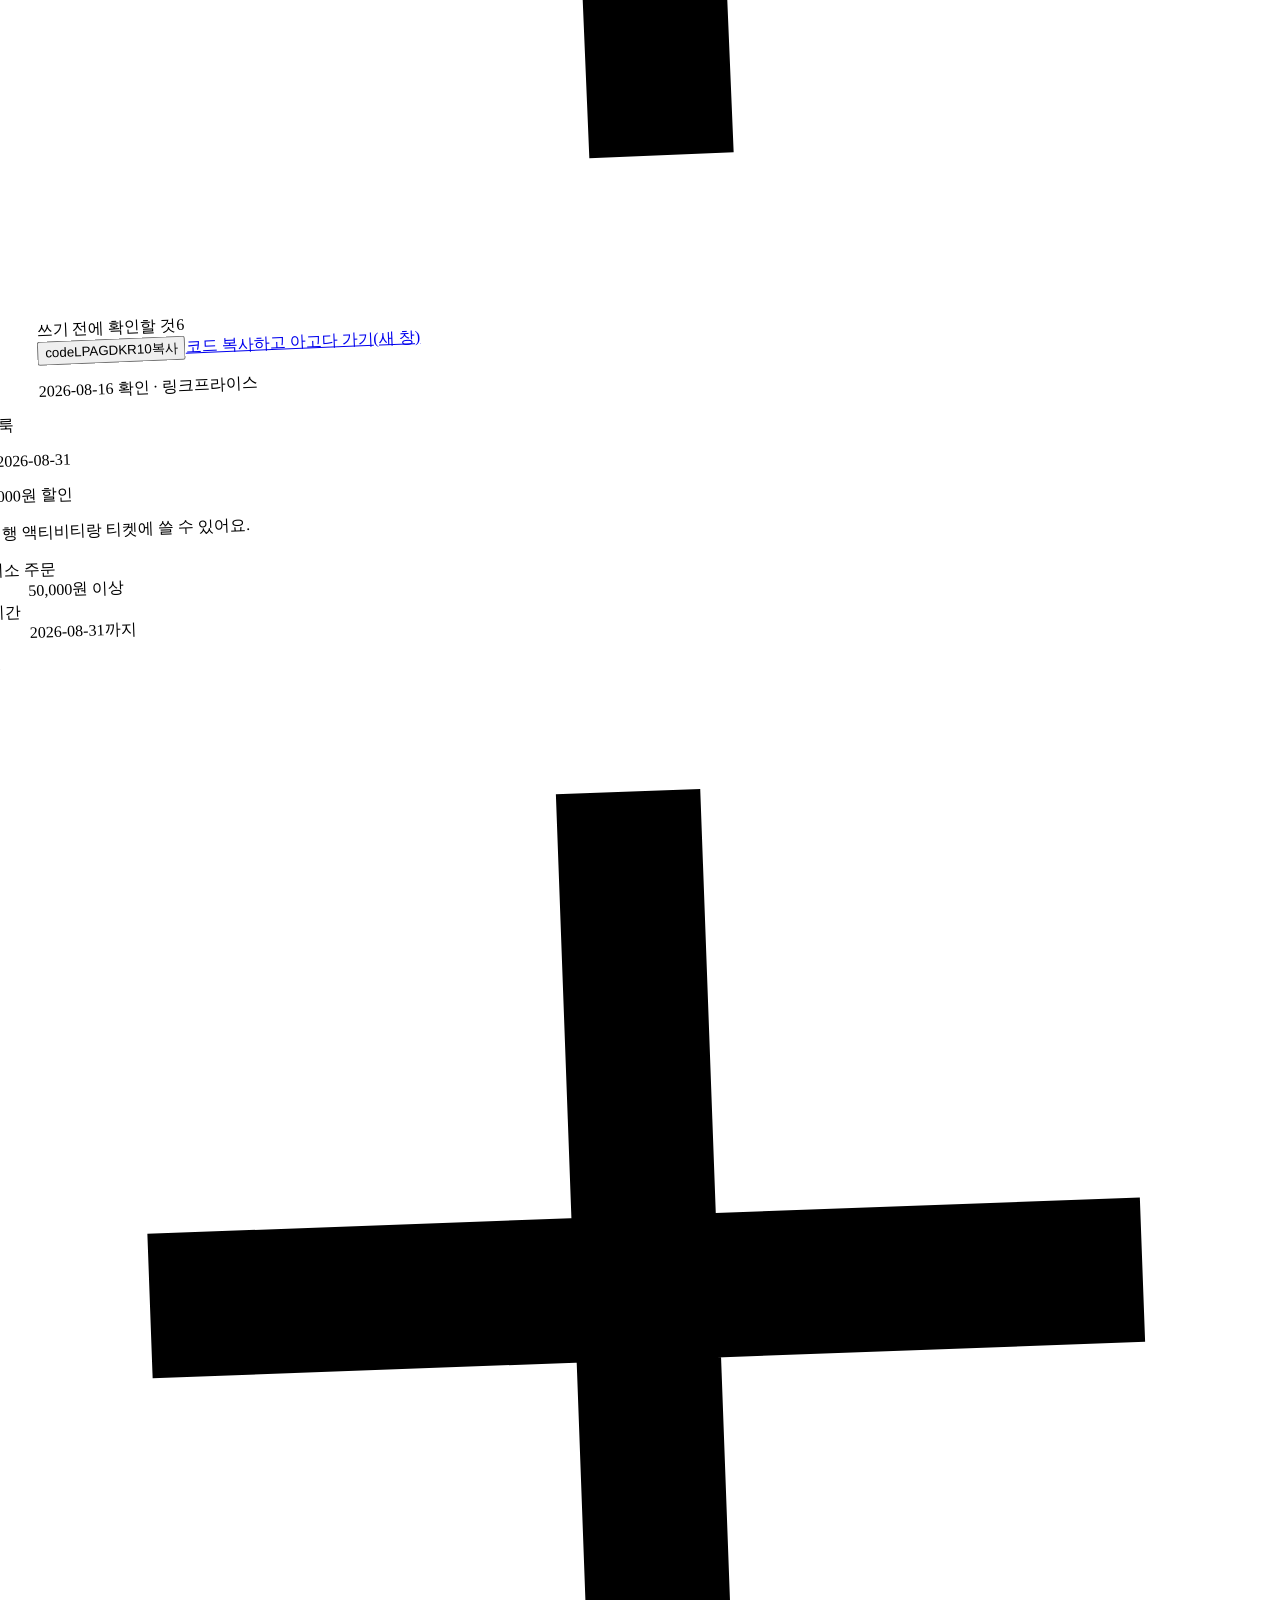
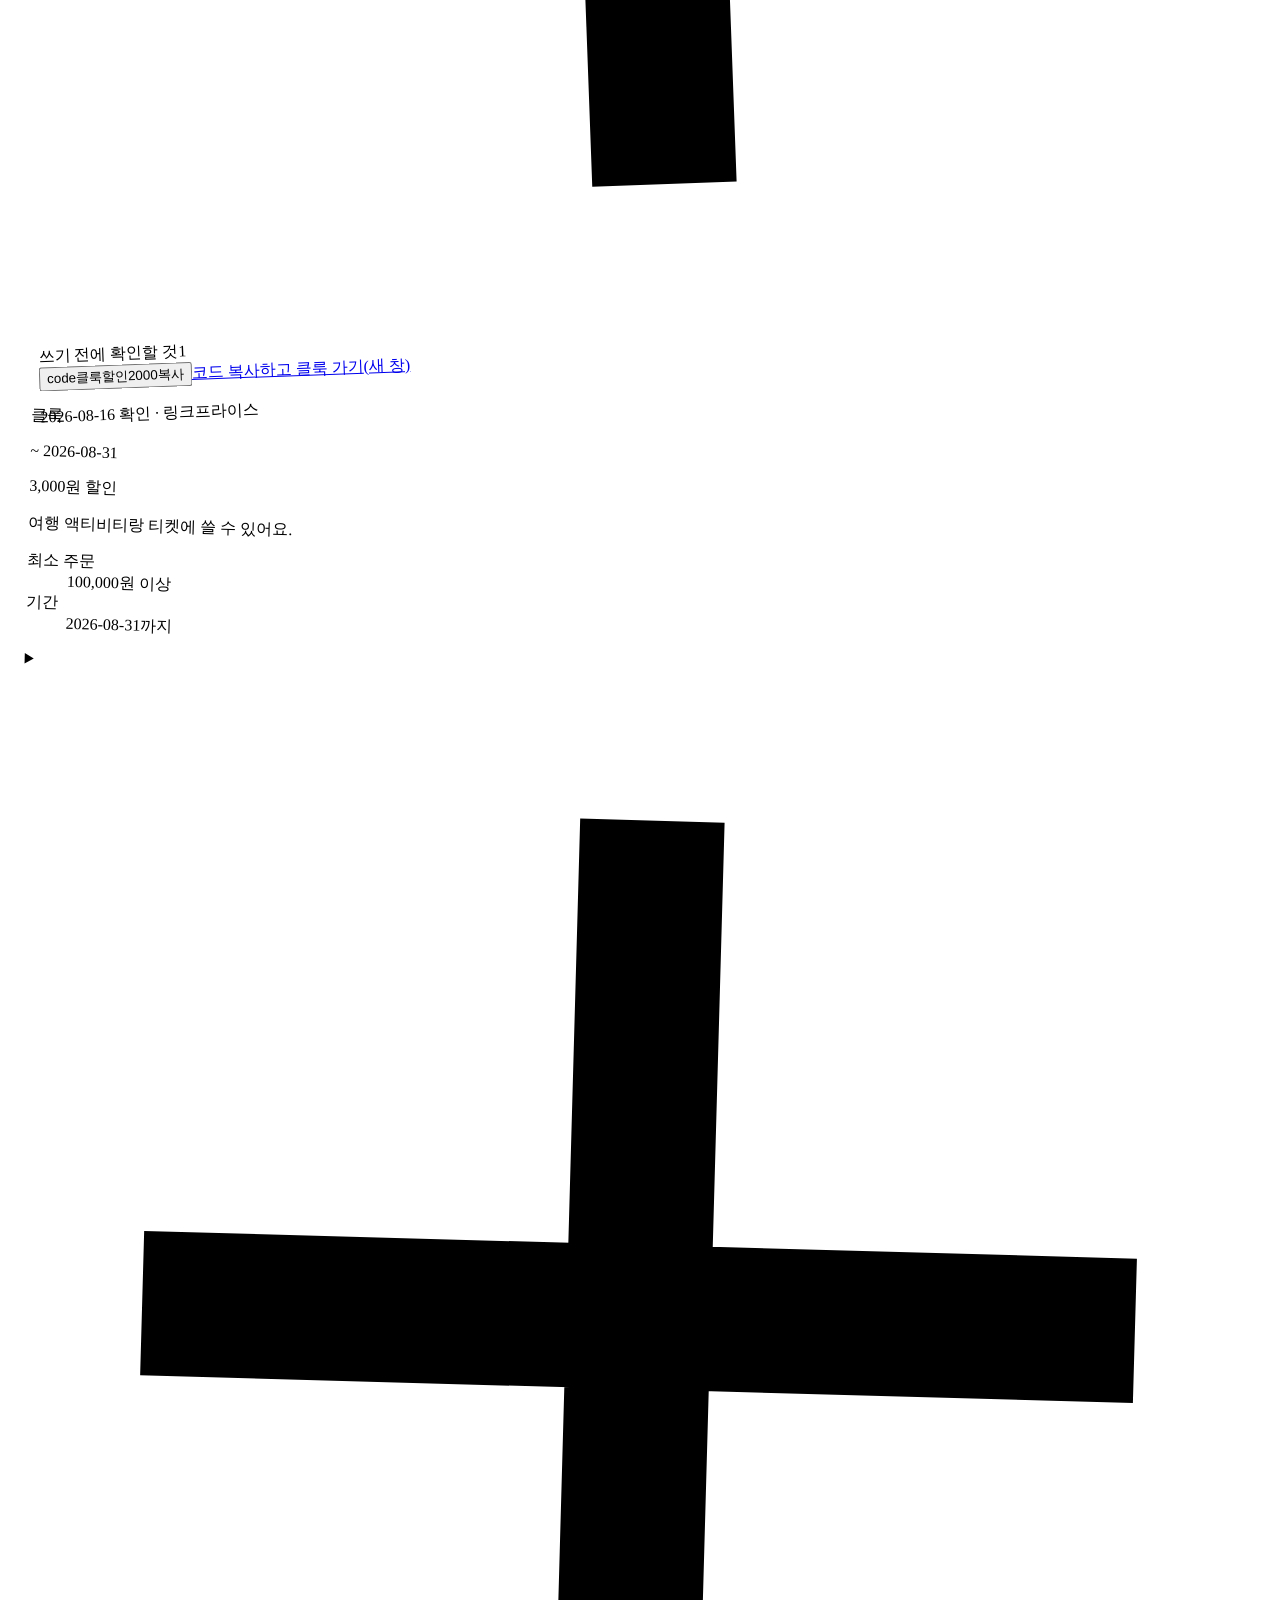
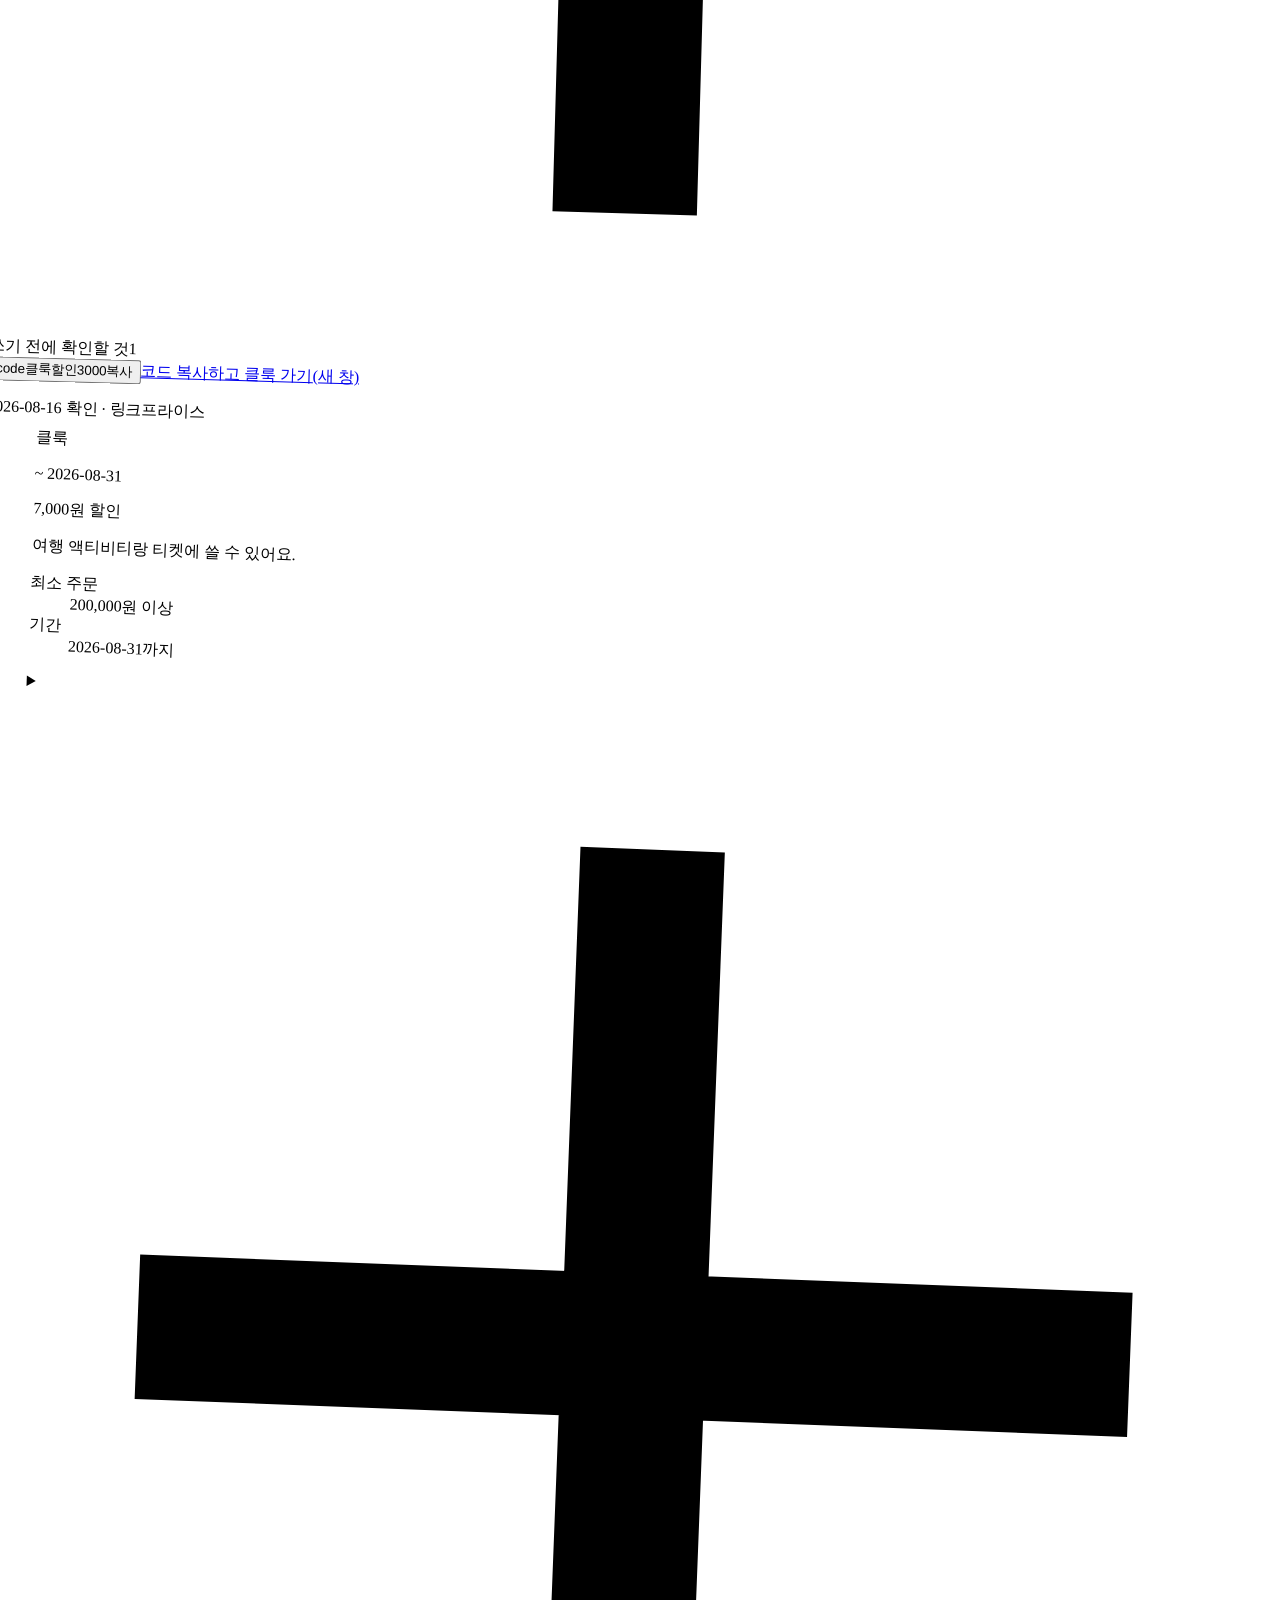
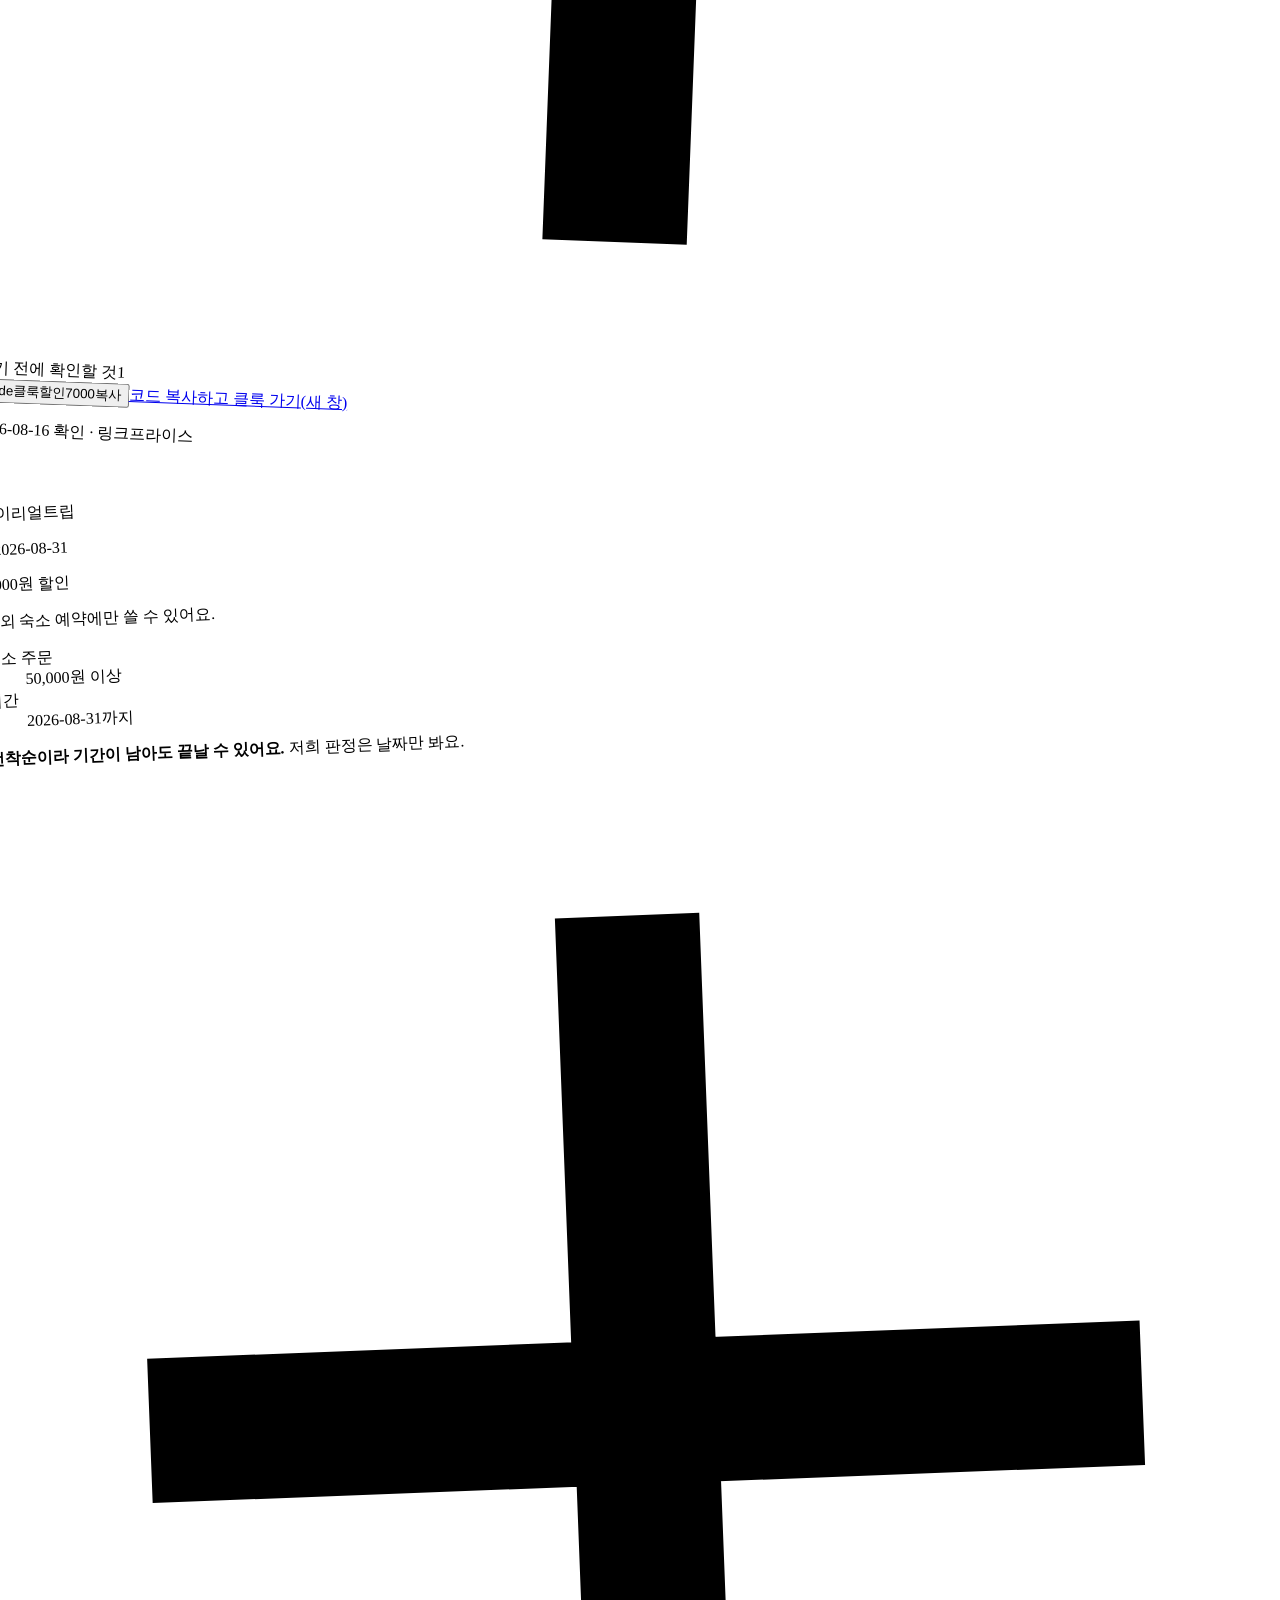
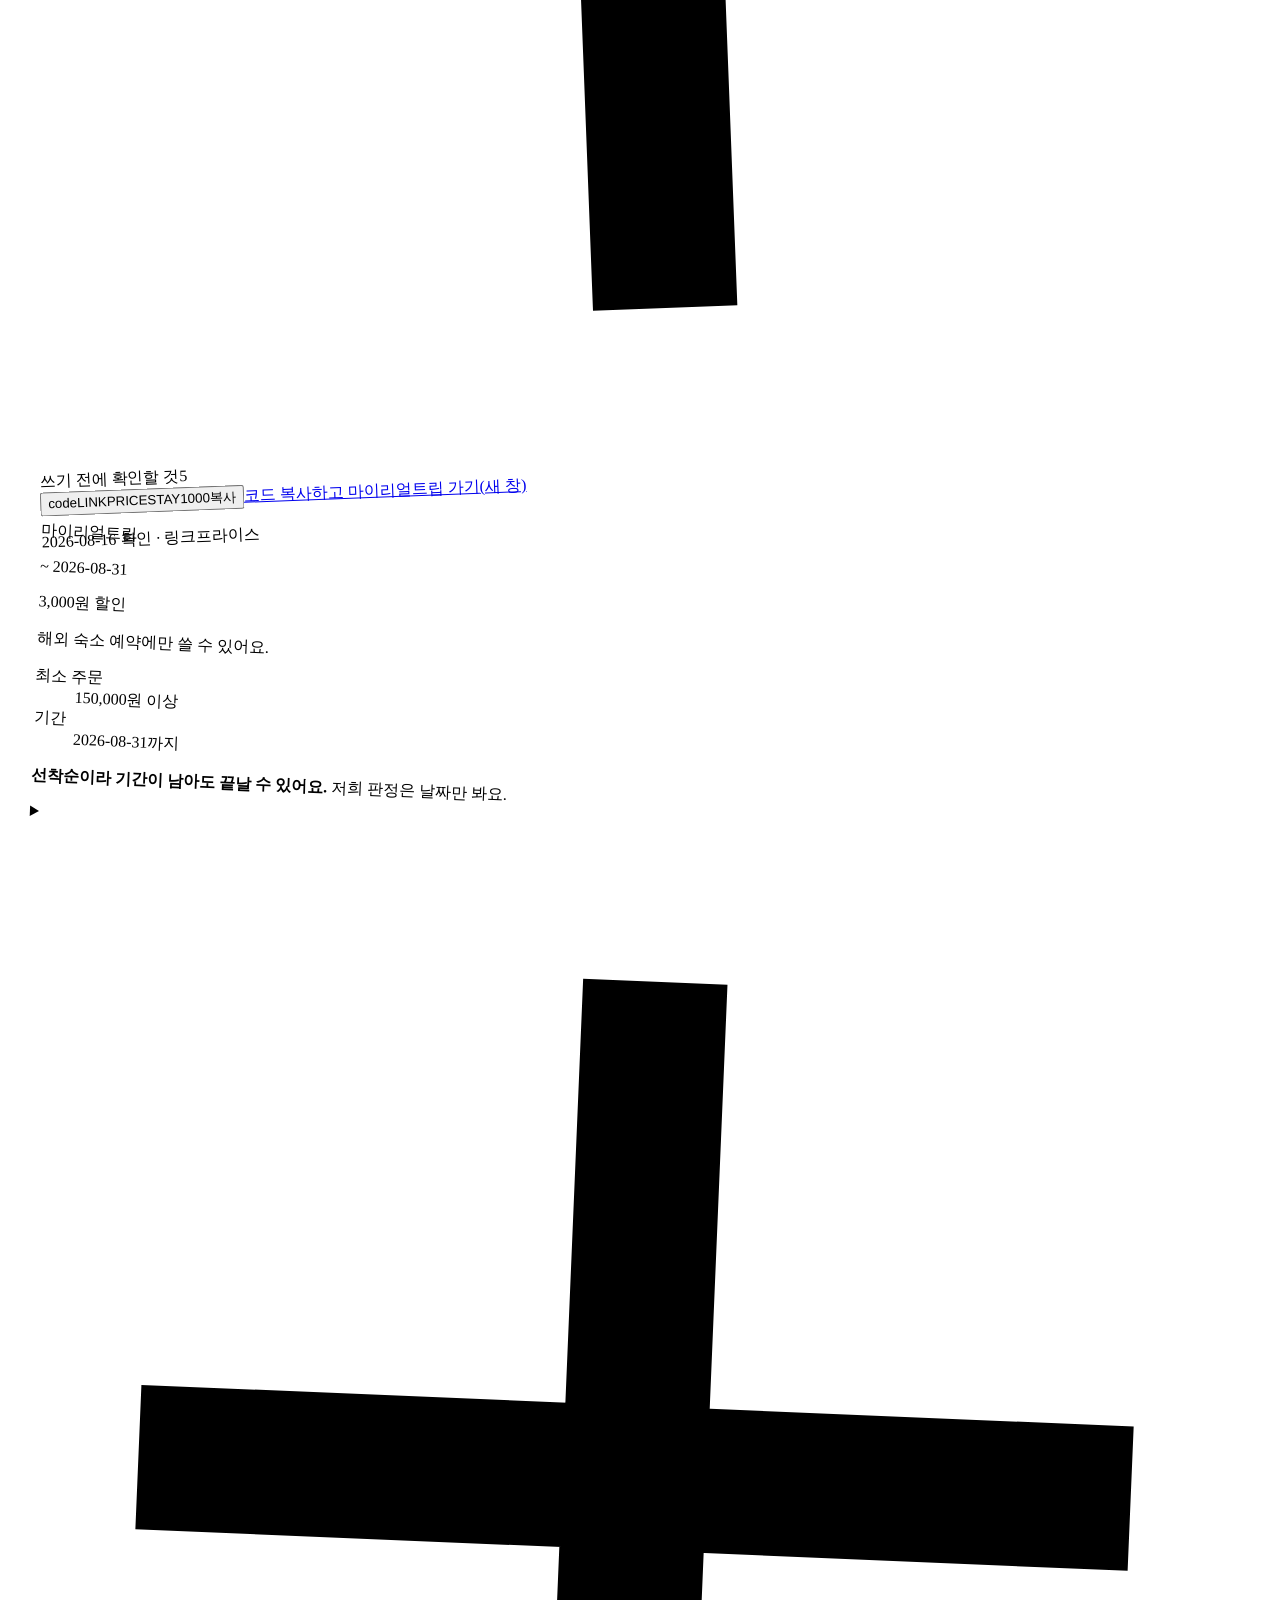
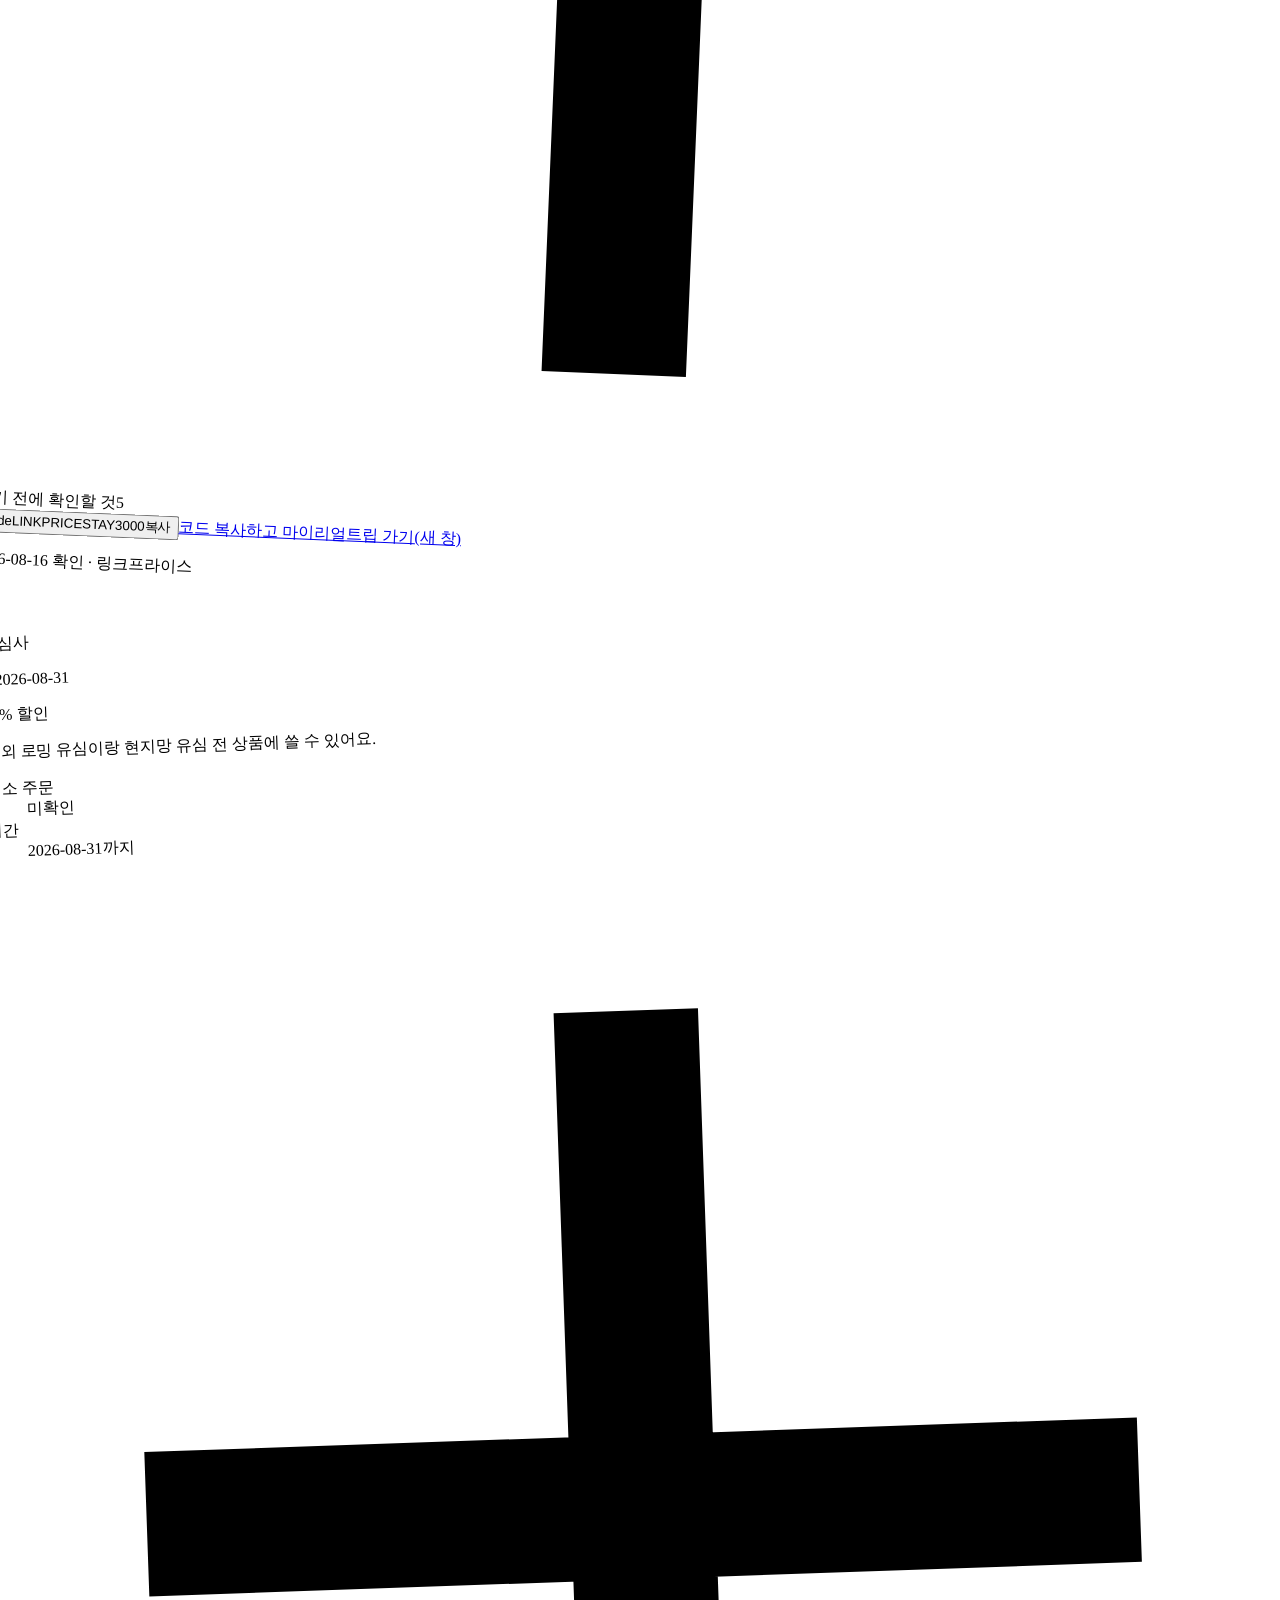
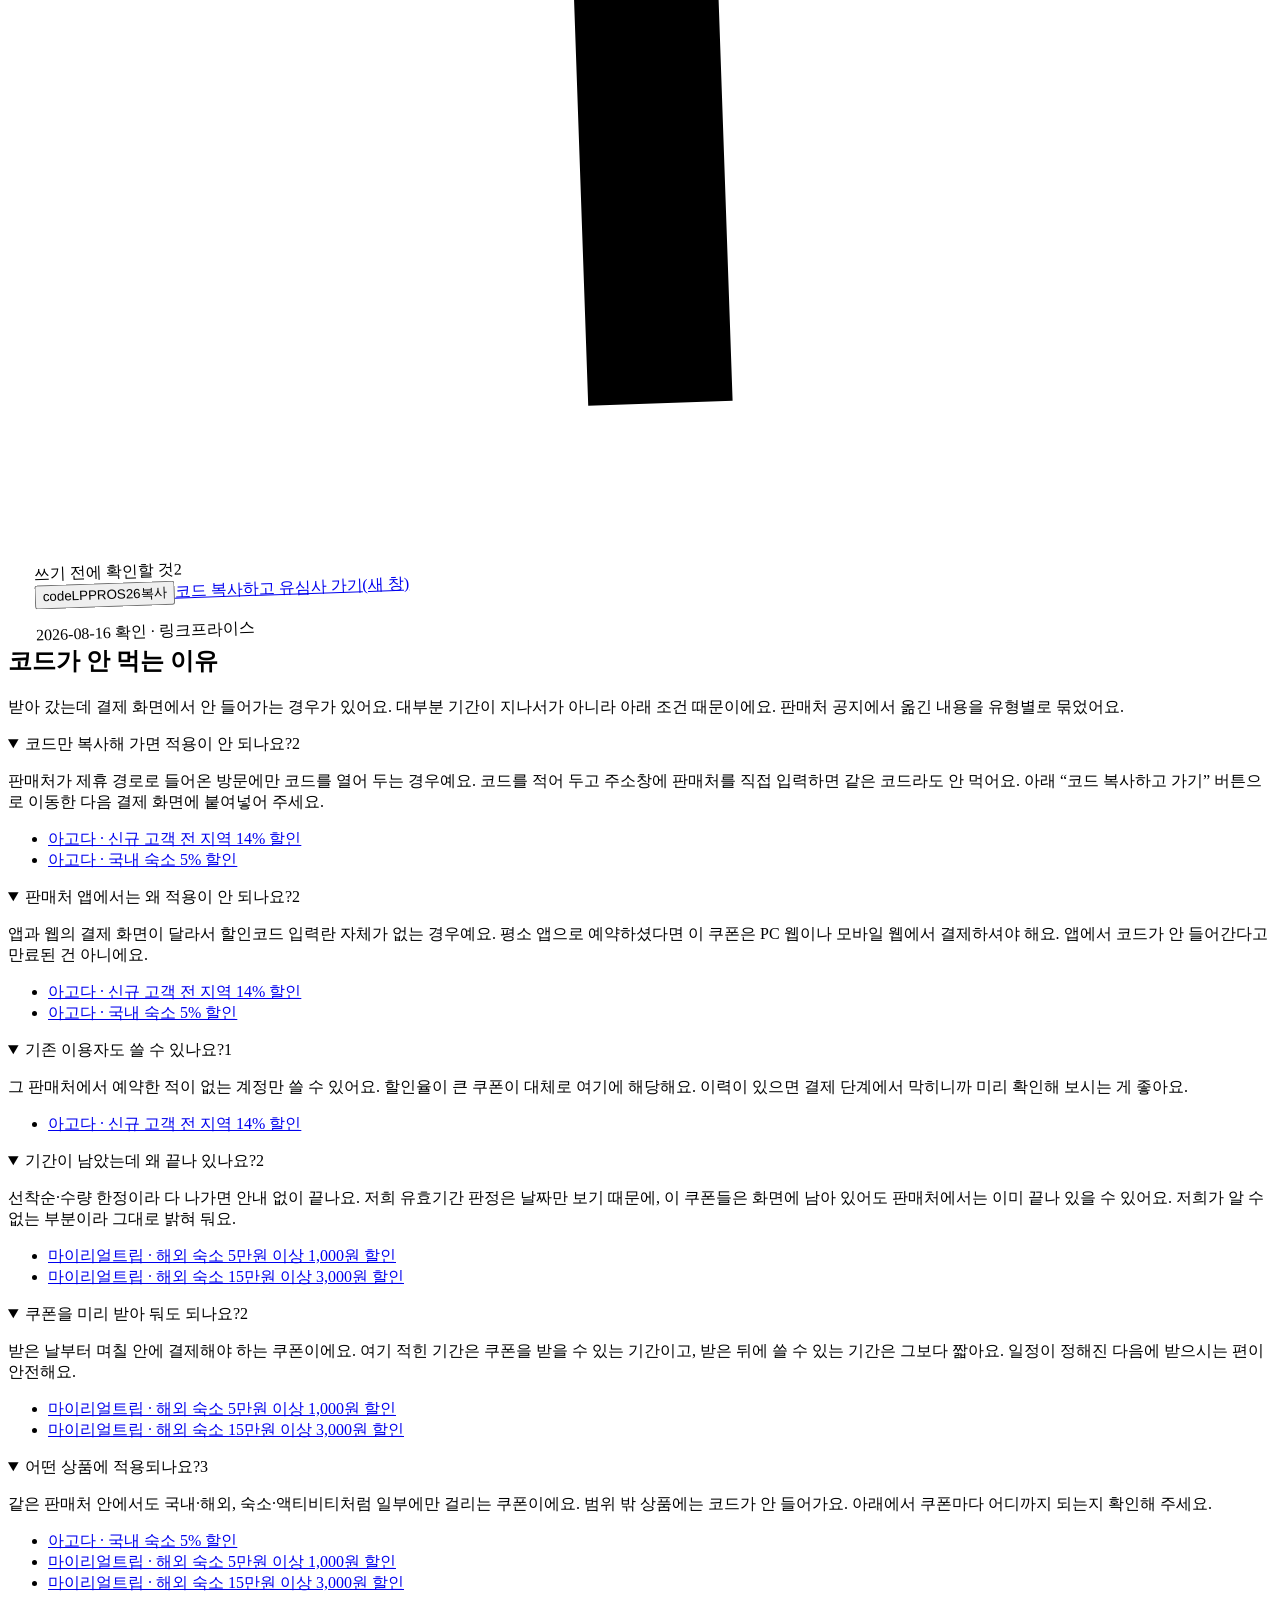
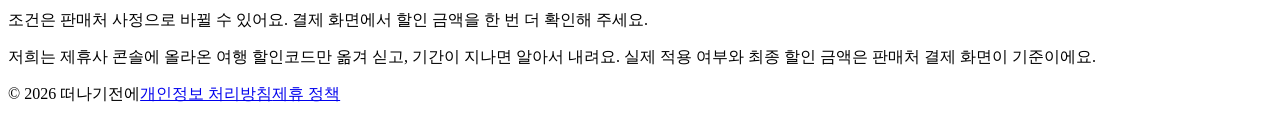
==== commit bf0dd555: "Deploy static build (103 files)" ====
--- a/index.html
+++ b/index.html
@@ -1,4 +1,4 @@
-<!DOCTYPE html><html lang="ko"><head><meta charset="utf-8"><meta name="viewport" content="width=device-width, initial-scale=1"><title>여행 할인코드 모음 | 떠나기전에</title><meta name="description" content="지금 쓸 수 있는 여행 할인코드만 모아요. 기간 지난 코드는 알아서 내려가요. 판매처에서 안 먹는 이유도 같이 적어 뒀어요."><link rel="canonical" href="https://tobymsg.github.io/"><meta property="og:type" content="website"><meta property="og:site_name" content="떠나기전에"><meta property="og:title" content="여행 할인코드 모음 | 떠나기전에"><meta property="og:description" content="지금 쓸 수 있는 여행 할인코드만 모아요. 기간 지난 코드는 알아서 내려가요. 판매처에서 안 먹는 이유도 같이 적어 뒀어요."><meta property="og:url" content="https://tobymsg.github.io/"><meta property="og:locale" content="ko_KR"><meta name="theme-color" content="#f2ede2"><meta name="google-site-verification" content="zluaAo0zooep91chkdgXgem3_5u2dbjmNTEY9o7STxA"><meta name="msvalidate.01" content="0EDC56B1EC867FB4C1E455777AA846D2"><!-- 첫 화면 한글 서브셋 1개만 preload (03-design.md 1.6) --><link rel="preload" as="font" type="font/woff2" href="/coupon-kr/fonts/woff2-dynamic-subset/PretendardVariable.subset.90.woff2" crossorigin><script type="application/ld+json">[{"@context":"https://schema.org","@type":"WebSite","name":"떠나기전에","url":"https://tobymsg.github.io/","inLanguage":"ko-KR","description":"지금 쓸 수 있는 여행 할인코드만 모아요. 기간 지난 코드는 알아서 내려가요. 판매처에서 안 먹는 이유도 같이 적어 뒀어요."},{"@context":"https://schema.org","@type":"ItemList","url":"https://tobymsg.github.io/","inLanguage":"ko-KR","numberOfItems":9,"itemListElement":[{"@type":"ListItem","position":1,"name":"아고다 신규 고객 전 지역 14% 할인","url":"https://tobymsg.github.io/#agoda-new14-2026-08"},{"@type":"ListItem","position":2,"name":"아고다 국내 숙소 5% 할인","url":"https://tobymsg.github.io/#agoda-kr5-2026-08"},{"@type":"ListItem","position":3,"name":"클룩 5만원 이상 2,000원 할인","url":"https://tobymsg.github.io/#klook-2000-2026-08"},{"@type":"ListItem","position":4,"name":"클룩 10만원 이상 3,000원 할인","url":"https://tobymsg.github.io/#klook-3000-2026-08"},{"@type":"ListItem","position":5,"name":"클룩 20만원 이상 7,000원 할인","url":"https://tobymsg.github.io/#klook-7000-2026-08"},{"@type":"ListItem","position":6,"name":"마이리얼트립 해외 숙소 5만원 이상 1,000원 할인","url":"https://tobymsg.github.io/#myrealtrip-stay1000-2026-08"},{"@type":"ListItem","position":7,"name":"마이리얼트립 해외 숙소 15만원 이상 3,000원 할인","url":"https://tobymsg.github.io/#myrealtrip-stay3000-2026-08"},{"@type":"ListItem","position":8,"name":"유심사 전 상품 18% 할인","url":"https://tobymsg.github.io/#usimsa-18-2026-08"},{"@type":"ListItem","position":9,"name":"리퍼연구소 전 제품 2만원 할인쿠폰","url":"https://tobymsg.github.io/#refurlab-20000-2026-08"}]},{"@context":"https://schema.org","@type":"FAQPage","url":"https://tobymsg.github.io/","inLanguage":"ko-KR","mainEntity":[{"@type":"Question","name":"코드만 복사해 가면 적용이 안 되나요?","acceptedAnswer":{"@type":"Answer","text":"판매처가 제휴 경로로 들어온 방문에만 코드를 열어 두는 경우예요. 코드를 적어 두고 주소창에 판매처를 직접 입력하면 같은 코드라도 안 먹어요. 아래 “코드 복사하고 가기” 버튼으로 이동한 다음 결제 화면에 붙여넣어 주세요."}},{"@type":"Question","name":"판매처 앱에서는 왜 적용이 안 되나요?","acceptedAnswer":{"@type":"Answer","text":"앱과 웹의 결제 화면이 달라서 할인코드 입력란 자체가 없는 경우예요. 평소 앱으로 예약하셨다면 이 쿠폰은 PC 웹이나 모바일 웹에서 결제하셔야 해요. 앱에서 코드가 안 들어간다고 만료된 건 아니에요."}},{"@type":"Question","name":"기존 이용자도 쓸 수 있나요?","acceptedAnswer":{"@type":"Answer","text":"그 판매처에서 예약한 적이 없는 계정만 쓸 수 있어요. 할인율이 큰 쿠폰이 대체로 여기에 해당해요. 이력이 있으면 결제 단계에서 막히니까 미리 확인해 보시는 게 좋아요."}},{"@type":"Question","name":"기간이 남았는데 왜 끝나 있나요?","acceptedAnswer":{"@type":"Answer","text":"선착순·수량 한정이라 다 나가면 안내 없이 끝나요. 저희 유효기간 판정은 날짜만 보기 때문에, 이 쿠폰들은 화면에 남아 있어도 판매처에서는 이미 끝나 있을 수 있어요. 저희가 알 수 없는 부분이라 그대로 밝혀 둬요."}},{"@type":"Question","name":"쿠폰을 미리 받아 둬도 되나요?","acceptedAnswer":{"@type":"Answer","text":"받은 날부터 며칠 안에 결제해야 하는 쿠폰이에요. 여기 적힌 기간은 쿠폰을 받을 수 있는 기간이고, 받은 뒤에 쓸 수 있는 기간은 그보다 짧아요. 일정이 정해진 다음에 받으시는 편이 안전해요."}},{"@type":"Question","name":"어떤 상품에 적용되나요?","acceptedAnswer":{"@type":"Answer","text":"같은 판매처 안에서도 국내·해외, 숙소·액티비티처럼 일부에만 걸리는 쿠폰이에요. 범위 밖 상품에는 코드가 안 들어가요. 아래에서 쿠폰마다 어디까지 되는지 확인해 주세요."}}]}]</script><link rel="stylesheet" href="/coupon-kr/_astro/BaseLayout.BweBpLuY.css"></head><body class="bg-canvas text-ink antialiased"><!--
+<!DOCTYPE html><html lang="ko"><head><meta charset="utf-8"><meta name="viewport" content="width=device-width, initial-scale=1"><title>여행 할인코드 모음 | 떠나기전에</title><meta name="description" content="지금 쓸 수 있는 여행 할인코드만 모아요. 기간 지난 코드는 알아서 내려가요. 판매처에서 안 먹는 이유도 같이 적어 뒀어요."><link rel="canonical" href="https://tobymsg.github.io/"><meta property="og:type" content="website"><meta property="og:site_name" content="떠나기전에"><meta property="og:title" content="여행 할인코드 모음 | 떠나기전에"><meta property="og:description" content="지금 쓸 수 있는 여행 할인코드만 모아요. 기간 지난 코드는 알아서 내려가요. 판매처에서 안 먹는 이유도 같이 적어 뒀어요."><meta property="og:url" content="https://tobymsg.github.io/"><meta property="og:locale" content="ko_KR"><meta name="theme-color" content="#f2ede2"><meta name="google-site-verification" content="zluaAo0zooep91chkdgXgem3_5u2dbjmNTEY9o7STxA"><meta name="msvalidate.01" content="0EDC56B1EC867FB4C1E455777AA846D2"><!-- 첫 화면 한글 서브셋 1개만 preload (03-design.md 1.6) --><link rel="preload" as="font" type="font/woff2" href="/coupon-kr/fonts/woff2-dynamic-subset/PretendardVariable.subset.90.woff2" crossorigin><script type="application/ld+json">[{"@context":"https://schema.org","@type":"WebSite","name":"떠나기전에","url":"https://tobymsg.github.io/","inLanguage":"ko-KR","description":"지금 쓸 수 있는 여행 할인코드만 모아요. 기간 지난 코드는 알아서 내려가요. 판매처에서 안 먹는 이유도 같이 적어 뒀어요."},{"@context":"https://schema.org","@type":"ItemList","url":"https://tobymsg.github.io/","inLanguage":"ko-KR","numberOfItems":8,"itemListElement":[{"@type":"ListItem","position":1,"name":"아고다 신규 고객 전 지역 14% 할인","url":"https://tobymsg.github.io/#agoda-new14-2026-08"},{"@type":"ListItem","position":2,"name":"아고다 국내 숙소 5% 할인","url":"https://tobymsg.github.io/#agoda-kr5-2026-08"},{"@type":"ListItem","position":3,"name":"클룩 5만원 이상 2,000원 할인","url":"https://tobymsg.github.io/#klook-2000-2026-08"},{"@type":"ListItem","position":4,"name":"클룩 10만원 이상 3,000원 할인","url":"https://tobymsg.github.io/#klook-3000-2026-08"},{"@type":"ListItem","position":5,"name":"클룩 20만원 이상 7,000원 할인","url":"https://tobymsg.github.io/#klook-7000-2026-08"},{"@type":"ListItem","position":6,"name":"마이리얼트립 해외 숙소 5만원 이상 1,000원 할인","url":"https://tobymsg.github.io/#myrealtrip-stay1000-2026-08"},{"@type":"ListItem","position":7,"name":"마이리얼트립 해외 숙소 15만원 이상 3,000원 할인","url":"https://tobymsg.github.io/#myrealtrip-stay3000-2026-08"},{"@type":"ListItem","position":8,"name":"유심사 전 상품 18% 할인","url":"https://tobymsg.github.io/#usimsa-18-2026-08"}]},{"@context":"https://schema.org","@type":"FAQPage","url":"https://tobymsg.github.io/","inLanguage":"ko-KR","mainEntity":[{"@type":"Question","name":"코드만 복사해 가면 적용이 안 되나요?","acceptedAnswer":{"@type":"Answer","text":"판매처가 제휴 경로로 들어온 방문에만 코드를 열어 두는 경우예요. 코드를 적어 두고 주소창에 판매처를 직접 입력하면 같은 코드라도 안 먹어요. 아래 “코드 복사하고 가기” 버튼으로 이동한 다음 결제 화면에 붙여넣어 주세요."}},{"@type":"Question","name":"판매처 앱에서는 왜 적용이 안 되나요?","acceptedAnswer":{"@type":"Answer","text":"앱과 웹의 결제 화면이 달라서 할인코드 입력란 자체가 없는 경우예요. 평소 앱으로 예약하셨다면 이 쿠폰은 PC 웹이나 모바일 웹에서 결제하셔야 해요. 앱에서 코드가 안 들어간다고 만료된 건 아니에요."}},{"@type":"Question","name":"기존 이용자도 쓸 수 있나요?","acceptedAnswer":{"@type":"Answer","text":"그 판매처에서 예약한 적이 없는 계정만 쓸 수 있어요. 할인율이 큰 쿠폰이 대체로 여기에 해당해요. 이력이 있으면 결제 단계에서 막히니까 미리 확인해 보시는 게 좋아요."}},{"@type":"Question","name":"기간이 남았는데 왜 끝나 있나요?","acceptedAnswer":{"@type":"Answer","text":"선착순·수량 한정이라 다 나가면 안내 없이 끝나요. 저희 유효기간 판정은 날짜만 보기 때문에, 이 쿠폰들은 화면에 남아 있어도 판매처에서는 이미 끝나 있을 수 있어요. 저희가 알 수 없는 부분이라 그대로 밝혀 둬요."}},{"@type":"Question","name":"쿠폰을 미리 받아 둬도 되나요?","acceptedAnswer":{"@type":"Answer","text":"받은 날부터 며칠 안에 결제해야 하는 쿠폰이에요. 여기 적힌 기간은 쿠폰을 받을 수 있는 기간이고, 받은 뒤에 쓸 수 있는 기간은 그보다 짧아요. 일정이 정해진 다음에 받으시는 편이 안전해요."}},{"@type":"Question","name":"어떤 상품에 적용되나요?","acceptedAnswer":{"@type":"Answer","text":"같은 판매처 안에서도 국내·해외, 숙소·액티비티처럼 일부에만 걸리는 쿠폰이에요. 범위 밖 상품에는 코드가 안 들어가요. 아래에서 쿠폰마다 어디까지 되는지 확인해 주세요."}}]}]</script><link rel="stylesheet" href="/coupon-kr/_astro/BaseLayout.BweBpLuY.css"></head><body class="bg-canvas text-ink antialiased"><!--
     THESIS: 쿠폰 하나가 여권에 찍힌 도장 하나다. 이 카테고리가 늘 만드는 배열 —
     점선 티켓 타일 그리드에 빨간 %숫자와 카운트다운 배지 — 를 거부한다.
     OWN-WORLD: 무표백 사증면 종이(#f2ede2)에 기요셰 보안 무늬, 잉크 세 가지(입국 초록·주의 주홍·
@@ -13,4 +13,4 @@
     마감은 배지가 아니라 잉크 농도로 말한다(오실로스코프·크랙트로에서 가져온 규율).
     FINISH: unreviewed and undocumented is unfinished; this build ends with the finish review,
     the verdict, DESIGN.md, and every shipping raster carrying its provenance.
-    --><a href="#main" class="sr-only focus:not-sr-only focus:absolute focus:left-4 focus:top-4 focus:z-50 focus:rounded-md focus:bg-surface-2 focus:px-4 focus:py-2 focus:text-ink">본문으로 건너뛰기</a><header class="border-b border-hairline"><div class="mx-auto flex h-14 max-w-wide items-center justify-between gap-4 px-4 sm:px-6"><a href="/coupon-kr/" class="inline-flex items-baseline gap-2 text-ink"><span class="text-[17px] font-bold tracking-[-0.01em]">떠나기전에</span><span class="font-mono text-[10px] tracking-[0.24em] text-foil uppercase">travel</span></a></div></header><main id="main" class="mx-auto w-full px-4 py-8 sm:px-6 max-w-wide"><section class="flex flex-row items-start justify-between gap-4 sm:gap-6"><div class="min-w-0"><h1 class="text-[28px] font-bold leading-[1.15] tracking-[-0.025em] text-ink break-keep sm:text-[44px]">여행 할인코드</h1><p class="mt-2 max-w-prose text-[15px] leading-[1.6] text-ink-muted break-keep sm:mt-3 sm:text-[17px]">받으러 갔더니 이미 끝나 있는 일, 없어요. <span class="font-medium text-ink">기간 지난 코드는 알아서 내려가요.</span></p></div><div class="shrink-0 pt-1 sm:pt-2"><div class="stamp text-stamp-enter inline-block -rotate-[2.5deg] px-2.5 py-1.5 text-center sm:px-4 sm:py-2.5"><p class="font-mono text-[10px] tracking-[0.22em] text-current uppercase">admitted</p><p data-num class="mt-0.5 font-mono text-[15px] tracking-[0.04em] text-current sm:text-[19px]">2026-08-25</p><p class="mt-0.5 font-mono text-[10px] tracking-[0.14em] text-current uppercase">9 codes</p></div></div></section><p data-affiliate-notice class="mt-4 rounded-lg border border-hairline bg-surface-1 px-4 py-3 text-[16px] leading-[1.7] text-ink-muted break-keep">이 포스팅은 제휴마케팅 활동의 일환으로, 이에 따른 일정액의 수수료를 제공받습니다.</p><p class="mt-5 hidden font-mono text-[11px] tracking-[0.1em] text-ink-tertiary uppercase sm:block">아고다 · 클룩 · 마이리얼트립 · 유심사 · 리퍼연구소</p><div class="mt-4 grid items-start gap-7 md:grid-cols-2 xl:grid-cols-3"><article id="agoda-new14-2026-08" class="scroll-mt-24 p-0.5"><div class="stamp text-stamp-enter p-4 sm:p-5" style="--ink-strength: 55%; transform: rotate(2.1deg) translateX(1px)"><div class="flex items-baseline justify-between gap-3 border-b border-current/25 pb-2.5"><p class="truncate text-[13px] font-semibold tracking-[0.14em] text-current uppercase">아고다</p><p data-num class="shrink-0 font-mono text-[12px] text-current">~ 2026-08-31</p></div><p class="mt-3 text-[28px] font-bold leading-[1.1] tracking-[-0.02em] text-ink sm:text-[31px]">14% 할인</p><p class="mt-1 text-[15px] leading-[1.6] text-ink-muted break-keep">아고다 예약이 처음인 분만 쓸 수 있어요. 최대 $100까지 깎여요.</p><dl class="mt-3 flex flex-wrap items-baseline gap-x-4 gap-y-1 text-[13px] leading-[1.5]"><div class="flex gap-1.5"><dt class="text-ink-subtle">최소 주문</dt><dd data-num class="text-ink-subtle italic">미확인</dd></div><div class="flex gap-1.5"><dt class="text-ink-subtle">기간</dt><dd data-num class="text-ink">2026-08-31까지</dd></div></dl><details class="group mt-3 border-t border-current/20 pt-2"><summary class="flex min-h-[44px] cursor-pointer list-none items-center gap-2 text-[13px] font-medium text-ink"><svg class="size-3.5 shrink-0 text-current transition-transform group-open:rotate-45" viewBox="0 0 14 14" aria-hidden="true" fill="none" stroke="currentColor" stroke-width="1.6"><path d="M7 1.5v11M1.5 7h11"></path></svg>쓰기 전에 확인할 것<span data-num class="font-mono text-[11px] font-normal text-ink-subtle">7</span></summary><ul class="mt-1 space-y-1.5 border-l border-current/35 pl-3 text-[13px] leading-[1.65] text-ink-muted break-keep"><li>아고다를 통해 예약한 이력이 없는 신규 고객만 사용할 수 있습니다.</li><li>위 링크를 거쳐 접속했을 때만 할인코드가 적용됩니다. 코드만 복사해서 직접 들어가면 적용되지 않습니다.</li><li>아고다 앱에서는 적용되지 않습니다. PC 웹 또는 모바일 웹에서 결제해 주세요.</li><li>결제 화면의 할인쿠폰 입력란에 코드를 넣어야 합니다.</li><li>&#39;쿠폰적용가능&#39; 표시가 없는 상품에는 적용되지 않습니다.</li><li>숙박 기간은 2026-12-31까지입니다. 예약은 2026-08-31까지 해야 합니다.</li><li>최대 할인 한도는 미화 100달러입니다. 원화 한도는 공지에 없어 환산하지 않았습니다.</li></ul></details><div class="pt-4"><div class="perf opacity-45" aria-hidden="true"></div><button type="button" data-copy="NEW14AGD1" data-coupon="agoda-new14-2026-08" data-merchant="agoda" data-copied-label="복사했어요" class="mt-3 flex w-full items-center justify-between gap-3 border border-dashed border-current/45 bg-surface-2 px-3 py-2.5 text-left transition-colors hover:bg-surface-3 data-[copy-failed]:border-stamp-warn data-[copied]:border-solid"><span class="min-w-0 flex-1"><span class="block text-[11px] tracking-[0.16em] text-ink-subtle uppercase">code</span><span class="block text-[17px] leading-[1.35] break-all text-ink select-all font-mono tracking-[0.02em]">NEW14AGD1</span></span><span data-copy-label class="shrink-0 self-end border border-current/50 px-2.5 py-1.5 text-[13px] font-semibold text-current">복사</span></button><a href="https://click.linkprice.com/click.php?m=agoda&amp;a=A100706880&amp;l=9999&amp;l_cd1=3&amp;l_cd2=0&amp;tu=https%3A%2F%2Fwww.agoda.com%2Fko-kr%2F" target="_blank" rel="sponsored noopener noreferrer" data-event="affiliate_clicked" data-merchant="아고다" data-coupon="agoda-new14-2026-08" data-copy="NEW14AGD1" data-copied-label="복사했어요 · 가는 중" class="mt-3 inline-flex min-h-[52px] w-full items-center justify-center border border-current bg-current px-4 text-center transition-transform active:translate-y-px"><span data-copy-label class="text-[16px] font-semibold text-surface-1 break-keep">코드 복사하고 아고다 가기</span><span class="sr-only">(새 창)</span></a><p data-num class="mt-2.5 font-mono text-[11px] text-ink-tertiary">2026-08-16 확인 · 링크프라이스</p></div></div></article><article id="agoda-kr5-2026-08" class="scroll-mt-24 p-0.5"><div class="stamp text-stamp-enter p-4 sm:p-5" style="--ink-strength: 55%; transform: rotate(-2.4deg) translateX(-3px)"><div class="flex items-baseline justify-between gap-3 border-b border-current/25 pb-2.5"><p class="truncate text-[13px] font-semibold tracking-[0.14em] text-current uppercase">아고다</p><p data-num class="shrink-0 font-mono text-[12px] text-current">~ 2026-08-31</p></div><p class="mt-3 text-[28px] font-bold leading-[1.1] tracking-[-0.02em] text-ink sm:text-[31px]">5% 할인</p><p class="mt-1 text-[15px] leading-[1.6] text-ink-muted break-keep">국내 숙소에 쓸 수 있고, 할인 금액에 상한이 없어요.</p><dl class="mt-3 flex flex-wrap items-baseline gap-x-4 gap-y-1 text-[13px] leading-[1.5]"><div class="flex gap-1.5"><dt class="text-ink-subtle">최소 주문</dt><dd data-num class="text-ink-subtle italic">미확인</dd></div><div class="flex gap-1.5"><dt class="text-ink-subtle">기간</dt><dd data-num class="text-ink">2026-08-31까지</dd></div></dl><details class="group mt-3 border-t border-current/20 pt-2"><summary class="flex min-h-[44px] cursor-pointer list-none items-center gap-2 text-[13px] font-medium text-ink"><svg class="size-3.5 shrink-0 text-current transition-transform group-open:rotate-45" viewBox="0 0 14 14" aria-hidden="true" fill="none" stroke="currentColor" stroke-width="1.6"><path d="M7 1.5v11M1.5 7h11"></path></svg>쓰기 전에 확인할 것<span data-num class="font-mono text-[11px] font-normal text-ink-subtle">6</span></summary><ul class="mt-1 space-y-1.5 border-l border-current/35 pl-3 text-[13px] leading-[1.65] text-ink-muted break-keep"><li>국내 숙소 전용입니다. 해외 숙소에는 적용되지 않습니다.</li><li>할인 금액 상한이 없습니다.</li><li>위 링크를 거쳐 접속했을 때만 할인코드가 적용됩니다.</li><li>아고다 앱에서는 적용되지 않습니다. PC 웹 또는 모바일 웹에서 결제해 주세요.</li><li>&#39;쿠폰적용가능&#39; 표시가 없는 상품에는 적용되지 않습니다.</li><li>숙박 기간은 2027-06-30까지입니다. 예약은 2026-08-31까지 해야 합니다.</li></ul></details><div class="pt-4"><div class="perf opacity-45" aria-hidden="true"></div><button type="button" data-copy="LPAGDKR10" data-coupon="agoda-kr5-2026-08" data-merchant="agoda" data-copied-label="복사했어요" class="mt-3 flex w-full items-center justify-between gap-3 border border-dashed border-current/45 bg-surface-2 px-3 py-2.5 text-left transition-colors hover:bg-surface-3 data-[copy-failed]:border-stamp-warn data-[copied]:border-solid"><span class="min-w-0 flex-1"><span class="block text-[11px] tracking-[0.16em] text-ink-subtle uppercase">code</span><span class="block text-[17px] leading-[1.35] break-all text-ink select-all font-mono tracking-[0.02em]">LPAGDKR10</span></span><span data-copy-label class="shrink-0 self-end border border-current/50 px-2.5 py-1.5 text-[13px] font-semibold text-current">복사</span></button><a href="https://click.linkprice.com/click.php?m=agoda&amp;a=A100706880&amp;l=9999&amp;l_cd1=3&amp;l_cd2=0&amp;tu=https%3A%2F%2Fwww.agoda.com%2Fko-kr%2F" target="_blank" rel="sponsored noopener noreferrer" data-event="affiliate_clicked" data-merchant="아고다" data-coupon="agoda-kr5-2026-08" data-copy="LPAGDKR10" data-copied-label="복사했어요 · 가는 중" class="mt-3 inline-flex min-h-[52px] w-full items-center justify-center border border-current bg-current px-4 text-center transition-transform active:translate-y-px"><span data-copy-label class="text-[16px] font-semibold text-surface-1 break-keep">코드 복사하고 아고다 가기</span><span class="sr-only">(새 창)</span></a><p data-num class="mt-2.5 font-mono text-[11px] text-ink-tertiary">2026-08-16 확인 · 링크프라이스</p></div></div></article><article id="klook-2000-2026-08" class="scroll-mt-24 p-0.5"><div class="stamp text-stamp-enter p-4 sm:p-5" style="--ink-strength: 55%; transform: rotate(-2.1deg) translateX(3px)"><div class="flex items-baseline justify-between gap-3 border-b border-current/25 pb-2.5"><p class="truncate text-[13px] font-semibold tracking-[0.14em] text-current uppercase">클룩</p><p data-num class="shrink-0 font-mono text-[12px] text-current">~ 2026-08-31</p></div><p class="mt-3 text-[28px] font-bold leading-[1.1] tracking-[-0.02em] text-ink sm:text-[31px]">2,000원 할인</p><p class="mt-1 text-[15px] leading-[1.6] text-ink-muted break-keep">여행 액티비티랑 티켓에 쓸 수 있어요.</p><dl class="mt-3 flex flex-wrap items-baseline gap-x-4 gap-y-1 text-[13px] leading-[1.5]"><div class="flex gap-1.5"><dt class="text-ink-subtle">최소 주문</dt><dd data-num class="text-ink">50,000원 이상</dd></div><div class="flex gap-1.5"><dt class="text-ink-subtle">기간</dt><dd data-num class="text-ink">2026-08-31까지</dd></div></dl><details class="group mt-3 border-t border-current/20 pt-2"><summary class="flex min-h-[44px] cursor-pointer list-none items-center gap-2 text-[13px] font-medium text-ink"><svg class="size-3.5 shrink-0 text-current transition-transform group-open:rotate-45" viewBox="0 0 14 14" aria-hidden="true" fill="none" stroke="currentColor" stroke-width="1.6"><path d="M7 1.5v11M1.5 7h11"></path></svg>쓰기 전에 확인할 것<span data-num class="font-mono text-[11px] font-normal text-ink-subtle">1</span></summary><ul class="mt-1 space-y-1.5 border-l border-current/35 pl-3 text-[13px] leading-[1.65] text-ink-muted break-keep"><li>일부 상품에는 사용할 수 없습니다.</li></ul></details><div class="pt-4"><div class="perf opacity-45" aria-hidden="true"></div><button type="button" data-copy="클룩할인2000" data-coupon="klook-2000-2026-08" data-merchant="klook" data-copied-label="복사했어요" class="mt-3 flex w-full items-center justify-between gap-3 border border-dashed border-current/45 bg-surface-2 px-3 py-2.5 text-left transition-colors hover:bg-surface-3 data-[copy-failed]:border-stamp-warn data-[copied]:border-solid"><span class="min-w-0 flex-1"><span class="block text-[11px] tracking-[0.16em] text-ink-subtle uppercase">code</span><span class="block text-[17px] leading-[1.35] break-all text-ink select-all font-sans tracking-[0.06em]">클룩할인2000</span></span><span data-copy-label class="shrink-0 self-end border border-current/50 px-2.5 py-1.5 text-[13px] font-semibold text-current">복사</span></button><a href="https://click.linkprice.com/click.php?m=klook&amp;a=A100706880&amp;l=9999&amp;l_cd1=3&amp;l_cd2=0&amp;tu=https%3A%2F%2Fwww.klook.com%2Fko%2Ftetris%2Fpromo%2Flinkprice%2F" target="_blank" rel="sponsored noopener noreferrer" data-event="affiliate_clicked" data-merchant="클룩" data-coupon="klook-2000-2026-08" data-copy="클룩할인2000" data-copied-label="복사했어요 · 가는 중" class="mt-3 inline-flex min-h-[52px] w-full items-center justify-center border border-current bg-current px-4 text-center transition-transform active:translate-y-px"><span data-copy-label class="text-[16px] font-semibold text-surface-1 break-keep">코드 복사하고 클룩 가기</span><span class="sr-only">(새 창)</span></a><p data-num class="mt-2.5 font-mono text-[11px] text-ink-tertiary">2026-08-16 확인 · 링크프라이스</p></div></div></article><article id="klook-3000-2026-08" class="scroll-mt-24 p-0.5"><div class="stamp text-stamp-enter p-4 sm:p-5" style="--ink-strength: 55%; transform: rotate(1.6deg) translateX(1px)"><div class="flex items-baseline justify-between gap-3 border-b border-current/25 pb-2.5"><p class="truncate text-[13px] font-semibold tracking-[0.14em] text-current uppercase">클룩</p><p data-num class="shrink-0 font-mono text-[12px] text-current">~ 2026-08-31</p></div><p class="mt-3 text-[28px] font-bold leading-[1.1] tracking-[-0.02em] text-ink sm:text-[31px]">3,000원 할인</p><p class="mt-1 text-[15px] leading-[1.6] text-ink-muted break-keep">여행 액티비티랑 티켓에 쓸 수 있어요.</p><dl class="mt-3 flex flex-wrap items-baseline gap-x-4 gap-y-1 text-[13px] leading-[1.5]"><div class="flex gap-1.5"><dt class="text-ink-subtle">최소 주문</dt><dd data-num class="text-ink">100,000원 이상</dd></div><div class="flex gap-1.5"><dt class="text-ink-subtle">기간</dt><dd data-num class="text-ink">2026-08-31까지</dd></div></dl><details class="group mt-3 border-t border-current/20 pt-2"><summary class="flex min-h-[44px] cursor-pointer list-none items-center gap-2 text-[13px] font-medium text-ink"><svg class="size-3.5 shrink-0 text-current transition-transform group-open:rotate-45" viewBox="0 0 14 14" aria-hidden="true" fill="none" stroke="currentColor" stroke-width="1.6"><path d="M7 1.5v11M1.5 7h11"></path></svg>쓰기 전에 확인할 것<span data-num class="font-mono text-[11px] font-normal text-ink-subtle">1</span></summary><ul class="mt-1 space-y-1.5 border-l border-current/35 pl-3 text-[13px] leading-[1.65] text-ink-muted break-keep"><li>일부 상품에는 사용할 수 없습니다.</li></ul></details><div class="pt-4"><div class="perf opacity-45" aria-hidden="true"></div><button type="button" data-copy="클룩할인3000" data-coupon="klook-3000-2026-08" data-merchant="klook" data-copied-label="복사했어요" class="mt-3 flex w-full items-center justify-between gap-3 border border-dashed border-current/45 bg-surface-2 px-3 py-2.5 text-left transition-colors hover:bg-surface-3 data-[copy-failed]:border-stamp-warn data-[copied]:border-solid"><span class="min-w-0 flex-1"><span class="block text-[11px] tracking-[0.16em] text-ink-subtle uppercase">code</span><span class="block text-[17px] leading-[1.35] break-all text-ink select-all font-sans tracking-[0.06em]">클룩할인3000</span></span><span data-copy-label class="shrink-0 self-end border border-current/50 px-2.5 py-1.5 text-[13px] font-semibold text-current">복사</span></button><a href="https://click.linkprice.com/click.php?m=klook&amp;a=A100706880&amp;l=9999&amp;l_cd1=3&amp;l_cd2=0&amp;tu=https%3A%2F%2Fwww.klook.com%2Fko%2Ftetris%2Fpromo%2Flinkprice%2F" target="_blank" rel="sponsored noopener noreferrer" data-event="affiliate_clicked" data-merchant="클룩" data-coupon="klook-3000-2026-08" data-copy="클룩할인3000" data-copied-label="복사했어요 · 가는 중" class="mt-3 inline-flex min-h-[52px] w-full items-center justify-center border border-current bg-current px-4 text-center transition-transform active:translate-y-px"><span data-copy-label class="text-[16px] font-semibold text-surface-1 break-keep">코드 복사하고 클룩 가기</span><span class="sr-only">(새 창)</span></a><p data-num class="mt-2.5 font-mono text-[11px] text-ink-tertiary">2026-08-16 확인 · 링크프라이스</p></div></div></article><article id="klook-7000-2026-08" class="scroll-mt-24 p-0.5"><div class="stamp text-stamp-enter p-4 sm:p-5" style="--ink-strength: 55%; transform: rotate(2.2deg) translateX(-3px)"><div class="flex items-baseline justify-between gap-3 border-b border-current/25 pb-2.5"><p class="truncate text-[13px] font-semibold tracking-[0.14em] text-current uppercase">클룩</p><p data-num class="shrink-0 font-mono text-[12px] text-current">~ 2026-08-31</p></div><p class="mt-3 text-[28px] font-bold leading-[1.1] tracking-[-0.02em] text-ink sm:text-[31px]">7,000원 할인</p><p class="mt-1 text-[15px] leading-[1.6] text-ink-muted break-keep">여행 액티비티랑 티켓에 쓸 수 있어요.</p><dl class="mt-3 flex flex-wrap items-baseline gap-x-4 gap-y-1 text-[13px] leading-[1.5]"><div class="flex gap-1.5"><dt class="text-ink-subtle">최소 주문</dt><dd data-num class="text-ink">200,000원 이상</dd></div><div class="flex gap-1.5"><dt class="text-ink-subtle">기간</dt><dd data-num class="text-ink">2026-08-31까지</dd></div></dl><details class="group mt-3 border-t border-current/20 pt-2"><summary class="flex min-h-[44px] cursor-pointer list-none items-center gap-2 text-[13px] font-medium text-ink"><svg class="size-3.5 shrink-0 text-current transition-transform group-open:rotate-45" viewBox="0 0 14 14" aria-hidden="true" fill="none" stroke="currentColor" stroke-width="1.6"><path d="M7 1.5v11M1.5 7h11"></path></svg>쓰기 전에 확인할 것<span data-num class="font-mono text-[11px] font-normal text-ink-subtle">1</span></summary><ul class="mt-1 space-y-1.5 border-l border-current/35 pl-3 text-[13px] leading-[1.65] text-ink-muted break-keep"><li>일부 상품에는 사용할 수 없습니다.</li></ul></details><div class="pt-4"><div class="perf opacity-45" aria-hidden="true"></div><button type="button" data-copy="클룩할인7000" data-coupon="klook-7000-2026-08" data-merchant="klook" data-copied-label="복사했어요" class="mt-3 flex w-full items-center justify-between gap-3 border border-dashed border-current/45 bg-surface-2 px-3 py-2.5 text-left transition-colors hover:bg-surface-3 data-[copy-failed]:border-stamp-warn data-[copied]:border-solid"><span class="min-w-0 flex-1"><span class="block text-[11px] tracking-[0.16em] text-ink-subtle uppercase">code</span><span class="block text-[17px] leading-[1.35] break-all text-ink select-all font-sans tracking-[0.06em]">클룩할인7000</span></span><span data-copy-label class="shrink-0 self-end border border-current/50 px-2.5 py-1.5 text-[13px] font-semibold text-current">복사</span></button><a href="https://click.linkprice.com/click.php?m=klook&amp;a=A100706880&amp;l=9999&amp;l_cd1=3&amp;l_cd2=0&amp;tu=https%3A%2F%2Fwww.klook.com%2Fko%2Ftetris%2Fpromo%2Flinkprice%2F" target="_blank" rel="sponsored noopener noreferrer" data-event="affiliate_clicked" data-merchant="클룩" data-coupon="klook-7000-2026-08" data-copy="클룩할인7000" data-copied-label="복사했어요 · 가는 중" class="mt-3 inline-flex min-h-[52px] w-full items-center justify-center border border-current bg-current px-4 text-center transition-transform active:translate-y-px"><span data-copy-label class="text-[16px] font-semibold text-surface-1 break-keep">코드 복사하고 클룩 가기</span><span class="sr-only">(새 창)</span></a><p data-num class="mt-2.5 font-mono text-[11px] text-ink-tertiary">2026-08-16 확인 · 링크프라이스</p></div></div></article><article id="myrealtrip-stay1000-2026-08" class="scroll-mt-24 p-0.5"><div class="stamp text-stamp-warn p-4 sm:p-5" style="--ink-strength: 55%; transform: rotate(-2.2deg) translateX(2px)"><div class="flex items-baseline justify-between gap-3 border-b border-current/25 pb-2.5"><p class="truncate text-[13px] font-semibold tracking-[0.14em] text-current uppercase">마이리얼트립</p><p data-num class="shrink-0 font-mono text-[12px] text-current">~ 2026-08-31</p></div><p class="mt-3 text-[28px] font-bold leading-[1.1] tracking-[-0.02em] text-ink sm:text-[31px]">1,000원 할인</p><p class="mt-1 text-[15px] leading-[1.6] text-ink-muted break-keep">해외 숙소 예약에만 쓸 수 있어요.</p><dl class="mt-3 flex flex-wrap items-baseline gap-x-4 gap-y-1 text-[13px] leading-[1.5]"><div class="flex gap-1.5"><dt class="text-ink-subtle">최소 주문</dt><dd data-num class="text-ink">50,000원 이상</dd></div><div class="flex gap-1.5"><dt class="text-ink-subtle">기간</dt><dd data-num class="text-ink">2026-08-31까지</dd></div></dl><p class="mt-2.5 text-[13px] leading-[1.55] text-stamp-warn break-keep"><strong class="font-semibold">선착순이라 기간이 남아도 끝날 수 있어요.</strong> 저희 판정은 날짜만 봐요.</p><details class="group mt-3 border-t border-current/20 pt-2"><summary class="flex min-h-[44px] cursor-pointer list-none items-center gap-2 text-[13px] font-medium text-ink"><svg class="size-3.5 shrink-0 text-current transition-transform group-open:rotate-45" viewBox="0 0 14 14" aria-hidden="true" fill="none" stroke="currentColor" stroke-width="1.6"><path d="M7 1.5v11M1.5 7h11"></path></svg>쓰기 전에 확인할 것<span data-num class="font-mono text-[11px] font-normal text-ink-subtle">5</span></summary><ul class="mt-1 space-y-1.5 border-l border-current/35 pl-3 text-[13px] leading-[1.65] text-ink-muted break-keep"><li>해외 숙소 전용입니다.</li><li>회원 ID당 1회만 등록·사용할 수 있습니다.</li><li>쿠폰을 받은 날로부터 7일 안에 써야 합니다. 기간이 지나면 다시 받을 수 없습니다.</li><li>선착순 한정 수량입니다. 기간이 남아 있어도 소진되면 쓸 수 없습니다.</li><li>다른 쿠폰과 함께 쓸 수 없고, 일부 상품에는 적용되지 않습니다.</li></ul></details><div class="pt-4"><div class="perf opacity-45" aria-hidden="true"></div><button type="button" data-copy="LINKPRICESTAY1000" data-coupon="myrealtrip-stay1000-2026-08" data-merchant="myrealtrip" data-copied-label="복사했어요" class="mt-3 flex w-full items-center justify-between gap-3 border border-dashed border-current/45 bg-surface-2 px-3 py-2.5 text-left transition-colors hover:bg-surface-3 data-[copy-failed]:border-stamp-warn data-[copied]:border-solid"><span class="min-w-0 flex-1"><span class="block text-[11px] tracking-[0.16em] text-ink-subtle uppercase">code</span><span class="block text-[17px] leading-[1.35] break-all text-ink select-all font-mono tracking-[0.02em]">LINKPRICESTAY1000</span></span><span data-copy-label class="shrink-0 self-end border border-current/50 px-2.5 py-1.5 text-[13px] font-semibold text-current">복사</span></button><a href="https://click.linkprice.com/click.php?m=myrealtrip&amp;a=A100706880&amp;l=9999&amp;l_cd1=3&amp;l_cd2=0&amp;tu=https%3A%2F%2Fwww.myrealtrip.com%2F" target="_blank" rel="sponsored noopener noreferrer" data-event="affiliate_clicked" data-merchant="마이리얼트립" data-coupon="myrealtrip-stay1000-2026-08" data-copy="LINKPRICESTAY1000" data-copied-label="복사했어요 · 가는 중" class="mt-3 inline-flex min-h-[52px] w-full items-center justify-center border border-current bg-current px-4 text-center transition-transform active:translate-y-px"><span data-copy-label class="text-[16px] font-semibold text-surface-1 break-keep">코드 복사하고 마이리얼트립 가기</span><span class="sr-only">(새 창)</span></a><p data-num class="mt-2.5 font-mono text-[11px] text-ink-tertiary">2026-08-16 확인 · 링크프라이스</p></div></div></article><article id="myrealtrip-stay3000-2026-08" class="scroll-mt-24 p-0.5"><div class="stamp text-stamp-warn p-4 sm:p-5" style="--ink-strength: 55%; transform: rotate(2.4deg) translateX(-1px)"><div class="flex items-baseline justify-between gap-3 border-b border-current/25 pb-2.5"><p class="truncate text-[13px] font-semibold tracking-[0.14em] text-current uppercase">마이리얼트립</p><p data-num class="shrink-0 font-mono text-[12px] text-current">~ 2026-08-31</p></div><p class="mt-3 text-[28px] font-bold leading-[1.1] tracking-[-0.02em] text-ink sm:text-[31px]">3,000원 할인</p><p class="mt-1 text-[15px] leading-[1.6] text-ink-muted break-keep">해외 숙소 예약에만 쓸 수 있어요.</p><dl class="mt-3 flex flex-wrap items-baseline gap-x-4 gap-y-1 text-[13px] leading-[1.5]"><div class="flex gap-1.5"><dt class="text-ink-subtle">최소 주문</dt><dd data-num class="text-ink">150,000원 이상</dd></div><div class="flex gap-1.5"><dt class="text-ink-subtle">기간</dt><dd data-num class="text-ink">2026-08-31까지</dd></div></dl><p class="mt-2.5 text-[13px] leading-[1.55] text-stamp-warn break-keep"><strong class="font-semibold">선착순이라 기간이 남아도 끝날 수 있어요.</strong> 저희 판정은 날짜만 봐요.</p><details class="group mt-3 border-t border-current/20 pt-2"><summary class="flex min-h-[44px] cursor-pointer list-none items-center gap-2 text-[13px] font-medium text-ink"><svg class="size-3.5 shrink-0 text-current transition-transform group-open:rotate-45" viewBox="0 0 14 14" aria-hidden="true" fill="none" stroke="currentColor" stroke-width="1.6"><path d="M7 1.5v11M1.5 7h11"></path></svg>쓰기 전에 확인할 것<span data-num class="font-mono text-[11px] font-normal text-ink-subtle">5</span></summary><ul class="mt-1 space-y-1.5 border-l border-current/35 pl-3 text-[13px] leading-[1.65] text-ink-muted break-keep"><li>해외 숙소 전용입니다.</li><li>회원 ID당 1회만 등록·사용할 수 있습니다.</li><li>쿠폰을 받은 날로부터 7일 안에 써야 합니다. 기간이 지나면 다시 받을 수 없습니다.</li><li>선착순 한정 수량입니다. 기간이 남아 있어도 소진되면 쓸 수 없습니다.</li><li>다른 쿠폰과 함께 쓸 수 없고, 일부 상품에는 적용되지 않습니다.</li></ul></details><div class="pt-4"><div class="perf opacity-45" aria-hidden="true"></div><button type="button" data-copy="LINKPRICESTAY3000" data-coupon="myrealtrip-stay3000-2026-08" data-merchant="myrealtrip" data-copied-label="복사했어요" class="mt-3 flex w-full items-center justify-between gap-3 border border-dashed border-current/45 bg-surface-2 px-3 py-2.5 text-left transition-colors hover:bg-surface-3 data-[copy-failed]:border-stamp-warn data-[copied]:border-solid"><span class="min-w-0 flex-1"><span class="block text-[11px] tracking-[0.16em] text-ink-subtle uppercase">code</span><span class="block text-[17px] leading-[1.35] break-all text-ink select-all font-mono tracking-[0.02em]">LINKPRICESTAY3000</span></span><span data-copy-label class="shrink-0 self-end border border-current/50 px-2.5 py-1.5 text-[13px] font-semibold text-current">복사</span></button><a href="https://click.linkprice.com/click.php?m=myrealtrip&amp;a=A100706880&amp;l=9999&amp;l_cd1=3&amp;l_cd2=0&amp;tu=https%3A%2F%2Fwww.myrealtrip.com%2F" target="_blank" rel="sponsored noopener noreferrer" data-event="affiliate_clicked" data-merchant="마이리얼트립" data-coupon="myrealtrip-stay3000-2026-08" data-copy="LINKPRICESTAY3000" data-copied-label="복사했어요 · 가는 중" class="mt-3 inline-flex min-h-[52px] w-full items-center justify-center border border-current bg-current px-4 text-center transition-transform active:translate-y-px"><span data-copy-label class="text-[16px] font-semibold text-surface-1 break-keep">코드 복사하고 마이리얼트립 가기</span><span class="sr-only">(새 창)</span></a><p data-num class="mt-2.5 font-mono text-[11px] text-ink-tertiary">2026-08-16 확인 · 링크프라이스</p></div></div></article><article id="usimsa-18-2026-08" class="scroll-mt-24 p-0.5"><div class="stamp text-stamp-enter p-4 sm:p-5" style="--ink-strength: 55%; transform: rotate(-2.0deg) translateX(0px)"><div class="flex items-baseline justify-between gap-3 border-b border-current/25 pb-2.5"><p class="truncate text-[13px] font-semibold tracking-[0.14em] text-current uppercase">유심사</p><p data-num class="shrink-0 font-mono text-[12px] text-current">~ 2026-08-31</p></div><p class="mt-3 text-[28px] font-bold leading-[1.1] tracking-[-0.02em] text-ink sm:text-[31px]">18% 할인</p><p class="mt-1 text-[15px] leading-[1.6] text-ink-muted break-keep">해외 로밍 유심이랑 현지망 유심 전 상품에 쓸 수 있어요.</p><dl class="mt-3 flex flex-wrap items-baseline gap-x-4 gap-y-1 text-[13px] leading-[1.5]"><div class="flex gap-1.5"><dt class="text-ink-subtle">최소 주문</dt><dd data-num class="text-ink-subtle italic">미확인</dd></div><div class="flex gap-1.5"><dt class="text-ink-subtle">기간</dt><dd data-num class="text-ink">2026-08-31까지</dd></div></dl><details class="group mt-3 border-t border-current/20 pt-2"><summary class="flex min-h-[44px] cursor-pointer list-none items-center gap-2 text-[13px] font-medium text-ink"><svg class="size-3.5 shrink-0 text-current transition-transform group-open:rotate-45" viewBox="0 0 14 14" aria-hidden="true" fill="none" stroke="currentColor" stroke-width="1.6"><path d="M7 1.5v11M1.5 7h11"></path></svg>쓰기 전에 확인할 것<span data-num class="font-mono text-[11px] font-normal text-ink-subtle">2</span></summary><ul class="mt-1 space-y-1.5 border-l border-current/35 pl-3 text-[13px] leading-[1.65] text-ink-muted break-keep"><li>로밍·현지망 전 상품에 적용됩니다.</li><li>이 쿠폰으로 산 상품의 유효기간은 180일입니다. 상품에 따라 다를 수 있습니다.</li></ul></details><div class="pt-4"><div class="perf opacity-45" aria-hidden="true"></div><button type="button" data-copy="LPPROS26" data-coupon="usimsa-18-2026-08" data-merchant="usimsa" data-copied-label="복사했어요" class="mt-3 flex w-full items-center justify-between gap-3 border border-dashed border-current/45 bg-surface-2 px-3 py-2.5 text-left transition-colors hover:bg-surface-3 data-[copy-failed]:border-stamp-warn data-[copied]:border-solid"><span class="min-w-0 flex-1"><span class="block text-[11px] tracking-[0.16em] text-ink-subtle uppercase">code</span><span class="block text-[17px] leading-[1.35] break-all text-ink select-all font-mono tracking-[0.02em]">LPPROS26</span></span><span data-copy-label class="shrink-0 self-end border border-current/50 px-2.5 py-1.5 text-[13px] font-semibold text-current">복사</span></button><a href="https://click.linkprice.com/click.php?m=usimsa&amp;a=A100706880&amp;l=9999&amp;l_cd1=3&amp;l_cd2=0&amp;tu=https%3A%2F%2Fwww.usimsa.com%2F" target="_blank" rel="sponsored noopener noreferrer" data-event="affiliate_clicked" data-merchant="유심사" data-coupon="usimsa-18-2026-08" data-copy="LPPROS26" data-copied-label="복사했어요 · 가는 중" class="mt-3 inline-flex min-h-[52px] w-full items-center justify-center border border-current bg-current px-4 text-center transition-transform active:translate-y-px"><span data-copy-label class="text-[16px] font-semibold text-surface-1 break-keep">코드 복사하고 유심사 가기</span><span class="sr-only">(새 창)</span></a><p data-num class="mt-2.5 font-mono text-[11px] text-ink-tertiary">2026-08-16 확인 · 링크프라이스</p></div></div></article><article id="refurlab-20000-2026-08" class="scroll-mt-24 p-0.5"><div class="stamp text-stamp-enter p-4 sm:p-5" style="--ink-strength: 55%; transform: rotate(2.0deg) translateX(-3px)"><div class="flex items-baseline justify-between gap-3 border-b border-current/25 pb-2.5"><p class="truncate text-[13px] font-semibold tracking-[0.14em] text-current uppercase">리퍼연구소</p><p data-num class="shrink-0 font-mono text-[12px] text-current">~ 2026-08-31</p></div><p class="mt-3 text-[28px] font-bold leading-[1.1] tracking-[-0.02em] text-ink sm:text-[31px]">20,000원 할인</p><p class="mt-1 text-[15px] leading-[1.6] text-ink-muted break-keep">리퍼연구소 전 제품에 한 번 쓸 수 있는 2만원 할인쿠폰이에요.</p><dl class="mt-3 flex flex-wrap items-baseline gap-x-4 gap-y-1 text-[13px] leading-[1.5]"><div class="flex gap-1.5"><dt class="text-ink-subtle">최소 주문</dt><dd data-num class="text-ink-subtle italic">미확인</dd></div><div class="flex gap-1.5"><dt class="text-ink-subtle">기간</dt><dd data-num class="text-ink">2026-08-31까지</dd></div></dl><details class="group mt-3 border-t border-current/20 pt-2"><summary class="flex min-h-[44px] cursor-pointer list-none items-center gap-2 text-[13px] font-medium text-ink"><svg class="size-3.5 shrink-0 text-current transition-transform group-open:rotate-45" viewBox="0 0 14 14" aria-hidden="true" fill="none" stroke="currentColor" stroke-width="1.6"><path d="M7 1.5v11M1.5 7h11"></path></svg>쓰기 전에 확인할 것<span data-num class="font-mono text-[11px] font-normal text-ink-subtle">3</span></summary><ul class="mt-1 space-y-1.5 border-l border-current/35 pl-3 text-[13px] leading-[1.65] text-ink-muted break-keep"><li>리퍼연구소 전 제품에 사용할 수 있습니다.</li><li>ID당 1회 사용할 수 있습니다.</li><li>홈페이지에서 쿠폰을 등록한 뒤 사용해야 합니다: 마이페이지 → 쿠폰 → 쿠폰등록.</li></ul></details><div class="pt-4"><div class="perf opacity-45" aria-hidden="true"></div><button type="button" data-copy="리퍼연구소123" data-coupon="refurlab-20000-2026-08" data-merchant="refurlab" data-copied-label="복사했어요" class="mt-3 flex w-full items-center justify-between gap-3 border border-dashed border-current/45 bg-surface-2 px-3 py-2.5 text-left transition-colors hover:bg-surface-3 data-[copy-failed]:border-stamp-warn data-[copied]:border-solid"><span class="min-w-0 flex-1"><span class="block text-[11px] tracking-[0.16em] text-ink-subtle uppercase">code</span><span class="block text-[17px] leading-[1.35] break-all text-ink select-all font-sans tracking-[0.06em]">리퍼연구소123</span></span><span data-copy-label class="shrink-0 self-end border border-current/50 px-2.5 py-1.5 text-[13px] font-semibold text-current">복사</span></button><a href="https://click.linkprice.com/click.php?m=refurlab&amp;a=A100706880&amp;l=9999&amp;l_cd1=3&amp;l_cd2=0&amp;tu=https%3A%2F%2Fwww.refurlab.com%2F" target="_blank" rel="sponsored noopener noreferrer" data-event="affiliate_clicked" data-merchant="리퍼연구소" data-coupon="refurlab-20000-2026-08" data-copy="리퍼연구소123" data-copied-label="복사했어요 · 가는 중" class="mt-3 inline-flex min-h-[52px] w-full items-center justify-center border border-current bg-current px-4 text-center transition-transform active:translate-y-px"><span data-copy-label class="text-[16px] font-semibold text-surface-1 break-keep">코드 복사하고 리퍼연구소 가기</span><span class="sr-only">(새 창)</span></a><p data-num class="mt-2.5 font-mono text-[11px] text-ink-tertiary">2026-08-25 확인 · 링크프라이스</p></div></div></article></div><section class="mt-16" aria-labelledby="pitfalls"><div class="perf" aria-hidden="true"></div><h2 id="pitfalls" class="mt-8 text-[24px] font-bold leading-[1.25] tracking-[-0.02em] text-ink break-keep sm:text-[30px]">코드가 안 먹는 이유</h2><p class="mt-3 max-w-prose text-[16px] leading-[1.7] text-ink-muted break-keep">받아 갔는데 결제 화면에서 안 들어가는 경우가 있어요. 대부분 기간이 지나서가 아니라 아래 조건 때문이에요. 판매처 공지에서 옮긴 내용을 유형별로 묶었어요.</p><div class="mt-6 divide-y divide-hairline border-y border-hairline"><details class="py-4" open><summary class="flex cursor-pointer items-baseline gap-3 text-[17px] font-semibold text-ink break-keep sm:text-[19px]"><span class="min-w-0 flex-1">코드만 복사해 가면 적용이 안 되나요?</span><span data-num class="shrink-0 font-mono text-[12px] font-normal text-ink-subtle">2</span></summary><p class="mt-2.5 max-w-prose text-[16px] leading-[1.75] text-ink-muted break-keep">판매처가 제휴 경로로 들어온 방문에만 코드를 열어 두는 경우예요. 코드를 적어 두고 주소창에 판매처를 직접 입력하면 같은 코드라도 안 먹어요. 아래 “코드 복사하고 가기” 버튼으로 이동한 다음 결제 화면에 붙여넣어 주세요.</p><ul class="mt-3 flex flex-wrap gap-x-4 gap-y-1.5"><li><a href="#agoda-new14-2026-08" class="text-[14px] text-ink-subtle underline transition-colors hover:text-ink">아고다 · 신규 고객 전 지역 14% 할인</a></li><li><a href="#agoda-kr5-2026-08" class="text-[14px] text-ink-subtle underline transition-colors hover:text-ink">아고다 · 국내 숙소 5% 할인</a></li></ul></details><details class="py-4" open><summary class="flex cursor-pointer items-baseline gap-3 text-[17px] font-semibold text-ink break-keep sm:text-[19px]"><span class="min-w-0 flex-1">판매처 앱에서는 왜 적용이 안 되나요?</span><span data-num class="shrink-0 font-mono text-[12px] font-normal text-ink-subtle">2</span></summary><p class="mt-2.5 max-w-prose text-[16px] leading-[1.75] text-ink-muted break-keep">앱과 웹의 결제 화면이 달라서 할인코드 입력란 자체가 없는 경우예요. 평소 앱으로 예약하셨다면 이 쿠폰은 PC 웹이나 모바일 웹에서 결제하셔야 해요. 앱에서 코드가 안 들어간다고 만료된 건 아니에요.</p><ul class="mt-3 flex flex-wrap gap-x-4 gap-y-1.5"><li><a href="#agoda-new14-2026-08" class="text-[14px] text-ink-subtle underline transition-colors hover:text-ink">아고다 · 신규 고객 전 지역 14% 할인</a></li><li><a href="#agoda-kr5-2026-08" class="text-[14px] text-ink-subtle underline transition-colors hover:text-ink">아고다 · 국내 숙소 5% 할인</a></li></ul></details><details class="py-4" open><summary class="flex cursor-pointer items-baseline gap-3 text-[17px] font-semibold text-ink break-keep sm:text-[19px]"><span class="min-w-0 flex-1">기존 이용자도 쓸 수 있나요?</span><span data-num class="shrink-0 font-mono text-[12px] font-normal text-ink-subtle">1</span></summary><p class="mt-2.5 max-w-prose text-[16px] leading-[1.75] text-ink-muted break-keep">그 판매처에서 예약한 적이 없는 계정만 쓸 수 있어요. 할인율이 큰 쿠폰이 대체로 여기에 해당해요. 이력이 있으면 결제 단계에서 막히니까 미리 확인해 보시는 게 좋아요.</p><ul class="mt-3 flex flex-wrap gap-x-4 gap-y-1.5"><li><a href="#agoda-new14-2026-08" class="text-[14px] text-ink-subtle underline transition-colors hover:text-ink">아고다 · 신규 고객 전 지역 14% 할인</a></li></ul></details><details class="py-4" open><summary class="flex cursor-pointer items-baseline gap-3 text-[17px] font-semibold text-ink break-keep sm:text-[19px]"><span class="min-w-0 flex-1">기간이 남았는데 왜 끝나 있나요?</span><span data-num class="shrink-0 font-mono text-[12px] font-normal text-ink-subtle">2</span></summary><p class="mt-2.5 max-w-prose text-[16px] leading-[1.75] text-ink-muted break-keep">선착순·수량 한정이라 다 나가면 안내 없이 끝나요. 저희 유효기간 판정은 날짜만 보기 때문에, 이 쿠폰들은 화면에 남아 있어도 판매처에서는 이미 끝나 있을 수 있어요. 저희가 알 수 없는 부분이라 그대로 밝혀 둬요.</p><ul class="mt-3 flex flex-wrap gap-x-4 gap-y-1.5"><li><a href="#myrealtrip-stay1000-2026-08" class="text-[14px] text-ink-subtle underline transition-colors hover:text-ink">마이리얼트립 · 해외 숙소 5만원 이상 1,000원 할인</a></li><li><a href="#myrealtrip-stay3000-2026-08" class="text-[14px] text-ink-subtle underline transition-colors hover:text-ink">마이리얼트립 · 해외 숙소 15만원 이상 3,000원 할인</a></li></ul></details><details class="py-4" open><summary class="flex cursor-pointer items-baseline gap-3 text-[17px] font-semibold text-ink break-keep sm:text-[19px]"><span class="min-w-0 flex-1">쿠폰을 미리 받아 둬도 되나요?</span><span data-num class="shrink-0 font-mono text-[12px] font-normal text-ink-subtle">3</span></summary><p class="mt-2.5 max-w-prose text-[16px] leading-[1.75] text-ink-muted break-keep">받은 날부터 며칠 안에 결제해야 하는 쿠폰이에요. 여기 적힌 기간은 쿠폰을 받을 수 있는 기간이고, 받은 뒤에 쓸 수 있는 기간은 그보다 짧아요. 일정이 정해진 다음에 받으시는 편이 안전해요.</p><ul class="mt-3 flex flex-wrap gap-x-4 gap-y-1.5"><li><a href="#myrealtrip-stay1000-2026-08" class="text-[14px] text-ink-subtle underline transition-colors hover:text-ink">마이리얼트립 · 해외 숙소 5만원 이상 1,000원 할인</a></li><li><a href="#myrealtrip-stay3000-2026-08" class="text-[14px] text-ink-subtle underline transition-colors hover:text-ink">마이리얼트립 · 해외 숙소 15만원 이상 3,000원 할인</a></li><li><a href="#refurlab-20000-2026-08" class="text-[14px] text-ink-subtle underline transition-colors hover:text-ink">리퍼연구소 · 전 제품 2만원 할인쿠폰</a></li></ul></details><details class="py-4" open><summary class="flex cursor-pointer items-baseline gap-3 text-[17px] font-semibold text-ink break-keep sm:text-[19px]"><span class="min-w-0 flex-1">어떤 상품에 적용되나요?</span><span data-num class="shrink-0 font-mono text-[12px] font-normal text-ink-subtle">3</span></summary><p class="mt-2.5 max-w-prose text-[16px] leading-[1.75] text-ink-muted break-keep">같은 판매처 안에서도 국내·해외, 숙소·액티비티처럼 일부에만 걸리는 쿠폰이에요. 범위 밖 상품에는 코드가 안 들어가요. 아래에서 쿠폰마다 어디까지 되는지 확인해 주세요.</p><ul class="mt-3 flex flex-wrap gap-x-4 gap-y-1.5"><li><a href="#agoda-kr5-2026-08" class="text-[14px] text-ink-subtle underline transition-colors hover:text-ink">아고다 · 국내 숙소 5% 할인</a></li><li><a href="#myrealtrip-stay1000-2026-08" class="text-[14px] text-ink-subtle underline transition-colors hover:text-ink">마이리얼트립 · 해외 숙소 5만원 이상 1,000원 할인</a></li><li><a href="#myrealtrip-stay3000-2026-08" class="text-[14px] text-ink-subtle underline transition-colors hover:text-ink">마이리얼트립 · 해외 숙소 15만원 이상 3,000원 할인</a></li></ul></details></div></section><p class="mt-10 text-[13px] leading-[1.6] text-ink-subtle break-keep">조건은 판매처 사정으로 바뀔 수 있어요. 결제 화면에서 할인 금액을 한 번 더 확인해 주세요.</p></main><footer class="mt-20 border-t border-hairline"><div class="mx-auto max-w-wide px-4 py-9 sm:px-6"><p class="max-w-prose text-[13px] leading-[1.7] text-ink-subtle break-keep">저희는 제휴사 콘솔에 올라온 여행 할인코드만 옮겨 싣고, 기간이 지나면 알아서 내려요. 실제 적용 여부와 최종 할인 금액은 판매처 결제 화면이 기준이에요.</p><p class="mt-5 flex flex-wrap items-center gap-x-3 gap-y-1 font-mono text-[11px] tracking-[0.04em] text-ink-tertiary"><span>© 2026 떠나기전에</span><a href="/coupon-kr/privacy/" class="underline hover:text-ink-subtle">개인정보 처리방침</a><a href="/coupon-kr/affiliate/" class="underline hover:text-ink-subtle">제휴 정책</a></p></div></footer><script type="module">var e=new WeakSet;function t(e,t={}){let n=JSON.stringify({site:`coupon-kr`,event:e,path:location.pathname,props:Object.fromEntries(Object.entries(t).filter(([,e])=>e!==void 0))});window.dispatchEvent(new CustomEvent(`ybco:event`,{detail:n}))}function n(){document.addEventListener(`pointerdown`,n=>{let r=n.target?.closest(`a[data-event]`);!r||e.has(r)||(e.add(r),t(r.dataset.event,{model:r.dataset.model,merchant:r.dataset.merchant,source_page:r.dataset.sourcePage,coupon:r.dataset.coupon,capacity_band:r.dataset.capacityBand,fit_status:r.dataset.fitStatus}))},{capture:!0}),document.querySelectorAll(`details[data-event="formula_opened"]`).forEach(n=>{n.addEventListener(`toggle`,()=>{!n.open||e.has(n)||(e.add(n),t(`formula_opened`,{source_page:n.dataset.sourcePage}))})})}var r=2e3;function i(e){let t=document.createElement(`textarea`);t.value=e,t.setAttribute(`readonly`,``),t.style.cssText=`position:fixed;top:0;left:-9999px;opacity:0`,document.body.appendChild(t),t.select(),t.setSelectionRange(0,e.length);let n=!1;try{n=document.execCommand(`copy`)}catch{n=!1}return t.remove(),n}function a(e){let t=navigator.clipboard?.writeText(e);return t?t.then(()=>!0).catch(()=>i(e)):Promise.resolve(i(e))}function o(e,t){let n=e.querySelector(`[data-copy-label]`);if(!n)return;let i=n.dataset.original??n.textContent??``;n.dataset.original=i,n.textContent=t,e.dataset.copied=`true`,window.setTimeout(()=>{n.textContent=i,delete e.dataset.copied},r)}function s(e){let t=document.getElementById(`copy-live`);t||(t=document.createElement(`p`),t.id=`copy-live`,t.className=`sr-only`,t.setAttribute(`role`,`status`),t.setAttribute(`aria-live`,`polite`),document.body.appendChild(t)),t.textContent=e}function c(){document.addEventListener(`click`,e=>{let n=e.target?.closest(`[data-copy]`);if(!n)return;let i=n.dataset.copy;if(!i)return;let c=a(i),l=n instanceof HTMLAnchorElement;l||e.preventDefault(),c.then(e=>{e?(o(n,n.dataset.copiedLabel??`복사했어요`),s(`할인코드 ${i} 복사했어요.`)):(s(`복사하지 못했어요. 코드를 길게 눌러 직접 복사해 주세요.`),n.dataset.copyFailed=`true`,window.setTimeout(()=>delete n.dataset.copyFailed,r)),t(`coupon_code_copied`,{coupon:n.dataset.coupon,merchant:n.dataset.merchant,result:e?`ok`:`failed`,surface:l?`cta`:`chip`})})})}n(),c();</script></body></html>+    --><a href="#main" class="sr-only focus:not-sr-only focus:absolute focus:left-4 focus:top-4 focus:z-50 focus:rounded-md focus:bg-surface-2 focus:px-4 focus:py-2 focus:text-ink">본문으로 건너뛰기</a><header class="border-b border-hairline"><div class="mx-auto flex h-14 max-w-wide items-center justify-between gap-4 px-4 sm:px-6"><a href="/coupon-kr/" class="inline-flex items-baseline gap-2 text-ink"><span class="text-[17px] font-bold tracking-[-0.01em]">떠나기전에</span><span class="font-mono text-[10px] tracking-[0.24em] text-foil uppercase">travel</span></a></div></header><main id="main" class="mx-auto w-full px-4 py-8 sm:px-6 max-w-wide"><section class="flex flex-row items-start justify-between gap-4 sm:gap-6"><div class="min-w-0"><h1 class="text-[28px] font-bold leading-[1.15] tracking-[-0.025em] text-ink break-keep sm:text-[44px]">여행 할인코드</h1><p class="mt-2 max-w-prose text-[15px] leading-[1.6] text-ink-muted break-keep sm:mt-3 sm:text-[17px]">받으러 갔더니 이미 끝나 있는 일, 없어요. <span class="font-medium text-ink">기간 지난 코드는 알아서 내려가요.</span></p></div><div class="shrink-0 pt-1 sm:pt-2"><div class="stamp text-stamp-enter inline-block -rotate-[2.5deg] px-2.5 py-1.5 text-center sm:px-4 sm:py-2.5"><p class="font-mono text-[10px] tracking-[0.22em] text-current uppercase">admitted</p><p data-num class="mt-0.5 font-mono text-[15px] tracking-[0.04em] text-current sm:text-[19px]">2026-08-26</p><p class="mt-0.5 font-mono text-[10px] tracking-[0.14em] text-current uppercase">8 codes</p></div></div></section><p data-affiliate-notice class="mt-4 rounded-lg border border-hairline bg-surface-1 px-4 py-3 text-[16px] leading-[1.7] text-ink-muted break-keep">이 포스팅은 제휴마케팅 활동의 일환으로, 이에 따른 일정액의 수수료를 제공받습니다.</p><p class="mt-5 hidden font-mono text-[11px] tracking-[0.1em] text-ink-tertiary uppercase sm:block">아고다 · 클룩 · 마이리얼트립 · 유심사</p><div class="mt-4 grid items-start gap-7 md:grid-cols-2 xl:grid-cols-3"><article id="agoda-new14-2026-08" class="scroll-mt-24 p-0.5"><div class="stamp text-stamp-enter p-4 sm:p-5" style="--ink-strength: 53%; transform: rotate(2.1deg) translateX(1px)"><div class="flex items-baseline justify-between gap-3 border-b border-current/25 pb-2.5"><p class="truncate text-[13px] font-semibold tracking-[0.14em] text-current uppercase">아고다</p><p data-num class="shrink-0 font-mono text-[12px] text-current">~ 2026-08-31</p></div><p class="mt-3 text-[28px] font-bold leading-[1.1] tracking-[-0.02em] text-ink sm:text-[31px]">14% 할인</p><p class="mt-1 text-[15px] leading-[1.6] text-ink-muted break-keep">아고다 예약이 처음인 분만 쓸 수 있어요. 최대 $100까지 깎여요.</p><dl class="mt-3 flex flex-wrap items-baseline gap-x-4 gap-y-1 text-[13px] leading-[1.5]"><div class="flex gap-1.5"><dt class="text-ink-subtle">최소 주문</dt><dd data-num class="text-ink-subtle italic">미확인</dd></div><div class="flex gap-1.5"><dt class="text-ink-subtle">기간</dt><dd data-num class="text-ink">2026-08-31까지</dd></div></dl><details class="group mt-3 border-t border-current/20 pt-2"><summary class="flex min-h-[44px] cursor-pointer list-none items-center gap-2 text-[13px] font-medium text-ink"><svg class="size-3.5 shrink-0 text-current transition-transform group-open:rotate-45" viewBox="0 0 14 14" aria-hidden="true" fill="none" stroke="currentColor" stroke-width="1.6"><path d="M7 1.5v11M1.5 7h11"></path></svg>쓰기 전에 확인할 것<span data-num class="font-mono text-[11px] font-normal text-ink-subtle">7</span></summary><ul class="mt-1 space-y-1.5 border-l border-current/35 pl-3 text-[13px] leading-[1.65] text-ink-muted break-keep"><li>아고다를 통해 예약한 이력이 없는 신규 고객만 사용할 수 있습니다.</li><li>위 링크를 거쳐 접속했을 때만 할인코드가 적용됩니다. 코드만 복사해서 직접 들어가면 적용되지 않습니다.</li><li>아고다 앱에서는 적용되지 않습니다. PC 웹 또는 모바일 웹에서 결제해 주세요.</li><li>결제 화면의 할인쿠폰 입력란에 코드를 넣어야 합니다.</li><li>&#39;쿠폰적용가능&#39; 표시가 없는 상품에는 적용되지 않습니다.</li><li>숙박 기간은 2026-12-31까지입니다. 예약은 2026-08-31까지 해야 합니다.</li><li>최대 할인 한도는 미화 100달러입니다. 원화 한도는 공지에 없어 환산하지 않았습니다.</li></ul></details><div class="pt-4"><div class="perf opacity-45" aria-hidden="true"></div><button type="button" data-copy="NEW14AGD1" data-coupon="agoda-new14-2026-08" data-merchant="agoda" data-copied-label="복사했어요" class="mt-3 flex w-full items-center justify-between gap-3 border border-dashed border-current/45 bg-surface-2 px-3 py-2.5 text-left transition-colors hover:bg-surface-3 data-[copy-failed]:border-stamp-warn data-[copied]:border-solid"><span class="min-w-0 flex-1"><span class="block text-[11px] tracking-[0.16em] text-ink-subtle uppercase">code</span><span class="block text-[17px] leading-[1.35] break-all text-ink select-all font-mono tracking-[0.02em]">NEW14AGD1</span></span><span data-copy-label class="shrink-0 self-end border border-current/50 px-2.5 py-1.5 text-[13px] font-semibold text-current">복사</span></button><a href="https://www.agoda.com/ko-kr/" target="_blank" rel="nofollow noopener noreferrer" data-event="affiliate_clicked" data-merchant="아고다" data-coupon="agoda-new14-2026-08" data-copy="NEW14AGD1" data-copied-label="복사했어요 · 가는 중" class="mt-3 inline-flex min-h-[52px] w-full items-center justify-center border border-current bg-current px-4 text-center transition-transform active:translate-y-px"><span data-copy-label class="text-[16px] font-semibold text-surface-1 break-keep">코드 복사하고 아고다 가기</span><span class="sr-only">(새 창)</span></a><p data-num class="mt-2.5 font-mono text-[11px] text-ink-tertiary">2026-08-16 확인 · 링크프라이스</p></div></div></article><article id="agoda-kr5-2026-08" class="scroll-mt-24 p-0.5"><div class="stamp text-stamp-enter p-4 sm:p-5" style="--ink-strength: 53%; transform: rotate(-2.4deg) translateX(-3px)"><div class="flex items-baseline justify-between gap-3 border-b border-current/25 pb-2.5"><p class="truncate text-[13px] font-semibold tracking-[0.14em] text-current uppercase">아고다</p><p data-num class="shrink-0 font-mono text-[12px] text-current">~ 2026-08-31</p></div><p class="mt-3 text-[28px] font-bold leading-[1.1] tracking-[-0.02em] text-ink sm:text-[31px]">5% 할인</p><p class="mt-1 text-[15px] leading-[1.6] text-ink-muted break-keep">국내 숙소에 쓸 수 있고, 할인 금액에 상한이 없어요.</p><dl class="mt-3 flex flex-wrap items-baseline gap-x-4 gap-y-1 text-[13px] leading-[1.5]"><div class="flex gap-1.5"><dt class="text-ink-subtle">최소 주문</dt><dd data-num class="text-ink-subtle italic">미확인</dd></div><div class="flex gap-1.5"><dt class="text-ink-subtle">기간</dt><dd data-num class="text-ink">2026-08-31까지</dd></div></dl><details class="group mt-3 border-t border-current/20 pt-2"><summary class="flex min-h-[44px] cursor-pointer list-none items-center gap-2 text-[13px] font-medium text-ink"><svg class="size-3.5 shrink-0 text-current transition-transform group-open:rotate-45" viewBox="0 0 14 14" aria-hidden="true" fill="none" stroke="currentColor" stroke-width="1.6"><path d="M7 1.5v11M1.5 7h11"></path></svg>쓰기 전에 확인할 것<span data-num class="font-mono text-[11px] font-normal text-ink-subtle">6</span></summary><ul class="mt-1 space-y-1.5 border-l border-current/35 pl-3 text-[13px] leading-[1.65] text-ink-muted break-keep"><li>국내 숙소 전용입니다. 해외 숙소에는 적용되지 않습니다.</li><li>할인 금액 상한이 없습니다.</li><li>위 링크를 거쳐 접속했을 때만 할인코드가 적용됩니다.</li><li>아고다 앱에서는 적용되지 않습니다. PC 웹 또는 모바일 웹에서 결제해 주세요.</li><li>&#39;쿠폰적용가능&#39; 표시가 없는 상품에는 적용되지 않습니다.</li><li>숙박 기간은 2027-06-30까지입니다. 예약은 2026-08-31까지 해야 합니다.</li></ul></details><div class="pt-4"><div class="perf opacity-45" aria-hidden="true"></div><button type="button" data-copy="LPAGDKR10" data-coupon="agoda-kr5-2026-08" data-merchant="agoda" data-copied-label="복사했어요" class="mt-3 flex w-full items-center justify-between gap-3 border border-dashed border-current/45 bg-surface-2 px-3 py-2.5 text-left transition-colors hover:bg-surface-3 data-[copy-failed]:border-stamp-warn data-[copied]:border-solid"><span class="min-w-0 flex-1"><span class="block text-[11px] tracking-[0.16em] text-ink-subtle uppercase">code</span><span class="block text-[17px] leading-[1.35] break-all text-ink select-all font-mono tracking-[0.02em]">LPAGDKR10</span></span><span data-copy-label class="shrink-0 self-end border border-current/50 px-2.5 py-1.5 text-[13px] font-semibold text-current">복사</span></button><a href="https://www.agoda.com/ko-kr/" target="_blank" rel="nofollow noopener noreferrer" data-event="affiliate_clicked" data-merchant="아고다" data-coupon="agoda-kr5-2026-08" data-copy="LPAGDKR10" data-copied-label="복사했어요 · 가는 중" class="mt-3 inline-flex min-h-[52px] w-full items-center justify-center border border-current bg-current px-4 text-center transition-transform active:translate-y-px"><span data-copy-label class="text-[16px] font-semibold text-surface-1 break-keep">코드 복사하고 아고다 가기</span><span class="sr-only">(새 창)</span></a><p data-num class="mt-2.5 font-mono text-[11px] text-ink-tertiary">2026-08-16 확인 · 링크프라이스</p></div></div></article><article id="klook-2000-2026-08" class="scroll-mt-24 p-0.5"><div class="stamp text-stamp-enter p-4 sm:p-5" style="--ink-strength: 53%; transform: rotate(-2.1deg) translateX(3px)"><div class="flex items-baseline justify-between gap-3 border-b border-current/25 pb-2.5"><p class="truncate text-[13px] font-semibold tracking-[0.14em] text-current uppercase">클룩</p><p data-num class="shrink-0 font-mono text-[12px] text-current">~ 2026-08-31</p></div><p class="mt-3 text-[28px] font-bold leading-[1.1] tracking-[-0.02em] text-ink sm:text-[31px]">2,000원 할인</p><p class="mt-1 text-[15px] leading-[1.6] text-ink-muted break-keep">여행 액티비티랑 티켓에 쓸 수 있어요.</p><dl class="mt-3 flex flex-wrap items-baseline gap-x-4 gap-y-1 text-[13px] leading-[1.5]"><div class="flex gap-1.5"><dt class="text-ink-subtle">최소 주문</dt><dd data-num class="text-ink">50,000원 이상</dd></div><div class="flex gap-1.5"><dt class="text-ink-subtle">기간</dt><dd data-num class="text-ink">2026-08-31까지</dd></div></dl><details class="group mt-3 border-t border-current/20 pt-2"><summary class="flex min-h-[44px] cursor-pointer list-none items-center gap-2 text-[13px] font-medium text-ink"><svg class="size-3.5 shrink-0 text-current transition-transform group-open:rotate-45" viewBox="0 0 14 14" aria-hidden="true" fill="none" stroke="currentColor" stroke-width="1.6"><path d="M7 1.5v11M1.5 7h11"></path></svg>쓰기 전에 확인할 것<span data-num class="font-mono text-[11px] font-normal text-ink-subtle">1</span></summary><ul class="mt-1 space-y-1.5 border-l border-current/35 pl-3 text-[13px] leading-[1.65] text-ink-muted break-keep"><li>일부 상품에는 사용할 수 없습니다.</li></ul></details><div class="pt-4"><div class="perf opacity-45" aria-hidden="true"></div><button type="button" data-copy="클룩할인2000" data-coupon="klook-2000-2026-08" data-merchant="klook" data-copied-label="복사했어요" class="mt-3 flex w-full items-center justify-between gap-3 border border-dashed border-current/45 bg-surface-2 px-3 py-2.5 text-left transition-colors hover:bg-surface-3 data-[copy-failed]:border-stamp-warn data-[copied]:border-solid"><span class="min-w-0 flex-1"><span class="block text-[11px] tracking-[0.16em] text-ink-subtle uppercase">code</span><span class="block text-[17px] leading-[1.35] break-all text-ink select-all font-sans tracking-[0.06em]">클룩할인2000</span></span><span data-copy-label class="shrink-0 self-end border border-current/50 px-2.5 py-1.5 text-[13px] font-semibold text-current">복사</span></button><a href="https://www.klook.com/ko/tetris/promo/linkprice/" target="_blank" rel="nofollow noopener noreferrer" data-event="affiliate_clicked" data-merchant="클룩" data-coupon="klook-2000-2026-08" data-copy="클룩할인2000" data-copied-label="복사했어요 · 가는 중" class="mt-3 inline-flex min-h-[52px] w-full items-center justify-center border border-current bg-current px-4 text-center transition-transform active:translate-y-px"><span data-copy-label class="text-[16px] font-semibold text-surface-1 break-keep">코드 복사하고 클룩 가기</span><span class="sr-only">(새 창)</span></a><p data-num class="mt-2.5 font-mono text-[11px] text-ink-tertiary">2026-08-16 확인 · 링크프라이스</p></div></div></article><article id="klook-3000-2026-08" class="scroll-mt-24 p-0.5"><div class="stamp text-stamp-enter p-4 sm:p-5" style="--ink-strength: 53%; transform: rotate(1.6deg) translateX(1px)"><div class="flex items-baseline justify-between gap-3 border-b border-current/25 pb-2.5"><p class="truncate text-[13px] font-semibold tracking-[0.14em] text-current uppercase">클룩</p><p data-num class="shrink-0 font-mono text-[12px] text-current">~ 2026-08-31</p></div><p class="mt-3 text-[28px] font-bold leading-[1.1] tracking-[-0.02em] text-ink sm:text-[31px]">3,000원 할인</p><p class="mt-1 text-[15px] leading-[1.6] text-ink-muted break-keep">여행 액티비티랑 티켓에 쓸 수 있어요.</p><dl class="mt-3 flex flex-wrap items-baseline gap-x-4 gap-y-1 text-[13px] leading-[1.5]"><div class="flex gap-1.5"><dt class="text-ink-subtle">최소 주문</dt><dd data-num class="text-ink">100,000원 이상</dd></div><div class="flex gap-1.5"><dt class="text-ink-subtle">기간</dt><dd data-num class="text-ink">2026-08-31까지</dd></div></dl><details class="group mt-3 border-t border-current/20 pt-2"><summary class="flex min-h-[44px] cursor-pointer list-none items-center gap-2 text-[13px] font-medium text-ink"><svg class="size-3.5 shrink-0 text-current transition-transform group-open:rotate-45" viewBox="0 0 14 14" aria-hidden="true" fill="none" stroke="currentColor" stroke-width="1.6"><path d="M7 1.5v11M1.5 7h11"></path></svg>쓰기 전에 확인할 것<span data-num class="font-mono text-[11px] font-normal text-ink-subtle">1</span></summary><ul class="mt-1 space-y-1.5 border-l border-current/35 pl-3 text-[13px] leading-[1.65] text-ink-muted break-keep"><li>일부 상품에는 사용할 수 없습니다.</li></ul></details><div class="pt-4"><div class="perf opacity-45" aria-hidden="true"></div><button type="button" data-copy="클룩할인3000" data-coupon="klook-3000-2026-08" data-merchant="klook" data-copied-label="복사했어요" class="mt-3 flex w-full items-center justify-between gap-3 border border-dashed border-current/45 bg-surface-2 px-3 py-2.5 text-left transition-colors hover:bg-surface-3 data-[copy-failed]:border-stamp-warn data-[copied]:border-solid"><span class="min-w-0 flex-1"><span class="block text-[11px] tracking-[0.16em] text-ink-subtle uppercase">code</span><span class="block text-[17px] leading-[1.35] break-all text-ink select-all font-sans tracking-[0.06em]">클룩할인3000</span></span><span data-copy-label class="shrink-0 self-end border border-current/50 px-2.5 py-1.5 text-[13px] font-semibold text-current">복사</span></button><a href="https://www.klook.com/ko/tetris/promo/linkprice/" target="_blank" rel="nofollow noopener noreferrer" data-event="affiliate_clicked" data-merchant="클룩" data-coupon="klook-3000-2026-08" data-copy="클룩할인3000" data-copied-label="복사했어요 · 가는 중" class="mt-3 inline-flex min-h-[52px] w-full items-center justify-center border border-current bg-current px-4 text-center transition-transform active:translate-y-px"><span data-copy-label class="text-[16px] font-semibold text-surface-1 break-keep">코드 복사하고 클룩 가기</span><span class="sr-only">(새 창)</span></a><p data-num class="mt-2.5 font-mono text-[11px] text-ink-tertiary">2026-08-16 확인 · 링크프라이스</p></div></div></article><article id="klook-7000-2026-08" class="scroll-mt-24 p-0.5"><div class="stamp text-stamp-enter p-4 sm:p-5" style="--ink-strength: 53%; transform: rotate(2.2deg) translateX(-3px)"><div class="flex items-baseline justify-between gap-3 border-b border-current/25 pb-2.5"><p class="truncate text-[13px] font-semibold tracking-[0.14em] text-current uppercase">클룩</p><p data-num class="shrink-0 font-mono text-[12px] text-current">~ 2026-08-31</p></div><p class="mt-3 text-[28px] font-bold leading-[1.1] tracking-[-0.02em] text-ink sm:text-[31px]">7,000원 할인</p><p class="mt-1 text-[15px] leading-[1.6] text-ink-muted break-keep">여행 액티비티랑 티켓에 쓸 수 있어요.</p><dl class="mt-3 flex flex-wrap items-baseline gap-x-4 gap-y-1 text-[13px] leading-[1.5]"><div class="flex gap-1.5"><dt class="text-ink-subtle">최소 주문</dt><dd data-num class="text-ink">200,000원 이상</dd></div><div class="flex gap-1.5"><dt class="text-ink-subtle">기간</dt><dd data-num class="text-ink">2026-08-31까지</dd></div></dl><details class="group mt-3 border-t border-current/20 pt-2"><summary class="flex min-h-[44px] cursor-pointer list-none items-center gap-2 text-[13px] font-medium text-ink"><svg class="size-3.5 shrink-0 text-current transition-transform group-open:rotate-45" viewBox="0 0 14 14" aria-hidden="true" fill="none" stroke="currentColor" stroke-width="1.6"><path d="M7 1.5v11M1.5 7h11"></path></svg>쓰기 전에 확인할 것<span data-num class="font-mono text-[11px] font-normal text-ink-subtle">1</span></summary><ul class="mt-1 space-y-1.5 border-l border-current/35 pl-3 text-[13px] leading-[1.65] text-ink-muted break-keep"><li>일부 상품에는 사용할 수 없습니다.</li></ul></details><div class="pt-4"><div class="perf opacity-45" aria-hidden="true"></div><button type="button" data-copy="클룩할인7000" data-coupon="klook-7000-2026-08" data-merchant="klook" data-copied-label="복사했어요" class="mt-3 flex w-full items-center justify-between gap-3 border border-dashed border-current/45 bg-surface-2 px-3 py-2.5 text-left transition-colors hover:bg-surface-3 data-[copy-failed]:border-stamp-warn data-[copied]:border-solid"><span class="min-w-0 flex-1"><span class="block text-[11px] tracking-[0.16em] text-ink-subtle uppercase">code</span><span class="block text-[17px] leading-[1.35] break-all text-ink select-all font-sans tracking-[0.06em]">클룩할인7000</span></span><span data-copy-label class="shrink-0 self-end border border-current/50 px-2.5 py-1.5 text-[13px] font-semibold text-current">복사</span></button><a href="https://www.klook.com/ko/tetris/promo/linkprice/" target="_blank" rel="nofollow noopener noreferrer" data-event="affiliate_clicked" data-merchant="클룩" data-coupon="klook-7000-2026-08" data-copy="클룩할인7000" data-copied-label="복사했어요 · 가는 중" class="mt-3 inline-flex min-h-[52px] w-full items-center justify-center border border-current bg-current px-4 text-center transition-transform active:translate-y-px"><span data-copy-label class="text-[16px] font-semibold text-surface-1 break-keep">코드 복사하고 클룩 가기</span><span class="sr-only">(새 창)</span></a><p data-num class="mt-2.5 font-mono text-[11px] text-ink-tertiary">2026-08-16 확인 · 링크프라이스</p></div></div></article><article id="myrealtrip-stay1000-2026-08" class="scroll-mt-24 p-0.5"><div class="stamp text-stamp-warn p-4 sm:p-5" style="--ink-strength: 53%; transform: rotate(-2.2deg) translateX(2px)"><div class="flex items-baseline justify-between gap-3 border-b border-current/25 pb-2.5"><p class="truncate text-[13px] font-semibold tracking-[0.14em] text-current uppercase">마이리얼트립</p><p data-num class="shrink-0 font-mono text-[12px] text-current">~ 2026-08-31</p></div><p class="mt-3 text-[28px] font-bold leading-[1.1] tracking-[-0.02em] text-ink sm:text-[31px]">1,000원 할인</p><p class="mt-1 text-[15px] leading-[1.6] text-ink-muted break-keep">해외 숙소 예약에만 쓸 수 있어요.</p><dl class="mt-3 flex flex-wrap items-baseline gap-x-4 gap-y-1 text-[13px] leading-[1.5]"><div class="flex gap-1.5"><dt class="text-ink-subtle">최소 주문</dt><dd data-num class="text-ink">50,000원 이상</dd></div><div class="flex gap-1.5"><dt class="text-ink-subtle">기간</dt><dd data-num class="text-ink">2026-08-31까지</dd></div></dl><p class="mt-2.5 text-[13px] leading-[1.55] text-stamp-warn break-keep"><strong class="font-semibold">선착순이라 기간이 남아도 끝날 수 있어요.</strong> 저희 판정은 날짜만 봐요.</p><details class="group mt-3 border-t border-current/20 pt-2"><summary class="flex min-h-[44px] cursor-pointer list-none items-center gap-2 text-[13px] font-medium text-ink"><svg class="size-3.5 shrink-0 text-current transition-transform group-open:rotate-45" viewBox="0 0 14 14" aria-hidden="true" fill="none" stroke="currentColor" stroke-width="1.6"><path d="M7 1.5v11M1.5 7h11"></path></svg>쓰기 전에 확인할 것<span data-num class="font-mono text-[11px] font-normal text-ink-subtle">5</span></summary><ul class="mt-1 space-y-1.5 border-l border-current/35 pl-3 text-[13px] leading-[1.65] text-ink-muted break-keep"><li>해외 숙소 전용입니다.</li><li>회원 ID당 1회만 등록·사용할 수 있습니다.</li><li>쿠폰을 받은 날로부터 7일 안에 써야 합니다. 기간이 지나면 다시 받을 수 없습니다.</li><li>선착순 한정 수량입니다. 기간이 남아 있어도 소진되면 쓸 수 없습니다.</li><li>다른 쿠폰과 함께 쓸 수 없고, 일부 상품에는 적용되지 않습니다.</li></ul></details><div class="pt-4"><div class="perf opacity-45" aria-hidden="true"></div><button type="button" data-copy="LINKPRICESTAY1000" data-coupon="myrealtrip-stay1000-2026-08" data-merchant="myrealtrip" data-copied-label="복사했어요" class="mt-3 flex w-full items-center justify-between gap-3 border border-dashed border-current/45 bg-surface-2 px-3 py-2.5 text-left transition-colors hover:bg-surface-3 data-[copy-failed]:border-stamp-warn data-[copied]:border-solid"><span class="min-w-0 flex-1"><span class="block text-[11px] tracking-[0.16em] text-ink-subtle uppercase">code</span><span class="block text-[17px] leading-[1.35] break-all text-ink select-all font-mono tracking-[0.02em]">LINKPRICESTAY1000</span></span><span data-copy-label class="shrink-0 self-end border border-current/50 px-2.5 py-1.5 text-[13px] font-semibold text-current">복사</span></button><a href="https://www.myrealtrip.com/" target="_blank" rel="nofollow noopener noreferrer" data-event="affiliate_clicked" data-merchant="마이리얼트립" data-coupon="myrealtrip-stay1000-2026-08" data-copy="LINKPRICESTAY1000" data-copied-label="복사했어요 · 가는 중" class="mt-3 inline-flex min-h-[52px] w-full items-center justify-center border border-current bg-current px-4 text-center transition-transform active:translate-y-px"><span data-copy-label class="text-[16px] font-semibold text-surface-1 break-keep">코드 복사하고 마이리얼트립 가기</span><span class="sr-only">(새 창)</span></a><p data-num class="mt-2.5 font-mono text-[11px] text-ink-tertiary">2026-08-16 확인 · 링크프라이스</p></div></div></article><article id="myrealtrip-stay3000-2026-08" class="scroll-mt-24 p-0.5"><div class="stamp text-stamp-warn p-4 sm:p-5" style="--ink-strength: 53%; transform: rotate(2.4deg) translateX(-1px)"><div class="flex items-baseline justify-between gap-3 border-b border-current/25 pb-2.5"><p class="truncate text-[13px] font-semibold tracking-[0.14em] text-current uppercase">마이리얼트립</p><p data-num class="shrink-0 font-mono text-[12px] text-current">~ 2026-08-31</p></div><p class="mt-3 text-[28px] font-bold leading-[1.1] tracking-[-0.02em] text-ink sm:text-[31px]">3,000원 할인</p><p class="mt-1 text-[15px] leading-[1.6] text-ink-muted break-keep">해외 숙소 예약에만 쓸 수 있어요.</p><dl class="mt-3 flex flex-wrap items-baseline gap-x-4 gap-y-1 text-[13px] leading-[1.5]"><div class="flex gap-1.5"><dt class="text-ink-subtle">최소 주문</dt><dd data-num class="text-ink">150,000원 이상</dd></div><div class="flex gap-1.5"><dt class="text-ink-subtle">기간</dt><dd data-num class="text-ink">2026-08-31까지</dd></div></dl><p class="mt-2.5 text-[13px] leading-[1.55] text-stamp-warn break-keep"><strong class="font-semibold">선착순이라 기간이 남아도 끝날 수 있어요.</strong> 저희 판정은 날짜만 봐요.</p><details class="group mt-3 border-t border-current/20 pt-2"><summary class="flex min-h-[44px] cursor-pointer list-none items-center gap-2 text-[13px] font-medium text-ink"><svg class="size-3.5 shrink-0 text-current transition-transform group-open:rotate-45" viewBox="0 0 14 14" aria-hidden="true" fill="none" stroke="currentColor" stroke-width="1.6"><path d="M7 1.5v11M1.5 7h11"></path></svg>쓰기 전에 확인할 것<span data-num class="font-mono text-[11px] font-normal text-ink-subtle">5</span></summary><ul class="mt-1 space-y-1.5 border-l border-current/35 pl-3 text-[13px] leading-[1.65] text-ink-muted break-keep"><li>해외 숙소 전용입니다.</li><li>회원 ID당 1회만 등록·사용할 수 있습니다.</li><li>쿠폰을 받은 날로부터 7일 안에 써야 합니다. 기간이 지나면 다시 받을 수 없습니다.</li><li>선착순 한정 수량입니다. 기간이 남아 있어도 소진되면 쓸 수 없습니다.</li><li>다른 쿠폰과 함께 쓸 수 없고, 일부 상품에는 적용되지 않습니다.</li></ul></details><div class="pt-4"><div class="perf opacity-45" aria-hidden="true"></div><button type="button" data-copy="LINKPRICESTAY3000" data-coupon="myrealtrip-stay3000-2026-08" data-merchant="myrealtrip" data-copied-label="복사했어요" class="mt-3 flex w-full items-center justify-between gap-3 border border-dashed border-current/45 bg-surface-2 px-3 py-2.5 text-left transition-colors hover:bg-surface-3 data-[copy-failed]:border-stamp-warn data-[copied]:border-solid"><span class="min-w-0 flex-1"><span class="block text-[11px] tracking-[0.16em] text-ink-subtle uppercase">code</span><span class="block text-[17px] leading-[1.35] break-all text-ink select-all font-mono tracking-[0.02em]">LINKPRICESTAY3000</span></span><span data-copy-label class="shrink-0 self-end border border-current/50 px-2.5 py-1.5 text-[13px] font-semibold text-current">복사</span></button><a href="https://www.myrealtrip.com/" target="_blank" rel="nofollow noopener noreferrer" data-event="affiliate_clicked" data-merchant="마이리얼트립" data-coupon="myrealtrip-stay3000-2026-08" data-copy="LINKPRICESTAY3000" data-copied-label="복사했어요 · 가는 중" class="mt-3 inline-flex min-h-[52px] w-full items-center justify-center border border-current bg-current px-4 text-center transition-transform active:translate-y-px"><span data-copy-label class="text-[16px] font-semibold text-surface-1 break-keep">코드 복사하고 마이리얼트립 가기</span><span class="sr-only">(새 창)</span></a><p data-num class="mt-2.5 font-mono text-[11px] text-ink-tertiary">2026-08-16 확인 · 링크프라이스</p></div></div></article><article id="usimsa-18-2026-08" class="scroll-mt-24 p-0.5"><div class="stamp text-stamp-enter p-4 sm:p-5" style="--ink-strength: 53%; transform: rotate(-2.0deg) translateX(0px)"><div class="flex items-baseline justify-between gap-3 border-b border-current/25 pb-2.5"><p class="truncate text-[13px] font-semibold tracking-[0.14em] text-current uppercase">유심사</p><p data-num class="shrink-0 font-mono text-[12px] text-current">~ 2026-08-31</p></div><p class="mt-3 text-[28px] font-bold leading-[1.1] tracking-[-0.02em] text-ink sm:text-[31px]">18% 할인</p><p class="mt-1 text-[15px] leading-[1.6] text-ink-muted break-keep">해외 로밍 유심이랑 현지망 유심 전 상품에 쓸 수 있어요.</p><dl class="mt-3 flex flex-wrap items-baseline gap-x-4 gap-y-1 text-[13px] leading-[1.5]"><div class="flex gap-1.5"><dt class="text-ink-subtle">최소 주문</dt><dd data-num class="text-ink-subtle italic">미확인</dd></div><div class="flex gap-1.5"><dt class="text-ink-subtle">기간</dt><dd data-num class="text-ink">2026-08-31까지</dd></div></dl><details class="group mt-3 border-t border-current/20 pt-2"><summary class="flex min-h-[44px] cursor-pointer list-none items-center gap-2 text-[13px] font-medium text-ink"><svg class="size-3.5 shrink-0 text-current transition-transform group-open:rotate-45" viewBox="0 0 14 14" aria-hidden="true" fill="none" stroke="currentColor" stroke-width="1.6"><path d="M7 1.5v11M1.5 7h11"></path></svg>쓰기 전에 확인할 것<span data-num class="font-mono text-[11px] font-normal text-ink-subtle">2</span></summary><ul class="mt-1 space-y-1.5 border-l border-current/35 pl-3 text-[13px] leading-[1.65] text-ink-muted break-keep"><li>로밍·현지망 전 상품에 적용됩니다.</li><li>이 쿠폰으로 산 상품의 유효기간은 180일입니다. 상품에 따라 다를 수 있습니다.</li></ul></details><div class="pt-4"><div class="perf opacity-45" aria-hidden="true"></div><button type="button" data-copy="LPPROS26" data-coupon="usimsa-18-2026-08" data-merchant="usimsa" data-copied-label="복사했어요" class="mt-3 flex w-full items-center justify-between gap-3 border border-dashed border-current/45 bg-surface-2 px-3 py-2.5 text-left transition-colors hover:bg-surface-3 data-[copy-failed]:border-stamp-warn data-[copied]:border-solid"><span class="min-w-0 flex-1"><span class="block text-[11px] tracking-[0.16em] text-ink-subtle uppercase">code</span><span class="block text-[17px] leading-[1.35] break-all text-ink select-all font-mono tracking-[0.02em]">LPPROS26</span></span><span data-copy-label class="shrink-0 self-end border border-current/50 px-2.5 py-1.5 text-[13px] font-semibold text-current">복사</span></button><a href="https://www.usimsa.com/" target="_blank" rel="nofollow noopener noreferrer" data-event="affiliate_clicked" data-merchant="유심사" data-coupon="usimsa-18-2026-08" data-copy="LPPROS26" data-copied-label="복사했어요 · 가는 중" class="mt-3 inline-flex min-h-[52px] w-full items-center justify-center border border-current bg-current px-4 text-center transition-transform active:translate-y-px"><span data-copy-label class="text-[16px] font-semibold text-surface-1 break-keep">코드 복사하고 유심사 가기</span><span class="sr-only">(새 창)</span></a><p data-num class="mt-2.5 font-mono text-[11px] text-ink-tertiary">2026-08-16 확인 · 링크프라이스</p></div></div></article></div><section class="mt-16" aria-labelledby="pitfalls"><div class="perf" aria-hidden="true"></div><h2 id="pitfalls" class="mt-8 text-[24px] font-bold leading-[1.25] tracking-[-0.02em] text-ink break-keep sm:text-[30px]">코드가 안 먹는 이유</h2><p class="mt-3 max-w-prose text-[16px] leading-[1.7] text-ink-muted break-keep">받아 갔는데 결제 화면에서 안 들어가는 경우가 있어요. 대부분 기간이 지나서가 아니라 아래 조건 때문이에요. 판매처 공지에서 옮긴 내용을 유형별로 묶었어요.</p><div class="mt-6 divide-y divide-hairline border-y border-hairline"><details class="py-4" open><summary class="flex cursor-pointer items-baseline gap-3 text-[17px] font-semibold text-ink break-keep sm:text-[19px]"><span class="min-w-0 flex-1">코드만 복사해 가면 적용이 안 되나요?</span><span data-num class="shrink-0 font-mono text-[12px] font-normal text-ink-subtle">2</span></summary><p class="mt-2.5 max-w-prose text-[16px] leading-[1.75] text-ink-muted break-keep">판매처가 제휴 경로로 들어온 방문에만 코드를 열어 두는 경우예요. 코드를 적어 두고 주소창에 판매처를 직접 입력하면 같은 코드라도 안 먹어요. 아래 “코드 복사하고 가기” 버튼으로 이동한 다음 결제 화면에 붙여넣어 주세요.</p><ul class="mt-3 flex flex-wrap gap-x-4 gap-y-1.5"><li><a href="#agoda-new14-2026-08" class="text-[14px] text-ink-subtle underline transition-colors hover:text-ink">아고다 · 신규 고객 전 지역 14% 할인</a></li><li><a href="#agoda-kr5-2026-08" class="text-[14px] text-ink-subtle underline transition-colors hover:text-ink">아고다 · 국내 숙소 5% 할인</a></li></ul></details><details class="py-4" open><summary class="flex cursor-pointer items-baseline gap-3 text-[17px] font-semibold text-ink break-keep sm:text-[19px]"><span class="min-w-0 flex-1">판매처 앱에서는 왜 적용이 안 되나요?</span><span data-num class="shrink-0 font-mono text-[12px] font-normal text-ink-subtle">2</span></summary><p class="mt-2.5 max-w-prose text-[16px] leading-[1.75] text-ink-muted break-keep">앱과 웹의 결제 화면이 달라서 할인코드 입력란 자체가 없는 경우예요. 평소 앱으로 예약하셨다면 이 쿠폰은 PC 웹이나 모바일 웹에서 결제하셔야 해요. 앱에서 코드가 안 들어간다고 만료된 건 아니에요.</p><ul class="mt-3 flex flex-wrap gap-x-4 gap-y-1.5"><li><a href="#agoda-new14-2026-08" class="text-[14px] text-ink-subtle underline transition-colors hover:text-ink">아고다 · 신규 고객 전 지역 14% 할인</a></li><li><a href="#agoda-kr5-2026-08" class="text-[14px] text-ink-subtle underline transition-colors hover:text-ink">아고다 · 국내 숙소 5% 할인</a></li></ul></details><details class="py-4" open><summary class="flex cursor-pointer items-baseline gap-3 text-[17px] font-semibold text-ink break-keep sm:text-[19px]"><span class="min-w-0 flex-1">기존 이용자도 쓸 수 있나요?</span><span data-num class="shrink-0 font-mono text-[12px] font-normal text-ink-subtle">1</span></summary><p class="mt-2.5 max-w-prose text-[16px] leading-[1.75] text-ink-muted break-keep">그 판매처에서 예약한 적이 없는 계정만 쓸 수 있어요. 할인율이 큰 쿠폰이 대체로 여기에 해당해요. 이력이 있으면 결제 단계에서 막히니까 미리 확인해 보시는 게 좋아요.</p><ul class="mt-3 flex flex-wrap gap-x-4 gap-y-1.5"><li><a href="#agoda-new14-2026-08" class="text-[14px] text-ink-subtle underline transition-colors hover:text-ink">아고다 · 신규 고객 전 지역 14% 할인</a></li></ul></details><details class="py-4" open><summary class="flex cursor-pointer items-baseline gap-3 text-[17px] font-semibold text-ink break-keep sm:text-[19px]"><span class="min-w-0 flex-1">기간이 남았는데 왜 끝나 있나요?</span><span data-num class="shrink-0 font-mono text-[12px] font-normal text-ink-subtle">2</span></summary><p class="mt-2.5 max-w-prose text-[16px] leading-[1.75] text-ink-muted break-keep">선착순·수량 한정이라 다 나가면 안내 없이 끝나요. 저희 유효기간 판정은 날짜만 보기 때문에, 이 쿠폰들은 화면에 남아 있어도 판매처에서는 이미 끝나 있을 수 있어요. 저희가 알 수 없는 부분이라 그대로 밝혀 둬요.</p><ul class="mt-3 flex flex-wrap gap-x-4 gap-y-1.5"><li><a href="#myrealtrip-stay1000-2026-08" class="text-[14px] text-ink-subtle underline transition-colors hover:text-ink">마이리얼트립 · 해외 숙소 5만원 이상 1,000원 할인</a></li><li><a href="#myrealtrip-stay3000-2026-08" class="text-[14px] text-ink-subtle underline transition-colors hover:text-ink">마이리얼트립 · 해외 숙소 15만원 이상 3,000원 할인</a></li></ul></details><details class="py-4" open><summary class="flex cursor-pointer items-baseline gap-3 text-[17px] font-semibold text-ink break-keep sm:text-[19px]"><span class="min-w-0 flex-1">쿠폰을 미리 받아 둬도 되나요?</span><span data-num class="shrink-0 font-mono text-[12px] font-normal text-ink-subtle">2</span></summary><p class="mt-2.5 max-w-prose text-[16px] leading-[1.75] text-ink-muted break-keep">받은 날부터 며칠 안에 결제해야 하는 쿠폰이에요. 여기 적힌 기간은 쿠폰을 받을 수 있는 기간이고, 받은 뒤에 쓸 수 있는 기간은 그보다 짧아요. 일정이 정해진 다음에 받으시는 편이 안전해요.</p><ul class="mt-3 flex flex-wrap gap-x-4 gap-y-1.5"><li><a href="#myrealtrip-stay1000-2026-08" class="text-[14px] text-ink-subtle underline transition-colors hover:text-ink">마이리얼트립 · 해외 숙소 5만원 이상 1,000원 할인</a></li><li><a href="#myrealtrip-stay3000-2026-08" class="text-[14px] text-ink-subtle underline transition-colors hover:text-ink">마이리얼트립 · 해외 숙소 15만원 이상 3,000원 할인</a></li></ul></details><details class="py-4" open><summary class="flex cursor-pointer items-baseline gap-3 text-[17px] font-semibold text-ink break-keep sm:text-[19px]"><span class="min-w-0 flex-1">어떤 상품에 적용되나요?</span><span data-num class="shrink-0 font-mono text-[12px] font-normal text-ink-subtle">3</span></summary><p class="mt-2.5 max-w-prose text-[16px] leading-[1.75] text-ink-muted break-keep">같은 판매처 안에서도 국내·해외, 숙소·액티비티처럼 일부에만 걸리는 쿠폰이에요. 범위 밖 상품에는 코드가 안 들어가요. 아래에서 쿠폰마다 어디까지 되는지 확인해 주세요.</p><ul class="mt-3 flex flex-wrap gap-x-4 gap-y-1.5"><li><a href="#agoda-kr5-2026-08" class="text-[14px] text-ink-subtle underline transition-colors hover:text-ink">아고다 · 국내 숙소 5% 할인</a></li><li><a href="#myrealtrip-stay1000-2026-08" class="text-[14px] text-ink-subtle underline transition-colors hover:text-ink">마이리얼트립 · 해외 숙소 5만원 이상 1,000원 할인</a></li><li><a href="#myrealtrip-stay3000-2026-08" class="text-[14px] text-ink-subtle underline transition-colors hover:text-ink">마이리얼트립 · 해외 숙소 15만원 이상 3,000원 할인</a></li></ul></details></div></section><p class="mt-10 text-[13px] leading-[1.6] text-ink-subtle break-keep">조건은 판매처 사정으로 바뀔 수 있어요. 결제 화면에서 할인 금액을 한 번 더 확인해 주세요.</p></main><footer class="mt-20 border-t border-hairline"><div class="mx-auto max-w-wide px-4 py-9 sm:px-6"><p class="max-w-prose text-[13px] leading-[1.7] text-ink-subtle break-keep">저희는 제휴사 콘솔에 올라온 여행 할인코드만 옮겨 싣고, 기간이 지나면 알아서 내려요. 실제 적용 여부와 최종 할인 금액은 판매처 결제 화면이 기준이에요.</p><p class="mt-5 flex flex-wrap items-center gap-x-3 gap-y-1 font-mono text-[11px] tracking-[0.04em] text-ink-tertiary"><span>© 2026 떠나기전에</span><a href="/coupon-kr/privacy/" class="underline hover:text-ink-subtle">개인정보 처리방침</a><a href="/coupon-kr/affiliate/" class="underline hover:text-ink-subtle">제휴 정책</a></p></div></footer><script type="module">var e=new WeakSet;function t(e,t={}){let n=JSON.stringify({site:`coupon-kr`,event:e,path:location.pathname,props:Object.fromEntries(Object.entries(t).filter(([,e])=>e!==void 0))});window.dispatchEvent(new CustomEvent(`ybco:event`,{detail:n}))}function n(){document.addEventListener(`pointerdown`,n=>{let r=n.target?.closest(`a[data-event]`);!r||e.has(r)||(e.add(r),t(r.dataset.event,{model:r.dataset.model,merchant:r.dataset.merchant,source_page:r.dataset.sourcePage,coupon:r.dataset.coupon,capacity_band:r.dataset.capacityBand,fit_status:r.dataset.fitStatus}))},{capture:!0}),document.querySelectorAll(`details[data-event="formula_opened"]`).forEach(n=>{n.addEventListener(`toggle`,()=>{!n.open||e.has(n)||(e.add(n),t(`formula_opened`,{source_page:n.dataset.sourcePage}))})})}var r=2e3;function i(e){let t=document.createElement(`textarea`);t.value=e,t.setAttribute(`readonly`,``),t.style.cssText=`position:fixed;top:0;left:-9999px;opacity:0`,document.body.appendChild(t),t.select(),t.setSelectionRange(0,e.length);let n=!1;try{n=document.execCommand(`copy`)}catch{n=!1}return t.remove(),n}function a(e){let t=navigator.clipboard?.writeText(e);return t?t.then(()=>!0).catch(()=>i(e)):Promise.resolve(i(e))}function o(e,t){let n=e.querySelector(`[data-copy-label]`);if(!n)return;let i=n.dataset.original??n.textContent??``;n.dataset.original=i,n.textContent=t,e.dataset.copied=`true`,window.setTimeout(()=>{n.textContent=i,delete e.dataset.copied},r)}function s(e){let t=document.getElementById(`copy-live`);t||(t=document.createElement(`p`),t.id=`copy-live`,t.className=`sr-only`,t.setAttribute(`role`,`status`),t.setAttribute(`aria-live`,`polite`),document.body.appendChild(t)),t.textContent=e}function c(){document.addEventListener(`click`,e=>{let n=e.target?.closest(`[data-copy]`);if(!n)return;let i=n.dataset.copy;if(!i)return;let c=a(i),l=n instanceof HTMLAnchorElement;l||e.preventDefault(),c.then(e=>{e?(o(n,n.dataset.copiedLabel??`복사했어요`),s(`할인코드 ${i} 복사했어요.`)):(s(`복사하지 못했어요. 코드를 길게 눌러 직접 복사해 주세요.`),n.dataset.copyFailed=`true`,window.setTimeout(()=>delete n.dataset.copyFailed,r)),t(`coupon_code_copied`,{coupon:n.dataset.coupon,merchant:n.dataset.merchant,result:e?`ok`:`failed`,surface:l?`cta`:`chip`})})})}n(),c();</script></body></html>
